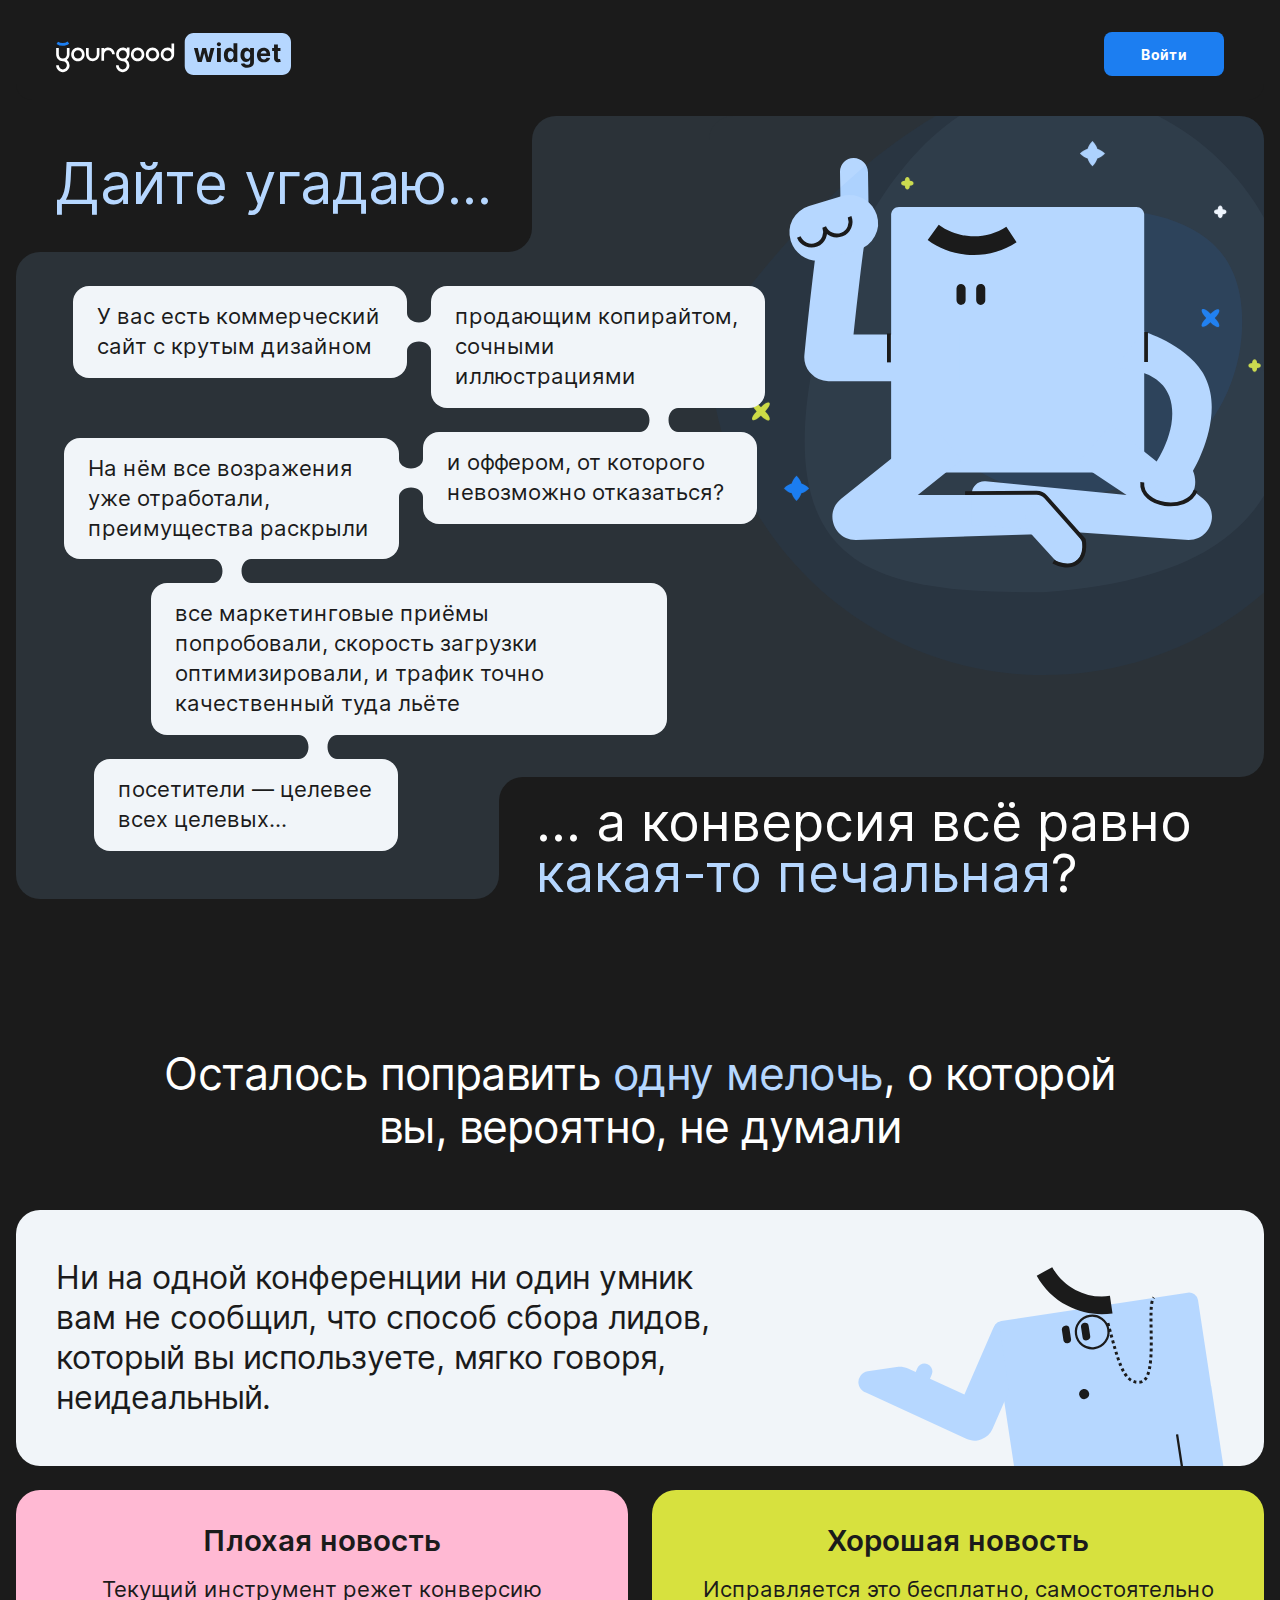
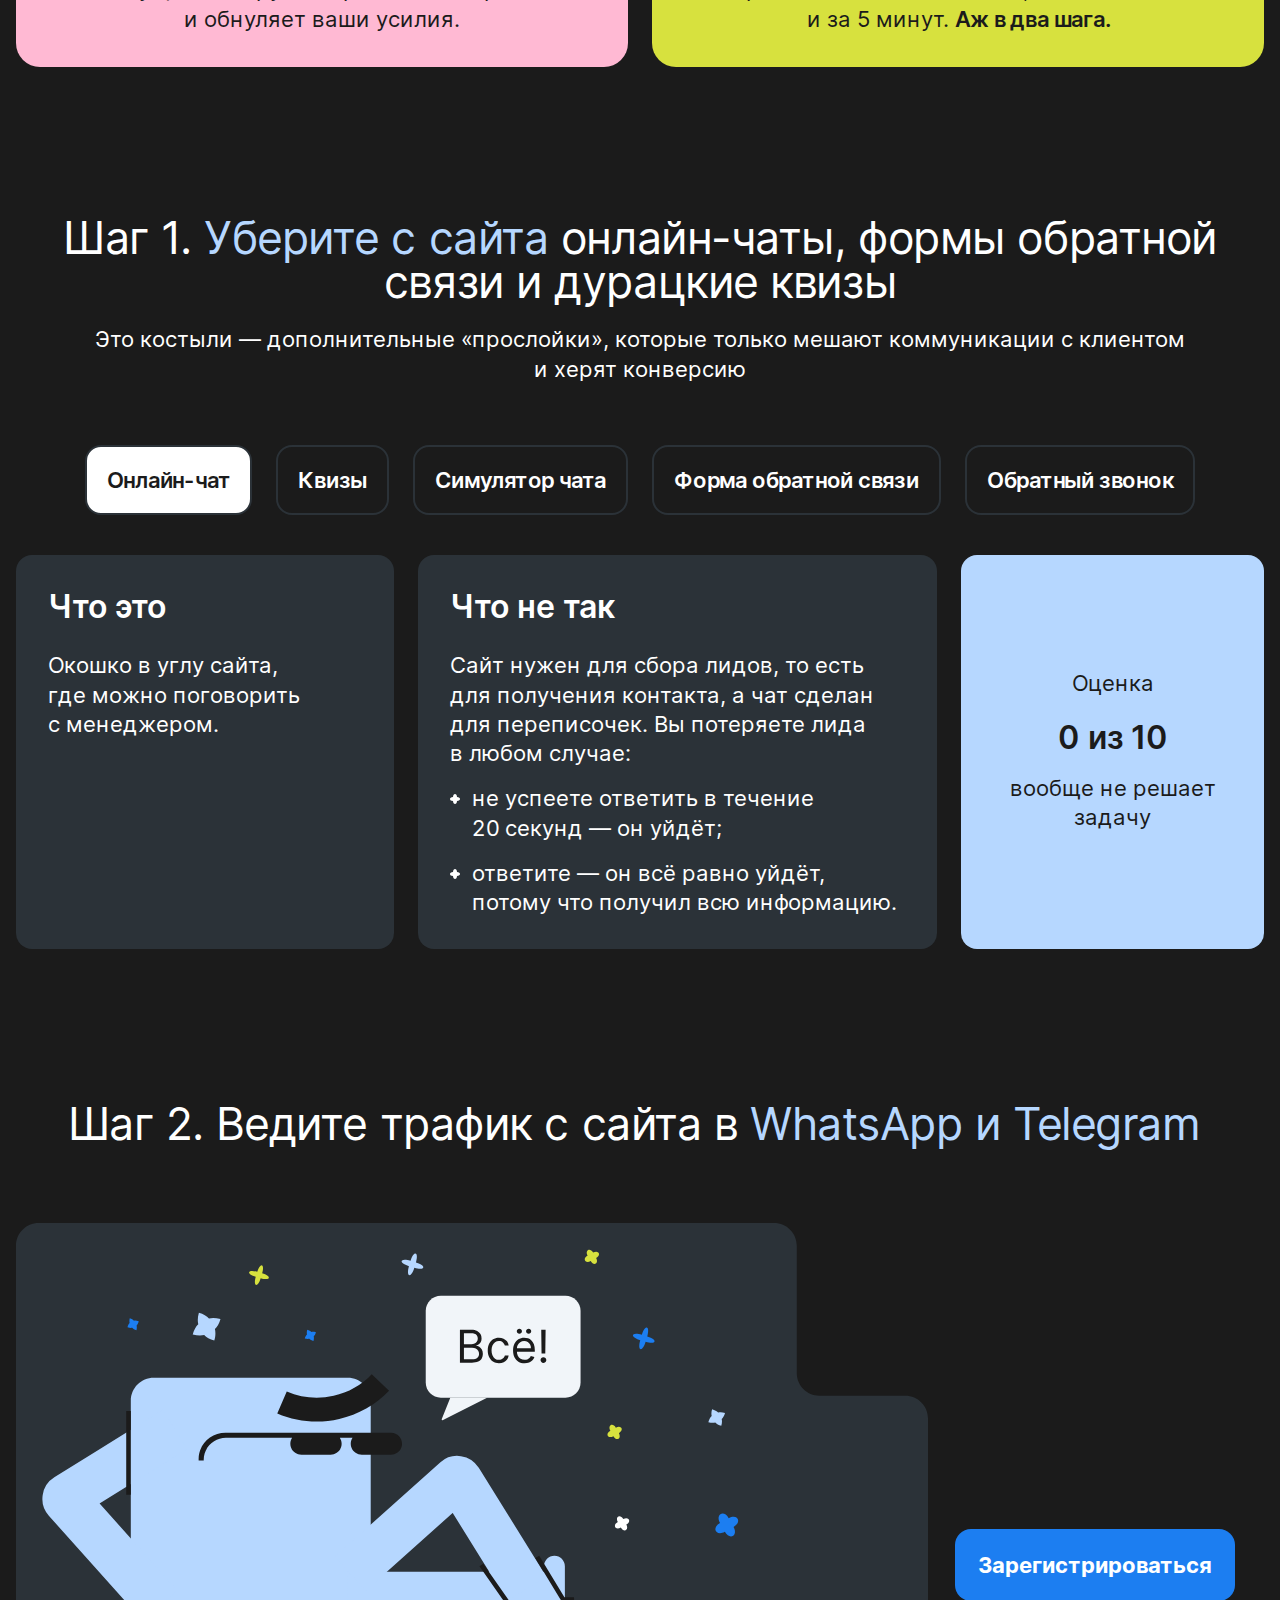
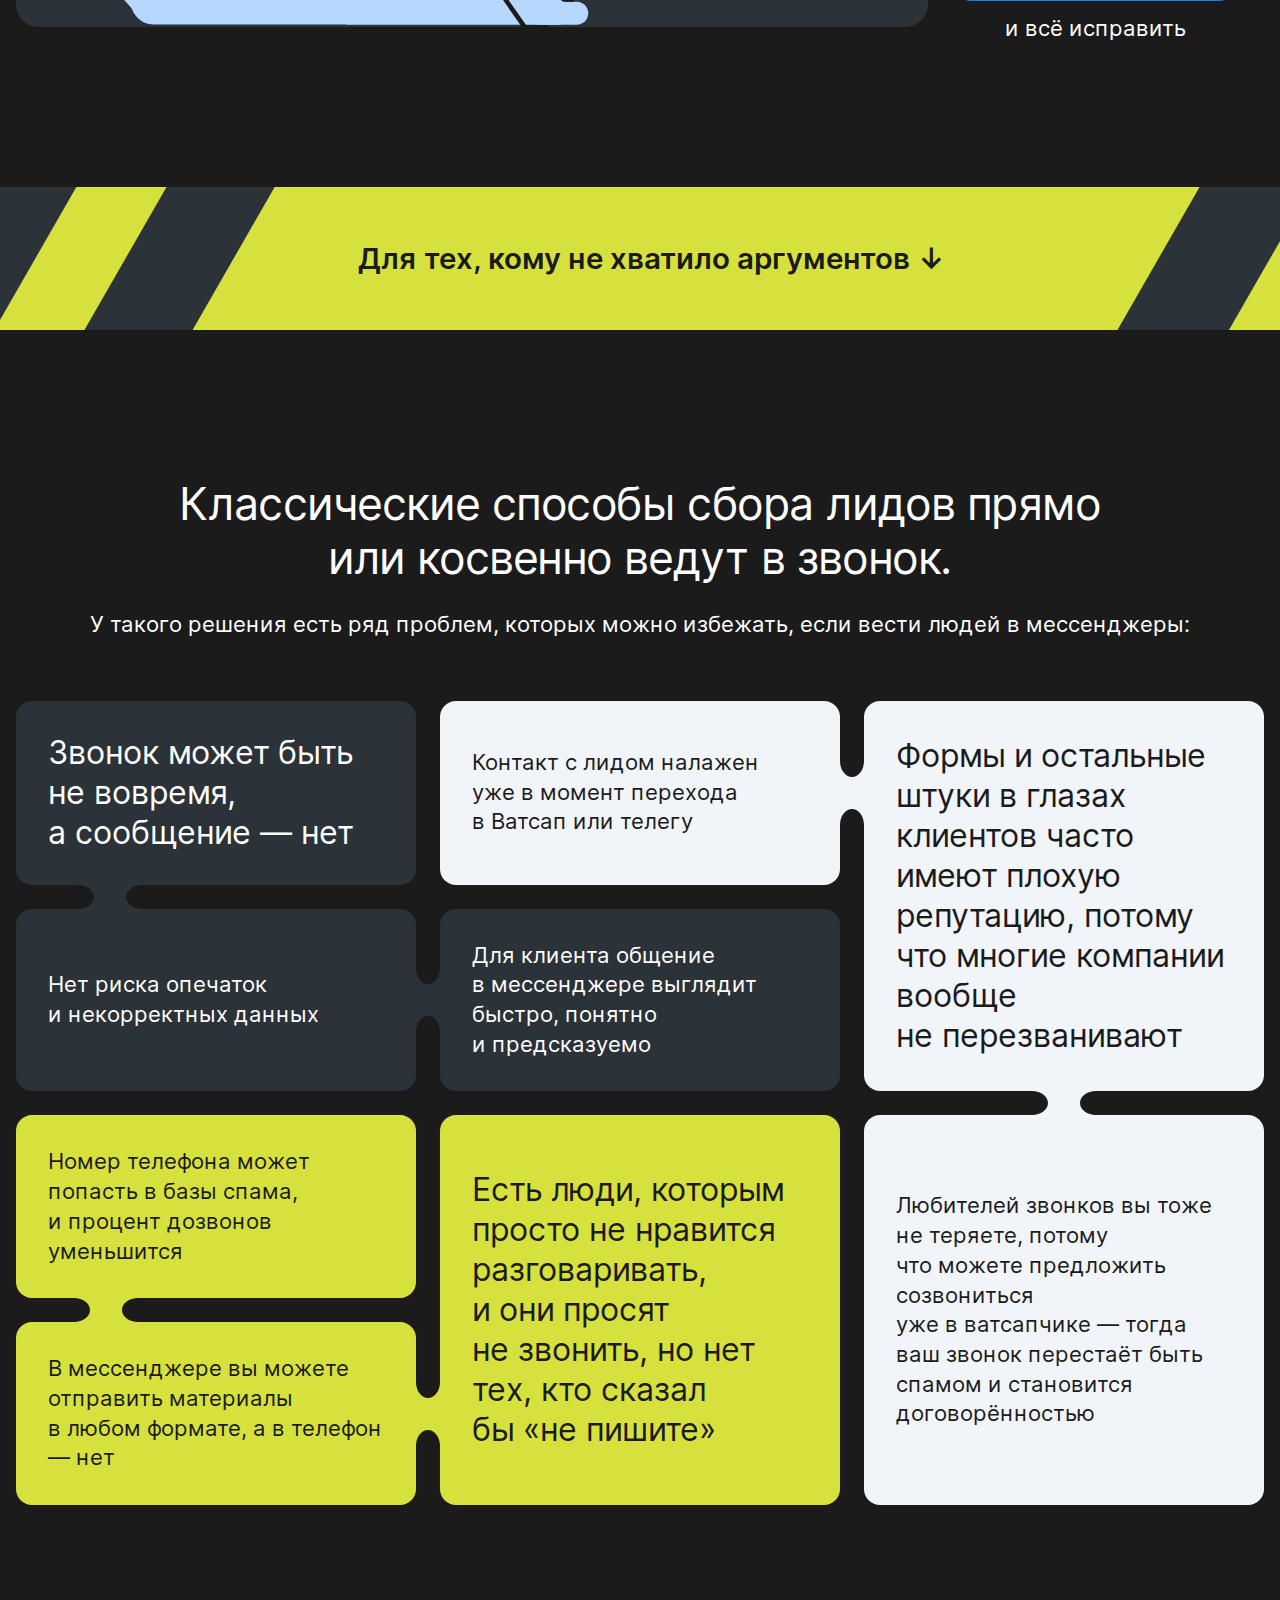
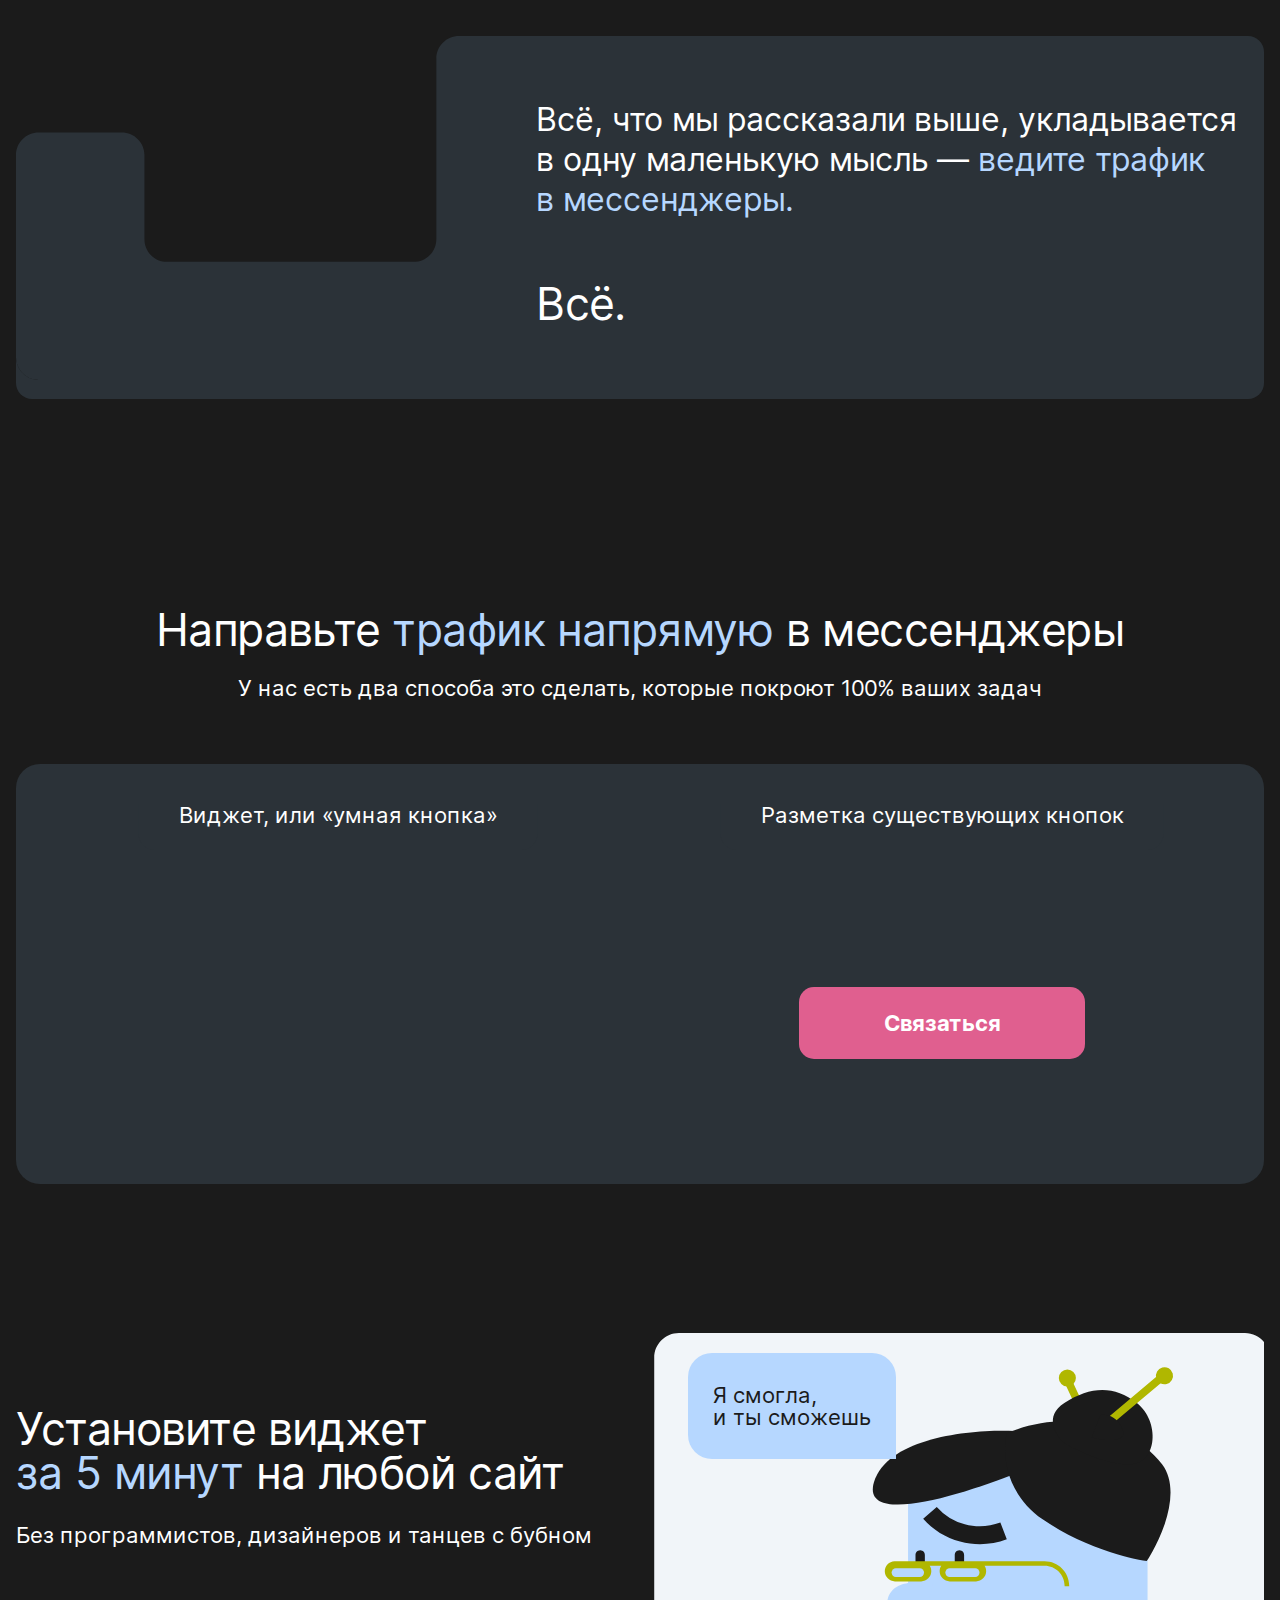
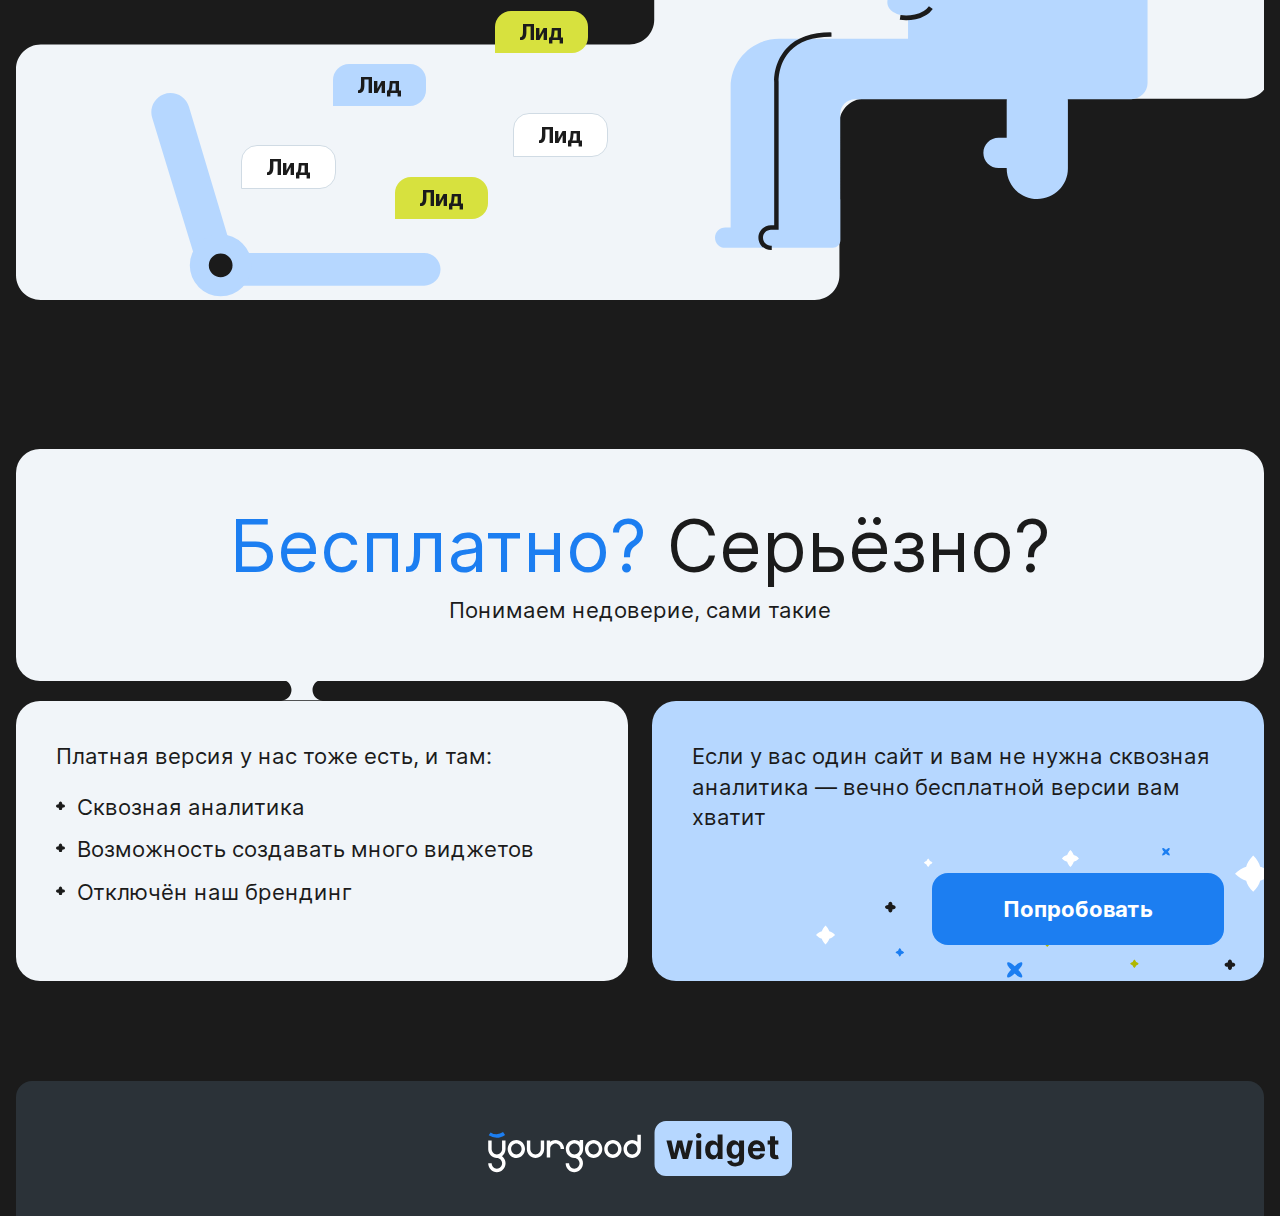
==== confucius.html @ b3dc4775 "axl" ====
<!doctype html>
<html lang="en">
<!-- prettier-ignore -->

<head>
	<title>Конфуций</title>
	<meta charset="UTF-8" />
	<meta name="format-detection" content="telephone=no" />
	<link rel="stylesheet" href="css/style.min.css?_v=20240818183532" />
	<link rel="shortcut icon" href="favicon.ico" />
	<meta name="viewport" content="width=device-width, initial-scale=1.0" />
	<meta name="description" content="Our awesome brand new website" />
</head>


<body>
	<div class="wrapper wrapper--confusion">
		<header class="header">
			<div class="header__container">
				<div class="header__content">
					<a href="" class="header__logo"><img src="img/logo.svg" data-no-lazy width="235" height="42" aria-label="Yourgood Widget Logo" alt="" /></a>
					<a href="" class="header__button button">Войти</a>
				</div>
			</div>
		</header>

		<main class="page">
			<section class="page__confucius-hero confucius-hero" data-prlx-mouse-wrapper>
				<div class="confucius-hero__container">
					<div class="confucius-hero__body">
						<div class="confucius-hero__left">
							<h2 class="confucius-hero__label confucius-hero__label--top"><span>Дайте угадаю...</span></h2>
							<div class="confucius-hero__descr descr-confucius">
								<div class="descr-confucius__item descr-confucius__item--01">У вас есть коммерческий сайт с крутым дизайном</div>
								<div class="descr-confucius__item descr-confucius__item--02">продающим копирайтом, сочными иллюстрациями</div>
								<div class="descr-confucius__item descr-confucius__item--03">и оффером, от которого невозможно отказаться?</div>
								<div class="descr-confucius__item descr-confucius__item--04">На нём все возражения уже отработали, преимущества раскрыли</div>
								<div class="descr-confucius__item descr-confucius__item--05">все маркетинговые приёмы попробовали, скорость загрузки оптимизировали, и&nbsp;трафик точно качественный туда льёте</div>
								<div class="descr-confucius__item descr-confucius__item--06">посетители — целевее всех целевых...</div>
							</div>
						</div>
						<div class="confucius-hero__right">
							<div class="confucius-hero__image">
								<img loading="lazy" decoding="async" class="confucius-hero__body-image" src="img/confucius/conf-hero.svg" width="711" height="717" alt="Awesome image" />
								<img loading="lazy" decoding="async" class="confucius-hero__finger" src="img/confucius/conf-hero-finger.svg" width="35" height="105" alt="Awesome image" />
								<img class="confucius-hero__stars confucius-hero__stars--01" decoding="async" data-no-lazy data-prlx-mouse src="img/confucius/conf-stars-1.svg" width="689" height="413" alt="Awesome image" />
								<img class="confucius-hero__stars confucius-hero__stars--02" decoding="async" data-no-lazy data-prlx-mouse data-prlx-dxr src="img/confucius/conf-stars-2.svg" width="383" height="429" alt="Awesome image" />
								<img class="confucius-hero__stars confucius-hero__stars--03" decoding="async" data-no-lazy data-prlx-mouse data-prlx-dxy src="img/confucius/conf-stars-3.svg" width="558" height="133" alt="Awesome image" />
							</div>
							<h2 class="confucius-hero__label confucius-hero__label--bottom"><i></i>... а конверсия всё равно <span>какая-то печальная</span>?</h2>
						</div>
					</div>
				</div>
			</section>
			<!-- /.confucius-hero -->

			<section class="page__last-thing last-thing">
				<div class="last-thing__container-narrow">
					<h2 class="last-thing__title title">Осталось поправить <span>одну мелочь</span>, о которой вы, вероятно, не думали</h2>
					<div class="last-thing__body">
						<div class="last-thing__item-top">
							<div class="last-thing__text">Ни на одной конференции ни один умник вам не сообщил, что способ сбора лидов, который вы используете, мягко говоря, неидеальный.</div>
							<div class="last-thing__image">
								<picture>
									<source srcset="img/confucius/last-thing-mob.svg" media="(max-width: 768px)" />

									<img src="img/confucius/last-thing.svg" width="391" height="216" alt="Awesome image" />
								</picture>
							</div>
						</div>
						<div class="last-thing__row">
							<div class="last-thing__item last-thing__item--rose item-last-thing">
								<h3 class="item-last-thing__label">Плохая новость</h3>
								<p class="item-last-thing__text">Текущий инструмент режет конверсию и обнуляет ваши усилия.</p>
							</div>
							<div class="last-thing__item last-thing__item--yellow item-last-thing">
								<h3 class="item-last-thing__label">Хорошая новость</h3>
								<p class="item-last-thing__text">Исправляется это бесплатно, самостоятельно и за 5 минут. <b>Аж в два шага.</b></p>
							</div>
						</div>
					</div>
				</div>
			</section>
			<!-- /.last-thing -->

			<section class="page__description-tabs description-tabs">
				<div class="description-tabs__container-narrow">
					<div class="description-tabs__top-row">
						<h2 class="description-tabs__title title">Шаг 1.<span> Уберите с сайта</span> онлайн-чаты, формы обратной связи и дурацкие квизы</h2>
						<p class="description-tabs__descr">Это костыли — дополнительные «прослойки», которые только мешают коммуникации с клиентом и херят конверсию</p>
					</div>
					<div class="description-tabs__body">
						<div class="description-tabs__tabs tabs-descr">
							<button type="button" class="tabs-descr__item">Онлайн-чат</button>
							<button type="button" class="tabs-descr__item">Квизы</button>
							<button type="button" class="tabs-descr__item">Симулятор чата</button>
							<button type="button" class="tabs-descr__item">Форма обратной связи</button>
							<button type="button" class="tabs-descr__item">Обратный звонок</button>
						</div>
						<div class="description-tabs__slider">
							<div class="description-tabs__swiper">
								<div class="description-tabs__slide slide-tabs">
									<div class="slide-tabs__col slide-tabs__col--what-is">
										<h3 class="slide-tabs__label">Что это</h3>
										<div class="slide-tabs__descr">
											<p>Окошко в углу сайта, где можно поговорить с менеджером.</p>
										</div>
									</div>
									<div class="slide-tabs__col slide-tabs__col--what-wrong">
										<h3 class="slide-tabs__label">Что не так</h3>
										<div class="slide-tabs__descr">
											<p>Сайт нужен для сбора лидов, то есть для получения контакта, а чат сделан для переписочек. Вы потеряете лида в любом случае:</p>
											<ul>
												<li>не успеете ответить в течение 20 секунд — он уйдёт;</li>
												<li>ответите — он всё равно уйдёт, потому что получил всю информацию.</li>
											</ul>
										</div>
									</div>
									<div class="slide-tabs__col slide-tabs__col--estimation">
										<h3 class="slide-tabs__label-estimation">Оценка</h3>
										<div class="slide-tabs__score">0 из 10</div>
										<div class="slide-tabs__descr-estimation">вообще не решает задачу</div>
									</div>
								</div>

								<div class="description-tabs__slide slide-tabs">
									<div class="slide-tabs__col slide-tabs__col--what-is">
										<h3 class="slide-tabs__label">Что это</h3>
										<div class="slide-tabs__descr">Цепочка вопросов, якобы полезных пользователю, в конце которых происходит сбор контактов.</div>
									</div>
									<div class="slide-tabs__col slide-tabs__col--what-wrong">
										<h3 class="slide-tabs__label">Что не так</h3>
										<div class="slide-tabs__descr">Люди не дураки — большинство уже в курсе, что вы потратите их время и в конце не дадите ничего полезного. Не надо обманывать людей!</div>
									</div>
									<div class="slide-tabs__col slide-tabs__col--estimation">
										<h3 class="slide-tabs__label-estimation">Оценка</h3>
										<div class="slide-tabs__score">Испанский стыд из 10</div>
									</div>
								</div>

								<div class="description-tabs__slide slide-tabs">
									<div class="slide-tabs__col slide-tabs__col--what-is">
										<h3 class="slide-tabs__label">Что это</h3>
										<div class="slide-tabs__descr">Окошко в углу сайта, где можно якобы поговорить с менеджером, но на деле после отправки вопроса у пользователя запрашивают контакт.</div>
									</div>
									<div class="slide-tabs__col slide-tabs__col--what-wrong">
										<h3 class="slide-tabs__label">Что не так</h3>
										<div class="slide-tabs__descr">Снова обман, но чуть полегче — не сожрёт столько времени, сколько квиз. Манипулятивные механики отталкивают посетителей самим фактом обмана. А ещё это такая же форма обратной связи со всеми её проблемами.</div>
									</div>
									<div class="slide-tabs__col slide-tabs__col--estimation">
										<h3 class="slide-tabs__label-estimation">Оценка</h3>
										<div class="slide-tabs__score">Просто стыд из 10</div>
									</div>
								</div>

								<div class="description-tabs__slide slide-tabs">
									<div class="slide-tabs__col slide-tabs__col--what-is">
										<h3 class="slide-tabs__label">Что это</h3>
										<div class="slide-tabs__descr">
											<p>Стандартная лид-форма, в которой нужно заполнить поля, чтобы вам перезвонили.</p>
										</div>
									</div>
									<div class="slide-tabs__col slide-tabs__col--what-wrong">
										<h3 class="slide-tabs__label">Что не так</h3>
										<div class="slide-tabs__descr">
											<p>Это хотя бы честно, но не современно — людям не нравится ждать перезвонов, да и у вас быстро перезвонить может не получиться.</p>
											<p>Пока клиент ждёт вашего звонка, он или обратится к конкурентам, или забудет, что где-то оставлял номер, и пометит ваш вызов как спам.</p>
										</div>
									</div>
									<div class="slide-tabs__col slide-tabs__col--estimation">
										<h3 class="slide-tabs__label-estimation">Оценка</h3>
										<div class="slide-tabs__score">7 из 10</div>
										<div class="slide-tabs__descr-estimation">если у вас только одно поле, в котором вы просите номер телефона</div>
									</div>
								</div>

								<div class="description-tabs__slide slide-tabs">
									<div class="slide-tabs__col slide-tabs__col--what-is">
										<h3 class="slide-tabs__label">Что это</h3>
										<div class="slide-tabs__descr">
											<p>Виджет, который в течение 30–60 секунд связывает клиента и менеджера по телефону.</p>
										</div>
									</div>
									<div class="slide-tabs__col slide-tabs__col--what-wrong">
										<h3 class="slide-tabs__label">Что не так</h3>
										<div class="slide-tabs__descr">
											<p>Да, это честно и быстро, но дороговато и есть нюансы:</p>
											<ul>
												<li>нужен менеджер 24/7;</li>
												<li>не все любят говорить по телефону, из-за чего вы теряете часть клиентов.</li>
											</ul>
										</div>
									</div>
									<div class="slide-tabs__col slide-tabs__col--estimation">
										<h3 class="slide-tabs__label-estimation">Оценка</h3>
										<div class="slide-tabs__score">8 из 10</div>
										<div class="slide-tabs__descr-estimation">если вы дежурите 24/7</div>
									</div>
								</div>
							</div>
						</div>
					</div>
				</div>
			</section>
			<!-- /.description-tabs -->

			<section class="page__moove-traffic moove-traffic">
				<div class="moove-traffic__container-narrow">
					<h2 class="moove-traffic__title title">Шаг 2. Ведите трафик с сайта в <span>WhatsApp и Telegram</span> </h2>
					<div class="moove-traffic__body" data-watch data-watch-threshold="1">
						<div class="moove-traffic__main-image">
							<picture>
								<source srcset="img/confucius/moove-traffic-mob.svg" media="(max-width: 479px)" />
								<img src="img/confucius/moove-traffic.svg" width="966" height="428" alt="" />
							</picture>
						</div>
						<div class="moove-traffic__content">
							<div class="moove-traffic__image">
								<picture><source srcset="img/confucius/moove-traffic-mem.webp" type="image/webp"><img loading="lazy" decoding="async" src="img/confucius/moove-traffic-mem.png" width="456" height="277" alt="Awesome image" /></picture>
							</div>
							<div class="moove-traffic__info" data-da=".moove-traffic__container-narrow, 991, last">
								<a href="#" class="moove-traffic__button button">Зарегистрироваться</a>
								<div class="moove-traffic__mini-text">и всё исправить</div>
							</div>
						</div>
					</div>
				</div>
			</section>
			<!-- /.moove-traffic -->

			<section class="page__decor-line decor-line">
				<h2 class="visually-hidden">SEO Tiltle</h2>
				<div class="decor-line__body"><span>Для тех, кому не хватило аргументов&nbsp;↓</span></div>
			</section>
			<!-- /.decor-line -->

			<section class="page__classic-methods classic-methods">
				<div class="classic-methods__container-narrow">
					<div class="classic-methods__top">
						<h2 class="classic-methods__title title">Классические способы сбора лидов прямо или косвенно ведут в звонок.</h2>
						<p class="classic-methods__descr">У такого решения есть ряд проблем, которых можно избежать, если вести людей в мессенджеры:</p>
					</div>
					<div class="classic-methods__items">
						<div class="classic-methods__item classic-methods__item--dark classic-methods__item--large-text">Звонок может быть не вовремя, а сообщение — нет</div>
						<div class="classic-methods__item classic-methods__item--dark">Нет риска опечаток и некорректных данных</div>
						<div class="classic-methods__item classic-methods__item--dark">Для клиента общение в мессенджере выглядит быстро, понятно и предсказуемо</div>
						<div class="classic-methods__item classic-methods__item--white classic-methods__item--large-text">Формы и остальные штуки в глазах клиентов часто имеют плохую репутацию, потому что многие компании вообще не перезванивают</div>
						<div class="classic-methods__item classic-methods__item--white">Контакт с лидом налажен уже в момент перехода в Ватсап или телегу</div>
						<div class="classic-methods__item classic-methods__item--white">Любителей звонков вы тоже не теряете, потому что можете предложить созвониться уже в ватсапчике — тогда ваш звонок перестаёт быть спамом и становится договорённостью</div>
						<div class="classic-methods__item classic-methods__item--yellow">Номер телефона может попасть в базы спама, и процент дозвонов уменьшится</div>
						<div class="classic-methods__item classic-methods__item--yellow">В мессенджере вы можете отправить материалы в любом формате, а в телефон — нет</div>
						<div class="classic-methods__item classic-methods__item--yellow classic-methods__item--large-text">Есть люди, которым просто не нравится разговаривать, и они просят не звонить, но нет тех, кто сказал бы «не пишите»</div>
					</div>
				</div>
			</section>
			<!-- /.classic-methods -->

			<section class="page__its-all its-all">
				<div class="its-all__container-narrow">
					<h2 class="visually-hidden">SEO Title</h2>
					<div class="its-all__body">
						<div class="its-all__inner">
							<div class="its-all__image">
								<img loading="lazy" decoding="async" class="its-all__body-image" src="img/confucius/conf-its-all-body.svg" width="350" height="389" alt="Awesome image" />
								<img loading="lazy" decoding="async" class="its-all__hand" src="img/confucius/conf-its-all-hand.svg" width="122" height="55" alt="Awesome image" />
							</div>
							<div class="its-all__content">
								<div class="its-all__text">Всё, что мы рассказали выше, укладывается в одну маленькую мысль — <span>ведите трафик в мессенджеры.</span></div>
								<div class="its-all__bottom-text title">Всё.</div>
							</div>
						</div>
					</div>
				</div>
			</section>
			<!-- /.its-all -->

			<section class="page__direct-traffic direct-traffic">
				<div class="direct-traffic__container-narrow">
					<div class="direct-traffic__top-row">
						<h2 class="direct-traffic__title title">Направьте <span>трафик напрямую</span> в мессенджеры</h2>
						<p class="direct-traffic__descr">У нас есть два способа это сделать, которые покроют 100% ваших задач</p>
					</div>
					<div class="direct-traffic__items" data-watch data-watch-threshold="0.6">
						<div class="direct-traffic__item item-traffic item-traffic--first">
							<div class="item-traffic__image">
								<picture><source srcset="img/direct_trafic-new.webp" type="image/webp"><img loading="lazy" decoding="async" src="img/direct_trafic-new.png" width="640" height="386" alt="Awesome image" /></picture>
							</div>
							<h3 class="item-traffic__label">Виджет, или «умная кнопка»</h3>
							<div class="item-traffic__icon">
								<div class="item-traffic__icon-wrapper">
									<img class="item-traffic__icon-gif" src="img/direct-traffic/social-gif.gif" loading="lazy" decoding="async" width="88" height="88" alt="Awesome image" />
									<img loading="lazy" decoding="async" class="item-traffic__icon-whatsapp" src="img/direct-traffic/social-03.svg" width="88" height="88" alt="Awesome image" />
									<img loading="lazy" decoding="async" class="item-traffic__icon-cursor" src="img/direct-traffic/cursor-left.svg" width="112" height="107" alt="Awesome image" />
									<!-- <img loading="lazy" decoding="async" class="item-traffic__icon-01" src="img/direct-traffic/social-01.svg" width="88" height="88" alt="Awesome image" />
										<img loading="lazy" decoding="async" class="item-traffic__icon-02" src="img/direct-traffic/social-02.svg" width="88" height="88" alt="Awesome image" />
										<img loading="lazy" decoding="async" class="item-traffic__icon-03" src="img/direct-traffic/social-03.svg" width="88" height="88" alt="Awesome image" /> -->
								</div>
							</div>
							<div class="item-traffic__animation-elements">
								<img loading="lazy" decoding="async" class="item-traffic__qr-code" src="img/direct-traffic/qr-code.svg" width="454" height="330" alt="Awesome image" />
							</div>
						</div>
						<div class="direct-traffic__item item-traffic item-traffic--second">
							<div class="item-traffic__image">
								<picture><source srcset="img/direct_trafic-02.webp" type="image/webp"><img loading="lazy" decoding="async" src="img/direct_trafic-02.png" width="640" height="386" alt="Awesome image" /></picture>
							</div>
							<h3 class="item-traffic__label">Разметка существующих кнопок</h3>
							<button type="button" class="item-traffic__decor-button button">Связаться</button>
							<div class="item-traffic__animation-elements">
								<img loading="lazy" decoding="async" class="item-traffic__cursor" src="img/direct-traffic/cursor.svg" width="112" height="120" alt="Awesome image" />
								<img loading="lazy" decoding="async" class="item-traffic__qr-code" src="img/direct-traffic/qr-code.svg" width="454" height="330" alt="Awesome image" />
							</div>
						</div>
					</div>
				</div>
			</section>
			<!-- /.direct-traffic -->

			<section class="page__install-widget install-widget" data-watch>
				<div class="install-widget__container-narrow">
					<div class="install-widget__body">
						<div class="install-widget__info">
							<h2 class="install-widget__title title" data-da=".install-widget__container-narrow, 900, first">
								Установите виджет <br />
								<span>за 5 минут</span> на любой сайт
							</h2>
							<p class="install-widget__descr">Без программистов, дизайнеров и танцев с бубном</p>
						</div>
						<div class="install-widget__content">
							<div class="install-widget__message">
								Я смогла, <br />
								и ты сможешь
							</div>
							<div class="install-widget__leeds">
								<div class="install-widget__leed install-widget__leed--white">Лид</div>
								<div class="install-widget__leed install-widget__leed--white">Лид</div>
								<div class="install-widget__leed install-widget__leed--green">Лид</div>
								<div class="install-widget__leed install-widget__leed--green">Лид</div>
								<div class="install-widget__leed install-widget__leed--blue">Лид</div>
							</div>
							<div class="install-widget__stars">
								<img loading="lazy" decoding="async" class="install-widget__star" src="img/icons/install-widget/stars-1.svg" width="124" height="169" alt="Awesome image" />
								<img loading="lazy" decoding="async" class="install-widget__star" src="img/icons/install-widget/stars-2.svg" width="114" height="61" alt="Awesome image" />
								<img loading="lazy" decoding="async" class="install-widget__star" src="img/icons/install-widget/stars-3.svg" width="145" height="145" alt="Awesome image" />
								<img loading="lazy" decoding="async" class="install-widget__mob-start" src="img/icons/install-widget/stars-mob.svg" width="117" height="88" alt="Awesome image" />
							</div>
						</div>
					</div>
				</div>
			</section>
			<!-- /.install-widget -->

			<section class="page__about about">
				<div class="about__container-narrow">
					<div class="about__body">
						<div class="about__top-row">
							<h2 class="about__title"><span>Бесплатно?</span> Серьёзно?</h2>
							<p class="about__descr">Понимаем недоверие, сами такие</p>
							<div class="about__mem">
								<picture><source srcset="img/mem.webp" type="image/webp"><img loading="lazy" decoding="async" src="img/mem.png" width="181" height="135" alt="Awesome image" /></picture>
							</div>
						</div>
						<div class="about__items">
							<div class="about__item item-about">
								<p class="item-about__text">Платная версия у нас тоже есть, и там:</p>
								<ul class="item-about__list">
									<li class="item-about__item-list">Сквозная аналитика</li>
									<li class="item-about__item-list">Возможность создавать много виджетов</li>
									<li class="item-about__item-list">Отключён наш брендинг</li>
								</ul>
							</div>
							<div class="about__item item-about">
								<p class="item-about__text">Если у вас один сайт и вам не нужна сквозная аналитика — вечно бесплатной версии вам хватит</p>
								<a href="#" class="item-about__button button">Попробовать</a>
							</div>
						</div>
					</div>
				</div>
			</section>
			<!-- /.about -->
		</main>
		<footer class="footer">
			<div class="footer__container">
				<div class="footer__body">
					<a href="#" class="footer__logo"><img loading="lazy" decoding="async" src="img/logo.svg" width="304" height="54" aria-label="YourGood  Logo" alt="YourGood  Logo" /></a>
				</div>
			</div>
		</footer>

	</div>
	<!-- prettier-ignore -->
	<script src="js/app.min.js?_v=20240818183532"></script>
</body>

</html>
---- css/style.min.css ----
:root{--black-pure:#000;--black:#1b1b1b;--black-light:#2b3238;--blue:#1c7ef1;--blue-light:#b6d7ff;--white:#fff;--white-dark:#f1f5f9;--red:#ff3333;--orange:#ef755a;--orange-light:#ffb8a8;--main-color:var(--white);--primary-color:var(--blue);--secondary-color:var(--blue-light);--error-color:var(--red)}.wrapper--crm{--primary-color:var(--orange)}@font-face{font-family:Inter;font-display:swap;src:url(../fonts/Inter-Bold.woff2) format("woff2"),url(../fonts/Inter-Bold.woff) format("woff");font-weight:700;font-style:normal}@font-face{font-family:Inter;font-display:swap;src:url(../fonts/Inter-Regular.woff2) format("woff2"),url(../fonts/Inter-Regular.woff) format("woff");font-weight:400;font-style:normal}@font-face{font-family:Inter;font-display:swap;src:url(../fonts/Inter-SemiBold.woff2) format("woff2"),url(../fonts/Inter-SemiBold.woff) format("woff");font-weight:600;font-style:normal}*{padding:0;margin:0;border:0}*,:after,:before{-webkit-box-sizing:border-box;box-sizing:border-box}body,html{height:100%;min-width:320px}body{color:var(--main-color);line-height:1;font-family:Inter;font-size:var(--main-offsize);-ms-text-size-adjust:100%;-moz-text-size-adjust:100%;-webkit-text-size-adjust:100%;-webkit-font-smoothing:antialiased;-moz-osx-font-smoothing:grayscale}button,input,textarea{font-family:Inter;font-size:inherit}button{cursor:pointer;color:inherit;background-color:inherit}a{color:inherit}a:link,a:visited{text-decoration:none}a:hover{text-decoration:none}ul li{list-style:none}img{vertical-align:top}h1,h2,h3,h4,h5,h6{font-weight:inherit;font-size:inherit}body{background-color:var(--black)}.lock body{overflow:hidden;-ms-touch-action:none;touch-action:none;-ms-scroll-chaining:none;overscroll-behavior:none}.wrapper{min-height:100%;display:-webkit-box;display:-ms-flexbox;display:flex;-webkit-box-orient:vertical;-webkit-box-direction:normal;-ms-flex-direction:column;flex-direction:column;overflow:hidden}@supports (overflow:clip){.wrapper{overflow:clip}}.wrapper>main{-webkit-box-flex:1;-ms-flex:1 1 auto;flex:1 1 auto}.wrapper>*{min-width:0}[class*=__container]{max-width:89.5rem;margin:0 auto;padding:0 1rem}[class*=__container-narrow]{max-width:84.5rem;margin:0 auto;padding:0 1rem}.button{display:-webkit-box;display:-ms-flexbox;display:flex;-webkit-box-pack:center;-ms-flex-pack:center;justify-content:center;-webkit-box-align:center;-ms-flex-align:center;align-items:center;width:100%;line-height:normal;text-align:center;font-weight:700;border:1px solid transparent;background-color:var(--primary-color);color:var(--main-color);border-radius:var(--border-radius);-webkit-transition:color .4s ease,opacity .4s ease,background-color .4s ease,border-color .4s ease;transition:color .4s ease,opacity .4s ease,background-color .4s ease,border-color .4s ease}.button--disabled{pointer-events:none;cursor:not-allowed}button[type=submit] span,button[type=submit] svg{-webkit-transition:opacity .6s ease;transition:opacity .6s ease}._sending button[type=submit]{position:relative}._sending button[type=submit]::after{content:"";position:absolute;margin:auto;left:0;top:0;bottom:0;right:0;-webkit-animation:load-spin ease infinite 3s;animation:load-spin ease infinite 3s;width:8px;height:8px;border-radius:100%;-webkit-box-shadow:8px 8px var(--secondary),-8px 8px #dfdfdf,-8px -8px var(--secondary),8px -8px #dfdfdf;box-shadow:8px 8px var(--secondary),-8px 8px #dfdfdf,-8px -8px var(--secondary),8px -8px #dfdfdf}._sending button[type=submit] span,._sending button[type=submit] svg{opacity:0}[class*=-ibg]{position:relative}[class*=-ibg] img{position:absolute;width:100%;height:100%;top:0;left:0;-o-object-fit:cover;object-fit:cover}[class*=-ibg_contain] img{-o-object-fit:contain;object-fit:contain}.title{line-height:120%;letter-spacing:-.01em;text-align:center}.title span{color:var(--secondary-color)}.text-elipsis{overflow:hidden;text-overflow:ellipsis;display:-webkit-box;-webkit-line-clamp:2;line-clamp:2;-webkit-box-orient:vertical}.visually-hidden{width:1px;margin:-1px;height:1px;border:0;padding:0;position:absolute;white-space:nowrap;clip-path:inset(100%);clip:rect(0 0 0 0);overflow:hidden}@-webkit-keyframes load-spin{0%,100%{-webkit-box-shadow:8px 8px var(--secondary-color),-8px 8px #dfdfdf,-8px -8px var(--secondary-color),8px -8px #dfdfdf;box-shadow:8px 8px var(--secondary-color),-8px 8px #dfdfdf,-8px -8px var(--secondary-color),8px -8px #dfdfdf}25%{-webkit-box-shadow:-8px 8px #dfdfdf,-8px -8px var(--secondary-color),8px -8px #dfdfdf,8px 8px var(--secondary-color);box-shadow:-8px 8px #dfdfdf,-8px -8px var(--secondary-color),8px -8px #dfdfdf,8px 8px var(--secondary-color)}50%{-webkit-box-shadow:-8px -8px var(--secondary-color),8px -8px #dfdfdf,8px 8px var(--secondary-color),-8px 8px #dfdfdf;box-shadow:-8px -8px var(--secondary-color),8px -8px #dfdfdf,8px 8px var(--secondary-color),-8px 8px #dfdfdf}75%{-webkit-box-shadow:8px -8px #dfdfdf,8px 8px #4f4d49,-8px 8px #dfdfdf,-8px -8px #4f4d49;box-shadow:8px -8px #dfdfdf,8px 8px #4f4d49,-8px 8px #dfdfdf,-8px -8px #4f4d49}}@keyframes load-spin{0%,100%{-webkit-box-shadow:8px 8px var(--secondary-color),-8px 8px #dfdfdf,-8px -8px var(--secondary-color),8px -8px #dfdfdf;box-shadow:8px 8px var(--secondary-color),-8px 8px #dfdfdf,-8px -8px var(--secondary-color),8px -8px #dfdfdf}25%{-webkit-box-shadow:-8px 8px #dfdfdf,-8px -8px var(--secondary-color),8px -8px #dfdfdf,8px 8px var(--secondary-color);box-shadow:-8px 8px #dfdfdf,-8px -8px var(--secondary-color),8px -8px #dfdfdf,8px 8px var(--secondary-color)}50%{-webkit-box-shadow:-8px -8px var(--secondary-color),8px -8px #dfdfdf,8px 8px var(--secondary-color),-8px 8px #dfdfdf;box-shadow:-8px -8px var(--secondary-color),8px -8px #dfdfdf,8px 8px var(--secondary-color),-8px 8px #dfdfdf}75%{-webkit-box-shadow:8px -8px #dfdfdf,8px 8px #4f4d49,-8px 8px #dfdfdf,-8px -8px #4f4d49;box-shadow:8px -8px #dfdfdf,8px 8px #4f4d49,-8px 8px #dfdfdf,-8px -8px #4f4d49}}.header{position:absolute;left:0;width:100%;-webkit-transition:top .4s ease;transition:top .4s ease}.header._header-scroll{position:fixed;z-index:15;top:0}.header__content{display:-webkit-box;display:-ms-flexbox;display:flex;-webkit-box-pack:justify;-ms-flex-pack:justify;justify-content:space-between;-webkit-box-align:center;-ms-flex-align:center;align-items:center;gap:40px;background-color:var(--black);border-radius:0 0 var(--border-radius) var(--border-radius)}.header__logo img{max-width:100%;height:auto;-o-object-fit:cover;object-fit:cover}.menu-open .menu::before{content:"";position:fixed;z-index:5;width:100%;height:110px;left:0;top:0;background-color:var(--gray-lightest);-webkit-transition:opacity 0s ease .4s;transition:opacity 0s ease .4s;opacity:.8}.menu__item::after{content:"";display:block;position:absolute;bottom:-3px;left:0;width:100%;height:1px;-webkit-transform-origin:left;-ms-transform-origin:left;transform-origin:left;-webkit-transform:scale(0);-ms-transform:scale(0);transform:scale(0);background-color:var(--main-color);-webkit-transition:-webkit-transform .3s ease 0s;transition:-webkit-transform .3s ease 0s;transition:transform .3s ease 0s;transition:transform .3s ease 0s,-webkit-transform .3s ease 0s}.menu__item a{position:relative;display:-webkit-box;display:-ms-flexbox;display:flex;-webkit-box-align:center;-ms-flex-align:center;align-items:center;gap:8px;white-space:nowrap;-webkit-transition:color .4s ease,-webkit-transform .4s ease;transition:color .4s ease,-webkit-transform .4s ease;transition:transform .4s ease,color .4s ease;transition:transform .4s ease,color .4s ease,-webkit-transform .4s ease}.menu__item a svg{-webkit-box-flex:0;-ms-flex:0 0 16px;flex:0 0 16px;-webkit-transition:-webkit-transform .4s ease;transition:-webkit-transform .4s ease;transition:transform .4s ease;transition:transform .4s ease,-webkit-transform .4s ease}.icon-menu{display:none}.menu__item{position:relative}.menu__item.opened svg{-webkit-transform:rotate(-180deg);-ms-transform:rotate(-180deg);transform:rotate(-180deg)}.touch .menu__sublist{padding-top:10px}.menu__sublist li{color:var(--main-color);-webkit-transition:color .4s ease;transition:color .4s ease}.menu__sublist li:not(:last-child){margin-bottom:10px}.menu__sublist li a{padding:0;font-size:16px}.footer__body{background-color:var(--black-light);border-radius:var(--border-radius) var(--border-radius) 0 0}.footer__logo{display:-webkit-box;display:-ms-flexbox;display:flex;-webkit-box-pack:center;-ms-flex-pack:center;justify-content:center;-webkit-box-align:center;-ms-flex-align:center;align-items:center;width:100%;margin:0 auto}.footer__logo img{max-width:100%;height:auto;-o-object-fit:cover;object-fit:cover}.page{padding-bottom:100px}.hero__body{display:-webkit-box;display:-ms-flexbox;display:flex;-webkit-box-pack:justify;-ms-flex-pack:justify;justify-content:space-between;background-color:var(--black-light);border-radius:var(--border-radius)}.hero__content{display:-webkit-box;display:-ms-flexbox;display:flex;-webkit-box-orient:vertical;-webkit-box-direction:normal;-ms-flex-direction:column;flex-direction:column}.hero__info{position:relative;line-height:120%}.hero__title{color:var(--secondary-color)}.hero__descr{-webkit-box-flex:0;-ms-flex:0 1 auto;flex:0 1 auto}.image-hero{position:relative;display:-webkit-box;display:-ms-flexbox;display:flex;-webkit-box-pack:end;-ms-flex-pack:end;justify-content:flex-end}.image-hero__body{position:relative;z-index:5;aspect-ratio:342/551;width:62.0689655172%;height:auto;-o-object-fit:cover;object-fit:cover;overflow:visible}.image-hero__hand{position:absolute;z-index:4;left:0;top:36%;width:54.0834845735%;height:auto;aspect-ratio:298/108;-webkit-transform:rotate(52deg);-ms-transform:rotate(52deg);transform:rotate(52deg);-webkit-transform-origin:90% 50%;-ms-transform-origin:90% 50%;transform-origin:90% 50%;-webkit-animation:handWave 3s infinite;animation:handWave 3s infinite}.hero-benefits{position:relative;z-index:4}.hero-benefits__items{position:relative;display:-webkit-box;display:-ms-flexbox;display:flex;border-radius:var(--border-radius)}.hero-benefits__items::after{content:"";position:absolute;aspect-ratio:12/24;background:url(../img/icons/hero-separator.svg) 0 0/contain no-repeat;left:50%;top:50%;-webkit-transform:translate(-50%,-50%);-ms-transform:translate(-50%,-50%);transform:translate(-50%,-50%)}.hero-benefits__item{-webkit-box-flex:0;-ms-flex:0 1 50%;flex:0 1 50%}.benefit-hero{position:relative;background-color:var(--white-dark);border-radius:var(--border-radius);color:var(--black)}.benefit-hero__label{font-weight:600;line-height:125%}.benefit-hero__descr{line-height:136%}.direct-traffic__top-row{display:-ms-grid;display:grid;-ms-flex-line-pack:start;align-content:start;-webkit-box-align:start;-ms-flex-align:start;align-items:start;text-align:center}.direct-traffic__descr{line-height:140%}.direct-traffic__items{display:-ms-grid;display:grid;border-radius:var(--border-radius);background-color:var(--black-light)}.item-traffic{position:relative;overflow:hidden}.item-traffic__image img{max-width:100%;height:auto;-o-object-fit:cover;object-fit:cover;aspect-ratio:640/386;border-radius:var(--border-radius)}.item-traffic__label{position:absolute;z-index:3;width:-webkit-max-content;width:-moz-max-content;width:max-content;max-width:95%;top:0;left:50%;text-align:center;-webkit-transform:translate(-50%,0);-ms-transform:translate(-50%,0);transform:translate(-50%,0);background-color:var(--black-light);border-radius:0 0 var(--border-radius) var(--border-radius)}.item-traffic__icon{position:absolute;aspect-ratio:1;-webkit-transform:translate(0,-25%);-ms-transform:translate(0,-25%);transform:translate(0,-25%)}.item-traffic__icon-wrapper{position:relative;width:100%;height:100%}.animation-step-03 .item-traffic__icon-wrapper{-webkit-animation:pressButtonFirst 1.3s forwards;animation:pressButtonFirst 1.3s forwards}.item-traffic__icon-whatsapp{position:absolute;top:0;left:0;z-index:2;width:100%;height:100%;-o-object-fit:cover;object-fit:cover}.animation-step-01 .item-traffic__icon-whatsapp{opacity:0;visibility:hidden;-webkit-transition:color .2s ease,opacity .2s ease,visibility .2s ease;transition:color .2s ease,opacity .2s ease,visibility .2s ease}.item-traffic__icon-gif{position:absolute;top:0;left:0;width:100%;height:100%;-o-object-fit:cover;object-fit:cover;border-radius:50%;overflow:hidden;opacity:0;visibility:hidden}.animation-step-01 .item-traffic__icon-gif{opacity:1;visibility:visible;-webkit-transition:color .2s ease,opacity .2s ease,visibility .2s ease;transition:color .2s ease,opacity .2s ease,visibility .2s ease}.item-traffic__icon-cursor{position:absolute;z-index:4;top:0;left:0;-webkit-transform:translate3D(0,110%,0);-ms-transform:translate3D(0,110%,0);transform:translate3D(0,110%,0);opacity:0;-webkit-transition:opacity .2s linear .2s,visibility .2s linear .2s;transition:opacity .2s linear .2s,visibility .2s linear .2s;aspect-ratio:112/107}.animation-step-02 .item-traffic__icon-cursor{opacity:1;-webkit-animation:moveCursorFirst 2s forwards;animation:moveCursorFirst 2s forwards}.animation-step-04 .item-traffic__icon-cursor{opacity:0;visibility:hidden}.item-traffic__icon-01{position:absolute;width:100%;height:100%;z-index:4;opacity:0;visibility:hidden;-webkit-transition:opacity .3s ease,visibility .3s ease;transition:opacity .3s ease,visibility .3s ease}.animation-step-04 .item-traffic__icon-01{opacity:1;visibility:visible;-webkit-transition:opacity .3s ease .3s,visibility .3s ease .3s;transition:opacity .3s ease .3s,visibility .3s ease .3s}.item-traffic__icon-02{position:absolute;z-index:4;-webkit-transform:translate3D(0,-113.6%,0);-ms-transform:translate3D(0,-113.6%,0);transform:translate3D(0,-113.6%,0);opacity:0;visibility:hidden;-webkit-transition:opacity .3s ease,visibility .3s ease;transition:opacity .3s ease,visibility .3s ease;aspect-ratio:1;height:auto}.animation-step-04 .item-traffic__icon-02{opacity:1;visibility:visible;aspect-ratio:1;-webkit-transition:opacity .3s ease .6s,visibility .3s ease .6s;transition:opacity .3s ease .6s,visibility .3s ease .6s}.item-traffic__icon-03{position:absolute;z-index:4;-webkit-transform:translate3D(0,-227.2%,0);-ms-transform:translate3D(0,-227.2%,0);transform:translate3D(0,-227.2%,0);aspect-ratio:1;height:auto;opacity:0;visibility:hidden;-webkit-transition:opacity .3s ease,visibility .3s ease;transition:opacity .3s ease,visibility .3s ease}.animation-step-04 .item-traffic__icon-03{opacity:1;visibility:visible;-webkit-transition:opacity .3s ease .9s,visibility .3s ease .9s;transition:opacity .3s ease .9s,visibility .3s ease .9s}.item-traffic__decor-button{background-color:#e05f8f;position:absolute;right:50%;-webkit-transform:translate(50%,0);-ms-transform:translate(50%,0);transform:translate(50%,0)}.animation-step-02 .item-traffic__decor-button{-webkit-animation:pressButton .7s forwards;animation:pressButton .7s forwards}.item-traffic__cursor{position:absolute;bottom:0;right:0;-webkit-transform:translate3D(0,140px,0);-ms-transform:translate3D(0,140px,0);transform:translate3D(0,140px,0);opacity:0;-webkit-transition:opacity 2s;transition:opacity 2s;aspect-ratio:112/120}.animation-step-01 .item-traffic__cursor{opacity:1;-webkit-animation:moveCursor 1s forwards;animation:moveCursor 1s forwards}.item-traffic__qr-code{position:absolute;z-index:2;pointer-events:none;left:50%;bottom:0;width:72.1875%;height:auto;-webkit-transform:translate(-50%,100%);-ms-transform:translate(-50%,100%);transform:translate(-50%,100%);opacity:0}.loaded .item-traffic__qr-code{-webkit-transition:opacity .2s ease,-webkit-transform 0s linear .4s;transition:opacity .2s ease,-webkit-transform 0s linear .4s;transition:transform 0s linear .4s,opacity .2s ease;transition:transform 0s linear .4s,opacity .2s ease,-webkit-transform 0s linear .4s}.item-traffic::after{content:"";position:absolute;width:100%;height:100%;top:0;left:0;background-color:rgba(32,32,32,.4);-webkit-transform:translate3D(0,100%,0);-ms-transform:translate3D(0,100%,0);transform:translate3D(0,100%,0)}.loaded .item-traffic::after{-webkit-transition:opacity .2s ease,-webkit-transform 0s linear .2s;transition:opacity .2s ease,-webkit-transform 0s linear .2s;transition:transform 0s linear .2s,opacity .2s ease;transition:transform 0s linear .2s,opacity .2s ease,-webkit-transform 0s linear .2s}.item-traffic--first.animation-step-04::after{-webkit-transform:translate3D(0,12.4%,0);-ms-transform:translate3D(0,12.4%,0);transform:translate3D(0,12.4%,0);opacity:1;-webkit-transition:opacity .4s ease,-webkit-transform 1s linear;transition:opacity .4s ease,-webkit-transform 1s linear;transition:transform 1s linear,opacity .4s ease;transition:transform 1s linear,opacity .4s ease,-webkit-transform 1s linear}.item-traffic--first.animation-step-04 .item-traffic__qr-code{-webkit-transform:translate3D(-50%,0,0);-ms-transform:translate3D(-50%,0,0);transform:translate3D(-50%,0,0);opacity:1;-webkit-transition:opacity .4s ease,-webkit-transform 1s linear .2s;transition:opacity .4s ease,-webkit-transform 1s linear .2s;transition:transform 1s linear .2s,opacity .4s ease;transition:transform 1s linear .2s,opacity .4s ease,-webkit-transform 1s linear .2s}.item-traffic--second.animation-step-03::after{-webkit-transform:translate3D(0,12.4%,0);-ms-transform:translate3D(0,12.4%,0);transform:translate3D(0,12.4%,0);opacity:1;-webkit-transition:opacity .4s ease,-webkit-transform 1s linear;transition:opacity .4s ease,-webkit-transform 1s linear;transition:transform 1s linear,opacity .4s ease;transition:transform 1s linear,opacity .4s ease,-webkit-transform 1s linear}.item-traffic--second.animation-step-03 .item-traffic__qr-code{-webkit-transform:translate3D(-50%,0,0);-ms-transform:translate3D(-50%,0,0);transform:translate3D(-50%,0,0);opacity:1;-webkit-transition:opacity .4s ease,-webkit-transform 1s linear .2s;transition:opacity .4s ease,-webkit-transform 1s linear .2s;transition:transform 1s linear .2s,opacity .4s ease;transition:transform 1s linear .2s,opacity .4s ease,-webkit-transform 1s linear .2s}.equally-well{--animation-duration:0s;--pause-duration:3s;--total-duration:calc(var(--animation-duration) + var(--pause-duration))}.equally-well__body{display:-webkit-box;display:-ms-flexbox;display:flex;-webkit-box-pack:center;-ms-flex-pack:center;justify-content:center;-webkit-box-align:center;-ms-flex-align:center;align-items:center}.equally-well__image{position:relative;aspect-ratio:334/235}.equally-well__body-image{-webkit-box-flex:0;-ms-flex:0 1 auto;flex:0 1 auto;width:52.380952381%;height:auto;aspect-ratio:176/203;-o-object-fit:cover;object-fit:cover}.equally-well__hand-left-image{position:absolute;top:-14%;aspect-ratio:98/124;width:29.1666666667%;height:auto;will-change:transform}._watcher-view .equally-well__hand-left-image{-webkit-animation:rotateAnimation var(--total-duration) linear infinite;animation:rotateAnimation var(--total-duration) linear infinite}.equally-well__hand-right-image{position:absolute;top:-14%;aspect-ratio:98/124;width:29.1666666667%;height:auto;-webkit-transform-origin:0 124px;-ms-transform-origin:0 124px;transform-origin:0 124px;will-change:transform}._watcher-view .equally-well__hand-right-image{-webkit-animation:rotateAnimationInvert var(--total-duration) linear infinite;animation:rotateAnimationInvert var(--total-duration) linear infinite}.equally-well__title{-ms-flex-item-align:end;align-self:flex-end;background-color:var(--black-light);line-height:140%;will-change:transform}.description-tabs__top-row{display:-ms-grid;display:grid;-ms-flex-line-pack:start;align-content:start;-webkit-box-align:start;-ms-flex-align:start;align-items:start}.description-tabs__descr{line-height:140%;text-align:center}.description-tabs__swiper{-webkit-box-align:start;-ms-flex-align:start;align-items:flex-start}.tabs-descr{display:-webkit-box;display:-ms-flexbox;display:flex;-webkit-box-pack:center;-ms-flex-pack:center;justify-content:center;-webkit-box-align:center;-ms-flex-align:center;align-items:center;-ms-flex-wrap:wrap;flex-wrap:wrap}.tabs-descr__item{-webkit-box-flex:0;-ms-flex:0 1 auto;flex:0 1 auto;border:2px solid #2b3238;border-radius:var(--border-radius);font-weight:600;-webkit-transition:color .4s ease,background-color .4s ease;transition:color .4s ease,background-color .4s ease;-webkit-tap-highlight-color:transparent}.tabs-descr__item.active{background-color:var(--white);color:var(--black)}.slide-tabs{display:-webkit-box;display:-ms-flexbox;display:flex}.slide-tabs__col{border-radius:var(--border-radius);background-color:var(--black-light)}.slide-tabs__col--estimation{background-color:#b6d7ff;color:var(--black)}.slide-tabs__label{font-weight:600;line-height:125%}.slide-tabs__descr{display:-ms-grid;display:grid;-ms-flex-line-pack:start;align-content:start;-webkit-box-align:start;-ms-flex-align:start;align-items:start;line-height:133%}.slide-tabs__descr ul{display:-ms-grid;display:grid;-ms-flex-line-pack:start;align-content:start;-webkit-box-align:start;-ms-flex-align:start;align-items:start}.slide-tabs__descr ul li{display:-webkit-box;display:-ms-flexbox;display:flex;-webkit-box-align:start;-ms-flex-align:start;align-items:flex-start}.slide-tabs__descr ul li::before{content:"";aspect-ratio:1;-webkit-transform:translate(0,100%);-ms-transform:translate(0,100%);transform:translate(0,100%);background:url(../img/icons/star.svg) 0 0/cover no-repeat}.slide-tabs__score{font-weight:600;line-height:125%}.slide-tabs__descr-estimation{line-height:135%}.install-widget__body{position:relative}.install-widget__info{max-width:46.6666666667%}.install-widget__title{margin-bottom:24px;text-align:left}.install-widget__descr{line-height:140%}.install-widget__message{position:absolute;max-width:-webkit-max-content;max-width:-moz-max-content;max-width:max-content;background-color:#b6d7ff;color:var(--black)}.install-widget__leed{position:absolute;z-index:2;max-width:-webkit-max-content;max-width:-moz-max-content;max-width:max-content;will-change:transform;color:var(--black)}._watcher-view .install-widget__leed:first-child{-webkit-animation:chaoticFlight1 14s infinite linear;animation:chaoticFlight1 14s infinite linear}._watcher-view .install-widget__leed:nth-child(2){-webkit-animation:chaoticFlight2 8s infinite linear .2s;animation:chaoticFlight2 8s infinite linear .2s}._watcher-view .install-widget__leed:nth-child(3){-webkit-animation:chaoticFlight3 8s infinite linear;animation:chaoticFlight3 8s infinite linear}._watcher-view .install-widget__leed:nth-child(4){-webkit-animation:chaoticFlight4 10s infinite linear;animation:chaoticFlight4 10s infinite linear}._watcher-view .install-widget__leed:nth-child(5){-webkit-animation:chaoticFlight5 10s infinite linear .2s;animation:chaoticFlight5 10s infinite linear .2s}.install-widget__leed--white{background-color:var(--white)}.install-widget__leed--green{background-color:#d7e13e}.install-widget__leed--blue{background-color:var(--blue-light)}.install-widget__star{position:absolute;height:auto}.install-widget__star:first-child{aspect-ratio:124/169;width:9.3939393939%;left:20.5%;top:61.5%;-webkit-animation:chaoticFlightStars 15s infinite linear;animation:chaoticFlightStars 15s infinite linear}.install-widget__star:nth-child(2){aspect-ratio:114/61;width:8.6363636364%;left:30.3%;top:66%;-webkit-animation:chaoticFlightStars2 7.5s infinite linear;animation:chaoticFlightStars2 7.5s infinite linear}.install-widget__star:nth-child(3){aspect-ratio:145/145;width:10.9848484848%;left:41.8%;top:59%;-webkit-animation:chaoticFlightStars2 7.5s infinite linear;animation:chaoticFlightStars2 7.5s infinite linear}.about{color:var(--black)}.about__top-row{position:relative;display:-ms-grid;display:grid;-ms-flex-line-pack:start;align-content:start;-webkit-box-align:start;-ms-flex-align:start;align-items:start;background-color:var(--white-dark);border-radius:var(--border-radius);text-align:center}.about__top-row::after{content:"";position:absolute;bottom:1px;aspect-ratio:24/14;background:url(../img/icons/about-separator.svg) 0 0/contain no-repeat}.about__title{line-height:125%}.about__title span{color:var(--blue)}.about__items{display:-webkit-box;display:-ms-flexbox;display:flex}.item-about{display:-ms-grid;display:grid;-ms-flex-line-pack:start;align-content:start;-webkit-box-align:start;-ms-flex-align:start;align-items:start;border-radius:var(--border-radius);background-color:var(--white-dark)}.item-about:last-child{position:relative;background-color:var(--blue-light)}.item-about:last-child::after{content:"";position:absolute;width:73.1481481481%;height:auto;aspect-ratio:474/141;bottom:0;right:0;pointer-events:none;background:url(../img/about-stars.svg) 0 0/cover no-repeat}.item-about p{position:relative;z-index:1;line-height:140%}.item-about ul{display:-ms-grid;display:grid;-ms-flex-line-pack:start;align-content:start;-webkit-box-align:start;-ms-flex-align:start;align-items:start}.item-about ul li{display:-webkit-box;display:-ms-flexbox;display:flex;-webkit-box-align:start;-ms-flex-align:start;align-items:flex-start;line-height:140%}.item-about ul li::before{content:"";aspect-ratio:1;background:url(../img/icons/star-dark.svg) 0 0/cover no-repeat;-webkit-transform:translate3D(0,100%,0);-ms-transform:translate3D(0,100%,0);transform:translate3D(0,100%,0)}.item-about__button{position:relative;z-index:1}@-webkit-keyframes handWave{0%{-webkit-transform:rotate(0);transform:rotate(0)}50%{-webkit-transform:rotate(25deg);transform:rotate(25deg)}100%{-webkit-transform:rotate(0);transform:rotate(0)}}@keyframes handWave{0%{-webkit-transform:rotate(0);transform:rotate(0)}50%{-webkit-transform:rotate(25deg);transform:rotate(25deg)}100%{-webkit-transform:rotate(0);transform:rotate(0)}}@-webkit-keyframes rotateAnimation{0%{-webkit-transform:rotate(0);transform:rotate(0)}33.33%{-webkit-transform:rotate(var(--animation-deg));transform:rotate(var(--animation-deg))}66.66%{-webkit-transform:rotate(0);transform:rotate(0)}100%{-webkit-transform:rotate(0);transform:rotate(0)}}@keyframes rotateAnimation{0%{-webkit-transform:rotate(0);transform:rotate(0)}33.33%{-webkit-transform:rotate(var(--animation-deg));transform:rotate(var(--animation-deg))}66.66%{-webkit-transform:rotate(0);transform:rotate(0)}100%{-webkit-transform:rotate(0);transform:rotate(0)}}@-webkit-keyframes rotateAnimationInvert{0%{-webkit-transform:rotate(0);transform:rotate(0)}33.33%{-webkit-transform:rotate(var(--animation-deg-minus));transform:rotate(var(--animation-deg-minus))}66.66%{-webkit-transform:rotate(0);transform:rotate(0)}100%{-webkit-transform:rotate(0);transform:rotate(0)}}@keyframes rotateAnimationInvert{0%{-webkit-transform:rotate(0);transform:rotate(0)}33.33%{-webkit-transform:rotate(var(--animation-deg-minus));transform:rotate(var(--animation-deg-minus))}66.66%{-webkit-transform:rotate(0);transform:rotate(0)}100%{-webkit-transform:rotate(0);transform:rotate(0)}}@-webkit-keyframes pressButton{0%{-webkit-transform:translate(50%,0) scale(1);transform:translate(50%,0) scale(1)}50%{-webkit-transform:translate(50%,0) scale(.9);transform:translate(50%,0) scale(.9)}100%{-webkit-transform:translate(50%,0) scale(1);transform:translate(50%,0) scale(1)}}@keyframes pressButton{0%{-webkit-transform:translate(50%,0) scale(1);transform:translate(50%,0) scale(1)}50%{-webkit-transform:translate(50%,0) scale(.9);transform:translate(50%,0) scale(.9)}100%{-webkit-transform:translate(50%,0) scale(1);transform:translate(50%,0) scale(1)}}@-webkit-keyframes pressButtonFirst{0%{-webkit-transform:scale(1);transform:scale(1)}50%{-webkit-transform:scale(.9);transform:scale(.9)}100%{-webkit-transform:scale(1);transform:scale(1)}}@keyframes pressButtonFirst{0%{-webkit-transform:scale(1);transform:scale(1)}50%{-webkit-transform:scale(.9);transform:scale(.9)}100%{-webkit-transform:scale(1);transform:scale(1)}}.crm-hero{position:relative}.crm-hero__body{position:relative;z-index:2;display:-webkit-box;display:-ms-flexbox;display:flex;border-radius:var(--border-radius);background-color:var(--black-light)}.crm-hero__title{line-height:120%}.crm-hero__title span:first-child{white-space:nowrap}.crm-hero__title span:last-child{color:var(--orange-light)}.crm-hero__full-image{position:relative;aspect-ratio:856/533}.crm-hero__image-body{width:100%;height:100%;-o-object-fit:cover;object-fit:cover}.crm-hero__hand-left{position:absolute;height:auto;aspect-ratio:172/183;-webkit-animation:crmRotateAnimation 3s linear infinite;animation:crmRotateAnimation 3s linear infinite;-webkit-transform-origin:bottom right;-ms-transform-origin:bottom right;transform-origin:bottom right;--animation-deg:13.54deg}.crm-hero__visual{-webkit-box-flex:0;-ms-flex:0 1 65.1445966514%;flex:0 1 65.1445966514%;margin-left:-19.7869101979%}.what-mean__slide{display:-ms-grid;display:grid}.what-mean__slide--01 .col-slide-2{position:relative}.what-mean__slide--01 .col-slide-2::after{content:"";position:absolute;z-index:3;aspect-ratio:30/64;width:auto;background:url(../img/crm/separator-vertical.svg) 0 0/contain no-repeat}.what-mean__slide--02 .slide-what-mean__col{display:-webkit-box;display:-ms-flexbox;display:flex;-webkit-box-orient:vertical;-webkit-box-direction:normal;-ms-flex-direction:column;flex-direction:column;line-height:133%}.what-mean__slide--02 .slide-what-mean__col:nth-of-type(2){position:relative}.what-mean__slide--02 .slide-what-mean__col:nth-of-type(2)::after{content:"";position:absolute;z-index:3;aspect-ratio:30/64;width:auto;background:url(../img/crm/separator-vertical.svg) 0 0/contain no-repeat}.what-mean__slide--02 .slide-what-mean__col:nth-of-type(3){position:relative}.what-mean__slide--02 .slide-what-mean__col:nth-of-type(3)::after{content:"";position:absolute;z-index:3;aspect-ratio:30/64;width:auto;background:url(../img/crm/separator-vertical.svg) 0 0/contain no-repeat}.what-mean__slide--02 .slide-what-mean__col:last-of-type{background-color:var(--orange-light);color:var(--black);text-align:center}.what-mean__slide--03 .col-slide-2{position:relative}.what-mean__slide--03 .col-slide-2::after{content:"";position:absolute;z-index:3;aspect-ratio:30/64;width:auto;background:url(../img/crm/separator-vertical.svg) 0 0/contain no-repeat}.what-mean__slide--04 .col-slide-2{position:relative}.what-mean__slide--04 .col-slide-2::after{content:"";position:absolute;z-index:3;aspect-ratio:30/64;width:auto;background:url(../img/crm/separator-vertical.svg) 0 0/contain no-repeat}.slide-what-mean__col{border-radius:var(--border-radius);background-color:var(--black-light)}.slide-text-col{display:-webkit-box;display:-ms-flexbox;display:flex;-webkit-box-orient:vertical;-webkit-box-direction:normal;-ms-flex-direction:column;flex-direction:column;height:100%;line-height:133%}.col-slide-1{display:-webkit-box;display:-ms-flexbox;display:flex;-webkit-box-orient:vertical;-webkit-box-direction:normal;-ms-flex-direction:column;flex-direction:column;-webkit-box-pack:center;-ms-flex-pack:center;justify-content:center;-webkit-box-align:center;-ms-flex-align:center;align-items:center}.col-slide-1__image{-webkit-box-flex:0;-ms-flex-positive:0;flex-grow:0;-ms-flex-negative:1;flex-shrink:1;aspect-ratio:1}.col-slide-1__image img{width:100%;height:100%;-o-object-fit:cover;object-fit:cover}.col-slide-1__label{font-weight:600;line-height:133%;text-align:center}.col-slide-4{display:-webkit-box;display:-ms-flexbox;display:flex;-webkit-box-orient:vertical;-webkit-box-direction:normal;-ms-flex-direction:column;flex-direction:column;-webkit-box-pack:center;-ms-flex-pack:center;justify-content:center;-webkit-box-align:center;-ms-flex-align:center;align-items:center;text-align:center;background-color:var(--orange-light);color:var(--black)}.col-slide-4 b{font-weight:600}.col-slide-4__label{font-weight:600;line-height:133%;text-align:center}.why-us__top-row{display:-webkit-box;display:-ms-flexbox;display:flex;-webkit-box-pack:center;-ms-flex-pack:center;justify-content:center;-webkit-box-align:center;-ms-flex-align:center;align-items:center}.why-us__top-text{-webkit-box-flex:0;-ms-flex:0 1 auto;flex:0 1 auto}.why-us__logo{-webkit-box-flex:0;-ms-flex-positive:0;flex-grow:0;-ms-flex-negative:0;flex-shrink:0}.why-us__logo img{max-width:100%;height:auto;-o-object-fit:cover;object-fit:cover}.why-us__columns{display:-ms-grid;display:grid;-webkit-box-align:start;-ms-flex-align:start;align-items:start;-ms-flex-line-pack:start;align-content:start}.why-us__column{display:-ms-grid;display:grid}.why-us__column--2{color:var(--black)}.why-us__element{display:-webkit-box;display:-ms-flexbox;display:flex;-webkit-box-orient:vertical;-webkit-box-direction:normal;-ms-flex-direction:column;flex-direction:column;border-radius:var(--border-radius)}.why-us__element--1{position:relative;-webkit-box-ordinal-group:2;-ms-flex-order:1;order:1;-webkit-box-pack:justify;-ms-flex-pack:justify;justify-content:space-between;background-color:#e5ebf0;color:var(--black)}.why-us__element--1::after{content:"";position:absolute;z-index:3;aspect-ratio:30/64;width:auto;background:url(../img/crm/separator-vertical-light.svg) 0 0/contain no-repeat}.why-us__element--2{position:relative;background-color:var(--black-light);color:var(--white)}.why-us__element--2::after{content:"";position:absolute;z-index:3;aspect-ratio:30/64;width:auto;background:url(../img/crm/separator-vertical.svg) 0 0/contain no-repeat}.why-us__element--3{color:var(--black);background-color:#e5ebf0}.why-us__element--4{position:relative;background-color:var(--black-light)}.why-us__element--4::after{content:"";position:absolute;z-index:3;aspect-ratio:30/64;width:auto;background:url(../img/crm/separator-vertical.svg) 0 0/contain no-repeat}.why-us__element--5{-webkit-box-ordinal-group:6;-ms-flex-order:5;order:5;background-color:var(--black-light)}.why-us__element--6{position:relative;background-color:var(--orange-light)}.why-us__element--6::after{content:"";position:absolute;z-index:3;aspect-ratio:30/64;width:auto;background:url(../img/crm/separator-vertical-orange.svg) 0 0/contain no-repeat}.why-us__element--7{background-color:var(--orange-light)}.why-us__element--8{display:-ms-grid;display:grid;-webkit-box-align:start;-ms-flex-align:start;align-items:start;-ms-flex-line-pack:start;align-content:start;background-color:var(--white-dark)}.why-us__element--9{position:relative;display:block;background-color:var(--orange-light)}.why-us__element--9::after{content:"";position:absolute;z-index:3;aspect-ratio:30/64;width:auto;background:url(../img/crm/separator-vertical-orange.svg) 0 0/contain no-repeat}.why-us__element--10{position:relative;display:-ms-grid;display:grid;-webkit-box-align:start;-ms-flex-align:start;align-items:start;-ms-flex-line-pack:start;align-content:start;background-color:var(--white-dark)}.why-us__element--10::after{content:"";position:absolute;z-index:3;aspect-ratio:30/64;width:auto;background:url(../img/crm/separator-vertical-fog.svg) 0 0/contain no-repeat}.why-us__text{line-height:136%}.why-us__text--accented{color:#ef755a}.why-us__image{position:relative;z-index:5}.why-us__image img{max-width:100%;height:auto;-o-object-fit:cover;object-fit:cover}.why-us__animation{display:-webkit-box;display:-ms-flexbox;display:flex;-webkit-box-pack:center;-ms-flex-pack:center;justify-content:center;-webkit-box-align:center;-ms-flex-align:center;align-items:center;width:100%;height:100%}.why-us__animation img{max-width:100%;height:auto;-o-object-fit:cover;object-fit:cover}.why-us__button{max-width:488px;margin-left:auto;margin-right:auto}.show-btn .why-us__button:not(.why-us__button--fixed){opacity:0;visibility:hidden}@-webkit-keyframes crmRotateAnimation{0%{-webkit-transform:rotate(0);transform:rotate(0)}33.33%{-webkit-transform:rotate(var(--animation-deg));transform:rotate(var(--animation-deg))}66.66%{-webkit-transform:rotate(0);transform:rotate(0)}100%{-webkit-transform:rotate(0);transform:rotate(0)}}@keyframes crmRotateAnimation{0%{-webkit-transform:rotate(0);transform:rotate(0)}33.33%{-webkit-transform:rotate(var(--animation-deg));transform:rotate(var(--animation-deg))}66.66%{-webkit-transform:rotate(0);transform:rotate(0)}100%{-webkit-transform:rotate(0);transform:rotate(0)}}.wrapper--confusion .confucius-hero__container{max-width:1400px}.confucius-hero__left{background-color:var(--black-light);border-radius:var(--border-radius)}.confucius-hero__label{position:relative;z-index:5;background-color:var(--black)}.confucius-hero__label span{color:var(--secondary-color)}.confucius-hero__label--top{border-radius:0 0 var(--border-radius) 0;position:relative}.confucius-hero__label--top::after,.confucius-hero__label--top::before{content:"";position:absolute;top:0;right:0;width:24px;height:auto;aspect-ratio:1;-webkit-transform:translate(100%,0);-ms-transform:translate(100%,0);transform:translate(100%,0)}.confucius-hero__label--top::before{background-color:var(--black)}.confucius-hero__label--top::after{background-color:var(--black-light);border-radius:var(--border-radius) 0 0 0}.confucius-hero__label--bottom{border-radius:var(--border-radius) 0 0 0;position:relative}.confucius-hero__label--bottom::after,.confucius-hero__label--bottom::before{content:"";position:absolute;top:0;right:0;width:24px;height:auto;aspect-ratio:1;-webkit-transform:translate(0,-100%) rotate(180deg);-ms-transform:translate(0,-100%) rotate(180deg);transform:translate(0,-100%) rotate(180deg)}.confucius-hero__label--bottom::before{background-color:var(--black)}.confucius-hero__label--bottom::after{border-radius:var(--border-radius) 0 0 0}.confucius-hero__label--bottom i{position:absolute;bottom:0;left:0}.confucius-hero__label--bottom i::after,.confucius-hero__label--bottom i::before{content:"";position:absolute;left:0;width:24px;height:auto;aspect-ratio:1;-webkit-transform:translate(-100%,0) rotate(180deg);-ms-transform:translate(-100%,0) rotate(180deg);transform:translate(-100%,0) rotate(180deg)}.confucius-hero__label--bottom i::before{background-color:var(--black)}.confucius-hero__label--bottom i::after{background-color:var(--black-light);border-radius:var(--border-radius) 0 0 0}.confucius-hero__descr{position:relative}.confucius-hero__descr::after,.confucius-hero__descr::before{content:"";position:absolute;top:0;left:0;width:24px;height:auto;aspect-ratio:1}.confucius-hero__descr::before{background-color:var(--black)}.confucius-hero__descr::after{background-color:var(--black-light);border-radius:var(--border-radius) 0 0 0}.confucius-hero__image{position:relative}.confucius-hero__body-image{position:relative;z-index:2;max-width:100%;height:auto;-o-object-fit:cover;object-fit:cover}.confucius-hero__finger{position:absolute;top:5.5%;left:23.5%;width:5.2950075643%;height:auto;aspect-ratio:35/105;-webkit-animation:fingerWave 1s infinite alternate;animation:fingerWave 1s infinite alternate;-webkit-transform-origin:center bottom;-ms-transform-origin:center bottom;transform-origin:center bottom}.confucius-hero__stars{position:absolute;z-index:-1;height:auto}.confucius-hero__stars--01{top:8.1%;left:-4.7%;width:104.2360060514%;aspect-ratio:689/413}.confucius-hero__stars--02{top:3.3%;left:13.4%;width:57.9425113464%;aspect-ratio:383/429}.confucius-hero__stars--03{top:25.5%;left:7.7%;width:84.4175491679%;aspect-ratio:558/133}.descr-confucius__item{position:relative;z-index:6;max-width:-webkit-max-content;max-width:-moz-max-content;max-width:max-content;color:var(--black);background-color:var(--white-dark);border-radius:var(--border-radius)}.descr-confucius__item--01::after{content:"";position:absolute}.descr-confucius__item--02::after{content:"";position:absolute}.descr-confucius__item--03::after{content:"";position:absolute}.descr-confucius__item--04::after{content:"";position:absolute}.descr-confucius__item--05::after{content:"";position:absolute}.last-thing__title{max-width:1160px;margin:0 auto}.last-thing__body{display:-ms-grid;display:grid;color:var(--black)}.last-thing__item-top{display:-webkit-box;display:-ms-flexbox;display:flex;-webkit-box-pack:justify;-ms-flex-pack:justify;justify-content:space-between;overflow:hidden;border-radius:var(--border-radius);background-color:var(--white-dark)}.last-thing__image{-ms-flex-item-align:end;align-self:flex-end}.last-thing__image img{max-width:100%;height:auto;-o-object-fit:cover;object-fit:cover}.last-thing__row{display:-webkit-box;display:-ms-flexbox;display:flex}.last-thing__item{-webkit-box-flex:0;-ms-flex:0 1 50%;flex:0 1 50%}.last-thing__item--rose{background-color:#ffb9d3}.last-thing__item--yellow{background-color:#d7e13e}.item-last-thing{border-radius:var(--border-radius)}.item-last-thing__label{font-weight:600;line-height:125%}.item-last-thing__text{line-height:136%}.item-last-thing__text b{font-weight:600;letter-spacing:-.01em}.moove-traffic__title{max-width:1180px;margin:0 auto}.moove-traffic__body{max-width:1320px;margin:0 auto}.moove-traffic__main-image img{max-width:100%;height:auto;-o-object-fit:cover;object-fit:cover}._watcher-view .moove-traffic__image{-webkit-animation:imageShake 1s infinite alternate;animation:imageShake 1s infinite alternate}.moove-traffic__image img{max-width:100%;height:auto;-o-object-fit:cover;object-fit:cover}.moove-traffic__info{display:-ms-grid;display:grid}.moove-traffic__mini-text{text-align:center}.classic-methods__top{display:-ms-grid;display:grid;max-width:1180px;margin:0 auto;text-align:center}.classic-methods__descr{line-height:143%}.classic-methods__items{display:-ms-grid;display:grid;max-width:1320px;margin:0 auto}.classic-methods__item{position:relative;line-height:135%;border-radius:var(--border-radius)}.classic-methods__item--dark{background-color:var(--black-light)}.classic-methods__item--white{background-color:var(--white-dark);color:var(--black)}.classic-methods__item--yellow{background-color:#d7e13e;color:var(--black)}.classic-methods__item:first-child::after{content:"";position:absolute;z-index:3;aspect-ratio:30/64;width:auto;background:url(../img/crm/separator-vertical.svg) 0 0/contain no-repeat}.classic-methods__item:nth-child(2)::after{content:"";position:absolute;z-index:3;aspect-ratio:30/64;width:auto;background:url(../img/crm/separator-vertical.svg) 0 0/contain no-repeat}.classic-methods__item:nth-child(4)::after{content:"";position:absolute;z-index:3;aspect-ratio:30/64;width:auto;background:url(../img/crm/separator-vertical-fog.svg) 0 0/contain no-repeat}.classic-methods__item:nth-child(5)::after{content:"";position:absolute;z-index:3;aspect-ratio:30/64;width:auto;background:url(../img/crm/separator-vertical-fog.svg) 0 0/contain no-repeat}.classic-methods__item:nth-child(7)::after{content:"";position:absolute;z-index:3;aspect-ratio:30/64;width:auto;background:url(../img/crm/separator-vertical-yellow.svg) 0 0/contain no-repeat}.classic-methods__item:nth-child(8)::after{content:"";position:absolute;z-index:3;aspect-ratio:30/64;width:auto;background:url(../img/crm/separator-vertical-yellow.svg) 0 0/contain no-repeat}.its-all__body{position:relative}.its-all__body::after{content:"";position:absolute;width:100%}.its-all__image{position:relative;z-index:3}.its-all__body-image{position:relative;z-index:2;max-width:100%;height:auto;-o-object-fit:cover;object-fit:cover}.its-all__hand{position:absolute;z-index:1;top:19%;right:16px;width:34.8571428571%;height:auto;aspect-ratio:122/55;-webkit-animation:handWaveConf 2s infinite;animation:handWaveConf 2s infinite;-webkit-transform-origin:left center;-ms-transform-origin:left center;transform-origin:left center}.its-all__content{position:relative;z-index:2}.its-all__text span{color:var(--secondary-color)}.its-all__bottom-text{text-align:left}.decor-line__body{position:relative;display:-webkit-box;display:-ms-flexbox;display:flex;-webkit-box-pack:center;-ms-flex-pack:center;justify-content:center;-webkit-box-align:center;-ms-flex-align:center;align-items:center;background-color:#d7e13e;color:var(--black)}.decor-line__body span{margin:0 auto;font-weight:600;text-align:center;line-height:143%}.decor-line__body::after{content:"";position:absolute;left:0;top:0;height:100%}.decor-line__body::before{content:"";position:absolute;right:0;top:0;height:100%}@-webkit-keyframes handWaveConf{0%{-webkit-transform:rotate(-6deg);transform:rotate(-6deg)}50%{-webkit-transform:rotate(4deg);transform:rotate(4deg)}100%{-webkit-transform:rotate(-6deg);transform:rotate(-6deg)}}@keyframes handWaveConf{0%{-webkit-transform:rotate(-6deg);transform:rotate(-6deg)}50%{-webkit-transform:rotate(4deg);transform:rotate(4deg)}100%{-webkit-transform:rotate(-6deg);transform:rotate(-6deg)}}@-webkit-keyframes fingerWave{0%{-webkit-transform:rotate(0);transform:rotate(0)}100%{-webkit-transform:rotate(-12deg);transform:rotate(-12deg)}}@keyframes fingerWave{0%{-webkit-transform:rotate(0);transform:rotate(0)}100%{-webkit-transform:rotate(-12deg);transform:rotate(-12deg)}}@-webkit-keyframes imageShake{0%{-webkit-transform:rotate(-4deg);transform:rotate(-4deg)}100%{-webkit-transform:rotate(4deg);transform:rotate(4deg)}}@keyframes imageShake{0%{-webkit-transform:rotate(-4deg);transform:rotate(-4deg)}100%{-webkit-transform:rotate(4deg);transform:rotate(4deg)}}.page-404{display:-webkit-box;display:-ms-flexbox;display:flex;-webkit-box-pack:center;-ms-flex-pack:center;justify-content:center;-webkit-box-align:center;-ms-flex-align:center;align-items:center}.page-404__body{padding:120px 15px 40px;margin:0 auto}.page-404__row{display:-webkit-box;display:-ms-flexbox;display:flex;-webkit-box-pack:center;-ms-flex-pack:center;justify-content:center;-webkit-box-align:center;-ms-flex-align:center;align-items:center;margin-bottom:140px}.page-404__message{color:var(--accent-color)}.page-404__message:not(:last-child){margin-bottom:40px}.page-404__message::after{content:"]"}.page-404__message::before{content:"["}.page-404__message::after,.page-404__message::before{color:var(--accent-color);font-size:20px;-webkit-animation-name:opacity;animation-name:opacity;-webkit-animation-duration:2s;animation-duration:2s;-webkit-animation-iteration-count:infinite;animation-iteration-count:infinite;margin:0 50px}.page-404__go-back{display:-webkit-box;display:-ms-flexbox;display:flex;-webkit-box-align:center;-ms-flex-align:center;align-items:center;-webkit-box-pack:center;-ms-flex-pack:center;justify-content:center;color:var(--accent-color);text-align:center;font-size:20px;font-weight:500}.page-404__go-back span{position:relative}.page-404__go-back span::after{content:"";position:absolute;bottom:-2px;left:0;width:100%;height:1px;background-color:var(--accent-color);-webkit-transition:opacity .4s ease,visibility .4s ease,-webkit-transform .4s ease;transition:opacity .4s ease,visibility .4s ease,-webkit-transform .4s ease;transition:transform .4s ease,opacity .4s ease,visibility .4s ease;transition:transform .4s ease,opacity .4s ease,visibility .4s ease,-webkit-transform .4s ease}.page-404__digit{font-weight:500;color:var(--accent-color)}.page-404__circle{position:relative;-webkit-box-flex:0;-ms-flex-positive:0;flex-grow:0;-ms-flex-negative:0;flex-shrink:0;aspect-ratio:1}.page-404__circle svg{position:absolute;top:50%;left:50px;height:auto;text-align:center;fill:var(--primary-color)}.page-404__circle path#XMLID_5_{fill:var(--accent-color);-webkit-filter:url(#blurFilter4);filter:url(#blurFilter4)}.page-404__circle path#XMLID_11_,.page-404__circle path#XMLID_2_{fill:var(--accent-color)}.page-404__circle .circle{-webkit-animation:out 2s infinite ease-out;animation:out 2s infinite ease-out;fill:var(--accent-color)}@-webkit-keyframes opacity{0%,100%{opacity:0}50%{opacity:1}}@keyframes opacity{0%,100%{opacity:0}50%{opacity:1}}@-webkit-keyframes out{0%{opacity:.9}25%{opacity:.3}50%{opacity:.2}75%{opacity:.1}100%{opacity:0}}@keyframes out{0%{opacity:.9}25%{opacity:.3}50%{opacity:.2}75%{opacity:.1}100%{opacity:0}}.swiper{overflow:hidden}.swiper-initialized{-ms-touch-action:pan-y;touch-action:pan-y}.swiper-initialized.swiper-vertical{-ms-touch-action:pan-x;touch-action:pan-x}.swiper-wrapper{width:100%;height:100%;-webkit-box-sizing:content-box;box-sizing:content-box;display:-webkit-box;display:-ms-flexbox;display:flex;position:relative}.swiper-vertical .swiper-wrapper{-webkit-box-orient:vertical;-webkit-box-direction:normal;-ms-flex-direction:column;flex-direction:column}.swiper-autoheight .swiper-wrapper{-webkit-box-align:start;-ms-flex-align:start;align-items:flex-start}.swiper-initialized .swiper-slide{-ms-flex-negative:0;flex-shrink:0}.swiper-android .swiper-slide,.swiper-android .swiper-wrapper{-webkit-transform:translate3d(0,0,0);transform:translate3d(0,0,0)}.swiper-button-lock{display:none!important}.swiper-button-disabled{opacity:.2;cursor:auto}.swiper-pagination-bullets:not(.swiper-pagination-lock){display:-webkit-box;display:-ms-flexbox;display:flex;-webkit-box-pack:center;-ms-flex-pack:center;justify-content:center;-webkit-box-align:center;-ms-flex-align:center;align-items:center;gap:10px}.swiper-pagination-bullets:not(.swiper-pagination-lock) span{background-color:#2b3238;-webkit-transform-origin:top left;-ms-transform-origin:top left;transform-origin:top left;cursor:pointer;border-radius:14px;-webkit-transition:background-color .4s ease,opacity .4s ease,-webkit-flex-basis .4s ease;transition:background-color .4s ease,opacity .4s ease,-webkit-flex-basis .4s ease;transition:background-color .4s ease,opacity .4s ease,flex-basis .4s ease;transition:background-color .4s ease,opacity .4s ease,flex-basis .4s ease,-webkit-flex-basis .4s ease,-ms-flex-preferred-size .4s ease}.swiper-pagination-bullets:not(.swiper-pagination-lock) span.swiper-pagination-bullet-active{background-color:var(--white)}@media (min-width:29.99875em){:root{--main-offsize:1.375rem;--add-offsize:2rem;--title-offsize:3rem;--border-radius:16px}.header__button{border-radius:8px}.menu__item a svg{-webkit-transform:translate3D(0,3px,0);-ms-transform:translate3D(0,3px,0);transform:translate3D(0,3px,0)}.page{padding-top:116px}.hero__benefits{--border-radius:20px}.hero-benefits__items{gap:20px}.hero-benefits__items::after{height:43px}.benefit-hero__label{margin-bottom:24px;font-size:32px}.item-traffic__label{padding:0 40px 24px}.item-traffic__icon{width:88px;right:24px;bottom:0}.item-traffic__icon-02{width:88px}.item-traffic__icon-03{width:88px}.item-traffic__decor-button{bottom:85px;border-radius:15px;max-width:286px}.equally-well{--animation-deg:15deg;--animation-deg-minus:-15deg}.equally-well__hand-left-image{-webkit-transform-origin:100px 124px;-ms-transform-origin:100px 124px;transform-origin:100px 124px}.equally-well__title{padding:24px;font-size:32px;border-radius:24px}.slide-tabs__col{padding:32px}.slide-tabs__descr{gap:16px}.slide-tabs__descr ul{gap:16px}.slide-tabs__descr ul li{gap:12px}.slide-tabs__descr ul li::before{-webkit-box-flex:0;-ms-flex:0 0 10px;flex:0 0 10px}.slide-tabs__label-estimation{margin-bottom:24px}.slide-tabs__score{margin-bottom:16px}.install-widget__message{border-radius:24px 24px 0 24px;padding:31px 25px}.install-widget__mob-start{display:none}.about__top-row::after{width:42px;left:21.2121212121%;-webkit-transform:translate(0,100%);-ms-transform:translate(0,100%);transform:translate(0,100%)}.crm-hero__hand-left{top:43%;left:13%;width:20.0934579439%}.crm-hero__stars{position:absolute;z-index:1}.crm-hero__stars--01{top:20%;right:31%;width:31.8873668189%;height:auto;aspect-ratio:419/254}.crm-hero__stars--02{top:37%;right:37%;width:26.1796042618%;height:auto;aspect-ratio:344/249}.crm-hero__mob-stars{display:none}.col-slide-4 b{letter-spacing:-.01em}.why-us__fixed-button{display:none}.moove-traffic__body{display:-webkit-box;display:-ms-flexbox;display:flex;-webkit-box-pack:justify;-ms-flex-pack:justify;justify-content:space-between}.moove-traffic__main-image{-webkit-box-flex:0;-ms-flex:0 1 966px;flex:0 1 966px}.moove-traffic__content{-webkit-box-flex:0;-ms-flex:0 1 456px;flex:0 1 456px;margin-left:-7.5757575758%}.moove-traffic__info{gap:16px;max-width:285px}.decor-line__body span{max-width:45.8333333333%}}@media (min-width:40.62375em){.footer__body{padding:40px}.footer__logo{max-width:354px}.item-about{gap:20px}.item-about ul{gap:12px}.item-about ul li{gap:12px}.item-about ul li::before{-webkit-box-flex:0;-ms-flex:0 0 9px;flex:0 0 9px}.item-about__button{max-width:292px;margin-left:auto;margin-top:20px}@-webkit-keyframes chaoticFlight1{0%{-webkit-transform:translate3D(0,0,0);transform:translate3D(0,0,0);opacity:1}10%{-webkit-transform:translate3D(50%,3.5px,0);transform:translate3D(50%,3.5px,0);opacity:1}20%{-webkit-transform:translate3D(100%,-23px,0);transform:translate3D(100%,-23px,0);opacity:1}30%{-webkit-transform:translate3D(150%,-11.5px,0);transform:translate3D(150%,-11.5px,0);opacity:1}40%{-webkit-transform:translate3D(200%,-34px,0);transform:translate3D(200%,-34px,0);opacity:1}50%{-webkit-transform:translate3D(250%,-26.5px,0);transform:translate3D(250%,-26.5px,0);opacity:1}60%{-webkit-transform:translate3D(300%,-45px,0);transform:translate3D(300%,-45px,0);opacity:1}70%{-webkit-transform:translate3D(350%,-41.5px,0);transform:translate3D(350%,-41.5px,0);opacity:1}80%{-webkit-transform:translate3D(400%,-56px,0);transform:translate3D(400%,-56px,0);opacity:1}90%{-webkit-transform:translate3D(450%,-56.5px,0);transform:translate3D(450%,-56.5px,0);opacity:1}99%{-webkit-transform:translate3D(500%,-64.35px,0);transform:translate3D(500%,-64.35px,0);opacity:1}100%{-webkit-transform:translate3D(500%,-65px,0);transform:translate3D(500%,-65px,0);opacity:0}}@keyframes chaoticFlight1{0%{-webkit-transform:translate3D(0,0,0);transform:translate3D(0,0,0);opacity:1}10%{-webkit-transform:translate3D(50%,3.5px,0);transform:translate3D(50%,3.5px,0);opacity:1}20%{-webkit-transform:translate3D(100%,-23px,0);transform:translate3D(100%,-23px,0);opacity:1}30%{-webkit-transform:translate3D(150%,-11.5px,0);transform:translate3D(150%,-11.5px,0);opacity:1}40%{-webkit-transform:translate3D(200%,-34px,0);transform:translate3D(200%,-34px,0);opacity:1}50%{-webkit-transform:translate3D(250%,-26.5px,0);transform:translate3D(250%,-26.5px,0);opacity:1}60%{-webkit-transform:translate3D(300%,-45px,0);transform:translate3D(300%,-45px,0);opacity:1}70%{-webkit-transform:translate3D(350%,-41.5px,0);transform:translate3D(350%,-41.5px,0);opacity:1}80%{-webkit-transform:translate3D(400%,-56px,0);transform:translate3D(400%,-56px,0);opacity:1}90%{-webkit-transform:translate3D(450%,-56.5px,0);transform:translate3D(450%,-56.5px,0);opacity:1}99%{-webkit-transform:translate3D(500%,-64.35px,0);transform:translate3D(500%,-64.35px,0);opacity:1}100%{-webkit-transform:translate3D(500%,-65px,0);transform:translate3D(500%,-65px,0);opacity:0}}@-webkit-keyframes chaoticFlight2{0%{-webkit-transform:translate3D(0,0,0);transform:translate3D(0,0,0);opacity:1}10%{-webkit-transform:translate3D(20%,3.5px,0);transform:translate3D(20%,3.5px,0);opacity:1}20%{-webkit-transform:translate3D(40%,-23px,0);transform:translate3D(40%,-23px,0);opacity:1}30%{-webkit-transform:translate3D(60%,-11.5px,0);transform:translate3D(60%,-11.5px,0);opacity:1}40%{-webkit-transform:translate3D(80%,-34px,0);transform:translate3D(80%,-34px,0);opacity:1}50%{-webkit-transform:translate3D(100%,-26.5px,0);transform:translate3D(100%,-26.5px,0);opacity:1}60%{-webkit-transform:translate3D(120%,-45px,0);transform:translate3D(120%,-45px,0);opacity:1}70%{-webkit-transform:translate3D(140%,-41.5px,0);transform:translate3D(140%,-41.5px,0);opacity:1}80%{-webkit-transform:translate3D(160%,-56px,0);transform:translate3D(160%,-56px,0);opacity:1}88%{-webkit-transform:translate3D(180%,-55.2px,0);transform:translate3D(180%,-55.2px,0);opacity:1}95%{-webkit-transform:translate3D(190%,-61.75px,0);transform:translate3D(190%,-61.75px,0);opacity:1}100%{-webkit-transform:translate3D(190%,-65px,0);transform:translate3D(190%,-65px,0);opacity:0}}@keyframes chaoticFlight2{0%{-webkit-transform:translate3D(0,0,0);transform:translate3D(0,0,0);opacity:1}10%{-webkit-transform:translate3D(20%,3.5px,0);transform:translate3D(20%,3.5px,0);opacity:1}20%{-webkit-transform:translate3D(40%,-23px,0);transform:translate3D(40%,-23px,0);opacity:1}30%{-webkit-transform:translate3D(60%,-11.5px,0);transform:translate3D(60%,-11.5px,0);opacity:1}40%{-webkit-transform:translate3D(80%,-34px,0);transform:translate3D(80%,-34px,0);opacity:1}50%{-webkit-transform:translate3D(100%,-26.5px,0);transform:translate3D(100%,-26.5px,0);opacity:1}60%{-webkit-transform:translate3D(120%,-45px,0);transform:translate3D(120%,-45px,0);opacity:1}70%{-webkit-transform:translate3D(140%,-41.5px,0);transform:translate3D(140%,-41.5px,0);opacity:1}80%{-webkit-transform:translate3D(160%,-56px,0);transform:translate3D(160%,-56px,0);opacity:1}88%{-webkit-transform:translate3D(180%,-55.2px,0);transform:translate3D(180%,-55.2px,0);opacity:1}95%{-webkit-transform:translate3D(190%,-61.75px,0);transform:translate3D(190%,-61.75px,0);opacity:1}100%{-webkit-transform:translate3D(190%,-65px,0);transform:translate3D(190%,-65px,0);opacity:0}}@-webkit-keyframes chaoticFlight3{0%{-webkit-transform:translate3D(0,0,0);transform:translate3D(0,0,0);opacity:1}10%{-webkit-transform:translate3D(25%,3.5px,0);transform:translate3D(25%,3.5px,0);opacity:1}20%{-webkit-transform:translate3D(50%,-23px,0);transform:translate3D(50%,-23px,0);opacity:1}30%{-webkit-transform:translate3D(75%,-11.5px,0);transform:translate3D(75%,-11.5px,0);opacity:1}40%{-webkit-transform:translate3D(100%,-34px,0);transform:translate3D(100%,-34px,0);opacity:1}50%{-webkit-transform:translate3D(125%,-26.5px,0);transform:translate3D(125%,-26.5px,0);opacity:1}60%{-webkit-transform:translate3D(150%,-45px,0);transform:translate3D(150%,-45px,0);opacity:1}70%{-webkit-transform:translate3D(175%,-41.5px,0);transform:translate3D(175%,-41.5px,0);opacity:1}80%{-webkit-transform:translate3D(200%,-56px,0);transform:translate3D(200%,-56px,0);opacity:1}90%{-webkit-transform:translate3D(220%,-56.5px,0);transform:translate3D(220%,-56.5px,0);opacity:1}95%{-webkit-transform:translate3D(230%,-61.75px,0);transform:translate3D(230%,-61.75px,0);opacity:1}100%{-webkit-transform:translate3D(230%,-65px,0);transform:translate3D(230%,-65px,0);opacity:0}}@keyframes chaoticFlight3{0%{-webkit-transform:translate3D(0,0,0);transform:translate3D(0,0,0);opacity:1}10%{-webkit-transform:translate3D(25%,3.5px,0);transform:translate3D(25%,3.5px,0);opacity:1}20%{-webkit-transform:translate3D(50%,-23px,0);transform:translate3D(50%,-23px,0);opacity:1}30%{-webkit-transform:translate3D(75%,-11.5px,0);transform:translate3D(75%,-11.5px,0);opacity:1}40%{-webkit-transform:translate3D(100%,-34px,0);transform:translate3D(100%,-34px,0);opacity:1}50%{-webkit-transform:translate3D(125%,-26.5px,0);transform:translate3D(125%,-26.5px,0);opacity:1}60%{-webkit-transform:translate3D(150%,-45px,0);transform:translate3D(150%,-45px,0);opacity:1}70%{-webkit-transform:translate3D(175%,-41.5px,0);transform:translate3D(175%,-41.5px,0);opacity:1}80%{-webkit-transform:translate3D(200%,-56px,0);transform:translate3D(200%,-56px,0);opacity:1}90%{-webkit-transform:translate3D(220%,-56.5px,0);transform:translate3D(220%,-56.5px,0);opacity:1}95%{-webkit-transform:translate3D(230%,-61.75px,0);transform:translate3D(230%,-61.75px,0);opacity:1}100%{-webkit-transform:translate3D(230%,-65px,0);transform:translate3D(230%,-65px,0);opacity:0}}@-webkit-keyframes chaoticFlight4{0%{-webkit-transform:translate3D(0,0,0);transform:translate3D(0,0,0);opacity:1}10%{-webkit-transform:translate3D(35%,3.5px,0);transform:translate3D(35%,3.5px,0);opacity:1}20%{-webkit-transform:translate3D(70%,-23px,0);transform:translate3D(70%,-23px,0);opacity:1}30%{-webkit-transform:translate3D(105%,-11.5px,0);transform:translate3D(105%,-11.5px,0);opacity:1}40%{-webkit-transform:translate3D(140%,-34px,0);transform:translate3D(140%,-34px,0);opacity:1}50%{-webkit-transform:translate3D(175%,-26.5px,0);transform:translate3D(175%,-26.5px,0);opacity:1}60%{-webkit-transform:translate3D(210%,-45px,0);transform:translate3D(210%,-45px,0);opacity:1}70%{-webkit-transform:translate3D(245%,-41.5px,0);transform:translate3D(245%,-41.5px,0);opacity:1}80%{-webkit-transform:translate3D(270%,-56px,0);transform:translate3D(270%,-56px,0);opacity:1}90%{-webkit-transform:translate3D(310%,-56.5px,0);transform:translate3D(310%,-56.5px,0);opacity:1}95%{-webkit-transform:translate3D(335%,-62.75px,0);transform:translate3D(335%,-62.75px,0);opacity:1}100%{-webkit-transform:translate3D(335%,-65px,0);transform:translate3D(335%,-65px,0);opacity:0}}@keyframes chaoticFlight4{0%{-webkit-transform:translate3D(0,0,0);transform:translate3D(0,0,0);opacity:1}10%{-webkit-transform:translate3D(35%,3.5px,0);transform:translate3D(35%,3.5px,0);opacity:1}20%{-webkit-transform:translate3D(70%,-23px,0);transform:translate3D(70%,-23px,0);opacity:1}30%{-webkit-transform:translate3D(105%,-11.5px,0);transform:translate3D(105%,-11.5px,0);opacity:1}40%{-webkit-transform:translate3D(140%,-34px,0);transform:translate3D(140%,-34px,0);opacity:1}50%{-webkit-transform:translate3D(175%,-26.5px,0);transform:translate3D(175%,-26.5px,0);opacity:1}60%{-webkit-transform:translate3D(210%,-45px,0);transform:translate3D(210%,-45px,0);opacity:1}70%{-webkit-transform:translate3D(245%,-41.5px,0);transform:translate3D(245%,-41.5px,0);opacity:1}80%{-webkit-transform:translate3D(270%,-56px,0);transform:translate3D(270%,-56px,0);opacity:1}90%{-webkit-transform:translate3D(310%,-56.5px,0);transform:translate3D(310%,-56.5px,0);opacity:1}95%{-webkit-transform:translate3D(335%,-62.75px,0);transform:translate3D(335%,-62.75px,0);opacity:1}100%{-webkit-transform:translate3D(335%,-65px,0);transform:translate3D(335%,-65px,0);opacity:0}}@-webkit-keyframes chaoticFlight5{0%{-webkit-transform:translate3D(0,0,0);transform:translate3D(0,0,0);opacity:1}10%{-webkit-transform:translate3D(40%,3.5px,0);transform:translate3D(40%,3.5px,0);opacity:1}20%{-webkit-transform:translate3D(80%,-23px,0);transform:translate3D(80%,-23px,0);opacity:1}30%{-webkit-transform:translate3D(120%,-11.5px,0);transform:translate3D(120%,-11.5px,0);opacity:1}40%{-webkit-transform:translate3D(160%,-34px,0);transform:translate3D(160%,-34px,0);opacity:1}50%{-webkit-transform:translate3D(200%,-26.5px,0);transform:translate3D(200%,-26.5px,0);opacity:1}60%{-webkit-transform:translate3D(240%,-45px,0);transform:translate3D(240%,-45px,0);opacity:1}70%{-webkit-transform:translate3D(280%,-41.5px,0);transform:translate3D(280%,-41.5px,0);opacity:1}80%{-webkit-transform:translate3D(320%,-56px,0);transform:translate3D(320%,-56px,0);opacity:1}90%{-webkit-transform:translate3D(370%,-56.5px,0);transform:translate3D(370%,-56.5px,0);opacity:1}95%{-webkit-transform:translate3D(400%,-63.25px,0);transform:translate3D(400%,-63.25px,0);opacity:1}100%{-webkit-transform:translate3D(400%,-65px,0);transform:translate3D(400%,-65px,0);opacity:0}}@keyframes chaoticFlight5{0%{-webkit-transform:translate3D(0,0,0);transform:translate3D(0,0,0);opacity:1}10%{-webkit-transform:translate3D(40%,3.5px,0);transform:translate3D(40%,3.5px,0);opacity:1}20%{-webkit-transform:translate3D(80%,-23px,0);transform:translate3D(80%,-23px,0);opacity:1}30%{-webkit-transform:translate3D(120%,-11.5px,0);transform:translate3D(120%,-11.5px,0);opacity:1}40%{-webkit-transform:translate3D(160%,-34px,0);transform:translate3D(160%,-34px,0);opacity:1}50%{-webkit-transform:translate3D(200%,-26.5px,0);transform:translate3D(200%,-26.5px,0);opacity:1}60%{-webkit-transform:translate3D(240%,-45px,0);transform:translate3D(240%,-45px,0);opacity:1}70%{-webkit-transform:translate3D(280%,-41.5px,0);transform:translate3D(280%,-41.5px,0);opacity:1}80%{-webkit-transform:translate3D(320%,-56px,0);transform:translate3D(320%,-56px,0);opacity:1}90%{-webkit-transform:translate3D(370%,-56.5px,0);transform:translate3D(370%,-56.5px,0);opacity:1}95%{-webkit-transform:translate3D(400%,-63.25px,0);transform:translate3D(400%,-63.25px,0);opacity:1}100%{-webkit-transform:translate3D(400%,-65px,0);transform:translate3D(400%,-65px,0);opacity:0}}@-webkit-keyframes chaoticFlightStars{0%{-webkit-transform:translate3D(0,0,0);transform:translate3D(0,0,0);opacity:1}10%{-webkit-transform:translate3D(45px,-3.5px,0);transform:translate3D(45px,-3.5px,0);opacity:1}20%{-webkit-transform:translate3D(90px,-13px,0);transform:translate3D(90px,-13px,0);opacity:1}30%{-webkit-transform:translate3D(135px,-22.5px,0);transform:translate3D(135px,-22.5px,0);opacity:1}40%{-webkit-transform:translate3D(180px,-25px,0);transform:translate3D(180px,-25px,0);opacity:1}50%{-webkit-transform:translate3D(225px,-29.5px,0);transform:translate3D(225px,-29.5px,0);opacity:1}60%{-webkit-transform:translate3D(270px,-42px,0);transform:translate3D(270px,-42px,0);opacity:1}70%{-webkit-transform:translate3D(315px,-45.5px,0);transform:translate3D(315px,-45.5px,0);opacity:1}80%{-webkit-transform:translate3D(350px,-50px,0);transform:translate3D(350px,-50px,0);opacity:1}90%{-webkit-transform:translate3D(395px,-60.5px,0);transform:translate3D(395px,-60.5px,0);opacity:1}95%{-webkit-transform:translate3D(400px,-62.75px,0);transform:translate3D(400px,-62.75px,0);opacity:1}100%{-webkit-transform:translate3D(400px,-65px,0);transform:translate3D(400px,-65px,0);opacity:0}}@keyframes chaoticFlightStars{0%{-webkit-transform:translate3D(0,0,0);transform:translate3D(0,0,0);opacity:1}10%{-webkit-transform:translate3D(45px,-3.5px,0);transform:translate3D(45px,-3.5px,0);opacity:1}20%{-webkit-transform:translate3D(90px,-13px,0);transform:translate3D(90px,-13px,0);opacity:1}30%{-webkit-transform:translate3D(135px,-22.5px,0);transform:translate3D(135px,-22.5px,0);opacity:1}40%{-webkit-transform:translate3D(180px,-25px,0);transform:translate3D(180px,-25px,0);opacity:1}50%{-webkit-transform:translate3D(225px,-29.5px,0);transform:translate3D(225px,-29.5px,0);opacity:1}60%{-webkit-transform:translate3D(270px,-42px,0);transform:translate3D(270px,-42px,0);opacity:1}70%{-webkit-transform:translate3D(315px,-45.5px,0);transform:translate3D(315px,-45.5px,0);opacity:1}80%{-webkit-transform:translate3D(350px,-50px,0);transform:translate3D(350px,-50px,0);opacity:1}90%{-webkit-transform:translate3D(395px,-60.5px,0);transform:translate3D(395px,-60.5px,0);opacity:1}95%{-webkit-transform:translate3D(400px,-62.75px,0);transform:translate3D(400px,-62.75px,0);opacity:1}100%{-webkit-transform:translate3D(400px,-65px,0);transform:translate3D(400px,-65px,0);opacity:0}}@-webkit-keyframes chaoticFlightStars2{0%{-webkit-transform:translate3D(0,0,0);transform:translate3D(0,0,0);opacity:1}10%{-webkit-transform:translate3D(20px,-3.5px,0);transform:translate3D(20px,-3.5px,0);opacity:1}20%{-webkit-transform:translate3D(40px,-13px,0);transform:translate3D(40px,-13px,0);opacity:1}30%{-webkit-transform:translate3D(60px,-22.5px,0);transform:translate3D(60px,-22.5px,0);opacity:1}40%{-webkit-transform:translate3D(80px,-25px,0);transform:translate3D(80px,-25px,0);opacity:1}50%{-webkit-transform:translate3D(100px,-29.5px,0);transform:translate3D(100px,-29.5px,0);opacity:1}60%{-webkit-transform:translate3D(120px,-42px,0);transform:translate3D(120px,-42px,0);opacity:1}70%{-webkit-transform:translate3D(140px,-45.5px,0);transform:translate3D(140px,-45.5px,0);opacity:1}80%{-webkit-transform:translate3D(160px,-50px,0);transform:translate3D(160px,-50px,0);opacity:1}90%{-webkit-transform:translate3D(180px,-60.5px,0);transform:translate3D(180px,-60.5px,0);opacity:1}95%{-webkit-transform:translate3D(200px,-62.75px,0);transform:translate3D(200px,-62.75px,0);opacity:1}100%{-webkit-transform:translate3D(200px,-65px,0);transform:translate3D(200px,-65px,0);opacity:0}}@keyframes chaoticFlightStars2{0%{-webkit-transform:translate3D(0,0,0);transform:translate3D(0,0,0);opacity:1}10%{-webkit-transform:translate3D(20px,-3.5px,0);transform:translate3D(20px,-3.5px,0);opacity:1}20%{-webkit-transform:translate3D(40px,-13px,0);transform:translate3D(40px,-13px,0);opacity:1}30%{-webkit-transform:translate3D(60px,-22.5px,0);transform:translate3D(60px,-22.5px,0);opacity:1}40%{-webkit-transform:translate3D(80px,-25px,0);transform:translate3D(80px,-25px,0);opacity:1}50%{-webkit-transform:translate3D(100px,-29.5px,0);transform:translate3D(100px,-29.5px,0);opacity:1}60%{-webkit-transform:translate3D(120px,-42px,0);transform:translate3D(120px,-42px,0);opacity:1}70%{-webkit-transform:translate3D(140px,-45.5px,0);transform:translate3D(140px,-45.5px,0);opacity:1}80%{-webkit-transform:translate3D(160px,-50px,0);transform:translate3D(160px,-50px,0);opacity:1}90%{-webkit-transform:translate3D(180px,-60.5px,0);transform:translate3D(180px,-60.5px,0);opacity:1}95%{-webkit-transform:translate3D(200px,-62.75px,0);transform:translate3D(200px,-62.75px,0);opacity:1}100%{-webkit-transform:translate3D(200px,-65px,0);transform:translate3D(200px,-65px,0);opacity:0}}.crm-hero__info{-webkit-box-flex:0;-ms-flex:0 1 52.8919330289%;flex:0 1 52.8919330289%}.crm-hero__full-image{-webkit-box-flex:0;-ms-flex:0 1 65.1445966514%;flex:0 1 65.1445966514%;margin-left:-19.7869101979%}.its-all__body{padding-right:24px}.its-all__body::after{height:calc(100% - 56px);top:0;right:0;background-color:var(--black-light);border-radius:var(--border-radius)}.its-all__body::before{content:"";position:absolute;z-index:2;top:0;left:0;width:35.5303030303%;height:auto;aspect-ratio:469/364;background:url(../img/confucius/last-thing-bg-small.svg) 0 0/cover no-repeat}.its-all__inner{display:-webkit-box;display:-ms-flexbox;display:flex;-webkit-box-pack:center;-ms-flex-pack:center;justify-content:center}.its-all__image{-webkit-box-flex:0;-ms-flex:0 0 350px;flex:0 0 350px;margin-top:30px}.its-all__content{padding-top:64px;-webkit-box-flex:0;-ms-flex:0 1 708px;flex:0 1 708px}.page-404__circle svg{-webkit-transform:translate(-41%,-50%);-ms-transform:translate(-41%,-50%);transform:translate(-41%,-50%)}}@media (min-width:47.99875em){.button{padding:22px;font-size:22px;--border-radius:16px}.header{top:8px}.header__content{padding:24px 40px}.header__logo{-webkit-box-flex:0;-ms-flex:0 1 235px;flex:0 1 235px}.header__button{-webkit-box-flex:0;-ms-flex:0 1 120px;flex:0 1 120px;padding:12.5px;font-size:14px}.menu__list{display:-webkit-box;display:-ms-flexbox;display:flex;-webkit-box-pack:start;-ms-flex-pack:start;justify-content:flex-start;-webkit-box-align:center;-ms-flex-align:center;align-items:center}.hero__body{padding-right:40px;padding-top:40px}.hero__content{position:relative;-webkit-box-flex:0;-ms-flex:0 1 883px;flex:0 1 883px}.hero__info{position:relative;z-index:2;-webkit-box-flex:0;-ms-flex:0 1 auto;flex:0 1 auto;padding:0 0 46px 40px;background-color:var(--black-light);border-radius:var(--border-radius)}.hero__title{margin-bottom:4px}.hero__benefits{-webkit-box-flex:1;-ms-flex:1 1 auto;flex:1 1 auto;background-color:var(--black-light)}.hero__image{-webkit-box-flex:0;-ms-flex:0 1 551px;flex:0 1 551px;margin-left:-133px;background-color:var(--black-light);border-radius:var(--border-radius)}.hero-benefits{padding:30px 20px 0 0;background-color:var(--black);border-radius:0 var(--border-radius) 0 0}.benefit-hero{padding:40px}.direct-traffic__top-row{gap:16px;margin-bottom:60px}.direct-traffic__items{grid-auto-flow:column;-webkit-box-pack:justify;-ms-flex-pack:justify;justify-content:space-between;gap:40px;padding:40px;--border-radius:24px}.direct-traffic__item{--border-radius:16px}.item-traffic__icon-cursor{width:112px}.item-traffic__cursor{width:112px}.equally-well__body{max-width:840px;margin:0 auto}.equally-well__image{-webkit-box-flex:0;-ms-flex:0 0 334px;flex:0 0 334px}.equally-well__title{-webkit-box-flex:0;-ms-flex:0 0 547px;flex:0 0 547px}.description-tabs__top-row{gap:20px;max-width:1184px;margin-left:auto;margin-right:auto;margin-bottom:60px}.description-tabs__tabs{margin-bottom:40px}.tabs-descr{gap:12px 24px}.tabs-descr__item{padding:20px;letter-spacing:-.01em}.slide-tabs__label{margin-bottom:24px;font-size:32px}.slide-tabs__score{font-size:32px}.install-widget__body{aspect-ratio:1320/600;background:url(../img/install-widget.svg) 0 0/cover no-repeat}.install-widget__leed--white{border:1px solid #d0dbe4}.about__top-row{gap:8px;margin-bottom:20px;padding:52px 24px 60px;--border-radius:24px}.about__items{gap:24px}.about__item{-webkit-box-flex:0;-ms-flex:0 1 50%;flex:0 1 50%}.item-about{padding:40px 40px 36px;--border-radius:24px}@-webkit-keyframes moveCursor{0%{-webkit-transform:translate3D(0,100px,0);transform:translate3D(0,100px,0)}100%{-webkit-transform:translate3D(-143px,-21px,0);transform:translate3D(-143px,-21px,0)}}@keyframes moveCursor{0%{-webkit-transform:translate3D(0,100px,0);transform:translate3D(0,100px,0)}100%{-webkit-transform:translate3D(-143px,-21px,0);transform:translate3D(-143px,-21px,0)}}@-webkit-keyframes moveCursorFirst{0%{-webkit-transform:translate3D(0,110%,0);transform:translate3D(0,110%,0)}100%{-webkit-transform:translate3D(-60%,0,0);transform:translate3D(-60%,0,0)}}@keyframes moveCursorFirst{0%{-webkit-transform:translate3D(0,110%,0);transform:translate3D(0,110%,0)}100%{-webkit-transform:translate3D(-60%,0,0);transform:translate3D(-60%,0,0)}}.crm-hero__body{--border-radius:24px;padding:27px 30px 0 56px}.what-mean__title{margin-bottom:56px}.what-mean__slider:not(:last-child){margin-bottom:32px}.slide-what-mean__col{padding:24px}.slide-text-col{gap:16px;-webkit-box-pack:center;-ms-flex-pack:center;justify-content:center}.col-slide-1{gap:24px}.col-slide-4{gap:16px}.why-us__top-row{gap:24px;margin-bottom:56px}.why-us__columns:not(:last-child){margin-bottom:56px}.why-us__text--large{line-height:125%}.confucius-hero__label{max-width:-webkit-max-content;max-width:-moz-max-content;max-width:max-content}.confucius-hero__label--top{padding:40px}.descr-confucius__item{--border-radius:16px;padding:16px 24px;font-size:22px;line-height:136%}.last-thing__body{gap:24px;--border-radius:24px}.last-thing__item-top{padding:0 40px;gap:16px}.last-thing__text{-webkit-box-flex:0;-ms-flex:0 1 838px;flex:0 1 838px;padding:48px 0;line-height:125%}.last-thing__image{-webkit-box-flex:0;-ms-flex:0 1 391px;flex:0 1 391px}.last-thing__row{gap:24px}.item-last-thing{padding:32px 40px;text-align:center}.item-last-thing__label{margin-bottom:16px}.item-last-thing__text{max-width:568px;margin:0 auto;text-align:center}.classic-methods__top{gap:24px;margin-bottom:60px}.classic-methods__item{padding:32px}.classic-methods__item--large-text{line-height:125%}.its-all__text{line-height:125%}.decor-line__body{padding:50px 24px}.decor-line__body span{white-space:nowrap}}@media (min-width:47.99875em) and (min-width:89.5em){.crm-hero__title{margin-bottom:3.5rem}.confucius-hero__label--top{font-size:4rem}}@media (min-width:61.99875em){.menu__list:has(.menu__sublist) .menu__item{padding-bottom:10px;-webkit-transform:translate3D(0,5px,0);-ms-transform:translate3D(0,5px,0);transform:translate3D(0,5px,0)}.menu__item:not(:last-child){margin:0 1.875rem 0 0}.slide-tabs{gap:24px}.slide-tabs__col--what-is{-webkit-box-flex:0;-ms-flex:0 1 400px;flex:0 1 400px}.slide-tabs__col--what-wrong{-webkit-box-flex:0;-ms-flex:0 1 552px;flex:0 1 552px}.slide-tabs__col--estimation{display:-webkit-box;display:-ms-flexbox;display:flex;-webkit-box-orient:vertical;-webkit-box-direction:normal;-ms-flex-direction:column;flex-direction:column;-webkit-box-pack:center;-ms-flex-pack:center;justify-content:center;-webkit-box-align:center;-ms-flex-align:center;align-items:center;-webkit-box-flex:0;-ms-flex:0 1 320px;flex:0 1 320px}.slide-tabs__score{text-align:center}.slide-tabs__descr-estimation{text-align:center}.install-widget__leed{border-radius:16px 16px 16px 0;padding:10px 24px;font-weight:700;font-size:22px}.install-widget__leed:first-child{top:72.7%;left:18%}.install-widget__leed:nth-child(2){top:67%;left:39.8%}.install-widget__leed:nth-child(3){top:49%;left:38.4%}.install-widget__leed:nth-child(4){top:78.4%;left:30.4%}.install-widget__leed:nth-child(5){top:58.4%;left:25.4%}.crm-hero__button{max-width:265px}.what-mean__slider{padding-right:40px;margin-right:-24px}.what-mean__slide--02 .slide-what-mean__col{gap:24px;-webkit-box-pack:center;-ms-flex-pack:center;justify-content:center}.why-us__columns{gap:24px}.why-us__column{-ms-grid-columns:(1fr)[3];grid-template-columns:repeat(3,1fr);gap:24px}.why-us__element{padding:32px}.why-us__element--1{-ms-grid-row:1;-ms-grid-row-span:2;grid-row:1/3;gap:32px}.why-us__element--1::after{right:3px;bottom:65px;-webkit-transform:translate(100%,-50%);-ms-transform:translate(100%,-50%);transform:translate(100%,-50%);height:64px}.why-us__element--2{-webkit-box-ordinal-group:3;-ms-flex-order:2;order:2;margin-top:36px;-webkit-transform:translate3D(0,-36px,0);-ms-transform:translate3D(0,-36px,0);transform:translate3D(0,-36px,0)}.why-us__element--2::after{right:3px;top:70px;-webkit-transform:translate(100%,-50%);-ms-transform:translate(100%,-50%);transform:translate(100%,-50%);height:64px}.why-us__element--3{-webkit-box-ordinal-group:5;-ms-flex-order:4;order:4;gap:16px;margin-top:-32px}.why-us__element--4{-webkit-box-pack:justify;-ms-flex-pack:justify;justify-content:space-between;-webkit-box-ordinal-group:4;-ms-flex-order:3;order:3;gap:40px;margin-top:-68px;-webkit-transform:translate3D(0,68px,0);-ms-transform:translate3D(0,68px,0);transform:translate3D(0,68px,0)}.why-us__element--4::after{right:75px;bottom:20px;-webkit-transform:translate(50%,100%) rotate(90deg);-ms-transform:translate(50%,100%) rotate(90deg);transform:translate(50%,100%) rotate(90deg);height:64px}.why-us__element--5{margin-top:68px}.why-us__element--6::after{right:3px;top:70px;-webkit-transform:translate(100%,-50%);-ms-transform:translate(100%,-50%);transform:translate(100%,-50%);height:64px}.why-us__element--7{margin-bottom:10px}.why-us__element--8{gap:32px;-ms-grid-row-span:2;grid-row:2 span}.why-us__element--9{padding:0}.why-us__element--9::after{left:100px;top:21px;-webkit-transform:translate(50%,-100%) rotate(90deg);-ms-transform:translate(50%,-100%) rotate(90deg);transform:translate(50%,-100%) rotate(90deg);height:67px}.why-us__element--10{gap:16px;margin-top:-10px}.why-us__element--10::after{right:3px;bottom:65px;-webkit-transform:translate(100%,-50%);-ms-transform:translate(100%,-50%);transform:translate(100%,-50%);height:64px}.why-us__element--10 .why-us__text--large{margin-bottom:16px}.why-us__text--accented{letter-spacing:-.01em;font-weight:600}.why-us__image{margin-bottom:-32px}.confucius-hero__body{display:-webkit-box;display:-ms-flexbox;display:flex;-webkit-box-pack:justify;-ms-flex-pack:justify;justify-content:space-between;--border-radius:24px}.confucius-hero__left{-webkit-box-flex:0;-ms-flex:0 0 765px;flex:0 0 765px}.confucius-hero__label{line-height:96%}.confucius-hero__label--bottom{margin-top:-96px;padding:20px 37px 0}.confucius-hero__label--bottom i::after,.confucius-hero__label--bottom i::before{bottom:0}.confucius-hero__right{-webkit-box-flex:0;-ms-flex:0 1 980px;flex:0 1 980px;margin-left:-22.5714285714%;display:-webkit-box;display:-ms-flexbox;display:flex;-webkit-box-orient:vertical;-webkit-box-direction:normal;-ms-flex-direction:column;flex-direction:column;-webkit-box-pack:justify;-ms-flex-pack:justify;justify-content:space-between}.confucius-hero__image{position:relative;z-index:5;background-color:var(--black-light);border-radius:var(--border-radius);max-width:72.5510204082%;margin-left:auto;-webkit-box-flex:1;-ms-flex:1 1 auto;flex:1 1 auto}.descr-confucius{gap:24px;display:-webkit-box;display:-ms-flexbox;display:flex;-webkit-box-align:start;-ms-flex-align:start;align-items:flex-start;-ms-flex-wrap:wrap;flex-wrap:wrap}.descr-confucius__item--01{-webkit-box-flex:0;-ms-flex:0 1 48.3063328424%;flex:0 1 48.3063328424%;-webkit-box-ordinal-group:2;-ms-flex-order:1;order:1}.descr-confucius__item--01::after{top:50%;right:0;-webkit-transform:translate(100%,-50%);-ms-transform:translate(100%,-50%);transform:translate(100%,-50%);width:24px;height:auto;aspect-ratio:24/38;background:url(../img/confucius/conf-separator2.svg) 0 0/cover no-repeat}.descr-confucius__item--02{-webkit-box-flex:0;-ms-flex:0 1 48.1590574374%;flex:0 1 48.1590574374%;-webkit-box-ordinal-group:3;-ms-flex-order:2;order:2}.descr-confucius__item--02::after{bottom:7px;right:106px;-webkit-transform:translate(50%,100%) rotate(90deg);-ms-transform:translate(50%,100%) rotate(90deg);transform:translate(50%,100%) rotate(90deg);-webkit-transform-origin:center;-ms-transform-origin:center;transform-origin:center;width:30px;height:auto;aspect-ratio:30/38;background:url(../img/confucius/conf-separator.svg) 0 0/cover no-repeat}.descr-confucius__item--03{-webkit-box-flex:0;-ms-flex:0 1 48.1590574374%;flex:0 1 48.1590574374%;-webkit-box-ordinal-group:5;-ms-flex-order:4;order:4}.descr-confucius__item--03::after{top:50%;left:0;-webkit-transform:translate(-100%,-50%);-ms-transform:translate(-100%,-50%);transform:translate(-100%,-50%);width:24px;height:auto;aspect-ratio:24/38;background:url(../img/confucius/conf-separator2.svg) 0 0/cover no-repeat}.descr-confucius__item--04{-webkit-box-ordinal-group:4;-ms-flex-order:3;order:3;margin-top:6px;margin-left:-9px;-webkit-box-flex:0;-ms-flex:0 1 48.4536082474%;flex:0 1 48.4536082474%}.descr-confucius__item--04::after{bottom:7px;right:50%;-webkit-transform:translate(50%,100%) rotate(90deg);-ms-transform:translate(50%,100%) rotate(90deg);transform:translate(50%,100%) rotate(90deg);-webkit-transform-origin:center;-ms-transform-origin:center;transform-origin:center;width:30px;height:auto;aspect-ratio:30/38;background:url(../img/confucius/conf-separator.svg) 0 0/cover no-repeat}.descr-confucius__item--05{-webkit-box-flex:0;-ms-flex:0 1 74.5213549337%;flex:0 1 74.5213549337%;-webkit-box-ordinal-group:6;-ms-flex-order:5;order:5;margin-left:11.3402061856%}.descr-confucius__item--05::after{bottom:7px;left:137px;-webkit-transform:translate(50%,100%) rotate(90deg);-ms-transform:translate(50%,100%) rotate(90deg);transform:translate(50%,100%) rotate(90deg);-webkit-transform-origin:center;-ms-transform-origin:center;transform-origin:center;width:30px;height:auto;aspect-ratio:30/38;background:url(../img/confucius/conf-separator.svg) 0 0/cover no-repeat}.descr-confucius__item--06{-webkit-box-flex:0;-ms-flex:0 1 43.8880706922%;flex:0 1 43.8880706922%;-webkit-box-ordinal-group:7;-ms-flex-order:6;order:6;margin-left:3.0927835052%}.last-thing__text{font-size:32px}.moove-traffic__content{display:-ms-grid;display:grid;gap:44px}.moove-traffic__info{margin-left:auto}.classic-methods__items{-ms-grid-columns:(1fr)[3];grid-template-columns:repeat(3,1fr);gap:24px}.classic-methods__item{display:-webkit-box;display:-ms-flexbox;display:flex;-webkit-box-orient:vertical;-webkit-box-direction:normal;-ms-flex-direction:column;flex-direction:column;-webkit-box-pack:center;-ms-flex-pack:center;justify-content:center}.classic-methods__item--large-text{font-size:32px}.classic-methods__item:first-child{-webkit-box-ordinal-group:2;-ms-flex-order:1;order:1}.classic-methods__item:first-child::after{-webkit-transform:translate(50%,50%) rotate(90deg);-ms-transform:translate(50%,50%) rotate(90deg);transform:translate(50%,50%) rotate(90deg);left:64px;bottom:-12px;height:64px}.classic-methods__item:nth-child(2){-webkit-box-ordinal-group:5;-ms-flex-order:4;order:4}.classic-methods__item:nth-child(2)::after{-webkit-transform:translate(50%,-50%);-ms-transform:translate(50%,-50%);transform:translate(50%,-50%);right:-12px;top:50%;height:64px}.classic-methods__item:nth-child(3){-webkit-box-ordinal-group:6;-ms-flex-order:5;order:5}.classic-methods__item:nth-child(4){-ms-grid-row-span:2;grid-row:span 2;-webkit-box-ordinal-group:4;-ms-flex-order:3;order:3}.classic-methods__item:nth-child(4)::after{-webkit-transform:translate(-50%,50%) rotate(90deg);-ms-transform:translate(-50%,50%) rotate(90deg);transform:translate(-50%,50%) rotate(90deg);left:50%;bottom:-12px;height:64px}.classic-methods__item:nth-child(5){-webkit-box-ordinal-group:3;-ms-flex-order:2;order:2}.classic-methods__item:nth-child(5)::after{-webkit-transform:translate(50%,-50%);-ms-transform:translate(50%,-50%);transform:translate(50%,-50%);right:-12px;top:50%;height:64px}.classic-methods__item:nth-child(6){-ms-grid-row-span:2;grid-row:span 2;-webkit-box-ordinal-group:9;-ms-flex-order:8;order:8}.classic-methods__item:nth-child(7){-webkit-box-ordinal-group:7;-ms-flex-order:6;order:6}.classic-methods__item:nth-child(7)::after{-webkit-transform:translate(50%,50%) rotate(90deg);-ms-transform:translate(50%,50%) rotate(90deg);transform:translate(50%,50%) rotate(90deg);left:60px;bottom:-12px;height:64px}.classic-methods__item:nth-child(8){-webkit-box-ordinal-group:10;-ms-flex-order:9;order:9}.classic-methods__item:nth-child(8)::after{-webkit-transform:translate(50%,-50%);-ms-transform:translate(50%,-50%);transform:translate(50%,-50%);right:-12px;top:50%;height:64px}.classic-methods__item:last-child{-ms-grid-row-span:2;grid-row:span 2;-webkit-box-ordinal-group:8;-ms-flex-order:7;order:7}.its-all__text{font-size:32px}}@media (min-width:61.99875em) and (min-width:87.5em){.install-widget__message{right:26.8125rem}}@media (min-width:68.75em){.equally-well__hand-left-image{left:-18%}.equally-well__hand-right-image{left:52%}.equally-well__title{-webkit-transform:translate3D(-141px,-18px,0);-ms-transform:translate3D(-141px,-18px,0);transform:translate3D(-141px,-18px,0)}}@media (min-width:74.99875em){.hero__body{-webkit-box-align:start;-ms-flex-align:start;align-items:flex-start}.hero__content::after{content:"";position:absolute;bottom:0;left:79.3%;width:25px;height:25px;background:url(../img/icons/corner-left-dark.svg) 0 0/contain no-repeat}.hero__info::after{content:"";position:absolute;bottom:0;left:0;width:25px;height:25px;background:url(../img/icons/corner-left-dark.svg) 0 0/contain no-repeat}.hero__row{display:-webkit-box;display:-ms-flexbox;display:flex;-webkit-box-align:center;-ms-flex-align:center;align-items:center;gap:32px}.hero__button{-webkit-box-flex:0;-ms-flex:0 1 292px;flex:0 1 292px}.hero__mob-stars{display:none}.image-hero__stars{position:absolute;z-index:3;will-change:transform}.image-hero__stars--01{aspect-ratio:318/426;width:57.7132486388%;height:auto;left:-12.5%;top:17.2%}.image-hero__stars--02{aspect-ratio:237/312;width:43.0127041742%;height:auto;left:-9%;top:25%}.image-hero__stars--03{aspect-ratio:142/345;width:25.7713248639%;height:auto;left:6.8%;top:22%}.hero-benefits{max-width:79.275198188%;height:100%}.equally-well__body{-webkit-transform:translate3D(48px,0,0);-ms-transform:translate3D(48px,0,0);transform:translate3D(48px,0,0)}.description-tabs__title{line-height:99%}.install-widget__info{padding-top:74px}.install-widget__title{line-height:100%}.about__mem{position:absolute;top:-106px;right:186px;-webkit-transition:opacity .4s ease,visibility .4s ease,-webkit-transform .4s ease;transition:opacity .4s ease,visibility .4s ease,-webkit-transform .4s ease;transition:transform .4s ease,opacity .4s ease,visibility .4s ease;transition:transform .4s ease,opacity .4s ease,visibility .4s ease,-webkit-transform .4s ease;-webkit-transform:translate3D(0,50px,0);-ms-transform:translate3D(0,50px,0);transform:translate3D(0,50px,0);opacity:0;visibility:hidden}.what-mean__slide{-ms-grid-columns:22.0588235294% 24.2647058824% 24.2647058824% 24.2647058824%;grid-template-columns:22.0588235294% 24.2647058824% 24.2647058824% 24.2647058824%}.what-mean__slide{gap:24px}.what-mean__slide--01 .col-slide-2::after{right:3px;top:50%;-webkit-transform:translate(100%,-50%);-ms-transform:translate(100%,-50%);transform:translate(100%,-50%);height:64px}.what-mean__slide--02{-ms-grid-columns:22.0588235294% 37.2058823529% 37.2058823529%;grid-template-columns:22.0588235294% 37.2058823529% 37.2058823529%}.what-mean__slide--02 .col-slide-1{-ms-grid-row:1;-ms-grid-row-span:2;grid-row:1/3}.what-mean__slide--02 .slide-what-mean__col:nth-of-type(2)::after{left:25%;bottom:-12px;-webkit-transform:translate(-100%,50%) rotate(90deg);-ms-transform:translate(-100%,50%) rotate(90deg);transform:translate(-100%,50%) rotate(90deg);height:65px}.what-mean__slide--02 .slide-what-mean__col:nth-of-type(3){margin-bottom:30px}.what-mean__slide--02 .slide-what-mean__col:nth-of-type(3)::after{left:3px;top:50%;height:65px;-webkit-transform:translate(-100%,-50%);-ms-transform:translate(-100%,-50%);transform:translate(-100%,-50%)}.what-mean__slide--02 .slide-what-mean__col:last-of-type{margin-top:-30px;padding-top:37px;padding-bottom:37px}.what-mean__slide--03 .col-slide-2::after{right:3px;top:50%;-webkit-transform:translate(100%,-50%);-ms-transform:translate(100%,-50%);transform:translate(100%,-50%);height:64px}.what-mean__slide--04 .col-slide-2::after{right:3px;top:50%;-webkit-transform:translate(100%,-50%);-ms-transform:translate(100%,-50%);transform:translate(100%,-50%);height:64px}.what-mean__slide--01 .col-slide-3 .slide-text-col{gap:32px;max-width:240px}.confucius-hero__body-image{border-radius:0 var(--border-radius) 0 0}.descr-confucius{padding:34px 16px 48px 57px}.moove-traffic__info{margin-right:29px}.its-all__inner{gap:70px;margin-left:100px}}@media (min-width:74.99875em) and (min-width:87.5em){.hero__info{font-size:5rem}.crm-hero__title{font-size:5rem}}@media (min-width:81.25em){.install-widget__message{top:92px}.decor-line__body::after{width:auto;aspect-ratio:365/140;background:url(../img/confucius/line-left.svg) 0 0/cover no-repeat}.decor-line__body::before{width:auto;aspect-ratio:376/140;background:url(../img/confucius/line-right.svg) 0 0/cover no-repeat}}@media (min-width:85.9375em){.confucius-hero__label--bottom::after{background-color:#2a3641}}@media (min-width:86.25em){.confucius-hero__label--bottom{font-size:4rem}}@media (min-width:89.5em){.title{font-size:3rem}.page__hero{margin-bottom:10.0625rem}.page__direct-traffic{margin-bottom:10.0625rem}.page__equally-well{margin-bottom:10.0625rem}.page__description-tabs{margin-bottom:10.0625rem}.page__install-widget{margin-bottom:10.0625rem}.about__title{font-size:5rem}.page--crm{gap:10rem}.page__crm-hero:not(:last-child){margin-bottom:10rem}.page__what-mean:not(:last-child){margin-bottom:10rem}.what-mean__slide--02 .slide-what-mean__col{font-size:1.375rem}.slide-text-col{font-size:1.375rem}.col-slide-1__image{-ms-flex-preferred-size:10.25rem;flex-basis:10.25rem}.col-slide-1__label{font-size:2rem}.col-slide-4{font-size:1.375rem}.col-slide-4__label{font-size:2rem}.why-us__logo{-ms-flex-preferred-size:22.6875rem;flex-basis:22.6875rem}.why-us__text{font-size:1.375rem}.why-us__text--large{font-size:2rem}.page__confucius-hero{margin-bottom:10.0625rem}.page__last-thing{margin-bottom:10.0625rem}.page__moove-traffic{margin-bottom:10.0625rem}.page__classic-methods{margin-bottom:8.75rem}.page__its-all{margin-bottom:10.0625rem}.page__decor-line{margin-bottom:10.0625rem}.last-thing__title{margin-bottom:3.75rem}.item-last-thing__label{font-size:2rem}.moove-traffic__title{margin-bottom:5rem}.its-all__text{margin-bottom:4rem}.decor-line__body span{font-size:2rem}.page-404__digit{font-size:10.9375rem}.page-404__circle{-ms-flex-preferred-size:14.375rem;flex-basis:14.375rem}.page-404__circle svg{width:46.875rem}}@media (min-width:767.98px){.swiper-pagination-bullets:not(.swiper-pagination-lock) span{height:10px;-webkit-box-flex:0;-ms-flex:0 0 10px;flex:0 0 10px}.swiper-pagination-bullets:not(.swiper-pagination-lock) span.swiper-pagination-bullet-active{-webkit-box-flex:0;-ms-flex:0 0 100px;flex:0 0 100px}}@media (max-width:767.98px){.swiper-pagination-bullets:not(.swiper-pagination-lock) span{height:6px;-webkit-box-flex:0;-ms-flex:0 0 6px;flex:0 0 6px}.swiper-pagination-bullets:not(.swiper-pagination-lock) span.swiper-pagination-bullet-active{-webkit-box-flex:0;-ms-flex:0 0 56px;flex:0 0 56px}}@media (max-width:20em){.title{font-size:1.375rem}.page__hero{margin-bottom:4.5rem}.page__direct-traffic{margin-bottom:4.5rem}.page__equally-well{margin-bottom:4.5rem}.page__description-tabs{margin-bottom:4.5rem}.page__install-widget{margin-bottom:4.5rem}.about__title{font-size:1.375rem}.page--crm{gap:4.375rem}.page__crm-hero:not(:last-child){margin-bottom:4.375rem}.page__what-mean:not(:last-child){margin-bottom:4.375rem}.what-mean__slide--02 .slide-what-mean__col{font-size:.75rem}.slide-text-col{font-size:.75rem}.col-slide-1__image{-ms-flex-preferred-size:5rem;flex-basis:5rem}.col-slide-1__label{font-size:.875rem}.col-slide-4{font-size:.875rem}.col-slide-4__label{font-size:.875rem}.why-us__logo{-ms-flex-preferred-size:8.9375rem;flex-basis:8.9375rem}.why-us__text{font-size:.75rem}.why-us__text--large{font-size:.875rem}.page__confucius-hero{margin-bottom:4.5rem}.page__last-thing{margin-bottom:4.5rem}.page__moove-traffic{margin-bottom:4.5rem}.page__classic-methods{margin-bottom:4.5rem}.page__its-all{margin-bottom:4.5rem}.page__decor-line{margin-bottom:4.5rem}.last-thing__title{margin-bottom:1.75rem}.item-last-thing__label{font-size:.875rem}.moove-traffic__title{margin-bottom:1.125rem}.its-all__text{margin-bottom:1.5rem}.decor-line__body span{font-size:.875rem}.page-404__digit{font-size:5rem}.page-404__circle{-ms-flex-preferred-size:7.5rem;flex-basis:7.5rem}.page-404__circle svg{width:18.75rem}}@media (max-width:85.9375em){.confucius-hero__label--bottom::after{background-color:var(--black-light)}}@media (max-width:81.25em){.install-widget__message{top:20px}.decor-line__body::after{width:25.3472222222%;background:url(../img/confucius/line-left-mob.svg) 0 0/cover no-repeat}.decor-line__body::before{width:26.1111111111%;background:url(../img/confucius/line-right-mob.svg) 0 0/cover no-repeat}}@media (max-width:74.99875em){.hero__body{position:relative}.hero__mob-stars{position:absolute;z-index:1;width:52.0833333333%;height:auto;right:6px;bottom:3px;aspect-ratio:150/88;pointer-events:none}.image-hero__stars{display:none}.about__mem{display:none}.what-mean__swiper{-webkit-box-align:start;-ms-flex-align:start;align-items:flex-start}.what-mean__slide{-ms-grid-columns:1fr 1fr;grid-template-columns:1fr 1fr}.what-mean__slide--01 .slide-what-mean__col:nth-of-type(3){grid-column:1/-1}.what-mean__slide--01 .col-slide-2::after{right:29%;-webkit-transform:translate(50%,50%) rotate(90deg);-ms-transform:translate(50%,50%) rotate(90deg);transform:translate(50%,50%) rotate(90deg);-webkit-transform-origin:center center;-ms-transform-origin:center center;transform-origin:center center}.what-mean__slide--02 .slide-what-mean__col:nth-of-type(1){-webkit-box-ordinal-group:2;-ms-flex-order:1;order:1}.what-mean__slide--02 .slide-what-mean__col:nth-of-type(2){-webkit-box-ordinal-group:3;-ms-flex-order:2;order:2}.what-mean__slide--02 .slide-what-mean__col:nth-of-type(2)::after{right:38%;bottom:-10px;-webkit-transform:translate(50%,50%) rotate(90deg);-ms-transform:translate(50%,50%) rotate(90deg);transform:translate(50%,50%) rotate(90deg)}.what-mean__slide--02 .slide-what-mean__col:nth-of-type(3){-webkit-box-ordinal-group:5;-ms-flex-order:4;order:4}.what-mean__slide--02 .slide-what-mean__col:nth-of-type(3)::after{bottom:55px;-webkit-transform:translate(-100%,50%);-ms-transform:translate(-100%,50%);transform:translate(-100%,50%)}.what-mean__slide--02 .slide-what-mean__col:nth-of-type(4){-webkit-box-ordinal-group:4;-ms-flex-order:3;order:3}.what-mean__slide--02 .slide-what-mean__col:last-of-type{-webkit-box-ordinal-group:6;-ms-flex-order:5;order:5}.what-mean__slide--03 .col-slide-1{-webkit-box-orient:horizontal;-webkit-box-direction:normal;-ms-flex-direction:row;flex-direction:row;gap:24px;grid-column:1/-1}.what-mean__slide--03 .col-slide-2::after{top:50%;-webkit-transform:translate(100%,-50%);-ms-transform:translate(100%,-50%);transform:translate(100%,-50%);-webkit-transform-origin:center center;-ms-transform-origin:center center;transform-origin:center center}.what-mean__slide--04 .col-slide-1{-webkit-box-orient:horizontal;-webkit-box-direction:normal;-ms-flex-direction:row;flex-direction:row;gap:24px;grid-column:1/-1}.what-mean__slide--04 .col-slide-2::after{top:50%;-webkit-transform:translate(100%,-50%);-ms-transform:translate(100%,-50%);transform:translate(100%,-50%);-webkit-transform-origin:center center;-ms-transform-origin:center center;transform-origin:center center}.slide-what-mean__col:last-child{grid-column:1/-1}}@media (max-width:74.99875em) and (max-width:20em){.hero__info{font-size:1.375rem}.crm-hero__title{font-size:1.375rem}}@media (max-width:68.75em){.equally-well__body-image{margin:0 auto;display:block}.equally-well__hand-left-image{left:7%}.equally-well__hand-right-image{left:75%}}@media (max-width:62.5em){.confucius-hero__label--bottom{font-size:1.375rem}}@media (max-width:61.99875em){.slide-tabs{-webkit-box-orient:vertical;-webkit-box-direction:normal;-ms-flex-direction:column;flex-direction:column;gap:12px}.install-widget__leed{border-radius:8px 8px 8px 0;padding:4px 8px;font-weight:600;font-size:10px}.what-mean__slide{gap:12px}.why-us__columns{gap:12px}.why-us__column{gap:12px}.why-us__column--2{-ms-grid-columns:(1fr)[2];grid-template-columns:repeat(2,1fr)}.why-us__element--1{gap:16px}.why-us__element--1::after{left:64px;bottom:-6px;height:43px;-webkit-transform:translate(50%,50%) rotate(90deg);-ms-transform:translate(50%,50%) rotate(90deg);transform:translate(50%,50%) rotate(90deg);-webkit-transform-origin:center center;-ms-transform-origin:center center;transform-origin:center center}.why-us__element--2{-webkit-box-ordinal-group:4;-ms-flex-order:3;order:3}.why-us__element--2::after{right:64px;bottom:-6px;height:43px;-webkit-transform:translate(50%,50%) rotate(90deg);-ms-transform:translate(50%,50%) rotate(90deg);transform:translate(50%,50%) rotate(90deg);-webkit-transform-origin:center center;-ms-transform-origin:center center;transform-origin:center center}.why-us__element--3{gap:8px;-webkit-box-ordinal-group:3;-ms-flex-order:2;order:2}.why-us__element--4{-webkit-box-orient:horizontal;-webkit-box-direction:normal;-ms-flex-direction:row;flex-direction:row;gap:16px;-webkit-box-ordinal-group:5;-ms-flex-order:4;order:4}.why-us__element--4::after{left:64px;bottom:-6px;height:43px;-webkit-transform:translate(50%,50%) rotate(90deg);-ms-transform:translate(50%,50%) rotate(90deg);transform:translate(50%,50%) rotate(90deg);-webkit-transform-origin:center center;-ms-transform-origin:center center;transform-origin:center center}.why-us__element--6{-ms-grid-column-span:2;grid-column:span 2;-webkit-box-ordinal-group:2;-ms-flex-order:1;order:1}.why-us__element--6::after{right:64px;bottom:-6px;height:43px;-webkit-transform:translate(50%,50%) rotate(90deg);-ms-transform:translate(50%,50%) rotate(90deg);transform:translate(50%,50%) rotate(90deg);-webkit-transform-origin:center center;-ms-transform-origin:center center;transform-origin:center center}.why-us__element--7{-webkit-box-ordinal-group:4;-ms-flex-order:3;order:3}.why-us__element--8{gap:16px;-ms-grid-column-span:2;grid-column:span 2;-webkit-box-ordinal-group:5;-ms-flex-order:4;order:4}.why-us__element--9{padding:0;-webkit-box-ordinal-group:3;-ms-flex-order:2;order:2}.why-us__element--9::after{right:4px;top:50%;height:43px;-webkit-transform:translate(100%,-50%);-ms-transform:translate(100%,-50%);transform:translate(100%,-50%);-webkit-transform-origin:center center;-ms-transform-origin:center center;transform-origin:center center}.why-us__element--10{gap:8px;-ms-grid-column-span:2;grid-column:span 2;-webkit-box-ordinal-group:6;-ms-flex-order:5;order:5}.why-us__element--10::after{left:64px;top:-6px;height:43px;-webkit-transform:translate(50%,-50%) rotate(90deg);-ms-transform:translate(50%,-50%) rotate(90deg);transform:translate(50%,-50%) rotate(90deg);-webkit-transform-origin:center center;-ms-transform-origin:center center;transform-origin:center center}.why-us__element--10 .why-us__text--large{margin-bottom:8px}.why-us__image{margin-bottom:-16px}.confucius-hero__body{position:relative}.confucius-hero__label{line-height:135%}.confucius-hero__label--bottom{max-width:226px;margin-left:auto;margin-top:-47px;padding:8px}.confucius-hero__label--bottom i::after,.confucius-hero__label--bottom i::before{bottom:58px}.confucius-hero__image{position:absolute;z-index:4;top:0;right:0}.descr-confucius{display:-ms-grid;display:grid;gap:12px}.descr-confucius__item--01::after{bottom:0;right:50px;-webkit-transform:translate(50%,83%) rotate(90deg);-ms-transform:translate(50%,83%) rotate(90deg);transform:translate(50%,83%) rotate(90deg);-webkit-transform-origin:center;-ms-transform-origin:center;transform-origin:center;width:15px;height:auto;aspect-ratio:30/38;background:url(../img/confucius/conf-separator.svg) 0 0/cover no-repeat}.descr-confucius__item--02{margin-left:22.9166666667%}.descr-confucius__item--02::after{bottom:0;left:46px;-webkit-transform:translate(50%,83%) rotate(90deg);-ms-transform:translate(50%,83%) rotate(90deg);transform:translate(50%,83%) rotate(90deg);-webkit-transform-origin:center;-ms-transform-origin:center;transform-origin:center;width:15px;height:auto;aspect-ratio:30/38;background:url(../img/confucius/conf-separator.svg) 0 0/cover no-repeat}.descr-confucius__item--03{margin-left:2.7777777778%}.descr-confucius__item--03::after{bottom:0;left:64px;-webkit-transform:translate(50%,83%) rotate(90deg);-ms-transform:translate(50%,83%) rotate(90deg);transform:translate(50%,83%) rotate(90deg);-webkit-transform-origin:center;-ms-transform-origin:center;transform-origin:center;width:15px;height:auto;aspect-ratio:30/38;background:url(../img/confucius/conf-separator.svg) 0 0/cover no-repeat}.descr-confucius__item--04::after{bottom:0;left:50%;-webkit-transform:translate(50%,83%) rotate(90deg);-ms-transform:translate(50%,83%) rotate(90deg);transform:translate(50%,83%) rotate(90deg);-webkit-transform-origin:center;-ms-transform-origin:center;transform-origin:center;width:15px;height:auto;aspect-ratio:30/38;background:url(../img/confucius/conf-separator.svg) 0 0/cover no-repeat}.descr-confucius__item--05{margin-left:17.0138888889%}.descr-confucius__item--05::after{bottom:0;left:63px;-webkit-transform:translate(50%,83%) rotate(90deg);-ms-transform:translate(50%,83%) rotate(90deg);transform:translate(50%,83%) rotate(90deg);-webkit-transform-origin:center;-ms-transform-origin:center;transform-origin:center;width:15px;height:auto;aspect-ratio:30/38;background:url(../img/confucius/conf-separator.svg) 0 0/cover no-repeat}.descr-confucius__item--06{margin-left:2.7777777778%}.moove-traffic__body{margin-bottom:28px}.classic-methods__items{-ms-grid-columns:(1fr)[2];grid-template-columns:repeat(2,1fr);gap:12px}.classic-methods__item:first-child{-ms-grid-column-span:2;grid-column:span 2}.classic-methods__item:first-child::after{-webkit-transform:translate(50%,50%) rotate(90deg);-ms-transform:translate(50%,50%) rotate(90deg);transform:translate(50%,50%) rotate(90deg);left:16.6666666667%;bottom:-6px;height:32px}.classic-methods__item:nth-child(2)::after{-webkit-transform:translate(50%,0);-ms-transform:translate(50%,0);transform:translate(50%,0);right:-6px;top:32px;height:32px}.classic-methods__item:nth-child(4){-ms-grid-column-span:2;grid-column:span 2}.classic-methods__item:nth-child(4)::after{-webkit-transform:translate(50%,50%) rotate(90deg);-ms-transform:translate(50%,50%) rotate(90deg);transform:translate(50%,50%) rotate(90deg);left:22.2222222222%;bottom:-6px;height:32px}.classic-methods__item:nth-child(5){-ms-grid-column-span:2;grid-column:span 2}.classic-methods__item:nth-child(5)::after{-webkit-transform:translate(50%,50%) rotate(90deg);-ms-transform:translate(50%,50%) rotate(90deg);transform:translate(50%,50%) rotate(90deg);rigth:22.2222222222%;bottom:-6px;height:32px}.classic-methods__item:nth-child(6){-ms-grid-column-span:2;grid-column:span 2}.classic-methods__item:nth-child(7)::after{-webkit-transform:translate(50%,-50%);-ms-transform:translate(50%,-50%);transform:translate(50%,-50%);right:-6px;top:50%;height:32px}.classic-methods__item:nth-child(8)::after{-webkit-transform:translate(-50%,50%) rotate(90deg);-ms-transform:translate(-50%,50%) rotate(90deg);transform:translate(-50%,50%) rotate(90deg);right:40px;bottom:-6px;height:32px}.classic-methods__item:last-child{-ms-grid-column-span:2;grid-column:span 2}}@media (max-width:47.99875em){.button{padding:13px;font-size:14px}.header{top:0}.header__content{padding:12px 0}.header__logo{-webkit-box-flex:0;-ms-flex:0 1 139px;flex:0 1 139px}.header__button{-webkit-box-flex:0;-ms-flex:0 1 69px;flex:0 1 69px;padding:9px}.menu__body{position:fixed;z-index:4;top:0;left:0;display:-webkit-box;display:-ms-flexbox;display:flex;-webkit-box-orient:vertical;-webkit-box-direction:normal;-ms-flex-direction:column;flex-direction:column;gap:30px;width:100%;height:100vh;padding:8.75rem 1rem 1.5rem;overflow:auto;background-color:var(--white);-webkit-transform:translate3D(-100%,0,0);-ms-transform:translate3D(-100%,0,0);transform:translate3D(-100%,0,0);-webkit-transition:-webkit-transform .4s ease 0s;transition:-webkit-transform .4s ease 0s;transition:transform .4s ease 0s;transition:transform .4s ease 0s,-webkit-transform .4s ease 0s}.menu-open .menu__body{-webkit-transform:translate3D(0,0,0);-ms-transform:translate3D(0,0,0);transform:translate3D(0,0,0)}.menu__item:not(:last-child){margin:0 0 .9375rem 0}.icon-menu{position:relative;z-index:5;display:block;width:1.875rem;height:1.125rem;cursor:pointer}.icon-menu span,.icon-menu::after,.icon-menu::before{content:"";position:absolute;right:0;width:100%;height:.125rem;-webkit-transition:all .3s ease 0s;transition:all .3s ease 0s;background-color:var(--main-color)}.icon-menu::before{top:0}.icon-menu::after{bottom:0}.icon-menu span{top:calc(50% - .0625rem)}.menu-open .icon-menu span{width:0}.menu-open .icon-menu::before{top:calc(50% - .0625rem);-webkit-transform:rotate(-45deg);-ms-transform:rotate(-45deg);transform:rotate(-45deg)}.menu-open .icon-menu::after{bottom:calc(50% - .0625rem);-webkit-transform:rotate(45deg);-ms-transform:rotate(45deg);transform:rotate(45deg)}.hero__body{margin-bottom:16px;padding:10px 16px}.hero__content{-webkit-box-flex:0;-ms-flex:0 1 123px;flex:0 1 123px;-webkit-box-pack:center;-ms-flex-pack:center;justify-content:center}.hero__button{margin-bottom:16px}.hero__image{margin-bottom:-10px}.benefit-hero{padding:16px}.direct-traffic__top-row{gap:12px;margin-bottom:28px}.direct-traffic__items{gap:16px;padding:12px}.item-traffic__icon-cursor{width:40px}.item-traffic__cursor{width:40px}.equally-well__body{-webkit-box-orient:vertical;-webkit-box-direction:normal;-ms-flex-direction:column;flex-direction:column}.equally-well__image{width:69.7916666667%;margin:0 auto}.description-tabs__top-row{gap:12px;margin-bottom:28px}.description-tabs__tabs{margin-bottom:16px}.description-tabs__slider.swiper{overflow:visible}.tabs-descr{gap:12px 8px}.tabs-descr__item{padding:12px 8px}.slide-tabs__label{margin-bottom:12px}.install-widget__body{aspect-ratio:295/190;background:url(../img/install-widget-s.svg) 0 0/cover no-repeat}.install-widget__message{top:24px}.install-widget__leed--white{border:.22px solid #1b1b1b}.about__top-row{gap:2px;margin-bottom:10px;padding:16px}.about__items{-webkit-box-orient:vertical;-webkit-box-direction:normal;-ms-flex-direction:column;flex-direction:column;gap:12px}.item-about{padding:16px}@-webkit-keyframes moveCursor{0%{-webkit-transform:translate3D(0,60px,0);transform:translate3D(0,60px,0)}100%{-webkit-transform:translate3D(-93px,29px,0);transform:translate3D(-93px,29px,0)}}@keyframes moveCursor{0%{-webkit-transform:translate3D(0,60px,0);transform:translate3D(0,60px,0)}100%{-webkit-transform:translate3D(-93px,29px,0);transform:translate3D(-93px,29px,0)}}@-webkit-keyframes moveCursorFirst{0%{-webkit-transform:translate3D(0,110%,0);transform:translate3D(0,110%,0)}100%{-webkit-transform:translate3D(-45%,-22%,0);transform:translate3D(-45%,-22%,0)}}@keyframes moveCursorFirst{0%{-webkit-transform:translate3D(0,110%,0);transform:translate3D(0,110%,0)}100%{-webkit-transform:translate3D(-45%,-22%,0);transform:translate3D(-45%,-22%,0)}}.crm-hero__body{margin-bottom:16px;padding:8px 4px 0 12px}.crm-hero__button{max-width:500px;margin:0 auto}.what-mean__title{margin-bottom:28px}.what-mean__slider:not(:last-child){margin-bottom:16px}.slide-what-mean__col{padding:16px}.slide-text-col{gap:8px}.col-slide-1{gap:16px}.col-slide-4{gap:8px}.why-us__top-row{gap:8px;margin-bottom:28px}.why-us__columns:not(:last-child){margin-bottom:28px}.why-us__text--large{line-height:143%}.confucius-hero__label--top{max-width:126px;padding:16px 8px;font-size:22px}.descr-confucius{padding:12px 8px 63px}.descr-confucius__item{padding:12px 16px;font-size:12px;line-height:133%}.last-thing__body{gap:8px}.last-thing__item-top{padding:0 16px;-webkit-box-align:center;-ms-flex-align:center;align-items:center}.last-thing__text{-webkit-box-flex:0;-ms-flex:0 1 auto;flex:0 1 auto;padding:16px 0;line-height:133%}.last-thing__image{-webkit-box-flex:0;-ms-flex:0 0 36.328125%;flex:0 0 36.328125%;margin-right:-6.25%}.last-thing__row{gap:8px}.item-last-thing{padding:16px}.item-last-thing__label{margin-bottom:8px}.classic-methods__top{gap:12px;margin-bottom:28px}.classic-methods__item{padding:16px}.classic-methods__item--large-text{line-height:143%}.its-all__text{line-height:143%}.decor-line__body{padding:24px 16px}}@media (max-width:40.62375em){.footer__body{padding:20px;--border-radius:16px}.footer__logo{max-width:178px}.item-about{gap:8px}.item-about ul{gap:8px}.item-about ul li{gap:10px}.item-about ul li::before{-webkit-box-flex:0;-ms-flex:0 0 6px;flex:0 0 6px}.item-about__button{margin-top:8px}@-webkit-keyframes chaoticFlight1{0%{-webkit-transform:translate3D(0,0,0);transform:translate3D(0,0,0);opacity:1}10%{-webkit-transform:translate3D(40%,4px,0);transform:translate3D(40%,4px,0);opacity:1}20%{-webkit-transform:translate3D(80%,-4px,0);transform:translate3D(80%,-4px,0);opacity:1}30%{-webkit-transform:translate3D(120%,3px,0);transform:translate3D(120%,3px,0);opacity:1}40%{-webkit-transform:translate3D(160%,-3px,0);transform:translate3D(160%,-3px,0);opacity:1}50%{-webkit-transform:translate3D(200%,2px,0);transform:translate3D(200%,2px,0);opacity:1}60%{-webkit-transform:translate3D(240%,-2px,0);transform:translate3D(240%,-2px,0);opacity:1}70%{-webkit-transform:translate3D(280%,1px,0);transform:translate3D(280%,1px,0);opacity:1}80%{-webkit-transform:translate3D(320%,-1px,0);transform:translate3D(320%,-1px,0);opacity:1}90%{-webkit-transform:translate3D(360%,.5px,0);transform:translate3D(360%,.5px,0);opacity:1}99%{-webkit-transform:translate3D(400%,0,0);transform:translate3D(400%,0,0);opacity:1}100%{-webkit-transform:translate3D(400%,0,0);transform:translate3D(400%,0,0);opacity:0}}@keyframes chaoticFlight1{0%{-webkit-transform:translate3D(0,0,0);transform:translate3D(0,0,0);opacity:1}10%{-webkit-transform:translate3D(40%,4px,0);transform:translate3D(40%,4px,0);opacity:1}20%{-webkit-transform:translate3D(80%,-4px,0);transform:translate3D(80%,-4px,0);opacity:1}30%{-webkit-transform:translate3D(120%,3px,0);transform:translate3D(120%,3px,0);opacity:1}40%{-webkit-transform:translate3D(160%,-3px,0);transform:translate3D(160%,-3px,0);opacity:1}50%{-webkit-transform:translate3D(200%,2px,0);transform:translate3D(200%,2px,0);opacity:1}60%{-webkit-transform:translate3D(240%,-2px,0);transform:translate3D(240%,-2px,0);opacity:1}70%{-webkit-transform:translate3D(280%,1px,0);transform:translate3D(280%,1px,0);opacity:1}80%{-webkit-transform:translate3D(320%,-1px,0);transform:translate3D(320%,-1px,0);opacity:1}90%{-webkit-transform:translate3D(360%,.5px,0);transform:translate3D(360%,.5px,0);opacity:1}99%{-webkit-transform:translate3D(400%,0,0);transform:translate3D(400%,0,0);opacity:1}100%{-webkit-transform:translate3D(400%,0,0);transform:translate3D(400%,0,0);opacity:0}}@-webkit-keyframes chaoticFlight2{0%{-webkit-transform:translate3D(0,0,0);transform:translate3D(0,0,0);opacity:1}10%{-webkit-transform:translate3D(16%,4px,0);transform:translate3D(16%,4px,0);opacity:1}20%{-webkit-transform:translate3D(32%,-4px,0);transform:translate3D(32%,-4px,0);opacity:1}30%{-webkit-transform:translate3D(48%,3px,0);transform:translate3D(48%,3px,0);opacity:1}40%{-webkit-transform:translate3D(64%,-3px,0);transform:translate3D(64%,-3px,0);opacity:1}50%{-webkit-transform:translate3D(80%,2px,0);transform:translate3D(80%,2px,0);opacity:1}60%{-webkit-transform:translate3D(96%,-2px,0);transform:translate3D(96%,-2px,0);opacity:1}70%{-webkit-transform:translate3D(112%,1px,0);transform:translate3D(112%,1px,0);opacity:1}80%{-webkit-transform:translate3D(128%,-1px,0);transform:translate3D(128%,-1px,0);opacity:1}88%{-webkit-transform:translate3D(144%,.5px,0);transform:translate3D(144%,.5px,0);opacity:1}95%{-webkit-transform:translate3D(152%,0,0);transform:translate3D(152%,0,0);opacity:1}100%{-webkit-transform:translate3D(152%,0,0);transform:translate3D(152%,0,0);opacity:0}}@keyframes chaoticFlight2{0%{-webkit-transform:translate3D(0,0,0);transform:translate3D(0,0,0);opacity:1}10%{-webkit-transform:translate3D(16%,4px,0);transform:translate3D(16%,4px,0);opacity:1}20%{-webkit-transform:translate3D(32%,-4px,0);transform:translate3D(32%,-4px,0);opacity:1}30%{-webkit-transform:translate3D(48%,3px,0);transform:translate3D(48%,3px,0);opacity:1}40%{-webkit-transform:translate3D(64%,-3px,0);transform:translate3D(64%,-3px,0);opacity:1}50%{-webkit-transform:translate3D(80%,2px,0);transform:translate3D(80%,2px,0);opacity:1}60%{-webkit-transform:translate3D(96%,-2px,0);transform:translate3D(96%,-2px,0);opacity:1}70%{-webkit-transform:translate3D(112%,1px,0);transform:translate3D(112%,1px,0);opacity:1}80%{-webkit-transform:translate3D(128%,-1px,0);transform:translate3D(128%,-1px,0);opacity:1}88%{-webkit-transform:translate3D(144%,.5px,0);transform:translate3D(144%,.5px,0);opacity:1}95%{-webkit-transform:translate3D(152%,0,0);transform:translate3D(152%,0,0);opacity:1}100%{-webkit-transform:translate3D(152%,0,0);transform:translate3D(152%,0,0);opacity:0}}@-webkit-keyframes chaoticFlight3{0%{-webkit-transform:translate3D(0,0,0);transform:translate3D(0,0,0);opacity:1}10%{-webkit-transform:translate3D(20%,4px,0);transform:translate3D(20%,4px,0);opacity:1}20%{-webkit-transform:translate3D(40%,-4px,0);transform:translate3D(40%,-4px,0);opacity:1}30%{-webkit-transform:translate3D(60%,3px,0);transform:translate3D(60%,3px,0);opacity:1}40%{-webkit-transform:translate3D(80%,-3px,0);transform:translate3D(80%,-3px,0);opacity:1}50%{-webkit-transform:translate3D(100%,2px,0);transform:translate3D(100%,2px,0);opacity:1}60%{-webkit-transform:translate3D(120%,-2px,0);transform:translate3D(120%,-2px,0);opacity:1}70%{-webkit-transform:translate3D(140%,1px,0);transform:translate3D(140%,1px,0);opacity:1}80%{-webkit-transform:translate3D(160%,-1px,0);transform:translate3D(160%,-1px,0);opacity:1}90%{-webkit-transform:translate3D(176%,.5px,0);transform:translate3D(176%,.5px,0);opacity:1}95%{-webkit-transform:translate3D(184%,0,0);transform:translate3D(184%,0,0);opacity:1}100%{-webkit-transform:translate3D(184%,0,0);transform:translate3D(184%,0,0);opacity:0}}@keyframes chaoticFlight3{0%{-webkit-transform:translate3D(0,0,0);transform:translate3D(0,0,0);opacity:1}10%{-webkit-transform:translate3D(20%,4px,0);transform:translate3D(20%,4px,0);opacity:1}20%{-webkit-transform:translate3D(40%,-4px,0);transform:translate3D(40%,-4px,0);opacity:1}30%{-webkit-transform:translate3D(60%,3px,0);transform:translate3D(60%,3px,0);opacity:1}40%{-webkit-transform:translate3D(80%,-3px,0);transform:translate3D(80%,-3px,0);opacity:1}50%{-webkit-transform:translate3D(100%,2px,0);transform:translate3D(100%,2px,0);opacity:1}60%{-webkit-transform:translate3D(120%,-2px,0);transform:translate3D(120%,-2px,0);opacity:1}70%{-webkit-transform:translate3D(140%,1px,0);transform:translate3D(140%,1px,0);opacity:1}80%{-webkit-transform:translate3D(160%,-1px,0);transform:translate3D(160%,-1px,0);opacity:1}90%{-webkit-transform:translate3D(176%,.5px,0);transform:translate3D(176%,.5px,0);opacity:1}95%{-webkit-transform:translate3D(184%,0,0);transform:translate3D(184%,0,0);opacity:1}100%{-webkit-transform:translate3D(184%,0,0);transform:translate3D(184%,0,0);opacity:0}}@-webkit-keyframes chaoticFlight4{0%{-webkit-transform:translate3D(0,0,0);transform:translate3D(0,0,0);opacity:1}10%{-webkit-transform:translate3D(28%,4px,0);transform:translate3D(28%,4px,0);opacity:1}20%{-webkit-transform:translate3D(56%,-4px,0);transform:translate3D(56%,-4px,0);opacity:1}30%{-webkit-transform:translate3D(84%,3px,0);transform:translate3D(84%,3px,0);opacity:1}40%{-webkit-transform:translate3D(112%,-3px,0);transform:translate3D(112%,-3px,0);opacity:1}50%{-webkit-transform:translate3D(140%,2px,0);transform:translate3D(140%,2px,0);opacity:1}60%{-webkit-transform:translate3D(168%,-2px,0);transform:translate3D(168%,-2px,0);opacity:1}70%{-webkit-transform:translate3D(196%,1px,0);transform:translate3D(196%,1px,0);opacity:1}80%{-webkit-transform:translate3D(216%,-1px,0);transform:translate3D(216%,-1px,0);opacity:1}90%{-webkit-transform:translate3D(248%,.5px,0);transform:translate3D(248%,.5px,0);opacity:1}95%{-webkit-transform:translate3D(268%,0,0);transform:translate3D(268%,0,0);opacity:1}100%{-webkit-transform:translate3D(268%,0,0);transform:translate3D(268%,0,0);opacity:0}}@keyframes chaoticFlight4{0%{-webkit-transform:translate3D(0,0,0);transform:translate3D(0,0,0);opacity:1}10%{-webkit-transform:translate3D(28%,4px,0);transform:translate3D(28%,4px,0);opacity:1}20%{-webkit-transform:translate3D(56%,-4px,0);transform:translate3D(56%,-4px,0);opacity:1}30%{-webkit-transform:translate3D(84%,3px,0);transform:translate3D(84%,3px,0);opacity:1}40%{-webkit-transform:translate3D(112%,-3px,0);transform:translate3D(112%,-3px,0);opacity:1}50%{-webkit-transform:translate3D(140%,2px,0);transform:translate3D(140%,2px,0);opacity:1}60%{-webkit-transform:translate3D(168%,-2px,0);transform:translate3D(168%,-2px,0);opacity:1}70%{-webkit-transform:translate3D(196%,1px,0);transform:translate3D(196%,1px,0);opacity:1}80%{-webkit-transform:translate3D(216%,-1px,0);transform:translate3D(216%,-1px,0);opacity:1}90%{-webkit-transform:translate3D(248%,.5px,0);transform:translate3D(248%,.5px,0);opacity:1}95%{-webkit-transform:translate3D(268%,0,0);transform:translate3D(268%,0,0);opacity:1}100%{-webkit-transform:translate3D(268%,0,0);transform:translate3D(268%,0,0);opacity:0}}@-webkit-keyframes chaoticFlight5{0%{-webkit-transform:translate3D(0,0,0);transform:translate3D(0,0,0);opacity:1}10%{-webkit-transform:translate3D(32%,4px,0);transform:translate3D(32%,4px,0);opacity:1}20%{-webkit-transform:translate3D(64%,-4px,0);transform:translate3D(64%,-4px,0);opacity:1}30%{-webkit-transform:translate3D(96%,3px,0);transform:translate3D(96%,3px,0);opacity:1}40%{-webkit-transform:translate3D(128%,-3px,0);transform:translate3D(128%,-3px,0);opacity:1}50%{-webkit-transform:translate3D(160%,2px,0);transform:translate3D(160%,2px,0);opacity:1}60%{-webkit-transform:translate3D(192%,-2px,0);transform:translate3D(192%,-2px,0);opacity:1}70%{-webkit-transform:translate3D(224%,1px,0);transform:translate3D(224%,1px,0);opacity:1}80%{-webkit-transform:translate3D(256%,-1px,0);transform:translate3D(256%,-1px,0);opacity:1}90%{-webkit-transform:translate3D(296%,.5px,0);transform:translate3D(296%,.5px,0);opacity:1}95%{-webkit-transform:translate3D(320%,0,0);transform:translate3D(320%,0,0);opacity:1}100%{-webkit-transform:translate3D(320%,0,0);transform:translate3D(320%,0,0);opacity:0}}@keyframes chaoticFlight5{0%{-webkit-transform:translate3D(0,0,0);transform:translate3D(0,0,0);opacity:1}10%{-webkit-transform:translate3D(32%,4px,0);transform:translate3D(32%,4px,0);opacity:1}20%{-webkit-transform:translate3D(64%,-4px,0);transform:translate3D(64%,-4px,0);opacity:1}30%{-webkit-transform:translate3D(96%,3px,0);transform:translate3D(96%,3px,0);opacity:1}40%{-webkit-transform:translate3D(128%,-3px,0);transform:translate3D(128%,-3px,0);opacity:1}50%{-webkit-transform:translate3D(160%,2px,0);transform:translate3D(160%,2px,0);opacity:1}60%{-webkit-transform:translate3D(192%,-2px,0);transform:translate3D(192%,-2px,0);opacity:1}70%{-webkit-transform:translate3D(224%,1px,0);transform:translate3D(224%,1px,0);opacity:1}80%{-webkit-transform:translate3D(256%,-1px,0);transform:translate3D(256%,-1px,0);opacity:1}90%{-webkit-transform:translate3D(296%,.5px,0);transform:translate3D(296%,.5px,0);opacity:1}95%{-webkit-transform:translate3D(320%,0,0);transform:translate3D(320%,0,0);opacity:1}100%{-webkit-transform:translate3D(320%,0,0);transform:translate3D(320%,0,0);opacity:0}}@-webkit-keyframes chaoticFlightStars{0%{-webkit-transform:translate3D(-15.7%,0,0);transform:translate3D(-15.7%,0,0);opacity:1}95%{-webkit-transform:translate3D(15.6%,0,0);transform:translate3D(15.6%,0,0);opacity:1}100%{-webkit-transform:translate3D(15.6%,0,0);transform:translate3D(15.6%,0,0);opacity:0}}@keyframes chaoticFlightStars{0%{-webkit-transform:translate3D(-15.7%,0,0);transform:translate3D(-15.7%,0,0);opacity:1}95%{-webkit-transform:translate3D(15.6%,0,0);transform:translate3D(15.6%,0,0);opacity:1}100%{-webkit-transform:translate3D(15.6%,0,0);transform:translate3D(15.6%,0,0);opacity:0}}.crm-hero__info{-webkit-box-flex:0;-ms-flex:0 1 71.6911764706%;flex:0 1 71.6911764706%}.crm-hero__full-image{-webkit-box-flex:0;-ms-flex:0 1 68.0147058824%;flex:0 1 68.0147058824%;margin-left:-35%}.confucius-hero__image{width:168px}.descr-confucius__item--01{max-width:68.8888888889%}.descr-confucius__item--02{max-width:68.5185185185%}.descr-confucius__item--03{max-width:67.037037037%}.descr-confucius__item--04{max-width:94.8148148148%}.descr-confucius__item--05{max-width:83.7037037037%}.descr-confucius__item--06{max-width:62.2222222222%}.its-all__body{max-width:288px;height:auto;aspect-ratio:288/316;margin:0 auto;padding:0 0 32px 16px}.its-all__body::after{height:100%;top:0;left:0;background:url(../img/confucius/last-thing-bg-mobile.svg) 0 0/cover no-repeat}.its-all__image{max-width:150px;margin-left:auto;margin-right:40px}.its-all__content{max-width:172px;margin-top:-37px}.page-404__circle svg{-webkit-transform:translate(-45%,-50%);-ms-transform:translate(-45%,-50%);transform:translate(-45%,-50%)}}@media (max-width:29.99875em){:root{--main-offsize:0.875rem;--add-offsize:0.875rem;--title-offsize:1.375rem;--border-radius:0.5rem}.header__button{font-size:12px}.menu__item a svg{-webkit-transform:translate3D(0,2px,0);-ms-transform:translate3D(0,2px,0);transform:translate3D(0,2px,0)}.page{padding-top:56px}.hero__image{-webkit-box-flex:0;-ms-flex:0 1 46.09375%;flex:0 1 46.09375%}.hero-benefits__items{gap:12px}.hero-benefits__items::after{height:26px}.benefit-hero__label{margin-bottom:12px;font-size:14px}.benefit-hero__descr{font-size:12px}.item-traffic__label{padding:0 12px 10px;--border-radius:6px}.item-traffic__icon{right:8px;bottom:-2px;width:40px}.item-traffic__icon-02{width:40px}.item-traffic__icon-03{width:40px}.item-traffic__decor-button{bottom:34px;max-width:114px;padding:8.5px;font-size:9px;border-radius:6px}.equally-well{--animation-deg:5deg;--animation-deg-minus:-5deg}.equally-well__image{-webkit-transform:translate3D(-4%,0,0);-ms-transform:translate3D(-4%,0,0);transform:translate3D(-4%,0,0)}.equally-well__hand-left-image{-webkit-transform-origin:80px 124px;-ms-transform-origin:80px 124px;transform-origin:80px 124px}.equally-well__title{margin-top:-58px}.equally-well__title{padding:16px;border-radius:16px;font-size:14px}.tabs-descr__item{font-size:12px}.slide-tabs__col{padding:16px}.slide-tabs__descr{gap:12px;font-size:12px}.slide-tabs__descr ul{gap:12px}.slide-tabs__descr ul li{gap:8px}.slide-tabs__descr ul li::before{-webkit-box-flex:0;-ms-flex:0 0 6px;flex:0 0 6px}.slide-tabs__label-estimation{margin-bottom:8px;font-size:12px}.slide-tabs__score{margin-bottom:8px}.slide-tabs__descr-estimation{font-size:12px}.install-widget__message{border-radius:8px 8px 8px 0;padding:6px 8px}.install-widget__leed:first-child{top:78%;left:15%}.install-widget__leed:nth-child(2){top:66%;left:43%}.install-widget__leed:nth-child(3){top:51%;left:41.4%}.install-widget__leed:nth-child(4){top:81%;left:35%}.install-widget__leed:nth-child(5){top:63.4%;left:21.4%}.install-widget__star{display:none}.install-widget__mob-start{position:absolute;height:auto;width:40.625%;aspect-ratio:117/88;left:18.75%;bottom:5px;-o-object-fit:cover;object-fit:cover;-webkit-animation:chaoticFlightStars 10s infinite linear;animation:chaoticFlightStars 10s infinite linear}.about__top-row::after{width:24px;left:50%;-webkit-transform:translate(-50%,100%);-ms-transform:translate(-50%,100%);transform:translate(-50%,100%)}.crm-hero__full-image{margin-top:29px}.crm-hero__hand-left{top:55%;left:11%;width:18%}.crm-hero__stars{display:none}.crm-hero__mob-stars{position:absolute;top:32%;left:17%;width:48.8970588235%;height:auto;aspect-ratio:133/91}.what-mean__slide--01 .col-slide-2::after{height:32px;bottom:-6px}.what-mean__slide--02 .slide-what-mean__col{gap:8px}.what-mean__slide--02 .slide-what-mean__col:nth-of-type(2)::after{height:32px;bottom:-6px}.what-mean__slide--02 .slide-what-mean__col:nth-of-type(3)::after{height:33px;left:2px}.what-mean__slide--03 .col-slide-2::after{height:33px;right:2px}.what-mean__slide--04 .col-slide-2::after{height:33px;right:2px}.col-slide-1__image{display:-webkit-box;display:-ms-flexbox;display:flex;-webkit-box-pack:center;-ms-flex-pack:center;justify-content:center;-webkit-box-align:center;-ms-flex-align:center;align-items:center}.col-slide-1__image img{width:80px;height:80px}.why-us__element{padding:16px}.why-us__element--2 .why-us__text{max-width:81.9444444444%}.why-us__element--5 .why-us__text{max-width:76.3888888889%}.why-us__animation img{position:absolute;top:0;left:0;right:0;bottom:0;-o-object-fit:cover;object-fit:cover;width:100%;height:100%}.why-us__fixed-button{position:fixed;z-index:10;width:100%;max-width:100%;padding:16px;left:0;right:0;bottom:0;opacity:0;visibility:hidden;background-color:var(--black);-webkit-transition:color .4s ease,opacity .4s ease,visibility .4s ease;transition:color .4s ease,opacity .4s ease,visibility .4s ease}.show-btn .why-us__fixed-button{opacity:1;visibility:visible}.last-thing__text{font-size:12px}.item-last-thing__text{font-size:12px}.moove-traffic__body{position:relative;-webkit-box-orient:horizontal;-webkit-box-direction:reverse;-ms-flex-direction:row-reverse;flex-direction:row-reverse}.moove-traffic__content{display:contents}.moove-traffic__image{position:absolute;top:6%;left:0;width:35.4166666667%}.moove-traffic__info{gap:8px}.moove-traffic__mini-text{font-size:12px}.classic-methods__item{font-size:12px}.classic-methods__item--large-text{font-size:14px}.its-all__text{font-size:14px}.decor-line__body span{max-width:60%}}@media (max-width:29.99875em) and (max-width:20em){.install-widget__message{right:1.125rem}}@media (max-width:21.875em){.install-widget__message{font-size:10px}}@media (max-width:20.625em){.why-us__animation img{left:50%;top:50%;right:auto;bottom:auto;width:100%;height:auto;-webkit-transform:translate(-50%,-50%);-ms-transform:translate(-50%,-50%);transform:translate(-50%,-50%)}}@media (min-width:20em) and (max-width:89.5em){@supports (font-size:clamp(1.375rem ,0.9073741007rem + 2.3381294964vw ,3rem)){.title{font-size:clamp(1.375rem ,.9073741007rem + 2.3381294964vw ,3rem)}}@supports not (font-size:clamp(1.375rem ,0.9073741007rem + 2.3381294964vw ,3rem)){.title{font-size:calc(1.375rem + 1.625 * (100vw - 20rem)/ 69.5)}}@supports (margin-bottom:clamp(4.5rem ,2.8992805755rem + 8.0035971223vw ,10.0625rem)){.page__hero{margin-bottom:clamp(4.5rem ,2.8992805755rem + 8.0035971223vw ,10.0625rem)}}@supports not (margin-bottom:clamp(4.5rem ,2.8992805755rem + 8.0035971223vw ,10.0625rem)){.page__hero{margin-bottom:calc(4.5rem + 5.5625 * (100vw - 20rem)/ 69.5)}}@supports (margin-bottom:clamp(4.5rem ,2.8992805755rem + 8.0035971223vw ,10.0625rem)){.page__direct-traffic{margin-bottom:clamp(4.5rem ,2.8992805755rem + 8.0035971223vw ,10.0625rem)}}@supports not (margin-bottom:clamp(4.5rem ,2.8992805755rem + 8.0035971223vw ,10.0625rem)){.page__direct-traffic{margin-bottom:calc(4.5rem + 5.5625 * (100vw - 20rem)/ 69.5)}}@supports (margin-bottom:clamp(4.5rem ,2.8992805755rem + 8.0035971223vw ,10.0625rem)){.page__equally-well{margin-bottom:clamp(4.5rem ,2.8992805755rem + 8.0035971223vw ,10.0625rem)}}@supports not (margin-bottom:clamp(4.5rem ,2.8992805755rem + 8.0035971223vw ,10.0625rem)){.page__equally-well{margin-bottom:calc(4.5rem + 5.5625 * (100vw - 20rem)/ 69.5)}}@supports (margin-bottom:clamp(4.5rem ,2.8992805755rem + 8.0035971223vw ,10.0625rem)){.page__description-tabs{margin-bottom:clamp(4.5rem ,2.8992805755rem + 8.0035971223vw ,10.0625rem)}}@supports not (margin-bottom:clamp(4.5rem ,2.8992805755rem + 8.0035971223vw ,10.0625rem)){.page__description-tabs{margin-bottom:calc(4.5rem + 5.5625 * (100vw - 20rem)/ 69.5)}}@supports (margin-bottom:clamp(4.5rem ,2.8992805755rem + 8.0035971223vw ,10.0625rem)){.page__install-widget{margin-bottom:clamp(4.5rem ,2.8992805755rem + 8.0035971223vw ,10.0625rem)}}@supports not (margin-bottom:clamp(4.5rem ,2.8992805755rem + 8.0035971223vw ,10.0625rem)){.page__install-widget{margin-bottom:calc(4.5rem + 5.5625 * (100vw - 20rem)/ 69.5)}}@supports (font-size:clamp(1.375rem ,0.3318345324rem + 5.2158273381vw ,5rem)){.about__title{font-size:clamp(1.375rem ,.3318345324rem + 5.2158273381vw ,5rem)}}@supports not (font-size:clamp(1.375rem ,0.3318345324rem + 5.2158273381vw ,5rem)){.about__title{font-size:calc(1.375rem + 3.625 * (100vw - 20rem)/ 69.5)}}@supports (gap:clamp(4.375rem ,2.756294964rem + 8.0935251799vw ,10rem)){.page--crm{gap:clamp(4.375rem ,2.756294964rem + 8.0935251799vw ,10rem)}}@supports not (gap:clamp(4.375rem ,2.756294964rem + 8.0935251799vw ,10rem)){.page--crm{gap:calc(4.375rem + 5.625 * (100vw - 20rem)/ 69.5)}}@supports (margin-bottom:clamp(4.375rem ,2.756294964rem + 8.0935251799vw ,10rem)){.page__crm-hero:not(:last-child){margin-bottom:clamp(4.375rem ,2.756294964rem + 8.0935251799vw ,10rem)}}@supports not (margin-bottom:clamp(4.375rem ,2.756294964rem + 8.0935251799vw ,10rem)){.page__crm-hero:not(:last-child){margin-bottom:calc(4.375rem + 5.625 * (100vw - 20rem)/ 69.5)}}@supports (margin-bottom:clamp(4.375rem ,2.756294964rem + 8.0935251799vw ,10rem)){.page__what-mean:not(:last-child){margin-bottom:clamp(4.375rem ,2.756294964rem + 8.0935251799vw ,10rem)}}@supports not (margin-bottom:clamp(4.375rem ,2.756294964rem + 8.0935251799vw ,10rem)){.page__what-mean:not(:last-child){margin-bottom:calc(4.375rem + 5.625 * (100vw - 20rem)/ 69.5)}}@supports (font-size:clamp(0.75rem ,0.5701438849rem + 0.8992805755vw ,1.375rem)){.what-mean__slide--02 .slide-what-mean__col{font-size:clamp(.75rem ,.5701438849rem + .8992805755vw ,1.375rem)}}@supports not (font-size:clamp(0.75rem ,0.5701438849rem + 0.8992805755vw ,1.375rem)){.what-mean__slide--02 .slide-what-mean__col{font-size:calc(.75rem + .625 * (100vw - 20rem)/ 69.5)}}@supports (font-size:clamp(0.75rem ,0.5701438849rem + 0.8992805755vw ,1.375rem)){.slide-text-col{font-size:clamp(.75rem ,.5701438849rem + .8992805755vw ,1.375rem)}}@supports not (font-size:clamp(0.75rem ,0.5701438849rem + 0.8992805755vw ,1.375rem)){.slide-text-col{font-size:calc(.75rem + .625 * (100vw - 20rem)/ 69.5)}}@supports (flex-basis:clamp(5rem ,3.4892086331rem + 7.5539568345vw ,10.25rem)){.col-slide-1__image{-ms-flex-preferred-size:clamp(5rem ,3.4892086331rem + 7.5539568345vw ,10.25rem);flex-basis:clamp(5rem ,3.4892086331rem + 7.5539568345vw ,10.25rem)}}@supports not (flex-basis:clamp(5rem ,3.4892086331rem + 7.5539568345vw ,10.25rem)){.col-slide-1__image{-ms-flex-preferred-size:calc(5rem + 5.25 * (100vw - 20rem)/ 69.5);flex-basis:calc(5rem + 5.25 * (100vw - 20rem)/ 69.5)}}@supports (font-size:clamp(0.875rem ,0.5512589928rem + 1.618705036vw ,2rem)){.col-slide-1__label{font-size:clamp(.875rem ,.5512589928rem + 1.618705036vw ,2rem)}}@supports not (font-size:clamp(0.875rem ,0.5512589928rem + 1.618705036vw ,2rem)){.col-slide-1__label{font-size:calc(.875rem + 1.125 * (100vw - 20rem)/ 69.5)}}@supports (font-size:clamp(0.875rem ,0.7311151079rem + 0.7194244604vw ,1.375rem)){.col-slide-4{font-size:clamp(.875rem ,.7311151079rem + .7194244604vw ,1.375rem)}}@supports not (font-size:clamp(0.875rem ,0.7311151079rem + 0.7194244604vw ,1.375rem)){.col-slide-4{font-size:calc(.875rem + .5 * (100vw - 20rem)/ 69.5)}}@supports (font-size:clamp(0.875rem ,0.5512589928rem + 1.618705036vw ,2rem)){.col-slide-4__label{font-size:clamp(.875rem ,.5512589928rem + 1.618705036vw ,2rem)}}@supports not (font-size:clamp(0.875rem ,0.5512589928rem + 1.618705036vw ,2rem)){.col-slide-4__label{font-size:calc(.875rem + 1.125 * (100vw - 20rem)/ 69.5)}}@supports (flex-basis:clamp(8.9375rem ,4.9806654676rem + 19.7841726619vw ,22.6875rem)){.why-us__logo{-ms-flex-preferred-size:clamp(8.9375rem ,4.9806654676rem + 19.7841726619vw ,22.6875rem);flex-basis:clamp(8.9375rem ,4.9806654676rem + 19.7841726619vw ,22.6875rem)}}@supports not (flex-basis:clamp(8.9375rem ,4.9806654676rem + 19.7841726619vw ,22.6875rem)){.why-us__logo{-ms-flex-preferred-size:calc(8.9375rem + 13.75 * (100vw - 20rem)/ 69.5);flex-basis:calc(8.9375rem + 13.75 * (100vw - 20rem)/ 69.5)}}@supports (font-size:clamp(0.75rem ,0.5701438849rem + 0.8992805755vw ,1.375rem)){.why-us__text{font-size:clamp(.75rem ,.5701438849rem + .8992805755vw ,1.375rem)}}@supports not (font-size:clamp(0.75rem ,0.5701438849rem + 0.8992805755vw ,1.375rem)){.why-us__text{font-size:calc(.75rem + .625 * (100vw - 20rem)/ 69.5)}}@supports (font-size:clamp(0.875rem ,0.5512589928rem + 1.618705036vw ,2rem)){.why-us__text--large{font-size:clamp(.875rem ,.5512589928rem + 1.618705036vw ,2rem)}}@supports not (font-size:clamp(0.875rem ,0.5512589928rem + 1.618705036vw ,2rem)){.why-us__text--large{font-size:calc(.875rem + 1.125 * (100vw - 20rem)/ 69.5)}}@supports (margin-bottom:clamp(4.5rem ,2.8992805755rem + 8.0035971223vw ,10.0625rem)){.page__confucius-hero{margin-bottom:clamp(4.5rem ,2.8992805755rem + 8.0035971223vw ,10.0625rem)}}@supports not (margin-bottom:clamp(4.5rem ,2.8992805755rem + 8.0035971223vw ,10.0625rem)){.page__confucius-hero{margin-bottom:calc(4.5rem + 5.5625 * (100vw - 20rem)/ 69.5)}}@supports (margin-bottom:clamp(4.5rem ,2.8992805755rem + 8.0035971223vw ,10.0625rem)){.page__last-thing{margin-bottom:clamp(4.5rem ,2.8992805755rem + 8.0035971223vw ,10.0625rem)}}@supports not (margin-bottom:clamp(4.5rem ,2.8992805755rem + 8.0035971223vw ,10.0625rem)){.page__last-thing{margin-bottom:calc(4.5rem + 5.5625 * (100vw - 20rem)/ 69.5)}}@supports (margin-bottom:clamp(4.5rem ,2.8992805755rem + 8.0035971223vw ,10.0625rem)){.page__moove-traffic{margin-bottom:clamp(4.5rem ,2.8992805755rem + 8.0035971223vw ,10.0625rem)}}@supports not (margin-bottom:clamp(4.5rem ,2.8992805755rem + 8.0035971223vw ,10.0625rem)){.page__moove-traffic{margin-bottom:calc(4.5rem + 5.5625 * (100vw - 20rem)/ 69.5)}}@supports (margin-bottom:clamp(4.5rem ,3.2769784173rem + 6.1151079137vw ,8.75rem)){.page__classic-methods{margin-bottom:clamp(4.5rem ,3.2769784173rem + 6.1151079137vw ,8.75rem)}}@supports not (margin-bottom:clamp(4.5rem ,3.2769784173rem + 6.1151079137vw ,8.75rem)){.page__classic-methods{margin-bottom:calc(4.5rem + 4.25 * (100vw - 20rem)/ 69.5)}}@supports (margin-bottom:clamp(4.5rem ,2.8992805755rem + 8.0035971223vw ,10.0625rem)){.page__its-all{margin-bottom:clamp(4.5rem ,2.8992805755rem + 8.0035971223vw ,10.0625rem)}}@supports not (margin-bottom:clamp(4.5rem ,2.8992805755rem + 8.0035971223vw ,10.0625rem)){.page__its-all{margin-bottom:calc(4.5rem + 5.5625 * (100vw - 20rem)/ 69.5)}}@supports (margin-bottom:clamp(4.5rem ,2.8992805755rem + 8.0035971223vw ,10.0625rem)){.page__decor-line{margin-bottom:clamp(4.5rem ,2.8992805755rem + 8.0035971223vw ,10.0625rem)}}@supports not (margin-bottom:clamp(4.5rem ,2.8992805755rem + 8.0035971223vw ,10.0625rem)){.page__decor-line{margin-bottom:calc(4.5rem + 5.5625 * (100vw - 20rem)/ 69.5)}}@supports (margin-bottom:clamp(1.75rem ,1.1744604317rem + 2.8776978417vw ,3.75rem)){.last-thing__title{margin-bottom:clamp(1.75rem ,1.1744604317rem + 2.8776978417vw ,3.75rem)}}@supports not (margin-bottom:clamp(1.75rem ,1.1744604317rem + 2.8776978417vw ,3.75rem)){.last-thing__title{margin-bottom:calc(1.75rem + 2 * (100vw - 20rem)/ 69.5)}}@supports (font-size:clamp(0.875rem ,0.5512589928rem + 1.618705036vw ,2rem)){.item-last-thing__label{font-size:clamp(.875rem ,.5512589928rem + 1.618705036vw ,2rem)}}@supports not (font-size:clamp(0.875rem ,0.5512589928rem + 1.618705036vw ,2rem)){.item-last-thing__label{font-size:calc(.875rem + 1.125 * (100vw - 20rem)/ 69.5)}}@supports (margin-bottom:clamp(1.125rem ,0.0098920863rem + 5.5755395683vw ,5rem)){.moove-traffic__title{margin-bottom:clamp(1.125rem ,.0098920863rem + 5.5755395683vw ,5rem)}}@supports not (margin-bottom:clamp(1.125rem ,0.0098920863rem + 5.5755395683vw ,5rem)){.moove-traffic__title{margin-bottom:calc(1.125rem + 3.875 * (100vw - 20rem)/ 69.5)}}@supports (margin-bottom:clamp(1.5rem ,0.7805755396rem + 3.5971223022vw ,4rem)){.its-all__text{margin-bottom:clamp(1.5rem ,.7805755396rem + 3.5971223022vw ,4rem)}}@supports not (margin-bottom:clamp(1.5rem ,0.7805755396rem + 3.5971223022vw ,4rem)){.its-all__text{margin-bottom:calc(1.5rem + 2.5 * (100vw - 20rem)/ 69.5)}}@supports (font-size:clamp(0.875rem ,0.5512589928rem + 1.618705036vw ,2rem)){.decor-line__body span{font-size:clamp(.875rem ,.5512589928rem + 1.618705036vw ,2rem)}}@supports not (font-size:clamp(0.875rem ,0.5512589928rem + 1.618705036vw ,2rem)){.decor-line__body span{font-size:calc(.875rem + 1.125 * (100vw - 20rem)/ 69.5)}}@supports (font-size:clamp(5rem ,3.2913669065rem + 8.5431654676vw ,10.9375rem)){.page-404__digit{font-size:clamp(5rem ,3.2913669065rem + 8.5431654676vw ,10.9375rem)}}@supports not (font-size:clamp(5rem ,3.2913669065rem + 8.5431654676vw ,10.9375rem)){.page-404__digit{font-size:calc(5rem + 5.9375 * (100vw - 20rem)/ 69.5)}}@supports (flex-basis:clamp(7.5rem ,5.5215827338rem + 9.8920863309vw ,14.375rem)){.page-404__circle{-ms-flex-preferred-size:clamp(7.5rem ,5.5215827338rem + 9.8920863309vw ,14.375rem);flex-basis:clamp(7.5rem ,5.5215827338rem + 9.8920863309vw ,14.375rem)}}@supports not (flex-basis:clamp(7.5rem ,5.5215827338rem + 9.8920863309vw ,14.375rem)){.page-404__circle{-ms-flex-preferred-size:calc(7.5rem + 6.875 * (100vw - 20rem)/ 69.5);flex-basis:calc(7.5rem + 6.875 * (100vw - 20rem)/ 69.5)}}@supports (width:clamp(18.75rem ,10.6564748201rem + 40.4676258993vw ,46.875rem)){.page-404__circle svg{width:clamp(18.75rem ,10.6564748201rem + 40.4676258993vw ,46.875rem)}}@supports not (width:clamp(18.75rem ,10.6564748201rem + 40.4676258993vw ,46.875rem)){.page-404__circle svg{width:calc(18.75rem + 28.125 * (100vw - 20rem)/ 69.5)}}}@media (min-width:47.99875em) and (max-width:61.99875em){.menu__item:not(:last-child){margin:0 1.25rem 0 0}.install-widget__message{top:-44px}.crm-hero__button{max-width:170px}}@media (min-width:74.99875em) and (min-width:56.25em) and (max-width:87.5em){@supports (font-size:clamp(1.375rem ,-5.15rem + 11.6vw ,5rem)){.hero__info{font-size:clamp(1.375rem ,-5.15rem + 11.6vw ,5rem)}}@supports not (font-size:clamp(1.375rem ,-5.15rem + 11.6vw ,5rem)){.hero__info{font-size:calc(1.375rem + 3.625 * (100vw - 56.25rem)/ 31.25)}}@supports (font-size:clamp(1.375rem ,-5.15rem + 11.6vw ,5rem)){.crm-hero__title{font-size:clamp(1.375rem ,-5.15rem + 11.6vw ,5rem)}}@supports not (font-size:clamp(1.375rem ,-5.15rem + 11.6vw ,5rem)){.crm-hero__title{font-size:calc(1.375rem + 3.625 * (100vw - 56.25rem)/ 31.25)}}}@media (min-width:74.99875em) and (max-width:56.25em){.hero__info{font-size:1.375rem}.crm-hero__title{font-size:1.375rem}}@media (max-width:74.99875em) and (min-width:89.5em){.hero__info{font-size:5rem}.crm-hero__title{font-size:5rem}}@media (max-width:74.99875em) and (min-width:20em) and (max-width:89.5em){@supports (font-size:clamp(1.375rem ,0.3318345324rem + 5.2158273381vw ,5rem)){.hero__info{font-size:clamp(1.375rem ,.3318345324rem + 5.2158273381vw ,5rem)}}@supports not (font-size:clamp(1.375rem ,0.3318345324rem + 5.2158273381vw ,5rem)){.hero__info{font-size:calc(1.375rem + 3.625 * (100vw - 20rem)/ 69.5)}}@supports (font-size:clamp(1.375rem ,0.3318345324rem + 5.2158273381vw ,5rem)){.crm-hero__title{font-size:clamp(1.375rem ,.3318345324rem + 5.2158273381vw ,5rem)}}@supports not (font-size:clamp(1.375rem ,0.3318345324rem + 5.2158273381vw ,5rem)){.crm-hero__title{font-size:calc(1.375rem + 3.625 * (100vw - 20rem)/ 69.5)}}}@media (min-width:47.99875em) and (max-width:74.99875em){.hero__row{display:-webkit-box;display:-ms-flexbox;display:flex;-webkit-box-orient:vertical;-webkit-box-direction:normal;-ms-flex-direction:column;flex-direction:column;gap:32px}.hero__button{max-width:-webkit-max-content;max-width:-moz-max-content;max-width:max-content}.descr-confucius{padding:34px 16px 48px}}@media (min-width:29.99875em) and (max-width:47.99875em){.hero__image{-webkit-box-flex:0;-ms-flex:0 1 260px;flex:0 1 260px}.equally-well__title{margin-top:-100px}.descr-confucius__item{font-size:16px}}@media (min-width:47.99875em) and (max-width:68.75em){.equally-well__title{-webkit-transform:translate3D(-60px,-18px,0);-ms-transform:translate3D(-60px,-18px,0);transform:translate3D(-60px,-18px,0)}}@media (min-width:40.62375em) and (max-width:61.99875em){.description-tabs__slider{max-width:600px;margin:0 auto}.confucius-hero__image{width:300px}}@media (min-width:61.99875em) and (min-width:61.9375em) and (max-width:87.5em){@supports (right:clamp(13.75rem ,-17.9002139364rem + 51.1002444988vw ,26.8125rem)){.install-widget__message{right:clamp(13.75rem ,-17.9002139364rem + 51.1002444988vw ,26.8125rem)}}@supports not (right:clamp(13.75rem ,-17.9002139364rem + 51.1002444988vw ,26.8125rem)){.install-widget__message{right:calc(13.75rem + 13.0625 * (100vw - 61.9375rem)/ 25.5625)}}}@media (min-width:61.99875em) and (max-width:61.9375em){.install-widget__message{right:13.75rem}}@media (min-width:47.99875em) and (max-width:61.99875em) and (min-width:61.9375em){.install-widget__message{right:13.125rem}}@media (min-width:47.99875em) and (max-width:61.99875em) and (min-width:48em) and (max-width:61.9375em){@supports (right:clamp(8.3125rem ,-8.2614910314rem + 34.5291479821vw ,13.125rem)){.install-widget__message{right:clamp(8.3125rem ,-8.2614910314rem + 34.5291479821vw ,13.125rem)}}@supports not (right:clamp(8.3125rem ,-8.2614910314rem + 34.5291479821vw ,13.125rem)){.install-widget__message{right:calc(8.3125rem + 4.8125 * (100vw - 48rem)/ 13.9375)}}}@media (min-width:47.99875em) and (max-width:61.99875em) and (max-width:48em){.install-widget__message{right:8.3125rem}}@media (min-width:29.99875em) and (max-width:47.99875em) and (min-width:48em){.install-widget__message{right:7.9375rem}}@media (min-width:29.99875em) and (max-width:47.99875em) and (min-width:29.9375em) and (max-width:48em){@supports (right:clamp(0.375rem ,-12.1593858131rem + 41.8685121107vw ,7.9375rem)){.install-widget__message{right:clamp(.375rem ,-12.1593858131rem + 41.8685121107vw ,7.9375rem)}}@supports not (right:clamp(0.375rem ,-12.1593858131rem + 41.8685121107vw ,7.9375rem)){.install-widget__message{right:calc(.375rem + 7.5625 * (100vw - 29.9375rem)/ 18.0625)}}}@media (min-width:29.99875em) and (max-width:47.99875em) and (max-width:29.9375em){.install-widget__message{right:.375rem}}@media (max-width:29.99875em) and (min-width:29.9375em){.install-widget__message{right:4.375rem}}@media (max-width:29.99875em) and (min-width:20em) and (max-width:29.9375em){@supports (right:clamp(1.125rem ,-5.4158805031rem + 32.7044025157vw ,4.375rem)){.install-widget__message{right:clamp(1.125rem ,-5.4158805031rem + 32.7044025157vw ,4.375rem)}}@supports not (right:clamp(1.125rem ,-5.4158805031rem + 32.7044025157vw ,4.375rem)){.install-widget__message{right:calc(1.125rem + 3.25 * (100vw - 20rem)/ 9.9375)}}}@media (min-width:29.99875em) and (max-width:61.99875em){.install-widget__leed:first-child{top:80%;left:18%}.install-widget__leed:nth-child(2){top:74%;left:39.8%}.install-widget__leed:nth-child(3){top:56%;left:38.4%}.install-widget__leed:nth-child(4){top:85.4%;left:30.4%}.install-widget__leed:nth-child(5){top:65.4%;left:25.4%}.what-mean__slide--01 .col-slide-2::after{bottom:-9px}.what-mean__slide--02 .slide-what-mean__col{gap:16px}.what-mean__slide--02 .slide-what-mean__col:nth-of-type(2)::after{bottom:-9px}.what-mean__slide--02 .slide-what-mean__col:nth-of-type(3)::after{left:4px}.what-mean__slide--03 .col-slide-2::after{right:4px}.what-mean__slide--04 .col-slide-2::after{right:4px}.why-us__element{padding:24px}.last-thing__text{font-size:22px}.moove-traffic__info{margin:0 auto}.classic-methods__item--large-text{font-size:22px}.its-all__text{font-size:22px}}@media (min-width:47.99875em) and (min-width:20em) and (max-width:89.5em){@supports (margin-bottom:clamp(1.25rem ,0.6025179856rem + 3.2374100719vw ,3.5rem)){.crm-hero__title{margin-bottom:clamp(1.25rem ,.6025179856rem + 3.2374100719vw ,3.5rem)}}@supports not (margin-bottom:clamp(1.25rem ,0.6025179856rem + 3.2374100719vw ,3.5rem)){.crm-hero__title{margin-bottom:calc(1.25rem + 2.25 * (100vw - 20rem)/ 69.5)}}@supports (font-size:clamp(1.375rem ,0.6196043165rem + 3.7769784173vw ,4rem)){.confucius-hero__label--top{font-size:clamp(1.375rem ,.6196043165rem + 3.7769784173vw ,4rem)}}@supports not (font-size:clamp(1.375rem ,0.6196043165rem + 3.7769784173vw ,4rem)){.confucius-hero__label--top{font-size:calc(1.375rem + 2.625 * (100vw - 20rem)/ 69.5)}}}@media (min-width:47.99875em) and (max-width:20em){.crm-hero__title{margin-bottom:1.25rem}.confucius-hero__label--top{font-size:1.375rem}}@media (min-width:61.99875em) and (max-width:74.99875em){.what-mean__slide{gap:20px}.what-mean__slide--01 .col-slide-2::after{bottom:-10px}.what-mean__slide--02 .slide-what-mean__col:nth-of-type(2)::after{bottom:-10px}.what-mean__slide--02 .slide-what-mean__col:nth-of-type(3)::after{left:2px}.what-mean__slide--03 .col-slide-2::after{right:3px}.what-mean__slide--04 .col-slide-2::after{right:3px}}@media (min-width:29.99875em) and (max-width:74.99875em){.what-mean__slide--01 .col-slide-2::after{height:53px}.what-mean__slide--02 .slide-what-mean__col:nth-of-type(2)::after{height:53px}.what-mean__slide--02 .slide-what-mean__col:nth-of-type(3)::after{height:53px}.what-mean__slide--03 .col-slide-2::after{height:53px}.what-mean__slide--04 .col-slide-2::after{height:53px}}@media (min-width:62.5em) and (max-width:86.25em){@supports (font-size:clamp(1.375rem ,-5.5328947368rem + 11.0526315789vw ,4rem)){.confucius-hero__label--bottom{font-size:clamp(1.375rem ,-5.5328947368rem + 11.0526315789vw ,4rem)}}@supports not (font-size:clamp(1.375rem ,-5.5328947368rem + 11.0526315789vw ,4rem)){.confucius-hero__label--bottom{font-size:calc(1.375rem + 2.625 * (100vw - 62.5rem)/ 23.75)}}}@media (min-width:40.62375em) and (max-width:74.99875em){.its-all__inner{gap:24px}}@media (any-hover:hover){.button:hover{opacity:.8}.menu__item:hover::after{-webkit-transform:scaleX(1);-ms-transform:scaleX(1);transform:scaleX(1)}.menu__item a:hover{color:var(--secondary-color)}.menu__item:hover>a svg,.menu__item:hover>button svg{-webkit-transform:rotate(-180deg);-ms-transform:rotate(-180deg);transform:rotate(-180deg)}.menu__item:hover>a::after,.menu__item:hover>button::after{content:"";opacity:1;-webkit-transform:translate3d(0,0,0);transform:translate3d(0,0,0)}.menu__item:hover .menu__sublist{opacity:1;visibility:visible;pointer-events:auto;-webkit-transform:translate3D(0,96%,0);-ms-transform:translate3D(0,96%,0);transform:translate3D(0,96%,0)}.menu__sublist{position:absolute;z-index:2;bottom:0;left:0;width:-webkit-max-content;width:-moz-max-content;width:max-content;height:auto;padding:10px;background-color:var(--white);-webkit-box-shadow:0 2px 1px rgba(0,0,0,.04);box-shadow:0 2px 1px rgba(0,0,0,.04);opacity:0;visibility:hidden;pointer-events:none;-webkit-transform:translate3D(0,110%,0);-ms-transform:translate3D(0,110%,0);transform:translate3D(0,110%,0);-webkit-transition:opacity .4s ease,visibility .4s ease,-webkit-transform .4s ease;transition:opacity .4s ease,visibility .4s ease,-webkit-transform .4s ease;transition:transform .4s ease,opacity .4s ease,visibility .4s ease;transition:transform .4s ease,opacity .4s ease,visibility .4s ease,-webkit-transform .4s ease}.menu__sublist li:hover{color:var(--secondary)}.tabs-descr__item:hover{background-color:var(--white);color:var(--black)}.about__top-row:hover .about__mem{-webkit-transform:translate3D(0,0,0);-ms-transform:translate3D(0,0,0);transform:translate3D(0,0,0);opacity:1;visibility:visible}.page-404__go-back span:hover::after{-webkit-transform:translate3D(0,20px,0);-ms-transform:translate3D(0,20px,0);transform:translate3D(0,20px,0);opacity:0;visibility:hidden}}
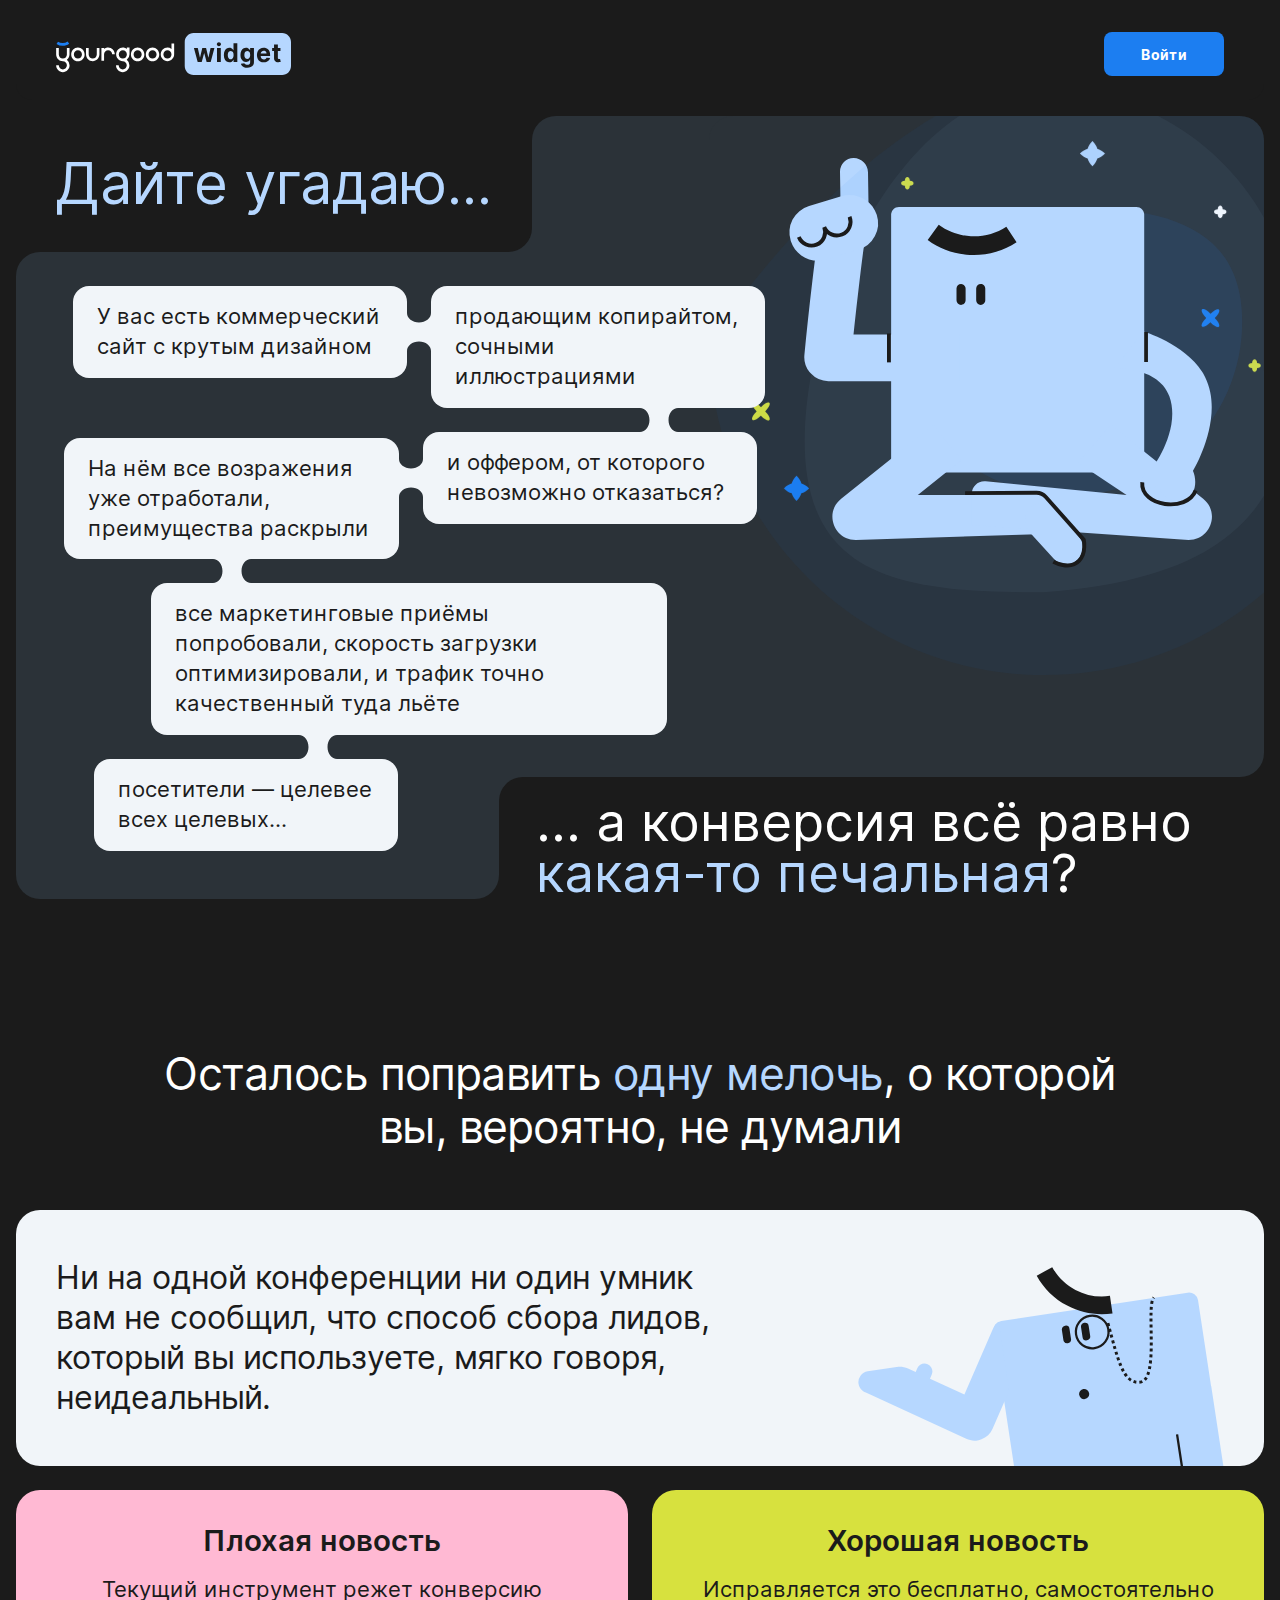
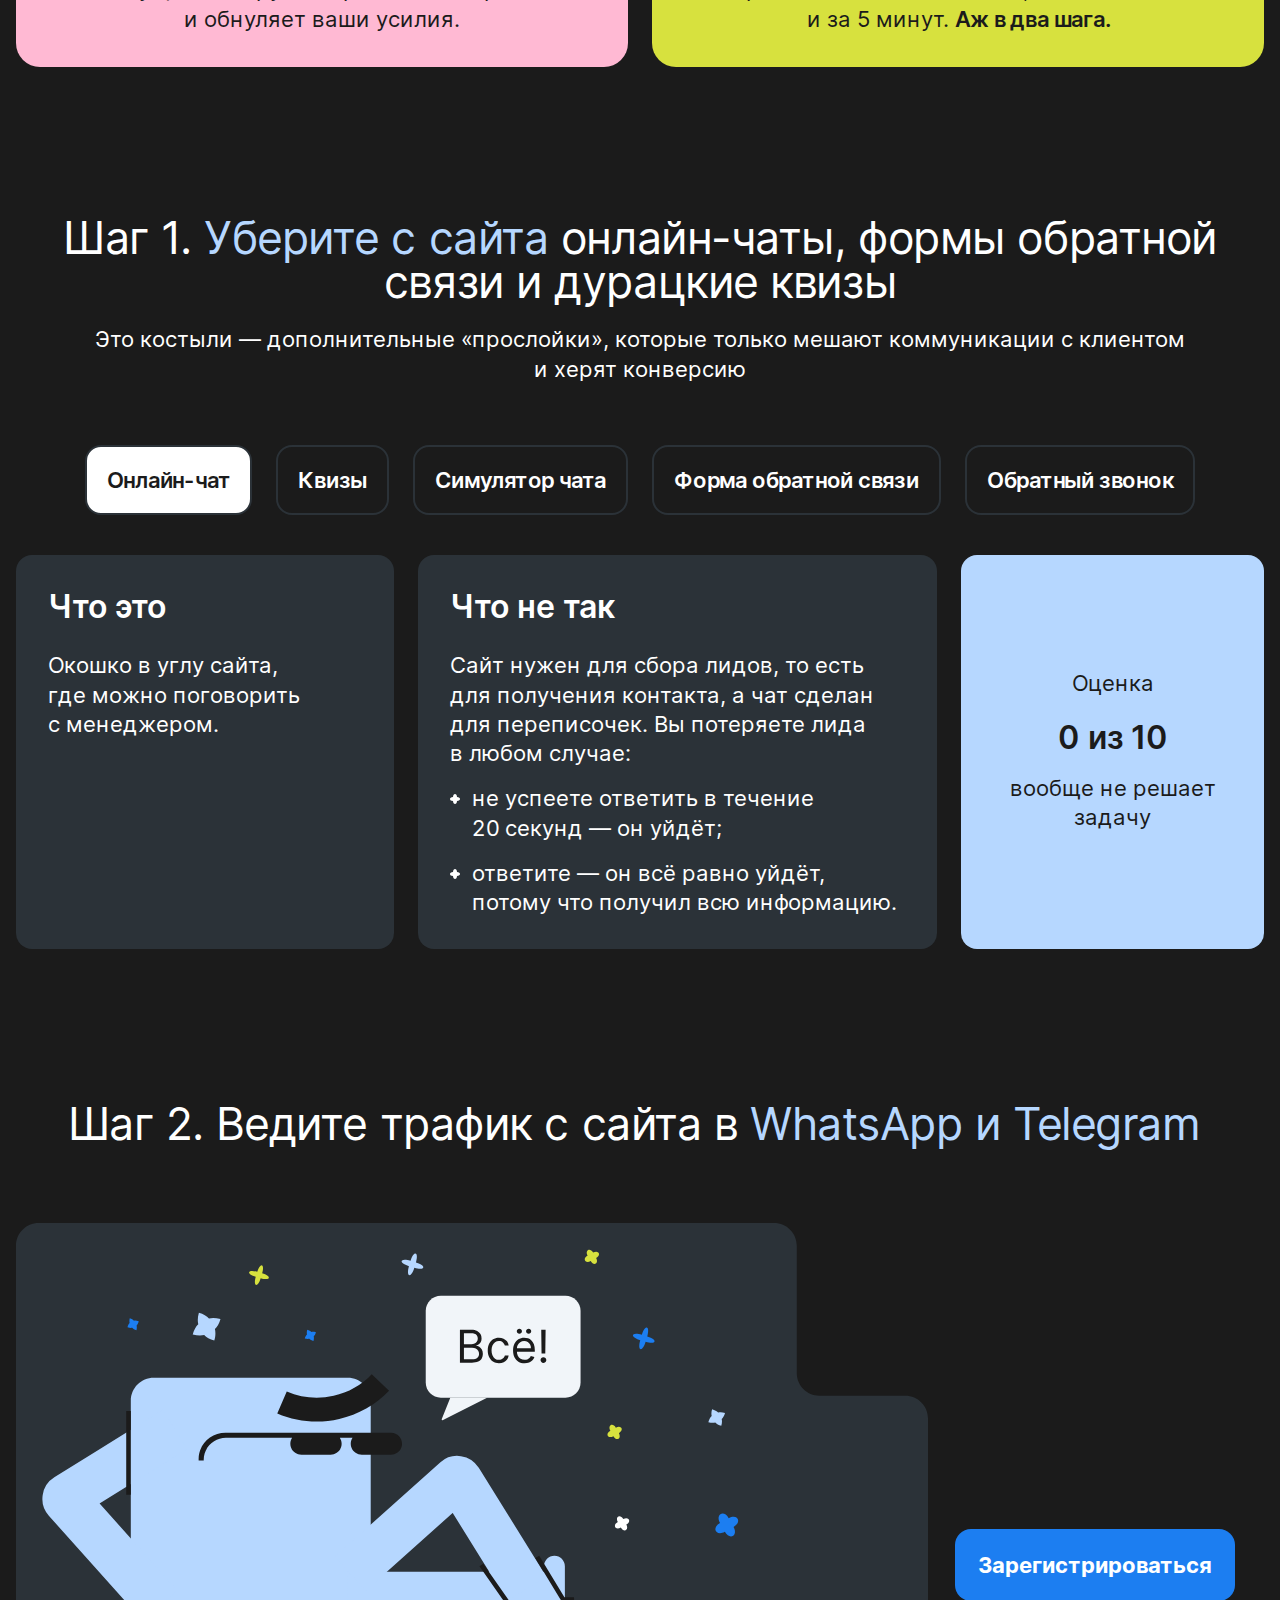
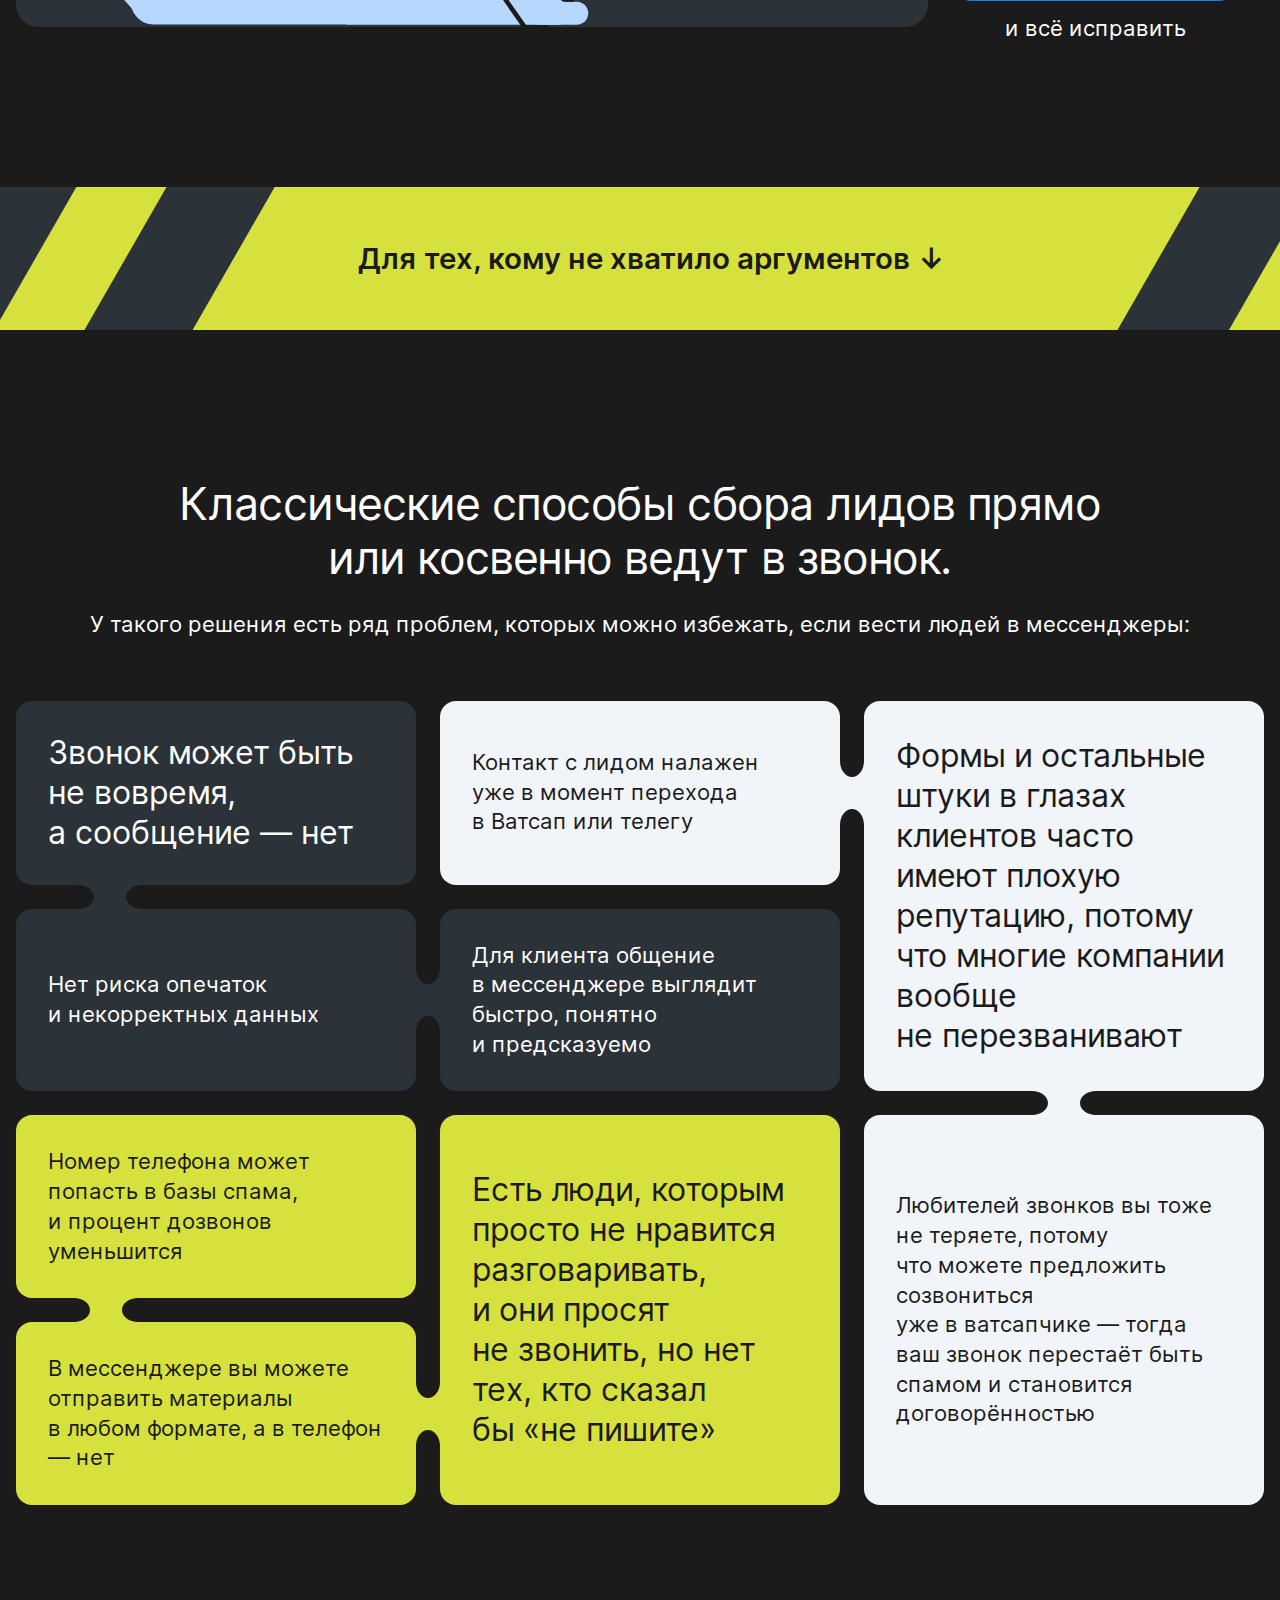
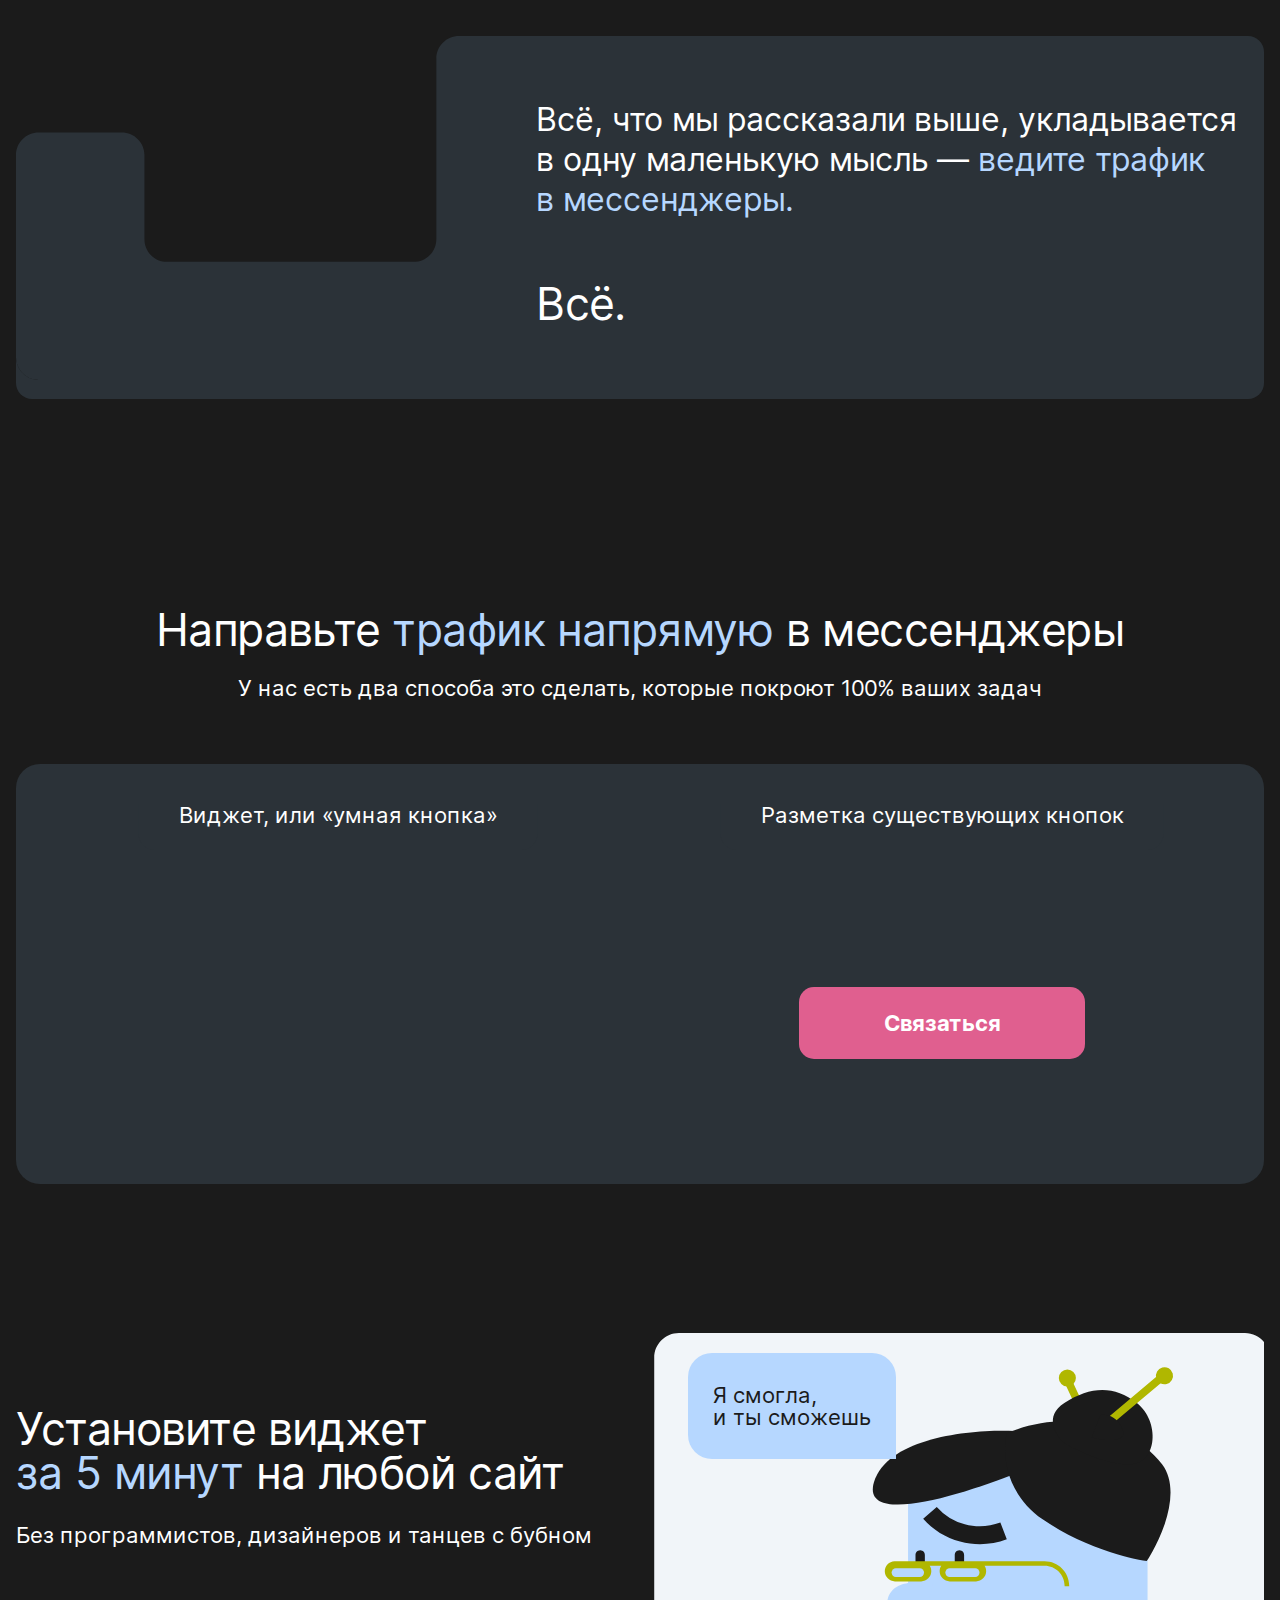
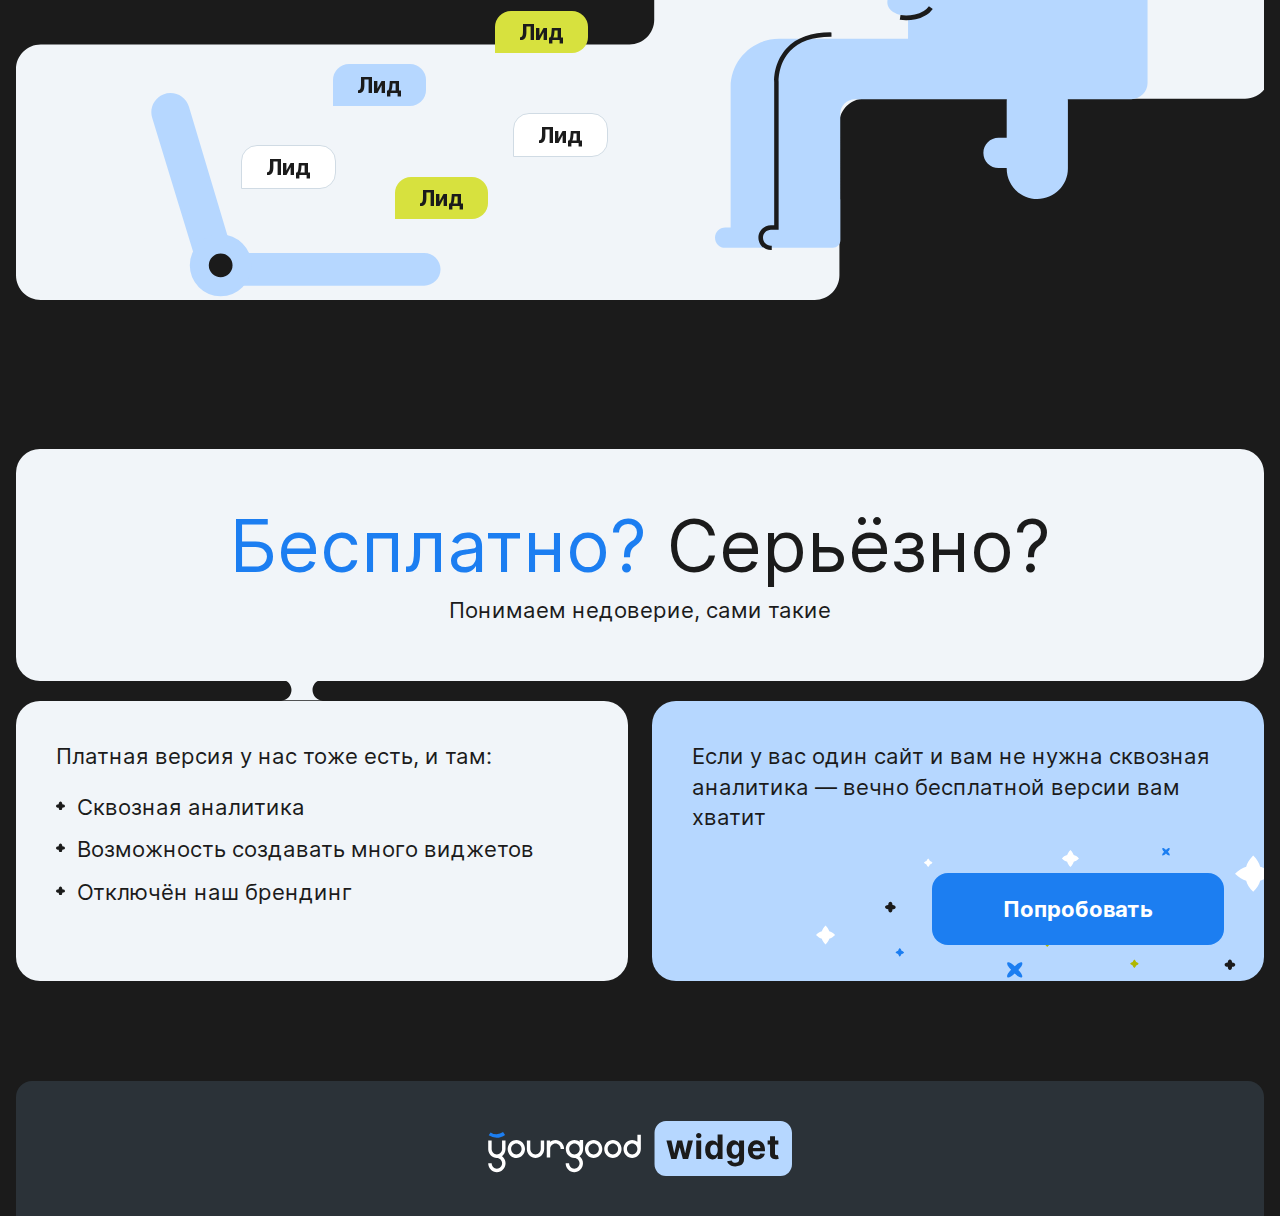
==== commit c34da6e1: "slxax" ====
--- a/confucius.html
+++ b/confucius.html
@@ -6,7 +6,7 @@
 	<title>Конфуций</title>
 	<meta charset="UTF-8" />
 	<meta name="format-detection" content="telephone=no" />
-	<link rel="stylesheet" href="css/style.min.css?_v=20240818183532" />
+	<link rel="stylesheet" href="css/style.min.css?_v=20240818185419" />
 	<link rel="shortcut icon" href="favicon.ico" />
 	<meta name="viewport" content="width=device-width, initial-scale=1.0" />
 	<meta name="description" content="Our awesome brand new website" />
@@ -389,7 +389,7 @@
 
 	</div>
 	<!-- prettier-ignore -->
-	<script src="js/app.min.js?_v=20240818183532"></script>
+	<script src="js/app.min.js?_v=20240818185419"></script>
 </body>
 
 </html>--- a/css/style.min.css
+++ b/css/style.min.css
@@ -1 +1 @@
-:root{--black-pure:#000;--black:#1b1b1b;--black-light:#2b3238;--blue:#1c7ef1;--blue-light:#b6d7ff;--white:#fff;--white-dark:#f1f5f9;--red:#ff3333;--orange:#ef755a;--orange-light:#ffb8a8;--main-color:var(--white);--primary-color:var(--blue);--secondary-color:var(--blue-light);--error-color:var(--red)}.wrapper--crm{--primary-color:var(--orange)}@font-face{font-family:Inter;font-display:swap;src:url(../fonts/Inter-Bold.woff2) format("woff2"),url(../fonts/Inter-Bold.woff) format("woff");font-weight:700;font-style:normal}@font-face{font-family:Inter;font-display:swap;src:url(../fonts/Inter-Regular.woff2) format("woff2"),url(../fonts/Inter-Regular.woff) format("woff");font-weight:400;font-style:normal}@font-face{font-family:Inter;font-display:swap;src:url(../fonts/Inter-SemiBold.woff2) format("woff2"),url(../fonts/Inter-SemiBold.woff) format("woff");font-weight:600;font-style:normal}*{padding:0;margin:0;border:0}*,:after,:before{-webkit-box-sizing:border-box;box-sizing:border-box}body,html{height:100%;min-width:320px}body{color:var(--main-color);line-height:1;font-family:Inter;font-size:var(--main-offsize);-ms-text-size-adjust:100%;-moz-text-size-adjust:100%;-webkit-text-size-adjust:100%;-webkit-font-smoothing:antialiased;-moz-osx-font-smoothing:grayscale}button,input,textarea{font-family:Inter;font-size:inherit}button{cursor:pointer;color:inherit;background-color:inherit}a{color:inherit}a:link,a:visited{text-decoration:none}a:hover{text-decoration:none}ul li{list-style:none}img{vertical-align:top}h1,h2,h3,h4,h5,h6{font-weight:inherit;font-size:inherit}body{background-color:var(--black)}.lock body{overflow:hidden;-ms-touch-action:none;touch-action:none;-ms-scroll-chaining:none;overscroll-behavior:none}.wrapper{min-height:100%;display:-webkit-box;display:-ms-flexbox;display:flex;-webkit-box-orient:vertical;-webkit-box-direction:normal;-ms-flex-direction:column;flex-direction:column;overflow:hidden}@supports (overflow:clip){.wrapper{overflow:clip}}.wrapper>main{-webkit-box-flex:1;-ms-flex:1 1 auto;flex:1 1 auto}.wrapper>*{min-width:0}[class*=__container]{max-width:89.5rem;margin:0 auto;padding:0 1rem}[class*=__container-narrow]{max-width:84.5rem;margin:0 auto;padding:0 1rem}.button{display:-webkit-box;display:-ms-flexbox;display:flex;-webkit-box-pack:center;-ms-flex-pack:center;justify-content:center;-webkit-box-align:center;-ms-flex-align:center;align-items:center;width:100%;line-height:normal;text-align:center;font-weight:700;border:1px solid transparent;background-color:var(--primary-color);color:var(--main-color);border-radius:var(--border-radius);-webkit-transition:color .4s ease,opacity .4s ease,background-color .4s ease,border-color .4s ease;transition:color .4s ease,opacity .4s ease,background-color .4s ease,border-color .4s ease}.button--disabled{pointer-events:none;cursor:not-allowed}button[type=submit] span,button[type=submit] svg{-webkit-transition:opacity .6s ease;transition:opacity .6s ease}._sending button[type=submit]{position:relative}._sending button[type=submit]::after{content:"";position:absolute;margin:auto;left:0;top:0;bottom:0;right:0;-webkit-animation:load-spin ease infinite 3s;animation:load-spin ease infinite 3s;width:8px;height:8px;border-radius:100%;-webkit-box-shadow:8px 8px var(--secondary),-8px 8px #dfdfdf,-8px -8px var(--secondary),8px -8px #dfdfdf;box-shadow:8px 8px var(--secondary),-8px 8px #dfdfdf,-8px -8px var(--secondary),8px -8px #dfdfdf}._sending button[type=submit] span,._sending button[type=submit] svg{opacity:0}[class*=-ibg]{position:relative}[class*=-ibg] img{position:absolute;width:100%;height:100%;top:0;left:0;-o-object-fit:cover;object-fit:cover}[class*=-ibg_contain] img{-o-object-fit:contain;object-fit:contain}.title{line-height:120%;letter-spacing:-.01em;text-align:center}.title span{color:var(--secondary-color)}.text-elipsis{overflow:hidden;text-overflow:ellipsis;display:-webkit-box;-webkit-line-clamp:2;line-clamp:2;-webkit-box-orient:vertical}.visually-hidden{width:1px;margin:-1px;height:1px;border:0;padding:0;position:absolute;white-space:nowrap;clip-path:inset(100%);clip:rect(0 0 0 0);overflow:hidden}@-webkit-keyframes load-spin{0%,100%{-webkit-box-shadow:8px 8px var(--secondary-color),-8px 8px #dfdfdf,-8px -8px var(--secondary-color),8px -8px #dfdfdf;box-shadow:8px 8px var(--secondary-color),-8px 8px #dfdfdf,-8px -8px var(--secondary-color),8px -8px #dfdfdf}25%{-webkit-box-shadow:-8px 8px #dfdfdf,-8px -8px var(--secondary-color),8px -8px #dfdfdf,8px 8px var(--secondary-color);box-shadow:-8px 8px #dfdfdf,-8px -8px var(--secondary-color),8px -8px #dfdfdf,8px 8px var(--secondary-color)}50%{-webkit-box-shadow:-8px -8px var(--secondary-color),8px -8px #dfdfdf,8px 8px var(--secondary-color),-8px 8px #dfdfdf;box-shadow:-8px -8px var(--secondary-color),8px -8px #dfdfdf,8px 8px var(--secondary-color),-8px 8px #dfdfdf}75%{-webkit-box-shadow:8px -8px #dfdfdf,8px 8px #4f4d49,-8px 8px #dfdfdf,-8px -8px #4f4d49;box-shadow:8px -8px #dfdfdf,8px 8px #4f4d49,-8px 8px #dfdfdf,-8px -8px #4f4d49}}@keyframes load-spin{0%,100%{-webkit-box-shadow:8px 8px var(--secondary-color),-8px 8px #dfdfdf,-8px -8px var(--secondary-color),8px -8px #dfdfdf;box-shadow:8px 8px var(--secondary-color),-8px 8px #dfdfdf,-8px -8px var(--secondary-color),8px -8px #dfdfdf}25%{-webkit-box-shadow:-8px 8px #dfdfdf,-8px -8px var(--secondary-color),8px -8px #dfdfdf,8px 8px var(--secondary-color);box-shadow:-8px 8px #dfdfdf,-8px -8px var(--secondary-color),8px -8px #dfdfdf,8px 8px var(--secondary-color)}50%{-webkit-box-shadow:-8px -8px var(--secondary-color),8px -8px #dfdfdf,8px 8px var(--secondary-color),-8px 8px #dfdfdf;box-shadow:-8px -8px var(--secondary-color),8px -8px #dfdfdf,8px 8px var(--secondary-color),-8px 8px #dfdfdf}75%{-webkit-box-shadow:8px -8px #dfdfdf,8px 8px #4f4d49,-8px 8px #dfdfdf,-8px -8px #4f4d49;box-shadow:8px -8px #dfdfdf,8px 8px #4f4d49,-8px 8px #dfdfdf,-8px -8px #4f4d49}}.header{position:absolute;left:0;width:100%;-webkit-transition:top .4s ease;transition:top .4s ease}.header._header-scroll{position:fixed;z-index:15;top:0}.header__content{display:-webkit-box;display:-ms-flexbox;display:flex;-webkit-box-pack:justify;-ms-flex-pack:justify;justify-content:space-between;-webkit-box-align:center;-ms-flex-align:center;align-items:center;gap:40px;background-color:var(--black);border-radius:0 0 var(--border-radius) var(--border-radius)}.header__logo img{max-width:100%;height:auto;-o-object-fit:cover;object-fit:cover}.menu-open .menu::before{content:"";position:fixed;z-index:5;width:100%;height:110px;left:0;top:0;background-color:var(--gray-lightest);-webkit-transition:opacity 0s ease .4s;transition:opacity 0s ease .4s;opacity:.8}.menu__item::after{content:"";display:block;position:absolute;bottom:-3px;left:0;width:100%;height:1px;-webkit-transform-origin:left;-ms-transform-origin:left;transform-origin:left;-webkit-transform:scale(0);-ms-transform:scale(0);transform:scale(0);background-color:var(--main-color);-webkit-transition:-webkit-transform .3s ease 0s;transition:-webkit-transform .3s ease 0s;transition:transform .3s ease 0s;transition:transform .3s ease 0s,-webkit-transform .3s ease 0s}.menu__item a{position:relative;display:-webkit-box;display:-ms-flexbox;display:flex;-webkit-box-align:center;-ms-flex-align:center;align-items:center;gap:8px;white-space:nowrap;-webkit-transition:color .4s ease,-webkit-transform .4s ease;transition:color .4s ease,-webkit-transform .4s ease;transition:transform .4s ease,color .4s ease;transition:transform .4s ease,color .4s ease,-webkit-transform .4s ease}.menu__item a svg{-webkit-box-flex:0;-ms-flex:0 0 16px;flex:0 0 16px;-webkit-transition:-webkit-transform .4s ease;transition:-webkit-transform .4s ease;transition:transform .4s ease;transition:transform .4s ease,-webkit-transform .4s ease}.icon-menu{display:none}.menu__item{position:relative}.menu__item.opened svg{-webkit-transform:rotate(-180deg);-ms-transform:rotate(-180deg);transform:rotate(-180deg)}.touch .menu__sublist{padding-top:10px}.menu__sublist li{color:var(--main-color);-webkit-transition:color .4s ease;transition:color .4s ease}.menu__sublist li:not(:last-child){margin-bottom:10px}.menu__sublist li a{padding:0;font-size:16px}.footer__body{background-color:var(--black-light);border-radius:var(--border-radius) var(--border-radius) 0 0}.footer__logo{display:-webkit-box;display:-ms-flexbox;display:flex;-webkit-box-pack:center;-ms-flex-pack:center;justify-content:center;-webkit-box-align:center;-ms-flex-align:center;align-items:center;width:100%;margin:0 auto}.footer__logo img{max-width:100%;height:auto;-o-object-fit:cover;object-fit:cover}.page{padding-bottom:100px}.hero__body{display:-webkit-box;display:-ms-flexbox;display:flex;-webkit-box-pack:justify;-ms-flex-pack:justify;justify-content:space-between;background-color:var(--black-light);border-radius:var(--border-radius)}.hero__content{display:-webkit-box;display:-ms-flexbox;display:flex;-webkit-box-orient:vertical;-webkit-box-direction:normal;-ms-flex-direction:column;flex-direction:column}.hero__info{position:relative;line-height:120%}.hero__title{color:var(--secondary-color)}.hero__descr{-webkit-box-flex:0;-ms-flex:0 1 auto;flex:0 1 auto}.image-hero{position:relative;display:-webkit-box;display:-ms-flexbox;display:flex;-webkit-box-pack:end;-ms-flex-pack:end;justify-content:flex-end}.image-hero__body{position:relative;z-index:5;aspect-ratio:342/551;width:62.0689655172%;height:auto;-o-object-fit:cover;object-fit:cover;overflow:visible}.image-hero__hand{position:absolute;z-index:4;left:0;top:36%;width:54.0834845735%;height:auto;aspect-ratio:298/108;-webkit-transform:rotate(52deg);-ms-transform:rotate(52deg);transform:rotate(52deg);-webkit-transform-origin:90% 50%;-ms-transform-origin:90% 50%;transform-origin:90% 50%;-webkit-animation:handWave 3s infinite;animation:handWave 3s infinite}.hero-benefits{position:relative;z-index:4}.hero-benefits__items{position:relative;display:-webkit-box;display:-ms-flexbox;display:flex;border-radius:var(--border-radius)}.hero-benefits__items::after{content:"";position:absolute;aspect-ratio:12/24;background:url(../img/icons/hero-separator.svg) 0 0/contain no-repeat;left:50%;top:50%;-webkit-transform:translate(-50%,-50%);-ms-transform:translate(-50%,-50%);transform:translate(-50%,-50%)}.hero-benefits__item{-webkit-box-flex:0;-ms-flex:0 1 50%;flex:0 1 50%}.benefit-hero{position:relative;background-color:var(--white-dark);border-radius:var(--border-radius);color:var(--black)}.benefit-hero__label{font-weight:600;line-height:125%}.benefit-hero__descr{line-height:136%}.direct-traffic__top-row{display:-ms-grid;display:grid;-ms-flex-line-pack:start;align-content:start;-webkit-box-align:start;-ms-flex-align:start;align-items:start;text-align:center}.direct-traffic__descr{line-height:140%}.direct-traffic__items{display:-ms-grid;display:grid;border-radius:var(--border-radius);background-color:var(--black-light)}.item-traffic{position:relative;overflow:hidden}.item-traffic__image img{max-width:100%;height:auto;-o-object-fit:cover;object-fit:cover;aspect-ratio:640/386;border-radius:var(--border-radius)}.item-traffic__label{position:absolute;z-index:3;width:-webkit-max-content;width:-moz-max-content;width:max-content;max-width:95%;top:0;left:50%;text-align:center;-webkit-transform:translate(-50%,0);-ms-transform:translate(-50%,0);transform:translate(-50%,0);background-color:var(--black-light);border-radius:0 0 var(--border-radius) var(--border-radius)}.item-traffic__icon{position:absolute;aspect-ratio:1;-webkit-transform:translate(0,-25%);-ms-transform:translate(0,-25%);transform:translate(0,-25%)}.item-traffic__icon-wrapper{position:relative;width:100%;height:100%}.animation-step-03 .item-traffic__icon-wrapper{-webkit-animation:pressButtonFirst 1.3s forwards;animation:pressButtonFirst 1.3s forwards}.item-traffic__icon-whatsapp{position:absolute;top:0;left:0;z-index:2;width:100%;height:100%;-o-object-fit:cover;object-fit:cover}.animation-step-01 .item-traffic__icon-whatsapp{opacity:0;visibility:hidden;-webkit-transition:color .2s ease,opacity .2s ease,visibility .2s ease;transition:color .2s ease,opacity .2s ease,visibility .2s ease}.item-traffic__icon-gif{position:absolute;top:0;left:0;width:100%;height:100%;-o-object-fit:cover;object-fit:cover;border-radius:50%;overflow:hidden;opacity:0;visibility:hidden}.animation-step-01 .item-traffic__icon-gif{opacity:1;visibility:visible;-webkit-transition:color .2s ease,opacity .2s ease,visibility .2s ease;transition:color .2s ease,opacity .2s ease,visibility .2s ease}.item-traffic__icon-cursor{position:absolute;z-index:4;top:0;left:0;-webkit-transform:translate3D(0,110%,0);-ms-transform:translate3D(0,110%,0);transform:translate3D(0,110%,0);opacity:0;-webkit-transition:opacity .2s linear .2s,visibility .2s linear .2s;transition:opacity .2s linear .2s,visibility .2s linear .2s;aspect-ratio:112/107}.animation-step-02 .item-traffic__icon-cursor{opacity:1;-webkit-animation:moveCursorFirst 2s forwards;animation:moveCursorFirst 2s forwards}.animation-step-04 .item-traffic__icon-cursor{opacity:0;visibility:hidden}.item-traffic__icon-01{position:absolute;width:100%;height:100%;z-index:4;opacity:0;visibility:hidden;-webkit-transition:opacity .3s ease,visibility .3s ease;transition:opacity .3s ease,visibility .3s ease}.animation-step-04 .item-traffic__icon-01{opacity:1;visibility:visible;-webkit-transition:opacity .3s ease .3s,visibility .3s ease .3s;transition:opacity .3s ease .3s,visibility .3s ease .3s}.item-traffic__icon-02{position:absolute;z-index:4;-webkit-transform:translate3D(0,-113.6%,0);-ms-transform:translate3D(0,-113.6%,0);transform:translate3D(0,-113.6%,0);opacity:0;visibility:hidden;-webkit-transition:opacity .3s ease,visibility .3s ease;transition:opacity .3s ease,visibility .3s ease;aspect-ratio:1;height:auto}.animation-step-04 .item-traffic__icon-02{opacity:1;visibility:visible;aspect-ratio:1;-webkit-transition:opacity .3s ease .6s,visibility .3s ease .6s;transition:opacity .3s ease .6s,visibility .3s ease .6s}.item-traffic__icon-03{position:absolute;z-index:4;-webkit-transform:translate3D(0,-227.2%,0);-ms-transform:translate3D(0,-227.2%,0);transform:translate3D(0,-227.2%,0);aspect-ratio:1;height:auto;opacity:0;visibility:hidden;-webkit-transition:opacity .3s ease,visibility .3s ease;transition:opacity .3s ease,visibility .3s ease}.animation-step-04 .item-traffic__icon-03{opacity:1;visibility:visible;-webkit-transition:opacity .3s ease .9s,visibility .3s ease .9s;transition:opacity .3s ease .9s,visibility .3s ease .9s}.item-traffic__decor-button{background-color:#e05f8f;position:absolute;right:50%;-webkit-transform:translate(50%,0);-ms-transform:translate(50%,0);transform:translate(50%,0)}.animation-step-02 .item-traffic__decor-button{-webkit-animation:pressButton .7s forwards;animation:pressButton .7s forwards}.item-traffic__cursor{position:absolute;bottom:0;right:0;-webkit-transform:translate3D(0,140px,0);-ms-transform:translate3D(0,140px,0);transform:translate3D(0,140px,0);opacity:0;-webkit-transition:opacity 2s;transition:opacity 2s;aspect-ratio:112/120}.animation-step-01 .item-traffic__cursor{opacity:1;-webkit-animation:moveCursor 1s forwards;animation:moveCursor 1s forwards}.item-traffic__qr-code{position:absolute;z-index:2;pointer-events:none;left:50%;bottom:0;width:72.1875%;height:auto;-webkit-transform:translate(-50%,100%);-ms-transform:translate(-50%,100%);transform:translate(-50%,100%);opacity:0}.loaded .item-traffic__qr-code{-webkit-transition:opacity .2s ease,-webkit-transform 0s linear .4s;transition:opacity .2s ease,-webkit-transform 0s linear .4s;transition:transform 0s linear .4s,opacity .2s ease;transition:transform 0s linear .4s,opacity .2s ease,-webkit-transform 0s linear .4s}.item-traffic::after{content:"";position:absolute;width:100%;height:100%;top:0;left:0;background-color:rgba(32,32,32,.4);-webkit-transform:translate3D(0,100%,0);-ms-transform:translate3D(0,100%,0);transform:translate3D(0,100%,0)}.loaded .item-traffic::after{-webkit-transition:opacity .2s ease,-webkit-transform 0s linear .2s;transition:opacity .2s ease,-webkit-transform 0s linear .2s;transition:transform 0s linear .2s,opacity .2s ease;transition:transform 0s linear .2s,opacity .2s ease,-webkit-transform 0s linear .2s}.item-traffic--first.animation-step-04::after{-webkit-transform:translate3D(0,12.4%,0);-ms-transform:translate3D(0,12.4%,0);transform:translate3D(0,12.4%,0);opacity:1;-webkit-transition:opacity .4s ease,-webkit-transform 1s linear;transition:opacity .4s ease,-webkit-transform 1s linear;transition:transform 1s linear,opacity .4s ease;transition:transform 1s linear,opacity .4s ease,-webkit-transform 1s linear}.item-traffic--first.animation-step-04 .item-traffic__qr-code{-webkit-transform:translate3D(-50%,0,0);-ms-transform:translate3D(-50%,0,0);transform:translate3D(-50%,0,0);opacity:1;-webkit-transition:opacity .4s ease,-webkit-transform 1s linear .2s;transition:opacity .4s ease,-webkit-transform 1s linear .2s;transition:transform 1s linear .2s,opacity .4s ease;transition:transform 1s linear .2s,opacity .4s ease,-webkit-transform 1s linear .2s}.item-traffic--second.animation-step-03::after{-webkit-transform:translate3D(0,12.4%,0);-ms-transform:translate3D(0,12.4%,0);transform:translate3D(0,12.4%,0);opacity:1;-webkit-transition:opacity .4s ease,-webkit-transform 1s linear;transition:opacity .4s ease,-webkit-transform 1s linear;transition:transform 1s linear,opacity .4s ease;transition:transform 1s linear,opacity .4s ease,-webkit-transform 1s linear}.item-traffic--second.animation-step-03 .item-traffic__qr-code{-webkit-transform:translate3D(-50%,0,0);-ms-transform:translate3D(-50%,0,0);transform:translate3D(-50%,0,0);opacity:1;-webkit-transition:opacity .4s ease,-webkit-transform 1s linear .2s;transition:opacity .4s ease,-webkit-transform 1s linear .2s;transition:transform 1s linear .2s,opacity .4s ease;transition:transform 1s linear .2s,opacity .4s ease,-webkit-transform 1s linear .2s}.equally-well{--animation-duration:0s;--pause-duration:3s;--total-duration:calc(var(--animation-duration) + var(--pause-duration))}.equally-well__body{display:-webkit-box;display:-ms-flexbox;display:flex;-webkit-box-pack:center;-ms-flex-pack:center;justify-content:center;-webkit-box-align:center;-ms-flex-align:center;align-items:center}.equally-well__image{position:relative;aspect-ratio:334/235}.equally-well__body-image{-webkit-box-flex:0;-ms-flex:0 1 auto;flex:0 1 auto;width:52.380952381%;height:auto;aspect-ratio:176/203;-o-object-fit:cover;object-fit:cover}.equally-well__hand-left-image{position:absolute;top:-14%;aspect-ratio:98/124;width:29.1666666667%;height:auto;will-change:transform}._watcher-view .equally-well__hand-left-image{-webkit-animation:rotateAnimation var(--total-duration) linear infinite;animation:rotateAnimation var(--total-duration) linear infinite}.equally-well__hand-right-image{position:absolute;top:-14%;aspect-ratio:98/124;width:29.1666666667%;height:auto;-webkit-transform-origin:0 124px;-ms-transform-origin:0 124px;transform-origin:0 124px;will-change:transform}._watcher-view .equally-well__hand-right-image{-webkit-animation:rotateAnimationInvert var(--total-duration) linear infinite;animation:rotateAnimationInvert var(--total-duration) linear infinite}.equally-well__title{-ms-flex-item-align:end;align-self:flex-end;background-color:var(--black-light);line-height:140%;will-change:transform}.description-tabs__top-row{display:-ms-grid;display:grid;-ms-flex-line-pack:start;align-content:start;-webkit-box-align:start;-ms-flex-align:start;align-items:start}.description-tabs__descr{line-height:140%;text-align:center}.description-tabs__swiper{-webkit-box-align:start;-ms-flex-align:start;align-items:flex-start}.tabs-descr{display:-webkit-box;display:-ms-flexbox;display:flex;-webkit-box-pack:center;-ms-flex-pack:center;justify-content:center;-webkit-box-align:center;-ms-flex-align:center;align-items:center;-ms-flex-wrap:wrap;flex-wrap:wrap}.tabs-descr__item{-webkit-box-flex:0;-ms-flex:0 1 auto;flex:0 1 auto;border:2px solid #2b3238;border-radius:var(--border-radius);font-weight:600;-webkit-transition:color .4s ease,background-color .4s ease;transition:color .4s ease,background-color .4s ease;-webkit-tap-highlight-color:transparent}.tabs-descr__item.active{background-color:var(--white);color:var(--black)}.slide-tabs{display:-webkit-box;display:-ms-flexbox;display:flex}.slide-tabs__col{border-radius:var(--border-radius);background-color:var(--black-light)}.slide-tabs__col--estimation{background-color:#b6d7ff;color:var(--black)}.slide-tabs__label{font-weight:600;line-height:125%}.slide-tabs__descr{display:-ms-grid;display:grid;-ms-flex-line-pack:start;align-content:start;-webkit-box-align:start;-ms-flex-align:start;align-items:start;line-height:133%}.slide-tabs__descr ul{display:-ms-grid;display:grid;-ms-flex-line-pack:start;align-content:start;-webkit-box-align:start;-ms-flex-align:start;align-items:start}.slide-tabs__descr ul li{display:-webkit-box;display:-ms-flexbox;display:flex;-webkit-box-align:start;-ms-flex-align:start;align-items:flex-start}.slide-tabs__descr ul li::before{content:"";aspect-ratio:1;-webkit-transform:translate(0,100%);-ms-transform:translate(0,100%);transform:translate(0,100%);background:url(../img/icons/star.svg) 0 0/cover no-repeat}.slide-tabs__score{font-weight:600;line-height:125%}.slide-tabs__descr-estimation{line-height:135%}.install-widget__body{position:relative}.install-widget__info{max-width:46.6666666667%}.install-widget__title{margin-bottom:24px;text-align:left}.install-widget__descr{line-height:140%}.install-widget__message{position:absolute;max-width:-webkit-max-content;max-width:-moz-max-content;max-width:max-content;background-color:#b6d7ff;color:var(--black)}.install-widget__leed{position:absolute;z-index:2;max-width:-webkit-max-content;max-width:-moz-max-content;max-width:max-content;will-change:transform;color:var(--black)}._watcher-view .install-widget__leed:first-child{-webkit-animation:chaoticFlight1 14s infinite linear;animation:chaoticFlight1 14s infinite linear}._watcher-view .install-widget__leed:nth-child(2){-webkit-animation:chaoticFlight2 8s infinite linear .2s;animation:chaoticFlight2 8s infinite linear .2s}._watcher-view .install-widget__leed:nth-child(3){-webkit-animation:chaoticFlight3 8s infinite linear;animation:chaoticFlight3 8s infinite linear}._watcher-view .install-widget__leed:nth-child(4){-webkit-animation:chaoticFlight4 10s infinite linear;animation:chaoticFlight4 10s infinite linear}._watcher-view .install-widget__leed:nth-child(5){-webkit-animation:chaoticFlight5 10s infinite linear .2s;animation:chaoticFlight5 10s infinite linear .2s}.install-widget__leed--white{background-color:var(--white)}.install-widget__leed--green{background-color:#d7e13e}.install-widget__leed--blue{background-color:var(--blue-light)}.install-widget__star{position:absolute;height:auto}.install-widget__star:first-child{aspect-ratio:124/169;width:9.3939393939%;left:20.5%;top:61.5%;-webkit-animation:chaoticFlightStars 15s infinite linear;animation:chaoticFlightStars 15s infinite linear}.install-widget__star:nth-child(2){aspect-ratio:114/61;width:8.6363636364%;left:30.3%;top:66%;-webkit-animation:chaoticFlightStars2 7.5s infinite linear;animation:chaoticFlightStars2 7.5s infinite linear}.install-widget__star:nth-child(3){aspect-ratio:145/145;width:10.9848484848%;left:41.8%;top:59%;-webkit-animation:chaoticFlightStars2 7.5s infinite linear;animation:chaoticFlightStars2 7.5s infinite linear}.about{color:var(--black)}.about__top-row{position:relative;display:-ms-grid;display:grid;-ms-flex-line-pack:start;align-content:start;-webkit-box-align:start;-ms-flex-align:start;align-items:start;background-color:var(--white-dark);border-radius:var(--border-radius);text-align:center}.about__top-row::after{content:"";position:absolute;bottom:1px;aspect-ratio:24/14;background:url(../img/icons/about-separator.svg) 0 0/contain no-repeat}.about__title{line-height:125%}.about__title span{color:var(--blue)}.about__items{display:-webkit-box;display:-ms-flexbox;display:flex}.item-about{display:-ms-grid;display:grid;-ms-flex-line-pack:start;align-content:start;-webkit-box-align:start;-ms-flex-align:start;align-items:start;border-radius:var(--border-radius);background-color:var(--white-dark)}.item-about:last-child{position:relative;background-color:var(--blue-light)}.item-about:last-child::after{content:"";position:absolute;width:73.1481481481%;height:auto;aspect-ratio:474/141;bottom:0;right:0;pointer-events:none;background:url(../img/about-stars.svg) 0 0/cover no-repeat}.item-about p{position:relative;z-index:1;line-height:140%}.item-about ul{display:-ms-grid;display:grid;-ms-flex-line-pack:start;align-content:start;-webkit-box-align:start;-ms-flex-align:start;align-items:start}.item-about ul li{display:-webkit-box;display:-ms-flexbox;display:flex;-webkit-box-align:start;-ms-flex-align:start;align-items:flex-start;line-height:140%}.item-about ul li::before{content:"";aspect-ratio:1;background:url(../img/icons/star-dark.svg) 0 0/cover no-repeat;-webkit-transform:translate3D(0,100%,0);-ms-transform:translate3D(0,100%,0);transform:translate3D(0,100%,0)}.item-about__button{position:relative;z-index:1}@-webkit-keyframes handWave{0%{-webkit-transform:rotate(0);transform:rotate(0)}50%{-webkit-transform:rotate(25deg);transform:rotate(25deg)}100%{-webkit-transform:rotate(0);transform:rotate(0)}}@keyframes handWave{0%{-webkit-transform:rotate(0);transform:rotate(0)}50%{-webkit-transform:rotate(25deg);transform:rotate(25deg)}100%{-webkit-transform:rotate(0);transform:rotate(0)}}@-webkit-keyframes rotateAnimation{0%{-webkit-transform:rotate(0);transform:rotate(0)}33.33%{-webkit-transform:rotate(var(--animation-deg));transform:rotate(var(--animation-deg))}66.66%{-webkit-transform:rotate(0);transform:rotate(0)}100%{-webkit-transform:rotate(0);transform:rotate(0)}}@keyframes rotateAnimation{0%{-webkit-transform:rotate(0);transform:rotate(0)}33.33%{-webkit-transform:rotate(var(--animation-deg));transform:rotate(var(--animation-deg))}66.66%{-webkit-transform:rotate(0);transform:rotate(0)}100%{-webkit-transform:rotate(0);transform:rotate(0)}}@-webkit-keyframes rotateAnimationInvert{0%{-webkit-transform:rotate(0);transform:rotate(0)}33.33%{-webkit-transform:rotate(var(--animation-deg-minus));transform:rotate(var(--animation-deg-minus))}66.66%{-webkit-transform:rotate(0);transform:rotate(0)}100%{-webkit-transform:rotate(0);transform:rotate(0)}}@keyframes rotateAnimationInvert{0%{-webkit-transform:rotate(0);transform:rotate(0)}33.33%{-webkit-transform:rotate(var(--animation-deg-minus));transform:rotate(var(--animation-deg-minus))}66.66%{-webkit-transform:rotate(0);transform:rotate(0)}100%{-webkit-transform:rotate(0);transform:rotate(0)}}@-webkit-keyframes pressButton{0%{-webkit-transform:translate(50%,0) scale(1);transform:translate(50%,0) scale(1)}50%{-webkit-transform:translate(50%,0) scale(.9);transform:translate(50%,0) scale(.9)}100%{-webkit-transform:translate(50%,0) scale(1);transform:translate(50%,0) scale(1)}}@keyframes pressButton{0%{-webkit-transform:translate(50%,0) scale(1);transform:translate(50%,0) scale(1)}50%{-webkit-transform:translate(50%,0) scale(.9);transform:translate(50%,0) scale(.9)}100%{-webkit-transform:translate(50%,0) scale(1);transform:translate(50%,0) scale(1)}}@-webkit-keyframes pressButtonFirst{0%{-webkit-transform:scale(1);transform:scale(1)}50%{-webkit-transform:scale(.9);transform:scale(.9)}100%{-webkit-transform:scale(1);transform:scale(1)}}@keyframes pressButtonFirst{0%{-webkit-transform:scale(1);transform:scale(1)}50%{-webkit-transform:scale(.9);transform:scale(.9)}100%{-webkit-transform:scale(1);transform:scale(1)}}.crm-hero{position:relative}.crm-hero__body{position:relative;z-index:2;display:-webkit-box;display:-ms-flexbox;display:flex;border-radius:var(--border-radius);background-color:var(--black-light)}.crm-hero__title{line-height:120%}.crm-hero__title span:first-child{white-space:nowrap}.crm-hero__title span:last-child{color:var(--orange-light)}.crm-hero__full-image{position:relative;aspect-ratio:856/533}.crm-hero__image-body{width:100%;height:100%;-o-object-fit:cover;object-fit:cover}.crm-hero__hand-left{position:absolute;height:auto;aspect-ratio:172/183;-webkit-animation:crmRotateAnimation 3s linear infinite;animation:crmRotateAnimation 3s linear infinite;-webkit-transform-origin:bottom right;-ms-transform-origin:bottom right;transform-origin:bottom right;--animation-deg:13.54deg}.crm-hero__visual{-webkit-box-flex:0;-ms-flex:0 1 65.1445966514%;flex:0 1 65.1445966514%;margin-left:-19.7869101979%}.what-mean__slide{display:-ms-grid;display:grid}.what-mean__slide--01 .col-slide-2{position:relative}.what-mean__slide--01 .col-slide-2::after{content:"";position:absolute;z-index:3;aspect-ratio:30/64;width:auto;background:url(../img/crm/separator-vertical.svg) 0 0/contain no-repeat}.what-mean__slide--02 .slide-what-mean__col{display:-webkit-box;display:-ms-flexbox;display:flex;-webkit-box-orient:vertical;-webkit-box-direction:normal;-ms-flex-direction:column;flex-direction:column;line-height:133%}.what-mean__slide--02 .slide-what-mean__col:nth-of-type(2){position:relative}.what-mean__slide--02 .slide-what-mean__col:nth-of-type(2)::after{content:"";position:absolute;z-index:3;aspect-ratio:30/64;width:auto;background:url(../img/crm/separator-vertical.svg) 0 0/contain no-repeat}.what-mean__slide--02 .slide-what-mean__col:nth-of-type(3){position:relative}.what-mean__slide--02 .slide-what-mean__col:nth-of-type(3)::after{content:"";position:absolute;z-index:3;aspect-ratio:30/64;width:auto;background:url(../img/crm/separator-vertical.svg) 0 0/contain no-repeat}.what-mean__slide--02 .slide-what-mean__col:last-of-type{background-color:var(--orange-light);color:var(--black);text-align:center}.what-mean__slide--03 .col-slide-2{position:relative}.what-mean__slide--03 .col-slide-2::after{content:"";position:absolute;z-index:3;aspect-ratio:30/64;width:auto;background:url(../img/crm/separator-vertical.svg) 0 0/contain no-repeat}.what-mean__slide--04 .col-slide-2{position:relative}.what-mean__slide--04 .col-slide-2::after{content:"";position:absolute;z-index:3;aspect-ratio:30/64;width:auto;background:url(../img/crm/separator-vertical.svg) 0 0/contain no-repeat}.slide-what-mean__col{border-radius:var(--border-radius);background-color:var(--black-light)}.slide-text-col{display:-webkit-box;display:-ms-flexbox;display:flex;-webkit-box-orient:vertical;-webkit-box-direction:normal;-ms-flex-direction:column;flex-direction:column;height:100%;line-height:133%}.col-slide-1{display:-webkit-box;display:-ms-flexbox;display:flex;-webkit-box-orient:vertical;-webkit-box-direction:normal;-ms-flex-direction:column;flex-direction:column;-webkit-box-pack:center;-ms-flex-pack:center;justify-content:center;-webkit-box-align:center;-ms-flex-align:center;align-items:center}.col-slide-1__image{-webkit-box-flex:0;-ms-flex-positive:0;flex-grow:0;-ms-flex-negative:1;flex-shrink:1;aspect-ratio:1}.col-slide-1__image img{width:100%;height:100%;-o-object-fit:cover;object-fit:cover}.col-slide-1__label{font-weight:600;line-height:133%;text-align:center}.col-slide-4{display:-webkit-box;display:-ms-flexbox;display:flex;-webkit-box-orient:vertical;-webkit-box-direction:normal;-ms-flex-direction:column;flex-direction:column;-webkit-box-pack:center;-ms-flex-pack:center;justify-content:center;-webkit-box-align:center;-ms-flex-align:center;align-items:center;text-align:center;background-color:var(--orange-light);color:var(--black)}.col-slide-4 b{font-weight:600}.col-slide-4__label{font-weight:600;line-height:133%;text-align:center}.why-us__top-row{display:-webkit-box;display:-ms-flexbox;display:flex;-webkit-box-pack:center;-ms-flex-pack:center;justify-content:center;-webkit-box-align:center;-ms-flex-align:center;align-items:center}.why-us__top-text{-webkit-box-flex:0;-ms-flex:0 1 auto;flex:0 1 auto}.why-us__logo{-webkit-box-flex:0;-ms-flex-positive:0;flex-grow:0;-ms-flex-negative:0;flex-shrink:0}.why-us__logo img{max-width:100%;height:auto;-o-object-fit:cover;object-fit:cover}.why-us__columns{display:-ms-grid;display:grid;-webkit-box-align:start;-ms-flex-align:start;align-items:start;-ms-flex-line-pack:start;align-content:start}.why-us__column{display:-ms-grid;display:grid}.why-us__column--2{color:var(--black)}.why-us__element{display:-webkit-box;display:-ms-flexbox;display:flex;-webkit-box-orient:vertical;-webkit-box-direction:normal;-ms-flex-direction:column;flex-direction:column;border-radius:var(--border-radius)}.why-us__element--1{position:relative;-webkit-box-ordinal-group:2;-ms-flex-order:1;order:1;-webkit-box-pack:justify;-ms-flex-pack:justify;justify-content:space-between;background-color:#e5ebf0;color:var(--black)}.why-us__element--1::after{content:"";position:absolute;z-index:3;aspect-ratio:30/64;width:auto;background:url(../img/crm/separator-vertical-light.svg) 0 0/contain no-repeat}.why-us__element--2{position:relative;background-color:var(--black-light);color:var(--white)}.why-us__element--2::after{content:"";position:absolute;z-index:3;aspect-ratio:30/64;width:auto;background:url(../img/crm/separator-vertical.svg) 0 0/contain no-repeat}.why-us__element--3{color:var(--black);background-color:#e5ebf0}.why-us__element--4{position:relative;background-color:var(--black-light)}.why-us__element--4::after{content:"";position:absolute;z-index:3;aspect-ratio:30/64;width:auto;background:url(../img/crm/separator-vertical.svg) 0 0/contain no-repeat}.why-us__element--5{-webkit-box-ordinal-group:6;-ms-flex-order:5;order:5;background-color:var(--black-light)}.why-us__element--6{position:relative;background-color:var(--orange-light)}.why-us__element--6::after{content:"";position:absolute;z-index:3;aspect-ratio:30/64;width:auto;background:url(../img/crm/separator-vertical-orange.svg) 0 0/contain no-repeat}.why-us__element--7{background-color:var(--orange-light)}.why-us__element--8{display:-ms-grid;display:grid;-webkit-box-align:start;-ms-flex-align:start;align-items:start;-ms-flex-line-pack:start;align-content:start;background-color:var(--white-dark)}.why-us__element--9{position:relative;display:block;background-color:var(--orange-light)}.why-us__element--9::after{content:"";position:absolute;z-index:3;aspect-ratio:30/64;width:auto;background:url(../img/crm/separator-vertical-orange.svg) 0 0/contain no-repeat}.why-us__element--10{position:relative;display:-ms-grid;display:grid;-webkit-box-align:start;-ms-flex-align:start;align-items:start;-ms-flex-line-pack:start;align-content:start;background-color:var(--white-dark)}.why-us__element--10::after{content:"";position:absolute;z-index:3;aspect-ratio:30/64;width:auto;background:url(../img/crm/separator-vertical-fog.svg) 0 0/contain no-repeat}.why-us__text{line-height:136%}.why-us__text--accented{color:#ef755a}.why-us__image{position:relative;z-index:5}.why-us__image img{max-width:100%;height:auto;-o-object-fit:cover;object-fit:cover}.why-us__animation{display:-webkit-box;display:-ms-flexbox;display:flex;-webkit-box-pack:center;-ms-flex-pack:center;justify-content:center;-webkit-box-align:center;-ms-flex-align:center;align-items:center;width:100%;height:100%}.why-us__animation img{max-width:100%;height:auto;-o-object-fit:cover;object-fit:cover}.why-us__button{max-width:488px;margin-left:auto;margin-right:auto}.show-btn .why-us__button:not(.why-us__button--fixed){opacity:0;visibility:hidden}@-webkit-keyframes crmRotateAnimation{0%{-webkit-transform:rotate(0);transform:rotate(0)}33.33%{-webkit-transform:rotate(var(--animation-deg));transform:rotate(var(--animation-deg))}66.66%{-webkit-transform:rotate(0);transform:rotate(0)}100%{-webkit-transform:rotate(0);transform:rotate(0)}}@keyframes crmRotateAnimation{0%{-webkit-transform:rotate(0);transform:rotate(0)}33.33%{-webkit-transform:rotate(var(--animation-deg));transform:rotate(var(--animation-deg))}66.66%{-webkit-transform:rotate(0);transform:rotate(0)}100%{-webkit-transform:rotate(0);transform:rotate(0)}}.wrapper--confusion .confucius-hero__container{max-width:1400px}.confucius-hero__left{background-color:var(--black-light);border-radius:var(--border-radius)}.confucius-hero__label{position:relative;z-index:5;background-color:var(--black)}.confucius-hero__label span{color:var(--secondary-color)}.confucius-hero__label--top{border-radius:0 0 var(--border-radius) 0;position:relative}.confucius-hero__label--top::after,.confucius-hero__label--top::before{content:"";position:absolute;top:0;right:0;width:24px;height:auto;aspect-ratio:1;-webkit-transform:translate(100%,0);-ms-transform:translate(100%,0);transform:translate(100%,0)}.confucius-hero__label--top::before{background-color:var(--black)}.confucius-hero__label--top::after{background-color:var(--black-light);border-radius:var(--border-radius) 0 0 0}.confucius-hero__label--bottom{border-radius:var(--border-radius) 0 0 0;position:relative}.confucius-hero__label--bottom::after,.confucius-hero__label--bottom::before{content:"";position:absolute;top:0;right:0;width:24px;height:auto;aspect-ratio:1;-webkit-transform:translate(0,-100%) rotate(180deg);-ms-transform:translate(0,-100%) rotate(180deg);transform:translate(0,-100%) rotate(180deg)}.confucius-hero__label--bottom::before{background-color:var(--black)}.confucius-hero__label--bottom::after{border-radius:var(--border-radius) 0 0 0}.confucius-hero__label--bottom i{position:absolute;bottom:0;left:0}.confucius-hero__label--bottom i::after,.confucius-hero__label--bottom i::before{content:"";position:absolute;left:0;width:24px;height:auto;aspect-ratio:1;-webkit-transform:translate(-100%,0) rotate(180deg);-ms-transform:translate(-100%,0) rotate(180deg);transform:translate(-100%,0) rotate(180deg)}.confucius-hero__label--bottom i::before{background-color:var(--black)}.confucius-hero__label--bottom i::after{background-color:var(--black-light);border-radius:var(--border-radius) 0 0 0}.confucius-hero__descr{position:relative}.confucius-hero__descr::after,.confucius-hero__descr::before{content:"";position:absolute;top:0;left:0;width:24px;height:auto;aspect-ratio:1}.confucius-hero__descr::before{background-color:var(--black)}.confucius-hero__descr::after{background-color:var(--black-light);border-radius:var(--border-radius) 0 0 0}.confucius-hero__image{position:relative}.confucius-hero__body-image{position:relative;z-index:2;max-width:100%;height:auto;-o-object-fit:cover;object-fit:cover}.confucius-hero__finger{position:absolute;top:5.5%;left:23.5%;width:5.2950075643%;height:auto;aspect-ratio:35/105;-webkit-animation:fingerWave 1s infinite alternate;animation:fingerWave 1s infinite alternate;-webkit-transform-origin:center bottom;-ms-transform-origin:center bottom;transform-origin:center bottom}.confucius-hero__stars{position:absolute;z-index:-1;height:auto}.confucius-hero__stars--01{top:8.1%;left:-4.7%;width:104.2360060514%;aspect-ratio:689/413}.confucius-hero__stars--02{top:3.3%;left:13.4%;width:57.9425113464%;aspect-ratio:383/429}.confucius-hero__stars--03{top:25.5%;left:7.7%;width:84.4175491679%;aspect-ratio:558/133}.descr-confucius__item{position:relative;z-index:6;max-width:-webkit-max-content;max-width:-moz-max-content;max-width:max-content;color:var(--black);background-color:var(--white-dark);border-radius:var(--border-radius)}.descr-confucius__item--01::after{content:"";position:absolute}.descr-confucius__item--02::after{content:"";position:absolute}.descr-confucius__item--03::after{content:"";position:absolute}.descr-confucius__item--04::after{content:"";position:absolute}.descr-confucius__item--05::after{content:"";position:absolute}.last-thing__title{max-width:1160px;margin:0 auto}.last-thing__body{display:-ms-grid;display:grid;color:var(--black)}.last-thing__item-top{display:-webkit-box;display:-ms-flexbox;display:flex;-webkit-box-pack:justify;-ms-flex-pack:justify;justify-content:space-between;overflow:hidden;border-radius:var(--border-radius);background-color:var(--white-dark)}.last-thing__image{-ms-flex-item-align:end;align-self:flex-end}.last-thing__image img{max-width:100%;height:auto;-o-object-fit:cover;object-fit:cover}.last-thing__row{display:-webkit-box;display:-ms-flexbox;display:flex}.last-thing__item{-webkit-box-flex:0;-ms-flex:0 1 50%;flex:0 1 50%}.last-thing__item--rose{background-color:#ffb9d3}.last-thing__item--yellow{background-color:#d7e13e}.item-last-thing{border-radius:var(--border-radius)}.item-last-thing__label{font-weight:600;line-height:125%}.item-last-thing__text{line-height:136%}.item-last-thing__text b{font-weight:600;letter-spacing:-.01em}.moove-traffic__title{max-width:1180px;margin:0 auto}.moove-traffic__body{max-width:1320px;margin:0 auto}.moove-traffic__main-image img{max-width:100%;height:auto;-o-object-fit:cover;object-fit:cover}._watcher-view .moove-traffic__image{-webkit-animation:imageShake 1s infinite alternate;animation:imageShake 1s infinite alternate}.moove-traffic__image img{max-width:100%;height:auto;-o-object-fit:cover;object-fit:cover}.moove-traffic__info{display:-ms-grid;display:grid}.moove-traffic__mini-text{text-align:center}.classic-methods__top{display:-ms-grid;display:grid;max-width:1180px;margin:0 auto;text-align:center}.classic-methods__descr{line-height:143%}.classic-methods__items{display:-ms-grid;display:grid;max-width:1320px;margin:0 auto}.classic-methods__item{position:relative;line-height:135%;border-radius:var(--border-radius)}.classic-methods__item--dark{background-color:var(--black-light)}.classic-methods__item--white{background-color:var(--white-dark);color:var(--black)}.classic-methods__item--yellow{background-color:#d7e13e;color:var(--black)}.classic-methods__item:first-child::after{content:"";position:absolute;z-index:3;aspect-ratio:30/64;width:auto;background:url(../img/crm/separator-vertical.svg) 0 0/contain no-repeat}.classic-methods__item:nth-child(2)::after{content:"";position:absolute;z-index:3;aspect-ratio:30/64;width:auto;background:url(../img/crm/separator-vertical.svg) 0 0/contain no-repeat}.classic-methods__item:nth-child(4)::after{content:"";position:absolute;z-index:3;aspect-ratio:30/64;width:auto;background:url(../img/crm/separator-vertical-fog.svg) 0 0/contain no-repeat}.classic-methods__item:nth-child(5)::after{content:"";position:absolute;z-index:3;aspect-ratio:30/64;width:auto;background:url(../img/crm/separator-vertical-fog.svg) 0 0/contain no-repeat}.classic-methods__item:nth-child(7)::after{content:"";position:absolute;z-index:3;aspect-ratio:30/64;width:auto;background:url(../img/crm/separator-vertical-yellow.svg) 0 0/contain no-repeat}.classic-methods__item:nth-child(8)::after{content:"";position:absolute;z-index:3;aspect-ratio:30/64;width:auto;background:url(../img/crm/separator-vertical-yellow.svg) 0 0/contain no-repeat}.its-all__body{position:relative}.its-all__body::after{content:"";position:absolute;width:100%}.its-all__image{position:relative;z-index:3}.its-all__body-image{position:relative;z-index:2;max-width:100%;height:auto;-o-object-fit:cover;object-fit:cover}.its-all__hand{position:absolute;z-index:1;top:19%;right:16px;width:34.8571428571%;height:auto;aspect-ratio:122/55;-webkit-animation:handWaveConf 2s infinite;animation:handWaveConf 2s infinite;-webkit-transform-origin:left center;-ms-transform-origin:left center;transform-origin:left center}.its-all__content{position:relative;z-index:2}.its-all__text span{color:var(--secondary-color)}.its-all__bottom-text{text-align:left}.decor-line__body{position:relative;display:-webkit-box;display:-ms-flexbox;display:flex;-webkit-box-pack:center;-ms-flex-pack:center;justify-content:center;-webkit-box-align:center;-ms-flex-align:center;align-items:center;background-color:#d7e13e;color:var(--black)}.decor-line__body span{margin:0 auto;font-weight:600;text-align:center;line-height:143%}.decor-line__body::after{content:"";position:absolute;left:0;top:0;height:100%}.decor-line__body::before{content:"";position:absolute;right:0;top:0;height:100%}@-webkit-keyframes handWaveConf{0%{-webkit-transform:rotate(-6deg);transform:rotate(-6deg)}50%{-webkit-transform:rotate(4deg);transform:rotate(4deg)}100%{-webkit-transform:rotate(-6deg);transform:rotate(-6deg)}}@keyframes handWaveConf{0%{-webkit-transform:rotate(-6deg);transform:rotate(-6deg)}50%{-webkit-transform:rotate(4deg);transform:rotate(4deg)}100%{-webkit-transform:rotate(-6deg);transform:rotate(-6deg)}}@-webkit-keyframes fingerWave{0%{-webkit-transform:rotate(0);transform:rotate(0)}100%{-webkit-transform:rotate(-12deg);transform:rotate(-12deg)}}@keyframes fingerWave{0%{-webkit-transform:rotate(0);transform:rotate(0)}100%{-webkit-transform:rotate(-12deg);transform:rotate(-12deg)}}@-webkit-keyframes imageShake{0%{-webkit-transform:rotate(-4deg);transform:rotate(-4deg)}100%{-webkit-transform:rotate(4deg);transform:rotate(4deg)}}@keyframes imageShake{0%{-webkit-transform:rotate(-4deg);transform:rotate(-4deg)}100%{-webkit-transform:rotate(4deg);transform:rotate(4deg)}}.page-404{display:-webkit-box;display:-ms-flexbox;display:flex;-webkit-box-pack:center;-ms-flex-pack:center;justify-content:center;-webkit-box-align:center;-ms-flex-align:center;align-items:center}.page-404__body{padding:120px 15px 40px;margin:0 auto}.page-404__row{display:-webkit-box;display:-ms-flexbox;display:flex;-webkit-box-pack:center;-ms-flex-pack:center;justify-content:center;-webkit-box-align:center;-ms-flex-align:center;align-items:center;margin-bottom:140px}.page-404__message{color:var(--accent-color)}.page-404__message:not(:last-child){margin-bottom:40px}.page-404__message::after{content:"]"}.page-404__message::before{content:"["}.page-404__message::after,.page-404__message::before{color:var(--accent-color);font-size:20px;-webkit-animation-name:opacity;animation-name:opacity;-webkit-animation-duration:2s;animation-duration:2s;-webkit-animation-iteration-count:infinite;animation-iteration-count:infinite;margin:0 50px}.page-404__go-back{display:-webkit-box;display:-ms-flexbox;display:flex;-webkit-box-align:center;-ms-flex-align:center;align-items:center;-webkit-box-pack:center;-ms-flex-pack:center;justify-content:center;color:var(--accent-color);text-align:center;font-size:20px;font-weight:500}.page-404__go-back span{position:relative}.page-404__go-back span::after{content:"";position:absolute;bottom:-2px;left:0;width:100%;height:1px;background-color:var(--accent-color);-webkit-transition:opacity .4s ease,visibility .4s ease,-webkit-transform .4s ease;transition:opacity .4s ease,visibility .4s ease,-webkit-transform .4s ease;transition:transform .4s ease,opacity .4s ease,visibility .4s ease;transition:transform .4s ease,opacity .4s ease,visibility .4s ease,-webkit-transform .4s ease}.page-404__digit{font-weight:500;color:var(--accent-color)}.page-404__circle{position:relative;-webkit-box-flex:0;-ms-flex-positive:0;flex-grow:0;-ms-flex-negative:0;flex-shrink:0;aspect-ratio:1}.page-404__circle svg{position:absolute;top:50%;left:50px;height:auto;text-align:center;fill:var(--primary-color)}.page-404__circle path#XMLID_5_{fill:var(--accent-color);-webkit-filter:url(#blurFilter4);filter:url(#blurFilter4)}.page-404__circle path#XMLID_11_,.page-404__circle path#XMLID_2_{fill:var(--accent-color)}.page-404__circle .circle{-webkit-animation:out 2s infinite ease-out;animation:out 2s infinite ease-out;fill:var(--accent-color)}@-webkit-keyframes opacity{0%,100%{opacity:0}50%{opacity:1}}@keyframes opacity{0%,100%{opacity:0}50%{opacity:1}}@-webkit-keyframes out{0%{opacity:.9}25%{opacity:.3}50%{opacity:.2}75%{opacity:.1}100%{opacity:0}}@keyframes out{0%{opacity:.9}25%{opacity:.3}50%{opacity:.2}75%{opacity:.1}100%{opacity:0}}.swiper{overflow:hidden}.swiper-initialized{-ms-touch-action:pan-y;touch-action:pan-y}.swiper-initialized.swiper-vertical{-ms-touch-action:pan-x;touch-action:pan-x}.swiper-wrapper{width:100%;height:100%;-webkit-box-sizing:content-box;box-sizing:content-box;display:-webkit-box;display:-ms-flexbox;display:flex;position:relative}.swiper-vertical .swiper-wrapper{-webkit-box-orient:vertical;-webkit-box-direction:normal;-ms-flex-direction:column;flex-direction:column}.swiper-autoheight .swiper-wrapper{-webkit-box-align:start;-ms-flex-align:start;align-items:flex-start}.swiper-initialized .swiper-slide{-ms-flex-negative:0;flex-shrink:0}.swiper-android .swiper-slide,.swiper-android .swiper-wrapper{-webkit-transform:translate3d(0,0,0);transform:translate3d(0,0,0)}.swiper-button-lock{display:none!important}.swiper-button-disabled{opacity:.2;cursor:auto}.swiper-pagination-bullets:not(.swiper-pagination-lock){display:-webkit-box;display:-ms-flexbox;display:flex;-webkit-box-pack:center;-ms-flex-pack:center;justify-content:center;-webkit-box-align:center;-ms-flex-align:center;align-items:center;gap:10px}.swiper-pagination-bullets:not(.swiper-pagination-lock) span{background-color:#2b3238;-webkit-transform-origin:top left;-ms-transform-origin:top left;transform-origin:top left;cursor:pointer;border-radius:14px;-webkit-transition:background-color .4s ease,opacity .4s ease,-webkit-flex-basis .4s ease;transition:background-color .4s ease,opacity .4s ease,-webkit-flex-basis .4s ease;transition:background-color .4s ease,opacity .4s ease,flex-basis .4s ease;transition:background-color .4s ease,opacity .4s ease,flex-basis .4s ease,-webkit-flex-basis .4s ease,-ms-flex-preferred-size .4s ease}.swiper-pagination-bullets:not(.swiper-pagination-lock) span.swiper-pagination-bullet-active{background-color:var(--white)}@media (min-width:29.99875em){:root{--main-offsize:1.375rem;--add-offsize:2rem;--title-offsize:3rem;--border-radius:16px}.header__button{border-radius:8px}.menu__item a svg{-webkit-transform:translate3D(0,3px,0);-ms-transform:translate3D(0,3px,0);transform:translate3D(0,3px,0)}.page{padding-top:116px}.hero__benefits{--border-radius:20px}.hero-benefits__items{gap:20px}.hero-benefits__items::after{height:43px}.benefit-hero__label{margin-bottom:24px;font-size:32px}.item-traffic__label{padding:0 40px 24px}.item-traffic__icon{width:88px;right:24px;bottom:0}.item-traffic__icon-02{width:88px}.item-traffic__icon-03{width:88px}.item-traffic__decor-button{bottom:85px;border-radius:15px;max-width:286px}.equally-well{--animation-deg:15deg;--animation-deg-minus:-15deg}.equally-well__hand-left-image{-webkit-transform-origin:100px 124px;-ms-transform-origin:100px 124px;transform-origin:100px 124px}.equally-well__title{padding:24px;font-size:32px;border-radius:24px}.slide-tabs__col{padding:32px}.slide-tabs__descr{gap:16px}.slide-tabs__descr ul{gap:16px}.slide-tabs__descr ul li{gap:12px}.slide-tabs__descr ul li::before{-webkit-box-flex:0;-ms-flex:0 0 10px;flex:0 0 10px}.slide-tabs__label-estimation{margin-bottom:24px}.slide-tabs__score{margin-bottom:16px}.install-widget__message{border-radius:24px 24px 0 24px;padding:31px 25px}.install-widget__mob-start{display:none}.about__top-row::after{width:42px;left:21.2121212121%;-webkit-transform:translate(0,100%);-ms-transform:translate(0,100%);transform:translate(0,100%)}.crm-hero__hand-left{top:43%;left:13%;width:20.0934579439%}.crm-hero__stars{position:absolute;z-index:1}.crm-hero__stars--01{top:20%;right:31%;width:31.8873668189%;height:auto;aspect-ratio:419/254}.crm-hero__stars--02{top:37%;right:37%;width:26.1796042618%;height:auto;aspect-ratio:344/249}.crm-hero__mob-stars{display:none}.col-slide-4 b{letter-spacing:-.01em}.why-us__fixed-button{display:none}.moove-traffic__body{display:-webkit-box;display:-ms-flexbox;display:flex;-webkit-box-pack:justify;-ms-flex-pack:justify;justify-content:space-between}.moove-traffic__main-image{-webkit-box-flex:0;-ms-flex:0 1 966px;flex:0 1 966px}.moove-traffic__content{-webkit-box-flex:0;-ms-flex:0 1 456px;flex:0 1 456px;margin-left:-7.5757575758%}.moove-traffic__info{gap:16px;max-width:285px}.decor-line__body span{max-width:45.8333333333%}}@media (min-width:40.62375em){.footer__body{padding:40px}.footer__logo{max-width:354px}.item-about{gap:20px}.item-about ul{gap:12px}.item-about ul li{gap:12px}.item-about ul li::before{-webkit-box-flex:0;-ms-flex:0 0 9px;flex:0 0 9px}.item-about__button{max-width:292px;margin-left:auto;margin-top:20px}@-webkit-keyframes chaoticFlight1{0%{-webkit-transform:translate3D(0,0,0);transform:translate3D(0,0,0);opacity:1}10%{-webkit-transform:translate3D(50%,3.5px,0);transform:translate3D(50%,3.5px,0);opacity:1}20%{-webkit-transform:translate3D(100%,-23px,0);transform:translate3D(100%,-23px,0);opacity:1}30%{-webkit-transform:translate3D(150%,-11.5px,0);transform:translate3D(150%,-11.5px,0);opacity:1}40%{-webkit-transform:translate3D(200%,-34px,0);transform:translate3D(200%,-34px,0);opacity:1}50%{-webkit-transform:translate3D(250%,-26.5px,0);transform:translate3D(250%,-26.5px,0);opacity:1}60%{-webkit-transform:translate3D(300%,-45px,0);transform:translate3D(300%,-45px,0);opacity:1}70%{-webkit-transform:translate3D(350%,-41.5px,0);transform:translate3D(350%,-41.5px,0);opacity:1}80%{-webkit-transform:translate3D(400%,-56px,0);transform:translate3D(400%,-56px,0);opacity:1}90%{-webkit-transform:translate3D(450%,-56.5px,0);transform:translate3D(450%,-56.5px,0);opacity:1}99%{-webkit-transform:translate3D(500%,-64.35px,0);transform:translate3D(500%,-64.35px,0);opacity:1}100%{-webkit-transform:translate3D(500%,-65px,0);transform:translate3D(500%,-65px,0);opacity:0}}@keyframes chaoticFlight1{0%{-webkit-transform:translate3D(0,0,0);transform:translate3D(0,0,0);opacity:1}10%{-webkit-transform:translate3D(50%,3.5px,0);transform:translate3D(50%,3.5px,0);opacity:1}20%{-webkit-transform:translate3D(100%,-23px,0);transform:translate3D(100%,-23px,0);opacity:1}30%{-webkit-transform:translate3D(150%,-11.5px,0);transform:translate3D(150%,-11.5px,0);opacity:1}40%{-webkit-transform:translate3D(200%,-34px,0);transform:translate3D(200%,-34px,0);opacity:1}50%{-webkit-transform:translate3D(250%,-26.5px,0);transform:translate3D(250%,-26.5px,0);opacity:1}60%{-webkit-transform:translate3D(300%,-45px,0);transform:translate3D(300%,-45px,0);opacity:1}70%{-webkit-transform:translate3D(350%,-41.5px,0);transform:translate3D(350%,-41.5px,0);opacity:1}80%{-webkit-transform:translate3D(400%,-56px,0);transform:translate3D(400%,-56px,0);opacity:1}90%{-webkit-transform:translate3D(450%,-56.5px,0);transform:translate3D(450%,-56.5px,0);opacity:1}99%{-webkit-transform:translate3D(500%,-64.35px,0);transform:translate3D(500%,-64.35px,0);opacity:1}100%{-webkit-transform:translate3D(500%,-65px,0);transform:translate3D(500%,-65px,0);opacity:0}}@-webkit-keyframes chaoticFlight2{0%{-webkit-transform:translate3D(0,0,0);transform:translate3D(0,0,0);opacity:1}10%{-webkit-transform:translate3D(20%,3.5px,0);transform:translate3D(20%,3.5px,0);opacity:1}20%{-webkit-transform:translate3D(40%,-23px,0);transform:translate3D(40%,-23px,0);opacity:1}30%{-webkit-transform:translate3D(60%,-11.5px,0);transform:translate3D(60%,-11.5px,0);opacity:1}40%{-webkit-transform:translate3D(80%,-34px,0);transform:translate3D(80%,-34px,0);opacity:1}50%{-webkit-transform:translate3D(100%,-26.5px,0);transform:translate3D(100%,-26.5px,0);opacity:1}60%{-webkit-transform:translate3D(120%,-45px,0);transform:translate3D(120%,-45px,0);opacity:1}70%{-webkit-transform:translate3D(140%,-41.5px,0);transform:translate3D(140%,-41.5px,0);opacity:1}80%{-webkit-transform:translate3D(160%,-56px,0);transform:translate3D(160%,-56px,0);opacity:1}88%{-webkit-transform:translate3D(180%,-55.2px,0);transform:translate3D(180%,-55.2px,0);opacity:1}95%{-webkit-transform:translate3D(190%,-61.75px,0);transform:translate3D(190%,-61.75px,0);opacity:1}100%{-webkit-transform:translate3D(190%,-65px,0);transform:translate3D(190%,-65px,0);opacity:0}}@keyframes chaoticFlight2{0%{-webkit-transform:translate3D(0,0,0);transform:translate3D(0,0,0);opacity:1}10%{-webkit-transform:translate3D(20%,3.5px,0);transform:translate3D(20%,3.5px,0);opacity:1}20%{-webkit-transform:translate3D(40%,-23px,0);transform:translate3D(40%,-23px,0);opacity:1}30%{-webkit-transform:translate3D(60%,-11.5px,0);transform:translate3D(60%,-11.5px,0);opacity:1}40%{-webkit-transform:translate3D(80%,-34px,0);transform:translate3D(80%,-34px,0);opacity:1}50%{-webkit-transform:translate3D(100%,-26.5px,0);transform:translate3D(100%,-26.5px,0);opacity:1}60%{-webkit-transform:translate3D(120%,-45px,0);transform:translate3D(120%,-45px,0);opacity:1}70%{-webkit-transform:translate3D(140%,-41.5px,0);transform:translate3D(140%,-41.5px,0);opacity:1}80%{-webkit-transform:translate3D(160%,-56px,0);transform:translate3D(160%,-56px,0);opacity:1}88%{-webkit-transform:translate3D(180%,-55.2px,0);transform:translate3D(180%,-55.2px,0);opacity:1}95%{-webkit-transform:translate3D(190%,-61.75px,0);transform:translate3D(190%,-61.75px,0);opacity:1}100%{-webkit-transform:translate3D(190%,-65px,0);transform:translate3D(190%,-65px,0);opacity:0}}@-webkit-keyframes chaoticFlight3{0%{-webkit-transform:translate3D(0,0,0);transform:translate3D(0,0,0);opacity:1}10%{-webkit-transform:translate3D(25%,3.5px,0);transform:translate3D(25%,3.5px,0);opacity:1}20%{-webkit-transform:translate3D(50%,-23px,0);transform:translate3D(50%,-23px,0);opacity:1}30%{-webkit-transform:translate3D(75%,-11.5px,0);transform:translate3D(75%,-11.5px,0);opacity:1}40%{-webkit-transform:translate3D(100%,-34px,0);transform:translate3D(100%,-34px,0);opacity:1}50%{-webkit-transform:translate3D(125%,-26.5px,0);transform:translate3D(125%,-26.5px,0);opacity:1}60%{-webkit-transform:translate3D(150%,-45px,0);transform:translate3D(150%,-45px,0);opacity:1}70%{-webkit-transform:translate3D(175%,-41.5px,0);transform:translate3D(175%,-41.5px,0);opacity:1}80%{-webkit-transform:translate3D(200%,-56px,0);transform:translate3D(200%,-56px,0);opacity:1}90%{-webkit-transform:translate3D(220%,-56.5px,0);transform:translate3D(220%,-56.5px,0);opacity:1}95%{-webkit-transform:translate3D(230%,-61.75px,0);transform:translate3D(230%,-61.75px,0);opacity:1}100%{-webkit-transform:translate3D(230%,-65px,0);transform:translate3D(230%,-65px,0);opacity:0}}@keyframes chaoticFlight3{0%{-webkit-transform:translate3D(0,0,0);transform:translate3D(0,0,0);opacity:1}10%{-webkit-transform:translate3D(25%,3.5px,0);transform:translate3D(25%,3.5px,0);opacity:1}20%{-webkit-transform:translate3D(50%,-23px,0);transform:translate3D(50%,-23px,0);opacity:1}30%{-webkit-transform:translate3D(75%,-11.5px,0);transform:translate3D(75%,-11.5px,0);opacity:1}40%{-webkit-transform:translate3D(100%,-34px,0);transform:translate3D(100%,-34px,0);opacity:1}50%{-webkit-transform:translate3D(125%,-26.5px,0);transform:translate3D(125%,-26.5px,0);opacity:1}60%{-webkit-transform:translate3D(150%,-45px,0);transform:translate3D(150%,-45px,0);opacity:1}70%{-webkit-transform:translate3D(175%,-41.5px,0);transform:translate3D(175%,-41.5px,0);opacity:1}80%{-webkit-transform:translate3D(200%,-56px,0);transform:translate3D(200%,-56px,0);opacity:1}90%{-webkit-transform:translate3D(220%,-56.5px,0);transform:translate3D(220%,-56.5px,0);opacity:1}95%{-webkit-transform:translate3D(230%,-61.75px,0);transform:translate3D(230%,-61.75px,0);opacity:1}100%{-webkit-transform:translate3D(230%,-65px,0);transform:translate3D(230%,-65px,0);opacity:0}}@-webkit-keyframes chaoticFlight4{0%{-webkit-transform:translate3D(0,0,0);transform:translate3D(0,0,0);opacity:1}10%{-webkit-transform:translate3D(35%,3.5px,0);transform:translate3D(35%,3.5px,0);opacity:1}20%{-webkit-transform:translate3D(70%,-23px,0);transform:translate3D(70%,-23px,0);opacity:1}30%{-webkit-transform:translate3D(105%,-11.5px,0);transform:translate3D(105%,-11.5px,0);opacity:1}40%{-webkit-transform:translate3D(140%,-34px,0);transform:translate3D(140%,-34px,0);opacity:1}50%{-webkit-transform:translate3D(175%,-26.5px,0);transform:translate3D(175%,-26.5px,0);opacity:1}60%{-webkit-transform:translate3D(210%,-45px,0);transform:translate3D(210%,-45px,0);opacity:1}70%{-webkit-transform:translate3D(245%,-41.5px,0);transform:translate3D(245%,-41.5px,0);opacity:1}80%{-webkit-transform:translate3D(270%,-56px,0);transform:translate3D(270%,-56px,0);opacity:1}90%{-webkit-transform:translate3D(310%,-56.5px,0);transform:translate3D(310%,-56.5px,0);opacity:1}95%{-webkit-transform:translate3D(335%,-62.75px,0);transform:translate3D(335%,-62.75px,0);opacity:1}100%{-webkit-transform:translate3D(335%,-65px,0);transform:translate3D(335%,-65px,0);opacity:0}}@keyframes chaoticFlight4{0%{-webkit-transform:translate3D(0,0,0);transform:translate3D(0,0,0);opacity:1}10%{-webkit-transform:translate3D(35%,3.5px,0);transform:translate3D(35%,3.5px,0);opacity:1}20%{-webkit-transform:translate3D(70%,-23px,0);transform:translate3D(70%,-23px,0);opacity:1}30%{-webkit-transform:translate3D(105%,-11.5px,0);transform:translate3D(105%,-11.5px,0);opacity:1}40%{-webkit-transform:translate3D(140%,-34px,0);transform:translate3D(140%,-34px,0);opacity:1}50%{-webkit-transform:translate3D(175%,-26.5px,0);transform:translate3D(175%,-26.5px,0);opacity:1}60%{-webkit-transform:translate3D(210%,-45px,0);transform:translate3D(210%,-45px,0);opacity:1}70%{-webkit-transform:translate3D(245%,-41.5px,0);transform:translate3D(245%,-41.5px,0);opacity:1}80%{-webkit-transform:translate3D(270%,-56px,0);transform:translate3D(270%,-56px,0);opacity:1}90%{-webkit-transform:translate3D(310%,-56.5px,0);transform:translate3D(310%,-56.5px,0);opacity:1}95%{-webkit-transform:translate3D(335%,-62.75px,0);transform:translate3D(335%,-62.75px,0);opacity:1}100%{-webkit-transform:translate3D(335%,-65px,0);transform:translate3D(335%,-65px,0);opacity:0}}@-webkit-keyframes chaoticFlight5{0%{-webkit-transform:translate3D(0,0,0);transform:translate3D(0,0,0);opacity:1}10%{-webkit-transform:translate3D(40%,3.5px,0);transform:translate3D(40%,3.5px,0);opacity:1}20%{-webkit-transform:translate3D(80%,-23px,0);transform:translate3D(80%,-23px,0);opacity:1}30%{-webkit-transform:translate3D(120%,-11.5px,0);transform:translate3D(120%,-11.5px,0);opacity:1}40%{-webkit-transform:translate3D(160%,-34px,0);transform:translate3D(160%,-34px,0);opacity:1}50%{-webkit-transform:translate3D(200%,-26.5px,0);transform:translate3D(200%,-26.5px,0);opacity:1}60%{-webkit-transform:translate3D(240%,-45px,0);transform:translate3D(240%,-45px,0);opacity:1}70%{-webkit-transform:translate3D(280%,-41.5px,0);transform:translate3D(280%,-41.5px,0);opacity:1}80%{-webkit-transform:translate3D(320%,-56px,0);transform:translate3D(320%,-56px,0);opacity:1}90%{-webkit-transform:translate3D(370%,-56.5px,0);transform:translate3D(370%,-56.5px,0);opacity:1}95%{-webkit-transform:translate3D(400%,-63.25px,0);transform:translate3D(400%,-63.25px,0);opacity:1}100%{-webkit-transform:translate3D(400%,-65px,0);transform:translate3D(400%,-65px,0);opacity:0}}@keyframes chaoticFlight5{0%{-webkit-transform:translate3D(0,0,0);transform:translate3D(0,0,0);opacity:1}10%{-webkit-transform:translate3D(40%,3.5px,0);transform:translate3D(40%,3.5px,0);opacity:1}20%{-webkit-transform:translate3D(80%,-23px,0);transform:translate3D(80%,-23px,0);opacity:1}30%{-webkit-transform:translate3D(120%,-11.5px,0);transform:translate3D(120%,-11.5px,0);opacity:1}40%{-webkit-transform:translate3D(160%,-34px,0);transform:translate3D(160%,-34px,0);opacity:1}50%{-webkit-transform:translate3D(200%,-26.5px,0);transform:translate3D(200%,-26.5px,0);opacity:1}60%{-webkit-transform:translate3D(240%,-45px,0);transform:translate3D(240%,-45px,0);opacity:1}70%{-webkit-transform:translate3D(280%,-41.5px,0);transform:translate3D(280%,-41.5px,0);opacity:1}80%{-webkit-transform:translate3D(320%,-56px,0);transform:translate3D(320%,-56px,0);opacity:1}90%{-webkit-transform:translate3D(370%,-56.5px,0);transform:translate3D(370%,-56.5px,0);opacity:1}95%{-webkit-transform:translate3D(400%,-63.25px,0);transform:translate3D(400%,-63.25px,0);opacity:1}100%{-webkit-transform:translate3D(400%,-65px,0);transform:translate3D(400%,-65px,0);opacity:0}}@-webkit-keyframes chaoticFlightStars{0%{-webkit-transform:translate3D(0,0,0);transform:translate3D(0,0,0);opacity:1}10%{-webkit-transform:translate3D(45px,-3.5px,0);transform:translate3D(45px,-3.5px,0);opacity:1}20%{-webkit-transform:translate3D(90px,-13px,0);transform:translate3D(90px,-13px,0);opacity:1}30%{-webkit-transform:translate3D(135px,-22.5px,0);transform:translate3D(135px,-22.5px,0);opacity:1}40%{-webkit-transform:translate3D(180px,-25px,0);transform:translate3D(180px,-25px,0);opacity:1}50%{-webkit-transform:translate3D(225px,-29.5px,0);transform:translate3D(225px,-29.5px,0);opacity:1}60%{-webkit-transform:translate3D(270px,-42px,0);transform:translate3D(270px,-42px,0);opacity:1}70%{-webkit-transform:translate3D(315px,-45.5px,0);transform:translate3D(315px,-45.5px,0);opacity:1}80%{-webkit-transform:translate3D(350px,-50px,0);transform:translate3D(350px,-50px,0);opacity:1}90%{-webkit-transform:translate3D(395px,-60.5px,0);transform:translate3D(395px,-60.5px,0);opacity:1}95%{-webkit-transform:translate3D(400px,-62.75px,0);transform:translate3D(400px,-62.75px,0);opacity:1}100%{-webkit-transform:translate3D(400px,-65px,0);transform:translate3D(400px,-65px,0);opacity:0}}@keyframes chaoticFlightStars{0%{-webkit-transform:translate3D(0,0,0);transform:translate3D(0,0,0);opacity:1}10%{-webkit-transform:translate3D(45px,-3.5px,0);transform:translate3D(45px,-3.5px,0);opacity:1}20%{-webkit-transform:translate3D(90px,-13px,0);transform:translate3D(90px,-13px,0);opacity:1}30%{-webkit-transform:translate3D(135px,-22.5px,0);transform:translate3D(135px,-22.5px,0);opacity:1}40%{-webkit-transform:translate3D(180px,-25px,0);transform:translate3D(180px,-25px,0);opacity:1}50%{-webkit-transform:translate3D(225px,-29.5px,0);transform:translate3D(225px,-29.5px,0);opacity:1}60%{-webkit-transform:translate3D(270px,-42px,0);transform:translate3D(270px,-42px,0);opacity:1}70%{-webkit-transform:translate3D(315px,-45.5px,0);transform:translate3D(315px,-45.5px,0);opacity:1}80%{-webkit-transform:translate3D(350px,-50px,0);transform:translate3D(350px,-50px,0);opacity:1}90%{-webkit-transform:translate3D(395px,-60.5px,0);transform:translate3D(395px,-60.5px,0);opacity:1}95%{-webkit-transform:translate3D(400px,-62.75px,0);transform:translate3D(400px,-62.75px,0);opacity:1}100%{-webkit-transform:translate3D(400px,-65px,0);transform:translate3D(400px,-65px,0);opacity:0}}@-webkit-keyframes chaoticFlightStars2{0%{-webkit-transform:translate3D(0,0,0);transform:translate3D(0,0,0);opacity:1}10%{-webkit-transform:translate3D(20px,-3.5px,0);transform:translate3D(20px,-3.5px,0);opacity:1}20%{-webkit-transform:translate3D(40px,-13px,0);transform:translate3D(40px,-13px,0);opacity:1}30%{-webkit-transform:translate3D(60px,-22.5px,0);transform:translate3D(60px,-22.5px,0);opacity:1}40%{-webkit-transform:translate3D(80px,-25px,0);transform:translate3D(80px,-25px,0);opacity:1}50%{-webkit-transform:translate3D(100px,-29.5px,0);transform:translate3D(100px,-29.5px,0);opacity:1}60%{-webkit-transform:translate3D(120px,-42px,0);transform:translate3D(120px,-42px,0);opacity:1}70%{-webkit-transform:translate3D(140px,-45.5px,0);transform:translate3D(140px,-45.5px,0);opacity:1}80%{-webkit-transform:translate3D(160px,-50px,0);transform:translate3D(160px,-50px,0);opacity:1}90%{-webkit-transform:translate3D(180px,-60.5px,0);transform:translate3D(180px,-60.5px,0);opacity:1}95%{-webkit-transform:translate3D(200px,-62.75px,0);transform:translate3D(200px,-62.75px,0);opacity:1}100%{-webkit-transform:translate3D(200px,-65px,0);transform:translate3D(200px,-65px,0);opacity:0}}@keyframes chaoticFlightStars2{0%{-webkit-transform:translate3D(0,0,0);transform:translate3D(0,0,0);opacity:1}10%{-webkit-transform:translate3D(20px,-3.5px,0);transform:translate3D(20px,-3.5px,0);opacity:1}20%{-webkit-transform:translate3D(40px,-13px,0);transform:translate3D(40px,-13px,0);opacity:1}30%{-webkit-transform:translate3D(60px,-22.5px,0);transform:translate3D(60px,-22.5px,0);opacity:1}40%{-webkit-transform:translate3D(80px,-25px,0);transform:translate3D(80px,-25px,0);opacity:1}50%{-webkit-transform:translate3D(100px,-29.5px,0);transform:translate3D(100px,-29.5px,0);opacity:1}60%{-webkit-transform:translate3D(120px,-42px,0);transform:translate3D(120px,-42px,0);opacity:1}70%{-webkit-transform:translate3D(140px,-45.5px,0);transform:translate3D(140px,-45.5px,0);opacity:1}80%{-webkit-transform:translate3D(160px,-50px,0);transform:translate3D(160px,-50px,0);opacity:1}90%{-webkit-transform:translate3D(180px,-60.5px,0);transform:translate3D(180px,-60.5px,0);opacity:1}95%{-webkit-transform:translate3D(200px,-62.75px,0);transform:translate3D(200px,-62.75px,0);opacity:1}100%{-webkit-transform:translate3D(200px,-65px,0);transform:translate3D(200px,-65px,0);opacity:0}}.crm-hero__info{-webkit-box-flex:0;-ms-flex:0 1 52.8919330289%;flex:0 1 52.8919330289%}.crm-hero__full-image{-webkit-box-flex:0;-ms-flex:0 1 65.1445966514%;flex:0 1 65.1445966514%;margin-left:-19.7869101979%}.its-all__body{padding-right:24px}.its-all__body::after{height:calc(100% - 56px);top:0;right:0;background-color:var(--black-light);border-radius:var(--border-radius)}.its-all__body::before{content:"";position:absolute;z-index:2;top:0;left:0;width:35.5303030303%;height:auto;aspect-ratio:469/364;background:url(../img/confucius/last-thing-bg-small.svg) 0 0/cover no-repeat}.its-all__inner{display:-webkit-box;display:-ms-flexbox;display:flex;-webkit-box-pack:center;-ms-flex-pack:center;justify-content:center}.its-all__image{-webkit-box-flex:0;-ms-flex:0 0 350px;flex:0 0 350px;margin-top:30px}.its-all__content{padding-top:64px;-webkit-box-flex:0;-ms-flex:0 1 708px;flex:0 1 708px}.page-404__circle svg{-webkit-transform:translate(-41%,-50%);-ms-transform:translate(-41%,-50%);transform:translate(-41%,-50%)}}@media (min-width:47.99875em){.button{padding:22px;font-size:22px;--border-radius:16px}.header{top:8px}.header__content{padding:24px 40px}.header__logo{-webkit-box-flex:0;-ms-flex:0 1 235px;flex:0 1 235px}.header__button{-webkit-box-flex:0;-ms-flex:0 1 120px;flex:0 1 120px;padding:12.5px;font-size:14px}.menu__list{display:-webkit-box;display:-ms-flexbox;display:flex;-webkit-box-pack:start;-ms-flex-pack:start;justify-content:flex-start;-webkit-box-align:center;-ms-flex-align:center;align-items:center}.hero__body{padding-right:40px;padding-top:40px}.hero__content{position:relative;-webkit-box-flex:0;-ms-flex:0 1 883px;flex:0 1 883px}.hero__info{position:relative;z-index:2;-webkit-box-flex:0;-ms-flex:0 1 auto;flex:0 1 auto;padding:0 0 46px 40px;background-color:var(--black-light);border-radius:var(--border-radius)}.hero__title{margin-bottom:4px}.hero__benefits{-webkit-box-flex:1;-ms-flex:1 1 auto;flex:1 1 auto;background-color:var(--black-light)}.hero__image{-webkit-box-flex:0;-ms-flex:0 1 551px;flex:0 1 551px;margin-left:-133px;background-color:var(--black-light);border-radius:var(--border-radius)}.hero-benefits{padding:30px 20px 0 0;background-color:var(--black);border-radius:0 var(--border-radius) 0 0}.benefit-hero{padding:40px}.direct-traffic__top-row{gap:16px;margin-bottom:60px}.direct-traffic__items{grid-auto-flow:column;-webkit-box-pack:justify;-ms-flex-pack:justify;justify-content:space-between;gap:40px;padding:40px;--border-radius:24px}.direct-traffic__item{--border-radius:16px}.item-traffic__icon-cursor{width:112px}.item-traffic__cursor{width:112px}.equally-well__body{max-width:840px;margin:0 auto}.equally-well__image{-webkit-box-flex:0;-ms-flex:0 0 334px;flex:0 0 334px}.equally-well__title{-webkit-box-flex:0;-ms-flex:0 0 547px;flex:0 0 547px}.description-tabs__top-row{gap:20px;max-width:1184px;margin-left:auto;margin-right:auto;margin-bottom:60px}.description-tabs__tabs{margin-bottom:40px}.tabs-descr{gap:12px 24px}.tabs-descr__item{padding:20px;letter-spacing:-.01em}.slide-tabs__label{margin-bottom:24px;font-size:32px}.slide-tabs__score{font-size:32px}.install-widget__body{aspect-ratio:1320/600;background:url(../img/install-widget.svg) 0 0/cover no-repeat}.install-widget__leed--white{border:1px solid #d0dbe4}.about__top-row{gap:8px;margin-bottom:20px;padding:52px 24px 60px;--border-radius:24px}.about__items{gap:24px}.about__item{-webkit-box-flex:0;-ms-flex:0 1 50%;flex:0 1 50%}.item-about{padding:40px 40px 36px;--border-radius:24px}@-webkit-keyframes moveCursor{0%{-webkit-transform:translate3D(0,100px,0);transform:translate3D(0,100px,0)}100%{-webkit-transform:translate3D(-143px,-21px,0);transform:translate3D(-143px,-21px,0)}}@keyframes moveCursor{0%{-webkit-transform:translate3D(0,100px,0);transform:translate3D(0,100px,0)}100%{-webkit-transform:translate3D(-143px,-21px,0);transform:translate3D(-143px,-21px,0)}}@-webkit-keyframes moveCursorFirst{0%{-webkit-transform:translate3D(0,110%,0);transform:translate3D(0,110%,0)}100%{-webkit-transform:translate3D(-60%,0,0);transform:translate3D(-60%,0,0)}}@keyframes moveCursorFirst{0%{-webkit-transform:translate3D(0,110%,0);transform:translate3D(0,110%,0)}100%{-webkit-transform:translate3D(-60%,0,0);transform:translate3D(-60%,0,0)}}.crm-hero__body{--border-radius:24px;padding:27px 30px 0 56px}.what-mean__title{margin-bottom:56px}.what-mean__slider:not(:last-child){margin-bottom:32px}.slide-what-mean__col{padding:24px}.slide-text-col{gap:16px;-webkit-box-pack:center;-ms-flex-pack:center;justify-content:center}.col-slide-1{gap:24px}.col-slide-4{gap:16px}.why-us__top-row{gap:24px;margin-bottom:56px}.why-us__columns:not(:last-child){margin-bottom:56px}.why-us__text--large{line-height:125%}.confucius-hero__label{max-width:-webkit-max-content;max-width:-moz-max-content;max-width:max-content}.confucius-hero__label--top{padding:40px}.descr-confucius__item{--border-radius:16px;padding:16px 24px;font-size:22px;line-height:136%}.last-thing__body{gap:24px;--border-radius:24px}.last-thing__item-top{padding:0 40px;gap:16px}.last-thing__text{-webkit-box-flex:0;-ms-flex:0 1 838px;flex:0 1 838px;padding:48px 0;line-height:125%}.last-thing__image{-webkit-box-flex:0;-ms-flex:0 1 391px;flex:0 1 391px}.last-thing__row{gap:24px}.item-last-thing{padding:32px 40px;text-align:center}.item-last-thing__label{margin-bottom:16px}.item-last-thing__text{max-width:568px;margin:0 auto;text-align:center}.classic-methods__top{gap:24px;margin-bottom:60px}.classic-methods__item{padding:32px}.classic-methods__item--large-text{line-height:125%}.its-all__text{line-height:125%}.decor-line__body{padding:50px 24px}.decor-line__body span{white-space:nowrap}}@media (min-width:47.99875em) and (min-width:89.5em){.crm-hero__title{margin-bottom:3.5rem}.confucius-hero__label--top{font-size:4rem}}@media (min-width:61.99875em){.menu__list:has(.menu__sublist) .menu__item{padding-bottom:10px;-webkit-transform:translate3D(0,5px,0);-ms-transform:translate3D(0,5px,0);transform:translate3D(0,5px,0)}.menu__item:not(:last-child){margin:0 1.875rem 0 0}.slide-tabs{gap:24px}.slide-tabs__col--what-is{-webkit-box-flex:0;-ms-flex:0 1 400px;flex:0 1 400px}.slide-tabs__col--what-wrong{-webkit-box-flex:0;-ms-flex:0 1 552px;flex:0 1 552px}.slide-tabs__col--estimation{display:-webkit-box;display:-ms-flexbox;display:flex;-webkit-box-orient:vertical;-webkit-box-direction:normal;-ms-flex-direction:column;flex-direction:column;-webkit-box-pack:center;-ms-flex-pack:center;justify-content:center;-webkit-box-align:center;-ms-flex-align:center;align-items:center;-webkit-box-flex:0;-ms-flex:0 1 320px;flex:0 1 320px}.slide-tabs__score{text-align:center}.slide-tabs__descr-estimation{text-align:center}.install-widget__leed{border-radius:16px 16px 16px 0;padding:10px 24px;font-weight:700;font-size:22px}.install-widget__leed:first-child{top:72.7%;left:18%}.install-widget__leed:nth-child(2){top:67%;left:39.8%}.install-widget__leed:nth-child(3){top:49%;left:38.4%}.install-widget__leed:nth-child(4){top:78.4%;left:30.4%}.install-widget__leed:nth-child(5){top:58.4%;left:25.4%}.crm-hero__button{max-width:265px}.what-mean__slider{padding-right:40px;margin-right:-24px}.what-mean__slide--02 .slide-what-mean__col{gap:24px;-webkit-box-pack:center;-ms-flex-pack:center;justify-content:center}.why-us__columns{gap:24px}.why-us__column{-ms-grid-columns:(1fr)[3];grid-template-columns:repeat(3,1fr);gap:24px}.why-us__element{padding:32px}.why-us__element--1{-ms-grid-row:1;-ms-grid-row-span:2;grid-row:1/3;gap:32px}.why-us__element--1::after{right:3px;bottom:65px;-webkit-transform:translate(100%,-50%);-ms-transform:translate(100%,-50%);transform:translate(100%,-50%);height:64px}.why-us__element--2{-webkit-box-ordinal-group:3;-ms-flex-order:2;order:2;margin-top:36px;-webkit-transform:translate3D(0,-36px,0);-ms-transform:translate3D(0,-36px,0);transform:translate3D(0,-36px,0)}.why-us__element--2::after{right:3px;top:70px;-webkit-transform:translate(100%,-50%);-ms-transform:translate(100%,-50%);transform:translate(100%,-50%);height:64px}.why-us__element--3{-webkit-box-ordinal-group:5;-ms-flex-order:4;order:4;gap:16px;margin-top:-32px}.why-us__element--4{-webkit-box-pack:justify;-ms-flex-pack:justify;justify-content:space-between;-webkit-box-ordinal-group:4;-ms-flex-order:3;order:3;gap:40px;margin-top:-68px;-webkit-transform:translate3D(0,68px,0);-ms-transform:translate3D(0,68px,0);transform:translate3D(0,68px,0)}.why-us__element--4::after{right:75px;bottom:20px;-webkit-transform:translate(50%,100%) rotate(90deg);-ms-transform:translate(50%,100%) rotate(90deg);transform:translate(50%,100%) rotate(90deg);height:64px}.why-us__element--5{margin-top:68px}.why-us__element--6::after{right:3px;top:70px;-webkit-transform:translate(100%,-50%);-ms-transform:translate(100%,-50%);transform:translate(100%,-50%);height:64px}.why-us__element--7{margin-bottom:10px}.why-us__element--8{gap:32px;-ms-grid-row-span:2;grid-row:2 span}.why-us__element--9{padding:0}.why-us__element--9::after{left:100px;top:21px;-webkit-transform:translate(50%,-100%) rotate(90deg);-ms-transform:translate(50%,-100%) rotate(90deg);transform:translate(50%,-100%) rotate(90deg);height:67px}.why-us__element--10{gap:16px;margin-top:-10px}.why-us__element--10::after{right:3px;bottom:65px;-webkit-transform:translate(100%,-50%);-ms-transform:translate(100%,-50%);transform:translate(100%,-50%);height:64px}.why-us__element--10 .why-us__text--large{margin-bottom:16px}.why-us__text--accented{letter-spacing:-.01em;font-weight:600}.why-us__image{margin-bottom:-32px}.confucius-hero__body{display:-webkit-box;display:-ms-flexbox;display:flex;-webkit-box-pack:justify;-ms-flex-pack:justify;justify-content:space-between;--border-radius:24px}.confucius-hero__left{-webkit-box-flex:0;-ms-flex:0 0 765px;flex:0 0 765px}.confucius-hero__label{line-height:96%}.confucius-hero__label--bottom{margin-top:-96px;padding:20px 37px 0}.confucius-hero__label--bottom i::after,.confucius-hero__label--bottom i::before{bottom:0}.confucius-hero__right{-webkit-box-flex:0;-ms-flex:0 1 980px;flex:0 1 980px;margin-left:-22.5714285714%;display:-webkit-box;display:-ms-flexbox;display:flex;-webkit-box-orient:vertical;-webkit-box-direction:normal;-ms-flex-direction:column;flex-direction:column;-webkit-box-pack:justify;-ms-flex-pack:justify;justify-content:space-between}.confucius-hero__image{position:relative;z-index:5;background-color:var(--black-light);border-radius:var(--border-radius);max-width:72.5510204082%;margin-left:auto;-webkit-box-flex:1;-ms-flex:1 1 auto;flex:1 1 auto}.descr-confucius{gap:24px;display:-webkit-box;display:-ms-flexbox;display:flex;-webkit-box-align:start;-ms-flex-align:start;align-items:flex-start;-ms-flex-wrap:wrap;flex-wrap:wrap}.descr-confucius__item--01{-webkit-box-flex:0;-ms-flex:0 1 48.3063328424%;flex:0 1 48.3063328424%;-webkit-box-ordinal-group:2;-ms-flex-order:1;order:1}.descr-confucius__item--01::after{top:50%;right:0;-webkit-transform:translate(100%,-50%);-ms-transform:translate(100%,-50%);transform:translate(100%,-50%);width:24px;height:auto;aspect-ratio:24/38;background:url(../img/confucius/conf-separator2.svg) 0 0/cover no-repeat}.descr-confucius__item--02{-webkit-box-flex:0;-ms-flex:0 1 48.1590574374%;flex:0 1 48.1590574374%;-webkit-box-ordinal-group:3;-ms-flex-order:2;order:2}.descr-confucius__item--02::after{bottom:7px;right:106px;-webkit-transform:translate(50%,100%) rotate(90deg);-ms-transform:translate(50%,100%) rotate(90deg);transform:translate(50%,100%) rotate(90deg);-webkit-transform-origin:center;-ms-transform-origin:center;transform-origin:center;width:30px;height:auto;aspect-ratio:30/38;background:url(../img/confucius/conf-separator.svg) 0 0/cover no-repeat}.descr-confucius__item--03{-webkit-box-flex:0;-ms-flex:0 1 48.1590574374%;flex:0 1 48.1590574374%;-webkit-box-ordinal-group:5;-ms-flex-order:4;order:4}.descr-confucius__item--03::after{top:50%;left:0;-webkit-transform:translate(-100%,-50%);-ms-transform:translate(-100%,-50%);transform:translate(-100%,-50%);width:24px;height:auto;aspect-ratio:24/38;background:url(../img/confucius/conf-separator2.svg) 0 0/cover no-repeat}.descr-confucius__item--04{-webkit-box-ordinal-group:4;-ms-flex-order:3;order:3;margin-top:6px;margin-left:-9px;-webkit-box-flex:0;-ms-flex:0 1 48.4536082474%;flex:0 1 48.4536082474%}.descr-confucius__item--04::after{bottom:7px;right:50%;-webkit-transform:translate(50%,100%) rotate(90deg);-ms-transform:translate(50%,100%) rotate(90deg);transform:translate(50%,100%) rotate(90deg);-webkit-transform-origin:center;-ms-transform-origin:center;transform-origin:center;width:30px;height:auto;aspect-ratio:30/38;background:url(../img/confucius/conf-separator.svg) 0 0/cover no-repeat}.descr-confucius__item--05{-webkit-box-flex:0;-ms-flex:0 1 74.5213549337%;flex:0 1 74.5213549337%;-webkit-box-ordinal-group:6;-ms-flex-order:5;order:5;margin-left:11.3402061856%}.descr-confucius__item--05::after{bottom:7px;left:137px;-webkit-transform:translate(50%,100%) rotate(90deg);-ms-transform:translate(50%,100%) rotate(90deg);transform:translate(50%,100%) rotate(90deg);-webkit-transform-origin:center;-ms-transform-origin:center;transform-origin:center;width:30px;height:auto;aspect-ratio:30/38;background:url(../img/confucius/conf-separator.svg) 0 0/cover no-repeat}.descr-confucius__item--06{-webkit-box-flex:0;-ms-flex:0 1 43.8880706922%;flex:0 1 43.8880706922%;-webkit-box-ordinal-group:7;-ms-flex-order:6;order:6;margin-left:3.0927835052%}.last-thing__text{font-size:32px}.moove-traffic__content{display:-ms-grid;display:grid;gap:44px}.moove-traffic__info{margin-left:auto}.classic-methods__items{-ms-grid-columns:(1fr)[3];grid-template-columns:repeat(3,1fr);gap:24px}.classic-methods__item{display:-webkit-box;display:-ms-flexbox;display:flex;-webkit-box-orient:vertical;-webkit-box-direction:normal;-ms-flex-direction:column;flex-direction:column;-webkit-box-pack:center;-ms-flex-pack:center;justify-content:center}.classic-methods__item--large-text{font-size:32px}.classic-methods__item:first-child{-webkit-box-ordinal-group:2;-ms-flex-order:1;order:1}.classic-methods__item:first-child::after{-webkit-transform:translate(50%,50%) rotate(90deg);-ms-transform:translate(50%,50%) rotate(90deg);transform:translate(50%,50%) rotate(90deg);left:64px;bottom:-12px;height:64px}.classic-methods__item:nth-child(2){-webkit-box-ordinal-group:5;-ms-flex-order:4;order:4}.classic-methods__item:nth-child(2)::after{-webkit-transform:translate(50%,-50%);-ms-transform:translate(50%,-50%);transform:translate(50%,-50%);right:-12px;top:50%;height:64px}.classic-methods__item:nth-child(3){-webkit-box-ordinal-group:6;-ms-flex-order:5;order:5}.classic-methods__item:nth-child(4){-ms-grid-row-span:2;grid-row:span 2;-webkit-box-ordinal-group:4;-ms-flex-order:3;order:3}.classic-methods__item:nth-child(4)::after{-webkit-transform:translate(-50%,50%) rotate(90deg);-ms-transform:translate(-50%,50%) rotate(90deg);transform:translate(-50%,50%) rotate(90deg);left:50%;bottom:-12px;height:64px}.classic-methods__item:nth-child(5){-webkit-box-ordinal-group:3;-ms-flex-order:2;order:2}.classic-methods__item:nth-child(5)::after{-webkit-transform:translate(50%,-50%);-ms-transform:translate(50%,-50%);transform:translate(50%,-50%);right:-12px;top:50%;height:64px}.classic-methods__item:nth-child(6){-ms-grid-row-span:2;grid-row:span 2;-webkit-box-ordinal-group:9;-ms-flex-order:8;order:8}.classic-methods__item:nth-child(7){-webkit-box-ordinal-group:7;-ms-flex-order:6;order:6}.classic-methods__item:nth-child(7)::after{-webkit-transform:translate(50%,50%) rotate(90deg);-ms-transform:translate(50%,50%) rotate(90deg);transform:translate(50%,50%) rotate(90deg);left:60px;bottom:-12px;height:64px}.classic-methods__item:nth-child(8){-webkit-box-ordinal-group:10;-ms-flex-order:9;order:9}.classic-methods__item:nth-child(8)::after{-webkit-transform:translate(50%,-50%);-ms-transform:translate(50%,-50%);transform:translate(50%,-50%);right:-12px;top:50%;height:64px}.classic-methods__item:last-child{-ms-grid-row-span:2;grid-row:span 2;-webkit-box-ordinal-group:8;-ms-flex-order:7;order:7}.its-all__text{font-size:32px}}@media (min-width:61.99875em) and (min-width:87.5em){.install-widget__message{right:26.8125rem}}@media (min-width:68.75em){.equally-well__hand-left-image{left:-18%}.equally-well__hand-right-image{left:52%}.equally-well__title{-webkit-transform:translate3D(-141px,-18px,0);-ms-transform:translate3D(-141px,-18px,0);transform:translate3D(-141px,-18px,0)}}@media (min-width:74.99875em){.hero__body{-webkit-box-align:start;-ms-flex-align:start;align-items:flex-start}.hero__content::after{content:"";position:absolute;bottom:0;left:79.3%;width:25px;height:25px;background:url(../img/icons/corner-left-dark.svg) 0 0/contain no-repeat}.hero__info::after{content:"";position:absolute;bottom:0;left:0;width:25px;height:25px;background:url(../img/icons/corner-left-dark.svg) 0 0/contain no-repeat}.hero__row{display:-webkit-box;display:-ms-flexbox;display:flex;-webkit-box-align:center;-ms-flex-align:center;align-items:center;gap:32px}.hero__button{-webkit-box-flex:0;-ms-flex:0 1 292px;flex:0 1 292px}.hero__mob-stars{display:none}.image-hero__stars{position:absolute;z-index:3;will-change:transform}.image-hero__stars--01{aspect-ratio:318/426;width:57.7132486388%;height:auto;left:-12.5%;top:17.2%}.image-hero__stars--02{aspect-ratio:237/312;width:43.0127041742%;height:auto;left:-9%;top:25%}.image-hero__stars--03{aspect-ratio:142/345;width:25.7713248639%;height:auto;left:6.8%;top:22%}.hero-benefits{max-width:79.275198188%;height:100%}.equally-well__body{-webkit-transform:translate3D(48px,0,0);-ms-transform:translate3D(48px,0,0);transform:translate3D(48px,0,0)}.description-tabs__title{line-height:99%}.install-widget__info{padding-top:74px}.install-widget__title{line-height:100%}.about__mem{position:absolute;top:-106px;right:186px;-webkit-transition:opacity .4s ease,visibility .4s ease,-webkit-transform .4s ease;transition:opacity .4s ease,visibility .4s ease,-webkit-transform .4s ease;transition:transform .4s ease,opacity .4s ease,visibility .4s ease;transition:transform .4s ease,opacity .4s ease,visibility .4s ease,-webkit-transform .4s ease;-webkit-transform:translate3D(0,50px,0);-ms-transform:translate3D(0,50px,0);transform:translate3D(0,50px,0);opacity:0;visibility:hidden}.what-mean__slide{-ms-grid-columns:22.0588235294% 24.2647058824% 24.2647058824% 24.2647058824%;grid-template-columns:22.0588235294% 24.2647058824% 24.2647058824% 24.2647058824%}.what-mean__slide{gap:24px}.what-mean__slide--01 .col-slide-2::after{right:3px;top:50%;-webkit-transform:translate(100%,-50%);-ms-transform:translate(100%,-50%);transform:translate(100%,-50%);height:64px}.what-mean__slide--02{-ms-grid-columns:22.0588235294% 37.2058823529% 37.2058823529%;grid-template-columns:22.0588235294% 37.2058823529% 37.2058823529%}.what-mean__slide--02 .col-slide-1{-ms-grid-row:1;-ms-grid-row-span:2;grid-row:1/3}.what-mean__slide--02 .slide-what-mean__col:nth-of-type(2)::after{left:25%;bottom:-12px;-webkit-transform:translate(-100%,50%) rotate(90deg);-ms-transform:translate(-100%,50%) rotate(90deg);transform:translate(-100%,50%) rotate(90deg);height:65px}.what-mean__slide--02 .slide-what-mean__col:nth-of-type(3){margin-bottom:30px}.what-mean__slide--02 .slide-what-mean__col:nth-of-type(3)::after{left:3px;top:50%;height:65px;-webkit-transform:translate(-100%,-50%);-ms-transform:translate(-100%,-50%);transform:translate(-100%,-50%)}.what-mean__slide--02 .slide-what-mean__col:last-of-type{margin-top:-30px;padding-top:37px;padding-bottom:37px}.what-mean__slide--03 .col-slide-2::after{right:3px;top:50%;-webkit-transform:translate(100%,-50%);-ms-transform:translate(100%,-50%);transform:translate(100%,-50%);height:64px}.what-mean__slide--04 .col-slide-2::after{right:3px;top:50%;-webkit-transform:translate(100%,-50%);-ms-transform:translate(100%,-50%);transform:translate(100%,-50%);height:64px}.what-mean__slide--01 .col-slide-3 .slide-text-col{gap:32px;max-width:240px}.confucius-hero__body-image{border-radius:0 var(--border-radius) 0 0}.descr-confucius{padding:34px 16px 48px 57px}.moove-traffic__info{margin-right:29px}.its-all__inner{gap:70px;margin-left:100px}}@media (min-width:74.99875em) and (min-width:87.5em){.hero__info{font-size:5rem}.crm-hero__title{font-size:5rem}}@media (min-width:81.25em){.install-widget__message{top:92px}.decor-line__body::after{width:auto;aspect-ratio:365/140;background:url(../img/confucius/line-left.svg) 0 0/cover no-repeat}.decor-line__body::before{width:auto;aspect-ratio:376/140;background:url(../img/confucius/line-right.svg) 0 0/cover no-repeat}}@media (min-width:85.9375em){.confucius-hero__label--bottom::after{background-color:#2a3641}}@media (min-width:86.25em){.confucius-hero__label--bottom{font-size:4rem}}@media (min-width:89.5em){.title{font-size:3rem}.page__hero{margin-bottom:10.0625rem}.page__direct-traffic{margin-bottom:10.0625rem}.page__equally-well{margin-bottom:10.0625rem}.page__description-tabs{margin-bottom:10.0625rem}.page__install-widget{margin-bottom:10.0625rem}.about__title{font-size:5rem}.page--crm{gap:10rem}.page__crm-hero:not(:last-child){margin-bottom:10rem}.page__what-mean:not(:last-child){margin-bottom:10rem}.what-mean__slide--02 .slide-what-mean__col{font-size:1.375rem}.slide-text-col{font-size:1.375rem}.col-slide-1__image{-ms-flex-preferred-size:10.25rem;flex-basis:10.25rem}.col-slide-1__label{font-size:2rem}.col-slide-4{font-size:1.375rem}.col-slide-4__label{font-size:2rem}.why-us__logo{-ms-flex-preferred-size:22.6875rem;flex-basis:22.6875rem}.why-us__text{font-size:1.375rem}.why-us__text--large{font-size:2rem}.page__confucius-hero{margin-bottom:10.0625rem}.page__last-thing{margin-bottom:10.0625rem}.page__moove-traffic{margin-bottom:10.0625rem}.page__classic-methods{margin-bottom:8.75rem}.page__its-all{margin-bottom:10.0625rem}.page__decor-line{margin-bottom:10.0625rem}.last-thing__title{margin-bottom:3.75rem}.item-last-thing__label{font-size:2rem}.moove-traffic__title{margin-bottom:5rem}.its-all__text{margin-bottom:4rem}.decor-line__body span{font-size:2rem}.page-404__digit{font-size:10.9375rem}.page-404__circle{-ms-flex-preferred-size:14.375rem;flex-basis:14.375rem}.page-404__circle svg{width:46.875rem}}@media (min-width:767.98px){.swiper-pagination-bullets:not(.swiper-pagination-lock) span{height:10px;-webkit-box-flex:0;-ms-flex:0 0 10px;flex:0 0 10px}.swiper-pagination-bullets:not(.swiper-pagination-lock) span.swiper-pagination-bullet-active{-webkit-box-flex:0;-ms-flex:0 0 100px;flex:0 0 100px}}@media (max-width:767.98px){.swiper-pagination-bullets:not(.swiper-pagination-lock) span{height:6px;-webkit-box-flex:0;-ms-flex:0 0 6px;flex:0 0 6px}.swiper-pagination-bullets:not(.swiper-pagination-lock) span.swiper-pagination-bullet-active{-webkit-box-flex:0;-ms-flex:0 0 56px;flex:0 0 56px}}@media (max-width:20em){.title{font-size:1.375rem}.page__hero{margin-bottom:4.5rem}.page__direct-traffic{margin-bottom:4.5rem}.page__equally-well{margin-bottom:4.5rem}.page__description-tabs{margin-bottom:4.5rem}.page__install-widget{margin-bottom:4.5rem}.about__title{font-size:1.375rem}.page--crm{gap:4.375rem}.page__crm-hero:not(:last-child){margin-bottom:4.375rem}.page__what-mean:not(:last-child){margin-bottom:4.375rem}.what-mean__slide--02 .slide-what-mean__col{font-size:.75rem}.slide-text-col{font-size:.75rem}.col-slide-1__image{-ms-flex-preferred-size:5rem;flex-basis:5rem}.col-slide-1__label{font-size:.875rem}.col-slide-4{font-size:.875rem}.col-slide-4__label{font-size:.875rem}.why-us__logo{-ms-flex-preferred-size:8.9375rem;flex-basis:8.9375rem}.why-us__text{font-size:.75rem}.why-us__text--large{font-size:.875rem}.page__confucius-hero{margin-bottom:4.5rem}.page__last-thing{margin-bottom:4.5rem}.page__moove-traffic{margin-bottom:4.5rem}.page__classic-methods{margin-bottom:4.5rem}.page__its-all{margin-bottom:4.5rem}.page__decor-line{margin-bottom:4.5rem}.last-thing__title{margin-bottom:1.75rem}.item-last-thing__label{font-size:.875rem}.moove-traffic__title{margin-bottom:1.125rem}.its-all__text{margin-bottom:1.5rem}.decor-line__body span{font-size:.875rem}.page-404__digit{font-size:5rem}.page-404__circle{-ms-flex-preferred-size:7.5rem;flex-basis:7.5rem}.page-404__circle svg{width:18.75rem}}@media (max-width:85.9375em){.confucius-hero__label--bottom::after{background-color:var(--black-light)}}@media (max-width:81.25em){.install-widget__message{top:20px}.decor-line__body::after{width:25.3472222222%;background:url(../img/confucius/line-left-mob.svg) 0 0/cover no-repeat}.decor-line__body::before{width:26.1111111111%;background:url(../img/confucius/line-right-mob.svg) 0 0/cover no-repeat}}@media (max-width:74.99875em){.hero__body{position:relative}.hero__mob-stars{position:absolute;z-index:1;width:52.0833333333%;height:auto;right:6px;bottom:3px;aspect-ratio:150/88;pointer-events:none}.image-hero__stars{display:none}.about__mem{display:none}.what-mean__swiper{-webkit-box-align:start;-ms-flex-align:start;align-items:flex-start}.what-mean__slide{-ms-grid-columns:1fr 1fr;grid-template-columns:1fr 1fr}.what-mean__slide--01 .slide-what-mean__col:nth-of-type(3){grid-column:1/-1}.what-mean__slide--01 .col-slide-2::after{right:29%;-webkit-transform:translate(50%,50%) rotate(90deg);-ms-transform:translate(50%,50%) rotate(90deg);transform:translate(50%,50%) rotate(90deg);-webkit-transform-origin:center center;-ms-transform-origin:center center;transform-origin:center center}.what-mean__slide--02 .slide-what-mean__col:nth-of-type(1){-webkit-box-ordinal-group:2;-ms-flex-order:1;order:1}.what-mean__slide--02 .slide-what-mean__col:nth-of-type(2){-webkit-box-ordinal-group:3;-ms-flex-order:2;order:2}.what-mean__slide--02 .slide-what-mean__col:nth-of-type(2)::after{right:38%;bottom:-10px;-webkit-transform:translate(50%,50%) rotate(90deg);-ms-transform:translate(50%,50%) rotate(90deg);transform:translate(50%,50%) rotate(90deg)}.what-mean__slide--02 .slide-what-mean__col:nth-of-type(3){-webkit-box-ordinal-group:5;-ms-flex-order:4;order:4}.what-mean__slide--02 .slide-what-mean__col:nth-of-type(3)::after{bottom:55px;-webkit-transform:translate(-100%,50%);-ms-transform:translate(-100%,50%);transform:translate(-100%,50%)}.what-mean__slide--02 .slide-what-mean__col:nth-of-type(4){-webkit-box-ordinal-group:4;-ms-flex-order:3;order:3}.what-mean__slide--02 .slide-what-mean__col:last-of-type{-webkit-box-ordinal-group:6;-ms-flex-order:5;order:5}.what-mean__slide--03 .col-slide-1{-webkit-box-orient:horizontal;-webkit-box-direction:normal;-ms-flex-direction:row;flex-direction:row;gap:24px;grid-column:1/-1}.what-mean__slide--03 .col-slide-2::after{top:50%;-webkit-transform:translate(100%,-50%);-ms-transform:translate(100%,-50%);transform:translate(100%,-50%);-webkit-transform-origin:center center;-ms-transform-origin:center center;transform-origin:center center}.what-mean__slide--04 .col-slide-1{-webkit-box-orient:horizontal;-webkit-box-direction:normal;-ms-flex-direction:row;flex-direction:row;gap:24px;grid-column:1/-1}.what-mean__slide--04 .col-slide-2::after{top:50%;-webkit-transform:translate(100%,-50%);-ms-transform:translate(100%,-50%);transform:translate(100%,-50%);-webkit-transform-origin:center center;-ms-transform-origin:center center;transform-origin:center center}.slide-what-mean__col:last-child{grid-column:1/-1}}@media (max-width:74.99875em) and (max-width:20em){.hero__info{font-size:1.375rem}.crm-hero__title{font-size:1.375rem}}@media (max-width:68.75em){.equally-well__body-image{margin:0 auto;display:block}.equally-well__hand-left-image{left:7%}.equally-well__hand-right-image{left:75%}}@media (max-width:62.5em){.confucius-hero__label--bottom{font-size:1.375rem}}@media (max-width:61.99875em){.slide-tabs{-webkit-box-orient:vertical;-webkit-box-direction:normal;-ms-flex-direction:column;flex-direction:column;gap:12px}.install-widget__leed{border-radius:8px 8px 8px 0;padding:4px 8px;font-weight:600;font-size:10px}.what-mean__slide{gap:12px}.why-us__columns{gap:12px}.why-us__column{gap:12px}.why-us__column--2{-ms-grid-columns:(1fr)[2];grid-template-columns:repeat(2,1fr)}.why-us__element--1{gap:16px}.why-us__element--1::after{left:64px;bottom:-6px;height:43px;-webkit-transform:translate(50%,50%) rotate(90deg);-ms-transform:translate(50%,50%) rotate(90deg);transform:translate(50%,50%) rotate(90deg);-webkit-transform-origin:center center;-ms-transform-origin:center center;transform-origin:center center}.why-us__element--2{-webkit-box-ordinal-group:4;-ms-flex-order:3;order:3}.why-us__element--2::after{right:64px;bottom:-6px;height:43px;-webkit-transform:translate(50%,50%) rotate(90deg);-ms-transform:translate(50%,50%) rotate(90deg);transform:translate(50%,50%) rotate(90deg);-webkit-transform-origin:center center;-ms-transform-origin:center center;transform-origin:center center}.why-us__element--3{gap:8px;-webkit-box-ordinal-group:3;-ms-flex-order:2;order:2}.why-us__element--4{-webkit-box-orient:horizontal;-webkit-box-direction:normal;-ms-flex-direction:row;flex-direction:row;gap:16px;-webkit-box-ordinal-group:5;-ms-flex-order:4;order:4}.why-us__element--4::after{left:64px;bottom:-6px;height:43px;-webkit-transform:translate(50%,50%) rotate(90deg);-ms-transform:translate(50%,50%) rotate(90deg);transform:translate(50%,50%) rotate(90deg);-webkit-transform-origin:center center;-ms-transform-origin:center center;transform-origin:center center}.why-us__element--6{-ms-grid-column-span:2;grid-column:span 2;-webkit-box-ordinal-group:2;-ms-flex-order:1;order:1}.why-us__element--6::after{right:64px;bottom:-6px;height:43px;-webkit-transform:translate(50%,50%) rotate(90deg);-ms-transform:translate(50%,50%) rotate(90deg);transform:translate(50%,50%) rotate(90deg);-webkit-transform-origin:center center;-ms-transform-origin:center center;transform-origin:center center}.why-us__element--7{-webkit-box-ordinal-group:4;-ms-flex-order:3;order:3}.why-us__element--8{gap:16px;-ms-grid-column-span:2;grid-column:span 2;-webkit-box-ordinal-group:5;-ms-flex-order:4;order:4}.why-us__element--9{padding:0;-webkit-box-ordinal-group:3;-ms-flex-order:2;order:2}.why-us__element--9::after{right:4px;top:50%;height:43px;-webkit-transform:translate(100%,-50%);-ms-transform:translate(100%,-50%);transform:translate(100%,-50%);-webkit-transform-origin:center center;-ms-transform-origin:center center;transform-origin:center center}.why-us__element--10{gap:8px;-ms-grid-column-span:2;grid-column:span 2;-webkit-box-ordinal-group:6;-ms-flex-order:5;order:5}.why-us__element--10::after{left:64px;top:-6px;height:43px;-webkit-transform:translate(50%,-50%) rotate(90deg);-ms-transform:translate(50%,-50%) rotate(90deg);transform:translate(50%,-50%) rotate(90deg);-webkit-transform-origin:center center;-ms-transform-origin:center center;transform-origin:center center}.why-us__element--10 .why-us__text--large{margin-bottom:8px}.why-us__image{margin-bottom:-16px}.confucius-hero__body{position:relative}.confucius-hero__label{line-height:135%}.confucius-hero__label--bottom{max-width:226px;margin-left:auto;margin-top:-47px;padding:8px}.confucius-hero__label--bottom i::after,.confucius-hero__label--bottom i::before{bottom:58px}.confucius-hero__image{position:absolute;z-index:4;top:0;right:0}.descr-confucius{display:-ms-grid;display:grid;gap:12px}.descr-confucius__item--01::after{bottom:0;right:50px;-webkit-transform:translate(50%,83%) rotate(90deg);-ms-transform:translate(50%,83%) rotate(90deg);transform:translate(50%,83%) rotate(90deg);-webkit-transform-origin:center;-ms-transform-origin:center;transform-origin:center;width:15px;height:auto;aspect-ratio:30/38;background:url(../img/confucius/conf-separator.svg) 0 0/cover no-repeat}.descr-confucius__item--02{margin-left:22.9166666667%}.descr-confucius__item--02::after{bottom:0;left:46px;-webkit-transform:translate(50%,83%) rotate(90deg);-ms-transform:translate(50%,83%) rotate(90deg);transform:translate(50%,83%) rotate(90deg);-webkit-transform-origin:center;-ms-transform-origin:center;transform-origin:center;width:15px;height:auto;aspect-ratio:30/38;background:url(../img/confucius/conf-separator.svg) 0 0/cover no-repeat}.descr-confucius__item--03{margin-left:2.7777777778%}.descr-confucius__item--03::after{bottom:0;left:64px;-webkit-transform:translate(50%,83%) rotate(90deg);-ms-transform:translate(50%,83%) rotate(90deg);transform:translate(50%,83%) rotate(90deg);-webkit-transform-origin:center;-ms-transform-origin:center;transform-origin:center;width:15px;height:auto;aspect-ratio:30/38;background:url(../img/confucius/conf-separator.svg) 0 0/cover no-repeat}.descr-confucius__item--04::after{bottom:0;left:50%;-webkit-transform:translate(50%,83%) rotate(90deg);-ms-transform:translate(50%,83%) rotate(90deg);transform:translate(50%,83%) rotate(90deg);-webkit-transform-origin:center;-ms-transform-origin:center;transform-origin:center;width:15px;height:auto;aspect-ratio:30/38;background:url(../img/confucius/conf-separator.svg) 0 0/cover no-repeat}.descr-confucius__item--05{margin-left:17.0138888889%}.descr-confucius__item--05::after{bottom:0;left:63px;-webkit-transform:translate(50%,83%) rotate(90deg);-ms-transform:translate(50%,83%) rotate(90deg);transform:translate(50%,83%) rotate(90deg);-webkit-transform-origin:center;-ms-transform-origin:center;transform-origin:center;width:15px;height:auto;aspect-ratio:30/38;background:url(../img/confucius/conf-separator.svg) 0 0/cover no-repeat}.descr-confucius__item--06{margin-left:2.7777777778%}.moove-traffic__body{margin-bottom:28px}.classic-methods__items{-ms-grid-columns:(1fr)[2];grid-template-columns:repeat(2,1fr);gap:12px}.classic-methods__item:first-child{-ms-grid-column-span:2;grid-column:span 2}.classic-methods__item:first-child::after{-webkit-transform:translate(50%,50%) rotate(90deg);-ms-transform:translate(50%,50%) rotate(90deg);transform:translate(50%,50%) rotate(90deg);left:16.6666666667%;bottom:-6px;height:32px}.classic-methods__item:nth-child(2)::after{-webkit-transform:translate(50%,0);-ms-transform:translate(50%,0);transform:translate(50%,0);right:-6px;top:32px;height:32px}.classic-methods__item:nth-child(4){-ms-grid-column-span:2;grid-column:span 2}.classic-methods__item:nth-child(4)::after{-webkit-transform:translate(50%,50%) rotate(90deg);-ms-transform:translate(50%,50%) rotate(90deg);transform:translate(50%,50%) rotate(90deg);left:22.2222222222%;bottom:-6px;height:32px}.classic-methods__item:nth-child(5){-ms-grid-column-span:2;grid-column:span 2}.classic-methods__item:nth-child(5)::after{-webkit-transform:translate(50%,50%) rotate(90deg);-ms-transform:translate(50%,50%) rotate(90deg);transform:translate(50%,50%) rotate(90deg);rigth:22.2222222222%;bottom:-6px;height:32px}.classic-methods__item:nth-child(6){-ms-grid-column-span:2;grid-column:span 2}.classic-methods__item:nth-child(7)::after{-webkit-transform:translate(50%,-50%);-ms-transform:translate(50%,-50%);transform:translate(50%,-50%);right:-6px;top:50%;height:32px}.classic-methods__item:nth-child(8)::after{-webkit-transform:translate(-50%,50%) rotate(90deg);-ms-transform:translate(-50%,50%) rotate(90deg);transform:translate(-50%,50%) rotate(90deg);right:40px;bottom:-6px;height:32px}.classic-methods__item:last-child{-ms-grid-column-span:2;grid-column:span 2}}@media (max-width:47.99875em){.button{padding:13px;font-size:14px}.header{top:0}.header__content{padding:12px 0}.header__logo{-webkit-box-flex:0;-ms-flex:0 1 139px;flex:0 1 139px}.header__button{-webkit-box-flex:0;-ms-flex:0 1 69px;flex:0 1 69px;padding:9px}.menu__body{position:fixed;z-index:4;top:0;left:0;display:-webkit-box;display:-ms-flexbox;display:flex;-webkit-box-orient:vertical;-webkit-box-direction:normal;-ms-flex-direction:column;flex-direction:column;gap:30px;width:100%;height:100vh;padding:8.75rem 1rem 1.5rem;overflow:auto;background-color:var(--white);-webkit-transform:translate3D(-100%,0,0);-ms-transform:translate3D(-100%,0,0);transform:translate3D(-100%,0,0);-webkit-transition:-webkit-transform .4s ease 0s;transition:-webkit-transform .4s ease 0s;transition:transform .4s ease 0s;transition:transform .4s ease 0s,-webkit-transform .4s ease 0s}.menu-open .menu__body{-webkit-transform:translate3D(0,0,0);-ms-transform:translate3D(0,0,0);transform:translate3D(0,0,0)}.menu__item:not(:last-child){margin:0 0 .9375rem 0}.icon-menu{position:relative;z-index:5;display:block;width:1.875rem;height:1.125rem;cursor:pointer}.icon-menu span,.icon-menu::after,.icon-menu::before{content:"";position:absolute;right:0;width:100%;height:.125rem;-webkit-transition:all .3s ease 0s;transition:all .3s ease 0s;background-color:var(--main-color)}.icon-menu::before{top:0}.icon-menu::after{bottom:0}.icon-menu span{top:calc(50% - .0625rem)}.menu-open .icon-menu span{width:0}.menu-open .icon-menu::before{top:calc(50% - .0625rem);-webkit-transform:rotate(-45deg);-ms-transform:rotate(-45deg);transform:rotate(-45deg)}.menu-open .icon-menu::after{bottom:calc(50% - .0625rem);-webkit-transform:rotate(45deg);-ms-transform:rotate(45deg);transform:rotate(45deg)}.hero__body{margin-bottom:16px;padding:10px 16px}.hero__content{-webkit-box-flex:0;-ms-flex:0 1 123px;flex:0 1 123px;-webkit-box-pack:center;-ms-flex-pack:center;justify-content:center}.hero__button{margin-bottom:16px}.hero__image{margin-bottom:-10px}.benefit-hero{padding:16px}.direct-traffic__top-row{gap:12px;margin-bottom:28px}.direct-traffic__items{gap:16px;padding:12px}.item-traffic__icon-cursor{width:40px}.item-traffic__cursor{width:40px}.equally-well__body{-webkit-box-orient:vertical;-webkit-box-direction:normal;-ms-flex-direction:column;flex-direction:column}.equally-well__image{width:69.7916666667%;margin:0 auto}.description-tabs__top-row{gap:12px;margin-bottom:28px}.description-tabs__tabs{margin-bottom:16px}.description-tabs__slider.swiper{overflow:visible}.tabs-descr{gap:12px 8px}.tabs-descr__item{padding:12px 8px}.slide-tabs__label{margin-bottom:12px}.install-widget__body{aspect-ratio:295/190;background:url(../img/install-widget-s.svg) 0 0/cover no-repeat}.install-widget__message{top:24px}.install-widget__leed--white{border:.22px solid #1b1b1b}.about__top-row{gap:2px;margin-bottom:10px;padding:16px}.about__items{-webkit-box-orient:vertical;-webkit-box-direction:normal;-ms-flex-direction:column;flex-direction:column;gap:12px}.item-about{padding:16px}@-webkit-keyframes moveCursor{0%{-webkit-transform:translate3D(0,60px,0);transform:translate3D(0,60px,0)}100%{-webkit-transform:translate3D(-93px,29px,0);transform:translate3D(-93px,29px,0)}}@keyframes moveCursor{0%{-webkit-transform:translate3D(0,60px,0);transform:translate3D(0,60px,0)}100%{-webkit-transform:translate3D(-93px,29px,0);transform:translate3D(-93px,29px,0)}}@-webkit-keyframes moveCursorFirst{0%{-webkit-transform:translate3D(0,110%,0);transform:translate3D(0,110%,0)}100%{-webkit-transform:translate3D(-45%,-22%,0);transform:translate3D(-45%,-22%,0)}}@keyframes moveCursorFirst{0%{-webkit-transform:translate3D(0,110%,0);transform:translate3D(0,110%,0)}100%{-webkit-transform:translate3D(-45%,-22%,0);transform:translate3D(-45%,-22%,0)}}.crm-hero__body{margin-bottom:16px;padding:8px 4px 0 12px}.crm-hero__button{max-width:500px;margin:0 auto}.what-mean__title{margin-bottom:28px}.what-mean__slider:not(:last-child){margin-bottom:16px}.slide-what-mean__col{padding:16px}.slide-text-col{gap:8px}.col-slide-1{gap:16px}.col-slide-4{gap:8px}.why-us__top-row{gap:8px;margin-bottom:28px}.why-us__columns:not(:last-child){margin-bottom:28px}.why-us__text--large{line-height:143%}.confucius-hero__label--top{max-width:126px;padding:16px 8px;font-size:22px}.descr-confucius{padding:12px 8px 63px}.descr-confucius__item{padding:12px 16px;font-size:12px;line-height:133%}.last-thing__body{gap:8px}.last-thing__item-top{padding:0 16px;-webkit-box-align:center;-ms-flex-align:center;align-items:center}.last-thing__text{-webkit-box-flex:0;-ms-flex:0 1 auto;flex:0 1 auto;padding:16px 0;line-height:133%}.last-thing__image{-webkit-box-flex:0;-ms-flex:0 0 36.328125%;flex:0 0 36.328125%;margin-right:-6.25%}.last-thing__row{gap:8px}.item-last-thing{padding:16px}.item-last-thing__label{margin-bottom:8px}.classic-methods__top{gap:12px;margin-bottom:28px}.classic-methods__item{padding:16px}.classic-methods__item--large-text{line-height:143%}.its-all__text{line-height:143%}.decor-line__body{padding:24px 16px}}@media (max-width:40.62375em){.footer__body{padding:20px;--border-radius:16px}.footer__logo{max-width:178px}.item-about{gap:8px}.item-about ul{gap:8px}.item-about ul li{gap:10px}.item-about ul li::before{-webkit-box-flex:0;-ms-flex:0 0 6px;flex:0 0 6px}.item-about__button{margin-top:8px}@-webkit-keyframes chaoticFlight1{0%{-webkit-transform:translate3D(0,0,0);transform:translate3D(0,0,0);opacity:1}10%{-webkit-transform:translate3D(40%,4px,0);transform:translate3D(40%,4px,0);opacity:1}20%{-webkit-transform:translate3D(80%,-4px,0);transform:translate3D(80%,-4px,0);opacity:1}30%{-webkit-transform:translate3D(120%,3px,0);transform:translate3D(120%,3px,0);opacity:1}40%{-webkit-transform:translate3D(160%,-3px,0);transform:translate3D(160%,-3px,0);opacity:1}50%{-webkit-transform:translate3D(200%,2px,0);transform:translate3D(200%,2px,0);opacity:1}60%{-webkit-transform:translate3D(240%,-2px,0);transform:translate3D(240%,-2px,0);opacity:1}70%{-webkit-transform:translate3D(280%,1px,0);transform:translate3D(280%,1px,0);opacity:1}80%{-webkit-transform:translate3D(320%,-1px,0);transform:translate3D(320%,-1px,0);opacity:1}90%{-webkit-transform:translate3D(360%,.5px,0);transform:translate3D(360%,.5px,0);opacity:1}99%{-webkit-transform:translate3D(400%,0,0);transform:translate3D(400%,0,0);opacity:1}100%{-webkit-transform:translate3D(400%,0,0);transform:translate3D(400%,0,0);opacity:0}}@keyframes chaoticFlight1{0%{-webkit-transform:translate3D(0,0,0);transform:translate3D(0,0,0);opacity:1}10%{-webkit-transform:translate3D(40%,4px,0);transform:translate3D(40%,4px,0);opacity:1}20%{-webkit-transform:translate3D(80%,-4px,0);transform:translate3D(80%,-4px,0);opacity:1}30%{-webkit-transform:translate3D(120%,3px,0);transform:translate3D(120%,3px,0);opacity:1}40%{-webkit-transform:translate3D(160%,-3px,0);transform:translate3D(160%,-3px,0);opacity:1}50%{-webkit-transform:translate3D(200%,2px,0);transform:translate3D(200%,2px,0);opacity:1}60%{-webkit-transform:translate3D(240%,-2px,0);transform:translate3D(240%,-2px,0);opacity:1}70%{-webkit-transform:translate3D(280%,1px,0);transform:translate3D(280%,1px,0);opacity:1}80%{-webkit-transform:translate3D(320%,-1px,0);transform:translate3D(320%,-1px,0);opacity:1}90%{-webkit-transform:translate3D(360%,.5px,0);transform:translate3D(360%,.5px,0);opacity:1}99%{-webkit-transform:translate3D(400%,0,0);transform:translate3D(400%,0,0);opacity:1}100%{-webkit-transform:translate3D(400%,0,0);transform:translate3D(400%,0,0);opacity:0}}@-webkit-keyframes chaoticFlight2{0%{-webkit-transform:translate3D(0,0,0);transform:translate3D(0,0,0);opacity:1}10%{-webkit-transform:translate3D(16%,4px,0);transform:translate3D(16%,4px,0);opacity:1}20%{-webkit-transform:translate3D(32%,-4px,0);transform:translate3D(32%,-4px,0);opacity:1}30%{-webkit-transform:translate3D(48%,3px,0);transform:translate3D(48%,3px,0);opacity:1}40%{-webkit-transform:translate3D(64%,-3px,0);transform:translate3D(64%,-3px,0);opacity:1}50%{-webkit-transform:translate3D(80%,2px,0);transform:translate3D(80%,2px,0);opacity:1}60%{-webkit-transform:translate3D(96%,-2px,0);transform:translate3D(96%,-2px,0);opacity:1}70%{-webkit-transform:translate3D(112%,1px,0);transform:translate3D(112%,1px,0);opacity:1}80%{-webkit-transform:translate3D(128%,-1px,0);transform:translate3D(128%,-1px,0);opacity:1}88%{-webkit-transform:translate3D(144%,.5px,0);transform:translate3D(144%,.5px,0);opacity:1}95%{-webkit-transform:translate3D(152%,0,0);transform:translate3D(152%,0,0);opacity:1}100%{-webkit-transform:translate3D(152%,0,0);transform:translate3D(152%,0,0);opacity:0}}@keyframes chaoticFlight2{0%{-webkit-transform:translate3D(0,0,0);transform:translate3D(0,0,0);opacity:1}10%{-webkit-transform:translate3D(16%,4px,0);transform:translate3D(16%,4px,0);opacity:1}20%{-webkit-transform:translate3D(32%,-4px,0);transform:translate3D(32%,-4px,0);opacity:1}30%{-webkit-transform:translate3D(48%,3px,0);transform:translate3D(48%,3px,0);opacity:1}40%{-webkit-transform:translate3D(64%,-3px,0);transform:translate3D(64%,-3px,0);opacity:1}50%{-webkit-transform:translate3D(80%,2px,0);transform:translate3D(80%,2px,0);opacity:1}60%{-webkit-transform:translate3D(96%,-2px,0);transform:translate3D(96%,-2px,0);opacity:1}70%{-webkit-transform:translate3D(112%,1px,0);transform:translate3D(112%,1px,0);opacity:1}80%{-webkit-transform:translate3D(128%,-1px,0);transform:translate3D(128%,-1px,0);opacity:1}88%{-webkit-transform:translate3D(144%,.5px,0);transform:translate3D(144%,.5px,0);opacity:1}95%{-webkit-transform:translate3D(152%,0,0);transform:translate3D(152%,0,0);opacity:1}100%{-webkit-transform:translate3D(152%,0,0);transform:translate3D(152%,0,0);opacity:0}}@-webkit-keyframes chaoticFlight3{0%{-webkit-transform:translate3D(0,0,0);transform:translate3D(0,0,0);opacity:1}10%{-webkit-transform:translate3D(20%,4px,0);transform:translate3D(20%,4px,0);opacity:1}20%{-webkit-transform:translate3D(40%,-4px,0);transform:translate3D(40%,-4px,0);opacity:1}30%{-webkit-transform:translate3D(60%,3px,0);transform:translate3D(60%,3px,0);opacity:1}40%{-webkit-transform:translate3D(80%,-3px,0);transform:translate3D(80%,-3px,0);opacity:1}50%{-webkit-transform:translate3D(100%,2px,0);transform:translate3D(100%,2px,0);opacity:1}60%{-webkit-transform:translate3D(120%,-2px,0);transform:translate3D(120%,-2px,0);opacity:1}70%{-webkit-transform:translate3D(140%,1px,0);transform:translate3D(140%,1px,0);opacity:1}80%{-webkit-transform:translate3D(160%,-1px,0);transform:translate3D(160%,-1px,0);opacity:1}90%{-webkit-transform:translate3D(176%,.5px,0);transform:translate3D(176%,.5px,0);opacity:1}95%{-webkit-transform:translate3D(184%,0,0);transform:translate3D(184%,0,0);opacity:1}100%{-webkit-transform:translate3D(184%,0,0);transform:translate3D(184%,0,0);opacity:0}}@keyframes chaoticFlight3{0%{-webkit-transform:translate3D(0,0,0);transform:translate3D(0,0,0);opacity:1}10%{-webkit-transform:translate3D(20%,4px,0);transform:translate3D(20%,4px,0);opacity:1}20%{-webkit-transform:translate3D(40%,-4px,0);transform:translate3D(40%,-4px,0);opacity:1}30%{-webkit-transform:translate3D(60%,3px,0);transform:translate3D(60%,3px,0);opacity:1}40%{-webkit-transform:translate3D(80%,-3px,0);transform:translate3D(80%,-3px,0);opacity:1}50%{-webkit-transform:translate3D(100%,2px,0);transform:translate3D(100%,2px,0);opacity:1}60%{-webkit-transform:translate3D(120%,-2px,0);transform:translate3D(120%,-2px,0);opacity:1}70%{-webkit-transform:translate3D(140%,1px,0);transform:translate3D(140%,1px,0);opacity:1}80%{-webkit-transform:translate3D(160%,-1px,0);transform:translate3D(160%,-1px,0);opacity:1}90%{-webkit-transform:translate3D(176%,.5px,0);transform:translate3D(176%,.5px,0);opacity:1}95%{-webkit-transform:translate3D(184%,0,0);transform:translate3D(184%,0,0);opacity:1}100%{-webkit-transform:translate3D(184%,0,0);transform:translate3D(184%,0,0);opacity:0}}@-webkit-keyframes chaoticFlight4{0%{-webkit-transform:translate3D(0,0,0);transform:translate3D(0,0,0);opacity:1}10%{-webkit-transform:translate3D(28%,4px,0);transform:translate3D(28%,4px,0);opacity:1}20%{-webkit-transform:translate3D(56%,-4px,0);transform:translate3D(56%,-4px,0);opacity:1}30%{-webkit-transform:translate3D(84%,3px,0);transform:translate3D(84%,3px,0);opacity:1}40%{-webkit-transform:translate3D(112%,-3px,0);transform:translate3D(112%,-3px,0);opacity:1}50%{-webkit-transform:translate3D(140%,2px,0);transform:translate3D(140%,2px,0);opacity:1}60%{-webkit-transform:translate3D(168%,-2px,0);transform:translate3D(168%,-2px,0);opacity:1}70%{-webkit-transform:translate3D(196%,1px,0);transform:translate3D(196%,1px,0);opacity:1}80%{-webkit-transform:translate3D(216%,-1px,0);transform:translate3D(216%,-1px,0);opacity:1}90%{-webkit-transform:translate3D(248%,.5px,0);transform:translate3D(248%,.5px,0);opacity:1}95%{-webkit-transform:translate3D(268%,0,0);transform:translate3D(268%,0,0);opacity:1}100%{-webkit-transform:translate3D(268%,0,0);transform:translate3D(268%,0,0);opacity:0}}@keyframes chaoticFlight4{0%{-webkit-transform:translate3D(0,0,0);transform:translate3D(0,0,0);opacity:1}10%{-webkit-transform:translate3D(28%,4px,0);transform:translate3D(28%,4px,0);opacity:1}20%{-webkit-transform:translate3D(56%,-4px,0);transform:translate3D(56%,-4px,0);opacity:1}30%{-webkit-transform:translate3D(84%,3px,0);transform:translate3D(84%,3px,0);opacity:1}40%{-webkit-transform:translate3D(112%,-3px,0);transform:translate3D(112%,-3px,0);opacity:1}50%{-webkit-transform:translate3D(140%,2px,0);transform:translate3D(140%,2px,0);opacity:1}60%{-webkit-transform:translate3D(168%,-2px,0);transform:translate3D(168%,-2px,0);opacity:1}70%{-webkit-transform:translate3D(196%,1px,0);transform:translate3D(196%,1px,0);opacity:1}80%{-webkit-transform:translate3D(216%,-1px,0);transform:translate3D(216%,-1px,0);opacity:1}90%{-webkit-transform:translate3D(248%,.5px,0);transform:translate3D(248%,.5px,0);opacity:1}95%{-webkit-transform:translate3D(268%,0,0);transform:translate3D(268%,0,0);opacity:1}100%{-webkit-transform:translate3D(268%,0,0);transform:translate3D(268%,0,0);opacity:0}}@-webkit-keyframes chaoticFlight5{0%{-webkit-transform:translate3D(0,0,0);transform:translate3D(0,0,0);opacity:1}10%{-webkit-transform:translate3D(32%,4px,0);transform:translate3D(32%,4px,0);opacity:1}20%{-webkit-transform:translate3D(64%,-4px,0);transform:translate3D(64%,-4px,0);opacity:1}30%{-webkit-transform:translate3D(96%,3px,0);transform:translate3D(96%,3px,0);opacity:1}40%{-webkit-transform:translate3D(128%,-3px,0);transform:translate3D(128%,-3px,0);opacity:1}50%{-webkit-transform:translate3D(160%,2px,0);transform:translate3D(160%,2px,0);opacity:1}60%{-webkit-transform:translate3D(192%,-2px,0);transform:translate3D(192%,-2px,0);opacity:1}70%{-webkit-transform:translate3D(224%,1px,0);transform:translate3D(224%,1px,0);opacity:1}80%{-webkit-transform:translate3D(256%,-1px,0);transform:translate3D(256%,-1px,0);opacity:1}90%{-webkit-transform:translate3D(296%,.5px,0);transform:translate3D(296%,.5px,0);opacity:1}95%{-webkit-transform:translate3D(320%,0,0);transform:translate3D(320%,0,0);opacity:1}100%{-webkit-transform:translate3D(320%,0,0);transform:translate3D(320%,0,0);opacity:0}}@keyframes chaoticFlight5{0%{-webkit-transform:translate3D(0,0,0);transform:translate3D(0,0,0);opacity:1}10%{-webkit-transform:translate3D(32%,4px,0);transform:translate3D(32%,4px,0);opacity:1}20%{-webkit-transform:translate3D(64%,-4px,0);transform:translate3D(64%,-4px,0);opacity:1}30%{-webkit-transform:translate3D(96%,3px,0);transform:translate3D(96%,3px,0);opacity:1}40%{-webkit-transform:translate3D(128%,-3px,0);transform:translate3D(128%,-3px,0);opacity:1}50%{-webkit-transform:translate3D(160%,2px,0);transform:translate3D(160%,2px,0);opacity:1}60%{-webkit-transform:translate3D(192%,-2px,0);transform:translate3D(192%,-2px,0);opacity:1}70%{-webkit-transform:translate3D(224%,1px,0);transform:translate3D(224%,1px,0);opacity:1}80%{-webkit-transform:translate3D(256%,-1px,0);transform:translate3D(256%,-1px,0);opacity:1}90%{-webkit-transform:translate3D(296%,.5px,0);transform:translate3D(296%,.5px,0);opacity:1}95%{-webkit-transform:translate3D(320%,0,0);transform:translate3D(320%,0,0);opacity:1}100%{-webkit-transform:translate3D(320%,0,0);transform:translate3D(320%,0,0);opacity:0}}@-webkit-keyframes chaoticFlightStars{0%{-webkit-transform:translate3D(-15.7%,0,0);transform:translate3D(-15.7%,0,0);opacity:1}95%{-webkit-transform:translate3D(15.6%,0,0);transform:translate3D(15.6%,0,0);opacity:1}100%{-webkit-transform:translate3D(15.6%,0,0);transform:translate3D(15.6%,0,0);opacity:0}}@keyframes chaoticFlightStars{0%{-webkit-transform:translate3D(-15.7%,0,0);transform:translate3D(-15.7%,0,0);opacity:1}95%{-webkit-transform:translate3D(15.6%,0,0);transform:translate3D(15.6%,0,0);opacity:1}100%{-webkit-transform:translate3D(15.6%,0,0);transform:translate3D(15.6%,0,0);opacity:0}}.crm-hero__info{-webkit-box-flex:0;-ms-flex:0 1 71.6911764706%;flex:0 1 71.6911764706%}.crm-hero__full-image{-webkit-box-flex:0;-ms-flex:0 1 68.0147058824%;flex:0 1 68.0147058824%;margin-left:-35%}.confucius-hero__image{width:168px}.descr-confucius__item--01{max-width:68.8888888889%}.descr-confucius__item--02{max-width:68.5185185185%}.descr-confucius__item--03{max-width:67.037037037%}.descr-confucius__item--04{max-width:94.8148148148%}.descr-confucius__item--05{max-width:83.7037037037%}.descr-confucius__item--06{max-width:62.2222222222%}.its-all__body{max-width:288px;height:auto;aspect-ratio:288/316;margin:0 auto;padding:0 0 32px 16px}.its-all__body::after{height:100%;top:0;left:0;background:url(../img/confucius/last-thing-bg-mobile.svg) 0 0/cover no-repeat}.its-all__image{max-width:150px;margin-left:auto;margin-right:40px}.its-all__content{max-width:172px;margin-top:-37px}.page-404__circle svg{-webkit-transform:translate(-45%,-50%);-ms-transform:translate(-45%,-50%);transform:translate(-45%,-50%)}}@media (max-width:29.99875em){:root{--main-offsize:0.875rem;--add-offsize:0.875rem;--title-offsize:1.375rem;--border-radius:0.5rem}.header__button{font-size:12px}.menu__item a svg{-webkit-transform:translate3D(0,2px,0);-ms-transform:translate3D(0,2px,0);transform:translate3D(0,2px,0)}.page{padding-top:56px}.hero__image{-webkit-box-flex:0;-ms-flex:0 1 46.09375%;flex:0 1 46.09375%}.hero-benefits__items{gap:12px}.hero-benefits__items::after{height:26px}.benefit-hero__label{margin-bottom:12px;font-size:14px}.benefit-hero__descr{font-size:12px}.item-traffic__label{padding:0 12px 10px;--border-radius:6px}.item-traffic__icon{right:8px;bottom:-2px;width:40px}.item-traffic__icon-02{width:40px}.item-traffic__icon-03{width:40px}.item-traffic__decor-button{bottom:34px;max-width:114px;padding:8.5px;font-size:9px;border-radius:6px}.equally-well{--animation-deg:5deg;--animation-deg-minus:-5deg}.equally-well__image{-webkit-transform:translate3D(-4%,0,0);-ms-transform:translate3D(-4%,0,0);transform:translate3D(-4%,0,0)}.equally-well__hand-left-image{-webkit-transform-origin:80px 124px;-ms-transform-origin:80px 124px;transform-origin:80px 124px}.equally-well__title{margin-top:-58px}.equally-well__title{padding:16px;border-radius:16px;font-size:14px}.tabs-descr__item{font-size:12px}.slide-tabs__col{padding:16px}.slide-tabs__descr{gap:12px;font-size:12px}.slide-tabs__descr ul{gap:12px}.slide-tabs__descr ul li{gap:8px}.slide-tabs__descr ul li::before{-webkit-box-flex:0;-ms-flex:0 0 6px;flex:0 0 6px}.slide-tabs__label-estimation{margin-bottom:8px;font-size:12px}.slide-tabs__score{margin-bottom:8px}.slide-tabs__descr-estimation{font-size:12px}.install-widget__message{border-radius:8px 8px 8px 0;padding:6px 8px}.install-widget__leed:first-child{top:78%;left:15%}.install-widget__leed:nth-child(2){top:66%;left:43%}.install-widget__leed:nth-child(3){top:51%;left:41.4%}.install-widget__leed:nth-child(4){top:81%;left:35%}.install-widget__leed:nth-child(5){top:63.4%;left:21.4%}.install-widget__star{display:none}.install-widget__mob-start{position:absolute;height:auto;width:40.625%;aspect-ratio:117/88;left:18.75%;bottom:5px;-o-object-fit:cover;object-fit:cover;-webkit-animation:chaoticFlightStars 10s infinite linear;animation:chaoticFlightStars 10s infinite linear}.about__top-row::after{width:24px;left:50%;-webkit-transform:translate(-50%,100%);-ms-transform:translate(-50%,100%);transform:translate(-50%,100%)}.crm-hero__full-image{margin-top:29px}.crm-hero__hand-left{top:55%;left:11%;width:18%}.crm-hero__stars{display:none}.crm-hero__mob-stars{position:absolute;top:32%;left:17%;width:48.8970588235%;height:auto;aspect-ratio:133/91}.what-mean__slide--01 .col-slide-2::after{height:32px;bottom:-6px}.what-mean__slide--02 .slide-what-mean__col{gap:8px}.what-mean__slide--02 .slide-what-mean__col:nth-of-type(2)::after{height:32px;bottom:-6px}.what-mean__slide--02 .slide-what-mean__col:nth-of-type(3)::after{height:33px;left:2px}.what-mean__slide--03 .col-slide-2::after{height:33px;right:2px}.what-mean__slide--04 .col-slide-2::after{height:33px;right:2px}.col-slide-1__image{display:-webkit-box;display:-ms-flexbox;display:flex;-webkit-box-pack:center;-ms-flex-pack:center;justify-content:center;-webkit-box-align:center;-ms-flex-align:center;align-items:center}.col-slide-1__image img{width:80px;height:80px}.why-us__element{padding:16px}.why-us__element--2 .why-us__text{max-width:81.9444444444%}.why-us__element--5 .why-us__text{max-width:76.3888888889%}.why-us__animation img{position:absolute;top:0;left:0;right:0;bottom:0;-o-object-fit:cover;object-fit:cover;width:100%;height:100%}.why-us__fixed-button{position:fixed;z-index:10;width:100%;max-width:100%;padding:16px;left:0;right:0;bottom:0;opacity:0;visibility:hidden;background-color:var(--black);-webkit-transition:color .4s ease,opacity .4s ease,visibility .4s ease;transition:color .4s ease,opacity .4s ease,visibility .4s ease}.show-btn .why-us__fixed-button{opacity:1;visibility:visible}.last-thing__text{font-size:12px}.item-last-thing__text{font-size:12px}.moove-traffic__body{position:relative;-webkit-box-orient:horizontal;-webkit-box-direction:reverse;-ms-flex-direction:row-reverse;flex-direction:row-reverse}.moove-traffic__content{display:contents}.moove-traffic__image{position:absolute;top:6%;left:0;width:35.4166666667%}.moove-traffic__info{gap:8px}.moove-traffic__mini-text{font-size:12px}.classic-methods__item{font-size:12px}.classic-methods__item--large-text{font-size:14px}.its-all__text{font-size:14px}.decor-line__body span{max-width:60%}}@media (max-width:29.99875em) and (max-width:20em){.install-widget__message{right:1.125rem}}@media (max-width:21.875em){.install-widget__message{font-size:10px}}@media (max-width:20.625em){.why-us__animation img{left:50%;top:50%;right:auto;bottom:auto;width:100%;height:auto;-webkit-transform:translate(-50%,-50%);-ms-transform:translate(-50%,-50%);transform:translate(-50%,-50%)}}@media (min-width:20em) and (max-width:89.5em){@supports (font-size:clamp(1.375rem ,0.9073741007rem + 2.3381294964vw ,3rem)){.title{font-size:clamp(1.375rem ,.9073741007rem + 2.3381294964vw ,3rem)}}@supports not (font-size:clamp(1.375rem ,0.9073741007rem + 2.3381294964vw ,3rem)){.title{font-size:calc(1.375rem + 1.625 * (100vw - 20rem)/ 69.5)}}@supports (margin-bottom:clamp(4.5rem ,2.8992805755rem + 8.0035971223vw ,10.0625rem)){.page__hero{margin-bottom:clamp(4.5rem ,2.8992805755rem + 8.0035971223vw ,10.0625rem)}}@supports not (margin-bottom:clamp(4.5rem ,2.8992805755rem + 8.0035971223vw ,10.0625rem)){.page__hero{margin-bottom:calc(4.5rem + 5.5625 * (100vw - 20rem)/ 69.5)}}@supports (margin-bottom:clamp(4.5rem ,2.8992805755rem + 8.0035971223vw ,10.0625rem)){.page__direct-traffic{margin-bottom:clamp(4.5rem ,2.8992805755rem + 8.0035971223vw ,10.0625rem)}}@supports not (margin-bottom:clamp(4.5rem ,2.8992805755rem + 8.0035971223vw ,10.0625rem)){.page__direct-traffic{margin-bottom:calc(4.5rem + 5.5625 * (100vw - 20rem)/ 69.5)}}@supports (margin-bottom:clamp(4.5rem ,2.8992805755rem + 8.0035971223vw ,10.0625rem)){.page__equally-well{margin-bottom:clamp(4.5rem ,2.8992805755rem + 8.0035971223vw ,10.0625rem)}}@supports not (margin-bottom:clamp(4.5rem ,2.8992805755rem + 8.0035971223vw ,10.0625rem)){.page__equally-well{margin-bottom:calc(4.5rem + 5.5625 * (100vw - 20rem)/ 69.5)}}@supports (margin-bottom:clamp(4.5rem ,2.8992805755rem + 8.0035971223vw ,10.0625rem)){.page__description-tabs{margin-bottom:clamp(4.5rem ,2.8992805755rem + 8.0035971223vw ,10.0625rem)}}@supports not (margin-bottom:clamp(4.5rem ,2.8992805755rem + 8.0035971223vw ,10.0625rem)){.page__description-tabs{margin-bottom:calc(4.5rem + 5.5625 * (100vw - 20rem)/ 69.5)}}@supports (margin-bottom:clamp(4.5rem ,2.8992805755rem + 8.0035971223vw ,10.0625rem)){.page__install-widget{margin-bottom:clamp(4.5rem ,2.8992805755rem + 8.0035971223vw ,10.0625rem)}}@supports not (margin-bottom:clamp(4.5rem ,2.8992805755rem + 8.0035971223vw ,10.0625rem)){.page__install-widget{margin-bottom:calc(4.5rem + 5.5625 * (100vw - 20rem)/ 69.5)}}@supports (font-size:clamp(1.375rem ,0.3318345324rem + 5.2158273381vw ,5rem)){.about__title{font-size:clamp(1.375rem ,.3318345324rem + 5.2158273381vw ,5rem)}}@supports not (font-size:clamp(1.375rem ,0.3318345324rem + 5.2158273381vw ,5rem)){.about__title{font-size:calc(1.375rem + 3.625 * (100vw - 20rem)/ 69.5)}}@supports (gap:clamp(4.375rem ,2.756294964rem + 8.0935251799vw ,10rem)){.page--crm{gap:clamp(4.375rem ,2.756294964rem + 8.0935251799vw ,10rem)}}@supports not (gap:clamp(4.375rem ,2.756294964rem + 8.0935251799vw ,10rem)){.page--crm{gap:calc(4.375rem + 5.625 * (100vw - 20rem)/ 69.5)}}@supports (margin-bottom:clamp(4.375rem ,2.756294964rem + 8.0935251799vw ,10rem)){.page__crm-hero:not(:last-child){margin-bottom:clamp(4.375rem ,2.756294964rem + 8.0935251799vw ,10rem)}}@supports not (margin-bottom:clamp(4.375rem ,2.756294964rem + 8.0935251799vw ,10rem)){.page__crm-hero:not(:last-child){margin-bottom:calc(4.375rem + 5.625 * (100vw - 20rem)/ 69.5)}}@supports (margin-bottom:clamp(4.375rem ,2.756294964rem + 8.0935251799vw ,10rem)){.page__what-mean:not(:last-child){margin-bottom:clamp(4.375rem ,2.756294964rem + 8.0935251799vw ,10rem)}}@supports not (margin-bottom:clamp(4.375rem ,2.756294964rem + 8.0935251799vw ,10rem)){.page__what-mean:not(:last-child){margin-bottom:calc(4.375rem + 5.625 * (100vw - 20rem)/ 69.5)}}@supports (font-size:clamp(0.75rem ,0.5701438849rem + 0.8992805755vw ,1.375rem)){.what-mean__slide--02 .slide-what-mean__col{font-size:clamp(.75rem ,.5701438849rem + .8992805755vw ,1.375rem)}}@supports not (font-size:clamp(0.75rem ,0.5701438849rem + 0.8992805755vw ,1.375rem)){.what-mean__slide--02 .slide-what-mean__col{font-size:calc(.75rem + .625 * (100vw - 20rem)/ 69.5)}}@supports (font-size:clamp(0.75rem ,0.5701438849rem + 0.8992805755vw ,1.375rem)){.slide-text-col{font-size:clamp(.75rem ,.5701438849rem + .8992805755vw ,1.375rem)}}@supports not (font-size:clamp(0.75rem ,0.5701438849rem + 0.8992805755vw ,1.375rem)){.slide-text-col{font-size:calc(.75rem + .625 * (100vw - 20rem)/ 69.5)}}@supports (flex-basis:clamp(5rem ,3.4892086331rem + 7.5539568345vw ,10.25rem)){.col-slide-1__image{-ms-flex-preferred-size:clamp(5rem ,3.4892086331rem + 7.5539568345vw ,10.25rem);flex-basis:clamp(5rem ,3.4892086331rem + 7.5539568345vw ,10.25rem)}}@supports not (flex-basis:clamp(5rem ,3.4892086331rem + 7.5539568345vw ,10.25rem)){.col-slide-1__image{-ms-flex-preferred-size:calc(5rem + 5.25 * (100vw - 20rem)/ 69.5);flex-basis:calc(5rem + 5.25 * (100vw - 20rem)/ 69.5)}}@supports (font-size:clamp(0.875rem ,0.5512589928rem + 1.618705036vw ,2rem)){.col-slide-1__label{font-size:clamp(.875rem ,.5512589928rem + 1.618705036vw ,2rem)}}@supports not (font-size:clamp(0.875rem ,0.5512589928rem + 1.618705036vw ,2rem)){.col-slide-1__label{font-size:calc(.875rem + 1.125 * (100vw - 20rem)/ 69.5)}}@supports (font-size:clamp(0.875rem ,0.7311151079rem + 0.7194244604vw ,1.375rem)){.col-slide-4{font-size:clamp(.875rem ,.7311151079rem + .7194244604vw ,1.375rem)}}@supports not (font-size:clamp(0.875rem ,0.7311151079rem + 0.7194244604vw ,1.375rem)){.col-slide-4{font-size:calc(.875rem + .5 * (100vw - 20rem)/ 69.5)}}@supports (font-size:clamp(0.875rem ,0.5512589928rem + 1.618705036vw ,2rem)){.col-slide-4__label{font-size:clamp(.875rem ,.5512589928rem + 1.618705036vw ,2rem)}}@supports not (font-size:clamp(0.875rem ,0.5512589928rem + 1.618705036vw ,2rem)){.col-slide-4__label{font-size:calc(.875rem + 1.125 * (100vw - 20rem)/ 69.5)}}@supports (flex-basis:clamp(8.9375rem ,4.9806654676rem + 19.7841726619vw ,22.6875rem)){.why-us__logo{-ms-flex-preferred-size:clamp(8.9375rem ,4.9806654676rem + 19.7841726619vw ,22.6875rem);flex-basis:clamp(8.9375rem ,4.9806654676rem + 19.7841726619vw ,22.6875rem)}}@supports not (flex-basis:clamp(8.9375rem ,4.9806654676rem + 19.7841726619vw ,22.6875rem)){.why-us__logo{-ms-flex-preferred-size:calc(8.9375rem + 13.75 * (100vw - 20rem)/ 69.5);flex-basis:calc(8.9375rem + 13.75 * (100vw - 20rem)/ 69.5)}}@supports (font-size:clamp(0.75rem ,0.5701438849rem + 0.8992805755vw ,1.375rem)){.why-us__text{font-size:clamp(.75rem ,.5701438849rem + .8992805755vw ,1.375rem)}}@supports not (font-size:clamp(0.75rem ,0.5701438849rem + 0.8992805755vw ,1.375rem)){.why-us__text{font-size:calc(.75rem + .625 * (100vw - 20rem)/ 69.5)}}@supports (font-size:clamp(0.875rem ,0.5512589928rem + 1.618705036vw ,2rem)){.why-us__text--large{font-size:clamp(.875rem ,.5512589928rem + 1.618705036vw ,2rem)}}@supports not (font-size:clamp(0.875rem ,0.5512589928rem + 1.618705036vw ,2rem)){.why-us__text--large{font-size:calc(.875rem + 1.125 * (100vw - 20rem)/ 69.5)}}@supports (margin-bottom:clamp(4.5rem ,2.8992805755rem + 8.0035971223vw ,10.0625rem)){.page__confucius-hero{margin-bottom:clamp(4.5rem ,2.8992805755rem + 8.0035971223vw ,10.0625rem)}}@supports not (margin-bottom:clamp(4.5rem ,2.8992805755rem + 8.0035971223vw ,10.0625rem)){.page__confucius-hero{margin-bottom:calc(4.5rem + 5.5625 * (100vw - 20rem)/ 69.5)}}@supports (margin-bottom:clamp(4.5rem ,2.8992805755rem + 8.0035971223vw ,10.0625rem)){.page__last-thing{margin-bottom:clamp(4.5rem ,2.8992805755rem + 8.0035971223vw ,10.0625rem)}}@supports not (margin-bottom:clamp(4.5rem ,2.8992805755rem + 8.0035971223vw ,10.0625rem)){.page__last-thing{margin-bottom:calc(4.5rem + 5.5625 * (100vw - 20rem)/ 69.5)}}@supports (margin-bottom:clamp(4.5rem ,2.8992805755rem + 8.0035971223vw ,10.0625rem)){.page__moove-traffic{margin-bottom:clamp(4.5rem ,2.8992805755rem + 8.0035971223vw ,10.0625rem)}}@supports not (margin-bottom:clamp(4.5rem ,2.8992805755rem + 8.0035971223vw ,10.0625rem)){.page__moove-traffic{margin-bottom:calc(4.5rem + 5.5625 * (100vw - 20rem)/ 69.5)}}@supports (margin-bottom:clamp(4.5rem ,3.2769784173rem + 6.1151079137vw ,8.75rem)){.page__classic-methods{margin-bottom:clamp(4.5rem ,3.2769784173rem + 6.1151079137vw ,8.75rem)}}@supports not (margin-bottom:clamp(4.5rem ,3.2769784173rem + 6.1151079137vw ,8.75rem)){.page__classic-methods{margin-bottom:calc(4.5rem + 4.25 * (100vw - 20rem)/ 69.5)}}@supports (margin-bottom:clamp(4.5rem ,2.8992805755rem + 8.0035971223vw ,10.0625rem)){.page__its-all{margin-bottom:clamp(4.5rem ,2.8992805755rem + 8.0035971223vw ,10.0625rem)}}@supports not (margin-bottom:clamp(4.5rem ,2.8992805755rem + 8.0035971223vw ,10.0625rem)){.page__its-all{margin-bottom:calc(4.5rem + 5.5625 * (100vw - 20rem)/ 69.5)}}@supports (margin-bottom:clamp(4.5rem ,2.8992805755rem + 8.0035971223vw ,10.0625rem)){.page__decor-line{margin-bottom:clamp(4.5rem ,2.8992805755rem + 8.0035971223vw ,10.0625rem)}}@supports not (margin-bottom:clamp(4.5rem ,2.8992805755rem + 8.0035971223vw ,10.0625rem)){.page__decor-line{margin-bottom:calc(4.5rem + 5.5625 * (100vw - 20rem)/ 69.5)}}@supports (margin-bottom:clamp(1.75rem ,1.1744604317rem + 2.8776978417vw ,3.75rem)){.last-thing__title{margin-bottom:clamp(1.75rem ,1.1744604317rem + 2.8776978417vw ,3.75rem)}}@supports not (margin-bottom:clamp(1.75rem ,1.1744604317rem + 2.8776978417vw ,3.75rem)){.last-thing__title{margin-bottom:calc(1.75rem + 2 * (100vw - 20rem)/ 69.5)}}@supports (font-size:clamp(0.875rem ,0.5512589928rem + 1.618705036vw ,2rem)){.item-last-thing__label{font-size:clamp(.875rem ,.5512589928rem + 1.618705036vw ,2rem)}}@supports not (font-size:clamp(0.875rem ,0.5512589928rem + 1.618705036vw ,2rem)){.item-last-thing__label{font-size:calc(.875rem + 1.125 * (100vw - 20rem)/ 69.5)}}@supports (margin-bottom:clamp(1.125rem ,0.0098920863rem + 5.5755395683vw ,5rem)){.moove-traffic__title{margin-bottom:clamp(1.125rem ,.0098920863rem + 5.5755395683vw ,5rem)}}@supports not (margin-bottom:clamp(1.125rem ,0.0098920863rem + 5.5755395683vw ,5rem)){.moove-traffic__title{margin-bottom:calc(1.125rem + 3.875 * (100vw - 20rem)/ 69.5)}}@supports (margin-bottom:clamp(1.5rem ,0.7805755396rem + 3.5971223022vw ,4rem)){.its-all__text{margin-bottom:clamp(1.5rem ,.7805755396rem + 3.5971223022vw ,4rem)}}@supports not (margin-bottom:clamp(1.5rem ,0.7805755396rem + 3.5971223022vw ,4rem)){.its-all__text{margin-bottom:calc(1.5rem + 2.5 * (100vw - 20rem)/ 69.5)}}@supports (font-size:clamp(0.875rem ,0.5512589928rem + 1.618705036vw ,2rem)){.decor-line__body span{font-size:clamp(.875rem ,.5512589928rem + 1.618705036vw ,2rem)}}@supports not (font-size:clamp(0.875rem ,0.5512589928rem + 1.618705036vw ,2rem)){.decor-line__body span{font-size:calc(.875rem + 1.125 * (100vw - 20rem)/ 69.5)}}@supports (font-size:clamp(5rem ,3.2913669065rem + 8.5431654676vw ,10.9375rem)){.page-404__digit{font-size:clamp(5rem ,3.2913669065rem + 8.5431654676vw ,10.9375rem)}}@supports not (font-size:clamp(5rem ,3.2913669065rem + 8.5431654676vw ,10.9375rem)){.page-404__digit{font-size:calc(5rem + 5.9375 * (100vw - 20rem)/ 69.5)}}@supports (flex-basis:clamp(7.5rem ,5.5215827338rem + 9.8920863309vw ,14.375rem)){.page-404__circle{-ms-flex-preferred-size:clamp(7.5rem ,5.5215827338rem + 9.8920863309vw ,14.375rem);flex-basis:clamp(7.5rem ,5.5215827338rem + 9.8920863309vw ,14.375rem)}}@supports not (flex-basis:clamp(7.5rem ,5.5215827338rem + 9.8920863309vw ,14.375rem)){.page-404__circle{-ms-flex-preferred-size:calc(7.5rem + 6.875 * (100vw - 20rem)/ 69.5);flex-basis:calc(7.5rem + 6.875 * (100vw - 20rem)/ 69.5)}}@supports (width:clamp(18.75rem ,10.6564748201rem + 40.4676258993vw ,46.875rem)){.page-404__circle svg{width:clamp(18.75rem ,10.6564748201rem + 40.4676258993vw ,46.875rem)}}@supports not (width:clamp(18.75rem ,10.6564748201rem + 40.4676258993vw ,46.875rem)){.page-404__circle svg{width:calc(18.75rem + 28.125 * (100vw - 20rem)/ 69.5)}}}@media (min-width:47.99875em) and (max-width:61.99875em){.menu__item:not(:last-child){margin:0 1.25rem 0 0}.install-widget__message{top:-44px}.crm-hero__button{max-width:170px}}@media (min-width:74.99875em) and (min-width:56.25em) and (max-width:87.5em){@supports (font-size:clamp(1.375rem ,-5.15rem + 11.6vw ,5rem)){.hero__info{font-size:clamp(1.375rem ,-5.15rem + 11.6vw ,5rem)}}@supports not (font-size:clamp(1.375rem ,-5.15rem + 11.6vw ,5rem)){.hero__info{font-size:calc(1.375rem + 3.625 * (100vw - 56.25rem)/ 31.25)}}@supports (font-size:clamp(1.375rem ,-5.15rem + 11.6vw ,5rem)){.crm-hero__title{font-size:clamp(1.375rem ,-5.15rem + 11.6vw ,5rem)}}@supports not (font-size:clamp(1.375rem ,-5.15rem + 11.6vw ,5rem)){.crm-hero__title{font-size:calc(1.375rem + 3.625 * (100vw - 56.25rem)/ 31.25)}}}@media (min-width:74.99875em) and (max-width:56.25em){.hero__info{font-size:1.375rem}.crm-hero__title{font-size:1.375rem}}@media (max-width:74.99875em) and (min-width:89.5em){.hero__info{font-size:5rem}.crm-hero__title{font-size:5rem}}@media (max-width:74.99875em) and (min-width:20em) and (max-width:89.5em){@supports (font-size:clamp(1.375rem ,0.3318345324rem + 5.2158273381vw ,5rem)){.hero__info{font-size:clamp(1.375rem ,.3318345324rem + 5.2158273381vw ,5rem)}}@supports not (font-size:clamp(1.375rem ,0.3318345324rem + 5.2158273381vw ,5rem)){.hero__info{font-size:calc(1.375rem + 3.625 * (100vw - 20rem)/ 69.5)}}@supports (font-size:clamp(1.375rem ,0.3318345324rem + 5.2158273381vw ,5rem)){.crm-hero__title{font-size:clamp(1.375rem ,.3318345324rem + 5.2158273381vw ,5rem)}}@supports not (font-size:clamp(1.375rem ,0.3318345324rem + 5.2158273381vw ,5rem)){.crm-hero__title{font-size:calc(1.375rem + 3.625 * (100vw - 20rem)/ 69.5)}}}@media (min-width:47.99875em) and (max-width:74.99875em){.hero__row{display:-webkit-box;display:-ms-flexbox;display:flex;-webkit-box-orient:vertical;-webkit-box-direction:normal;-ms-flex-direction:column;flex-direction:column;gap:32px}.hero__button{max-width:-webkit-max-content;max-width:-moz-max-content;max-width:max-content}.descr-confucius{padding:34px 16px 48px}}@media (min-width:29.99875em) and (max-width:47.99875em){.hero__image{-webkit-box-flex:0;-ms-flex:0 1 260px;flex:0 1 260px}.equally-well__title{margin-top:-100px}.descr-confucius__item{font-size:16px}}@media (min-width:47.99875em) and (max-width:68.75em){.equally-well__title{-webkit-transform:translate3D(-60px,-18px,0);-ms-transform:translate3D(-60px,-18px,0);transform:translate3D(-60px,-18px,0)}}@media (min-width:40.62375em) and (max-width:61.99875em){.description-tabs__slider{max-width:600px;margin:0 auto}.confucius-hero__image{width:300px}}@media (min-width:61.99875em) and (min-width:61.9375em) and (max-width:87.5em){@supports (right:clamp(13.75rem ,-17.9002139364rem + 51.1002444988vw ,26.8125rem)){.install-widget__message{right:clamp(13.75rem ,-17.9002139364rem + 51.1002444988vw ,26.8125rem)}}@supports not (right:clamp(13.75rem ,-17.9002139364rem + 51.1002444988vw ,26.8125rem)){.install-widget__message{right:calc(13.75rem + 13.0625 * (100vw - 61.9375rem)/ 25.5625)}}}@media (min-width:61.99875em) and (max-width:61.9375em){.install-widget__message{right:13.75rem}}@media (min-width:47.99875em) and (max-width:61.99875em) and (min-width:61.9375em){.install-widget__message{right:13.125rem}}@media (min-width:47.99875em) and (max-width:61.99875em) and (min-width:48em) and (max-width:61.9375em){@supports (right:clamp(8.3125rem ,-8.2614910314rem + 34.5291479821vw ,13.125rem)){.install-widget__message{right:clamp(8.3125rem ,-8.2614910314rem + 34.5291479821vw ,13.125rem)}}@supports not (right:clamp(8.3125rem ,-8.2614910314rem + 34.5291479821vw ,13.125rem)){.install-widget__message{right:calc(8.3125rem + 4.8125 * (100vw - 48rem)/ 13.9375)}}}@media (min-width:47.99875em) and (max-width:61.99875em) and (max-width:48em){.install-widget__message{right:8.3125rem}}@media (min-width:29.99875em) and (max-width:47.99875em) and (min-width:48em){.install-widget__message{right:7.9375rem}}@media (min-width:29.99875em) and (max-width:47.99875em) and (min-width:29.9375em) and (max-width:48em){@supports (right:clamp(0.375rem ,-12.1593858131rem + 41.8685121107vw ,7.9375rem)){.install-widget__message{right:clamp(.375rem ,-12.1593858131rem + 41.8685121107vw ,7.9375rem)}}@supports not (right:clamp(0.375rem ,-12.1593858131rem + 41.8685121107vw ,7.9375rem)){.install-widget__message{right:calc(.375rem + 7.5625 * (100vw - 29.9375rem)/ 18.0625)}}}@media (min-width:29.99875em) and (max-width:47.99875em) and (max-width:29.9375em){.install-widget__message{right:.375rem}}@media (max-width:29.99875em) and (min-width:29.9375em){.install-widget__message{right:4.375rem}}@media (max-width:29.99875em) and (min-width:20em) and (max-width:29.9375em){@supports (right:clamp(1.125rem ,-5.4158805031rem + 32.7044025157vw ,4.375rem)){.install-widget__message{right:clamp(1.125rem ,-5.4158805031rem + 32.7044025157vw ,4.375rem)}}@supports not (right:clamp(1.125rem ,-5.4158805031rem + 32.7044025157vw ,4.375rem)){.install-widget__message{right:calc(1.125rem + 3.25 * (100vw - 20rem)/ 9.9375)}}}@media (min-width:29.99875em) and (max-width:61.99875em){.install-widget__leed:first-child{top:80%;left:18%}.install-widget__leed:nth-child(2){top:74%;left:39.8%}.install-widget__leed:nth-child(3){top:56%;left:38.4%}.install-widget__leed:nth-child(4){top:85.4%;left:30.4%}.install-widget__leed:nth-child(5){top:65.4%;left:25.4%}.what-mean__slide--01 .col-slide-2::after{bottom:-9px}.what-mean__slide--02 .slide-what-mean__col{gap:16px}.what-mean__slide--02 .slide-what-mean__col:nth-of-type(2)::after{bottom:-9px}.what-mean__slide--02 .slide-what-mean__col:nth-of-type(3)::after{left:4px}.what-mean__slide--03 .col-slide-2::after{right:4px}.what-mean__slide--04 .col-slide-2::after{right:4px}.why-us__element{padding:24px}.last-thing__text{font-size:22px}.moove-traffic__info{margin:0 auto}.classic-methods__item--large-text{font-size:22px}.its-all__text{font-size:22px}}@media (min-width:47.99875em) and (min-width:20em) and (max-width:89.5em){@supports (margin-bottom:clamp(1.25rem ,0.6025179856rem + 3.2374100719vw ,3.5rem)){.crm-hero__title{margin-bottom:clamp(1.25rem ,.6025179856rem + 3.2374100719vw ,3.5rem)}}@supports not (margin-bottom:clamp(1.25rem ,0.6025179856rem + 3.2374100719vw ,3.5rem)){.crm-hero__title{margin-bottom:calc(1.25rem + 2.25 * (100vw - 20rem)/ 69.5)}}@supports (font-size:clamp(1.375rem ,0.6196043165rem + 3.7769784173vw ,4rem)){.confucius-hero__label--top{font-size:clamp(1.375rem ,.6196043165rem + 3.7769784173vw ,4rem)}}@supports not (font-size:clamp(1.375rem ,0.6196043165rem + 3.7769784173vw ,4rem)){.confucius-hero__label--top{font-size:calc(1.375rem + 2.625 * (100vw - 20rem)/ 69.5)}}}@media (min-width:47.99875em) and (max-width:20em){.crm-hero__title{margin-bottom:1.25rem}.confucius-hero__label--top{font-size:1.375rem}}@media (min-width:61.99875em) and (max-width:74.99875em){.what-mean__slide{gap:20px}.what-mean__slide--01 .col-slide-2::after{bottom:-10px}.what-mean__slide--02 .slide-what-mean__col:nth-of-type(2)::after{bottom:-10px}.what-mean__slide--02 .slide-what-mean__col:nth-of-type(3)::after{left:2px}.what-mean__slide--03 .col-slide-2::after{right:3px}.what-mean__slide--04 .col-slide-2::after{right:3px}}@media (min-width:29.99875em) and (max-width:74.99875em){.what-mean__slide--01 .col-slide-2::after{height:53px}.what-mean__slide--02 .slide-what-mean__col:nth-of-type(2)::after{height:53px}.what-mean__slide--02 .slide-what-mean__col:nth-of-type(3)::after{height:53px}.what-mean__slide--03 .col-slide-2::after{height:53px}.what-mean__slide--04 .col-slide-2::after{height:53px}}@media (min-width:62.5em) and (max-width:86.25em){@supports (font-size:clamp(1.375rem ,-5.5328947368rem + 11.0526315789vw ,4rem)){.confucius-hero__label--bottom{font-size:clamp(1.375rem ,-5.5328947368rem + 11.0526315789vw ,4rem)}}@supports not (font-size:clamp(1.375rem ,-5.5328947368rem + 11.0526315789vw ,4rem)){.confucius-hero__label--bottom{font-size:calc(1.375rem + 2.625 * (100vw - 62.5rem)/ 23.75)}}}@media (min-width:40.62375em) and (max-width:74.99875em){.its-all__inner{gap:24px}}@media (any-hover:hover){.button:hover{opacity:.8}.menu__item:hover::after{-webkit-transform:scaleX(1);-ms-transform:scaleX(1);transform:scaleX(1)}.menu__item a:hover{color:var(--secondary-color)}.menu__item:hover>a svg,.menu__item:hover>button svg{-webkit-transform:rotate(-180deg);-ms-transform:rotate(-180deg);transform:rotate(-180deg)}.menu__item:hover>a::after,.menu__item:hover>button::after{content:"";opacity:1;-webkit-transform:translate3d(0,0,0);transform:translate3d(0,0,0)}.menu__item:hover .menu__sublist{opacity:1;visibility:visible;pointer-events:auto;-webkit-transform:translate3D(0,96%,0);-ms-transform:translate3D(0,96%,0);transform:translate3D(0,96%,0)}.menu__sublist{position:absolute;z-index:2;bottom:0;left:0;width:-webkit-max-content;width:-moz-max-content;width:max-content;height:auto;padding:10px;background-color:var(--white);-webkit-box-shadow:0 2px 1px rgba(0,0,0,.04);box-shadow:0 2px 1px rgba(0,0,0,.04);opacity:0;visibility:hidden;pointer-events:none;-webkit-transform:translate3D(0,110%,0);-ms-transform:translate3D(0,110%,0);transform:translate3D(0,110%,0);-webkit-transition:opacity .4s ease,visibility .4s ease,-webkit-transform .4s ease;transition:opacity .4s ease,visibility .4s ease,-webkit-transform .4s ease;transition:transform .4s ease,opacity .4s ease,visibility .4s ease;transition:transform .4s ease,opacity .4s ease,visibility .4s ease,-webkit-transform .4s ease}.menu__sublist li:hover{color:var(--secondary)}.tabs-descr__item:hover{background-color:var(--white);color:var(--black)}.about__top-row:hover .about__mem{-webkit-transform:translate3D(0,0,0);-ms-transform:translate3D(0,0,0);transform:translate3D(0,0,0);opacity:1;visibility:visible}.page-404__go-back span:hover::after{-webkit-transform:translate3D(0,20px,0);-ms-transform:translate3D(0,20px,0);transform:translate3D(0,20px,0);opacity:0;visibility:hidden}}+:root{--black-pure:#000;--black:#1b1b1b;--black-light:#2b3238;--blue:#1c7ef1;--blue-light:#b6d7ff;--white:#fff;--white-dark:#f1f5f9;--red:#ff3333;--orange:#ef755a;--orange-light:#ffb8a8;--main-color:var(--white);--primary-color:var(--blue);--secondary-color:var(--blue-light);--error-color:var(--red)}.wrapper--crm{--primary-color:var(--orange)}@font-face{font-family:Inter;font-display:swap;src:url(../fonts/Inter-Bold.woff2) format("woff2"),url(../fonts/Inter-Bold.woff) format("woff");font-weight:700;font-style:normal}@font-face{font-family:Inter;font-display:swap;src:url(../fonts/Inter-Regular.woff2) format("woff2"),url(../fonts/Inter-Regular.woff) format("woff");font-weight:400;font-style:normal}@font-face{font-family:Inter;font-display:swap;src:url(../fonts/Inter-SemiBold.woff2) format("woff2"),url(../fonts/Inter-SemiBold.woff) format("woff");font-weight:600;font-style:normal}*{padding:0;margin:0;border:0}*,:after,:before{-webkit-box-sizing:border-box;box-sizing:border-box}body,html{height:100%;min-width:320px}body{color:var(--main-color);line-height:1;font-family:Inter;font-size:var(--main-offsize);-ms-text-size-adjust:100%;-moz-text-size-adjust:100%;-webkit-text-size-adjust:100%;-webkit-font-smoothing:antialiased;-moz-osx-font-smoothing:grayscale}button,input,textarea{font-family:Inter;font-size:inherit}button{cursor:pointer;color:inherit;background-color:inherit}a{color:inherit}a:link,a:visited{text-decoration:none}a:hover{text-decoration:none}ul li{list-style:none}img{vertical-align:top}h1,h2,h3,h4,h5,h6{font-weight:inherit;font-size:inherit}body{background-color:var(--black)}.lock body{overflow:hidden;-ms-touch-action:none;touch-action:none;-ms-scroll-chaining:none;overscroll-behavior:none}.wrapper{min-height:100%;display:-webkit-box;display:-ms-flexbox;display:flex;-webkit-box-orient:vertical;-webkit-box-direction:normal;-ms-flex-direction:column;flex-direction:column;overflow:hidden}@supports (overflow:clip){.wrapper{overflow:clip}}.wrapper>main{-webkit-box-flex:1;-ms-flex:1 1 auto;flex:1 1 auto}.wrapper>*{min-width:0}[class*=__container]{max-width:89.5rem;margin:0 auto;padding:0 1rem}[class*=__container-narrow]{max-width:84.5rem;margin:0 auto;padding:0 1rem}.button{display:-webkit-box;display:-ms-flexbox;display:flex;-webkit-box-pack:center;-ms-flex-pack:center;justify-content:center;-webkit-box-align:center;-ms-flex-align:center;align-items:center;width:100%;line-height:normal;text-align:center;font-weight:700;border:1px solid transparent;background-color:var(--primary-color);color:var(--main-color);border-radius:var(--border-radius);-webkit-transition:color .4s ease,opacity .4s ease,background-color .4s ease,border-color .4s ease;transition:color .4s ease,opacity .4s ease,background-color .4s ease,border-color .4s ease}.button--disabled{pointer-events:none;cursor:not-allowed}button[type=submit] span,button[type=submit] svg{-webkit-transition:opacity .6s ease;transition:opacity .6s ease}._sending button[type=submit]{position:relative}._sending button[type=submit]::after{content:"";position:absolute;margin:auto;left:0;top:0;bottom:0;right:0;-webkit-animation:load-spin ease infinite 3s;animation:load-spin ease infinite 3s;width:8px;height:8px;border-radius:100%;-webkit-box-shadow:8px 8px var(--secondary),-8px 8px #dfdfdf,-8px -8px var(--secondary),8px -8px #dfdfdf;box-shadow:8px 8px var(--secondary),-8px 8px #dfdfdf,-8px -8px var(--secondary),8px -8px #dfdfdf}._sending button[type=submit] span,._sending button[type=submit] svg{opacity:0}[class*=-ibg]{position:relative}[class*=-ibg] img{position:absolute;width:100%;height:100%;top:0;left:0;-o-object-fit:cover;object-fit:cover}[class*=-ibg_contain] img{-o-object-fit:contain;object-fit:contain}.title{line-height:120%;letter-spacing:-.01em;text-align:center}.title span{color:var(--secondary-color)}.text-elipsis{overflow:hidden;text-overflow:ellipsis;display:-webkit-box;-webkit-line-clamp:2;line-clamp:2;-webkit-box-orient:vertical}.visually-hidden{width:1px;margin:-1px;height:1px;border:0;padding:0;position:absolute;white-space:nowrap;clip-path:inset(100%);clip:rect(0 0 0 0);overflow:hidden}@-webkit-keyframes load-spin{0%,100%{-webkit-box-shadow:8px 8px var(--secondary-color),-8px 8px #dfdfdf,-8px -8px var(--secondary-color),8px -8px #dfdfdf;box-shadow:8px 8px var(--secondary-color),-8px 8px #dfdfdf,-8px -8px var(--secondary-color),8px -8px #dfdfdf}25%{-webkit-box-shadow:-8px 8px #dfdfdf,-8px -8px var(--secondary-color),8px -8px #dfdfdf,8px 8px var(--secondary-color);box-shadow:-8px 8px #dfdfdf,-8px -8px var(--secondary-color),8px -8px #dfdfdf,8px 8px var(--secondary-color)}50%{-webkit-box-shadow:-8px -8px var(--secondary-color),8px -8px #dfdfdf,8px 8px var(--secondary-color),-8px 8px #dfdfdf;box-shadow:-8px -8px var(--secondary-color),8px -8px #dfdfdf,8px 8px var(--secondary-color),-8px 8px #dfdfdf}75%{-webkit-box-shadow:8px -8px #dfdfdf,8px 8px #4f4d49,-8px 8px #dfdfdf,-8px -8px #4f4d49;box-shadow:8px -8px #dfdfdf,8px 8px #4f4d49,-8px 8px #dfdfdf,-8px -8px #4f4d49}}@keyframes load-spin{0%,100%{-webkit-box-shadow:8px 8px var(--secondary-color),-8px 8px #dfdfdf,-8px -8px var(--secondary-color),8px -8px #dfdfdf;box-shadow:8px 8px var(--secondary-color),-8px 8px #dfdfdf,-8px -8px var(--secondary-color),8px -8px #dfdfdf}25%{-webkit-box-shadow:-8px 8px #dfdfdf,-8px -8px var(--secondary-color),8px -8px #dfdfdf,8px 8px var(--secondary-color);box-shadow:-8px 8px #dfdfdf,-8px -8px var(--secondary-color),8px -8px #dfdfdf,8px 8px var(--secondary-color)}50%{-webkit-box-shadow:-8px -8px var(--secondary-color),8px -8px #dfdfdf,8px 8px var(--secondary-color),-8px 8px #dfdfdf;box-shadow:-8px -8px var(--secondary-color),8px -8px #dfdfdf,8px 8px var(--secondary-color),-8px 8px #dfdfdf}75%{-webkit-box-shadow:8px -8px #dfdfdf,8px 8px #4f4d49,-8px 8px #dfdfdf,-8px -8px #4f4d49;box-shadow:8px -8px #dfdfdf,8px 8px #4f4d49,-8px 8px #dfdfdf,-8px -8px #4f4d49}}.header{position:absolute;left:0;width:100%;-webkit-transition:top .4s ease;transition:top .4s ease}.header._header-scroll{position:fixed;z-index:15;top:0}.header__content{display:-webkit-box;display:-ms-flexbox;display:flex;-webkit-box-pack:justify;-ms-flex-pack:justify;justify-content:space-between;-webkit-box-align:center;-ms-flex-align:center;align-items:center;gap:40px;background-color:var(--black);border-radius:0 0 var(--border-radius) var(--border-radius)}.header__logo img{max-width:100%;height:auto;-o-object-fit:cover;object-fit:cover}.menu-open .menu::before{content:"";position:fixed;z-index:5;width:100%;height:110px;left:0;top:0;background-color:var(--gray-lightest);-webkit-transition:opacity 0s ease .4s;transition:opacity 0s ease .4s;opacity:.8}.menu__item::after{content:"";display:block;position:absolute;bottom:-3px;left:0;width:100%;height:1px;-webkit-transform-origin:left;-ms-transform-origin:left;transform-origin:left;-webkit-transform:scale(0);-ms-transform:scale(0);transform:scale(0);background-color:var(--main-color);-webkit-transition:-webkit-transform .3s ease 0s;transition:-webkit-transform .3s ease 0s;transition:transform .3s ease 0s;transition:transform .3s ease 0s,-webkit-transform .3s ease 0s}.menu__item a{position:relative;display:-webkit-box;display:-ms-flexbox;display:flex;-webkit-box-align:center;-ms-flex-align:center;align-items:center;gap:8px;white-space:nowrap;-webkit-transition:color .4s ease,-webkit-transform .4s ease;transition:color .4s ease,-webkit-transform .4s ease;transition:transform .4s ease,color .4s ease;transition:transform .4s ease,color .4s ease,-webkit-transform .4s ease}.menu__item a svg{-webkit-box-flex:0;-ms-flex:0 0 16px;flex:0 0 16px;-webkit-transition:-webkit-transform .4s ease;transition:-webkit-transform .4s ease;transition:transform .4s ease;transition:transform .4s ease,-webkit-transform .4s ease}.icon-menu{display:none}.menu__item{position:relative}.menu__item.opened svg{-webkit-transform:rotate(-180deg);-ms-transform:rotate(-180deg);transform:rotate(-180deg)}.touch .menu__sublist{padding-top:10px}.menu__sublist li{color:var(--main-color);-webkit-transition:color .4s ease;transition:color .4s ease}.menu__sublist li:not(:last-child){margin-bottom:10px}.menu__sublist li a{padding:0;font-size:16px}.footer__body{background-color:var(--black-light);border-radius:var(--border-radius) var(--border-radius) 0 0}.footer__logo{display:-webkit-box;display:-ms-flexbox;display:flex;-webkit-box-pack:center;-ms-flex-pack:center;justify-content:center;-webkit-box-align:center;-ms-flex-align:center;align-items:center;width:100%;margin:0 auto}.footer__logo img{max-width:100%;height:auto;-o-object-fit:cover;object-fit:cover}.page{padding-bottom:100px}.hero__body{display:-webkit-box;display:-ms-flexbox;display:flex;-webkit-box-pack:justify;-ms-flex-pack:justify;justify-content:space-between;background-color:var(--black-light);border-radius:var(--border-radius)}.hero__content{display:-webkit-box;display:-ms-flexbox;display:flex;-webkit-box-orient:vertical;-webkit-box-direction:normal;-ms-flex-direction:column;flex-direction:column}.hero__info{position:relative;line-height:120%}.hero__title{color:var(--secondary-color)}.hero__descr{-webkit-box-flex:0;-ms-flex:0 1 auto;flex:0 1 auto}.image-hero{position:relative;display:-webkit-box;display:-ms-flexbox;display:flex;-webkit-box-pack:end;-ms-flex-pack:end;justify-content:flex-end}.image-hero__body{position:relative;z-index:5;aspect-ratio:342/551;width:62.0689655172%;height:auto;-o-object-fit:cover;object-fit:cover;overflow:visible}.image-hero__hand{position:absolute;z-index:4;left:0;top:36%;width:54.0834845735%;height:auto;aspect-ratio:298/108;-webkit-transform:rotate(52deg);-ms-transform:rotate(52deg);transform:rotate(52deg);-webkit-transform-origin:90% 50%;-ms-transform-origin:90% 50%;transform-origin:90% 50%;-webkit-animation:handWave 3s infinite;animation:handWave 3s infinite}.hero-benefits{position:relative;z-index:4}.hero-benefits__items{position:relative;display:-webkit-box;display:-ms-flexbox;display:flex;border-radius:var(--border-radius)}.hero-benefits__items::after{content:"";position:absolute;aspect-ratio:12/24;background:url(../img/icons/hero-separator.svg) 0 0/contain no-repeat;left:50%;top:50%;-webkit-transform:translate(-50%,-50%);-ms-transform:translate(-50%,-50%);transform:translate(-50%,-50%)}.hero-benefits__item{-webkit-box-flex:0;-ms-flex:0 1 50%;flex:0 1 50%}.benefit-hero{position:relative;background-color:var(--white-dark);border-radius:var(--border-radius);color:var(--black)}.benefit-hero__label{font-weight:600;line-height:125%}.benefit-hero__descr{line-height:136%}.direct-traffic__top-row{display:-ms-grid;display:grid;-ms-flex-line-pack:start;align-content:start;-webkit-box-align:start;-ms-flex-align:start;align-items:start;text-align:center}.direct-traffic__descr{line-height:140%}.direct-traffic__items{display:-ms-grid;display:grid;border-radius:var(--border-radius);background-color:var(--black-light)}.item-traffic{position:relative;overflow:hidden}.item-traffic__image img{max-width:100%;height:auto;-o-object-fit:cover;object-fit:cover;aspect-ratio:640/386;border-radius:var(--border-radius)}.item-traffic__label{position:absolute;z-index:3;width:-webkit-max-content;width:-moz-max-content;width:max-content;max-width:95%;top:0;left:50%;text-align:center;-webkit-transform:translate(-50%,0);-ms-transform:translate(-50%,0);transform:translate(-50%,0);background-color:var(--black-light);border-radius:0 0 var(--border-radius) var(--border-radius)}.item-traffic__icon{position:absolute;aspect-ratio:1;-webkit-transform:translate(0,-25%);-ms-transform:translate(0,-25%);transform:translate(0,-25%)}.item-traffic__icon-wrapper{position:relative;width:100%;height:100%}.animation-step-03 .item-traffic__icon-wrapper{-webkit-animation:pressButtonFirst 1.3s forwards;animation:pressButtonFirst 1.3s forwards}.item-traffic__icon-whatsapp{position:absolute;top:0;left:0;z-index:2;width:100%;height:100%;-o-object-fit:cover;object-fit:cover}.animation-step-01 .item-traffic__icon-whatsapp{opacity:0;visibility:hidden;-webkit-transition:color .2s ease,opacity .2s ease,visibility .2s ease;transition:color .2s ease,opacity .2s ease,visibility .2s ease}.item-traffic__icon-gif{position:absolute;top:0;left:0;width:100%;height:100%;-o-object-fit:cover;object-fit:cover;border-radius:50%;overflow:hidden;opacity:0;visibility:hidden}.animation-step-01 .item-traffic__icon-gif{opacity:1;visibility:visible;-webkit-transition:color .2s ease,opacity .2s ease,visibility .2s ease;transition:color .2s ease,opacity .2s ease,visibility .2s ease}.item-traffic__icon-cursor{position:absolute;z-index:4;top:0;left:0;-webkit-transform:translate3D(0,110%,0);-ms-transform:translate3D(0,110%,0);transform:translate3D(0,110%,0);opacity:0;-webkit-transition:opacity .2s linear .2s,visibility .2s linear .2s;transition:opacity .2s linear .2s,visibility .2s linear .2s;aspect-ratio:112/107}.animation-step-02 .item-traffic__icon-cursor{opacity:1;-webkit-animation:moveCursorFirst 2s forwards;animation:moveCursorFirst 2s forwards}.animation-step-04 .item-traffic__icon-cursor{opacity:0;visibility:hidden}.item-traffic__icon-01{position:absolute;width:100%;height:100%;z-index:4;opacity:0;visibility:hidden;-webkit-transition:opacity .3s ease,visibility .3s ease;transition:opacity .3s ease,visibility .3s ease}.animation-step-04 .item-traffic__icon-01{opacity:1;visibility:visible;-webkit-transition:opacity .3s ease .3s,visibility .3s ease .3s;transition:opacity .3s ease .3s,visibility .3s ease .3s}.item-traffic__icon-02{position:absolute;z-index:4;-webkit-transform:translate3D(0,-113.6%,0);-ms-transform:translate3D(0,-113.6%,0);transform:translate3D(0,-113.6%,0);opacity:0;visibility:hidden;-webkit-transition:opacity .3s ease,visibility .3s ease;transition:opacity .3s ease,visibility .3s ease;aspect-ratio:1;height:auto}.animation-step-04 .item-traffic__icon-02{opacity:1;visibility:visible;aspect-ratio:1;-webkit-transition:opacity .3s ease .6s,visibility .3s ease .6s;transition:opacity .3s ease .6s,visibility .3s ease .6s}.item-traffic__icon-03{position:absolute;z-index:4;-webkit-transform:translate3D(0,-227.2%,0);-ms-transform:translate3D(0,-227.2%,0);transform:translate3D(0,-227.2%,0);aspect-ratio:1;height:auto;opacity:0;visibility:hidden;-webkit-transition:opacity .3s ease,visibility .3s ease;transition:opacity .3s ease,visibility .3s ease}.animation-step-04 .item-traffic__icon-03{opacity:1;visibility:visible;-webkit-transition:opacity .3s ease .9s,visibility .3s ease .9s;transition:opacity .3s ease .9s,visibility .3s ease .9s}.item-traffic__decor-button{background-color:#e05f8f;position:absolute;right:50%;-webkit-transform:translate(50%,0);-ms-transform:translate(50%,0);transform:translate(50%,0)}.animation-step-02 .item-traffic__decor-button{-webkit-animation:pressButton .7s forwards;animation:pressButton .7s forwards}.item-traffic__cursor{position:absolute;bottom:0;right:0;-webkit-transform:translate3D(0,140px,0);-ms-transform:translate3D(0,140px,0);transform:translate3D(0,140px,0);opacity:0;-webkit-transition:opacity 2s;transition:opacity 2s;aspect-ratio:112/120}.animation-step-01 .item-traffic__cursor{opacity:1;-webkit-animation:moveCursor 1s forwards;animation:moveCursor 1s forwards}.item-traffic__qr-code{position:absolute;z-index:2;pointer-events:none;left:50%;bottom:0;width:72.1875%;height:auto;-webkit-transform:translate(-50%,100%);-ms-transform:translate(-50%,100%);transform:translate(-50%,100%);opacity:0}.loaded .item-traffic__qr-code{-webkit-transition:opacity .2s ease,-webkit-transform 0s linear .4s;transition:opacity .2s ease,-webkit-transform 0s linear .4s;transition:transform 0s linear .4s,opacity .2s ease;transition:transform 0s linear .4s,opacity .2s ease,-webkit-transform 0s linear .4s}.item-traffic::after{content:"";position:absolute;width:100%;height:100%;top:0;left:0;background-color:rgba(32,32,32,.4);-webkit-transform:translate3D(0,100%,0);-ms-transform:translate3D(0,100%,0);transform:translate3D(0,100%,0)}.loaded .item-traffic::after{-webkit-transition:opacity .2s ease,-webkit-transform 0s linear .2s;transition:opacity .2s ease,-webkit-transform 0s linear .2s;transition:transform 0s linear .2s,opacity .2s ease;transition:transform 0s linear .2s,opacity .2s ease,-webkit-transform 0s linear .2s}.item-traffic--first.animation-step-04::after{-webkit-transform:translate3D(0,12.4%,0);-ms-transform:translate3D(0,12.4%,0);transform:translate3D(0,12.4%,0);opacity:1;-webkit-transition:opacity .4s ease,-webkit-transform 1s linear;transition:opacity .4s ease,-webkit-transform 1s linear;transition:transform 1s linear,opacity .4s ease;transition:transform 1s linear,opacity .4s ease,-webkit-transform 1s linear}.item-traffic--first.animation-step-04 .item-traffic__qr-code{-webkit-transform:translate3D(-50%,0,0);-ms-transform:translate3D(-50%,0,0);transform:translate3D(-50%,0,0);opacity:1;-webkit-transition:opacity .4s ease,-webkit-transform 1s linear .2s;transition:opacity .4s ease,-webkit-transform 1s linear .2s;transition:transform 1s linear .2s,opacity .4s ease;transition:transform 1s linear .2s,opacity .4s ease,-webkit-transform 1s linear .2s}.item-traffic--second.animation-step-03::after{-webkit-transform:translate3D(0,12.4%,0);-ms-transform:translate3D(0,12.4%,0);transform:translate3D(0,12.4%,0);opacity:1;-webkit-transition:opacity .4s ease,-webkit-transform 1s linear;transition:opacity .4s ease,-webkit-transform 1s linear;transition:transform 1s linear,opacity .4s ease;transition:transform 1s linear,opacity .4s ease,-webkit-transform 1s linear}.item-traffic--second.animation-step-03 .item-traffic__qr-code{-webkit-transform:translate3D(-50%,0,0);-ms-transform:translate3D(-50%,0,0);transform:translate3D(-50%,0,0);opacity:1;-webkit-transition:opacity .4s ease,-webkit-transform 1s linear .2s;transition:opacity .4s ease,-webkit-transform 1s linear .2s;transition:transform 1s linear .2s,opacity .4s ease;transition:transform 1s linear .2s,opacity .4s ease,-webkit-transform 1s linear .2s}.equally-well{--animation-duration:0s;--pause-duration:3s;--total-duration:calc(var(--animation-duration) + var(--pause-duration))}.equally-well__body{display:-webkit-box;display:-ms-flexbox;display:flex;-webkit-box-pack:center;-ms-flex-pack:center;justify-content:center;-webkit-box-align:center;-ms-flex-align:center;align-items:center}.equally-well__image{position:relative;aspect-ratio:334/235}.equally-well__body-image{-webkit-box-flex:0;-ms-flex:0 1 auto;flex:0 1 auto;width:52.380952381%;height:auto;aspect-ratio:176/203;-o-object-fit:cover;object-fit:cover}.equally-well__hand-left-image{position:absolute;top:-14%;aspect-ratio:98/124;width:29.1666666667%;height:auto;will-change:transform}._watcher-view .equally-well__hand-left-image{-webkit-animation:rotateAnimation var(--total-duration) linear infinite;animation:rotateAnimation var(--total-duration) linear infinite}.equally-well__hand-right-image{position:absolute;top:-14%;aspect-ratio:98/124;width:29.1666666667%;height:auto;-webkit-transform-origin:0 124px;-ms-transform-origin:0 124px;transform-origin:0 124px;will-change:transform}._watcher-view .equally-well__hand-right-image{-webkit-animation:rotateAnimationInvert var(--total-duration) linear infinite;animation:rotateAnimationInvert var(--total-duration) linear infinite}.equally-well__title{-ms-flex-item-align:end;align-self:flex-end;background-color:var(--black-light);line-height:140%;will-change:transform}.description-tabs__top-row{display:-ms-grid;display:grid;-ms-flex-line-pack:start;align-content:start;-webkit-box-align:start;-ms-flex-align:start;align-items:start}.description-tabs__descr{line-height:140%;text-align:center}.description-tabs__swiper{-webkit-box-align:start;-ms-flex-align:start;align-items:flex-start}.tabs-descr{display:-webkit-box;display:-ms-flexbox;display:flex;-webkit-box-pack:center;-ms-flex-pack:center;justify-content:center;-webkit-box-align:center;-ms-flex-align:center;align-items:center;-ms-flex-wrap:wrap;flex-wrap:wrap}.tabs-descr__item{-webkit-box-flex:0;-ms-flex:0 1 auto;flex:0 1 auto;border:2px solid #2b3238;border-radius:var(--border-radius);font-weight:600;-webkit-transition:color .4s ease,background-color .4s ease;transition:color .4s ease,background-color .4s ease;-webkit-tap-highlight-color:transparent}.tabs-descr__item.active{background-color:var(--white);color:var(--black)}.slide-tabs{display:-webkit-box;display:-ms-flexbox;display:flex}.slide-tabs__col{border-radius:var(--border-radius);background-color:var(--black-light)}.slide-tabs__col--estimation{background-color:#b6d7ff;color:var(--black)}.slide-tabs__label{font-weight:600;line-height:125%}.slide-tabs__descr{display:-ms-grid;display:grid;-ms-flex-line-pack:start;align-content:start;-webkit-box-align:start;-ms-flex-align:start;align-items:start;line-height:133%}.slide-tabs__descr ul{display:-ms-grid;display:grid;-ms-flex-line-pack:start;align-content:start;-webkit-box-align:start;-ms-flex-align:start;align-items:start}.slide-tabs__descr ul li{display:-webkit-box;display:-ms-flexbox;display:flex;-webkit-box-align:start;-ms-flex-align:start;align-items:flex-start}.slide-tabs__descr ul li::before{content:"";aspect-ratio:1;-webkit-transform:translate(0,100%);-ms-transform:translate(0,100%);transform:translate(0,100%);background:url(../img/icons/star.svg) 0 0/cover no-repeat}.slide-tabs__score{font-weight:600;line-height:125%}.slide-tabs__descr-estimation{line-height:135%}.install-widget__body{position:relative}.install-widget__info{max-width:46.6666666667%}.install-widget__title{margin-bottom:24px;text-align:left}.install-widget__descr{line-height:140%}.install-widget__message{position:absolute;max-width:-webkit-max-content;max-width:-moz-max-content;max-width:max-content;background-color:#b6d7ff;color:var(--black)}.install-widget__leed{position:absolute;z-index:2;max-width:-webkit-max-content;max-width:-moz-max-content;max-width:max-content;will-change:transform;color:var(--black)}._watcher-view .install-widget__leed:first-child{-webkit-animation:chaoticFlight1 14s infinite linear;animation:chaoticFlight1 14s infinite linear}._watcher-view .install-widget__leed:nth-child(2){-webkit-animation:chaoticFlight2 8s infinite linear .2s;animation:chaoticFlight2 8s infinite linear .2s}._watcher-view .install-widget__leed:nth-child(3){-webkit-animation:chaoticFlight3 8s infinite linear;animation:chaoticFlight3 8s infinite linear}._watcher-view .install-widget__leed:nth-child(4){-webkit-animation:chaoticFlight4 10s infinite linear;animation:chaoticFlight4 10s infinite linear}._watcher-view .install-widget__leed:nth-child(5){-webkit-animation:chaoticFlight5 10s infinite linear .2s;animation:chaoticFlight5 10s infinite linear .2s}.install-widget__leed--white{background-color:var(--white)}.install-widget__leed--green{background-color:#d7e13e}.install-widget__leed--blue{background-color:var(--blue-light)}.install-widget__star{position:absolute;height:auto}.install-widget__star:first-child{aspect-ratio:124/169;width:9.3939393939%;left:20.5%;top:61.5%;-webkit-animation:chaoticFlightStars 15s infinite linear;animation:chaoticFlightStars 15s infinite linear}.install-widget__star:nth-child(2){aspect-ratio:114/61;width:8.6363636364%;left:30.3%;top:66%;-webkit-animation:chaoticFlightStars2 7.5s infinite linear;animation:chaoticFlightStars2 7.5s infinite linear}.install-widget__star:nth-child(3){aspect-ratio:145/145;width:10.9848484848%;left:41.8%;top:59%;-webkit-animation:chaoticFlightStars2 7.5s infinite linear;animation:chaoticFlightStars2 7.5s infinite linear}.about{color:var(--black)}.about__top-row{position:relative;display:-ms-grid;display:grid;-ms-flex-line-pack:start;align-content:start;-webkit-box-align:start;-ms-flex-align:start;align-items:start;background-color:var(--white-dark);border-radius:var(--border-radius);text-align:center}.about__top-row::after{content:"";position:absolute;bottom:1px;aspect-ratio:24/14;background:url(../img/icons/about-separator.svg) 0 0/contain no-repeat}.about__title{line-height:125%}.about__title span{color:var(--blue)}.about__items{display:-webkit-box;display:-ms-flexbox;display:flex}.item-about{display:-ms-grid;display:grid;-ms-flex-line-pack:start;align-content:start;-webkit-box-align:start;-ms-flex-align:start;align-items:start;border-radius:var(--border-radius);background-color:var(--white-dark)}.item-about:last-child{position:relative;background-color:var(--blue-light)}.item-about:last-child::after{content:"";position:absolute;width:73.1481481481%;height:auto;aspect-ratio:474/141;bottom:0;right:0;pointer-events:none;background:url(../img/about-stars.svg) 0 0/cover no-repeat}.item-about p{position:relative;z-index:1;line-height:140%}.item-about ul{display:-ms-grid;display:grid;-ms-flex-line-pack:start;align-content:start;-webkit-box-align:start;-ms-flex-align:start;align-items:start}.item-about ul li{display:-webkit-box;display:-ms-flexbox;display:flex;-webkit-box-align:start;-ms-flex-align:start;align-items:flex-start;line-height:140%}.item-about ul li::before{content:"";aspect-ratio:1;background:url(../img/icons/star-dark.svg) 0 0/cover no-repeat;-webkit-transform:translate3D(0,100%,0);-ms-transform:translate3D(0,100%,0);transform:translate3D(0,100%,0)}.item-about__button{position:relative;z-index:1}@-webkit-keyframes handWave{0%{-webkit-transform:rotate(0);transform:rotate(0)}50%{-webkit-transform:rotate(25deg);transform:rotate(25deg)}100%{-webkit-transform:rotate(0);transform:rotate(0)}}@keyframes handWave{0%{-webkit-transform:rotate(0);transform:rotate(0)}50%{-webkit-transform:rotate(25deg);transform:rotate(25deg)}100%{-webkit-transform:rotate(0);transform:rotate(0)}}@-webkit-keyframes rotateAnimation{0%{-webkit-transform:rotate(0);transform:rotate(0)}33.33%{-webkit-transform:rotate(var(--animation-deg));transform:rotate(var(--animation-deg))}66.66%{-webkit-transform:rotate(0);transform:rotate(0)}100%{-webkit-transform:rotate(0);transform:rotate(0)}}@keyframes rotateAnimation{0%{-webkit-transform:rotate(0);transform:rotate(0)}33.33%{-webkit-transform:rotate(var(--animation-deg));transform:rotate(var(--animation-deg))}66.66%{-webkit-transform:rotate(0);transform:rotate(0)}100%{-webkit-transform:rotate(0);transform:rotate(0)}}@-webkit-keyframes rotateAnimationInvert{0%{-webkit-transform:rotate(0);transform:rotate(0)}33.33%{-webkit-transform:rotate(var(--animation-deg-minus));transform:rotate(var(--animation-deg-minus))}66.66%{-webkit-transform:rotate(0);transform:rotate(0)}100%{-webkit-transform:rotate(0);transform:rotate(0)}}@keyframes rotateAnimationInvert{0%{-webkit-transform:rotate(0);transform:rotate(0)}33.33%{-webkit-transform:rotate(var(--animation-deg-minus));transform:rotate(var(--animation-deg-minus))}66.66%{-webkit-transform:rotate(0);transform:rotate(0)}100%{-webkit-transform:rotate(0);transform:rotate(0)}}@-webkit-keyframes pressButton{0%{-webkit-transform:translate(50%,0) scale(1);transform:translate(50%,0) scale(1)}50%{-webkit-transform:translate(50%,0) scale(.9);transform:translate(50%,0) scale(.9)}100%{-webkit-transform:translate(50%,0) scale(1);transform:translate(50%,0) scale(1)}}@keyframes pressButton{0%{-webkit-transform:translate(50%,0) scale(1);transform:translate(50%,0) scale(1)}50%{-webkit-transform:translate(50%,0) scale(.9);transform:translate(50%,0) scale(.9)}100%{-webkit-transform:translate(50%,0) scale(1);transform:translate(50%,0) scale(1)}}@-webkit-keyframes pressButtonFirst{0%{-webkit-transform:scale(1);transform:scale(1)}50%{-webkit-transform:scale(.9);transform:scale(.9)}100%{-webkit-transform:scale(1);transform:scale(1)}}@keyframes pressButtonFirst{0%{-webkit-transform:scale(1);transform:scale(1)}50%{-webkit-transform:scale(.9);transform:scale(.9)}100%{-webkit-transform:scale(1);transform:scale(1)}}.crm-hero{position:relative}.crm-hero__body{position:relative;z-index:2;display:-webkit-box;display:-ms-flexbox;display:flex;border-radius:var(--border-radius);background-color:var(--black-light)}.crm-hero__title{line-height:120%}.crm-hero__title span:first-child{white-space:nowrap}.crm-hero__title span:last-child{color:var(--orange-light)}.crm-hero__full-image{position:relative;aspect-ratio:856/533}.crm-hero__image-body{width:100%;height:100%;-o-object-fit:cover;object-fit:cover}.crm-hero__hand-left{position:absolute;height:auto;aspect-ratio:172/183;-webkit-animation:crmRotateAnimation 3s linear infinite;animation:crmRotateAnimation 3s linear infinite;-webkit-transform-origin:bottom right;-ms-transform-origin:bottom right;transform-origin:bottom right;--animation-deg:13.54deg}.crm-hero__visual{-webkit-box-flex:0;-ms-flex:0 1 65.1445966514%;flex:0 1 65.1445966514%;margin-left:-19.7869101979%}.what-mean__slide{display:-ms-grid;display:grid}.what-mean__slide--01 .col-slide-2{position:relative}.what-mean__slide--01 .col-slide-2::after{content:"";position:absolute;z-index:3;aspect-ratio:30/64;width:auto;background:url(../img/crm/separator-vertical.svg) 0 0/contain no-repeat}.what-mean__slide--02 .slide-what-mean__col{display:-webkit-box;display:-ms-flexbox;display:flex;-webkit-box-orient:vertical;-webkit-box-direction:normal;-ms-flex-direction:column;flex-direction:column;line-height:133%}.what-mean__slide--02 .slide-what-mean__col:nth-of-type(2){position:relative}.what-mean__slide--02 .slide-what-mean__col:nth-of-type(2)::after{content:"";position:absolute;z-index:3;aspect-ratio:30/64;width:auto;background:url(../img/crm/separator-vertical.svg) 0 0/contain no-repeat}.what-mean__slide--02 .slide-what-mean__col:nth-of-type(3){position:relative}.what-mean__slide--02 .slide-what-mean__col:nth-of-type(3)::after{content:"";position:absolute;z-index:3;aspect-ratio:30/64;width:auto;background:url(../img/crm/separator-vertical.svg) 0 0/contain no-repeat}.what-mean__slide--02 .slide-what-mean__col:last-of-type{background-color:var(--orange-light);color:var(--black);text-align:center}.what-mean__slide--03 .col-slide-2{position:relative}.what-mean__slide--03 .col-slide-2::after{content:"";position:absolute;z-index:3;aspect-ratio:30/64;width:auto;background:url(../img/crm/separator-vertical.svg) 0 0/contain no-repeat}.what-mean__slide--04 .col-slide-2{position:relative}.what-mean__slide--04 .col-slide-2::after{content:"";position:absolute;z-index:3;aspect-ratio:30/64;width:auto;background:url(../img/crm/separator-vertical.svg) 0 0/contain no-repeat}.slide-what-mean__col{border-radius:var(--border-radius);background-color:var(--black-light)}.slide-text-col{display:-webkit-box;display:-ms-flexbox;display:flex;-webkit-box-orient:vertical;-webkit-box-direction:normal;-ms-flex-direction:column;flex-direction:column;height:100%;line-height:133%}.col-slide-1{display:-webkit-box;display:-ms-flexbox;display:flex;-webkit-box-orient:vertical;-webkit-box-direction:normal;-ms-flex-direction:column;flex-direction:column;-webkit-box-pack:center;-ms-flex-pack:center;justify-content:center;-webkit-box-align:center;-ms-flex-align:center;align-items:center}.col-slide-1__image{-webkit-box-flex:0;-ms-flex-positive:0;flex-grow:0;-ms-flex-negative:1;flex-shrink:1;aspect-ratio:1}.col-slide-1__image img{width:100%;height:100%;-o-object-fit:cover;object-fit:cover}.col-slide-1__label{font-weight:600;line-height:133%;text-align:center}.col-slide-4{display:-webkit-box;display:-ms-flexbox;display:flex;-webkit-box-orient:vertical;-webkit-box-direction:normal;-ms-flex-direction:column;flex-direction:column;-webkit-box-pack:center;-ms-flex-pack:center;justify-content:center;-webkit-box-align:center;-ms-flex-align:center;align-items:center;text-align:center;background-color:var(--orange-light);color:var(--black)}.col-slide-4 b{font-weight:600}.col-slide-4__label{font-weight:600;line-height:133%;text-align:center}.why-us__top-row{display:-webkit-box;display:-ms-flexbox;display:flex;-webkit-box-pack:center;-ms-flex-pack:center;justify-content:center;-webkit-box-align:center;-ms-flex-align:center;align-items:center}.why-us__top-text{-webkit-box-flex:0;-ms-flex:0 1 auto;flex:0 1 auto}.why-us__logo{-webkit-box-flex:0;-ms-flex-positive:0;flex-grow:0;-ms-flex-negative:0;flex-shrink:0}.why-us__logo img{max-width:100%;height:auto;-o-object-fit:cover;object-fit:cover}.why-us__columns{display:-ms-grid;display:grid;-webkit-box-align:start;-ms-flex-align:start;align-items:start;-ms-flex-line-pack:start;align-content:start}.why-us__column{display:-ms-grid;display:grid}.why-us__column--2{color:var(--black)}.why-us__element{display:-webkit-box;display:-ms-flexbox;display:flex;-webkit-box-orient:vertical;-webkit-box-direction:normal;-ms-flex-direction:column;flex-direction:column;border-radius:var(--border-radius)}.why-us__element--1{position:relative;-webkit-box-ordinal-group:2;-ms-flex-order:1;order:1;-webkit-box-pack:justify;-ms-flex-pack:justify;justify-content:space-between;background-color:#e5ebf0;color:var(--black)}.why-us__element--1::after{content:"";position:absolute;z-index:3;aspect-ratio:30/64;width:auto;background:url(../img/crm/separator-vertical-light.svg) 0 0/contain no-repeat}.why-us__element--2{position:relative;background-color:var(--black-light);color:var(--white)}.why-us__element--2::after{content:"";position:absolute;z-index:3;aspect-ratio:30/64;width:auto;background:url(../img/crm/separator-vertical.svg) 0 0/contain no-repeat}.why-us__element--3{color:var(--black);background-color:#e5ebf0}.why-us__element--4{position:relative;background-color:var(--black-light)}.why-us__element--4::after{content:"";position:absolute;z-index:3;aspect-ratio:30/64;width:auto;background:url(../img/crm/separator-vertical.svg) 0 0/contain no-repeat}.why-us__element--5{-webkit-box-ordinal-group:6;-ms-flex-order:5;order:5;background-color:var(--black-light)}.why-us__element--6{position:relative;background-color:var(--orange-light)}.why-us__element--6::after{content:"";position:absolute;z-index:3;aspect-ratio:30/64;width:auto;background:url(../img/crm/separator-vertical-orange.svg) 0 0/contain no-repeat}.why-us__element--7{background-color:var(--orange-light)}.why-us__element--8{display:-ms-grid;display:grid;-webkit-box-align:start;-ms-flex-align:start;align-items:start;-ms-flex-line-pack:start;align-content:start;background-color:var(--white-dark)}.why-us__element--9{position:relative;display:block;background-color:var(--orange-light)}.why-us__element--9::after{content:"";position:absolute;z-index:3;aspect-ratio:30/64;width:auto;background:url(../img/crm/separator-vertical-orange.svg) 0 0/contain no-repeat}.why-us__element--10{position:relative;display:-ms-grid;display:grid;-webkit-box-align:start;-ms-flex-align:start;align-items:start;-ms-flex-line-pack:start;align-content:start;background-color:var(--white-dark)}.why-us__element--10::after{content:"";position:absolute;z-index:3;aspect-ratio:30/64;width:auto;background:url(../img/crm/separator-vertical-fog.svg) 0 0/contain no-repeat}.why-us__text{line-height:136%}.why-us__text--accented{color:#ef755a}.why-us__image{position:relative;z-index:5}.why-us__image img{max-width:100%;height:auto;-o-object-fit:cover;object-fit:cover}.why-us__animation{display:-webkit-box;display:-ms-flexbox;display:flex;-webkit-box-pack:center;-ms-flex-pack:center;justify-content:center;-webkit-box-align:center;-ms-flex-align:center;align-items:center;width:100%;height:100%}.why-us__animation img{max-width:100%;height:auto;-o-object-fit:cover;object-fit:cover}.why-us__button{max-width:488px;margin-left:auto;margin-right:auto}.show-btn .why-us__button:not(.why-us__button--fixed){opacity:0;visibility:hidden}@-webkit-keyframes crmRotateAnimation{0%{-webkit-transform:rotate(0);transform:rotate(0)}33.33%{-webkit-transform:rotate(var(--animation-deg));transform:rotate(var(--animation-deg))}66.66%{-webkit-transform:rotate(0);transform:rotate(0)}100%{-webkit-transform:rotate(0);transform:rotate(0)}}@keyframes crmRotateAnimation{0%{-webkit-transform:rotate(0);transform:rotate(0)}33.33%{-webkit-transform:rotate(var(--animation-deg));transform:rotate(var(--animation-deg))}66.66%{-webkit-transform:rotate(0);transform:rotate(0)}100%{-webkit-transform:rotate(0);transform:rotate(0)}}.wrapper--confusion .confucius-hero__container{max-width:1400px}.confucius-hero__left{background-color:var(--black-light);border-radius:var(--border-radius)}.confucius-hero__label{position:relative;z-index:5;background-color:var(--black)}.confucius-hero__label span{color:var(--secondary-color)}.confucius-hero__label--top{border-radius:0 0 var(--border-radius) 0;position:relative}.confucius-hero__label--top::after,.confucius-hero__label--top::before{content:"";position:absolute;top:0;right:0;width:24px;height:auto;aspect-ratio:1;-webkit-transform:translate(100%,0);-ms-transform:translate(100%,0);transform:translate(100%,0)}.confucius-hero__label--top::before{background-color:var(--black)}.confucius-hero__label--top::after{background-color:var(--black-light);border-radius:var(--border-radius) 0 0 0}.confucius-hero__label--bottom{border-radius:var(--border-radius) 0 0 0;position:relative}.confucius-hero__label--bottom::after,.confucius-hero__label--bottom::before{content:"";position:absolute;top:0;right:0;height:auto;aspect-ratio:1;-webkit-transform:translate(0,-100%) rotate(180deg);-ms-transform:translate(0,-100%) rotate(180deg);transform:translate(0,-100%) rotate(180deg)}.confucius-hero__label--bottom::before{background-color:var(--black);width:24px}.confucius-hero__label--bottom::after{border-radius:var(--border-radius) 0 0 0;width:36px}.confucius-hero__label--bottom i{position:absolute;bottom:0;left:0}.confucius-hero__label--bottom i::after,.confucius-hero__label--bottom i::before{content:"";position:absolute;left:0;height:auto;aspect-ratio:1;-webkit-transform:translate(-100%,0) rotate(180deg);-ms-transform:translate(-100%,0) rotate(180deg);transform:translate(-100%,0) rotate(180deg)}.confucius-hero__label--bottom i::before{background-color:var(--black);width:24px}.confucius-hero__label--bottom i::after{background-color:var(--black-light);width:36px;border-radius:var(--border-radius) 0 0 0}.confucius-hero__descr{position:relative}.confucius-hero__descr::after,.confucius-hero__descr::before{content:"";position:absolute;top:0;left:0;height:auto;aspect-ratio:1}.confucius-hero__descr::before{background-color:var(--black);width:24px}.confucius-hero__descr::after{background-color:var(--black-light);border-radius:var(--border-radius) 0 0 0;width:36px}.confucius-hero__image{position:relative}.confucius-hero__body-image{position:relative;z-index:2;max-width:100%;height:auto;-o-object-fit:cover;object-fit:cover}.confucius-hero__finger{position:absolute;top:5.5%;left:23.5%;width:5.2950075643%;height:auto;aspect-ratio:35/105;-webkit-animation:fingerWave 1s infinite alternate;animation:fingerWave 1s infinite alternate;-webkit-transform-origin:center bottom;-ms-transform-origin:center bottom;transform-origin:center bottom}.confucius-hero__stars{position:absolute;z-index:-1;height:auto}.confucius-hero__stars--01{top:8.1%;left:-4.7%;width:104.2360060514%;aspect-ratio:689/413}.confucius-hero__stars--02{top:3.3%;left:13.4%;width:57.9425113464%;aspect-ratio:383/429}.confucius-hero__stars--03{top:25.5%;left:7.7%;width:84.4175491679%;aspect-ratio:558/133}.descr-confucius__item{position:relative;z-index:6;max-width:-webkit-max-content;max-width:-moz-max-content;max-width:max-content;color:var(--black);background-color:var(--white-dark);border-radius:var(--border-radius)}.descr-confucius__item--01::after{content:"";position:absolute}.descr-confucius__item--02::after{content:"";position:absolute}.descr-confucius__item--03::after{content:"";position:absolute}.descr-confucius__item--04::after{content:"";position:absolute}.descr-confucius__item--05::after{content:"";position:absolute}.last-thing__title{max-width:1160px;margin:0 auto}.last-thing__body{display:-ms-grid;display:grid;color:var(--black)}.last-thing__item-top{display:-webkit-box;display:-ms-flexbox;display:flex;-webkit-box-pack:justify;-ms-flex-pack:justify;justify-content:space-between;overflow:hidden;border-radius:var(--border-radius);background-color:var(--white-dark)}.last-thing__image{-ms-flex-item-align:end;align-self:flex-end}.last-thing__image img{max-width:100%;height:auto;-o-object-fit:cover;object-fit:cover}.last-thing__row{display:-webkit-box;display:-ms-flexbox;display:flex}.last-thing__item{-webkit-box-flex:0;-ms-flex:0 1 50%;flex:0 1 50%}.last-thing__item--rose{background-color:#ffb9d3}.last-thing__item--yellow{background-color:#d7e13e}.item-last-thing{border-radius:var(--border-radius)}.item-last-thing__label{font-weight:600;line-height:125%}.item-last-thing__text{line-height:136%}.item-last-thing__text b{font-weight:600;letter-spacing:-.01em}.moove-traffic__title{max-width:1180px;margin:0 auto}.moove-traffic__body{max-width:1320px;margin:0 auto}.moove-traffic__main-image img{max-width:100%;height:auto;-o-object-fit:cover;object-fit:cover}._watcher-view .moove-traffic__image{-webkit-animation:imageShake 1s infinite alternate;animation:imageShake 1s infinite alternate}.moove-traffic__image img{max-width:100%;height:auto;-o-object-fit:cover;object-fit:cover}.moove-traffic__info{display:-ms-grid;display:grid}.moove-traffic__mini-text{text-align:center}.classic-methods__top{display:-ms-grid;display:grid;max-width:1180px;margin:0 auto;text-align:center}.classic-methods__descr{line-height:143%}.classic-methods__items{display:-ms-grid;display:grid;max-width:1320px;margin:0 auto}.classic-methods__item{position:relative;line-height:135%;border-radius:var(--border-radius)}.classic-methods__item--dark{background-color:var(--black-light)}.classic-methods__item--white{background-color:var(--white-dark);color:var(--black)}.classic-methods__item--yellow{background-color:#d7e13e;color:var(--black)}.classic-methods__item:first-child::after{content:"";position:absolute;z-index:3;aspect-ratio:30/64;width:auto;background:url(../img/crm/separator-vertical.svg) 0 0/contain no-repeat}.classic-methods__item:nth-child(2)::after{content:"";position:absolute;z-index:3;aspect-ratio:30/64;width:auto;background:url(../img/crm/separator-vertical.svg) 0 0/contain no-repeat}.classic-methods__item:nth-child(4)::after{content:"";position:absolute;z-index:3;aspect-ratio:30/64;width:auto;background:url(../img/crm/separator-vertical-fog.svg) 0 0/contain no-repeat}.classic-methods__item:nth-child(5)::after{content:"";position:absolute;z-index:3;aspect-ratio:30/64;width:auto;background:url(../img/crm/separator-vertical-fog.svg) 0 0/contain no-repeat}.classic-methods__item:nth-child(7)::after{content:"";position:absolute;z-index:3;aspect-ratio:30/64;width:auto;background:url(../img/crm/separator-vertical-yellow.svg) 0 0/contain no-repeat}.classic-methods__item:nth-child(8)::after{content:"";position:absolute;z-index:3;aspect-ratio:30/64;width:auto;background:url(../img/crm/separator-vertical-yellow.svg) 0 0/contain no-repeat}.its-all__body{position:relative}.its-all__body::after{content:"";position:absolute;width:100%}.its-all__image{position:relative;z-index:3}.its-all__body-image{position:relative;z-index:2;max-width:100%;height:auto;-o-object-fit:cover;object-fit:cover}.its-all__hand{position:absolute;z-index:1;top:19%;right:16px;width:34.8571428571%;height:auto;aspect-ratio:122/55;-webkit-animation:handWaveConf 2s infinite;animation:handWaveConf 2s infinite;-webkit-transform-origin:left center;-ms-transform-origin:left center;transform-origin:left center}.its-all__content{position:relative;z-index:2}.its-all__text span{color:var(--secondary-color)}.its-all__bottom-text{text-align:left}.decor-line__body{position:relative;display:-webkit-box;display:-ms-flexbox;display:flex;-webkit-box-pack:center;-ms-flex-pack:center;justify-content:center;-webkit-box-align:center;-ms-flex-align:center;align-items:center;background-color:#d7e13e;color:var(--black)}.decor-line__body span{margin:0 auto;font-weight:600;text-align:center;line-height:143%}.decor-line__body::after{content:"";position:absolute;left:0;top:0;height:100%}.decor-line__body::before{content:"";position:absolute;right:0;top:0;height:100%}@-webkit-keyframes handWaveConf{0%{-webkit-transform:rotate(-6deg);transform:rotate(-6deg)}50%{-webkit-transform:rotate(4deg);transform:rotate(4deg)}100%{-webkit-transform:rotate(-6deg);transform:rotate(-6deg)}}@keyframes handWaveConf{0%{-webkit-transform:rotate(-6deg);transform:rotate(-6deg)}50%{-webkit-transform:rotate(4deg);transform:rotate(4deg)}100%{-webkit-transform:rotate(-6deg);transform:rotate(-6deg)}}@-webkit-keyframes fingerWave{0%{-webkit-transform:rotate(0);transform:rotate(0)}100%{-webkit-transform:rotate(-12deg);transform:rotate(-12deg)}}@keyframes fingerWave{0%{-webkit-transform:rotate(0);transform:rotate(0)}100%{-webkit-transform:rotate(-12deg);transform:rotate(-12deg)}}@-webkit-keyframes imageShake{0%{-webkit-transform:rotate(-4deg);transform:rotate(-4deg)}100%{-webkit-transform:rotate(4deg);transform:rotate(4deg)}}@keyframes imageShake{0%{-webkit-transform:rotate(-4deg);transform:rotate(-4deg)}100%{-webkit-transform:rotate(4deg);transform:rotate(4deg)}}.page-404{display:-webkit-box;display:-ms-flexbox;display:flex;-webkit-box-pack:center;-ms-flex-pack:center;justify-content:center;-webkit-box-align:center;-ms-flex-align:center;align-items:center}.page-404__body{padding:120px 15px 40px;margin:0 auto}.page-404__row{display:-webkit-box;display:-ms-flexbox;display:flex;-webkit-box-pack:center;-ms-flex-pack:center;justify-content:center;-webkit-box-align:center;-ms-flex-align:center;align-items:center;margin-bottom:140px}.page-404__message{color:var(--accent-color)}.page-404__message:not(:last-child){margin-bottom:40px}.page-404__message::after{content:"]"}.page-404__message::before{content:"["}.page-404__message::after,.page-404__message::before{color:var(--accent-color);font-size:20px;-webkit-animation-name:opacity;animation-name:opacity;-webkit-animation-duration:2s;animation-duration:2s;-webkit-animation-iteration-count:infinite;animation-iteration-count:infinite;margin:0 50px}.page-404__go-back{display:-webkit-box;display:-ms-flexbox;display:flex;-webkit-box-align:center;-ms-flex-align:center;align-items:center;-webkit-box-pack:center;-ms-flex-pack:center;justify-content:center;color:var(--accent-color);text-align:center;font-size:20px;font-weight:500}.page-404__go-back span{position:relative}.page-404__go-back span::after{content:"";position:absolute;bottom:-2px;left:0;width:100%;height:1px;background-color:var(--accent-color);-webkit-transition:opacity .4s ease,visibility .4s ease,-webkit-transform .4s ease;transition:opacity .4s ease,visibility .4s ease,-webkit-transform .4s ease;transition:transform .4s ease,opacity .4s ease,visibility .4s ease;transition:transform .4s ease,opacity .4s ease,visibility .4s ease,-webkit-transform .4s ease}.page-404__digit{font-weight:500;color:var(--accent-color)}.page-404__circle{position:relative;-webkit-box-flex:0;-ms-flex-positive:0;flex-grow:0;-ms-flex-negative:0;flex-shrink:0;aspect-ratio:1}.page-404__circle svg{position:absolute;top:50%;left:50px;height:auto;text-align:center;fill:var(--primary-color)}.page-404__circle path#XMLID_5_{fill:var(--accent-color);-webkit-filter:url(#blurFilter4);filter:url(#blurFilter4)}.page-404__circle path#XMLID_11_,.page-404__circle path#XMLID_2_{fill:var(--accent-color)}.page-404__circle .circle{-webkit-animation:out 2s infinite ease-out;animation:out 2s infinite ease-out;fill:var(--accent-color)}@-webkit-keyframes opacity{0%,100%{opacity:0}50%{opacity:1}}@keyframes opacity{0%,100%{opacity:0}50%{opacity:1}}@-webkit-keyframes out{0%{opacity:.9}25%{opacity:.3}50%{opacity:.2}75%{opacity:.1}100%{opacity:0}}@keyframes out{0%{opacity:.9}25%{opacity:.3}50%{opacity:.2}75%{opacity:.1}100%{opacity:0}}.swiper{overflow:hidden}.swiper-initialized{-ms-touch-action:pan-y;touch-action:pan-y}.swiper-initialized.swiper-vertical{-ms-touch-action:pan-x;touch-action:pan-x}.swiper-wrapper{width:100%;height:100%;-webkit-box-sizing:content-box;box-sizing:content-box;display:-webkit-box;display:-ms-flexbox;display:flex;position:relative}.swiper-vertical .swiper-wrapper{-webkit-box-orient:vertical;-webkit-box-direction:normal;-ms-flex-direction:column;flex-direction:column}.swiper-autoheight .swiper-wrapper{-webkit-box-align:start;-ms-flex-align:start;align-items:flex-start}.swiper-initialized .swiper-slide{-ms-flex-negative:0;flex-shrink:0}.swiper-android .swiper-slide,.swiper-android .swiper-wrapper{-webkit-transform:translate3d(0,0,0);transform:translate3d(0,0,0)}.swiper-button-lock{display:none!important}.swiper-button-disabled{opacity:.2;cursor:auto}.swiper-pagination-bullets:not(.swiper-pagination-lock){display:-webkit-box;display:-ms-flexbox;display:flex;-webkit-box-pack:center;-ms-flex-pack:center;justify-content:center;-webkit-box-align:center;-ms-flex-align:center;align-items:center;gap:10px}.swiper-pagination-bullets:not(.swiper-pagination-lock) span{background-color:#2b3238;-webkit-transform-origin:top left;-ms-transform-origin:top left;transform-origin:top left;cursor:pointer;border-radius:14px;-webkit-transition:background-color .4s ease,opacity .4s ease,-webkit-flex-basis .4s ease;transition:background-color .4s ease,opacity .4s ease,-webkit-flex-basis .4s ease;transition:background-color .4s ease,opacity .4s ease,flex-basis .4s ease;transition:background-color .4s ease,opacity .4s ease,flex-basis .4s ease,-webkit-flex-basis .4s ease,-ms-flex-preferred-size .4s ease}.swiper-pagination-bullets:not(.swiper-pagination-lock) span.swiper-pagination-bullet-active{background-color:var(--white)}@media (min-width:29.99875em){:root{--main-offsize:1.375rem;--add-offsize:2rem;--title-offsize:3rem;--border-radius:16px}.header__button{border-radius:8px}.menu__item a svg{-webkit-transform:translate3D(0,3px,0);-ms-transform:translate3D(0,3px,0);transform:translate3D(0,3px,0)}.page{padding-top:116px}.hero__benefits{--border-radius:20px}.hero-benefits__items{gap:20px}.hero-benefits__items::after{height:43px}.benefit-hero__label{margin-bottom:24px;font-size:32px}.item-traffic__label{padding:0 40px 24px}.item-traffic__icon{width:88px;right:24px;bottom:0}.item-traffic__icon-02{width:88px}.item-traffic__icon-03{width:88px}.item-traffic__decor-button{bottom:85px;border-radius:15px;max-width:286px}.equally-well{--animation-deg:15deg;--animation-deg-minus:-15deg}.equally-well__hand-left-image{-webkit-transform-origin:100px 124px;-ms-transform-origin:100px 124px;transform-origin:100px 124px}.equally-well__title{padding:24px;font-size:32px;border-radius:24px}.slide-tabs__col{padding:32px}.slide-tabs__descr{gap:16px}.slide-tabs__descr ul{gap:16px}.slide-tabs__descr ul li{gap:12px}.slide-tabs__descr ul li::before{-webkit-box-flex:0;-ms-flex:0 0 10px;flex:0 0 10px}.slide-tabs__label-estimation{margin-bottom:24px}.slide-tabs__score{margin-bottom:16px}.install-widget__message{border-radius:24px 24px 0 24px;padding:31px 25px}.install-widget__mob-start{display:none}.about__top-row::after{width:42px;left:21.2121212121%;-webkit-transform:translate(0,100%);-ms-transform:translate(0,100%);transform:translate(0,100%)}.crm-hero__hand-left{top:43%;left:13%;width:20.0934579439%}.crm-hero__stars{position:absolute;z-index:1}.crm-hero__stars--01{top:20%;right:31%;width:31.8873668189%;height:auto;aspect-ratio:419/254}.crm-hero__stars--02{top:37%;right:37%;width:26.1796042618%;height:auto;aspect-ratio:344/249}.crm-hero__mob-stars{display:none}.col-slide-4 b{letter-spacing:-.01em}.why-us__fixed-button{display:none}.moove-traffic__body{display:-webkit-box;display:-ms-flexbox;display:flex;-webkit-box-pack:justify;-ms-flex-pack:justify;justify-content:space-between}.moove-traffic__main-image{-webkit-box-flex:0;-ms-flex:0 1 966px;flex:0 1 966px}.moove-traffic__content{-webkit-box-flex:0;-ms-flex:0 1 456px;flex:0 1 456px;margin-left:-7.5757575758%}.moove-traffic__info{gap:16px;max-width:285px}.decor-line__body span{max-width:45.8333333333%}}@media (min-width:40.62375em){.footer__body{padding:40px}.footer__logo{max-width:354px}.item-about{gap:20px}.item-about ul{gap:12px}.item-about ul li{gap:12px}.item-about ul li::before{-webkit-box-flex:0;-ms-flex:0 0 9px;flex:0 0 9px}.item-about__button{max-width:292px;margin-left:auto;margin-top:20px}@-webkit-keyframes chaoticFlight1{0%{-webkit-transform:translate3D(0,0,0);transform:translate3D(0,0,0);opacity:1}10%{-webkit-transform:translate3D(50%,3.5px,0);transform:translate3D(50%,3.5px,0);opacity:1}20%{-webkit-transform:translate3D(100%,-23px,0);transform:translate3D(100%,-23px,0);opacity:1}30%{-webkit-transform:translate3D(150%,-11.5px,0);transform:translate3D(150%,-11.5px,0);opacity:1}40%{-webkit-transform:translate3D(200%,-34px,0);transform:translate3D(200%,-34px,0);opacity:1}50%{-webkit-transform:translate3D(250%,-26.5px,0);transform:translate3D(250%,-26.5px,0);opacity:1}60%{-webkit-transform:translate3D(300%,-45px,0);transform:translate3D(300%,-45px,0);opacity:1}70%{-webkit-transform:translate3D(350%,-41.5px,0);transform:translate3D(350%,-41.5px,0);opacity:1}80%{-webkit-transform:translate3D(400%,-56px,0);transform:translate3D(400%,-56px,0);opacity:1}90%{-webkit-transform:translate3D(450%,-56.5px,0);transform:translate3D(450%,-56.5px,0);opacity:1}99%{-webkit-transform:translate3D(500%,-64.35px,0);transform:translate3D(500%,-64.35px,0);opacity:1}100%{-webkit-transform:translate3D(500%,-65px,0);transform:translate3D(500%,-65px,0);opacity:0}}@keyframes chaoticFlight1{0%{-webkit-transform:translate3D(0,0,0);transform:translate3D(0,0,0);opacity:1}10%{-webkit-transform:translate3D(50%,3.5px,0);transform:translate3D(50%,3.5px,0);opacity:1}20%{-webkit-transform:translate3D(100%,-23px,0);transform:translate3D(100%,-23px,0);opacity:1}30%{-webkit-transform:translate3D(150%,-11.5px,0);transform:translate3D(150%,-11.5px,0);opacity:1}40%{-webkit-transform:translate3D(200%,-34px,0);transform:translate3D(200%,-34px,0);opacity:1}50%{-webkit-transform:translate3D(250%,-26.5px,0);transform:translate3D(250%,-26.5px,0);opacity:1}60%{-webkit-transform:translate3D(300%,-45px,0);transform:translate3D(300%,-45px,0);opacity:1}70%{-webkit-transform:translate3D(350%,-41.5px,0);transform:translate3D(350%,-41.5px,0);opacity:1}80%{-webkit-transform:translate3D(400%,-56px,0);transform:translate3D(400%,-56px,0);opacity:1}90%{-webkit-transform:translate3D(450%,-56.5px,0);transform:translate3D(450%,-56.5px,0);opacity:1}99%{-webkit-transform:translate3D(500%,-64.35px,0);transform:translate3D(500%,-64.35px,0);opacity:1}100%{-webkit-transform:translate3D(500%,-65px,0);transform:translate3D(500%,-65px,0);opacity:0}}@-webkit-keyframes chaoticFlight2{0%{-webkit-transform:translate3D(0,0,0);transform:translate3D(0,0,0);opacity:1}10%{-webkit-transform:translate3D(20%,3.5px,0);transform:translate3D(20%,3.5px,0);opacity:1}20%{-webkit-transform:translate3D(40%,-23px,0);transform:translate3D(40%,-23px,0);opacity:1}30%{-webkit-transform:translate3D(60%,-11.5px,0);transform:translate3D(60%,-11.5px,0);opacity:1}40%{-webkit-transform:translate3D(80%,-34px,0);transform:translate3D(80%,-34px,0);opacity:1}50%{-webkit-transform:translate3D(100%,-26.5px,0);transform:translate3D(100%,-26.5px,0);opacity:1}60%{-webkit-transform:translate3D(120%,-45px,0);transform:translate3D(120%,-45px,0);opacity:1}70%{-webkit-transform:translate3D(140%,-41.5px,0);transform:translate3D(140%,-41.5px,0);opacity:1}80%{-webkit-transform:translate3D(160%,-56px,0);transform:translate3D(160%,-56px,0);opacity:1}88%{-webkit-transform:translate3D(180%,-55.2px,0);transform:translate3D(180%,-55.2px,0);opacity:1}95%{-webkit-transform:translate3D(190%,-61.75px,0);transform:translate3D(190%,-61.75px,0);opacity:1}100%{-webkit-transform:translate3D(190%,-65px,0);transform:translate3D(190%,-65px,0);opacity:0}}@keyframes chaoticFlight2{0%{-webkit-transform:translate3D(0,0,0);transform:translate3D(0,0,0);opacity:1}10%{-webkit-transform:translate3D(20%,3.5px,0);transform:translate3D(20%,3.5px,0);opacity:1}20%{-webkit-transform:translate3D(40%,-23px,0);transform:translate3D(40%,-23px,0);opacity:1}30%{-webkit-transform:translate3D(60%,-11.5px,0);transform:translate3D(60%,-11.5px,0);opacity:1}40%{-webkit-transform:translate3D(80%,-34px,0);transform:translate3D(80%,-34px,0);opacity:1}50%{-webkit-transform:translate3D(100%,-26.5px,0);transform:translate3D(100%,-26.5px,0);opacity:1}60%{-webkit-transform:translate3D(120%,-45px,0);transform:translate3D(120%,-45px,0);opacity:1}70%{-webkit-transform:translate3D(140%,-41.5px,0);transform:translate3D(140%,-41.5px,0);opacity:1}80%{-webkit-transform:translate3D(160%,-56px,0);transform:translate3D(160%,-56px,0);opacity:1}88%{-webkit-transform:translate3D(180%,-55.2px,0);transform:translate3D(180%,-55.2px,0);opacity:1}95%{-webkit-transform:translate3D(190%,-61.75px,0);transform:translate3D(190%,-61.75px,0);opacity:1}100%{-webkit-transform:translate3D(190%,-65px,0);transform:translate3D(190%,-65px,0);opacity:0}}@-webkit-keyframes chaoticFlight3{0%{-webkit-transform:translate3D(0,0,0);transform:translate3D(0,0,0);opacity:1}10%{-webkit-transform:translate3D(25%,3.5px,0);transform:translate3D(25%,3.5px,0);opacity:1}20%{-webkit-transform:translate3D(50%,-23px,0);transform:translate3D(50%,-23px,0);opacity:1}30%{-webkit-transform:translate3D(75%,-11.5px,0);transform:translate3D(75%,-11.5px,0);opacity:1}40%{-webkit-transform:translate3D(100%,-34px,0);transform:translate3D(100%,-34px,0);opacity:1}50%{-webkit-transform:translate3D(125%,-26.5px,0);transform:translate3D(125%,-26.5px,0);opacity:1}60%{-webkit-transform:translate3D(150%,-45px,0);transform:translate3D(150%,-45px,0);opacity:1}70%{-webkit-transform:translate3D(175%,-41.5px,0);transform:translate3D(175%,-41.5px,0);opacity:1}80%{-webkit-transform:translate3D(200%,-56px,0);transform:translate3D(200%,-56px,0);opacity:1}90%{-webkit-transform:translate3D(220%,-56.5px,0);transform:translate3D(220%,-56.5px,0);opacity:1}95%{-webkit-transform:translate3D(230%,-61.75px,0);transform:translate3D(230%,-61.75px,0);opacity:1}100%{-webkit-transform:translate3D(230%,-65px,0);transform:translate3D(230%,-65px,0);opacity:0}}@keyframes chaoticFlight3{0%{-webkit-transform:translate3D(0,0,0);transform:translate3D(0,0,0);opacity:1}10%{-webkit-transform:translate3D(25%,3.5px,0);transform:translate3D(25%,3.5px,0);opacity:1}20%{-webkit-transform:translate3D(50%,-23px,0);transform:translate3D(50%,-23px,0);opacity:1}30%{-webkit-transform:translate3D(75%,-11.5px,0);transform:translate3D(75%,-11.5px,0);opacity:1}40%{-webkit-transform:translate3D(100%,-34px,0);transform:translate3D(100%,-34px,0);opacity:1}50%{-webkit-transform:translate3D(125%,-26.5px,0);transform:translate3D(125%,-26.5px,0);opacity:1}60%{-webkit-transform:translate3D(150%,-45px,0);transform:translate3D(150%,-45px,0);opacity:1}70%{-webkit-transform:translate3D(175%,-41.5px,0);transform:translate3D(175%,-41.5px,0);opacity:1}80%{-webkit-transform:translate3D(200%,-56px,0);transform:translate3D(200%,-56px,0);opacity:1}90%{-webkit-transform:translate3D(220%,-56.5px,0);transform:translate3D(220%,-56.5px,0);opacity:1}95%{-webkit-transform:translate3D(230%,-61.75px,0);transform:translate3D(230%,-61.75px,0);opacity:1}100%{-webkit-transform:translate3D(230%,-65px,0);transform:translate3D(230%,-65px,0);opacity:0}}@-webkit-keyframes chaoticFlight4{0%{-webkit-transform:translate3D(0,0,0);transform:translate3D(0,0,0);opacity:1}10%{-webkit-transform:translate3D(35%,3.5px,0);transform:translate3D(35%,3.5px,0);opacity:1}20%{-webkit-transform:translate3D(70%,-23px,0);transform:translate3D(70%,-23px,0);opacity:1}30%{-webkit-transform:translate3D(105%,-11.5px,0);transform:translate3D(105%,-11.5px,0);opacity:1}40%{-webkit-transform:translate3D(140%,-34px,0);transform:translate3D(140%,-34px,0);opacity:1}50%{-webkit-transform:translate3D(175%,-26.5px,0);transform:translate3D(175%,-26.5px,0);opacity:1}60%{-webkit-transform:translate3D(210%,-45px,0);transform:translate3D(210%,-45px,0);opacity:1}70%{-webkit-transform:translate3D(245%,-41.5px,0);transform:translate3D(245%,-41.5px,0);opacity:1}80%{-webkit-transform:translate3D(270%,-56px,0);transform:translate3D(270%,-56px,0);opacity:1}90%{-webkit-transform:translate3D(310%,-56.5px,0);transform:translate3D(310%,-56.5px,0);opacity:1}95%{-webkit-transform:translate3D(335%,-62.75px,0);transform:translate3D(335%,-62.75px,0);opacity:1}100%{-webkit-transform:translate3D(335%,-65px,0);transform:translate3D(335%,-65px,0);opacity:0}}@keyframes chaoticFlight4{0%{-webkit-transform:translate3D(0,0,0);transform:translate3D(0,0,0);opacity:1}10%{-webkit-transform:translate3D(35%,3.5px,0);transform:translate3D(35%,3.5px,0);opacity:1}20%{-webkit-transform:translate3D(70%,-23px,0);transform:translate3D(70%,-23px,0);opacity:1}30%{-webkit-transform:translate3D(105%,-11.5px,0);transform:translate3D(105%,-11.5px,0);opacity:1}40%{-webkit-transform:translate3D(140%,-34px,0);transform:translate3D(140%,-34px,0);opacity:1}50%{-webkit-transform:translate3D(175%,-26.5px,0);transform:translate3D(175%,-26.5px,0);opacity:1}60%{-webkit-transform:translate3D(210%,-45px,0);transform:translate3D(210%,-45px,0);opacity:1}70%{-webkit-transform:translate3D(245%,-41.5px,0);transform:translate3D(245%,-41.5px,0);opacity:1}80%{-webkit-transform:translate3D(270%,-56px,0);transform:translate3D(270%,-56px,0);opacity:1}90%{-webkit-transform:translate3D(310%,-56.5px,0);transform:translate3D(310%,-56.5px,0);opacity:1}95%{-webkit-transform:translate3D(335%,-62.75px,0);transform:translate3D(335%,-62.75px,0);opacity:1}100%{-webkit-transform:translate3D(335%,-65px,0);transform:translate3D(335%,-65px,0);opacity:0}}@-webkit-keyframes chaoticFlight5{0%{-webkit-transform:translate3D(0,0,0);transform:translate3D(0,0,0);opacity:1}10%{-webkit-transform:translate3D(40%,3.5px,0);transform:translate3D(40%,3.5px,0);opacity:1}20%{-webkit-transform:translate3D(80%,-23px,0);transform:translate3D(80%,-23px,0);opacity:1}30%{-webkit-transform:translate3D(120%,-11.5px,0);transform:translate3D(120%,-11.5px,0);opacity:1}40%{-webkit-transform:translate3D(160%,-34px,0);transform:translate3D(160%,-34px,0);opacity:1}50%{-webkit-transform:translate3D(200%,-26.5px,0);transform:translate3D(200%,-26.5px,0);opacity:1}60%{-webkit-transform:translate3D(240%,-45px,0);transform:translate3D(240%,-45px,0);opacity:1}70%{-webkit-transform:translate3D(280%,-41.5px,0);transform:translate3D(280%,-41.5px,0);opacity:1}80%{-webkit-transform:translate3D(320%,-56px,0);transform:translate3D(320%,-56px,0);opacity:1}90%{-webkit-transform:translate3D(370%,-56.5px,0);transform:translate3D(370%,-56.5px,0);opacity:1}95%{-webkit-transform:translate3D(400%,-63.25px,0);transform:translate3D(400%,-63.25px,0);opacity:1}100%{-webkit-transform:translate3D(400%,-65px,0);transform:translate3D(400%,-65px,0);opacity:0}}@keyframes chaoticFlight5{0%{-webkit-transform:translate3D(0,0,0);transform:translate3D(0,0,0);opacity:1}10%{-webkit-transform:translate3D(40%,3.5px,0);transform:translate3D(40%,3.5px,0);opacity:1}20%{-webkit-transform:translate3D(80%,-23px,0);transform:translate3D(80%,-23px,0);opacity:1}30%{-webkit-transform:translate3D(120%,-11.5px,0);transform:translate3D(120%,-11.5px,0);opacity:1}40%{-webkit-transform:translate3D(160%,-34px,0);transform:translate3D(160%,-34px,0);opacity:1}50%{-webkit-transform:translate3D(200%,-26.5px,0);transform:translate3D(200%,-26.5px,0);opacity:1}60%{-webkit-transform:translate3D(240%,-45px,0);transform:translate3D(240%,-45px,0);opacity:1}70%{-webkit-transform:translate3D(280%,-41.5px,0);transform:translate3D(280%,-41.5px,0);opacity:1}80%{-webkit-transform:translate3D(320%,-56px,0);transform:translate3D(320%,-56px,0);opacity:1}90%{-webkit-transform:translate3D(370%,-56.5px,0);transform:translate3D(370%,-56.5px,0);opacity:1}95%{-webkit-transform:translate3D(400%,-63.25px,0);transform:translate3D(400%,-63.25px,0);opacity:1}100%{-webkit-transform:translate3D(400%,-65px,0);transform:translate3D(400%,-65px,0);opacity:0}}@-webkit-keyframes chaoticFlightStars{0%{-webkit-transform:translate3D(0,0,0);transform:translate3D(0,0,0);opacity:1}10%{-webkit-transform:translate3D(45px,-3.5px,0);transform:translate3D(45px,-3.5px,0);opacity:1}20%{-webkit-transform:translate3D(90px,-13px,0);transform:translate3D(90px,-13px,0);opacity:1}30%{-webkit-transform:translate3D(135px,-22.5px,0);transform:translate3D(135px,-22.5px,0);opacity:1}40%{-webkit-transform:translate3D(180px,-25px,0);transform:translate3D(180px,-25px,0);opacity:1}50%{-webkit-transform:translate3D(225px,-29.5px,0);transform:translate3D(225px,-29.5px,0);opacity:1}60%{-webkit-transform:translate3D(270px,-42px,0);transform:translate3D(270px,-42px,0);opacity:1}70%{-webkit-transform:translate3D(315px,-45.5px,0);transform:translate3D(315px,-45.5px,0);opacity:1}80%{-webkit-transform:translate3D(350px,-50px,0);transform:translate3D(350px,-50px,0);opacity:1}90%{-webkit-transform:translate3D(395px,-60.5px,0);transform:translate3D(395px,-60.5px,0);opacity:1}95%{-webkit-transform:translate3D(400px,-62.75px,0);transform:translate3D(400px,-62.75px,0);opacity:1}100%{-webkit-transform:translate3D(400px,-65px,0);transform:translate3D(400px,-65px,0);opacity:0}}@keyframes chaoticFlightStars{0%{-webkit-transform:translate3D(0,0,0);transform:translate3D(0,0,0);opacity:1}10%{-webkit-transform:translate3D(45px,-3.5px,0);transform:translate3D(45px,-3.5px,0);opacity:1}20%{-webkit-transform:translate3D(90px,-13px,0);transform:translate3D(90px,-13px,0);opacity:1}30%{-webkit-transform:translate3D(135px,-22.5px,0);transform:translate3D(135px,-22.5px,0);opacity:1}40%{-webkit-transform:translate3D(180px,-25px,0);transform:translate3D(180px,-25px,0);opacity:1}50%{-webkit-transform:translate3D(225px,-29.5px,0);transform:translate3D(225px,-29.5px,0);opacity:1}60%{-webkit-transform:translate3D(270px,-42px,0);transform:translate3D(270px,-42px,0);opacity:1}70%{-webkit-transform:translate3D(315px,-45.5px,0);transform:translate3D(315px,-45.5px,0);opacity:1}80%{-webkit-transform:translate3D(350px,-50px,0);transform:translate3D(350px,-50px,0);opacity:1}90%{-webkit-transform:translate3D(395px,-60.5px,0);transform:translate3D(395px,-60.5px,0);opacity:1}95%{-webkit-transform:translate3D(400px,-62.75px,0);transform:translate3D(400px,-62.75px,0);opacity:1}100%{-webkit-transform:translate3D(400px,-65px,0);transform:translate3D(400px,-65px,0);opacity:0}}@-webkit-keyframes chaoticFlightStars2{0%{-webkit-transform:translate3D(0,0,0);transform:translate3D(0,0,0);opacity:1}10%{-webkit-transform:translate3D(20px,-3.5px,0);transform:translate3D(20px,-3.5px,0);opacity:1}20%{-webkit-transform:translate3D(40px,-13px,0);transform:translate3D(40px,-13px,0);opacity:1}30%{-webkit-transform:translate3D(60px,-22.5px,0);transform:translate3D(60px,-22.5px,0);opacity:1}40%{-webkit-transform:translate3D(80px,-25px,0);transform:translate3D(80px,-25px,0);opacity:1}50%{-webkit-transform:translate3D(100px,-29.5px,0);transform:translate3D(100px,-29.5px,0);opacity:1}60%{-webkit-transform:translate3D(120px,-42px,0);transform:translate3D(120px,-42px,0);opacity:1}70%{-webkit-transform:translate3D(140px,-45.5px,0);transform:translate3D(140px,-45.5px,0);opacity:1}80%{-webkit-transform:translate3D(160px,-50px,0);transform:translate3D(160px,-50px,0);opacity:1}90%{-webkit-transform:translate3D(180px,-60.5px,0);transform:translate3D(180px,-60.5px,0);opacity:1}95%{-webkit-transform:translate3D(200px,-62.75px,0);transform:translate3D(200px,-62.75px,0);opacity:1}100%{-webkit-transform:translate3D(200px,-65px,0);transform:translate3D(200px,-65px,0);opacity:0}}@keyframes chaoticFlightStars2{0%{-webkit-transform:translate3D(0,0,0);transform:translate3D(0,0,0);opacity:1}10%{-webkit-transform:translate3D(20px,-3.5px,0);transform:translate3D(20px,-3.5px,0);opacity:1}20%{-webkit-transform:translate3D(40px,-13px,0);transform:translate3D(40px,-13px,0);opacity:1}30%{-webkit-transform:translate3D(60px,-22.5px,0);transform:translate3D(60px,-22.5px,0);opacity:1}40%{-webkit-transform:translate3D(80px,-25px,0);transform:translate3D(80px,-25px,0);opacity:1}50%{-webkit-transform:translate3D(100px,-29.5px,0);transform:translate3D(100px,-29.5px,0);opacity:1}60%{-webkit-transform:translate3D(120px,-42px,0);transform:translate3D(120px,-42px,0);opacity:1}70%{-webkit-transform:translate3D(140px,-45.5px,0);transform:translate3D(140px,-45.5px,0);opacity:1}80%{-webkit-transform:translate3D(160px,-50px,0);transform:translate3D(160px,-50px,0);opacity:1}90%{-webkit-transform:translate3D(180px,-60.5px,0);transform:translate3D(180px,-60.5px,0);opacity:1}95%{-webkit-transform:translate3D(200px,-62.75px,0);transform:translate3D(200px,-62.75px,0);opacity:1}100%{-webkit-transform:translate3D(200px,-65px,0);transform:translate3D(200px,-65px,0);opacity:0}}.crm-hero__info{-webkit-box-flex:0;-ms-flex:0 1 52.8919330289%;flex:0 1 52.8919330289%}.crm-hero__full-image{-webkit-box-flex:0;-ms-flex:0 1 65.1445966514%;flex:0 1 65.1445966514%;margin-left:-19.7869101979%}.its-all__body{padding-right:24px}.its-all__body::after{height:calc(100% - 56px);top:0;right:0;background-color:var(--black-light);border-radius:var(--border-radius)}.its-all__body::before{content:"";position:absolute;z-index:2;top:0;left:0;width:35.5303030303%;height:auto;aspect-ratio:469/364;background:url(../img/confucius/last-thing-bg-small.svg) 0 0/cover no-repeat}.its-all__inner{display:-webkit-box;display:-ms-flexbox;display:flex;-webkit-box-pack:center;-ms-flex-pack:center;justify-content:center}.its-all__image{-webkit-box-flex:0;-ms-flex:0 0 350px;flex:0 0 350px;margin-top:30px}.its-all__content{padding-top:64px;-webkit-box-flex:0;-ms-flex:0 1 708px;flex:0 1 708px}.page-404__circle svg{-webkit-transform:translate(-41%,-50%);-ms-transform:translate(-41%,-50%);transform:translate(-41%,-50%)}}@media (min-width:47.99875em){.button{padding:22px;font-size:22px;--border-radius:16px}.header{top:8px}.header__content{padding:24px 40px}.header__logo{-webkit-box-flex:0;-ms-flex:0 1 235px;flex:0 1 235px}.header__button{-webkit-box-flex:0;-ms-flex:0 1 120px;flex:0 1 120px;padding:12.5px;font-size:14px}.menu__list{display:-webkit-box;display:-ms-flexbox;display:flex;-webkit-box-pack:start;-ms-flex-pack:start;justify-content:flex-start;-webkit-box-align:center;-ms-flex-align:center;align-items:center}.hero__body{padding-right:40px;padding-top:40px}.hero__content{position:relative;-webkit-box-flex:0;-ms-flex:0 1 883px;flex:0 1 883px}.hero__info{position:relative;z-index:2;-webkit-box-flex:0;-ms-flex:0 1 auto;flex:0 1 auto;padding:0 0 46px 40px;background-color:var(--black-light);border-radius:var(--border-radius)}.hero__title{margin-bottom:4px}.hero__benefits{-webkit-box-flex:1;-ms-flex:1 1 auto;flex:1 1 auto;background-color:var(--black-light)}.hero__image{-webkit-box-flex:0;-ms-flex:0 1 551px;flex:0 1 551px;margin-left:-133px;background-color:var(--black-light);border-radius:var(--border-radius)}.hero-benefits{padding:30px 20px 0 0;background-color:var(--black);border-radius:0 var(--border-radius) 0 0}.benefit-hero{padding:40px}.direct-traffic__top-row{gap:16px;margin-bottom:60px}.direct-traffic__items{grid-auto-flow:column;-webkit-box-pack:justify;-ms-flex-pack:justify;justify-content:space-between;gap:40px;padding:40px;--border-radius:24px}.direct-traffic__item{--border-radius:16px}.item-traffic__icon-cursor{width:112px}.item-traffic__cursor{width:112px}.equally-well__body{max-width:840px;margin:0 auto}.equally-well__image{-webkit-box-flex:0;-ms-flex:0 0 334px;flex:0 0 334px}.equally-well__title{-webkit-box-flex:0;-ms-flex:0 0 547px;flex:0 0 547px}.description-tabs__top-row{gap:20px;max-width:1184px;margin-left:auto;margin-right:auto;margin-bottom:60px}.description-tabs__tabs{margin-bottom:40px}.tabs-descr{gap:12px 24px}.tabs-descr__item{padding:20px;letter-spacing:-.01em}.slide-tabs__label{margin-bottom:24px;font-size:32px}.slide-tabs__score{font-size:32px}.install-widget__body{aspect-ratio:1320/600;background:url(../img/install-widget.svg) 0 0/cover no-repeat}.install-widget__leed--white{border:1px solid #d0dbe4}.about__top-row{gap:8px;margin-bottom:20px;padding:52px 24px 60px;--border-radius:24px}.about__items{gap:24px}.about__item{-webkit-box-flex:0;-ms-flex:0 1 50%;flex:0 1 50%}.item-about{padding:40px 40px 36px;--border-radius:24px}@-webkit-keyframes moveCursor{0%{-webkit-transform:translate3D(0,100px,0);transform:translate3D(0,100px,0)}100%{-webkit-transform:translate3D(-143px,-21px,0);transform:translate3D(-143px,-21px,0)}}@keyframes moveCursor{0%{-webkit-transform:translate3D(0,100px,0);transform:translate3D(0,100px,0)}100%{-webkit-transform:translate3D(-143px,-21px,0);transform:translate3D(-143px,-21px,0)}}@-webkit-keyframes moveCursorFirst{0%{-webkit-transform:translate3D(0,110%,0);transform:translate3D(0,110%,0)}100%{-webkit-transform:translate3D(-60%,0,0);transform:translate3D(-60%,0,0)}}@keyframes moveCursorFirst{0%{-webkit-transform:translate3D(0,110%,0);transform:translate3D(0,110%,0)}100%{-webkit-transform:translate3D(-60%,0,0);transform:translate3D(-60%,0,0)}}.crm-hero__body{--border-radius:24px;padding:27px 30px 0 56px}.what-mean__title{margin-bottom:56px}.what-mean__slider:not(:last-child){margin-bottom:32px}.slide-what-mean__col{padding:24px}.slide-text-col{gap:16px;-webkit-box-pack:center;-ms-flex-pack:center;justify-content:center}.col-slide-1{gap:24px}.col-slide-4{gap:16px}.why-us__top-row{gap:24px;margin-bottom:56px}.why-us__columns:not(:last-child){margin-bottom:56px}.why-us__text--large{line-height:125%}.confucius-hero__label{max-width:-webkit-max-content;max-width:-moz-max-content;max-width:max-content}.confucius-hero__label--top{padding:40px}.descr-confucius__item{--border-radius:16px;padding:16px 24px;font-size:22px;line-height:136%}.last-thing__body{gap:24px;--border-radius:24px}.last-thing__item-top{padding:0 40px;gap:16px}.last-thing__text{-webkit-box-flex:0;-ms-flex:0 1 838px;flex:0 1 838px;padding:48px 0;line-height:125%}.last-thing__image{-webkit-box-flex:0;-ms-flex:0 1 391px;flex:0 1 391px}.last-thing__row{gap:24px}.item-last-thing{padding:32px 40px;text-align:center}.item-last-thing__label{margin-bottom:16px}.item-last-thing__text{max-width:568px;margin:0 auto;text-align:center}.classic-methods__top{gap:24px;margin-bottom:60px}.classic-methods__item{padding:32px}.classic-methods__item--large-text{line-height:125%}.its-all__text{line-height:125%}.decor-line__body{padding:50px 24px}.decor-line__body span{white-space:nowrap}}@media (min-width:47.99875em) and (min-width:89.5em){.crm-hero__title{margin-bottom:3.5rem}.confucius-hero__label--top{font-size:4rem}}@media (min-width:61.99875em){.menu__list:has(.menu__sublist) .menu__item{padding-bottom:10px;-webkit-transform:translate3D(0,5px,0);-ms-transform:translate3D(0,5px,0);transform:translate3D(0,5px,0)}.menu__item:not(:last-child){margin:0 1.875rem 0 0}.slide-tabs{gap:24px}.slide-tabs__col--what-is{-webkit-box-flex:0;-ms-flex:0 1 400px;flex:0 1 400px}.slide-tabs__col--what-wrong{-webkit-box-flex:0;-ms-flex:0 1 552px;flex:0 1 552px}.slide-tabs__col--estimation{display:-webkit-box;display:-ms-flexbox;display:flex;-webkit-box-orient:vertical;-webkit-box-direction:normal;-ms-flex-direction:column;flex-direction:column;-webkit-box-pack:center;-ms-flex-pack:center;justify-content:center;-webkit-box-align:center;-ms-flex-align:center;align-items:center;-webkit-box-flex:0;-ms-flex:0 1 320px;flex:0 1 320px}.slide-tabs__score{text-align:center}.slide-tabs__descr-estimation{text-align:center}.install-widget__leed{border-radius:16px 16px 16px 0;padding:10px 24px;font-weight:700;font-size:22px}.install-widget__leed:first-child{top:72.7%;left:18%}.install-widget__leed:nth-child(2){top:67%;left:39.8%}.install-widget__leed:nth-child(3){top:49%;left:38.4%}.install-widget__leed:nth-child(4){top:78.4%;left:30.4%}.install-widget__leed:nth-child(5){top:58.4%;left:25.4%}.crm-hero__button{max-width:265px}.what-mean__slider{padding-right:40px;margin-right:-24px}.what-mean__slide--02 .slide-what-mean__col{gap:24px;-webkit-box-pack:center;-ms-flex-pack:center;justify-content:center}.why-us__columns{gap:24px}.why-us__column{-ms-grid-columns:(1fr)[3];grid-template-columns:repeat(3,1fr);gap:24px}.why-us__element{padding:32px}.why-us__element--1{-ms-grid-row:1;-ms-grid-row-span:2;grid-row:1/3;gap:32px}.why-us__element--1::after{right:3px;bottom:65px;-webkit-transform:translate(100%,-50%);-ms-transform:translate(100%,-50%);transform:translate(100%,-50%);height:64px}.why-us__element--2{-webkit-box-ordinal-group:3;-ms-flex-order:2;order:2;margin-top:36px;-webkit-transform:translate3D(0,-36px,0);-ms-transform:translate3D(0,-36px,0);transform:translate3D(0,-36px,0)}.why-us__element--2::after{right:3px;top:70px;-webkit-transform:translate(100%,-50%);-ms-transform:translate(100%,-50%);transform:translate(100%,-50%);height:64px}.why-us__element--3{-webkit-box-ordinal-group:5;-ms-flex-order:4;order:4;gap:16px;margin-top:-32px}.why-us__element--4{-webkit-box-pack:justify;-ms-flex-pack:justify;justify-content:space-between;-webkit-box-ordinal-group:4;-ms-flex-order:3;order:3;gap:40px;margin-top:-68px;-webkit-transform:translate3D(0,68px,0);-ms-transform:translate3D(0,68px,0);transform:translate3D(0,68px,0)}.why-us__element--4::after{right:75px;bottom:20px;-webkit-transform:translate(50%,100%) rotate(90deg);-ms-transform:translate(50%,100%) rotate(90deg);transform:translate(50%,100%) rotate(90deg);height:64px}.why-us__element--5{margin-top:68px}.why-us__element--6::after{right:3px;top:70px;-webkit-transform:translate(100%,-50%);-ms-transform:translate(100%,-50%);transform:translate(100%,-50%);height:64px}.why-us__element--7{margin-bottom:10px}.why-us__element--8{gap:32px;-ms-grid-row-span:2;grid-row:2 span}.why-us__element--9{padding:0}.why-us__element--9::after{left:100px;top:21px;-webkit-transform:translate(50%,-100%) rotate(90deg);-ms-transform:translate(50%,-100%) rotate(90deg);transform:translate(50%,-100%) rotate(90deg);height:67px}.why-us__element--10{gap:16px;margin-top:-10px}.why-us__element--10::after{right:3px;bottom:65px;-webkit-transform:translate(100%,-50%);-ms-transform:translate(100%,-50%);transform:translate(100%,-50%);height:64px}.why-us__element--10 .why-us__text--large{margin-bottom:16px}.why-us__text--accented{letter-spacing:-.01em;font-weight:600}.why-us__image{margin-bottom:-32px}.confucius-hero__body{display:-webkit-box;display:-ms-flexbox;display:flex;-webkit-box-pack:justify;-ms-flex-pack:justify;justify-content:space-between;--border-radius:24px}.confucius-hero__left{-webkit-box-flex:0;-ms-flex:0 0 765px;flex:0 0 765px}.confucius-hero__label{line-height:96%}.confucius-hero__label--bottom{margin-top:-96px;padding:20px 37px 0}.confucius-hero__label--bottom i::after,.confucius-hero__label--bottom i::before{bottom:0}.confucius-hero__right{-webkit-box-flex:0;-ms-flex:0 1 980px;flex:0 1 980px;margin-left:-22.5714285714%;display:-webkit-box;display:-ms-flexbox;display:flex;-webkit-box-orient:vertical;-webkit-box-direction:normal;-ms-flex-direction:column;flex-direction:column;-webkit-box-pack:justify;-ms-flex-pack:justify;justify-content:space-between}.confucius-hero__image{position:relative;z-index:5;background-color:var(--black-light);border-radius:var(--border-radius);max-width:72.5510204082%;margin-left:auto;-webkit-box-flex:1;-ms-flex:1 1 auto;flex:1 1 auto}.descr-confucius{gap:24px;display:-webkit-box;display:-ms-flexbox;display:flex;-webkit-box-align:start;-ms-flex-align:start;align-items:flex-start;-ms-flex-wrap:wrap;flex-wrap:wrap}.descr-confucius__item--01{-webkit-box-flex:0;-ms-flex:0 1 48.3063328424%;flex:0 1 48.3063328424%;-webkit-box-ordinal-group:2;-ms-flex-order:1;order:1}.descr-confucius__item--01::after{top:50%;right:0;-webkit-transform:translate(100%,-50%);-ms-transform:translate(100%,-50%);transform:translate(100%,-50%);width:24px;height:auto;aspect-ratio:24/38;background:url(../img/confucius/conf-separator2.svg) 0 0/cover no-repeat}.descr-confucius__item--02{-webkit-box-flex:0;-ms-flex:0 1 48.1590574374%;flex:0 1 48.1590574374%;-webkit-box-ordinal-group:3;-ms-flex-order:2;order:2}.descr-confucius__item--02::after{bottom:7px;right:106px;-webkit-transform:translate(50%,100%) rotate(90deg);-ms-transform:translate(50%,100%) rotate(90deg);transform:translate(50%,100%) rotate(90deg);-webkit-transform-origin:center;-ms-transform-origin:center;transform-origin:center;width:30px;height:auto;aspect-ratio:30/38;background:url(../img/confucius/conf-separator.svg) 0 0/cover no-repeat}.descr-confucius__item--03{-webkit-box-flex:0;-ms-flex:0 1 48.1590574374%;flex:0 1 48.1590574374%;-webkit-box-ordinal-group:5;-ms-flex-order:4;order:4}.descr-confucius__item--03::after{top:50%;left:0;-webkit-transform:translate(-100%,-50%);-ms-transform:translate(-100%,-50%);transform:translate(-100%,-50%);width:24px;height:auto;aspect-ratio:24/38;background:url(../img/confucius/conf-separator2.svg) 0 0/cover no-repeat}.descr-confucius__item--04{-webkit-box-ordinal-group:4;-ms-flex-order:3;order:3;margin-top:6px;margin-left:-9px;-webkit-box-flex:0;-ms-flex:0 1 48.4536082474%;flex:0 1 48.4536082474%}.descr-confucius__item--04::after{bottom:7px;right:50%;-webkit-transform:translate(50%,100%) rotate(90deg);-ms-transform:translate(50%,100%) rotate(90deg);transform:translate(50%,100%) rotate(90deg);-webkit-transform-origin:center;-ms-transform-origin:center;transform-origin:center;width:30px;height:auto;aspect-ratio:30/38;background:url(../img/confucius/conf-separator.svg) 0 0/cover no-repeat}.descr-confucius__item--05{-webkit-box-flex:0;-ms-flex:0 1 74.5213549337%;flex:0 1 74.5213549337%;-webkit-box-ordinal-group:6;-ms-flex-order:5;order:5;margin-left:11.3402061856%}.descr-confucius__item--05::after{bottom:7px;left:137px;-webkit-transform:translate(50%,100%) rotate(90deg);-ms-transform:translate(50%,100%) rotate(90deg);transform:translate(50%,100%) rotate(90deg);-webkit-transform-origin:center;-ms-transform-origin:center;transform-origin:center;width:30px;height:auto;aspect-ratio:30/38;background:url(../img/confucius/conf-separator.svg) 0 0/cover no-repeat}.descr-confucius__item--06{-webkit-box-flex:0;-ms-flex:0 1 43.8880706922%;flex:0 1 43.8880706922%;-webkit-box-ordinal-group:7;-ms-flex-order:6;order:6;margin-left:3.0927835052%}.last-thing__text{font-size:32px}.moove-traffic__content{display:-ms-grid;display:grid;gap:44px}.moove-traffic__info{margin-left:auto}.classic-methods__items{-ms-grid-columns:(1fr)[3];grid-template-columns:repeat(3,1fr);gap:24px}.classic-methods__item{display:-webkit-box;display:-ms-flexbox;display:flex;-webkit-box-orient:vertical;-webkit-box-direction:normal;-ms-flex-direction:column;flex-direction:column;-webkit-box-pack:center;-ms-flex-pack:center;justify-content:center}.classic-methods__item--large-text{font-size:32px}.classic-methods__item:first-child{-webkit-box-ordinal-group:2;-ms-flex-order:1;order:1}.classic-methods__item:first-child::after{-webkit-transform:translate(50%,50%) rotate(90deg);-ms-transform:translate(50%,50%) rotate(90deg);transform:translate(50%,50%) rotate(90deg);left:64px;bottom:-12px;height:64px}.classic-methods__item:nth-child(2){-webkit-box-ordinal-group:5;-ms-flex-order:4;order:4}.classic-methods__item:nth-child(2)::after{-webkit-transform:translate(50%,-50%);-ms-transform:translate(50%,-50%);transform:translate(50%,-50%);right:-12px;top:50%;height:64px}.classic-methods__item:nth-child(3){-webkit-box-ordinal-group:6;-ms-flex-order:5;order:5}.classic-methods__item:nth-child(4){-ms-grid-row-span:2;grid-row:span 2;-webkit-box-ordinal-group:4;-ms-flex-order:3;order:3}.classic-methods__item:nth-child(4)::after{-webkit-transform:translate(-50%,50%) rotate(90deg);-ms-transform:translate(-50%,50%) rotate(90deg);transform:translate(-50%,50%) rotate(90deg);left:50%;bottom:-12px;height:64px}.classic-methods__item:nth-child(5){-webkit-box-ordinal-group:3;-ms-flex-order:2;order:2}.classic-methods__item:nth-child(5)::after{-webkit-transform:translate(50%,-50%);-ms-transform:translate(50%,-50%);transform:translate(50%,-50%);right:-12px;top:50%;height:64px}.classic-methods__item:nth-child(6){-ms-grid-row-span:2;grid-row:span 2;-webkit-box-ordinal-group:9;-ms-flex-order:8;order:8}.classic-methods__item:nth-child(7){-webkit-box-ordinal-group:7;-ms-flex-order:6;order:6}.classic-methods__item:nth-child(7)::after{-webkit-transform:translate(50%,50%) rotate(90deg);-ms-transform:translate(50%,50%) rotate(90deg);transform:translate(50%,50%) rotate(90deg);left:60px;bottom:-12px;height:64px}.classic-methods__item:nth-child(8){-webkit-box-ordinal-group:10;-ms-flex-order:9;order:9}.classic-methods__item:nth-child(8)::after{-webkit-transform:translate(50%,-50%);-ms-transform:translate(50%,-50%);transform:translate(50%,-50%);right:-12px;top:50%;height:64px}.classic-methods__item:last-child{-ms-grid-row-span:2;grid-row:span 2;-webkit-box-ordinal-group:8;-ms-flex-order:7;order:7}.its-all__text{font-size:32px}}@media (min-width:61.99875em) and (min-width:87.5em){.install-widget__message{right:26.8125rem}}@media (min-width:68.75em){.equally-well__hand-left-image{left:-18%}.equally-well__hand-right-image{left:52%}.equally-well__title{-webkit-transform:translate3D(-141px,-18px,0);-ms-transform:translate3D(-141px,-18px,0);transform:translate3D(-141px,-18px,0)}}@media (min-width:74.99875em){.hero__body{-webkit-box-align:start;-ms-flex-align:start;align-items:flex-start}.hero__content::after{content:"";position:absolute;bottom:0;left:79.3%;width:25px;height:25px;background:url(../img/icons/corner-left-dark.svg) 0 0/contain no-repeat}.hero__info::after{content:"";position:absolute;bottom:0;left:0;width:25px;height:25px;background:url(../img/icons/corner-left-dark.svg) 0 0/contain no-repeat}.hero__row{display:-webkit-box;display:-ms-flexbox;display:flex;-webkit-box-align:center;-ms-flex-align:center;align-items:center;gap:32px}.hero__button{-webkit-box-flex:0;-ms-flex:0 1 292px;flex:0 1 292px}.hero__mob-stars{display:none}.image-hero__stars{position:absolute;z-index:3;will-change:transform}.image-hero__stars--01{aspect-ratio:318/426;width:57.7132486388%;height:auto;left:-12.5%;top:17.2%}.image-hero__stars--02{aspect-ratio:237/312;width:43.0127041742%;height:auto;left:-9%;top:25%}.image-hero__stars--03{aspect-ratio:142/345;width:25.7713248639%;height:auto;left:6.8%;top:22%}.hero-benefits{max-width:79.275198188%;height:100%}.equally-well__body{-webkit-transform:translate3D(48px,0,0);-ms-transform:translate3D(48px,0,0);transform:translate3D(48px,0,0)}.description-tabs__title{line-height:99%}.install-widget__info{padding-top:74px}.install-widget__title{line-height:100%}.about__mem{position:absolute;top:-106px;right:186px;-webkit-transition:opacity .4s ease,visibility .4s ease,-webkit-transform .4s ease;transition:opacity .4s ease,visibility .4s ease,-webkit-transform .4s ease;transition:transform .4s ease,opacity .4s ease,visibility .4s ease;transition:transform .4s ease,opacity .4s ease,visibility .4s ease,-webkit-transform .4s ease;-webkit-transform:translate3D(0,50px,0);-ms-transform:translate3D(0,50px,0);transform:translate3D(0,50px,0);opacity:0;visibility:hidden}.what-mean__slide{-ms-grid-columns:22.0588235294% 24.2647058824% 24.2647058824% 24.2647058824%;grid-template-columns:22.0588235294% 24.2647058824% 24.2647058824% 24.2647058824%}.what-mean__slide{gap:24px}.what-mean__slide--01 .col-slide-2::after{right:3px;top:50%;-webkit-transform:translate(100%,-50%);-ms-transform:translate(100%,-50%);transform:translate(100%,-50%);height:64px}.what-mean__slide--02{-ms-grid-columns:22.0588235294% 37.2058823529% 37.2058823529%;grid-template-columns:22.0588235294% 37.2058823529% 37.2058823529%}.what-mean__slide--02 .col-slide-1{-ms-grid-row:1;-ms-grid-row-span:2;grid-row:1/3}.what-mean__slide--02 .slide-what-mean__col:nth-of-type(2)::after{left:25%;bottom:-12px;-webkit-transform:translate(-100%,50%) rotate(90deg);-ms-transform:translate(-100%,50%) rotate(90deg);transform:translate(-100%,50%) rotate(90deg);height:65px}.what-mean__slide--02 .slide-what-mean__col:nth-of-type(3){margin-bottom:30px}.what-mean__slide--02 .slide-what-mean__col:nth-of-type(3)::after{left:3px;top:50%;height:65px;-webkit-transform:translate(-100%,-50%);-ms-transform:translate(-100%,-50%);transform:translate(-100%,-50%)}.what-mean__slide--02 .slide-what-mean__col:last-of-type{margin-top:-30px;padding-top:37px;padding-bottom:37px}.what-mean__slide--03 .col-slide-2::after{right:3px;top:50%;-webkit-transform:translate(100%,-50%);-ms-transform:translate(100%,-50%);transform:translate(100%,-50%);height:64px}.what-mean__slide--04 .col-slide-2::after{right:3px;top:50%;-webkit-transform:translate(100%,-50%);-ms-transform:translate(100%,-50%);transform:translate(100%,-50%);height:64px}.what-mean__slide--01 .col-slide-3 .slide-text-col{gap:32px;max-width:240px}.confucius-hero__body-image{border-radius:0 var(--border-radius) 0 0}.descr-confucius{padding:34px 16px 48px 57px}.moove-traffic__info{margin-right:29px}.its-all__inner{gap:70px;margin-left:100px}}@media (min-width:74.99875em) and (min-width:87.5em){.hero__info{font-size:5rem}.crm-hero__title{font-size:5rem}}@media (min-width:81.25em){.install-widget__message{top:92px}.decor-line__body::after{width:auto;aspect-ratio:365/140;background:url(../img/confucius/line-left.svg) 0 0/cover no-repeat}.decor-line__body::before{width:auto;aspect-ratio:376/140;background:url(../img/confucius/line-right.svg) 0 0/cover no-repeat}}@media (min-width:85.9375em){.confucius-hero__label--bottom::after{background-color:#2a3641}}@media (min-width:86.25em){.confucius-hero__label--bottom{font-size:4rem}}@media (min-width:89.5em){.title{font-size:3rem}.page__hero{margin-bottom:10.0625rem}.page__direct-traffic{margin-bottom:10.0625rem}.page__equally-well{margin-bottom:10.0625rem}.page__description-tabs{margin-bottom:10.0625rem}.page__install-widget{margin-bottom:10.0625rem}.about__title{font-size:5rem}.page--crm{gap:10rem}.page__crm-hero:not(:last-child){margin-bottom:10rem}.page__what-mean:not(:last-child){margin-bottom:10rem}.what-mean__slide--02 .slide-what-mean__col{font-size:1.375rem}.slide-text-col{font-size:1.375rem}.col-slide-1__image{-ms-flex-preferred-size:10.25rem;flex-basis:10.25rem}.col-slide-1__label{font-size:2rem}.col-slide-4{font-size:1.375rem}.col-slide-4__label{font-size:2rem}.why-us__logo{-ms-flex-preferred-size:22.6875rem;flex-basis:22.6875rem}.why-us__text{font-size:1.375rem}.why-us__text--large{font-size:2rem}.page__confucius-hero{margin-bottom:10.0625rem}.page__last-thing{margin-bottom:10.0625rem}.page__moove-traffic{margin-bottom:10.0625rem}.page__classic-methods{margin-bottom:8.75rem}.page__its-all{margin-bottom:10.0625rem}.page__decor-line{margin-bottom:10.0625rem}.last-thing__title{margin-bottom:3.75rem}.item-last-thing__label{font-size:2rem}.moove-traffic__title{margin-bottom:5rem}.its-all__text{margin-bottom:4rem}.decor-line__body span{font-size:2rem}.page-404__digit{font-size:10.9375rem}.page-404__circle{-ms-flex-preferred-size:14.375rem;flex-basis:14.375rem}.page-404__circle svg{width:46.875rem}}@media (min-width:767.98px){.swiper-pagination-bullets:not(.swiper-pagination-lock) span{height:10px;-webkit-box-flex:0;-ms-flex:0 0 10px;flex:0 0 10px}.swiper-pagination-bullets:not(.swiper-pagination-lock) span.swiper-pagination-bullet-active{-webkit-box-flex:0;-ms-flex:0 0 100px;flex:0 0 100px}}@media (max-width:767.98px){.swiper-pagination-bullets:not(.swiper-pagination-lock) span{height:6px;-webkit-box-flex:0;-ms-flex:0 0 6px;flex:0 0 6px}.swiper-pagination-bullets:not(.swiper-pagination-lock) span.swiper-pagination-bullet-active{-webkit-box-flex:0;-ms-flex:0 0 56px;flex:0 0 56px}}@media (max-width:20em){.title{font-size:1.375rem}.page__hero{margin-bottom:4.5rem}.page__direct-traffic{margin-bottom:4.5rem}.page__equally-well{margin-bottom:4.5rem}.page__description-tabs{margin-bottom:4.5rem}.page__install-widget{margin-bottom:4.5rem}.about__title{font-size:1.375rem}.page--crm{gap:4.375rem}.page__crm-hero:not(:last-child){margin-bottom:4.375rem}.page__what-mean:not(:last-child){margin-bottom:4.375rem}.what-mean__slide--02 .slide-what-mean__col{font-size:.75rem}.slide-text-col{font-size:.75rem}.col-slide-1__image{-ms-flex-preferred-size:5rem;flex-basis:5rem}.col-slide-1__label{font-size:.875rem}.col-slide-4{font-size:.875rem}.col-slide-4__label{font-size:.875rem}.why-us__logo{-ms-flex-preferred-size:8.9375rem;flex-basis:8.9375rem}.why-us__text{font-size:.75rem}.why-us__text--large{font-size:.875rem}.page__confucius-hero{margin-bottom:4.5rem}.page__last-thing{margin-bottom:4.5rem}.page__moove-traffic{margin-bottom:4.5rem}.page__classic-methods{margin-bottom:4.5rem}.page__its-all{margin-bottom:4.5rem}.page__decor-line{margin-bottom:4.5rem}.last-thing__title{margin-bottom:1.75rem}.item-last-thing__label{font-size:.875rem}.moove-traffic__title{margin-bottom:1.125rem}.its-all__text{margin-bottom:1.5rem}.decor-line__body span{font-size:.875rem}.page-404__digit{font-size:5rem}.page-404__circle{-ms-flex-preferred-size:7.5rem;flex-basis:7.5rem}.page-404__circle svg{width:18.75rem}}@media (max-width:85.9375em){.confucius-hero__label--bottom::after{background-color:var(--black-light)}}@media (max-width:81.25em){.install-widget__message{top:20px}.decor-line__body::after{width:25.3472222222%;background:url(../img/confucius/line-left-mob.svg) 0 0/cover no-repeat}.decor-line__body::before{width:26.1111111111%;background:url(../img/confucius/line-right-mob.svg) 0 0/cover no-repeat}}@media (max-width:74.99875em){.hero__body{position:relative}.hero__mob-stars{position:absolute;z-index:1;width:52.0833333333%;height:auto;right:6px;bottom:3px;aspect-ratio:150/88;pointer-events:none}.image-hero__stars{display:none}.about__mem{display:none}.what-mean__swiper{-webkit-box-align:start;-ms-flex-align:start;align-items:flex-start}.what-mean__slide{-ms-grid-columns:1fr 1fr;grid-template-columns:1fr 1fr}.what-mean__slide--01 .slide-what-mean__col:nth-of-type(3){grid-column:1/-1}.what-mean__slide--01 .col-slide-2::after{right:29%;-webkit-transform:translate(50%,50%) rotate(90deg);-ms-transform:translate(50%,50%) rotate(90deg);transform:translate(50%,50%) rotate(90deg);-webkit-transform-origin:center center;-ms-transform-origin:center center;transform-origin:center center}.what-mean__slide--02 .slide-what-mean__col:nth-of-type(1){-webkit-box-ordinal-group:2;-ms-flex-order:1;order:1}.what-mean__slide--02 .slide-what-mean__col:nth-of-type(2){-webkit-box-ordinal-group:3;-ms-flex-order:2;order:2}.what-mean__slide--02 .slide-what-mean__col:nth-of-type(2)::after{right:38%;bottom:-10px;-webkit-transform:translate(50%,50%) rotate(90deg);-ms-transform:translate(50%,50%) rotate(90deg);transform:translate(50%,50%) rotate(90deg)}.what-mean__slide--02 .slide-what-mean__col:nth-of-type(3){-webkit-box-ordinal-group:5;-ms-flex-order:4;order:4}.what-mean__slide--02 .slide-what-mean__col:nth-of-type(3)::after{bottom:55px;-webkit-transform:translate(-100%,50%);-ms-transform:translate(-100%,50%);transform:translate(-100%,50%)}.what-mean__slide--02 .slide-what-mean__col:nth-of-type(4){-webkit-box-ordinal-group:4;-ms-flex-order:3;order:3}.what-mean__slide--02 .slide-what-mean__col:last-of-type{-webkit-box-ordinal-group:6;-ms-flex-order:5;order:5}.what-mean__slide--03 .col-slide-1{-webkit-box-orient:horizontal;-webkit-box-direction:normal;-ms-flex-direction:row;flex-direction:row;gap:24px;grid-column:1/-1}.what-mean__slide--03 .col-slide-2::after{top:50%;-webkit-transform:translate(100%,-50%);-ms-transform:translate(100%,-50%);transform:translate(100%,-50%);-webkit-transform-origin:center center;-ms-transform-origin:center center;transform-origin:center center}.what-mean__slide--04 .col-slide-1{-webkit-box-orient:horizontal;-webkit-box-direction:normal;-ms-flex-direction:row;flex-direction:row;gap:24px;grid-column:1/-1}.what-mean__slide--04 .col-slide-2::after{top:50%;-webkit-transform:translate(100%,-50%);-ms-transform:translate(100%,-50%);transform:translate(100%,-50%);-webkit-transform-origin:center center;-ms-transform-origin:center center;transform-origin:center center}.slide-what-mean__col:last-child{grid-column:1/-1}}@media (max-width:74.99875em) and (max-width:20em){.hero__info{font-size:1.375rem}.crm-hero__title{font-size:1.375rem}}@media (max-width:68.75em){.equally-well__body-image{margin:0 auto;display:block}.equally-well__hand-left-image{left:7%}.equally-well__hand-right-image{left:75%}}@media (max-width:62.5em){.confucius-hero__label--bottom{font-size:1.375rem}}@media (max-width:61.99875em){.slide-tabs{-webkit-box-orient:vertical;-webkit-box-direction:normal;-ms-flex-direction:column;flex-direction:column;gap:12px}.install-widget__leed{border-radius:8px 8px 8px 0;padding:4px 8px;font-weight:600;font-size:10px}.what-mean__slide{gap:12px}.why-us__columns{gap:12px}.why-us__column{gap:12px}.why-us__column--2{-ms-grid-columns:(1fr)[2];grid-template-columns:repeat(2,1fr)}.why-us__element--1{gap:16px}.why-us__element--1::after{left:64px;bottom:-6px;height:43px;-webkit-transform:translate(50%,50%) rotate(90deg);-ms-transform:translate(50%,50%) rotate(90deg);transform:translate(50%,50%) rotate(90deg);-webkit-transform-origin:center center;-ms-transform-origin:center center;transform-origin:center center}.why-us__element--2{-webkit-box-ordinal-group:4;-ms-flex-order:3;order:3}.why-us__element--2::after{right:64px;bottom:-6px;height:43px;-webkit-transform:translate(50%,50%) rotate(90deg);-ms-transform:translate(50%,50%) rotate(90deg);transform:translate(50%,50%) rotate(90deg);-webkit-transform-origin:center center;-ms-transform-origin:center center;transform-origin:center center}.why-us__element--3{gap:8px;-webkit-box-ordinal-group:3;-ms-flex-order:2;order:2}.why-us__element--4{-webkit-box-orient:horizontal;-webkit-box-direction:normal;-ms-flex-direction:row;flex-direction:row;gap:16px;-webkit-box-ordinal-group:5;-ms-flex-order:4;order:4}.why-us__element--4::after{left:64px;bottom:-6px;height:43px;-webkit-transform:translate(50%,50%) rotate(90deg);-ms-transform:translate(50%,50%) rotate(90deg);transform:translate(50%,50%) rotate(90deg);-webkit-transform-origin:center center;-ms-transform-origin:center center;transform-origin:center center}.why-us__element--6{-ms-grid-column-span:2;grid-column:span 2;-webkit-box-ordinal-group:2;-ms-flex-order:1;order:1}.why-us__element--6::after{right:64px;bottom:-6px;height:43px;-webkit-transform:translate(50%,50%) rotate(90deg);-ms-transform:translate(50%,50%) rotate(90deg);transform:translate(50%,50%) rotate(90deg);-webkit-transform-origin:center center;-ms-transform-origin:center center;transform-origin:center center}.why-us__element--7{-webkit-box-ordinal-group:4;-ms-flex-order:3;order:3}.why-us__element--8{gap:16px;-ms-grid-column-span:2;grid-column:span 2;-webkit-box-ordinal-group:5;-ms-flex-order:4;order:4}.why-us__element--9{padding:0;-webkit-box-ordinal-group:3;-ms-flex-order:2;order:2}.why-us__element--9::after{right:4px;top:50%;height:43px;-webkit-transform:translate(100%,-50%);-ms-transform:translate(100%,-50%);transform:translate(100%,-50%);-webkit-transform-origin:center center;-ms-transform-origin:center center;transform-origin:center center}.why-us__element--10{gap:8px;-ms-grid-column-span:2;grid-column:span 2;-webkit-box-ordinal-group:6;-ms-flex-order:5;order:5}.why-us__element--10::after{left:64px;top:-6px;height:43px;-webkit-transform:translate(50%,-50%) rotate(90deg);-ms-transform:translate(50%,-50%) rotate(90deg);transform:translate(50%,-50%) rotate(90deg);-webkit-transform-origin:center center;-ms-transform-origin:center center;transform-origin:center center}.why-us__element--10 .why-us__text--large{margin-bottom:8px}.why-us__image{margin-bottom:-16px}.confucius-hero__body{position:relative}.confucius-hero__label{line-height:135%}.confucius-hero__label--bottom{max-width:226px;margin-left:auto;margin-top:-47px;padding:8px}.confucius-hero__label--bottom i::after,.confucius-hero__label--bottom i::before{bottom:58px}.confucius-hero__image{position:absolute;z-index:4;top:0;right:0}.descr-confucius{display:-ms-grid;display:grid;gap:12px}.descr-confucius__item--01::after{bottom:0;right:50px;-webkit-transform:translate(50%,83%) rotate(90deg);-ms-transform:translate(50%,83%) rotate(90deg);transform:translate(50%,83%) rotate(90deg);-webkit-transform-origin:center;-ms-transform-origin:center;transform-origin:center;width:15px;height:auto;aspect-ratio:30/38;background:url(../img/confucius/conf-separator.svg) 0 0/cover no-repeat}.descr-confucius__item--02{margin-left:22.9166666667%}.descr-confucius__item--02::after{bottom:0;left:46px;-webkit-transform:translate(50%,83%) rotate(90deg);-ms-transform:translate(50%,83%) rotate(90deg);transform:translate(50%,83%) rotate(90deg);-webkit-transform-origin:center;-ms-transform-origin:center;transform-origin:center;width:15px;height:auto;aspect-ratio:30/38;background:url(../img/confucius/conf-separator.svg) 0 0/cover no-repeat}.descr-confucius__item--03{margin-left:2.7777777778%}.descr-confucius__item--03::after{bottom:0;left:64px;-webkit-transform:translate(50%,83%) rotate(90deg);-ms-transform:translate(50%,83%) rotate(90deg);transform:translate(50%,83%) rotate(90deg);-webkit-transform-origin:center;-ms-transform-origin:center;transform-origin:center;width:15px;height:auto;aspect-ratio:30/38;background:url(../img/confucius/conf-separator.svg) 0 0/cover no-repeat}.descr-confucius__item--04::after{bottom:0;left:50%;-webkit-transform:translate(50%,83%) rotate(90deg);-ms-transform:translate(50%,83%) rotate(90deg);transform:translate(50%,83%) rotate(90deg);-webkit-transform-origin:center;-ms-transform-origin:center;transform-origin:center;width:15px;height:auto;aspect-ratio:30/38;background:url(../img/confucius/conf-separator.svg) 0 0/cover no-repeat}.descr-confucius__item--05{margin-left:17.0138888889%}.descr-confucius__item--05::after{bottom:0;left:63px;-webkit-transform:translate(50%,83%) rotate(90deg);-ms-transform:translate(50%,83%) rotate(90deg);transform:translate(50%,83%) rotate(90deg);-webkit-transform-origin:center;-ms-transform-origin:center;transform-origin:center;width:15px;height:auto;aspect-ratio:30/38;background:url(../img/confucius/conf-separator.svg) 0 0/cover no-repeat}.descr-confucius__item--06{margin-left:2.7777777778%}.moove-traffic__body{margin-bottom:28px}.classic-methods__items{-ms-grid-columns:(1fr)[2];grid-template-columns:repeat(2,1fr);gap:12px}.classic-methods__item:first-child{-ms-grid-column-span:2;grid-column:span 2}.classic-methods__item:first-child::after{-webkit-transform:translate(50%,50%) rotate(90deg);-ms-transform:translate(50%,50%) rotate(90deg);transform:translate(50%,50%) rotate(90deg);left:16.6666666667%;bottom:-6px;height:32px}.classic-methods__item:nth-child(2)::after{-webkit-transform:translate(50%,0);-ms-transform:translate(50%,0);transform:translate(50%,0);right:-6px;top:32px;height:32px}.classic-methods__item:nth-child(4){-ms-grid-column-span:2;grid-column:span 2}.classic-methods__item:nth-child(4)::after{-webkit-transform:translate(50%,50%) rotate(90deg);-ms-transform:translate(50%,50%) rotate(90deg);transform:translate(50%,50%) rotate(90deg);left:22.2222222222%;bottom:-6px;height:32px}.classic-methods__item:nth-child(5){-ms-grid-column-span:2;grid-column:span 2}.classic-methods__item:nth-child(5)::after{-webkit-transform:translate(50%,50%) rotate(90deg);-ms-transform:translate(50%,50%) rotate(90deg);transform:translate(50%,50%) rotate(90deg);rigth:22.2222222222%;bottom:-6px;height:32px}.classic-methods__item:nth-child(6){-ms-grid-column-span:2;grid-column:span 2}.classic-methods__item:nth-child(7)::after{-webkit-transform:translate(50%,-50%);-ms-transform:translate(50%,-50%);transform:translate(50%,-50%);right:-6px;top:50%;height:32px}.classic-methods__item:nth-child(8)::after{-webkit-transform:translate(-50%,50%) rotate(90deg);-ms-transform:translate(-50%,50%) rotate(90deg);transform:translate(-50%,50%) rotate(90deg);right:40px;bottom:-6px;height:32px}.classic-methods__item:last-child{-ms-grid-column-span:2;grid-column:span 2}}@media (max-width:47.99875em){.button{padding:13px;font-size:14px}.header{top:0}.header__content{padding:12px 0}.header__logo{-webkit-box-flex:0;-ms-flex:0 1 139px;flex:0 1 139px}.header__button{-webkit-box-flex:0;-ms-flex:0 1 69px;flex:0 1 69px;padding:9px}.menu__body{position:fixed;z-index:4;top:0;left:0;display:-webkit-box;display:-ms-flexbox;display:flex;-webkit-box-orient:vertical;-webkit-box-direction:normal;-ms-flex-direction:column;flex-direction:column;gap:30px;width:100%;height:100vh;padding:8.75rem 1rem 1.5rem;overflow:auto;background-color:var(--white);-webkit-transform:translate3D(-100%,0,0);-ms-transform:translate3D(-100%,0,0);transform:translate3D(-100%,0,0);-webkit-transition:-webkit-transform .4s ease 0s;transition:-webkit-transform .4s ease 0s;transition:transform .4s ease 0s;transition:transform .4s ease 0s,-webkit-transform .4s ease 0s}.menu-open .menu__body{-webkit-transform:translate3D(0,0,0);-ms-transform:translate3D(0,0,0);transform:translate3D(0,0,0)}.menu__item:not(:last-child){margin:0 0 .9375rem 0}.icon-menu{position:relative;z-index:5;display:block;width:1.875rem;height:1.125rem;cursor:pointer}.icon-menu span,.icon-menu::after,.icon-menu::before{content:"";position:absolute;right:0;width:100%;height:.125rem;-webkit-transition:all .3s ease 0s;transition:all .3s ease 0s;background-color:var(--main-color)}.icon-menu::before{top:0}.icon-menu::after{bottom:0}.icon-menu span{top:calc(50% - .0625rem)}.menu-open .icon-menu span{width:0}.menu-open .icon-menu::before{top:calc(50% - .0625rem);-webkit-transform:rotate(-45deg);-ms-transform:rotate(-45deg);transform:rotate(-45deg)}.menu-open .icon-menu::after{bottom:calc(50% - .0625rem);-webkit-transform:rotate(45deg);-ms-transform:rotate(45deg);transform:rotate(45deg)}.hero__body{margin-bottom:16px;padding:10px 16px}.hero__content{-webkit-box-flex:0;-ms-flex:0 1 123px;flex:0 1 123px;-webkit-box-pack:center;-ms-flex-pack:center;justify-content:center}.hero__button{margin-bottom:16px}.hero__image{margin-bottom:-10px}.benefit-hero{padding:16px}.direct-traffic__top-row{gap:12px;margin-bottom:28px}.direct-traffic__items{gap:16px;padding:12px}.item-traffic__icon-cursor{width:40px}.item-traffic__cursor{width:40px}.equally-well__body{-webkit-box-orient:vertical;-webkit-box-direction:normal;-ms-flex-direction:column;flex-direction:column}.equally-well__image{width:69.7916666667%;margin:0 auto}.description-tabs__top-row{gap:12px;margin-bottom:28px}.description-tabs__tabs{margin-bottom:16px}.description-tabs__slider.swiper{overflow:visible}.tabs-descr{gap:12px 8px}.tabs-descr__item{padding:12px 8px}.slide-tabs__label{margin-bottom:12px}.install-widget__body{aspect-ratio:295/190;background:url(../img/install-widget-s.svg) 0 0/cover no-repeat}.install-widget__message{top:24px}.install-widget__leed--white{border:.22px solid #1b1b1b}.about__top-row{gap:2px;margin-bottom:10px;padding:16px}.about__items{-webkit-box-orient:vertical;-webkit-box-direction:normal;-ms-flex-direction:column;flex-direction:column;gap:12px}.item-about{padding:16px}@-webkit-keyframes moveCursor{0%{-webkit-transform:translate3D(0,60px,0);transform:translate3D(0,60px,0)}100%{-webkit-transform:translate3D(-93px,29px,0);transform:translate3D(-93px,29px,0)}}@keyframes moveCursor{0%{-webkit-transform:translate3D(0,60px,0);transform:translate3D(0,60px,0)}100%{-webkit-transform:translate3D(-93px,29px,0);transform:translate3D(-93px,29px,0)}}@-webkit-keyframes moveCursorFirst{0%{-webkit-transform:translate3D(0,110%,0);transform:translate3D(0,110%,0)}100%{-webkit-transform:translate3D(-45%,-22%,0);transform:translate3D(-45%,-22%,0)}}@keyframes moveCursorFirst{0%{-webkit-transform:translate3D(0,110%,0);transform:translate3D(0,110%,0)}100%{-webkit-transform:translate3D(-45%,-22%,0);transform:translate3D(-45%,-22%,0)}}.crm-hero__body{margin-bottom:16px;padding:8px 4px 0 12px}.crm-hero__button{max-width:500px;margin:0 auto}.what-mean__title{margin-bottom:28px}.what-mean__slider:not(:last-child){margin-bottom:16px}.slide-what-mean__col{padding:16px}.slide-text-col{gap:8px}.col-slide-1{gap:16px}.col-slide-4{gap:8px}.why-us__top-row{gap:8px;margin-bottom:28px}.why-us__columns:not(:last-child){margin-bottom:28px}.why-us__text--large{line-height:143%}.confucius-hero__label--top{max-width:126px;padding:16px 8px;font-size:22px}.descr-confucius{padding:12px 8px 63px}.descr-confucius__item{padding:12px 16px;font-size:12px;line-height:133%}.last-thing__body{gap:8px}.last-thing__item-top{padding:0 16px;-webkit-box-align:center;-ms-flex-align:center;align-items:center}.last-thing__text{-webkit-box-flex:0;-ms-flex:0 1 auto;flex:0 1 auto;padding:16px 0;line-height:133%}.last-thing__image{-webkit-box-flex:0;-ms-flex:0 0 36.328125%;flex:0 0 36.328125%;margin-right:-6.25%}.last-thing__row{gap:8px}.item-last-thing{padding:16px}.item-last-thing__label{margin-bottom:8px}.classic-methods__top{gap:12px;margin-bottom:28px}.classic-methods__item{padding:16px}.classic-methods__item--large-text{line-height:143%}.its-all__text{line-height:143%}.decor-line__body{padding:24px 16px}}@media (max-width:40.62375em){.footer__body{padding:20px;--border-radius:16px}.footer__logo{max-width:178px}.item-about{gap:8px}.item-about ul{gap:8px}.item-about ul li{gap:10px}.item-about ul li::before{-webkit-box-flex:0;-ms-flex:0 0 6px;flex:0 0 6px}.item-about__button{margin-top:8px}@-webkit-keyframes chaoticFlight1{0%{-webkit-transform:translate3D(0,0,0);transform:translate3D(0,0,0);opacity:1}10%{-webkit-transform:translate3D(40%,4px,0);transform:translate3D(40%,4px,0);opacity:1}20%{-webkit-transform:translate3D(80%,-4px,0);transform:translate3D(80%,-4px,0);opacity:1}30%{-webkit-transform:translate3D(120%,3px,0);transform:translate3D(120%,3px,0);opacity:1}40%{-webkit-transform:translate3D(160%,-3px,0);transform:translate3D(160%,-3px,0);opacity:1}50%{-webkit-transform:translate3D(200%,2px,0);transform:translate3D(200%,2px,0);opacity:1}60%{-webkit-transform:translate3D(240%,-2px,0);transform:translate3D(240%,-2px,0);opacity:1}70%{-webkit-transform:translate3D(280%,1px,0);transform:translate3D(280%,1px,0);opacity:1}80%{-webkit-transform:translate3D(320%,-1px,0);transform:translate3D(320%,-1px,0);opacity:1}90%{-webkit-transform:translate3D(360%,.5px,0);transform:translate3D(360%,.5px,0);opacity:1}99%{-webkit-transform:translate3D(400%,0,0);transform:translate3D(400%,0,0);opacity:1}100%{-webkit-transform:translate3D(400%,0,0);transform:translate3D(400%,0,0);opacity:0}}@keyframes chaoticFlight1{0%{-webkit-transform:translate3D(0,0,0);transform:translate3D(0,0,0);opacity:1}10%{-webkit-transform:translate3D(40%,4px,0);transform:translate3D(40%,4px,0);opacity:1}20%{-webkit-transform:translate3D(80%,-4px,0);transform:translate3D(80%,-4px,0);opacity:1}30%{-webkit-transform:translate3D(120%,3px,0);transform:translate3D(120%,3px,0);opacity:1}40%{-webkit-transform:translate3D(160%,-3px,0);transform:translate3D(160%,-3px,0);opacity:1}50%{-webkit-transform:translate3D(200%,2px,0);transform:translate3D(200%,2px,0);opacity:1}60%{-webkit-transform:translate3D(240%,-2px,0);transform:translate3D(240%,-2px,0);opacity:1}70%{-webkit-transform:translate3D(280%,1px,0);transform:translate3D(280%,1px,0);opacity:1}80%{-webkit-transform:translate3D(320%,-1px,0);transform:translate3D(320%,-1px,0);opacity:1}90%{-webkit-transform:translate3D(360%,.5px,0);transform:translate3D(360%,.5px,0);opacity:1}99%{-webkit-transform:translate3D(400%,0,0);transform:translate3D(400%,0,0);opacity:1}100%{-webkit-transform:translate3D(400%,0,0);transform:translate3D(400%,0,0);opacity:0}}@-webkit-keyframes chaoticFlight2{0%{-webkit-transform:translate3D(0,0,0);transform:translate3D(0,0,0);opacity:1}10%{-webkit-transform:translate3D(16%,4px,0);transform:translate3D(16%,4px,0);opacity:1}20%{-webkit-transform:translate3D(32%,-4px,0);transform:translate3D(32%,-4px,0);opacity:1}30%{-webkit-transform:translate3D(48%,3px,0);transform:translate3D(48%,3px,0);opacity:1}40%{-webkit-transform:translate3D(64%,-3px,0);transform:translate3D(64%,-3px,0);opacity:1}50%{-webkit-transform:translate3D(80%,2px,0);transform:translate3D(80%,2px,0);opacity:1}60%{-webkit-transform:translate3D(96%,-2px,0);transform:translate3D(96%,-2px,0);opacity:1}70%{-webkit-transform:translate3D(112%,1px,0);transform:translate3D(112%,1px,0);opacity:1}80%{-webkit-transform:translate3D(128%,-1px,0);transform:translate3D(128%,-1px,0);opacity:1}88%{-webkit-transform:translate3D(144%,.5px,0);transform:translate3D(144%,.5px,0);opacity:1}95%{-webkit-transform:translate3D(152%,0,0);transform:translate3D(152%,0,0);opacity:1}100%{-webkit-transform:translate3D(152%,0,0);transform:translate3D(152%,0,0);opacity:0}}@keyframes chaoticFlight2{0%{-webkit-transform:translate3D(0,0,0);transform:translate3D(0,0,0);opacity:1}10%{-webkit-transform:translate3D(16%,4px,0);transform:translate3D(16%,4px,0);opacity:1}20%{-webkit-transform:translate3D(32%,-4px,0);transform:translate3D(32%,-4px,0);opacity:1}30%{-webkit-transform:translate3D(48%,3px,0);transform:translate3D(48%,3px,0);opacity:1}40%{-webkit-transform:translate3D(64%,-3px,0);transform:translate3D(64%,-3px,0);opacity:1}50%{-webkit-transform:translate3D(80%,2px,0);transform:translate3D(80%,2px,0);opacity:1}60%{-webkit-transform:translate3D(96%,-2px,0);transform:translate3D(96%,-2px,0);opacity:1}70%{-webkit-transform:translate3D(112%,1px,0);transform:translate3D(112%,1px,0);opacity:1}80%{-webkit-transform:translate3D(128%,-1px,0);transform:translate3D(128%,-1px,0);opacity:1}88%{-webkit-transform:translate3D(144%,.5px,0);transform:translate3D(144%,.5px,0);opacity:1}95%{-webkit-transform:translate3D(152%,0,0);transform:translate3D(152%,0,0);opacity:1}100%{-webkit-transform:translate3D(152%,0,0);transform:translate3D(152%,0,0);opacity:0}}@-webkit-keyframes chaoticFlight3{0%{-webkit-transform:translate3D(0,0,0);transform:translate3D(0,0,0);opacity:1}10%{-webkit-transform:translate3D(20%,4px,0);transform:translate3D(20%,4px,0);opacity:1}20%{-webkit-transform:translate3D(40%,-4px,0);transform:translate3D(40%,-4px,0);opacity:1}30%{-webkit-transform:translate3D(60%,3px,0);transform:translate3D(60%,3px,0);opacity:1}40%{-webkit-transform:translate3D(80%,-3px,0);transform:translate3D(80%,-3px,0);opacity:1}50%{-webkit-transform:translate3D(100%,2px,0);transform:translate3D(100%,2px,0);opacity:1}60%{-webkit-transform:translate3D(120%,-2px,0);transform:translate3D(120%,-2px,0);opacity:1}70%{-webkit-transform:translate3D(140%,1px,0);transform:translate3D(140%,1px,0);opacity:1}80%{-webkit-transform:translate3D(160%,-1px,0);transform:translate3D(160%,-1px,0);opacity:1}90%{-webkit-transform:translate3D(176%,.5px,0);transform:translate3D(176%,.5px,0);opacity:1}95%{-webkit-transform:translate3D(184%,0,0);transform:translate3D(184%,0,0);opacity:1}100%{-webkit-transform:translate3D(184%,0,0);transform:translate3D(184%,0,0);opacity:0}}@keyframes chaoticFlight3{0%{-webkit-transform:translate3D(0,0,0);transform:translate3D(0,0,0);opacity:1}10%{-webkit-transform:translate3D(20%,4px,0);transform:translate3D(20%,4px,0);opacity:1}20%{-webkit-transform:translate3D(40%,-4px,0);transform:translate3D(40%,-4px,0);opacity:1}30%{-webkit-transform:translate3D(60%,3px,0);transform:translate3D(60%,3px,0);opacity:1}40%{-webkit-transform:translate3D(80%,-3px,0);transform:translate3D(80%,-3px,0);opacity:1}50%{-webkit-transform:translate3D(100%,2px,0);transform:translate3D(100%,2px,0);opacity:1}60%{-webkit-transform:translate3D(120%,-2px,0);transform:translate3D(120%,-2px,0);opacity:1}70%{-webkit-transform:translate3D(140%,1px,0);transform:translate3D(140%,1px,0);opacity:1}80%{-webkit-transform:translate3D(160%,-1px,0);transform:translate3D(160%,-1px,0);opacity:1}90%{-webkit-transform:translate3D(176%,.5px,0);transform:translate3D(176%,.5px,0);opacity:1}95%{-webkit-transform:translate3D(184%,0,0);transform:translate3D(184%,0,0);opacity:1}100%{-webkit-transform:translate3D(184%,0,0);transform:translate3D(184%,0,0);opacity:0}}@-webkit-keyframes chaoticFlight4{0%{-webkit-transform:translate3D(0,0,0);transform:translate3D(0,0,0);opacity:1}10%{-webkit-transform:translate3D(28%,4px,0);transform:translate3D(28%,4px,0);opacity:1}20%{-webkit-transform:translate3D(56%,-4px,0);transform:translate3D(56%,-4px,0);opacity:1}30%{-webkit-transform:translate3D(84%,3px,0);transform:translate3D(84%,3px,0);opacity:1}40%{-webkit-transform:translate3D(112%,-3px,0);transform:translate3D(112%,-3px,0);opacity:1}50%{-webkit-transform:translate3D(140%,2px,0);transform:translate3D(140%,2px,0);opacity:1}60%{-webkit-transform:translate3D(168%,-2px,0);transform:translate3D(168%,-2px,0);opacity:1}70%{-webkit-transform:translate3D(196%,1px,0);transform:translate3D(196%,1px,0);opacity:1}80%{-webkit-transform:translate3D(216%,-1px,0);transform:translate3D(216%,-1px,0);opacity:1}90%{-webkit-transform:translate3D(248%,.5px,0);transform:translate3D(248%,.5px,0);opacity:1}95%{-webkit-transform:translate3D(268%,0,0);transform:translate3D(268%,0,0);opacity:1}100%{-webkit-transform:translate3D(268%,0,0);transform:translate3D(268%,0,0);opacity:0}}@keyframes chaoticFlight4{0%{-webkit-transform:translate3D(0,0,0);transform:translate3D(0,0,0);opacity:1}10%{-webkit-transform:translate3D(28%,4px,0);transform:translate3D(28%,4px,0);opacity:1}20%{-webkit-transform:translate3D(56%,-4px,0);transform:translate3D(56%,-4px,0);opacity:1}30%{-webkit-transform:translate3D(84%,3px,0);transform:translate3D(84%,3px,0);opacity:1}40%{-webkit-transform:translate3D(112%,-3px,0);transform:translate3D(112%,-3px,0);opacity:1}50%{-webkit-transform:translate3D(140%,2px,0);transform:translate3D(140%,2px,0);opacity:1}60%{-webkit-transform:translate3D(168%,-2px,0);transform:translate3D(168%,-2px,0);opacity:1}70%{-webkit-transform:translate3D(196%,1px,0);transform:translate3D(196%,1px,0);opacity:1}80%{-webkit-transform:translate3D(216%,-1px,0);transform:translate3D(216%,-1px,0);opacity:1}90%{-webkit-transform:translate3D(248%,.5px,0);transform:translate3D(248%,.5px,0);opacity:1}95%{-webkit-transform:translate3D(268%,0,0);transform:translate3D(268%,0,0);opacity:1}100%{-webkit-transform:translate3D(268%,0,0);transform:translate3D(268%,0,0);opacity:0}}@-webkit-keyframes chaoticFlight5{0%{-webkit-transform:translate3D(0,0,0);transform:translate3D(0,0,0);opacity:1}10%{-webkit-transform:translate3D(32%,4px,0);transform:translate3D(32%,4px,0);opacity:1}20%{-webkit-transform:translate3D(64%,-4px,0);transform:translate3D(64%,-4px,0);opacity:1}30%{-webkit-transform:translate3D(96%,3px,0);transform:translate3D(96%,3px,0);opacity:1}40%{-webkit-transform:translate3D(128%,-3px,0);transform:translate3D(128%,-3px,0);opacity:1}50%{-webkit-transform:translate3D(160%,2px,0);transform:translate3D(160%,2px,0);opacity:1}60%{-webkit-transform:translate3D(192%,-2px,0);transform:translate3D(192%,-2px,0);opacity:1}70%{-webkit-transform:translate3D(224%,1px,0);transform:translate3D(224%,1px,0);opacity:1}80%{-webkit-transform:translate3D(256%,-1px,0);transform:translate3D(256%,-1px,0);opacity:1}90%{-webkit-transform:translate3D(296%,.5px,0);transform:translate3D(296%,.5px,0);opacity:1}95%{-webkit-transform:translate3D(320%,0,0);transform:translate3D(320%,0,0);opacity:1}100%{-webkit-transform:translate3D(320%,0,0);transform:translate3D(320%,0,0);opacity:0}}@keyframes chaoticFlight5{0%{-webkit-transform:translate3D(0,0,0);transform:translate3D(0,0,0);opacity:1}10%{-webkit-transform:translate3D(32%,4px,0);transform:translate3D(32%,4px,0);opacity:1}20%{-webkit-transform:translate3D(64%,-4px,0);transform:translate3D(64%,-4px,0);opacity:1}30%{-webkit-transform:translate3D(96%,3px,0);transform:translate3D(96%,3px,0);opacity:1}40%{-webkit-transform:translate3D(128%,-3px,0);transform:translate3D(128%,-3px,0);opacity:1}50%{-webkit-transform:translate3D(160%,2px,0);transform:translate3D(160%,2px,0);opacity:1}60%{-webkit-transform:translate3D(192%,-2px,0);transform:translate3D(192%,-2px,0);opacity:1}70%{-webkit-transform:translate3D(224%,1px,0);transform:translate3D(224%,1px,0);opacity:1}80%{-webkit-transform:translate3D(256%,-1px,0);transform:translate3D(256%,-1px,0);opacity:1}90%{-webkit-transform:translate3D(296%,.5px,0);transform:translate3D(296%,.5px,0);opacity:1}95%{-webkit-transform:translate3D(320%,0,0);transform:translate3D(320%,0,0);opacity:1}100%{-webkit-transform:translate3D(320%,0,0);transform:translate3D(320%,0,0);opacity:0}}@-webkit-keyframes chaoticFlightStars{0%{-webkit-transform:translate3D(-15.7%,0,0);transform:translate3D(-15.7%,0,0);opacity:1}95%{-webkit-transform:translate3D(15.6%,0,0);transform:translate3D(15.6%,0,0);opacity:1}100%{-webkit-transform:translate3D(15.6%,0,0);transform:translate3D(15.6%,0,0);opacity:0}}@keyframes chaoticFlightStars{0%{-webkit-transform:translate3D(-15.7%,0,0);transform:translate3D(-15.7%,0,0);opacity:1}95%{-webkit-transform:translate3D(15.6%,0,0);transform:translate3D(15.6%,0,0);opacity:1}100%{-webkit-transform:translate3D(15.6%,0,0);transform:translate3D(15.6%,0,0);opacity:0}}.crm-hero__info{-webkit-box-flex:0;-ms-flex:0 1 71.6911764706%;flex:0 1 71.6911764706%}.crm-hero__full-image{-webkit-box-flex:0;-ms-flex:0 1 68.0147058824%;flex:0 1 68.0147058824%;margin-left:-35%}.confucius-hero__image{width:168px}.descr-confucius__item--01{max-width:68.8888888889%}.descr-confucius__item--02{max-width:68.5185185185%}.descr-confucius__item--03{max-width:67.037037037%}.descr-confucius__item--04{max-width:94.8148148148%}.descr-confucius__item--05{max-width:83.7037037037%}.descr-confucius__item--06{max-width:62.2222222222%}.its-all__body{max-width:288px;height:auto;aspect-ratio:288/316;margin:0 auto;padding:0 0 32px 16px}.its-all__body::after{height:100%;top:0;left:0;background:url(../img/confucius/last-thing-bg-mobile.svg) 0 0/cover no-repeat}.its-all__image{max-width:150px;margin-left:auto;margin-right:40px}.its-all__content{max-width:172px;margin-top:-37px}.page-404__circle svg{-webkit-transform:translate(-45%,-50%);-ms-transform:translate(-45%,-50%);transform:translate(-45%,-50%)}}@media (max-width:29.99875em){:root{--main-offsize:0.875rem;--add-offsize:0.875rem;--title-offsize:1.375rem;--border-radius:0.5rem}.header__button{font-size:12px}.menu__item a svg{-webkit-transform:translate3D(0,2px,0);-ms-transform:translate3D(0,2px,0);transform:translate3D(0,2px,0)}.page{padding-top:56px}.hero__image{-webkit-box-flex:0;-ms-flex:0 1 46.09375%;flex:0 1 46.09375%}.hero-benefits__items{gap:12px}.hero-benefits__items::after{height:26px}.benefit-hero__label{margin-bottom:12px;font-size:14px}.benefit-hero__descr{font-size:12px}.item-traffic__label{padding:0 12px 10px;--border-radius:6px}.item-traffic__icon{right:8px;bottom:-2px;width:40px}.item-traffic__icon-02{width:40px}.item-traffic__icon-03{width:40px}.item-traffic__decor-button{bottom:34px;max-width:114px;padding:8.5px;font-size:9px;border-radius:6px}.equally-well{--animation-deg:5deg;--animation-deg-minus:-5deg}.equally-well__image{-webkit-transform:translate3D(-4%,0,0);-ms-transform:translate3D(-4%,0,0);transform:translate3D(-4%,0,0)}.equally-well__hand-left-image{-webkit-transform-origin:80px 124px;-ms-transform-origin:80px 124px;transform-origin:80px 124px}.equally-well__title{margin-top:-58px}.equally-well__title{padding:16px;border-radius:16px;font-size:14px}.tabs-descr__item{font-size:12px}.slide-tabs__col{padding:16px}.slide-tabs__descr{gap:12px;font-size:12px}.slide-tabs__descr ul{gap:12px}.slide-tabs__descr ul li{gap:8px}.slide-tabs__descr ul li::before{-webkit-box-flex:0;-ms-flex:0 0 6px;flex:0 0 6px}.slide-tabs__label-estimation{margin-bottom:8px;font-size:12px}.slide-tabs__score{margin-bottom:8px}.slide-tabs__descr-estimation{font-size:12px}.install-widget__message{border-radius:8px 8px 8px 0;padding:6px 8px}.install-widget__leed:first-child{top:78%;left:15%}.install-widget__leed:nth-child(2){top:66%;left:43%}.install-widget__leed:nth-child(3){top:51%;left:41.4%}.install-widget__leed:nth-child(4){top:81%;left:35%}.install-widget__leed:nth-child(5){top:63.4%;left:21.4%}.install-widget__star{display:none}.install-widget__mob-start{position:absolute;height:auto;width:40.625%;aspect-ratio:117/88;left:18.75%;bottom:5px;-o-object-fit:cover;object-fit:cover;-webkit-animation:chaoticFlightStars 10s infinite linear;animation:chaoticFlightStars 10s infinite linear}.about__top-row::after{width:24px;left:50%;-webkit-transform:translate(-50%,100%);-ms-transform:translate(-50%,100%);transform:translate(-50%,100%)}.crm-hero__full-image{margin-top:29px}.crm-hero__hand-left{top:55%;left:11%;width:18%}.crm-hero__stars{display:none}.crm-hero__mob-stars{position:absolute;top:32%;left:17%;width:48.8970588235%;height:auto;aspect-ratio:133/91}.what-mean__slide--01 .col-slide-2::after{height:32px;bottom:-6px}.what-mean__slide--02 .slide-what-mean__col{gap:8px}.what-mean__slide--02 .slide-what-mean__col:nth-of-type(2)::after{height:32px;bottom:-6px}.what-mean__slide--02 .slide-what-mean__col:nth-of-type(3)::after{height:33px;left:2px}.what-mean__slide--03 .col-slide-2::after{height:33px;right:2px}.what-mean__slide--04 .col-slide-2::after{height:33px;right:2px}.col-slide-1__image{display:-webkit-box;display:-ms-flexbox;display:flex;-webkit-box-pack:center;-ms-flex-pack:center;justify-content:center;-webkit-box-align:center;-ms-flex-align:center;align-items:center}.col-slide-1__image img{width:80px;height:80px}.why-us__element{padding:16px}.why-us__element--2 .why-us__text{max-width:81.9444444444%}.why-us__element--5 .why-us__text{max-width:76.3888888889%}.why-us__animation img{position:absolute;top:0;left:0;right:0;bottom:0;-o-object-fit:cover;object-fit:cover;width:100%;height:100%}.why-us__fixed-button{position:fixed;z-index:10;width:100%;max-width:100%;padding:16px;left:0;right:0;bottom:0;opacity:0;visibility:hidden;background-color:var(--black);-webkit-transition:color .4s ease,opacity .4s ease,visibility .4s ease;transition:color .4s ease,opacity .4s ease,visibility .4s ease}.show-btn .why-us__fixed-button{opacity:1;visibility:visible}.last-thing__text{font-size:12px}.item-last-thing__text{font-size:12px}.moove-traffic__body{position:relative;-webkit-box-orient:horizontal;-webkit-box-direction:reverse;-ms-flex-direction:row-reverse;flex-direction:row-reverse}.moove-traffic__content{display:contents}.moove-traffic__image{position:absolute;top:6%;left:0;width:35.4166666667%}.moove-traffic__info{gap:8px}.moove-traffic__mini-text{font-size:12px}.classic-methods__item{font-size:12px}.classic-methods__item--large-text{font-size:14px}.its-all__text{font-size:14px}.decor-line__body span{max-width:60%}}@media (max-width:29.99875em) and (max-width:20em){.install-widget__message{right:1.125rem}}@media (max-width:21.875em){.install-widget__message{font-size:10px}}@media (max-width:20.625em){.why-us__animation img{left:50%;top:50%;right:auto;bottom:auto;width:100%;height:auto;-webkit-transform:translate(-50%,-50%);-ms-transform:translate(-50%,-50%);transform:translate(-50%,-50%)}}@media (min-width:20em) and (max-width:89.5em){@supports (font-size:clamp(1.375rem ,0.9073741007rem + 2.3381294964vw ,3rem)){.title{font-size:clamp(1.375rem ,.9073741007rem + 2.3381294964vw ,3rem)}}@supports not (font-size:clamp(1.375rem ,0.9073741007rem + 2.3381294964vw ,3rem)){.title{font-size:calc(1.375rem + 1.625 * (100vw - 20rem)/ 69.5)}}@supports (margin-bottom:clamp(4.5rem ,2.8992805755rem + 8.0035971223vw ,10.0625rem)){.page__hero{margin-bottom:clamp(4.5rem ,2.8992805755rem + 8.0035971223vw ,10.0625rem)}}@supports not (margin-bottom:clamp(4.5rem ,2.8992805755rem + 8.0035971223vw ,10.0625rem)){.page__hero{margin-bottom:calc(4.5rem + 5.5625 * (100vw - 20rem)/ 69.5)}}@supports (margin-bottom:clamp(4.5rem ,2.8992805755rem + 8.0035971223vw ,10.0625rem)){.page__direct-traffic{margin-bottom:clamp(4.5rem ,2.8992805755rem + 8.0035971223vw ,10.0625rem)}}@supports not (margin-bottom:clamp(4.5rem ,2.8992805755rem + 8.0035971223vw ,10.0625rem)){.page__direct-traffic{margin-bottom:calc(4.5rem + 5.5625 * (100vw - 20rem)/ 69.5)}}@supports (margin-bottom:clamp(4.5rem ,2.8992805755rem + 8.0035971223vw ,10.0625rem)){.page__equally-well{margin-bottom:clamp(4.5rem ,2.8992805755rem + 8.0035971223vw ,10.0625rem)}}@supports not (margin-bottom:clamp(4.5rem ,2.8992805755rem + 8.0035971223vw ,10.0625rem)){.page__equally-well{margin-bottom:calc(4.5rem + 5.5625 * (100vw - 20rem)/ 69.5)}}@supports (margin-bottom:clamp(4.5rem ,2.8992805755rem + 8.0035971223vw ,10.0625rem)){.page__description-tabs{margin-bottom:clamp(4.5rem ,2.8992805755rem + 8.0035971223vw ,10.0625rem)}}@supports not (margin-bottom:clamp(4.5rem ,2.8992805755rem + 8.0035971223vw ,10.0625rem)){.page__description-tabs{margin-bottom:calc(4.5rem + 5.5625 * (100vw - 20rem)/ 69.5)}}@supports (margin-bottom:clamp(4.5rem ,2.8992805755rem + 8.0035971223vw ,10.0625rem)){.page__install-widget{margin-bottom:clamp(4.5rem ,2.8992805755rem + 8.0035971223vw ,10.0625rem)}}@supports not (margin-bottom:clamp(4.5rem ,2.8992805755rem + 8.0035971223vw ,10.0625rem)){.page__install-widget{margin-bottom:calc(4.5rem + 5.5625 * (100vw - 20rem)/ 69.5)}}@supports (font-size:clamp(1.375rem ,0.3318345324rem + 5.2158273381vw ,5rem)){.about__title{font-size:clamp(1.375rem ,.3318345324rem + 5.2158273381vw ,5rem)}}@supports not (font-size:clamp(1.375rem ,0.3318345324rem + 5.2158273381vw ,5rem)){.about__title{font-size:calc(1.375rem + 3.625 * (100vw - 20rem)/ 69.5)}}@supports (gap:clamp(4.375rem ,2.756294964rem + 8.0935251799vw ,10rem)){.page--crm{gap:clamp(4.375rem ,2.756294964rem + 8.0935251799vw ,10rem)}}@supports not (gap:clamp(4.375rem ,2.756294964rem + 8.0935251799vw ,10rem)){.page--crm{gap:calc(4.375rem + 5.625 * (100vw - 20rem)/ 69.5)}}@supports (margin-bottom:clamp(4.375rem ,2.756294964rem + 8.0935251799vw ,10rem)){.page__crm-hero:not(:last-child){margin-bottom:clamp(4.375rem ,2.756294964rem + 8.0935251799vw ,10rem)}}@supports not (margin-bottom:clamp(4.375rem ,2.756294964rem + 8.0935251799vw ,10rem)){.page__crm-hero:not(:last-child){margin-bottom:calc(4.375rem + 5.625 * (100vw - 20rem)/ 69.5)}}@supports (margin-bottom:clamp(4.375rem ,2.756294964rem + 8.0935251799vw ,10rem)){.page__what-mean:not(:last-child){margin-bottom:clamp(4.375rem ,2.756294964rem + 8.0935251799vw ,10rem)}}@supports not (margin-bottom:clamp(4.375rem ,2.756294964rem + 8.0935251799vw ,10rem)){.page__what-mean:not(:last-child){margin-bottom:calc(4.375rem + 5.625 * (100vw - 20rem)/ 69.5)}}@supports (font-size:clamp(0.75rem ,0.5701438849rem + 0.8992805755vw ,1.375rem)){.what-mean__slide--02 .slide-what-mean__col{font-size:clamp(.75rem ,.5701438849rem + .8992805755vw ,1.375rem)}}@supports not (font-size:clamp(0.75rem ,0.5701438849rem + 0.8992805755vw ,1.375rem)){.what-mean__slide--02 .slide-what-mean__col{font-size:calc(.75rem + .625 * (100vw - 20rem)/ 69.5)}}@supports (font-size:clamp(0.75rem ,0.5701438849rem + 0.8992805755vw ,1.375rem)){.slide-text-col{font-size:clamp(.75rem ,.5701438849rem + .8992805755vw ,1.375rem)}}@supports not (font-size:clamp(0.75rem ,0.5701438849rem + 0.8992805755vw ,1.375rem)){.slide-text-col{font-size:calc(.75rem + .625 * (100vw - 20rem)/ 69.5)}}@supports (flex-basis:clamp(5rem ,3.4892086331rem + 7.5539568345vw ,10.25rem)){.col-slide-1__image{-ms-flex-preferred-size:clamp(5rem ,3.4892086331rem + 7.5539568345vw ,10.25rem);flex-basis:clamp(5rem ,3.4892086331rem + 7.5539568345vw ,10.25rem)}}@supports not (flex-basis:clamp(5rem ,3.4892086331rem + 7.5539568345vw ,10.25rem)){.col-slide-1__image{-ms-flex-preferred-size:calc(5rem + 5.25 * (100vw - 20rem)/ 69.5);flex-basis:calc(5rem + 5.25 * (100vw - 20rem)/ 69.5)}}@supports (font-size:clamp(0.875rem ,0.5512589928rem + 1.618705036vw ,2rem)){.col-slide-1__label{font-size:clamp(.875rem ,.5512589928rem + 1.618705036vw ,2rem)}}@supports not (font-size:clamp(0.875rem ,0.5512589928rem + 1.618705036vw ,2rem)){.col-slide-1__label{font-size:calc(.875rem + 1.125 * (100vw - 20rem)/ 69.5)}}@supports (font-size:clamp(0.875rem ,0.7311151079rem + 0.7194244604vw ,1.375rem)){.col-slide-4{font-size:clamp(.875rem ,.7311151079rem + .7194244604vw ,1.375rem)}}@supports not (font-size:clamp(0.875rem ,0.7311151079rem + 0.7194244604vw ,1.375rem)){.col-slide-4{font-size:calc(.875rem + .5 * (100vw - 20rem)/ 69.5)}}@supports (font-size:clamp(0.875rem ,0.5512589928rem + 1.618705036vw ,2rem)){.col-slide-4__label{font-size:clamp(.875rem ,.5512589928rem + 1.618705036vw ,2rem)}}@supports not (font-size:clamp(0.875rem ,0.5512589928rem + 1.618705036vw ,2rem)){.col-slide-4__label{font-size:calc(.875rem + 1.125 * (100vw - 20rem)/ 69.5)}}@supports (flex-basis:clamp(8.9375rem ,4.9806654676rem + 19.7841726619vw ,22.6875rem)){.why-us__logo{-ms-flex-preferred-size:clamp(8.9375rem ,4.9806654676rem + 19.7841726619vw ,22.6875rem);flex-basis:clamp(8.9375rem ,4.9806654676rem + 19.7841726619vw ,22.6875rem)}}@supports not (flex-basis:clamp(8.9375rem ,4.9806654676rem + 19.7841726619vw ,22.6875rem)){.why-us__logo{-ms-flex-preferred-size:calc(8.9375rem + 13.75 * (100vw - 20rem)/ 69.5);flex-basis:calc(8.9375rem + 13.75 * (100vw - 20rem)/ 69.5)}}@supports (font-size:clamp(0.75rem ,0.5701438849rem + 0.8992805755vw ,1.375rem)){.why-us__text{font-size:clamp(.75rem ,.5701438849rem + .8992805755vw ,1.375rem)}}@supports not (font-size:clamp(0.75rem ,0.5701438849rem + 0.8992805755vw ,1.375rem)){.why-us__text{font-size:calc(.75rem + .625 * (100vw - 20rem)/ 69.5)}}@supports (font-size:clamp(0.875rem ,0.5512589928rem + 1.618705036vw ,2rem)){.why-us__text--large{font-size:clamp(.875rem ,.5512589928rem + 1.618705036vw ,2rem)}}@supports not (font-size:clamp(0.875rem ,0.5512589928rem + 1.618705036vw ,2rem)){.why-us__text--large{font-size:calc(.875rem + 1.125 * (100vw - 20rem)/ 69.5)}}@supports (margin-bottom:clamp(4.5rem ,2.8992805755rem + 8.0035971223vw ,10.0625rem)){.page__confucius-hero{margin-bottom:clamp(4.5rem ,2.8992805755rem + 8.0035971223vw ,10.0625rem)}}@supports not (margin-bottom:clamp(4.5rem ,2.8992805755rem + 8.0035971223vw ,10.0625rem)){.page__confucius-hero{margin-bottom:calc(4.5rem + 5.5625 * (100vw - 20rem)/ 69.5)}}@supports (margin-bottom:clamp(4.5rem ,2.8992805755rem + 8.0035971223vw ,10.0625rem)){.page__last-thing{margin-bottom:clamp(4.5rem ,2.8992805755rem + 8.0035971223vw ,10.0625rem)}}@supports not (margin-bottom:clamp(4.5rem ,2.8992805755rem + 8.0035971223vw ,10.0625rem)){.page__last-thing{margin-bottom:calc(4.5rem + 5.5625 * (100vw - 20rem)/ 69.5)}}@supports (margin-bottom:clamp(4.5rem ,2.8992805755rem + 8.0035971223vw ,10.0625rem)){.page__moove-traffic{margin-bottom:clamp(4.5rem ,2.8992805755rem + 8.0035971223vw ,10.0625rem)}}@supports not (margin-bottom:clamp(4.5rem ,2.8992805755rem + 8.0035971223vw ,10.0625rem)){.page__moove-traffic{margin-bottom:calc(4.5rem + 5.5625 * (100vw - 20rem)/ 69.5)}}@supports (margin-bottom:clamp(4.5rem ,3.2769784173rem + 6.1151079137vw ,8.75rem)){.page__classic-methods{margin-bottom:clamp(4.5rem ,3.2769784173rem + 6.1151079137vw ,8.75rem)}}@supports not (margin-bottom:clamp(4.5rem ,3.2769784173rem + 6.1151079137vw ,8.75rem)){.page__classic-methods{margin-bottom:calc(4.5rem + 4.25 * (100vw - 20rem)/ 69.5)}}@supports (margin-bottom:clamp(4.5rem ,2.8992805755rem + 8.0035971223vw ,10.0625rem)){.page__its-all{margin-bottom:clamp(4.5rem ,2.8992805755rem + 8.0035971223vw ,10.0625rem)}}@supports not (margin-bottom:clamp(4.5rem ,2.8992805755rem + 8.0035971223vw ,10.0625rem)){.page__its-all{margin-bottom:calc(4.5rem + 5.5625 * (100vw - 20rem)/ 69.5)}}@supports (margin-bottom:clamp(4.5rem ,2.8992805755rem + 8.0035971223vw ,10.0625rem)){.page__decor-line{margin-bottom:clamp(4.5rem ,2.8992805755rem + 8.0035971223vw ,10.0625rem)}}@supports not (margin-bottom:clamp(4.5rem ,2.8992805755rem + 8.0035971223vw ,10.0625rem)){.page__decor-line{margin-bottom:calc(4.5rem + 5.5625 * (100vw - 20rem)/ 69.5)}}@supports (margin-bottom:clamp(1.75rem ,1.1744604317rem + 2.8776978417vw ,3.75rem)){.last-thing__title{margin-bottom:clamp(1.75rem ,1.1744604317rem + 2.8776978417vw ,3.75rem)}}@supports not (margin-bottom:clamp(1.75rem ,1.1744604317rem + 2.8776978417vw ,3.75rem)){.last-thing__title{margin-bottom:calc(1.75rem + 2 * (100vw - 20rem)/ 69.5)}}@supports (font-size:clamp(0.875rem ,0.5512589928rem + 1.618705036vw ,2rem)){.item-last-thing__label{font-size:clamp(.875rem ,.5512589928rem + 1.618705036vw ,2rem)}}@supports not (font-size:clamp(0.875rem ,0.5512589928rem + 1.618705036vw ,2rem)){.item-last-thing__label{font-size:calc(.875rem + 1.125 * (100vw - 20rem)/ 69.5)}}@supports (margin-bottom:clamp(1.125rem ,0.0098920863rem + 5.5755395683vw ,5rem)){.moove-traffic__title{margin-bottom:clamp(1.125rem ,.0098920863rem + 5.5755395683vw ,5rem)}}@supports not (margin-bottom:clamp(1.125rem ,0.0098920863rem + 5.5755395683vw ,5rem)){.moove-traffic__title{margin-bottom:calc(1.125rem + 3.875 * (100vw - 20rem)/ 69.5)}}@supports (margin-bottom:clamp(1.5rem ,0.7805755396rem + 3.5971223022vw ,4rem)){.its-all__text{margin-bottom:clamp(1.5rem ,.7805755396rem + 3.5971223022vw ,4rem)}}@supports not (margin-bottom:clamp(1.5rem ,0.7805755396rem + 3.5971223022vw ,4rem)){.its-all__text{margin-bottom:calc(1.5rem + 2.5 * (100vw - 20rem)/ 69.5)}}@supports (font-size:clamp(0.875rem ,0.5512589928rem + 1.618705036vw ,2rem)){.decor-line__body span{font-size:clamp(.875rem ,.5512589928rem + 1.618705036vw ,2rem)}}@supports not (font-size:clamp(0.875rem ,0.5512589928rem + 1.618705036vw ,2rem)){.decor-line__body span{font-size:calc(.875rem + 1.125 * (100vw - 20rem)/ 69.5)}}@supports (font-size:clamp(5rem ,3.2913669065rem + 8.5431654676vw ,10.9375rem)){.page-404__digit{font-size:clamp(5rem ,3.2913669065rem + 8.5431654676vw ,10.9375rem)}}@supports not (font-size:clamp(5rem ,3.2913669065rem + 8.5431654676vw ,10.9375rem)){.page-404__digit{font-size:calc(5rem + 5.9375 * (100vw - 20rem)/ 69.5)}}@supports (flex-basis:clamp(7.5rem ,5.5215827338rem + 9.8920863309vw ,14.375rem)){.page-404__circle{-ms-flex-preferred-size:clamp(7.5rem ,5.5215827338rem + 9.8920863309vw ,14.375rem);flex-basis:clamp(7.5rem ,5.5215827338rem + 9.8920863309vw ,14.375rem)}}@supports not (flex-basis:clamp(7.5rem ,5.5215827338rem + 9.8920863309vw ,14.375rem)){.page-404__circle{-ms-flex-preferred-size:calc(7.5rem + 6.875 * (100vw - 20rem)/ 69.5);flex-basis:calc(7.5rem + 6.875 * (100vw - 20rem)/ 69.5)}}@supports (width:clamp(18.75rem ,10.6564748201rem + 40.4676258993vw ,46.875rem)){.page-404__circle svg{width:clamp(18.75rem ,10.6564748201rem + 40.4676258993vw ,46.875rem)}}@supports not (width:clamp(18.75rem ,10.6564748201rem + 40.4676258993vw ,46.875rem)){.page-404__circle svg{width:calc(18.75rem + 28.125 * (100vw - 20rem)/ 69.5)}}}@media (min-width:47.99875em) and (max-width:61.99875em){.menu__item:not(:last-child){margin:0 1.25rem 0 0}.install-widget__message{top:-44px}.crm-hero__button{max-width:170px}}@media (min-width:74.99875em) and (min-width:56.25em) and (max-width:87.5em){@supports (font-size:clamp(1.375rem ,-5.15rem + 11.6vw ,5rem)){.hero__info{font-size:clamp(1.375rem ,-5.15rem + 11.6vw ,5rem)}}@supports not (font-size:clamp(1.375rem ,-5.15rem + 11.6vw ,5rem)){.hero__info{font-size:calc(1.375rem + 3.625 * (100vw - 56.25rem)/ 31.25)}}@supports (font-size:clamp(1.375rem ,-5.15rem + 11.6vw ,5rem)){.crm-hero__title{font-size:clamp(1.375rem ,-5.15rem + 11.6vw ,5rem)}}@supports not (font-size:clamp(1.375rem ,-5.15rem + 11.6vw ,5rem)){.crm-hero__title{font-size:calc(1.375rem + 3.625 * (100vw - 56.25rem)/ 31.25)}}}@media (min-width:74.99875em) and (max-width:56.25em){.hero__info{font-size:1.375rem}.crm-hero__title{font-size:1.375rem}}@media (max-width:74.99875em) and (min-width:89.5em){.hero__info{font-size:5rem}.crm-hero__title{font-size:5rem}}@media (max-width:74.99875em) and (min-width:20em) and (max-width:89.5em){@supports (font-size:clamp(1.375rem ,0.3318345324rem + 5.2158273381vw ,5rem)){.hero__info{font-size:clamp(1.375rem ,.3318345324rem + 5.2158273381vw ,5rem)}}@supports not (font-size:clamp(1.375rem ,0.3318345324rem + 5.2158273381vw ,5rem)){.hero__info{font-size:calc(1.375rem + 3.625 * (100vw - 20rem)/ 69.5)}}@supports (font-size:clamp(1.375rem ,0.3318345324rem + 5.2158273381vw ,5rem)){.crm-hero__title{font-size:clamp(1.375rem ,.3318345324rem + 5.2158273381vw ,5rem)}}@supports not (font-size:clamp(1.375rem ,0.3318345324rem + 5.2158273381vw ,5rem)){.crm-hero__title{font-size:calc(1.375rem + 3.625 * (100vw - 20rem)/ 69.5)}}}@media (min-width:47.99875em) and (max-width:74.99875em){.hero__row{display:-webkit-box;display:-ms-flexbox;display:flex;-webkit-box-orient:vertical;-webkit-box-direction:normal;-ms-flex-direction:column;flex-direction:column;gap:32px}.hero__button{max-width:-webkit-max-content;max-width:-moz-max-content;max-width:max-content}.descr-confucius{padding:34px 16px 48px}}@media (min-width:29.99875em) and (max-width:47.99875em){.hero__image{-webkit-box-flex:0;-ms-flex:0 1 260px;flex:0 1 260px}.equally-well__title{margin-top:-100px}.descr-confucius__item{font-size:16px}}@media (min-width:47.99875em) and (max-width:68.75em){.equally-well__title{-webkit-transform:translate3D(-60px,-18px,0);-ms-transform:translate3D(-60px,-18px,0);transform:translate3D(-60px,-18px,0)}}@media (min-width:40.62375em) and (max-width:61.99875em){.description-tabs__slider{max-width:600px;margin:0 auto}.confucius-hero__image{width:300px}}@media (min-width:61.99875em) and (min-width:61.9375em) and (max-width:87.5em){@supports (right:clamp(13.75rem ,-17.9002139364rem + 51.1002444988vw ,26.8125rem)){.install-widget__message{right:clamp(13.75rem ,-17.9002139364rem + 51.1002444988vw ,26.8125rem)}}@supports not (right:clamp(13.75rem ,-17.9002139364rem + 51.1002444988vw ,26.8125rem)){.install-widget__message{right:calc(13.75rem + 13.0625 * (100vw - 61.9375rem)/ 25.5625)}}}@media (min-width:61.99875em) and (max-width:61.9375em){.install-widget__message{right:13.75rem}}@media (min-width:47.99875em) and (max-width:61.99875em) and (min-width:61.9375em){.install-widget__message{right:13.125rem}}@media (min-width:47.99875em) and (max-width:61.99875em) and (min-width:48em) and (max-width:61.9375em){@supports (right:clamp(8.3125rem ,-8.2614910314rem + 34.5291479821vw ,13.125rem)){.install-widget__message{right:clamp(8.3125rem ,-8.2614910314rem + 34.5291479821vw ,13.125rem)}}@supports not (right:clamp(8.3125rem ,-8.2614910314rem + 34.5291479821vw ,13.125rem)){.install-widget__message{right:calc(8.3125rem + 4.8125 * (100vw - 48rem)/ 13.9375)}}}@media (min-width:47.99875em) and (max-width:61.99875em) and (max-width:48em){.install-widget__message{right:8.3125rem}}@media (min-width:29.99875em) and (max-width:47.99875em) and (min-width:48em){.install-widget__message{right:7.9375rem}}@media (min-width:29.99875em) and (max-width:47.99875em) and (min-width:29.9375em) and (max-width:48em){@supports (right:clamp(0.375rem ,-12.1593858131rem + 41.8685121107vw ,7.9375rem)){.install-widget__message{right:clamp(.375rem ,-12.1593858131rem + 41.8685121107vw ,7.9375rem)}}@supports not (right:clamp(0.375rem ,-12.1593858131rem + 41.8685121107vw ,7.9375rem)){.install-widget__message{right:calc(.375rem + 7.5625 * (100vw - 29.9375rem)/ 18.0625)}}}@media (min-width:29.99875em) and (max-width:47.99875em) and (max-width:29.9375em){.install-widget__message{right:.375rem}}@media (max-width:29.99875em) and (min-width:29.9375em){.install-widget__message{right:4.375rem}}@media (max-width:29.99875em) and (min-width:20em) and (max-width:29.9375em){@supports (right:clamp(1.125rem ,-5.4158805031rem + 32.7044025157vw ,4.375rem)){.install-widget__message{right:clamp(1.125rem ,-5.4158805031rem + 32.7044025157vw ,4.375rem)}}@supports not (right:clamp(1.125rem ,-5.4158805031rem + 32.7044025157vw ,4.375rem)){.install-widget__message{right:calc(1.125rem + 3.25 * (100vw - 20rem)/ 9.9375)}}}@media (min-width:29.99875em) and (max-width:61.99875em){.install-widget__leed:first-child{top:80%;left:18%}.install-widget__leed:nth-child(2){top:74%;left:39.8%}.install-widget__leed:nth-child(3){top:56%;left:38.4%}.install-widget__leed:nth-child(4){top:85.4%;left:30.4%}.install-widget__leed:nth-child(5){top:65.4%;left:25.4%}.what-mean__slide--01 .col-slide-2::after{bottom:-9px}.what-mean__slide--02 .slide-what-mean__col{gap:16px}.what-mean__slide--02 .slide-what-mean__col:nth-of-type(2)::after{bottom:-9px}.what-mean__slide--02 .slide-what-mean__col:nth-of-type(3)::after{left:4px}.what-mean__slide--03 .col-slide-2::after{right:4px}.what-mean__slide--04 .col-slide-2::after{right:4px}.why-us__element{padding:24px}.last-thing__text{font-size:22px}.moove-traffic__info{margin:0 auto}.classic-methods__item--large-text{font-size:22px}.its-all__text{font-size:22px}}@media (min-width:47.99875em) and (min-width:20em) and (max-width:89.5em){@supports (margin-bottom:clamp(1.25rem ,0.6025179856rem + 3.2374100719vw ,3.5rem)){.crm-hero__title{margin-bottom:clamp(1.25rem ,.6025179856rem + 3.2374100719vw ,3.5rem)}}@supports not (margin-bottom:clamp(1.25rem ,0.6025179856rem + 3.2374100719vw ,3.5rem)){.crm-hero__title{margin-bottom:calc(1.25rem + 2.25 * (100vw - 20rem)/ 69.5)}}@supports (font-size:clamp(1.375rem ,0.6196043165rem + 3.7769784173vw ,4rem)){.confucius-hero__label--top{font-size:clamp(1.375rem ,.6196043165rem + 3.7769784173vw ,4rem)}}@supports not (font-size:clamp(1.375rem ,0.6196043165rem + 3.7769784173vw ,4rem)){.confucius-hero__label--top{font-size:calc(1.375rem + 2.625 * (100vw - 20rem)/ 69.5)}}}@media (min-width:47.99875em) and (max-width:20em){.crm-hero__title{margin-bottom:1.25rem}.confucius-hero__label--top{font-size:1.375rem}}@media (min-width:61.99875em) and (max-width:74.99875em){.what-mean__slide{gap:20px}.what-mean__slide--01 .col-slide-2::after{bottom:-10px}.what-mean__slide--02 .slide-what-mean__col:nth-of-type(2)::after{bottom:-10px}.what-mean__slide--02 .slide-what-mean__col:nth-of-type(3)::after{left:2px}.what-mean__slide--03 .col-slide-2::after{right:3px}.what-mean__slide--04 .col-slide-2::after{right:3px}}@media (min-width:29.99875em) and (max-width:74.99875em){.what-mean__slide--01 .col-slide-2::after{height:53px}.what-mean__slide--02 .slide-what-mean__col:nth-of-type(2)::after{height:53px}.what-mean__slide--02 .slide-what-mean__col:nth-of-type(3)::after{height:53px}.what-mean__slide--03 .col-slide-2::after{height:53px}.what-mean__slide--04 .col-slide-2::after{height:53px}}@media (min-width:62.5em) and (max-width:86.25em){@supports (font-size:clamp(1.375rem ,-5.5328947368rem + 11.0526315789vw ,4rem)){.confucius-hero__label--bottom{font-size:clamp(1.375rem ,-5.5328947368rem + 11.0526315789vw ,4rem)}}@supports not (font-size:clamp(1.375rem ,-5.5328947368rem + 11.0526315789vw ,4rem)){.confucius-hero__label--bottom{font-size:calc(1.375rem + 2.625 * (100vw - 62.5rem)/ 23.75)}}}@media (min-width:40.62375em) and (max-width:74.99875em){.its-all__inner{gap:24px}}@media (any-hover:hover){.button:hover{opacity:.8}.menu__item:hover::after{-webkit-transform:scaleX(1);-ms-transform:scaleX(1);transform:scaleX(1)}.menu__item a:hover{color:var(--secondary-color)}.menu__item:hover>a svg,.menu__item:hover>button svg{-webkit-transform:rotate(-180deg);-ms-transform:rotate(-180deg);transform:rotate(-180deg)}.menu__item:hover>a::after,.menu__item:hover>button::after{content:"";opacity:1;-webkit-transform:translate3d(0,0,0);transform:translate3d(0,0,0)}.menu__item:hover .menu__sublist{opacity:1;visibility:visible;pointer-events:auto;-webkit-transform:translate3D(0,96%,0);-ms-transform:translate3D(0,96%,0);transform:translate3D(0,96%,0)}.menu__sublist{position:absolute;z-index:2;bottom:0;left:0;width:-webkit-max-content;width:-moz-max-content;width:max-content;height:auto;padding:10px;background-color:var(--white);-webkit-box-shadow:0 2px 1px rgba(0,0,0,.04);box-shadow:0 2px 1px rgba(0,0,0,.04);opacity:0;visibility:hidden;pointer-events:none;-webkit-transform:translate3D(0,110%,0);-ms-transform:translate3D(0,110%,0);transform:translate3D(0,110%,0);-webkit-transition:opacity .4s ease,visibility .4s ease,-webkit-transform .4s ease;transition:opacity .4s ease,visibility .4s ease,-webkit-transform .4s ease;transition:transform .4s ease,opacity .4s ease,visibility .4s ease;transition:transform .4s ease,opacity .4s ease,visibility .4s ease,-webkit-transform .4s ease}.menu__sublist li:hover{color:var(--secondary)}.tabs-descr__item:hover{background-color:var(--white);color:var(--black)}.about__top-row:hover .about__mem{-webkit-transform:translate3D(0,0,0);-ms-transform:translate3D(0,0,0);transform:translate3D(0,0,0);opacity:1;visibility:visible}.page-404__go-back span:hover::after{-webkit-transform:translate3D(0,20px,0);-ms-transform:translate3D(0,20px,0);transform:translate3D(0,20px,0);opacity:0;visibility:hidden}}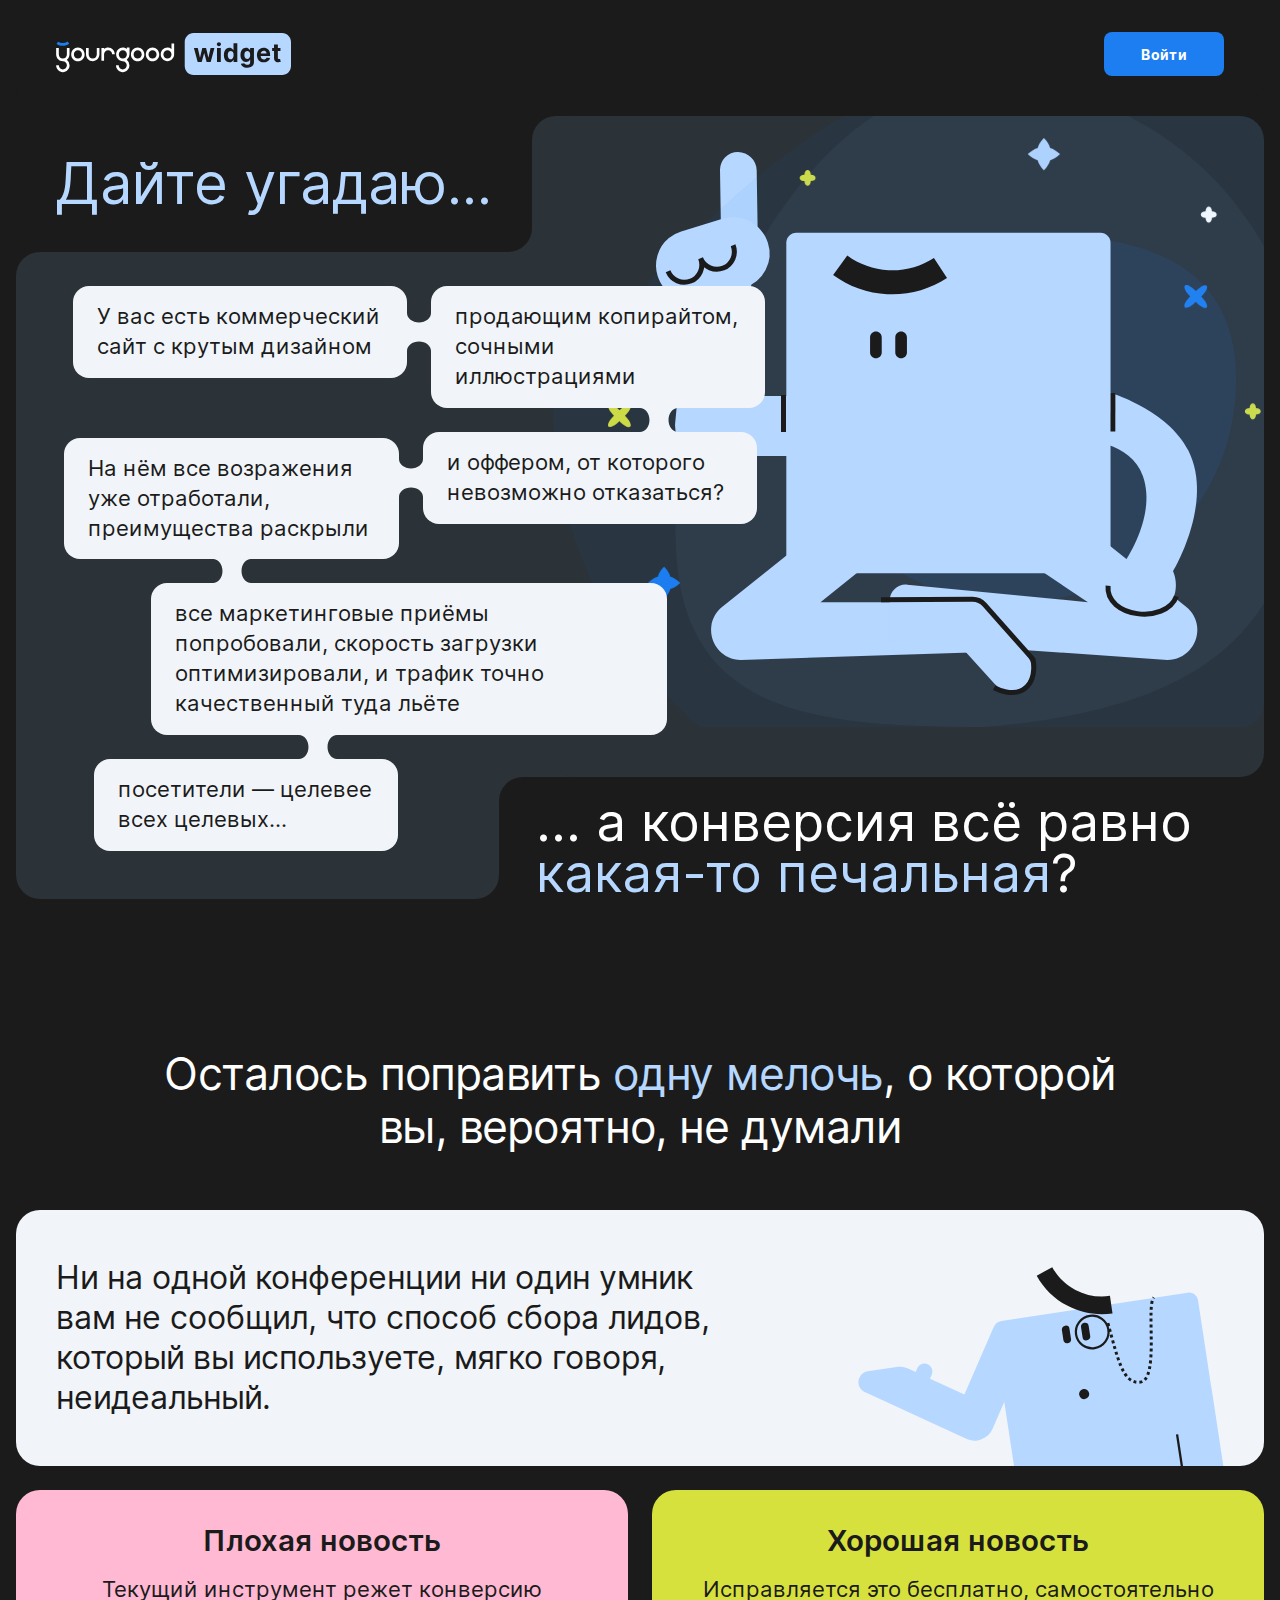
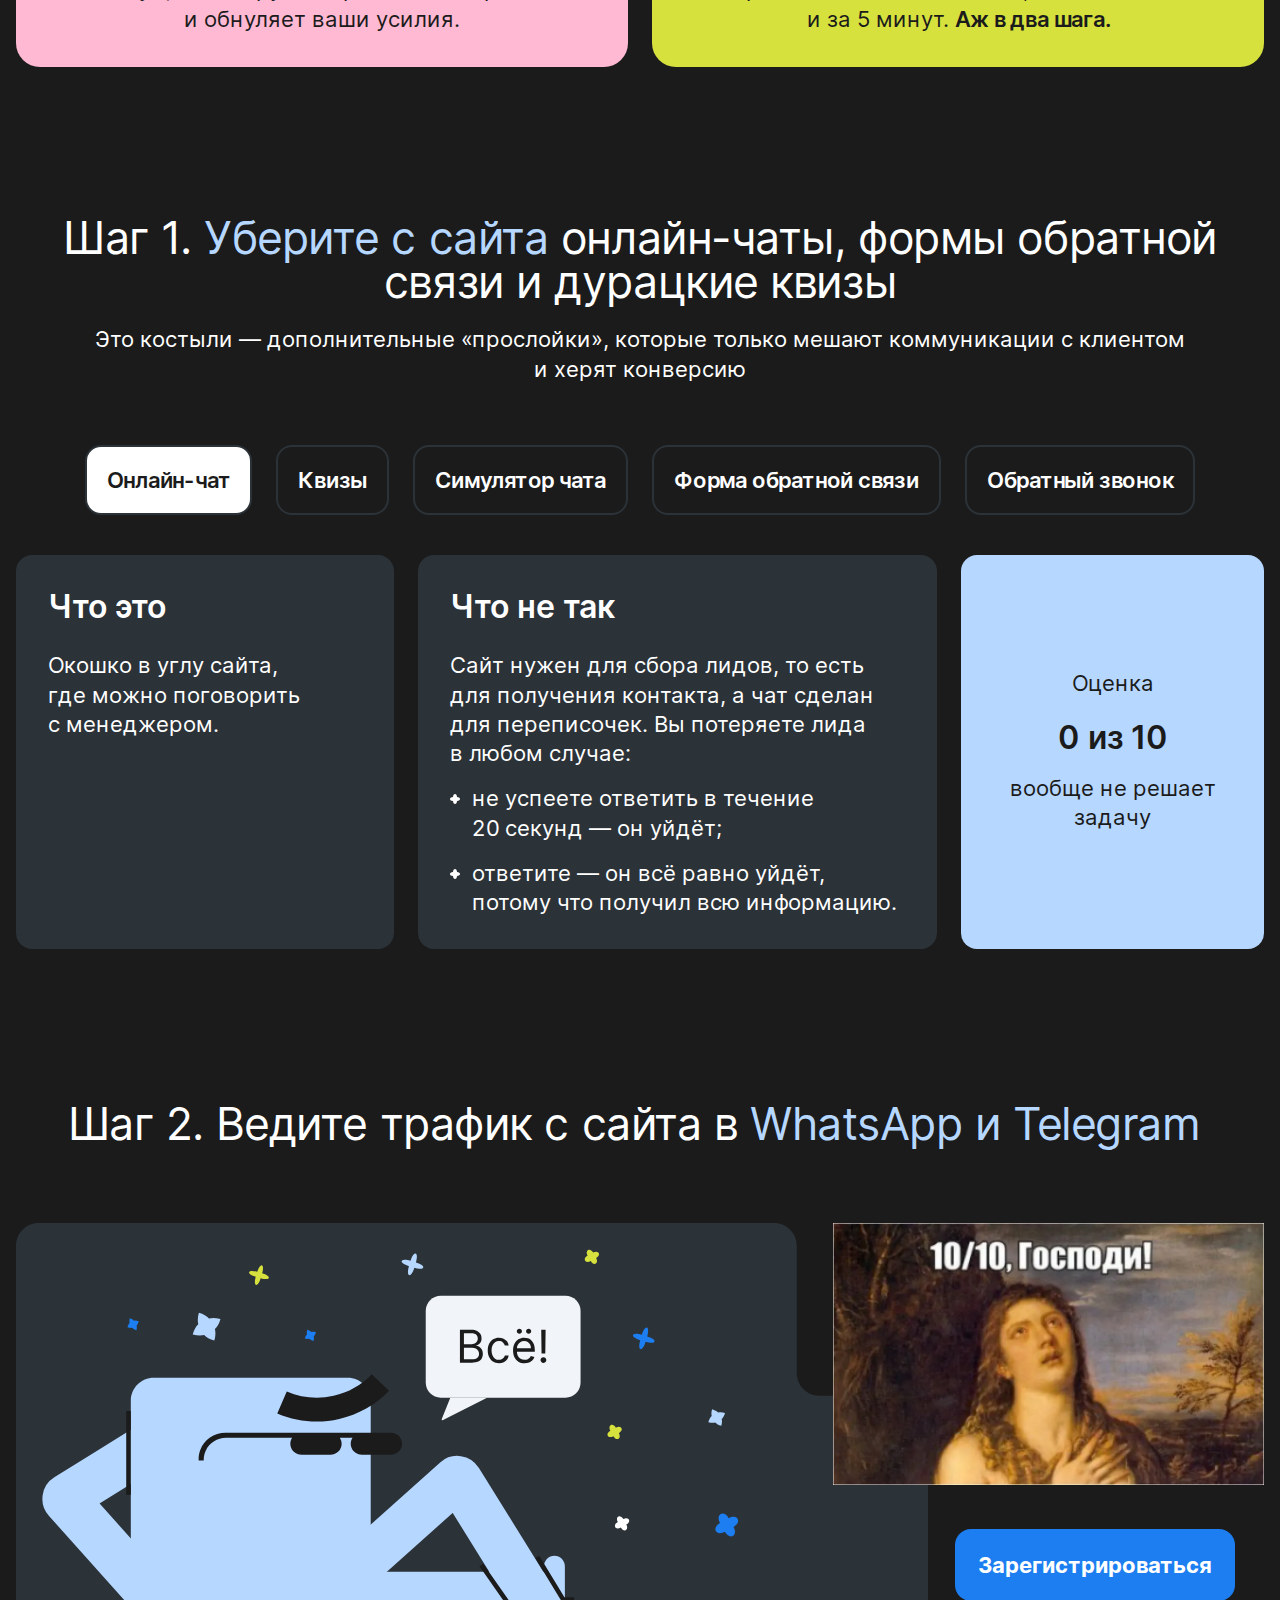
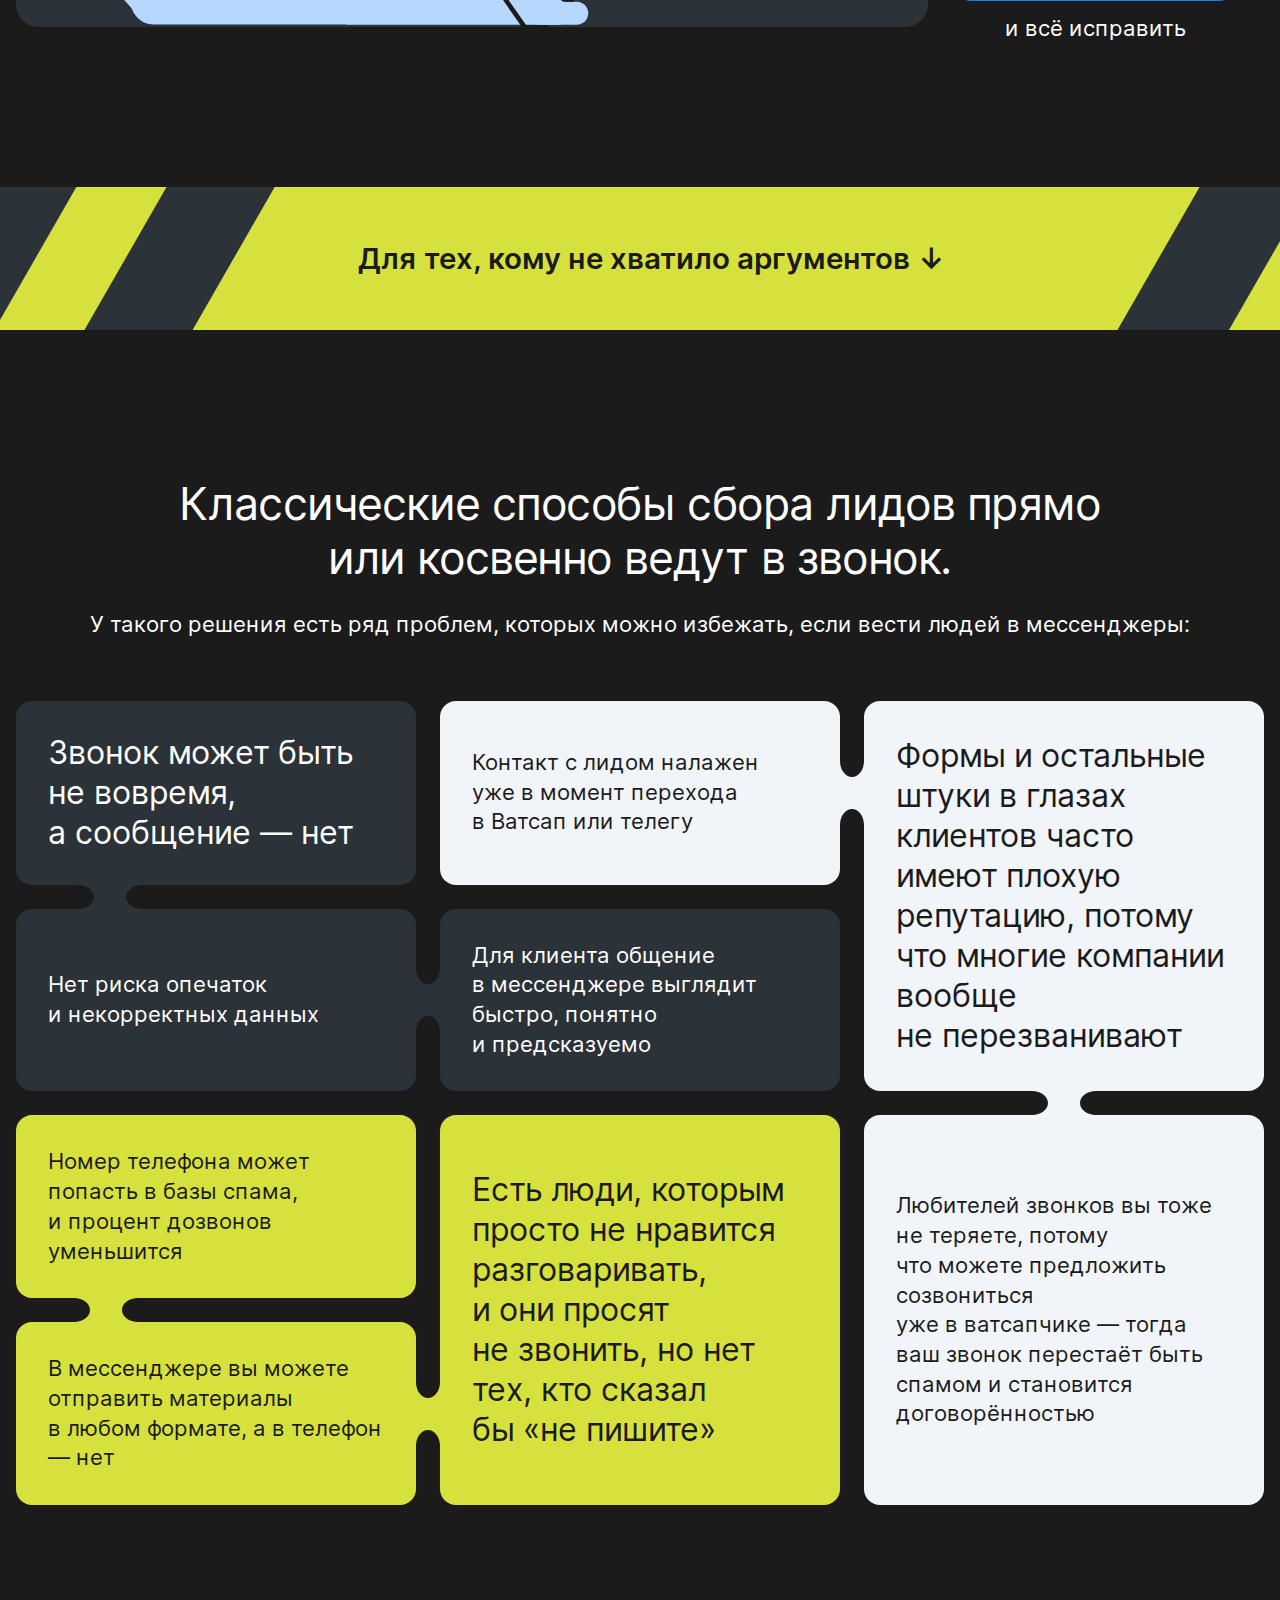
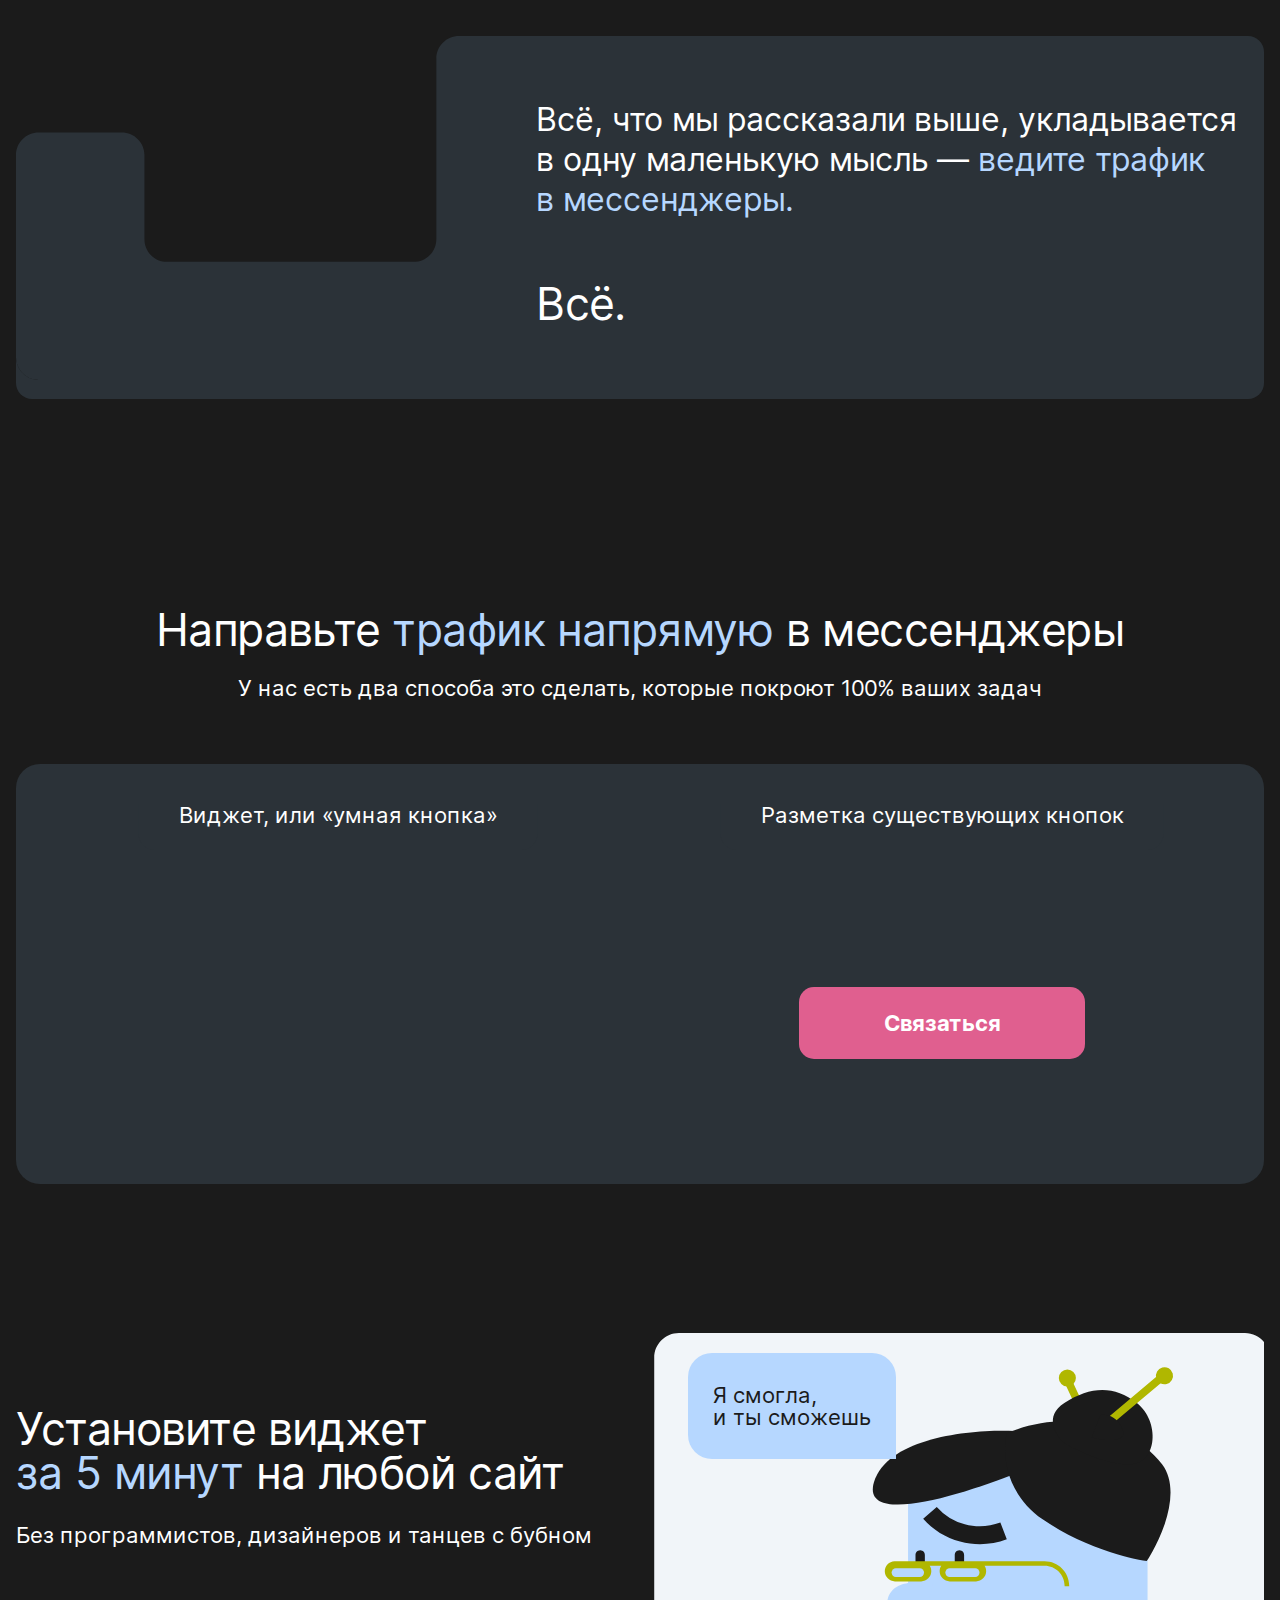
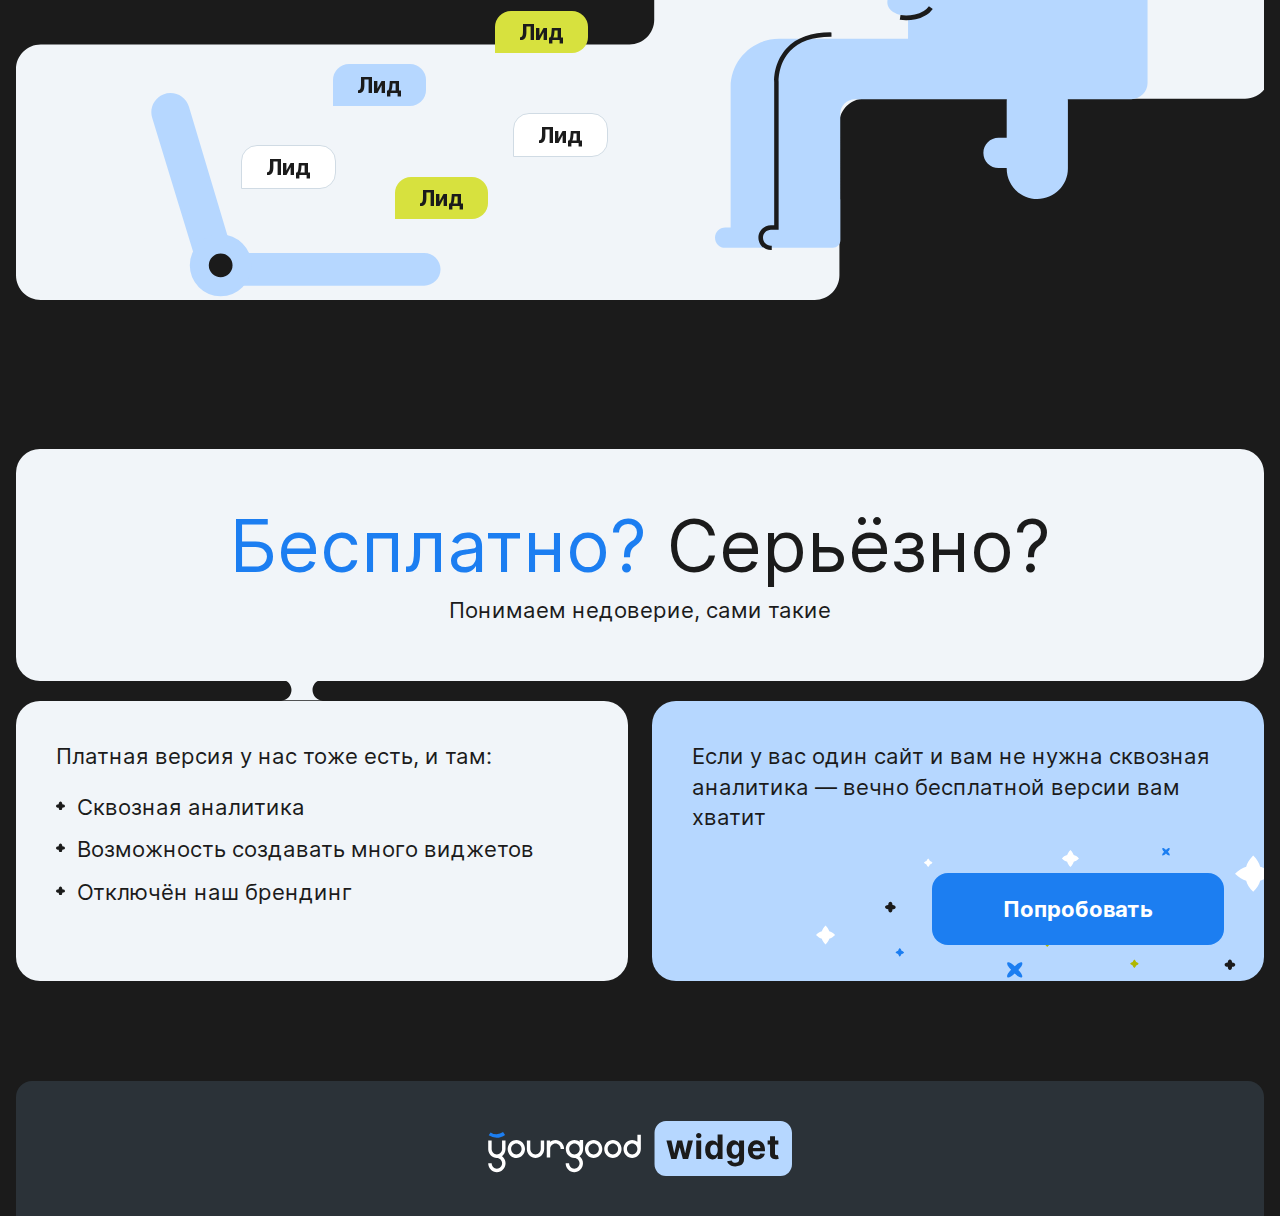
==== commit eab3a5a9: "alxmal" ====
--- a/confucius.html
+++ b/confucius.html
@@ -6,7 +6,7 @@
 	<title>Конфуций</title>
 	<meta charset="UTF-8" />
 	<meta name="format-detection" content="telephone=no" />
-	<link rel="stylesheet" href="css/style.min.css?_v=20240818185419" />
+	<link rel="stylesheet" href="css/style.min.css?_v=20240818192446" />
 	<link rel="shortcut icon" href="favicon.ico" />
 	<meta name="viewport" content="width=device-width, initial-scale=1.0" />
 	<meta name="description" content="Our awesome brand new website" />
@@ -41,8 +41,13 @@
 						</div>
 						<div class="confucius-hero__right">
 							<div class="confucius-hero__image">
-								<img loading="lazy" decoding="async" class="confucius-hero__body-image" src="img/confucius/conf-hero.svg" width="711" height="717" alt="Awesome image" />
+								<picture>
+									<source srcset="img/confucius/conf-hero-mob.svg" media="(max-width: 479px)" />
+									<img class="confucius-hero__body-image" src="img/confucius/conf-hero2.svg" width="711" height="611" alt="Awesome image" />
+								</picture>
+
 								<img loading="lazy" decoding="async" class="confucius-hero__finger" src="img/confucius/conf-hero-finger.svg" width="35" height="105" alt="Awesome image" />
+
 								<img class="confucius-hero__stars confucius-hero__stars--01" decoding="async" data-no-lazy data-prlx-mouse src="img/confucius/conf-stars-1.svg" width="689" height="413" alt="Awesome image" />
 								<img class="confucius-hero__stars confucius-hero__stars--02" decoding="async" data-no-lazy data-prlx-mouse data-prlx-dxr src="img/confucius/conf-stars-2.svg" width="383" height="429" alt="Awesome image" />
 								<img class="confucius-hero__stars confucius-hero__stars--03" decoding="async" data-no-lazy data-prlx-mouse data-prlx-dxy src="img/confucius/conf-stars-3.svg" width="558" height="133" alt="Awesome image" />
@@ -389,7 +394,7 @@
 
 	</div>
 	<!-- prettier-ignore -->
-	<script src="js/app.min.js?_v=20240818185419"></script>
+	<script src="js/app.min.js?_v=20240818192446"></script>
 </body>
 
 </html>--- a/css/style.min.css
+++ b/css/style.min.css
@@ -1 +1 @@
-:root{--black-pure:#000;--black:#1b1b1b;--black-light:#2b3238;--blue:#1c7ef1;--blue-light:#b6d7ff;--white:#fff;--white-dark:#f1f5f9;--red:#ff3333;--orange:#ef755a;--orange-light:#ffb8a8;--main-color:var(--white);--primary-color:var(--blue);--secondary-color:var(--blue-light);--error-color:var(--red)}.wrapper--crm{--primary-color:var(--orange)}@font-face{font-family:Inter;font-display:swap;src:url(../fonts/Inter-Bold.woff2) format("woff2"),url(../fonts/Inter-Bold.woff) format("woff");font-weight:700;font-style:normal}@font-face{font-family:Inter;font-display:swap;src:url(../fonts/Inter-Regular.woff2) format("woff2"),url(../fonts/Inter-Regular.woff) format("woff");font-weight:400;font-style:normal}@font-face{font-family:Inter;font-display:swap;src:url(../fonts/Inter-SemiBold.woff2) format("woff2"),url(../fonts/Inter-SemiBold.woff) format("woff");font-weight:600;font-style:normal}*{padding:0;margin:0;border:0}*,:after,:before{-webkit-box-sizing:border-box;box-sizing:border-box}body,html{height:100%;min-width:320px}body{color:var(--main-color);line-height:1;font-family:Inter;font-size:var(--main-offsize);-ms-text-size-adjust:100%;-moz-text-size-adjust:100%;-webkit-text-size-adjust:100%;-webkit-font-smoothing:antialiased;-moz-osx-font-smoothing:grayscale}button,input,textarea{font-family:Inter;font-size:inherit}button{cursor:pointer;color:inherit;background-color:inherit}a{color:inherit}a:link,a:visited{text-decoration:none}a:hover{text-decoration:none}ul li{list-style:none}img{vertical-align:top}h1,h2,h3,h4,h5,h6{font-weight:inherit;font-size:inherit}body{background-color:var(--black)}.lock body{overflow:hidden;-ms-touch-action:none;touch-action:none;-ms-scroll-chaining:none;overscroll-behavior:none}.wrapper{min-height:100%;display:-webkit-box;display:-ms-flexbox;display:flex;-webkit-box-orient:vertical;-webkit-box-direction:normal;-ms-flex-direction:column;flex-direction:column;overflow:hidden}@supports (overflow:clip){.wrapper{overflow:clip}}.wrapper>main{-webkit-box-flex:1;-ms-flex:1 1 auto;flex:1 1 auto}.wrapper>*{min-width:0}[class*=__container]{max-width:89.5rem;margin:0 auto;padding:0 1rem}[class*=__container-narrow]{max-width:84.5rem;margin:0 auto;padding:0 1rem}.button{display:-webkit-box;display:-ms-flexbox;display:flex;-webkit-box-pack:center;-ms-flex-pack:center;justify-content:center;-webkit-box-align:center;-ms-flex-align:center;align-items:center;width:100%;line-height:normal;text-align:center;font-weight:700;border:1px solid transparent;background-color:var(--primary-color);color:var(--main-color);border-radius:var(--border-radius);-webkit-transition:color .4s ease,opacity .4s ease,background-color .4s ease,border-color .4s ease;transition:color .4s ease,opacity .4s ease,background-color .4s ease,border-color .4s ease}.button--disabled{pointer-events:none;cursor:not-allowed}button[type=submit] span,button[type=submit] svg{-webkit-transition:opacity .6s ease;transition:opacity .6s ease}._sending button[type=submit]{position:relative}._sending button[type=submit]::after{content:"";position:absolute;margin:auto;left:0;top:0;bottom:0;right:0;-webkit-animation:load-spin ease infinite 3s;animation:load-spin ease infinite 3s;width:8px;height:8px;border-radius:100%;-webkit-box-shadow:8px 8px var(--secondary),-8px 8px #dfdfdf,-8px -8px var(--secondary),8px -8px #dfdfdf;box-shadow:8px 8px var(--secondary),-8px 8px #dfdfdf,-8px -8px var(--secondary),8px -8px #dfdfdf}._sending button[type=submit] span,._sending button[type=submit] svg{opacity:0}[class*=-ibg]{position:relative}[class*=-ibg] img{position:absolute;width:100%;height:100%;top:0;left:0;-o-object-fit:cover;object-fit:cover}[class*=-ibg_contain] img{-o-object-fit:contain;object-fit:contain}.title{line-height:120%;letter-spacing:-.01em;text-align:center}.title span{color:var(--secondary-color)}.text-elipsis{overflow:hidden;text-overflow:ellipsis;display:-webkit-box;-webkit-line-clamp:2;line-clamp:2;-webkit-box-orient:vertical}.visually-hidden{width:1px;margin:-1px;height:1px;border:0;padding:0;position:absolute;white-space:nowrap;clip-path:inset(100%);clip:rect(0 0 0 0);overflow:hidden}@-webkit-keyframes load-spin{0%,100%{-webkit-box-shadow:8px 8px var(--secondary-color),-8px 8px #dfdfdf,-8px -8px var(--secondary-color),8px -8px #dfdfdf;box-shadow:8px 8px var(--secondary-color),-8px 8px #dfdfdf,-8px -8px var(--secondary-color),8px -8px #dfdfdf}25%{-webkit-box-shadow:-8px 8px #dfdfdf,-8px -8px var(--secondary-color),8px -8px #dfdfdf,8px 8px var(--secondary-color);box-shadow:-8px 8px #dfdfdf,-8px -8px var(--secondary-color),8px -8px #dfdfdf,8px 8px var(--secondary-color)}50%{-webkit-box-shadow:-8px -8px var(--secondary-color),8px -8px #dfdfdf,8px 8px var(--secondary-color),-8px 8px #dfdfdf;box-shadow:-8px -8px var(--secondary-color),8px -8px #dfdfdf,8px 8px var(--secondary-color),-8px 8px #dfdfdf}75%{-webkit-box-shadow:8px -8px #dfdfdf,8px 8px #4f4d49,-8px 8px #dfdfdf,-8px -8px #4f4d49;box-shadow:8px -8px #dfdfdf,8px 8px #4f4d49,-8px 8px #dfdfdf,-8px -8px #4f4d49}}@keyframes load-spin{0%,100%{-webkit-box-shadow:8px 8px var(--secondary-color),-8px 8px #dfdfdf,-8px -8px var(--secondary-color),8px -8px #dfdfdf;box-shadow:8px 8px var(--secondary-color),-8px 8px #dfdfdf,-8px -8px var(--secondary-color),8px -8px #dfdfdf}25%{-webkit-box-shadow:-8px 8px #dfdfdf,-8px -8px var(--secondary-color),8px -8px #dfdfdf,8px 8px var(--secondary-color);box-shadow:-8px 8px #dfdfdf,-8px -8px var(--secondary-color),8px -8px #dfdfdf,8px 8px var(--secondary-color)}50%{-webkit-box-shadow:-8px -8px var(--secondary-color),8px -8px #dfdfdf,8px 8px var(--secondary-color),-8px 8px #dfdfdf;box-shadow:-8px -8px var(--secondary-color),8px -8px #dfdfdf,8px 8px var(--secondary-color),-8px 8px #dfdfdf}75%{-webkit-box-shadow:8px -8px #dfdfdf,8px 8px #4f4d49,-8px 8px #dfdfdf,-8px -8px #4f4d49;box-shadow:8px -8px #dfdfdf,8px 8px #4f4d49,-8px 8px #dfdfdf,-8px -8px #4f4d49}}.header{position:absolute;left:0;width:100%;-webkit-transition:top .4s ease;transition:top .4s ease}.header._header-scroll{position:fixed;z-index:15;top:0}.header__content{display:-webkit-box;display:-ms-flexbox;display:flex;-webkit-box-pack:justify;-ms-flex-pack:justify;justify-content:space-between;-webkit-box-align:center;-ms-flex-align:center;align-items:center;gap:40px;background-color:var(--black);border-radius:0 0 var(--border-radius) var(--border-radius)}.header__logo img{max-width:100%;height:auto;-o-object-fit:cover;object-fit:cover}.menu-open .menu::before{content:"";position:fixed;z-index:5;width:100%;height:110px;left:0;top:0;background-color:var(--gray-lightest);-webkit-transition:opacity 0s ease .4s;transition:opacity 0s ease .4s;opacity:.8}.menu__item::after{content:"";display:block;position:absolute;bottom:-3px;left:0;width:100%;height:1px;-webkit-transform-origin:left;-ms-transform-origin:left;transform-origin:left;-webkit-transform:scale(0);-ms-transform:scale(0);transform:scale(0);background-color:var(--main-color);-webkit-transition:-webkit-transform .3s ease 0s;transition:-webkit-transform .3s ease 0s;transition:transform .3s ease 0s;transition:transform .3s ease 0s,-webkit-transform .3s ease 0s}.menu__item a{position:relative;display:-webkit-box;display:-ms-flexbox;display:flex;-webkit-box-align:center;-ms-flex-align:center;align-items:center;gap:8px;white-space:nowrap;-webkit-transition:color .4s ease,-webkit-transform .4s ease;transition:color .4s ease,-webkit-transform .4s ease;transition:transform .4s ease,color .4s ease;transition:transform .4s ease,color .4s ease,-webkit-transform .4s ease}.menu__item a svg{-webkit-box-flex:0;-ms-flex:0 0 16px;flex:0 0 16px;-webkit-transition:-webkit-transform .4s ease;transition:-webkit-transform .4s ease;transition:transform .4s ease;transition:transform .4s ease,-webkit-transform .4s ease}.icon-menu{display:none}.menu__item{position:relative}.menu__item.opened svg{-webkit-transform:rotate(-180deg);-ms-transform:rotate(-180deg);transform:rotate(-180deg)}.touch .menu__sublist{padding-top:10px}.menu__sublist li{color:var(--main-color);-webkit-transition:color .4s ease;transition:color .4s ease}.menu__sublist li:not(:last-child){margin-bottom:10px}.menu__sublist li a{padding:0;font-size:16px}.footer__body{background-color:var(--black-light);border-radius:var(--border-radius) var(--border-radius) 0 0}.footer__logo{display:-webkit-box;display:-ms-flexbox;display:flex;-webkit-box-pack:center;-ms-flex-pack:center;justify-content:center;-webkit-box-align:center;-ms-flex-align:center;align-items:center;width:100%;margin:0 auto}.footer__logo img{max-width:100%;height:auto;-o-object-fit:cover;object-fit:cover}.page{padding-bottom:100px}.hero__body{display:-webkit-box;display:-ms-flexbox;display:flex;-webkit-box-pack:justify;-ms-flex-pack:justify;justify-content:space-between;background-color:var(--black-light);border-radius:var(--border-radius)}.hero__content{display:-webkit-box;display:-ms-flexbox;display:flex;-webkit-box-orient:vertical;-webkit-box-direction:normal;-ms-flex-direction:column;flex-direction:column}.hero__info{position:relative;line-height:120%}.hero__title{color:var(--secondary-color)}.hero__descr{-webkit-box-flex:0;-ms-flex:0 1 auto;flex:0 1 auto}.image-hero{position:relative;display:-webkit-box;display:-ms-flexbox;display:flex;-webkit-box-pack:end;-ms-flex-pack:end;justify-content:flex-end}.image-hero__body{position:relative;z-index:5;aspect-ratio:342/551;width:62.0689655172%;height:auto;-o-object-fit:cover;object-fit:cover;overflow:visible}.image-hero__hand{position:absolute;z-index:4;left:0;top:36%;width:54.0834845735%;height:auto;aspect-ratio:298/108;-webkit-transform:rotate(52deg);-ms-transform:rotate(52deg);transform:rotate(52deg);-webkit-transform-origin:90% 50%;-ms-transform-origin:90% 50%;transform-origin:90% 50%;-webkit-animation:handWave 3s infinite;animation:handWave 3s infinite}.hero-benefits{position:relative;z-index:4}.hero-benefits__items{position:relative;display:-webkit-box;display:-ms-flexbox;display:flex;border-radius:var(--border-radius)}.hero-benefits__items::after{content:"";position:absolute;aspect-ratio:12/24;background:url(../img/icons/hero-separator.svg) 0 0/contain no-repeat;left:50%;top:50%;-webkit-transform:translate(-50%,-50%);-ms-transform:translate(-50%,-50%);transform:translate(-50%,-50%)}.hero-benefits__item{-webkit-box-flex:0;-ms-flex:0 1 50%;flex:0 1 50%}.benefit-hero{position:relative;background-color:var(--white-dark);border-radius:var(--border-radius);color:var(--black)}.benefit-hero__label{font-weight:600;line-height:125%}.benefit-hero__descr{line-height:136%}.direct-traffic__top-row{display:-ms-grid;display:grid;-ms-flex-line-pack:start;align-content:start;-webkit-box-align:start;-ms-flex-align:start;align-items:start;text-align:center}.direct-traffic__descr{line-height:140%}.direct-traffic__items{display:-ms-grid;display:grid;border-radius:var(--border-radius);background-color:var(--black-light)}.item-traffic{position:relative;overflow:hidden}.item-traffic__image img{max-width:100%;height:auto;-o-object-fit:cover;object-fit:cover;aspect-ratio:640/386;border-radius:var(--border-radius)}.item-traffic__label{position:absolute;z-index:3;width:-webkit-max-content;width:-moz-max-content;width:max-content;max-width:95%;top:0;left:50%;text-align:center;-webkit-transform:translate(-50%,0);-ms-transform:translate(-50%,0);transform:translate(-50%,0);background-color:var(--black-light);border-radius:0 0 var(--border-radius) var(--border-radius)}.item-traffic__icon{position:absolute;aspect-ratio:1;-webkit-transform:translate(0,-25%);-ms-transform:translate(0,-25%);transform:translate(0,-25%)}.item-traffic__icon-wrapper{position:relative;width:100%;height:100%}.animation-step-03 .item-traffic__icon-wrapper{-webkit-animation:pressButtonFirst 1.3s forwards;animation:pressButtonFirst 1.3s forwards}.item-traffic__icon-whatsapp{position:absolute;top:0;left:0;z-index:2;width:100%;height:100%;-o-object-fit:cover;object-fit:cover}.animation-step-01 .item-traffic__icon-whatsapp{opacity:0;visibility:hidden;-webkit-transition:color .2s ease,opacity .2s ease,visibility .2s ease;transition:color .2s ease,opacity .2s ease,visibility .2s ease}.item-traffic__icon-gif{position:absolute;top:0;left:0;width:100%;height:100%;-o-object-fit:cover;object-fit:cover;border-radius:50%;overflow:hidden;opacity:0;visibility:hidden}.animation-step-01 .item-traffic__icon-gif{opacity:1;visibility:visible;-webkit-transition:color .2s ease,opacity .2s ease,visibility .2s ease;transition:color .2s ease,opacity .2s ease,visibility .2s ease}.item-traffic__icon-cursor{position:absolute;z-index:4;top:0;left:0;-webkit-transform:translate3D(0,110%,0);-ms-transform:translate3D(0,110%,0);transform:translate3D(0,110%,0);opacity:0;-webkit-transition:opacity .2s linear .2s,visibility .2s linear .2s;transition:opacity .2s linear .2s,visibility .2s linear .2s;aspect-ratio:112/107}.animation-step-02 .item-traffic__icon-cursor{opacity:1;-webkit-animation:moveCursorFirst 2s forwards;animation:moveCursorFirst 2s forwards}.animation-step-04 .item-traffic__icon-cursor{opacity:0;visibility:hidden}.item-traffic__icon-01{position:absolute;width:100%;height:100%;z-index:4;opacity:0;visibility:hidden;-webkit-transition:opacity .3s ease,visibility .3s ease;transition:opacity .3s ease,visibility .3s ease}.animation-step-04 .item-traffic__icon-01{opacity:1;visibility:visible;-webkit-transition:opacity .3s ease .3s,visibility .3s ease .3s;transition:opacity .3s ease .3s,visibility .3s ease .3s}.item-traffic__icon-02{position:absolute;z-index:4;-webkit-transform:translate3D(0,-113.6%,0);-ms-transform:translate3D(0,-113.6%,0);transform:translate3D(0,-113.6%,0);opacity:0;visibility:hidden;-webkit-transition:opacity .3s ease,visibility .3s ease;transition:opacity .3s ease,visibility .3s ease;aspect-ratio:1;height:auto}.animation-step-04 .item-traffic__icon-02{opacity:1;visibility:visible;aspect-ratio:1;-webkit-transition:opacity .3s ease .6s,visibility .3s ease .6s;transition:opacity .3s ease .6s,visibility .3s ease .6s}.item-traffic__icon-03{position:absolute;z-index:4;-webkit-transform:translate3D(0,-227.2%,0);-ms-transform:translate3D(0,-227.2%,0);transform:translate3D(0,-227.2%,0);aspect-ratio:1;height:auto;opacity:0;visibility:hidden;-webkit-transition:opacity .3s ease,visibility .3s ease;transition:opacity .3s ease,visibility .3s ease}.animation-step-04 .item-traffic__icon-03{opacity:1;visibility:visible;-webkit-transition:opacity .3s ease .9s,visibility .3s ease .9s;transition:opacity .3s ease .9s,visibility .3s ease .9s}.item-traffic__decor-button{background-color:#e05f8f;position:absolute;right:50%;-webkit-transform:translate(50%,0);-ms-transform:translate(50%,0);transform:translate(50%,0)}.animation-step-02 .item-traffic__decor-button{-webkit-animation:pressButton .7s forwards;animation:pressButton .7s forwards}.item-traffic__cursor{position:absolute;bottom:0;right:0;-webkit-transform:translate3D(0,140px,0);-ms-transform:translate3D(0,140px,0);transform:translate3D(0,140px,0);opacity:0;-webkit-transition:opacity 2s;transition:opacity 2s;aspect-ratio:112/120}.animation-step-01 .item-traffic__cursor{opacity:1;-webkit-animation:moveCursor 1s forwards;animation:moveCursor 1s forwards}.item-traffic__qr-code{position:absolute;z-index:2;pointer-events:none;left:50%;bottom:0;width:72.1875%;height:auto;-webkit-transform:translate(-50%,100%);-ms-transform:translate(-50%,100%);transform:translate(-50%,100%);opacity:0}.loaded .item-traffic__qr-code{-webkit-transition:opacity .2s ease,-webkit-transform 0s linear .4s;transition:opacity .2s ease,-webkit-transform 0s linear .4s;transition:transform 0s linear .4s,opacity .2s ease;transition:transform 0s linear .4s,opacity .2s ease,-webkit-transform 0s linear .4s}.item-traffic::after{content:"";position:absolute;width:100%;height:100%;top:0;left:0;background-color:rgba(32,32,32,.4);-webkit-transform:translate3D(0,100%,0);-ms-transform:translate3D(0,100%,0);transform:translate3D(0,100%,0)}.loaded .item-traffic::after{-webkit-transition:opacity .2s ease,-webkit-transform 0s linear .2s;transition:opacity .2s ease,-webkit-transform 0s linear .2s;transition:transform 0s linear .2s,opacity .2s ease;transition:transform 0s linear .2s,opacity .2s ease,-webkit-transform 0s linear .2s}.item-traffic--first.animation-step-04::after{-webkit-transform:translate3D(0,12.4%,0);-ms-transform:translate3D(0,12.4%,0);transform:translate3D(0,12.4%,0);opacity:1;-webkit-transition:opacity .4s ease,-webkit-transform 1s linear;transition:opacity .4s ease,-webkit-transform 1s linear;transition:transform 1s linear,opacity .4s ease;transition:transform 1s linear,opacity .4s ease,-webkit-transform 1s linear}.item-traffic--first.animation-step-04 .item-traffic__qr-code{-webkit-transform:translate3D(-50%,0,0);-ms-transform:translate3D(-50%,0,0);transform:translate3D(-50%,0,0);opacity:1;-webkit-transition:opacity .4s ease,-webkit-transform 1s linear .2s;transition:opacity .4s ease,-webkit-transform 1s linear .2s;transition:transform 1s linear .2s,opacity .4s ease;transition:transform 1s linear .2s,opacity .4s ease,-webkit-transform 1s linear .2s}.item-traffic--second.animation-step-03::after{-webkit-transform:translate3D(0,12.4%,0);-ms-transform:translate3D(0,12.4%,0);transform:translate3D(0,12.4%,0);opacity:1;-webkit-transition:opacity .4s ease,-webkit-transform 1s linear;transition:opacity .4s ease,-webkit-transform 1s linear;transition:transform 1s linear,opacity .4s ease;transition:transform 1s linear,opacity .4s ease,-webkit-transform 1s linear}.item-traffic--second.animation-step-03 .item-traffic__qr-code{-webkit-transform:translate3D(-50%,0,0);-ms-transform:translate3D(-50%,0,0);transform:translate3D(-50%,0,0);opacity:1;-webkit-transition:opacity .4s ease,-webkit-transform 1s linear .2s;transition:opacity .4s ease,-webkit-transform 1s linear .2s;transition:transform 1s linear .2s,opacity .4s ease;transition:transform 1s linear .2s,opacity .4s ease,-webkit-transform 1s linear .2s}.equally-well{--animation-duration:0s;--pause-duration:3s;--total-duration:calc(var(--animation-duration) + var(--pause-duration))}.equally-well__body{display:-webkit-box;display:-ms-flexbox;display:flex;-webkit-box-pack:center;-ms-flex-pack:center;justify-content:center;-webkit-box-align:center;-ms-flex-align:center;align-items:center}.equally-well__image{position:relative;aspect-ratio:334/235}.equally-well__body-image{-webkit-box-flex:0;-ms-flex:0 1 auto;flex:0 1 auto;width:52.380952381%;height:auto;aspect-ratio:176/203;-o-object-fit:cover;object-fit:cover}.equally-well__hand-left-image{position:absolute;top:-14%;aspect-ratio:98/124;width:29.1666666667%;height:auto;will-change:transform}._watcher-view .equally-well__hand-left-image{-webkit-animation:rotateAnimation var(--total-duration) linear infinite;animation:rotateAnimation var(--total-duration) linear infinite}.equally-well__hand-right-image{position:absolute;top:-14%;aspect-ratio:98/124;width:29.1666666667%;height:auto;-webkit-transform-origin:0 124px;-ms-transform-origin:0 124px;transform-origin:0 124px;will-change:transform}._watcher-view .equally-well__hand-right-image{-webkit-animation:rotateAnimationInvert var(--total-duration) linear infinite;animation:rotateAnimationInvert var(--total-duration) linear infinite}.equally-well__title{-ms-flex-item-align:end;align-self:flex-end;background-color:var(--black-light);line-height:140%;will-change:transform}.description-tabs__top-row{display:-ms-grid;display:grid;-ms-flex-line-pack:start;align-content:start;-webkit-box-align:start;-ms-flex-align:start;align-items:start}.description-tabs__descr{line-height:140%;text-align:center}.description-tabs__swiper{-webkit-box-align:start;-ms-flex-align:start;align-items:flex-start}.tabs-descr{display:-webkit-box;display:-ms-flexbox;display:flex;-webkit-box-pack:center;-ms-flex-pack:center;justify-content:center;-webkit-box-align:center;-ms-flex-align:center;align-items:center;-ms-flex-wrap:wrap;flex-wrap:wrap}.tabs-descr__item{-webkit-box-flex:0;-ms-flex:0 1 auto;flex:0 1 auto;border:2px solid #2b3238;border-radius:var(--border-radius);font-weight:600;-webkit-transition:color .4s ease,background-color .4s ease;transition:color .4s ease,background-color .4s ease;-webkit-tap-highlight-color:transparent}.tabs-descr__item.active{background-color:var(--white);color:var(--black)}.slide-tabs{display:-webkit-box;display:-ms-flexbox;display:flex}.slide-tabs__col{border-radius:var(--border-radius);background-color:var(--black-light)}.slide-tabs__col--estimation{background-color:#b6d7ff;color:var(--black)}.slide-tabs__label{font-weight:600;line-height:125%}.slide-tabs__descr{display:-ms-grid;display:grid;-ms-flex-line-pack:start;align-content:start;-webkit-box-align:start;-ms-flex-align:start;align-items:start;line-height:133%}.slide-tabs__descr ul{display:-ms-grid;display:grid;-ms-flex-line-pack:start;align-content:start;-webkit-box-align:start;-ms-flex-align:start;align-items:start}.slide-tabs__descr ul li{display:-webkit-box;display:-ms-flexbox;display:flex;-webkit-box-align:start;-ms-flex-align:start;align-items:flex-start}.slide-tabs__descr ul li::before{content:"";aspect-ratio:1;-webkit-transform:translate(0,100%);-ms-transform:translate(0,100%);transform:translate(0,100%);background:url(../img/icons/star.svg) 0 0/cover no-repeat}.slide-tabs__score{font-weight:600;line-height:125%}.slide-tabs__descr-estimation{line-height:135%}.install-widget__body{position:relative}.install-widget__info{max-width:46.6666666667%}.install-widget__title{margin-bottom:24px;text-align:left}.install-widget__descr{line-height:140%}.install-widget__message{position:absolute;max-width:-webkit-max-content;max-width:-moz-max-content;max-width:max-content;background-color:#b6d7ff;color:var(--black)}.install-widget__leed{position:absolute;z-index:2;max-width:-webkit-max-content;max-width:-moz-max-content;max-width:max-content;will-change:transform;color:var(--black)}._watcher-view .install-widget__leed:first-child{-webkit-animation:chaoticFlight1 14s infinite linear;animation:chaoticFlight1 14s infinite linear}._watcher-view .install-widget__leed:nth-child(2){-webkit-animation:chaoticFlight2 8s infinite linear .2s;animation:chaoticFlight2 8s infinite linear .2s}._watcher-view .install-widget__leed:nth-child(3){-webkit-animation:chaoticFlight3 8s infinite linear;animation:chaoticFlight3 8s infinite linear}._watcher-view .install-widget__leed:nth-child(4){-webkit-animation:chaoticFlight4 10s infinite linear;animation:chaoticFlight4 10s infinite linear}._watcher-view .install-widget__leed:nth-child(5){-webkit-animation:chaoticFlight5 10s infinite linear .2s;animation:chaoticFlight5 10s infinite linear .2s}.install-widget__leed--white{background-color:var(--white)}.install-widget__leed--green{background-color:#d7e13e}.install-widget__leed--blue{background-color:var(--blue-light)}.install-widget__star{position:absolute;height:auto}.install-widget__star:first-child{aspect-ratio:124/169;width:9.3939393939%;left:20.5%;top:61.5%;-webkit-animation:chaoticFlightStars 15s infinite linear;animation:chaoticFlightStars 15s infinite linear}.install-widget__star:nth-child(2){aspect-ratio:114/61;width:8.6363636364%;left:30.3%;top:66%;-webkit-animation:chaoticFlightStars2 7.5s infinite linear;animation:chaoticFlightStars2 7.5s infinite linear}.install-widget__star:nth-child(3){aspect-ratio:145/145;width:10.9848484848%;left:41.8%;top:59%;-webkit-animation:chaoticFlightStars2 7.5s infinite linear;animation:chaoticFlightStars2 7.5s infinite linear}.about{color:var(--black)}.about__top-row{position:relative;display:-ms-grid;display:grid;-ms-flex-line-pack:start;align-content:start;-webkit-box-align:start;-ms-flex-align:start;align-items:start;background-color:var(--white-dark);border-radius:var(--border-radius);text-align:center}.about__top-row::after{content:"";position:absolute;bottom:1px;aspect-ratio:24/14;background:url(../img/icons/about-separator.svg) 0 0/contain no-repeat}.about__title{line-height:125%}.about__title span{color:var(--blue)}.about__items{display:-webkit-box;display:-ms-flexbox;display:flex}.item-about{display:-ms-grid;display:grid;-ms-flex-line-pack:start;align-content:start;-webkit-box-align:start;-ms-flex-align:start;align-items:start;border-radius:var(--border-radius);background-color:var(--white-dark)}.item-about:last-child{position:relative;background-color:var(--blue-light)}.item-about:last-child::after{content:"";position:absolute;width:73.1481481481%;height:auto;aspect-ratio:474/141;bottom:0;right:0;pointer-events:none;background:url(../img/about-stars.svg) 0 0/cover no-repeat}.item-about p{position:relative;z-index:1;line-height:140%}.item-about ul{display:-ms-grid;display:grid;-ms-flex-line-pack:start;align-content:start;-webkit-box-align:start;-ms-flex-align:start;align-items:start}.item-about ul li{display:-webkit-box;display:-ms-flexbox;display:flex;-webkit-box-align:start;-ms-flex-align:start;align-items:flex-start;line-height:140%}.item-about ul li::before{content:"";aspect-ratio:1;background:url(../img/icons/star-dark.svg) 0 0/cover no-repeat;-webkit-transform:translate3D(0,100%,0);-ms-transform:translate3D(0,100%,0);transform:translate3D(0,100%,0)}.item-about__button{position:relative;z-index:1}@-webkit-keyframes handWave{0%{-webkit-transform:rotate(0);transform:rotate(0)}50%{-webkit-transform:rotate(25deg);transform:rotate(25deg)}100%{-webkit-transform:rotate(0);transform:rotate(0)}}@keyframes handWave{0%{-webkit-transform:rotate(0);transform:rotate(0)}50%{-webkit-transform:rotate(25deg);transform:rotate(25deg)}100%{-webkit-transform:rotate(0);transform:rotate(0)}}@-webkit-keyframes rotateAnimation{0%{-webkit-transform:rotate(0);transform:rotate(0)}33.33%{-webkit-transform:rotate(var(--animation-deg));transform:rotate(var(--animation-deg))}66.66%{-webkit-transform:rotate(0);transform:rotate(0)}100%{-webkit-transform:rotate(0);transform:rotate(0)}}@keyframes rotateAnimation{0%{-webkit-transform:rotate(0);transform:rotate(0)}33.33%{-webkit-transform:rotate(var(--animation-deg));transform:rotate(var(--animation-deg))}66.66%{-webkit-transform:rotate(0);transform:rotate(0)}100%{-webkit-transform:rotate(0);transform:rotate(0)}}@-webkit-keyframes rotateAnimationInvert{0%{-webkit-transform:rotate(0);transform:rotate(0)}33.33%{-webkit-transform:rotate(var(--animation-deg-minus));transform:rotate(var(--animation-deg-minus))}66.66%{-webkit-transform:rotate(0);transform:rotate(0)}100%{-webkit-transform:rotate(0);transform:rotate(0)}}@keyframes rotateAnimationInvert{0%{-webkit-transform:rotate(0);transform:rotate(0)}33.33%{-webkit-transform:rotate(var(--animation-deg-minus));transform:rotate(var(--animation-deg-minus))}66.66%{-webkit-transform:rotate(0);transform:rotate(0)}100%{-webkit-transform:rotate(0);transform:rotate(0)}}@-webkit-keyframes pressButton{0%{-webkit-transform:translate(50%,0) scale(1);transform:translate(50%,0) scale(1)}50%{-webkit-transform:translate(50%,0) scale(.9);transform:translate(50%,0) scale(.9)}100%{-webkit-transform:translate(50%,0) scale(1);transform:translate(50%,0) scale(1)}}@keyframes pressButton{0%{-webkit-transform:translate(50%,0) scale(1);transform:translate(50%,0) scale(1)}50%{-webkit-transform:translate(50%,0) scale(.9);transform:translate(50%,0) scale(.9)}100%{-webkit-transform:translate(50%,0) scale(1);transform:translate(50%,0) scale(1)}}@-webkit-keyframes pressButtonFirst{0%{-webkit-transform:scale(1);transform:scale(1)}50%{-webkit-transform:scale(.9);transform:scale(.9)}100%{-webkit-transform:scale(1);transform:scale(1)}}@keyframes pressButtonFirst{0%{-webkit-transform:scale(1);transform:scale(1)}50%{-webkit-transform:scale(.9);transform:scale(.9)}100%{-webkit-transform:scale(1);transform:scale(1)}}.crm-hero{position:relative}.crm-hero__body{position:relative;z-index:2;display:-webkit-box;display:-ms-flexbox;display:flex;border-radius:var(--border-radius);background-color:var(--black-light)}.crm-hero__title{line-height:120%}.crm-hero__title span:first-child{white-space:nowrap}.crm-hero__title span:last-child{color:var(--orange-light)}.crm-hero__full-image{position:relative;aspect-ratio:856/533}.crm-hero__image-body{width:100%;height:100%;-o-object-fit:cover;object-fit:cover}.crm-hero__hand-left{position:absolute;height:auto;aspect-ratio:172/183;-webkit-animation:crmRotateAnimation 3s linear infinite;animation:crmRotateAnimation 3s linear infinite;-webkit-transform-origin:bottom right;-ms-transform-origin:bottom right;transform-origin:bottom right;--animation-deg:13.54deg}.crm-hero__visual{-webkit-box-flex:0;-ms-flex:0 1 65.1445966514%;flex:0 1 65.1445966514%;margin-left:-19.7869101979%}.what-mean__slide{display:-ms-grid;display:grid}.what-mean__slide--01 .col-slide-2{position:relative}.what-mean__slide--01 .col-slide-2::after{content:"";position:absolute;z-index:3;aspect-ratio:30/64;width:auto;background:url(../img/crm/separator-vertical.svg) 0 0/contain no-repeat}.what-mean__slide--02 .slide-what-mean__col{display:-webkit-box;display:-ms-flexbox;display:flex;-webkit-box-orient:vertical;-webkit-box-direction:normal;-ms-flex-direction:column;flex-direction:column;line-height:133%}.what-mean__slide--02 .slide-what-mean__col:nth-of-type(2){position:relative}.what-mean__slide--02 .slide-what-mean__col:nth-of-type(2)::after{content:"";position:absolute;z-index:3;aspect-ratio:30/64;width:auto;background:url(../img/crm/separator-vertical.svg) 0 0/contain no-repeat}.what-mean__slide--02 .slide-what-mean__col:nth-of-type(3){position:relative}.what-mean__slide--02 .slide-what-mean__col:nth-of-type(3)::after{content:"";position:absolute;z-index:3;aspect-ratio:30/64;width:auto;background:url(../img/crm/separator-vertical.svg) 0 0/contain no-repeat}.what-mean__slide--02 .slide-what-mean__col:last-of-type{background-color:var(--orange-light);color:var(--black);text-align:center}.what-mean__slide--03 .col-slide-2{position:relative}.what-mean__slide--03 .col-slide-2::after{content:"";position:absolute;z-index:3;aspect-ratio:30/64;width:auto;background:url(../img/crm/separator-vertical.svg) 0 0/contain no-repeat}.what-mean__slide--04 .col-slide-2{position:relative}.what-mean__slide--04 .col-slide-2::after{content:"";position:absolute;z-index:3;aspect-ratio:30/64;width:auto;background:url(../img/crm/separator-vertical.svg) 0 0/contain no-repeat}.slide-what-mean__col{border-radius:var(--border-radius);background-color:var(--black-light)}.slide-text-col{display:-webkit-box;display:-ms-flexbox;display:flex;-webkit-box-orient:vertical;-webkit-box-direction:normal;-ms-flex-direction:column;flex-direction:column;height:100%;line-height:133%}.col-slide-1{display:-webkit-box;display:-ms-flexbox;display:flex;-webkit-box-orient:vertical;-webkit-box-direction:normal;-ms-flex-direction:column;flex-direction:column;-webkit-box-pack:center;-ms-flex-pack:center;justify-content:center;-webkit-box-align:center;-ms-flex-align:center;align-items:center}.col-slide-1__image{-webkit-box-flex:0;-ms-flex-positive:0;flex-grow:0;-ms-flex-negative:1;flex-shrink:1;aspect-ratio:1}.col-slide-1__image img{width:100%;height:100%;-o-object-fit:cover;object-fit:cover}.col-slide-1__label{font-weight:600;line-height:133%;text-align:center}.col-slide-4{display:-webkit-box;display:-ms-flexbox;display:flex;-webkit-box-orient:vertical;-webkit-box-direction:normal;-ms-flex-direction:column;flex-direction:column;-webkit-box-pack:center;-ms-flex-pack:center;justify-content:center;-webkit-box-align:center;-ms-flex-align:center;align-items:center;text-align:center;background-color:var(--orange-light);color:var(--black)}.col-slide-4 b{font-weight:600}.col-slide-4__label{font-weight:600;line-height:133%;text-align:center}.why-us__top-row{display:-webkit-box;display:-ms-flexbox;display:flex;-webkit-box-pack:center;-ms-flex-pack:center;justify-content:center;-webkit-box-align:center;-ms-flex-align:center;align-items:center}.why-us__top-text{-webkit-box-flex:0;-ms-flex:0 1 auto;flex:0 1 auto}.why-us__logo{-webkit-box-flex:0;-ms-flex-positive:0;flex-grow:0;-ms-flex-negative:0;flex-shrink:0}.why-us__logo img{max-width:100%;height:auto;-o-object-fit:cover;object-fit:cover}.why-us__columns{display:-ms-grid;display:grid;-webkit-box-align:start;-ms-flex-align:start;align-items:start;-ms-flex-line-pack:start;align-content:start}.why-us__column{display:-ms-grid;display:grid}.why-us__column--2{color:var(--black)}.why-us__element{display:-webkit-box;display:-ms-flexbox;display:flex;-webkit-box-orient:vertical;-webkit-box-direction:normal;-ms-flex-direction:column;flex-direction:column;border-radius:var(--border-radius)}.why-us__element--1{position:relative;-webkit-box-ordinal-group:2;-ms-flex-order:1;order:1;-webkit-box-pack:justify;-ms-flex-pack:justify;justify-content:space-between;background-color:#e5ebf0;color:var(--black)}.why-us__element--1::after{content:"";position:absolute;z-index:3;aspect-ratio:30/64;width:auto;background:url(../img/crm/separator-vertical-light.svg) 0 0/contain no-repeat}.why-us__element--2{position:relative;background-color:var(--black-light);color:var(--white)}.why-us__element--2::after{content:"";position:absolute;z-index:3;aspect-ratio:30/64;width:auto;background:url(../img/crm/separator-vertical.svg) 0 0/contain no-repeat}.why-us__element--3{color:var(--black);background-color:#e5ebf0}.why-us__element--4{position:relative;background-color:var(--black-light)}.why-us__element--4::after{content:"";position:absolute;z-index:3;aspect-ratio:30/64;width:auto;background:url(../img/crm/separator-vertical.svg) 0 0/contain no-repeat}.why-us__element--5{-webkit-box-ordinal-group:6;-ms-flex-order:5;order:5;background-color:var(--black-light)}.why-us__element--6{position:relative;background-color:var(--orange-light)}.why-us__element--6::after{content:"";position:absolute;z-index:3;aspect-ratio:30/64;width:auto;background:url(../img/crm/separator-vertical-orange.svg) 0 0/contain no-repeat}.why-us__element--7{background-color:var(--orange-light)}.why-us__element--8{display:-ms-grid;display:grid;-webkit-box-align:start;-ms-flex-align:start;align-items:start;-ms-flex-line-pack:start;align-content:start;background-color:var(--white-dark)}.why-us__element--9{position:relative;display:block;background-color:var(--orange-light)}.why-us__element--9::after{content:"";position:absolute;z-index:3;aspect-ratio:30/64;width:auto;background:url(../img/crm/separator-vertical-orange.svg) 0 0/contain no-repeat}.why-us__element--10{position:relative;display:-ms-grid;display:grid;-webkit-box-align:start;-ms-flex-align:start;align-items:start;-ms-flex-line-pack:start;align-content:start;background-color:var(--white-dark)}.why-us__element--10::after{content:"";position:absolute;z-index:3;aspect-ratio:30/64;width:auto;background:url(../img/crm/separator-vertical-fog.svg) 0 0/contain no-repeat}.why-us__text{line-height:136%}.why-us__text--accented{color:#ef755a}.why-us__image{position:relative;z-index:5}.why-us__image img{max-width:100%;height:auto;-o-object-fit:cover;object-fit:cover}.why-us__animation{display:-webkit-box;display:-ms-flexbox;display:flex;-webkit-box-pack:center;-ms-flex-pack:center;justify-content:center;-webkit-box-align:center;-ms-flex-align:center;align-items:center;width:100%;height:100%}.why-us__animation img{max-width:100%;height:auto;-o-object-fit:cover;object-fit:cover}.why-us__button{max-width:488px;margin-left:auto;margin-right:auto}.show-btn .why-us__button:not(.why-us__button--fixed){opacity:0;visibility:hidden}@-webkit-keyframes crmRotateAnimation{0%{-webkit-transform:rotate(0);transform:rotate(0)}33.33%{-webkit-transform:rotate(var(--animation-deg));transform:rotate(var(--animation-deg))}66.66%{-webkit-transform:rotate(0);transform:rotate(0)}100%{-webkit-transform:rotate(0);transform:rotate(0)}}@keyframes crmRotateAnimation{0%{-webkit-transform:rotate(0);transform:rotate(0)}33.33%{-webkit-transform:rotate(var(--animation-deg));transform:rotate(var(--animation-deg))}66.66%{-webkit-transform:rotate(0);transform:rotate(0)}100%{-webkit-transform:rotate(0);transform:rotate(0)}}.wrapper--confusion .confucius-hero__container{max-width:1400px}.confucius-hero__left{background-color:var(--black-light);border-radius:var(--border-radius)}.confucius-hero__label{position:relative;z-index:5;background-color:var(--black)}.confucius-hero__label span{color:var(--secondary-color)}.confucius-hero__label--top{border-radius:0 0 var(--border-radius) 0;position:relative}.confucius-hero__label--top::after,.confucius-hero__label--top::before{content:"";position:absolute;top:0;right:0;width:24px;height:auto;aspect-ratio:1;-webkit-transform:translate(100%,0);-ms-transform:translate(100%,0);transform:translate(100%,0)}.confucius-hero__label--top::before{background-color:var(--black)}.confucius-hero__label--top::after{background-color:var(--black-light);border-radius:var(--border-radius) 0 0 0}.confucius-hero__label--bottom{border-radius:var(--border-radius) 0 0 0;position:relative}.confucius-hero__label--bottom::after,.confucius-hero__label--bottom::before{content:"";position:absolute;top:0;right:0;height:auto;aspect-ratio:1;-webkit-transform:translate(0,-100%) rotate(180deg);-ms-transform:translate(0,-100%) rotate(180deg);transform:translate(0,-100%) rotate(180deg)}.confucius-hero__label--bottom::before{background-color:var(--black);width:24px}.confucius-hero__label--bottom::after{border-radius:var(--border-radius) 0 0 0;width:36px}.confucius-hero__label--bottom i{position:absolute;bottom:0;left:0}.confucius-hero__label--bottom i::after,.confucius-hero__label--bottom i::before{content:"";position:absolute;left:0;height:auto;aspect-ratio:1;-webkit-transform:translate(-100%,0) rotate(180deg);-ms-transform:translate(-100%,0) rotate(180deg);transform:translate(-100%,0) rotate(180deg)}.confucius-hero__label--bottom i::before{background-color:var(--black);width:24px}.confucius-hero__label--bottom i::after{background-color:var(--black-light);width:36px;border-radius:var(--border-radius) 0 0 0}.confucius-hero__descr{position:relative}.confucius-hero__descr::after,.confucius-hero__descr::before{content:"";position:absolute;top:0;left:0;height:auto;aspect-ratio:1}.confucius-hero__descr::before{background-color:var(--black);width:24px}.confucius-hero__descr::after{background-color:var(--black-light);border-radius:var(--border-radius) 0 0 0;width:36px}.confucius-hero__image{position:relative}.confucius-hero__body-image{position:relative;z-index:2;max-width:100%;height:auto;-o-object-fit:cover;object-fit:cover}.confucius-hero__finger{position:absolute;top:5.5%;left:23.5%;width:5.2950075643%;height:auto;aspect-ratio:35/105;-webkit-animation:fingerWave 1s infinite alternate;animation:fingerWave 1s infinite alternate;-webkit-transform-origin:center bottom;-ms-transform-origin:center bottom;transform-origin:center bottom}.confucius-hero__stars{position:absolute;z-index:-1;height:auto}.confucius-hero__stars--01{top:8.1%;left:-4.7%;width:104.2360060514%;aspect-ratio:689/413}.confucius-hero__stars--02{top:3.3%;left:13.4%;width:57.9425113464%;aspect-ratio:383/429}.confucius-hero__stars--03{top:25.5%;left:7.7%;width:84.4175491679%;aspect-ratio:558/133}.descr-confucius__item{position:relative;z-index:6;max-width:-webkit-max-content;max-width:-moz-max-content;max-width:max-content;color:var(--black);background-color:var(--white-dark);border-radius:var(--border-radius)}.descr-confucius__item--01::after{content:"";position:absolute}.descr-confucius__item--02::after{content:"";position:absolute}.descr-confucius__item--03::after{content:"";position:absolute}.descr-confucius__item--04::after{content:"";position:absolute}.descr-confucius__item--05::after{content:"";position:absolute}.last-thing__title{max-width:1160px;margin:0 auto}.last-thing__body{display:-ms-grid;display:grid;color:var(--black)}.last-thing__item-top{display:-webkit-box;display:-ms-flexbox;display:flex;-webkit-box-pack:justify;-ms-flex-pack:justify;justify-content:space-between;overflow:hidden;border-radius:var(--border-radius);background-color:var(--white-dark)}.last-thing__image{-ms-flex-item-align:end;align-self:flex-end}.last-thing__image img{max-width:100%;height:auto;-o-object-fit:cover;object-fit:cover}.last-thing__row{display:-webkit-box;display:-ms-flexbox;display:flex}.last-thing__item{-webkit-box-flex:0;-ms-flex:0 1 50%;flex:0 1 50%}.last-thing__item--rose{background-color:#ffb9d3}.last-thing__item--yellow{background-color:#d7e13e}.item-last-thing{border-radius:var(--border-radius)}.item-last-thing__label{font-weight:600;line-height:125%}.item-last-thing__text{line-height:136%}.item-last-thing__text b{font-weight:600;letter-spacing:-.01em}.moove-traffic__title{max-width:1180px;margin:0 auto}.moove-traffic__body{max-width:1320px;margin:0 auto}.moove-traffic__main-image img{max-width:100%;height:auto;-o-object-fit:cover;object-fit:cover}._watcher-view .moove-traffic__image{-webkit-animation:imageShake 1s infinite alternate;animation:imageShake 1s infinite alternate}.moove-traffic__image img{max-width:100%;height:auto;-o-object-fit:cover;object-fit:cover}.moove-traffic__info{display:-ms-grid;display:grid}.moove-traffic__mini-text{text-align:center}.classic-methods__top{display:-ms-grid;display:grid;max-width:1180px;margin:0 auto;text-align:center}.classic-methods__descr{line-height:143%}.classic-methods__items{display:-ms-grid;display:grid;max-width:1320px;margin:0 auto}.classic-methods__item{position:relative;line-height:135%;border-radius:var(--border-radius)}.classic-methods__item--dark{background-color:var(--black-light)}.classic-methods__item--white{background-color:var(--white-dark);color:var(--black)}.classic-methods__item--yellow{background-color:#d7e13e;color:var(--black)}.classic-methods__item:first-child::after{content:"";position:absolute;z-index:3;aspect-ratio:30/64;width:auto;background:url(../img/crm/separator-vertical.svg) 0 0/contain no-repeat}.classic-methods__item:nth-child(2)::after{content:"";position:absolute;z-index:3;aspect-ratio:30/64;width:auto;background:url(../img/crm/separator-vertical.svg) 0 0/contain no-repeat}.classic-methods__item:nth-child(4)::after{content:"";position:absolute;z-index:3;aspect-ratio:30/64;width:auto;background:url(../img/crm/separator-vertical-fog.svg) 0 0/contain no-repeat}.classic-methods__item:nth-child(5)::after{content:"";position:absolute;z-index:3;aspect-ratio:30/64;width:auto;background:url(../img/crm/separator-vertical-fog.svg) 0 0/contain no-repeat}.classic-methods__item:nth-child(7)::after{content:"";position:absolute;z-index:3;aspect-ratio:30/64;width:auto;background:url(../img/crm/separator-vertical-yellow.svg) 0 0/contain no-repeat}.classic-methods__item:nth-child(8)::after{content:"";position:absolute;z-index:3;aspect-ratio:30/64;width:auto;background:url(../img/crm/separator-vertical-yellow.svg) 0 0/contain no-repeat}.its-all__body{position:relative}.its-all__body::after{content:"";position:absolute;width:100%}.its-all__image{position:relative;z-index:3}.its-all__body-image{position:relative;z-index:2;max-width:100%;height:auto;-o-object-fit:cover;object-fit:cover}.its-all__hand{position:absolute;z-index:1;top:19%;right:16px;width:34.8571428571%;height:auto;aspect-ratio:122/55;-webkit-animation:handWaveConf 2s infinite;animation:handWaveConf 2s infinite;-webkit-transform-origin:left center;-ms-transform-origin:left center;transform-origin:left center}.its-all__content{position:relative;z-index:2}.its-all__text span{color:var(--secondary-color)}.its-all__bottom-text{text-align:left}.decor-line__body{position:relative;display:-webkit-box;display:-ms-flexbox;display:flex;-webkit-box-pack:center;-ms-flex-pack:center;justify-content:center;-webkit-box-align:center;-ms-flex-align:center;align-items:center;background-color:#d7e13e;color:var(--black)}.decor-line__body span{margin:0 auto;font-weight:600;text-align:center;line-height:143%}.decor-line__body::after{content:"";position:absolute;left:0;top:0;height:100%}.decor-line__body::before{content:"";position:absolute;right:0;top:0;height:100%}@-webkit-keyframes handWaveConf{0%{-webkit-transform:rotate(-6deg);transform:rotate(-6deg)}50%{-webkit-transform:rotate(4deg);transform:rotate(4deg)}100%{-webkit-transform:rotate(-6deg);transform:rotate(-6deg)}}@keyframes handWaveConf{0%{-webkit-transform:rotate(-6deg);transform:rotate(-6deg)}50%{-webkit-transform:rotate(4deg);transform:rotate(4deg)}100%{-webkit-transform:rotate(-6deg);transform:rotate(-6deg)}}@-webkit-keyframes fingerWave{0%{-webkit-transform:rotate(0);transform:rotate(0)}100%{-webkit-transform:rotate(-12deg);transform:rotate(-12deg)}}@keyframes fingerWave{0%{-webkit-transform:rotate(0);transform:rotate(0)}100%{-webkit-transform:rotate(-12deg);transform:rotate(-12deg)}}@-webkit-keyframes imageShake{0%{-webkit-transform:rotate(-4deg);transform:rotate(-4deg)}100%{-webkit-transform:rotate(4deg);transform:rotate(4deg)}}@keyframes imageShake{0%{-webkit-transform:rotate(-4deg);transform:rotate(-4deg)}100%{-webkit-transform:rotate(4deg);transform:rotate(4deg)}}.page-404{display:-webkit-box;display:-ms-flexbox;display:flex;-webkit-box-pack:center;-ms-flex-pack:center;justify-content:center;-webkit-box-align:center;-ms-flex-align:center;align-items:center}.page-404__body{padding:120px 15px 40px;margin:0 auto}.page-404__row{display:-webkit-box;display:-ms-flexbox;display:flex;-webkit-box-pack:center;-ms-flex-pack:center;justify-content:center;-webkit-box-align:center;-ms-flex-align:center;align-items:center;margin-bottom:140px}.page-404__message{color:var(--accent-color)}.page-404__message:not(:last-child){margin-bottom:40px}.page-404__message::after{content:"]"}.page-404__message::before{content:"["}.page-404__message::after,.page-404__message::before{color:var(--accent-color);font-size:20px;-webkit-animation-name:opacity;animation-name:opacity;-webkit-animation-duration:2s;animation-duration:2s;-webkit-animation-iteration-count:infinite;animation-iteration-count:infinite;margin:0 50px}.page-404__go-back{display:-webkit-box;display:-ms-flexbox;display:flex;-webkit-box-align:center;-ms-flex-align:center;align-items:center;-webkit-box-pack:center;-ms-flex-pack:center;justify-content:center;color:var(--accent-color);text-align:center;font-size:20px;font-weight:500}.page-404__go-back span{position:relative}.page-404__go-back span::after{content:"";position:absolute;bottom:-2px;left:0;width:100%;height:1px;background-color:var(--accent-color);-webkit-transition:opacity .4s ease,visibility .4s ease,-webkit-transform .4s ease;transition:opacity .4s ease,visibility .4s ease,-webkit-transform .4s ease;transition:transform .4s ease,opacity .4s ease,visibility .4s ease;transition:transform .4s ease,opacity .4s ease,visibility .4s ease,-webkit-transform .4s ease}.page-404__digit{font-weight:500;color:var(--accent-color)}.page-404__circle{position:relative;-webkit-box-flex:0;-ms-flex-positive:0;flex-grow:0;-ms-flex-negative:0;flex-shrink:0;aspect-ratio:1}.page-404__circle svg{position:absolute;top:50%;left:50px;height:auto;text-align:center;fill:var(--primary-color)}.page-404__circle path#XMLID_5_{fill:var(--accent-color);-webkit-filter:url(#blurFilter4);filter:url(#blurFilter4)}.page-404__circle path#XMLID_11_,.page-404__circle path#XMLID_2_{fill:var(--accent-color)}.page-404__circle .circle{-webkit-animation:out 2s infinite ease-out;animation:out 2s infinite ease-out;fill:var(--accent-color)}@-webkit-keyframes opacity{0%,100%{opacity:0}50%{opacity:1}}@keyframes opacity{0%,100%{opacity:0}50%{opacity:1}}@-webkit-keyframes out{0%{opacity:.9}25%{opacity:.3}50%{opacity:.2}75%{opacity:.1}100%{opacity:0}}@keyframes out{0%{opacity:.9}25%{opacity:.3}50%{opacity:.2}75%{opacity:.1}100%{opacity:0}}.swiper{overflow:hidden}.swiper-initialized{-ms-touch-action:pan-y;touch-action:pan-y}.swiper-initialized.swiper-vertical{-ms-touch-action:pan-x;touch-action:pan-x}.swiper-wrapper{width:100%;height:100%;-webkit-box-sizing:content-box;box-sizing:content-box;display:-webkit-box;display:-ms-flexbox;display:flex;position:relative}.swiper-vertical .swiper-wrapper{-webkit-box-orient:vertical;-webkit-box-direction:normal;-ms-flex-direction:column;flex-direction:column}.swiper-autoheight .swiper-wrapper{-webkit-box-align:start;-ms-flex-align:start;align-items:flex-start}.swiper-initialized .swiper-slide{-ms-flex-negative:0;flex-shrink:0}.swiper-android .swiper-slide,.swiper-android .swiper-wrapper{-webkit-transform:translate3d(0,0,0);transform:translate3d(0,0,0)}.swiper-button-lock{display:none!important}.swiper-button-disabled{opacity:.2;cursor:auto}.swiper-pagination-bullets:not(.swiper-pagination-lock){display:-webkit-box;display:-ms-flexbox;display:flex;-webkit-box-pack:center;-ms-flex-pack:center;justify-content:center;-webkit-box-align:center;-ms-flex-align:center;align-items:center;gap:10px}.swiper-pagination-bullets:not(.swiper-pagination-lock) span{background-color:#2b3238;-webkit-transform-origin:top left;-ms-transform-origin:top left;transform-origin:top left;cursor:pointer;border-radius:14px;-webkit-transition:background-color .4s ease,opacity .4s ease,-webkit-flex-basis .4s ease;transition:background-color .4s ease,opacity .4s ease,-webkit-flex-basis .4s ease;transition:background-color .4s ease,opacity .4s ease,flex-basis .4s ease;transition:background-color .4s ease,opacity .4s ease,flex-basis .4s ease,-webkit-flex-basis .4s ease,-ms-flex-preferred-size .4s ease}.swiper-pagination-bullets:not(.swiper-pagination-lock) span.swiper-pagination-bullet-active{background-color:var(--white)}@media (min-width:29.99875em){:root{--main-offsize:1.375rem;--add-offsize:2rem;--title-offsize:3rem;--border-radius:16px}.header__button{border-radius:8px}.menu__item a svg{-webkit-transform:translate3D(0,3px,0);-ms-transform:translate3D(0,3px,0);transform:translate3D(0,3px,0)}.page{padding-top:116px}.hero__benefits{--border-radius:20px}.hero-benefits__items{gap:20px}.hero-benefits__items::after{height:43px}.benefit-hero__label{margin-bottom:24px;font-size:32px}.item-traffic__label{padding:0 40px 24px}.item-traffic__icon{width:88px;right:24px;bottom:0}.item-traffic__icon-02{width:88px}.item-traffic__icon-03{width:88px}.item-traffic__decor-button{bottom:85px;border-radius:15px;max-width:286px}.equally-well{--animation-deg:15deg;--animation-deg-minus:-15deg}.equally-well__hand-left-image{-webkit-transform-origin:100px 124px;-ms-transform-origin:100px 124px;transform-origin:100px 124px}.equally-well__title{padding:24px;font-size:32px;border-radius:24px}.slide-tabs__col{padding:32px}.slide-tabs__descr{gap:16px}.slide-tabs__descr ul{gap:16px}.slide-tabs__descr ul li{gap:12px}.slide-tabs__descr ul li::before{-webkit-box-flex:0;-ms-flex:0 0 10px;flex:0 0 10px}.slide-tabs__label-estimation{margin-bottom:24px}.slide-tabs__score{margin-bottom:16px}.install-widget__message{border-radius:24px 24px 0 24px;padding:31px 25px}.install-widget__mob-start{display:none}.about__top-row::after{width:42px;left:21.2121212121%;-webkit-transform:translate(0,100%);-ms-transform:translate(0,100%);transform:translate(0,100%)}.crm-hero__hand-left{top:43%;left:13%;width:20.0934579439%}.crm-hero__stars{position:absolute;z-index:1}.crm-hero__stars--01{top:20%;right:31%;width:31.8873668189%;height:auto;aspect-ratio:419/254}.crm-hero__stars--02{top:37%;right:37%;width:26.1796042618%;height:auto;aspect-ratio:344/249}.crm-hero__mob-stars{display:none}.col-slide-4 b{letter-spacing:-.01em}.why-us__fixed-button{display:none}.moove-traffic__body{display:-webkit-box;display:-ms-flexbox;display:flex;-webkit-box-pack:justify;-ms-flex-pack:justify;justify-content:space-between}.moove-traffic__main-image{-webkit-box-flex:0;-ms-flex:0 1 966px;flex:0 1 966px}.moove-traffic__content{-webkit-box-flex:0;-ms-flex:0 1 456px;flex:0 1 456px;margin-left:-7.5757575758%}.moove-traffic__info{gap:16px;max-width:285px}.decor-line__body span{max-width:45.8333333333%}}@media (min-width:40.62375em){.footer__body{padding:40px}.footer__logo{max-width:354px}.item-about{gap:20px}.item-about ul{gap:12px}.item-about ul li{gap:12px}.item-about ul li::before{-webkit-box-flex:0;-ms-flex:0 0 9px;flex:0 0 9px}.item-about__button{max-width:292px;margin-left:auto;margin-top:20px}@-webkit-keyframes chaoticFlight1{0%{-webkit-transform:translate3D(0,0,0);transform:translate3D(0,0,0);opacity:1}10%{-webkit-transform:translate3D(50%,3.5px,0);transform:translate3D(50%,3.5px,0);opacity:1}20%{-webkit-transform:translate3D(100%,-23px,0);transform:translate3D(100%,-23px,0);opacity:1}30%{-webkit-transform:translate3D(150%,-11.5px,0);transform:translate3D(150%,-11.5px,0);opacity:1}40%{-webkit-transform:translate3D(200%,-34px,0);transform:translate3D(200%,-34px,0);opacity:1}50%{-webkit-transform:translate3D(250%,-26.5px,0);transform:translate3D(250%,-26.5px,0);opacity:1}60%{-webkit-transform:translate3D(300%,-45px,0);transform:translate3D(300%,-45px,0);opacity:1}70%{-webkit-transform:translate3D(350%,-41.5px,0);transform:translate3D(350%,-41.5px,0);opacity:1}80%{-webkit-transform:translate3D(400%,-56px,0);transform:translate3D(400%,-56px,0);opacity:1}90%{-webkit-transform:translate3D(450%,-56.5px,0);transform:translate3D(450%,-56.5px,0);opacity:1}99%{-webkit-transform:translate3D(500%,-64.35px,0);transform:translate3D(500%,-64.35px,0);opacity:1}100%{-webkit-transform:translate3D(500%,-65px,0);transform:translate3D(500%,-65px,0);opacity:0}}@keyframes chaoticFlight1{0%{-webkit-transform:translate3D(0,0,0);transform:translate3D(0,0,0);opacity:1}10%{-webkit-transform:translate3D(50%,3.5px,0);transform:translate3D(50%,3.5px,0);opacity:1}20%{-webkit-transform:translate3D(100%,-23px,0);transform:translate3D(100%,-23px,0);opacity:1}30%{-webkit-transform:translate3D(150%,-11.5px,0);transform:translate3D(150%,-11.5px,0);opacity:1}40%{-webkit-transform:translate3D(200%,-34px,0);transform:translate3D(200%,-34px,0);opacity:1}50%{-webkit-transform:translate3D(250%,-26.5px,0);transform:translate3D(250%,-26.5px,0);opacity:1}60%{-webkit-transform:translate3D(300%,-45px,0);transform:translate3D(300%,-45px,0);opacity:1}70%{-webkit-transform:translate3D(350%,-41.5px,0);transform:translate3D(350%,-41.5px,0);opacity:1}80%{-webkit-transform:translate3D(400%,-56px,0);transform:translate3D(400%,-56px,0);opacity:1}90%{-webkit-transform:translate3D(450%,-56.5px,0);transform:translate3D(450%,-56.5px,0);opacity:1}99%{-webkit-transform:translate3D(500%,-64.35px,0);transform:translate3D(500%,-64.35px,0);opacity:1}100%{-webkit-transform:translate3D(500%,-65px,0);transform:translate3D(500%,-65px,0);opacity:0}}@-webkit-keyframes chaoticFlight2{0%{-webkit-transform:translate3D(0,0,0);transform:translate3D(0,0,0);opacity:1}10%{-webkit-transform:translate3D(20%,3.5px,0);transform:translate3D(20%,3.5px,0);opacity:1}20%{-webkit-transform:translate3D(40%,-23px,0);transform:translate3D(40%,-23px,0);opacity:1}30%{-webkit-transform:translate3D(60%,-11.5px,0);transform:translate3D(60%,-11.5px,0);opacity:1}40%{-webkit-transform:translate3D(80%,-34px,0);transform:translate3D(80%,-34px,0);opacity:1}50%{-webkit-transform:translate3D(100%,-26.5px,0);transform:translate3D(100%,-26.5px,0);opacity:1}60%{-webkit-transform:translate3D(120%,-45px,0);transform:translate3D(120%,-45px,0);opacity:1}70%{-webkit-transform:translate3D(140%,-41.5px,0);transform:translate3D(140%,-41.5px,0);opacity:1}80%{-webkit-transform:translate3D(160%,-56px,0);transform:translate3D(160%,-56px,0);opacity:1}88%{-webkit-transform:translate3D(180%,-55.2px,0);transform:translate3D(180%,-55.2px,0);opacity:1}95%{-webkit-transform:translate3D(190%,-61.75px,0);transform:translate3D(190%,-61.75px,0);opacity:1}100%{-webkit-transform:translate3D(190%,-65px,0);transform:translate3D(190%,-65px,0);opacity:0}}@keyframes chaoticFlight2{0%{-webkit-transform:translate3D(0,0,0);transform:translate3D(0,0,0);opacity:1}10%{-webkit-transform:translate3D(20%,3.5px,0);transform:translate3D(20%,3.5px,0);opacity:1}20%{-webkit-transform:translate3D(40%,-23px,0);transform:translate3D(40%,-23px,0);opacity:1}30%{-webkit-transform:translate3D(60%,-11.5px,0);transform:translate3D(60%,-11.5px,0);opacity:1}40%{-webkit-transform:translate3D(80%,-34px,0);transform:translate3D(80%,-34px,0);opacity:1}50%{-webkit-transform:translate3D(100%,-26.5px,0);transform:translate3D(100%,-26.5px,0);opacity:1}60%{-webkit-transform:translate3D(120%,-45px,0);transform:translate3D(120%,-45px,0);opacity:1}70%{-webkit-transform:translate3D(140%,-41.5px,0);transform:translate3D(140%,-41.5px,0);opacity:1}80%{-webkit-transform:translate3D(160%,-56px,0);transform:translate3D(160%,-56px,0);opacity:1}88%{-webkit-transform:translate3D(180%,-55.2px,0);transform:translate3D(180%,-55.2px,0);opacity:1}95%{-webkit-transform:translate3D(190%,-61.75px,0);transform:translate3D(190%,-61.75px,0);opacity:1}100%{-webkit-transform:translate3D(190%,-65px,0);transform:translate3D(190%,-65px,0);opacity:0}}@-webkit-keyframes chaoticFlight3{0%{-webkit-transform:translate3D(0,0,0);transform:translate3D(0,0,0);opacity:1}10%{-webkit-transform:translate3D(25%,3.5px,0);transform:translate3D(25%,3.5px,0);opacity:1}20%{-webkit-transform:translate3D(50%,-23px,0);transform:translate3D(50%,-23px,0);opacity:1}30%{-webkit-transform:translate3D(75%,-11.5px,0);transform:translate3D(75%,-11.5px,0);opacity:1}40%{-webkit-transform:translate3D(100%,-34px,0);transform:translate3D(100%,-34px,0);opacity:1}50%{-webkit-transform:translate3D(125%,-26.5px,0);transform:translate3D(125%,-26.5px,0);opacity:1}60%{-webkit-transform:translate3D(150%,-45px,0);transform:translate3D(150%,-45px,0);opacity:1}70%{-webkit-transform:translate3D(175%,-41.5px,0);transform:translate3D(175%,-41.5px,0);opacity:1}80%{-webkit-transform:translate3D(200%,-56px,0);transform:translate3D(200%,-56px,0);opacity:1}90%{-webkit-transform:translate3D(220%,-56.5px,0);transform:translate3D(220%,-56.5px,0);opacity:1}95%{-webkit-transform:translate3D(230%,-61.75px,0);transform:translate3D(230%,-61.75px,0);opacity:1}100%{-webkit-transform:translate3D(230%,-65px,0);transform:translate3D(230%,-65px,0);opacity:0}}@keyframes chaoticFlight3{0%{-webkit-transform:translate3D(0,0,0);transform:translate3D(0,0,0);opacity:1}10%{-webkit-transform:translate3D(25%,3.5px,0);transform:translate3D(25%,3.5px,0);opacity:1}20%{-webkit-transform:translate3D(50%,-23px,0);transform:translate3D(50%,-23px,0);opacity:1}30%{-webkit-transform:translate3D(75%,-11.5px,0);transform:translate3D(75%,-11.5px,0);opacity:1}40%{-webkit-transform:translate3D(100%,-34px,0);transform:translate3D(100%,-34px,0);opacity:1}50%{-webkit-transform:translate3D(125%,-26.5px,0);transform:translate3D(125%,-26.5px,0);opacity:1}60%{-webkit-transform:translate3D(150%,-45px,0);transform:translate3D(150%,-45px,0);opacity:1}70%{-webkit-transform:translate3D(175%,-41.5px,0);transform:translate3D(175%,-41.5px,0);opacity:1}80%{-webkit-transform:translate3D(200%,-56px,0);transform:translate3D(200%,-56px,0);opacity:1}90%{-webkit-transform:translate3D(220%,-56.5px,0);transform:translate3D(220%,-56.5px,0);opacity:1}95%{-webkit-transform:translate3D(230%,-61.75px,0);transform:translate3D(230%,-61.75px,0);opacity:1}100%{-webkit-transform:translate3D(230%,-65px,0);transform:translate3D(230%,-65px,0);opacity:0}}@-webkit-keyframes chaoticFlight4{0%{-webkit-transform:translate3D(0,0,0);transform:translate3D(0,0,0);opacity:1}10%{-webkit-transform:translate3D(35%,3.5px,0);transform:translate3D(35%,3.5px,0);opacity:1}20%{-webkit-transform:translate3D(70%,-23px,0);transform:translate3D(70%,-23px,0);opacity:1}30%{-webkit-transform:translate3D(105%,-11.5px,0);transform:translate3D(105%,-11.5px,0);opacity:1}40%{-webkit-transform:translate3D(140%,-34px,0);transform:translate3D(140%,-34px,0);opacity:1}50%{-webkit-transform:translate3D(175%,-26.5px,0);transform:translate3D(175%,-26.5px,0);opacity:1}60%{-webkit-transform:translate3D(210%,-45px,0);transform:translate3D(210%,-45px,0);opacity:1}70%{-webkit-transform:translate3D(245%,-41.5px,0);transform:translate3D(245%,-41.5px,0);opacity:1}80%{-webkit-transform:translate3D(270%,-56px,0);transform:translate3D(270%,-56px,0);opacity:1}90%{-webkit-transform:translate3D(310%,-56.5px,0);transform:translate3D(310%,-56.5px,0);opacity:1}95%{-webkit-transform:translate3D(335%,-62.75px,0);transform:translate3D(335%,-62.75px,0);opacity:1}100%{-webkit-transform:translate3D(335%,-65px,0);transform:translate3D(335%,-65px,0);opacity:0}}@keyframes chaoticFlight4{0%{-webkit-transform:translate3D(0,0,0);transform:translate3D(0,0,0);opacity:1}10%{-webkit-transform:translate3D(35%,3.5px,0);transform:translate3D(35%,3.5px,0);opacity:1}20%{-webkit-transform:translate3D(70%,-23px,0);transform:translate3D(70%,-23px,0);opacity:1}30%{-webkit-transform:translate3D(105%,-11.5px,0);transform:translate3D(105%,-11.5px,0);opacity:1}40%{-webkit-transform:translate3D(140%,-34px,0);transform:translate3D(140%,-34px,0);opacity:1}50%{-webkit-transform:translate3D(175%,-26.5px,0);transform:translate3D(175%,-26.5px,0);opacity:1}60%{-webkit-transform:translate3D(210%,-45px,0);transform:translate3D(210%,-45px,0);opacity:1}70%{-webkit-transform:translate3D(245%,-41.5px,0);transform:translate3D(245%,-41.5px,0);opacity:1}80%{-webkit-transform:translate3D(270%,-56px,0);transform:translate3D(270%,-56px,0);opacity:1}90%{-webkit-transform:translate3D(310%,-56.5px,0);transform:translate3D(310%,-56.5px,0);opacity:1}95%{-webkit-transform:translate3D(335%,-62.75px,0);transform:translate3D(335%,-62.75px,0);opacity:1}100%{-webkit-transform:translate3D(335%,-65px,0);transform:translate3D(335%,-65px,0);opacity:0}}@-webkit-keyframes chaoticFlight5{0%{-webkit-transform:translate3D(0,0,0);transform:translate3D(0,0,0);opacity:1}10%{-webkit-transform:translate3D(40%,3.5px,0);transform:translate3D(40%,3.5px,0);opacity:1}20%{-webkit-transform:translate3D(80%,-23px,0);transform:translate3D(80%,-23px,0);opacity:1}30%{-webkit-transform:translate3D(120%,-11.5px,0);transform:translate3D(120%,-11.5px,0);opacity:1}40%{-webkit-transform:translate3D(160%,-34px,0);transform:translate3D(160%,-34px,0);opacity:1}50%{-webkit-transform:translate3D(200%,-26.5px,0);transform:translate3D(200%,-26.5px,0);opacity:1}60%{-webkit-transform:translate3D(240%,-45px,0);transform:translate3D(240%,-45px,0);opacity:1}70%{-webkit-transform:translate3D(280%,-41.5px,0);transform:translate3D(280%,-41.5px,0);opacity:1}80%{-webkit-transform:translate3D(320%,-56px,0);transform:translate3D(320%,-56px,0);opacity:1}90%{-webkit-transform:translate3D(370%,-56.5px,0);transform:translate3D(370%,-56.5px,0);opacity:1}95%{-webkit-transform:translate3D(400%,-63.25px,0);transform:translate3D(400%,-63.25px,0);opacity:1}100%{-webkit-transform:translate3D(400%,-65px,0);transform:translate3D(400%,-65px,0);opacity:0}}@keyframes chaoticFlight5{0%{-webkit-transform:translate3D(0,0,0);transform:translate3D(0,0,0);opacity:1}10%{-webkit-transform:translate3D(40%,3.5px,0);transform:translate3D(40%,3.5px,0);opacity:1}20%{-webkit-transform:translate3D(80%,-23px,0);transform:translate3D(80%,-23px,0);opacity:1}30%{-webkit-transform:translate3D(120%,-11.5px,0);transform:translate3D(120%,-11.5px,0);opacity:1}40%{-webkit-transform:translate3D(160%,-34px,0);transform:translate3D(160%,-34px,0);opacity:1}50%{-webkit-transform:translate3D(200%,-26.5px,0);transform:translate3D(200%,-26.5px,0);opacity:1}60%{-webkit-transform:translate3D(240%,-45px,0);transform:translate3D(240%,-45px,0);opacity:1}70%{-webkit-transform:translate3D(280%,-41.5px,0);transform:translate3D(280%,-41.5px,0);opacity:1}80%{-webkit-transform:translate3D(320%,-56px,0);transform:translate3D(320%,-56px,0);opacity:1}90%{-webkit-transform:translate3D(370%,-56.5px,0);transform:translate3D(370%,-56.5px,0);opacity:1}95%{-webkit-transform:translate3D(400%,-63.25px,0);transform:translate3D(400%,-63.25px,0);opacity:1}100%{-webkit-transform:translate3D(400%,-65px,0);transform:translate3D(400%,-65px,0);opacity:0}}@-webkit-keyframes chaoticFlightStars{0%{-webkit-transform:translate3D(0,0,0);transform:translate3D(0,0,0);opacity:1}10%{-webkit-transform:translate3D(45px,-3.5px,0);transform:translate3D(45px,-3.5px,0);opacity:1}20%{-webkit-transform:translate3D(90px,-13px,0);transform:translate3D(90px,-13px,0);opacity:1}30%{-webkit-transform:translate3D(135px,-22.5px,0);transform:translate3D(135px,-22.5px,0);opacity:1}40%{-webkit-transform:translate3D(180px,-25px,0);transform:translate3D(180px,-25px,0);opacity:1}50%{-webkit-transform:translate3D(225px,-29.5px,0);transform:translate3D(225px,-29.5px,0);opacity:1}60%{-webkit-transform:translate3D(270px,-42px,0);transform:translate3D(270px,-42px,0);opacity:1}70%{-webkit-transform:translate3D(315px,-45.5px,0);transform:translate3D(315px,-45.5px,0);opacity:1}80%{-webkit-transform:translate3D(350px,-50px,0);transform:translate3D(350px,-50px,0);opacity:1}90%{-webkit-transform:translate3D(395px,-60.5px,0);transform:translate3D(395px,-60.5px,0);opacity:1}95%{-webkit-transform:translate3D(400px,-62.75px,0);transform:translate3D(400px,-62.75px,0);opacity:1}100%{-webkit-transform:translate3D(400px,-65px,0);transform:translate3D(400px,-65px,0);opacity:0}}@keyframes chaoticFlightStars{0%{-webkit-transform:translate3D(0,0,0);transform:translate3D(0,0,0);opacity:1}10%{-webkit-transform:translate3D(45px,-3.5px,0);transform:translate3D(45px,-3.5px,0);opacity:1}20%{-webkit-transform:translate3D(90px,-13px,0);transform:translate3D(90px,-13px,0);opacity:1}30%{-webkit-transform:translate3D(135px,-22.5px,0);transform:translate3D(135px,-22.5px,0);opacity:1}40%{-webkit-transform:translate3D(180px,-25px,0);transform:translate3D(180px,-25px,0);opacity:1}50%{-webkit-transform:translate3D(225px,-29.5px,0);transform:translate3D(225px,-29.5px,0);opacity:1}60%{-webkit-transform:translate3D(270px,-42px,0);transform:translate3D(270px,-42px,0);opacity:1}70%{-webkit-transform:translate3D(315px,-45.5px,0);transform:translate3D(315px,-45.5px,0);opacity:1}80%{-webkit-transform:translate3D(350px,-50px,0);transform:translate3D(350px,-50px,0);opacity:1}90%{-webkit-transform:translate3D(395px,-60.5px,0);transform:translate3D(395px,-60.5px,0);opacity:1}95%{-webkit-transform:translate3D(400px,-62.75px,0);transform:translate3D(400px,-62.75px,0);opacity:1}100%{-webkit-transform:translate3D(400px,-65px,0);transform:translate3D(400px,-65px,0);opacity:0}}@-webkit-keyframes chaoticFlightStars2{0%{-webkit-transform:translate3D(0,0,0);transform:translate3D(0,0,0);opacity:1}10%{-webkit-transform:translate3D(20px,-3.5px,0);transform:translate3D(20px,-3.5px,0);opacity:1}20%{-webkit-transform:translate3D(40px,-13px,0);transform:translate3D(40px,-13px,0);opacity:1}30%{-webkit-transform:translate3D(60px,-22.5px,0);transform:translate3D(60px,-22.5px,0);opacity:1}40%{-webkit-transform:translate3D(80px,-25px,0);transform:translate3D(80px,-25px,0);opacity:1}50%{-webkit-transform:translate3D(100px,-29.5px,0);transform:translate3D(100px,-29.5px,0);opacity:1}60%{-webkit-transform:translate3D(120px,-42px,0);transform:translate3D(120px,-42px,0);opacity:1}70%{-webkit-transform:translate3D(140px,-45.5px,0);transform:translate3D(140px,-45.5px,0);opacity:1}80%{-webkit-transform:translate3D(160px,-50px,0);transform:translate3D(160px,-50px,0);opacity:1}90%{-webkit-transform:translate3D(180px,-60.5px,0);transform:translate3D(180px,-60.5px,0);opacity:1}95%{-webkit-transform:translate3D(200px,-62.75px,0);transform:translate3D(200px,-62.75px,0);opacity:1}100%{-webkit-transform:translate3D(200px,-65px,0);transform:translate3D(200px,-65px,0);opacity:0}}@keyframes chaoticFlightStars2{0%{-webkit-transform:translate3D(0,0,0);transform:translate3D(0,0,0);opacity:1}10%{-webkit-transform:translate3D(20px,-3.5px,0);transform:translate3D(20px,-3.5px,0);opacity:1}20%{-webkit-transform:translate3D(40px,-13px,0);transform:translate3D(40px,-13px,0);opacity:1}30%{-webkit-transform:translate3D(60px,-22.5px,0);transform:translate3D(60px,-22.5px,0);opacity:1}40%{-webkit-transform:translate3D(80px,-25px,0);transform:translate3D(80px,-25px,0);opacity:1}50%{-webkit-transform:translate3D(100px,-29.5px,0);transform:translate3D(100px,-29.5px,0);opacity:1}60%{-webkit-transform:translate3D(120px,-42px,0);transform:translate3D(120px,-42px,0);opacity:1}70%{-webkit-transform:translate3D(140px,-45.5px,0);transform:translate3D(140px,-45.5px,0);opacity:1}80%{-webkit-transform:translate3D(160px,-50px,0);transform:translate3D(160px,-50px,0);opacity:1}90%{-webkit-transform:translate3D(180px,-60.5px,0);transform:translate3D(180px,-60.5px,0);opacity:1}95%{-webkit-transform:translate3D(200px,-62.75px,0);transform:translate3D(200px,-62.75px,0);opacity:1}100%{-webkit-transform:translate3D(200px,-65px,0);transform:translate3D(200px,-65px,0);opacity:0}}.crm-hero__info{-webkit-box-flex:0;-ms-flex:0 1 52.8919330289%;flex:0 1 52.8919330289%}.crm-hero__full-image{-webkit-box-flex:0;-ms-flex:0 1 65.1445966514%;flex:0 1 65.1445966514%;margin-left:-19.7869101979%}.its-all__body{padding-right:24px}.its-all__body::after{height:calc(100% - 56px);top:0;right:0;background-color:var(--black-light);border-radius:var(--border-radius)}.its-all__body::before{content:"";position:absolute;z-index:2;top:0;left:0;width:35.5303030303%;height:auto;aspect-ratio:469/364;background:url(../img/confucius/last-thing-bg-small.svg) 0 0/cover no-repeat}.its-all__inner{display:-webkit-box;display:-ms-flexbox;display:flex;-webkit-box-pack:center;-ms-flex-pack:center;justify-content:center}.its-all__image{-webkit-box-flex:0;-ms-flex:0 0 350px;flex:0 0 350px;margin-top:30px}.its-all__content{padding-top:64px;-webkit-box-flex:0;-ms-flex:0 1 708px;flex:0 1 708px}.page-404__circle svg{-webkit-transform:translate(-41%,-50%);-ms-transform:translate(-41%,-50%);transform:translate(-41%,-50%)}}@media (min-width:47.99875em){.button{padding:22px;font-size:22px;--border-radius:16px}.header{top:8px}.header__content{padding:24px 40px}.header__logo{-webkit-box-flex:0;-ms-flex:0 1 235px;flex:0 1 235px}.header__button{-webkit-box-flex:0;-ms-flex:0 1 120px;flex:0 1 120px;padding:12.5px;font-size:14px}.menu__list{display:-webkit-box;display:-ms-flexbox;display:flex;-webkit-box-pack:start;-ms-flex-pack:start;justify-content:flex-start;-webkit-box-align:center;-ms-flex-align:center;align-items:center}.hero__body{padding-right:40px;padding-top:40px}.hero__content{position:relative;-webkit-box-flex:0;-ms-flex:0 1 883px;flex:0 1 883px}.hero__info{position:relative;z-index:2;-webkit-box-flex:0;-ms-flex:0 1 auto;flex:0 1 auto;padding:0 0 46px 40px;background-color:var(--black-light);border-radius:var(--border-radius)}.hero__title{margin-bottom:4px}.hero__benefits{-webkit-box-flex:1;-ms-flex:1 1 auto;flex:1 1 auto;background-color:var(--black-light)}.hero__image{-webkit-box-flex:0;-ms-flex:0 1 551px;flex:0 1 551px;margin-left:-133px;background-color:var(--black-light);border-radius:var(--border-radius)}.hero-benefits{padding:30px 20px 0 0;background-color:var(--black);border-radius:0 var(--border-radius) 0 0}.benefit-hero{padding:40px}.direct-traffic__top-row{gap:16px;margin-bottom:60px}.direct-traffic__items{grid-auto-flow:column;-webkit-box-pack:justify;-ms-flex-pack:justify;justify-content:space-between;gap:40px;padding:40px;--border-radius:24px}.direct-traffic__item{--border-radius:16px}.item-traffic__icon-cursor{width:112px}.item-traffic__cursor{width:112px}.equally-well__body{max-width:840px;margin:0 auto}.equally-well__image{-webkit-box-flex:0;-ms-flex:0 0 334px;flex:0 0 334px}.equally-well__title{-webkit-box-flex:0;-ms-flex:0 0 547px;flex:0 0 547px}.description-tabs__top-row{gap:20px;max-width:1184px;margin-left:auto;margin-right:auto;margin-bottom:60px}.description-tabs__tabs{margin-bottom:40px}.tabs-descr{gap:12px 24px}.tabs-descr__item{padding:20px;letter-spacing:-.01em}.slide-tabs__label{margin-bottom:24px;font-size:32px}.slide-tabs__score{font-size:32px}.install-widget__body{aspect-ratio:1320/600;background:url(../img/install-widget.svg) 0 0/cover no-repeat}.install-widget__leed--white{border:1px solid #d0dbe4}.about__top-row{gap:8px;margin-bottom:20px;padding:52px 24px 60px;--border-radius:24px}.about__items{gap:24px}.about__item{-webkit-box-flex:0;-ms-flex:0 1 50%;flex:0 1 50%}.item-about{padding:40px 40px 36px;--border-radius:24px}@-webkit-keyframes moveCursor{0%{-webkit-transform:translate3D(0,100px,0);transform:translate3D(0,100px,0)}100%{-webkit-transform:translate3D(-143px,-21px,0);transform:translate3D(-143px,-21px,0)}}@keyframes moveCursor{0%{-webkit-transform:translate3D(0,100px,0);transform:translate3D(0,100px,0)}100%{-webkit-transform:translate3D(-143px,-21px,0);transform:translate3D(-143px,-21px,0)}}@-webkit-keyframes moveCursorFirst{0%{-webkit-transform:translate3D(0,110%,0);transform:translate3D(0,110%,0)}100%{-webkit-transform:translate3D(-60%,0,0);transform:translate3D(-60%,0,0)}}@keyframes moveCursorFirst{0%{-webkit-transform:translate3D(0,110%,0);transform:translate3D(0,110%,0)}100%{-webkit-transform:translate3D(-60%,0,0);transform:translate3D(-60%,0,0)}}.crm-hero__body{--border-radius:24px;padding:27px 30px 0 56px}.what-mean__title{margin-bottom:56px}.what-mean__slider:not(:last-child){margin-bottom:32px}.slide-what-mean__col{padding:24px}.slide-text-col{gap:16px;-webkit-box-pack:center;-ms-flex-pack:center;justify-content:center}.col-slide-1{gap:24px}.col-slide-4{gap:16px}.why-us__top-row{gap:24px;margin-bottom:56px}.why-us__columns:not(:last-child){margin-bottom:56px}.why-us__text--large{line-height:125%}.confucius-hero__label{max-width:-webkit-max-content;max-width:-moz-max-content;max-width:max-content}.confucius-hero__label--top{padding:40px}.descr-confucius__item{--border-radius:16px;padding:16px 24px;font-size:22px;line-height:136%}.last-thing__body{gap:24px;--border-radius:24px}.last-thing__item-top{padding:0 40px;gap:16px}.last-thing__text{-webkit-box-flex:0;-ms-flex:0 1 838px;flex:0 1 838px;padding:48px 0;line-height:125%}.last-thing__image{-webkit-box-flex:0;-ms-flex:0 1 391px;flex:0 1 391px}.last-thing__row{gap:24px}.item-last-thing{padding:32px 40px;text-align:center}.item-last-thing__label{margin-bottom:16px}.item-last-thing__text{max-width:568px;margin:0 auto;text-align:center}.classic-methods__top{gap:24px;margin-bottom:60px}.classic-methods__item{padding:32px}.classic-methods__item--large-text{line-height:125%}.its-all__text{line-height:125%}.decor-line__body{padding:50px 24px}.decor-line__body span{white-space:nowrap}}@media (min-width:47.99875em) and (min-width:89.5em){.crm-hero__title{margin-bottom:3.5rem}.confucius-hero__label--top{font-size:4rem}}@media (min-width:61.99875em){.menu__list:has(.menu__sublist) .menu__item{padding-bottom:10px;-webkit-transform:translate3D(0,5px,0);-ms-transform:translate3D(0,5px,0);transform:translate3D(0,5px,0)}.menu__item:not(:last-child){margin:0 1.875rem 0 0}.slide-tabs{gap:24px}.slide-tabs__col--what-is{-webkit-box-flex:0;-ms-flex:0 1 400px;flex:0 1 400px}.slide-tabs__col--what-wrong{-webkit-box-flex:0;-ms-flex:0 1 552px;flex:0 1 552px}.slide-tabs__col--estimation{display:-webkit-box;display:-ms-flexbox;display:flex;-webkit-box-orient:vertical;-webkit-box-direction:normal;-ms-flex-direction:column;flex-direction:column;-webkit-box-pack:center;-ms-flex-pack:center;justify-content:center;-webkit-box-align:center;-ms-flex-align:center;align-items:center;-webkit-box-flex:0;-ms-flex:0 1 320px;flex:0 1 320px}.slide-tabs__score{text-align:center}.slide-tabs__descr-estimation{text-align:center}.install-widget__leed{border-radius:16px 16px 16px 0;padding:10px 24px;font-weight:700;font-size:22px}.install-widget__leed:first-child{top:72.7%;left:18%}.install-widget__leed:nth-child(2){top:67%;left:39.8%}.install-widget__leed:nth-child(3){top:49%;left:38.4%}.install-widget__leed:nth-child(4){top:78.4%;left:30.4%}.install-widget__leed:nth-child(5){top:58.4%;left:25.4%}.crm-hero__button{max-width:265px}.what-mean__slider{padding-right:40px;margin-right:-24px}.what-mean__slide--02 .slide-what-mean__col{gap:24px;-webkit-box-pack:center;-ms-flex-pack:center;justify-content:center}.why-us__columns{gap:24px}.why-us__column{-ms-grid-columns:(1fr)[3];grid-template-columns:repeat(3,1fr);gap:24px}.why-us__element{padding:32px}.why-us__element--1{-ms-grid-row:1;-ms-grid-row-span:2;grid-row:1/3;gap:32px}.why-us__element--1::after{right:3px;bottom:65px;-webkit-transform:translate(100%,-50%);-ms-transform:translate(100%,-50%);transform:translate(100%,-50%);height:64px}.why-us__element--2{-webkit-box-ordinal-group:3;-ms-flex-order:2;order:2;margin-top:36px;-webkit-transform:translate3D(0,-36px,0);-ms-transform:translate3D(0,-36px,0);transform:translate3D(0,-36px,0)}.why-us__element--2::after{right:3px;top:70px;-webkit-transform:translate(100%,-50%);-ms-transform:translate(100%,-50%);transform:translate(100%,-50%);height:64px}.why-us__element--3{-webkit-box-ordinal-group:5;-ms-flex-order:4;order:4;gap:16px;margin-top:-32px}.why-us__element--4{-webkit-box-pack:justify;-ms-flex-pack:justify;justify-content:space-between;-webkit-box-ordinal-group:4;-ms-flex-order:3;order:3;gap:40px;margin-top:-68px;-webkit-transform:translate3D(0,68px,0);-ms-transform:translate3D(0,68px,0);transform:translate3D(0,68px,0)}.why-us__element--4::after{right:75px;bottom:20px;-webkit-transform:translate(50%,100%) rotate(90deg);-ms-transform:translate(50%,100%) rotate(90deg);transform:translate(50%,100%) rotate(90deg);height:64px}.why-us__element--5{margin-top:68px}.why-us__element--6::after{right:3px;top:70px;-webkit-transform:translate(100%,-50%);-ms-transform:translate(100%,-50%);transform:translate(100%,-50%);height:64px}.why-us__element--7{margin-bottom:10px}.why-us__element--8{gap:32px;-ms-grid-row-span:2;grid-row:2 span}.why-us__element--9{padding:0}.why-us__element--9::after{left:100px;top:21px;-webkit-transform:translate(50%,-100%) rotate(90deg);-ms-transform:translate(50%,-100%) rotate(90deg);transform:translate(50%,-100%) rotate(90deg);height:67px}.why-us__element--10{gap:16px;margin-top:-10px}.why-us__element--10::after{right:3px;bottom:65px;-webkit-transform:translate(100%,-50%);-ms-transform:translate(100%,-50%);transform:translate(100%,-50%);height:64px}.why-us__element--10 .why-us__text--large{margin-bottom:16px}.why-us__text--accented{letter-spacing:-.01em;font-weight:600}.why-us__image{margin-bottom:-32px}.confucius-hero__body{display:-webkit-box;display:-ms-flexbox;display:flex;-webkit-box-pack:justify;-ms-flex-pack:justify;justify-content:space-between;--border-radius:24px}.confucius-hero__left{-webkit-box-flex:0;-ms-flex:0 0 765px;flex:0 0 765px}.confucius-hero__label{line-height:96%}.confucius-hero__label--bottom{margin-top:-96px;padding:20px 37px 0}.confucius-hero__label--bottom i::after,.confucius-hero__label--bottom i::before{bottom:0}.confucius-hero__right{-webkit-box-flex:0;-ms-flex:0 1 980px;flex:0 1 980px;margin-left:-22.5714285714%;display:-webkit-box;display:-ms-flexbox;display:flex;-webkit-box-orient:vertical;-webkit-box-direction:normal;-ms-flex-direction:column;flex-direction:column;-webkit-box-pack:justify;-ms-flex-pack:justify;justify-content:space-between}.confucius-hero__image{position:relative;z-index:5;background-color:var(--black-light);border-radius:var(--border-radius);max-width:72.5510204082%;margin-left:auto;-webkit-box-flex:1;-ms-flex:1 1 auto;flex:1 1 auto}.descr-confucius{gap:24px;display:-webkit-box;display:-ms-flexbox;display:flex;-webkit-box-align:start;-ms-flex-align:start;align-items:flex-start;-ms-flex-wrap:wrap;flex-wrap:wrap}.descr-confucius__item--01{-webkit-box-flex:0;-ms-flex:0 1 48.3063328424%;flex:0 1 48.3063328424%;-webkit-box-ordinal-group:2;-ms-flex-order:1;order:1}.descr-confucius__item--01::after{top:50%;right:0;-webkit-transform:translate(100%,-50%);-ms-transform:translate(100%,-50%);transform:translate(100%,-50%);width:24px;height:auto;aspect-ratio:24/38;background:url(../img/confucius/conf-separator2.svg) 0 0/cover no-repeat}.descr-confucius__item--02{-webkit-box-flex:0;-ms-flex:0 1 48.1590574374%;flex:0 1 48.1590574374%;-webkit-box-ordinal-group:3;-ms-flex-order:2;order:2}.descr-confucius__item--02::after{bottom:7px;right:106px;-webkit-transform:translate(50%,100%) rotate(90deg);-ms-transform:translate(50%,100%) rotate(90deg);transform:translate(50%,100%) rotate(90deg);-webkit-transform-origin:center;-ms-transform-origin:center;transform-origin:center;width:30px;height:auto;aspect-ratio:30/38;background:url(../img/confucius/conf-separator.svg) 0 0/cover no-repeat}.descr-confucius__item--03{-webkit-box-flex:0;-ms-flex:0 1 48.1590574374%;flex:0 1 48.1590574374%;-webkit-box-ordinal-group:5;-ms-flex-order:4;order:4}.descr-confucius__item--03::after{top:50%;left:0;-webkit-transform:translate(-100%,-50%);-ms-transform:translate(-100%,-50%);transform:translate(-100%,-50%);width:24px;height:auto;aspect-ratio:24/38;background:url(../img/confucius/conf-separator2.svg) 0 0/cover no-repeat}.descr-confucius__item--04{-webkit-box-ordinal-group:4;-ms-flex-order:3;order:3;margin-top:6px;margin-left:-9px;-webkit-box-flex:0;-ms-flex:0 1 48.4536082474%;flex:0 1 48.4536082474%}.descr-confucius__item--04::after{bottom:7px;right:50%;-webkit-transform:translate(50%,100%) rotate(90deg);-ms-transform:translate(50%,100%) rotate(90deg);transform:translate(50%,100%) rotate(90deg);-webkit-transform-origin:center;-ms-transform-origin:center;transform-origin:center;width:30px;height:auto;aspect-ratio:30/38;background:url(../img/confucius/conf-separator.svg) 0 0/cover no-repeat}.descr-confucius__item--05{-webkit-box-flex:0;-ms-flex:0 1 74.5213549337%;flex:0 1 74.5213549337%;-webkit-box-ordinal-group:6;-ms-flex-order:5;order:5;margin-left:11.3402061856%}.descr-confucius__item--05::after{bottom:7px;left:137px;-webkit-transform:translate(50%,100%) rotate(90deg);-ms-transform:translate(50%,100%) rotate(90deg);transform:translate(50%,100%) rotate(90deg);-webkit-transform-origin:center;-ms-transform-origin:center;transform-origin:center;width:30px;height:auto;aspect-ratio:30/38;background:url(../img/confucius/conf-separator.svg) 0 0/cover no-repeat}.descr-confucius__item--06{-webkit-box-flex:0;-ms-flex:0 1 43.8880706922%;flex:0 1 43.8880706922%;-webkit-box-ordinal-group:7;-ms-flex-order:6;order:6;margin-left:3.0927835052%}.last-thing__text{font-size:32px}.moove-traffic__content{display:-ms-grid;display:grid;gap:44px}.moove-traffic__info{margin-left:auto}.classic-methods__items{-ms-grid-columns:(1fr)[3];grid-template-columns:repeat(3,1fr);gap:24px}.classic-methods__item{display:-webkit-box;display:-ms-flexbox;display:flex;-webkit-box-orient:vertical;-webkit-box-direction:normal;-ms-flex-direction:column;flex-direction:column;-webkit-box-pack:center;-ms-flex-pack:center;justify-content:center}.classic-methods__item--large-text{font-size:32px}.classic-methods__item:first-child{-webkit-box-ordinal-group:2;-ms-flex-order:1;order:1}.classic-methods__item:first-child::after{-webkit-transform:translate(50%,50%) rotate(90deg);-ms-transform:translate(50%,50%) rotate(90deg);transform:translate(50%,50%) rotate(90deg);left:64px;bottom:-12px;height:64px}.classic-methods__item:nth-child(2){-webkit-box-ordinal-group:5;-ms-flex-order:4;order:4}.classic-methods__item:nth-child(2)::after{-webkit-transform:translate(50%,-50%);-ms-transform:translate(50%,-50%);transform:translate(50%,-50%);right:-12px;top:50%;height:64px}.classic-methods__item:nth-child(3){-webkit-box-ordinal-group:6;-ms-flex-order:5;order:5}.classic-methods__item:nth-child(4){-ms-grid-row-span:2;grid-row:span 2;-webkit-box-ordinal-group:4;-ms-flex-order:3;order:3}.classic-methods__item:nth-child(4)::after{-webkit-transform:translate(-50%,50%) rotate(90deg);-ms-transform:translate(-50%,50%) rotate(90deg);transform:translate(-50%,50%) rotate(90deg);left:50%;bottom:-12px;height:64px}.classic-methods__item:nth-child(5){-webkit-box-ordinal-group:3;-ms-flex-order:2;order:2}.classic-methods__item:nth-child(5)::after{-webkit-transform:translate(50%,-50%);-ms-transform:translate(50%,-50%);transform:translate(50%,-50%);right:-12px;top:50%;height:64px}.classic-methods__item:nth-child(6){-ms-grid-row-span:2;grid-row:span 2;-webkit-box-ordinal-group:9;-ms-flex-order:8;order:8}.classic-methods__item:nth-child(7){-webkit-box-ordinal-group:7;-ms-flex-order:6;order:6}.classic-methods__item:nth-child(7)::after{-webkit-transform:translate(50%,50%) rotate(90deg);-ms-transform:translate(50%,50%) rotate(90deg);transform:translate(50%,50%) rotate(90deg);left:60px;bottom:-12px;height:64px}.classic-methods__item:nth-child(8){-webkit-box-ordinal-group:10;-ms-flex-order:9;order:9}.classic-methods__item:nth-child(8)::after{-webkit-transform:translate(50%,-50%);-ms-transform:translate(50%,-50%);transform:translate(50%,-50%);right:-12px;top:50%;height:64px}.classic-methods__item:last-child{-ms-grid-row-span:2;grid-row:span 2;-webkit-box-ordinal-group:8;-ms-flex-order:7;order:7}.its-all__text{font-size:32px}}@media (min-width:61.99875em) and (min-width:87.5em){.install-widget__message{right:26.8125rem}}@media (min-width:68.75em){.equally-well__hand-left-image{left:-18%}.equally-well__hand-right-image{left:52%}.equally-well__title{-webkit-transform:translate3D(-141px,-18px,0);-ms-transform:translate3D(-141px,-18px,0);transform:translate3D(-141px,-18px,0)}}@media (min-width:74.99875em){.hero__body{-webkit-box-align:start;-ms-flex-align:start;align-items:flex-start}.hero__content::after{content:"";position:absolute;bottom:0;left:79.3%;width:25px;height:25px;background:url(../img/icons/corner-left-dark.svg) 0 0/contain no-repeat}.hero__info::after{content:"";position:absolute;bottom:0;left:0;width:25px;height:25px;background:url(../img/icons/corner-left-dark.svg) 0 0/contain no-repeat}.hero__row{display:-webkit-box;display:-ms-flexbox;display:flex;-webkit-box-align:center;-ms-flex-align:center;align-items:center;gap:32px}.hero__button{-webkit-box-flex:0;-ms-flex:0 1 292px;flex:0 1 292px}.hero__mob-stars{display:none}.image-hero__stars{position:absolute;z-index:3;will-change:transform}.image-hero__stars--01{aspect-ratio:318/426;width:57.7132486388%;height:auto;left:-12.5%;top:17.2%}.image-hero__stars--02{aspect-ratio:237/312;width:43.0127041742%;height:auto;left:-9%;top:25%}.image-hero__stars--03{aspect-ratio:142/345;width:25.7713248639%;height:auto;left:6.8%;top:22%}.hero-benefits{max-width:79.275198188%;height:100%}.equally-well__body{-webkit-transform:translate3D(48px,0,0);-ms-transform:translate3D(48px,0,0);transform:translate3D(48px,0,0)}.description-tabs__title{line-height:99%}.install-widget__info{padding-top:74px}.install-widget__title{line-height:100%}.about__mem{position:absolute;top:-106px;right:186px;-webkit-transition:opacity .4s ease,visibility .4s ease,-webkit-transform .4s ease;transition:opacity .4s ease,visibility .4s ease,-webkit-transform .4s ease;transition:transform .4s ease,opacity .4s ease,visibility .4s ease;transition:transform .4s ease,opacity .4s ease,visibility .4s ease,-webkit-transform .4s ease;-webkit-transform:translate3D(0,50px,0);-ms-transform:translate3D(0,50px,0);transform:translate3D(0,50px,0);opacity:0;visibility:hidden}.what-mean__slide{-ms-grid-columns:22.0588235294% 24.2647058824% 24.2647058824% 24.2647058824%;grid-template-columns:22.0588235294% 24.2647058824% 24.2647058824% 24.2647058824%}.what-mean__slide{gap:24px}.what-mean__slide--01 .col-slide-2::after{right:3px;top:50%;-webkit-transform:translate(100%,-50%);-ms-transform:translate(100%,-50%);transform:translate(100%,-50%);height:64px}.what-mean__slide--02{-ms-grid-columns:22.0588235294% 37.2058823529% 37.2058823529%;grid-template-columns:22.0588235294% 37.2058823529% 37.2058823529%}.what-mean__slide--02 .col-slide-1{-ms-grid-row:1;-ms-grid-row-span:2;grid-row:1/3}.what-mean__slide--02 .slide-what-mean__col:nth-of-type(2)::after{left:25%;bottom:-12px;-webkit-transform:translate(-100%,50%) rotate(90deg);-ms-transform:translate(-100%,50%) rotate(90deg);transform:translate(-100%,50%) rotate(90deg);height:65px}.what-mean__slide--02 .slide-what-mean__col:nth-of-type(3){margin-bottom:30px}.what-mean__slide--02 .slide-what-mean__col:nth-of-type(3)::after{left:3px;top:50%;height:65px;-webkit-transform:translate(-100%,-50%);-ms-transform:translate(-100%,-50%);transform:translate(-100%,-50%)}.what-mean__slide--02 .slide-what-mean__col:last-of-type{margin-top:-30px;padding-top:37px;padding-bottom:37px}.what-mean__slide--03 .col-slide-2::after{right:3px;top:50%;-webkit-transform:translate(100%,-50%);-ms-transform:translate(100%,-50%);transform:translate(100%,-50%);height:64px}.what-mean__slide--04 .col-slide-2::after{right:3px;top:50%;-webkit-transform:translate(100%,-50%);-ms-transform:translate(100%,-50%);transform:translate(100%,-50%);height:64px}.what-mean__slide--01 .col-slide-3 .slide-text-col{gap:32px;max-width:240px}.confucius-hero__body-image{border-radius:0 var(--border-radius) 0 0}.descr-confucius{padding:34px 16px 48px 57px}.moove-traffic__info{margin-right:29px}.its-all__inner{gap:70px;margin-left:100px}}@media (min-width:74.99875em) and (min-width:87.5em){.hero__info{font-size:5rem}.crm-hero__title{font-size:5rem}}@media (min-width:81.25em){.install-widget__message{top:92px}.decor-line__body::after{width:auto;aspect-ratio:365/140;background:url(../img/confucius/line-left.svg) 0 0/cover no-repeat}.decor-line__body::before{width:auto;aspect-ratio:376/140;background:url(../img/confucius/line-right.svg) 0 0/cover no-repeat}}@media (min-width:85.9375em){.confucius-hero__label--bottom::after{background-color:#2a3641}}@media (min-width:86.25em){.confucius-hero__label--bottom{font-size:4rem}}@media (min-width:89.5em){.title{font-size:3rem}.page__hero{margin-bottom:10.0625rem}.page__direct-traffic{margin-bottom:10.0625rem}.page__equally-well{margin-bottom:10.0625rem}.page__description-tabs{margin-bottom:10.0625rem}.page__install-widget{margin-bottom:10.0625rem}.about__title{font-size:5rem}.page--crm{gap:10rem}.page__crm-hero:not(:last-child){margin-bottom:10rem}.page__what-mean:not(:last-child){margin-bottom:10rem}.what-mean__slide--02 .slide-what-mean__col{font-size:1.375rem}.slide-text-col{font-size:1.375rem}.col-slide-1__image{-ms-flex-preferred-size:10.25rem;flex-basis:10.25rem}.col-slide-1__label{font-size:2rem}.col-slide-4{font-size:1.375rem}.col-slide-4__label{font-size:2rem}.why-us__logo{-ms-flex-preferred-size:22.6875rem;flex-basis:22.6875rem}.why-us__text{font-size:1.375rem}.why-us__text--large{font-size:2rem}.page__confucius-hero{margin-bottom:10.0625rem}.page__last-thing{margin-bottom:10.0625rem}.page__moove-traffic{margin-bottom:10.0625rem}.page__classic-methods{margin-bottom:8.75rem}.page__its-all{margin-bottom:10.0625rem}.page__decor-line{margin-bottom:10.0625rem}.last-thing__title{margin-bottom:3.75rem}.item-last-thing__label{font-size:2rem}.moove-traffic__title{margin-bottom:5rem}.its-all__text{margin-bottom:4rem}.decor-line__body span{font-size:2rem}.page-404__digit{font-size:10.9375rem}.page-404__circle{-ms-flex-preferred-size:14.375rem;flex-basis:14.375rem}.page-404__circle svg{width:46.875rem}}@media (min-width:767.98px){.swiper-pagination-bullets:not(.swiper-pagination-lock) span{height:10px;-webkit-box-flex:0;-ms-flex:0 0 10px;flex:0 0 10px}.swiper-pagination-bullets:not(.swiper-pagination-lock) span.swiper-pagination-bullet-active{-webkit-box-flex:0;-ms-flex:0 0 100px;flex:0 0 100px}}@media (max-width:767.98px){.swiper-pagination-bullets:not(.swiper-pagination-lock) span{height:6px;-webkit-box-flex:0;-ms-flex:0 0 6px;flex:0 0 6px}.swiper-pagination-bullets:not(.swiper-pagination-lock) span.swiper-pagination-bullet-active{-webkit-box-flex:0;-ms-flex:0 0 56px;flex:0 0 56px}}@media (max-width:20em){.title{font-size:1.375rem}.page__hero{margin-bottom:4.5rem}.page__direct-traffic{margin-bottom:4.5rem}.page__equally-well{margin-bottom:4.5rem}.page__description-tabs{margin-bottom:4.5rem}.page__install-widget{margin-bottom:4.5rem}.about__title{font-size:1.375rem}.page--crm{gap:4.375rem}.page__crm-hero:not(:last-child){margin-bottom:4.375rem}.page__what-mean:not(:last-child){margin-bottom:4.375rem}.what-mean__slide--02 .slide-what-mean__col{font-size:.75rem}.slide-text-col{font-size:.75rem}.col-slide-1__image{-ms-flex-preferred-size:5rem;flex-basis:5rem}.col-slide-1__label{font-size:.875rem}.col-slide-4{font-size:.875rem}.col-slide-4__label{font-size:.875rem}.why-us__logo{-ms-flex-preferred-size:8.9375rem;flex-basis:8.9375rem}.why-us__text{font-size:.75rem}.why-us__text--large{font-size:.875rem}.page__confucius-hero{margin-bottom:4.5rem}.page__last-thing{margin-bottom:4.5rem}.page__moove-traffic{margin-bottom:4.5rem}.page__classic-methods{margin-bottom:4.5rem}.page__its-all{margin-bottom:4.5rem}.page__decor-line{margin-bottom:4.5rem}.last-thing__title{margin-bottom:1.75rem}.item-last-thing__label{font-size:.875rem}.moove-traffic__title{margin-bottom:1.125rem}.its-all__text{margin-bottom:1.5rem}.decor-line__body span{font-size:.875rem}.page-404__digit{font-size:5rem}.page-404__circle{-ms-flex-preferred-size:7.5rem;flex-basis:7.5rem}.page-404__circle svg{width:18.75rem}}@media (max-width:85.9375em){.confucius-hero__label--bottom::after{background-color:var(--black-light)}}@media (max-width:81.25em){.install-widget__message{top:20px}.decor-line__body::after{width:25.3472222222%;background:url(../img/confucius/line-left-mob.svg) 0 0/cover no-repeat}.decor-line__body::before{width:26.1111111111%;background:url(../img/confucius/line-right-mob.svg) 0 0/cover no-repeat}}@media (max-width:74.99875em){.hero__body{position:relative}.hero__mob-stars{position:absolute;z-index:1;width:52.0833333333%;height:auto;right:6px;bottom:3px;aspect-ratio:150/88;pointer-events:none}.image-hero__stars{display:none}.about__mem{display:none}.what-mean__swiper{-webkit-box-align:start;-ms-flex-align:start;align-items:flex-start}.what-mean__slide{-ms-grid-columns:1fr 1fr;grid-template-columns:1fr 1fr}.what-mean__slide--01 .slide-what-mean__col:nth-of-type(3){grid-column:1/-1}.what-mean__slide--01 .col-slide-2::after{right:29%;-webkit-transform:translate(50%,50%) rotate(90deg);-ms-transform:translate(50%,50%) rotate(90deg);transform:translate(50%,50%) rotate(90deg);-webkit-transform-origin:center center;-ms-transform-origin:center center;transform-origin:center center}.what-mean__slide--02 .slide-what-mean__col:nth-of-type(1){-webkit-box-ordinal-group:2;-ms-flex-order:1;order:1}.what-mean__slide--02 .slide-what-mean__col:nth-of-type(2){-webkit-box-ordinal-group:3;-ms-flex-order:2;order:2}.what-mean__slide--02 .slide-what-mean__col:nth-of-type(2)::after{right:38%;bottom:-10px;-webkit-transform:translate(50%,50%) rotate(90deg);-ms-transform:translate(50%,50%) rotate(90deg);transform:translate(50%,50%) rotate(90deg)}.what-mean__slide--02 .slide-what-mean__col:nth-of-type(3){-webkit-box-ordinal-group:5;-ms-flex-order:4;order:4}.what-mean__slide--02 .slide-what-mean__col:nth-of-type(3)::after{bottom:55px;-webkit-transform:translate(-100%,50%);-ms-transform:translate(-100%,50%);transform:translate(-100%,50%)}.what-mean__slide--02 .slide-what-mean__col:nth-of-type(4){-webkit-box-ordinal-group:4;-ms-flex-order:3;order:3}.what-mean__slide--02 .slide-what-mean__col:last-of-type{-webkit-box-ordinal-group:6;-ms-flex-order:5;order:5}.what-mean__slide--03 .col-slide-1{-webkit-box-orient:horizontal;-webkit-box-direction:normal;-ms-flex-direction:row;flex-direction:row;gap:24px;grid-column:1/-1}.what-mean__slide--03 .col-slide-2::after{top:50%;-webkit-transform:translate(100%,-50%);-ms-transform:translate(100%,-50%);transform:translate(100%,-50%);-webkit-transform-origin:center center;-ms-transform-origin:center center;transform-origin:center center}.what-mean__slide--04 .col-slide-1{-webkit-box-orient:horizontal;-webkit-box-direction:normal;-ms-flex-direction:row;flex-direction:row;gap:24px;grid-column:1/-1}.what-mean__slide--04 .col-slide-2::after{top:50%;-webkit-transform:translate(100%,-50%);-ms-transform:translate(100%,-50%);transform:translate(100%,-50%);-webkit-transform-origin:center center;-ms-transform-origin:center center;transform-origin:center center}.slide-what-mean__col:last-child{grid-column:1/-1}}@media (max-width:74.99875em) and (max-width:20em){.hero__info{font-size:1.375rem}.crm-hero__title{font-size:1.375rem}}@media (max-width:68.75em){.equally-well__body-image{margin:0 auto;display:block}.equally-well__hand-left-image{left:7%}.equally-well__hand-right-image{left:75%}}@media (max-width:62.5em){.confucius-hero__label--bottom{font-size:1.375rem}}@media (max-width:61.99875em){.slide-tabs{-webkit-box-orient:vertical;-webkit-box-direction:normal;-ms-flex-direction:column;flex-direction:column;gap:12px}.install-widget__leed{border-radius:8px 8px 8px 0;padding:4px 8px;font-weight:600;font-size:10px}.what-mean__slide{gap:12px}.why-us__columns{gap:12px}.why-us__column{gap:12px}.why-us__column--2{-ms-grid-columns:(1fr)[2];grid-template-columns:repeat(2,1fr)}.why-us__element--1{gap:16px}.why-us__element--1::after{left:64px;bottom:-6px;height:43px;-webkit-transform:translate(50%,50%) rotate(90deg);-ms-transform:translate(50%,50%) rotate(90deg);transform:translate(50%,50%) rotate(90deg);-webkit-transform-origin:center center;-ms-transform-origin:center center;transform-origin:center center}.why-us__element--2{-webkit-box-ordinal-group:4;-ms-flex-order:3;order:3}.why-us__element--2::after{right:64px;bottom:-6px;height:43px;-webkit-transform:translate(50%,50%) rotate(90deg);-ms-transform:translate(50%,50%) rotate(90deg);transform:translate(50%,50%) rotate(90deg);-webkit-transform-origin:center center;-ms-transform-origin:center center;transform-origin:center center}.why-us__element--3{gap:8px;-webkit-box-ordinal-group:3;-ms-flex-order:2;order:2}.why-us__element--4{-webkit-box-orient:horizontal;-webkit-box-direction:normal;-ms-flex-direction:row;flex-direction:row;gap:16px;-webkit-box-ordinal-group:5;-ms-flex-order:4;order:4}.why-us__element--4::after{left:64px;bottom:-6px;height:43px;-webkit-transform:translate(50%,50%) rotate(90deg);-ms-transform:translate(50%,50%) rotate(90deg);transform:translate(50%,50%) rotate(90deg);-webkit-transform-origin:center center;-ms-transform-origin:center center;transform-origin:center center}.why-us__element--6{-ms-grid-column-span:2;grid-column:span 2;-webkit-box-ordinal-group:2;-ms-flex-order:1;order:1}.why-us__element--6::after{right:64px;bottom:-6px;height:43px;-webkit-transform:translate(50%,50%) rotate(90deg);-ms-transform:translate(50%,50%) rotate(90deg);transform:translate(50%,50%) rotate(90deg);-webkit-transform-origin:center center;-ms-transform-origin:center center;transform-origin:center center}.why-us__element--7{-webkit-box-ordinal-group:4;-ms-flex-order:3;order:3}.why-us__element--8{gap:16px;-ms-grid-column-span:2;grid-column:span 2;-webkit-box-ordinal-group:5;-ms-flex-order:4;order:4}.why-us__element--9{padding:0;-webkit-box-ordinal-group:3;-ms-flex-order:2;order:2}.why-us__element--9::after{right:4px;top:50%;height:43px;-webkit-transform:translate(100%,-50%);-ms-transform:translate(100%,-50%);transform:translate(100%,-50%);-webkit-transform-origin:center center;-ms-transform-origin:center center;transform-origin:center center}.why-us__element--10{gap:8px;-ms-grid-column-span:2;grid-column:span 2;-webkit-box-ordinal-group:6;-ms-flex-order:5;order:5}.why-us__element--10::after{left:64px;top:-6px;height:43px;-webkit-transform:translate(50%,-50%) rotate(90deg);-ms-transform:translate(50%,-50%) rotate(90deg);transform:translate(50%,-50%) rotate(90deg);-webkit-transform-origin:center center;-ms-transform-origin:center center;transform-origin:center center}.why-us__element--10 .why-us__text--large{margin-bottom:8px}.why-us__image{margin-bottom:-16px}.confucius-hero__body{position:relative}.confucius-hero__label{line-height:135%}.confucius-hero__label--bottom{max-width:226px;margin-left:auto;margin-top:-47px;padding:8px}.confucius-hero__label--bottom i::after,.confucius-hero__label--bottom i::before{bottom:58px}.confucius-hero__image{position:absolute;z-index:4;top:0;right:0}.descr-confucius{display:-ms-grid;display:grid;gap:12px}.descr-confucius__item--01::after{bottom:0;right:50px;-webkit-transform:translate(50%,83%) rotate(90deg);-ms-transform:translate(50%,83%) rotate(90deg);transform:translate(50%,83%) rotate(90deg);-webkit-transform-origin:center;-ms-transform-origin:center;transform-origin:center;width:15px;height:auto;aspect-ratio:30/38;background:url(../img/confucius/conf-separator.svg) 0 0/cover no-repeat}.descr-confucius__item--02{margin-left:22.9166666667%}.descr-confucius__item--02::after{bottom:0;left:46px;-webkit-transform:translate(50%,83%) rotate(90deg);-ms-transform:translate(50%,83%) rotate(90deg);transform:translate(50%,83%) rotate(90deg);-webkit-transform-origin:center;-ms-transform-origin:center;transform-origin:center;width:15px;height:auto;aspect-ratio:30/38;background:url(../img/confucius/conf-separator.svg) 0 0/cover no-repeat}.descr-confucius__item--03{margin-left:2.7777777778%}.descr-confucius__item--03::after{bottom:0;left:64px;-webkit-transform:translate(50%,83%) rotate(90deg);-ms-transform:translate(50%,83%) rotate(90deg);transform:translate(50%,83%) rotate(90deg);-webkit-transform-origin:center;-ms-transform-origin:center;transform-origin:center;width:15px;height:auto;aspect-ratio:30/38;background:url(../img/confucius/conf-separator.svg) 0 0/cover no-repeat}.descr-confucius__item--04::after{bottom:0;left:50%;-webkit-transform:translate(50%,83%) rotate(90deg);-ms-transform:translate(50%,83%) rotate(90deg);transform:translate(50%,83%) rotate(90deg);-webkit-transform-origin:center;-ms-transform-origin:center;transform-origin:center;width:15px;height:auto;aspect-ratio:30/38;background:url(../img/confucius/conf-separator.svg) 0 0/cover no-repeat}.descr-confucius__item--05{margin-left:17.0138888889%}.descr-confucius__item--05::after{bottom:0;left:63px;-webkit-transform:translate(50%,83%) rotate(90deg);-ms-transform:translate(50%,83%) rotate(90deg);transform:translate(50%,83%) rotate(90deg);-webkit-transform-origin:center;-ms-transform-origin:center;transform-origin:center;width:15px;height:auto;aspect-ratio:30/38;background:url(../img/confucius/conf-separator.svg) 0 0/cover no-repeat}.descr-confucius__item--06{margin-left:2.7777777778%}.moove-traffic__body{margin-bottom:28px}.classic-methods__items{-ms-grid-columns:(1fr)[2];grid-template-columns:repeat(2,1fr);gap:12px}.classic-methods__item:first-child{-ms-grid-column-span:2;grid-column:span 2}.classic-methods__item:first-child::after{-webkit-transform:translate(50%,50%) rotate(90deg);-ms-transform:translate(50%,50%) rotate(90deg);transform:translate(50%,50%) rotate(90deg);left:16.6666666667%;bottom:-6px;height:32px}.classic-methods__item:nth-child(2)::after{-webkit-transform:translate(50%,0);-ms-transform:translate(50%,0);transform:translate(50%,0);right:-6px;top:32px;height:32px}.classic-methods__item:nth-child(4){-ms-grid-column-span:2;grid-column:span 2}.classic-methods__item:nth-child(4)::after{-webkit-transform:translate(50%,50%) rotate(90deg);-ms-transform:translate(50%,50%) rotate(90deg);transform:translate(50%,50%) rotate(90deg);left:22.2222222222%;bottom:-6px;height:32px}.classic-methods__item:nth-child(5){-ms-grid-column-span:2;grid-column:span 2}.classic-methods__item:nth-child(5)::after{-webkit-transform:translate(50%,50%) rotate(90deg);-ms-transform:translate(50%,50%) rotate(90deg);transform:translate(50%,50%) rotate(90deg);rigth:22.2222222222%;bottom:-6px;height:32px}.classic-methods__item:nth-child(6){-ms-grid-column-span:2;grid-column:span 2}.classic-methods__item:nth-child(7)::after{-webkit-transform:translate(50%,-50%);-ms-transform:translate(50%,-50%);transform:translate(50%,-50%);right:-6px;top:50%;height:32px}.classic-methods__item:nth-child(8)::after{-webkit-transform:translate(-50%,50%) rotate(90deg);-ms-transform:translate(-50%,50%) rotate(90deg);transform:translate(-50%,50%) rotate(90deg);right:40px;bottom:-6px;height:32px}.classic-methods__item:last-child{-ms-grid-column-span:2;grid-column:span 2}}@media (max-width:47.99875em){.button{padding:13px;font-size:14px}.header{top:0}.header__content{padding:12px 0}.header__logo{-webkit-box-flex:0;-ms-flex:0 1 139px;flex:0 1 139px}.header__button{-webkit-box-flex:0;-ms-flex:0 1 69px;flex:0 1 69px;padding:9px}.menu__body{position:fixed;z-index:4;top:0;left:0;display:-webkit-box;display:-ms-flexbox;display:flex;-webkit-box-orient:vertical;-webkit-box-direction:normal;-ms-flex-direction:column;flex-direction:column;gap:30px;width:100%;height:100vh;padding:8.75rem 1rem 1.5rem;overflow:auto;background-color:var(--white);-webkit-transform:translate3D(-100%,0,0);-ms-transform:translate3D(-100%,0,0);transform:translate3D(-100%,0,0);-webkit-transition:-webkit-transform .4s ease 0s;transition:-webkit-transform .4s ease 0s;transition:transform .4s ease 0s;transition:transform .4s ease 0s,-webkit-transform .4s ease 0s}.menu-open .menu__body{-webkit-transform:translate3D(0,0,0);-ms-transform:translate3D(0,0,0);transform:translate3D(0,0,0)}.menu__item:not(:last-child){margin:0 0 .9375rem 0}.icon-menu{position:relative;z-index:5;display:block;width:1.875rem;height:1.125rem;cursor:pointer}.icon-menu span,.icon-menu::after,.icon-menu::before{content:"";position:absolute;right:0;width:100%;height:.125rem;-webkit-transition:all .3s ease 0s;transition:all .3s ease 0s;background-color:var(--main-color)}.icon-menu::before{top:0}.icon-menu::after{bottom:0}.icon-menu span{top:calc(50% - .0625rem)}.menu-open .icon-menu span{width:0}.menu-open .icon-menu::before{top:calc(50% - .0625rem);-webkit-transform:rotate(-45deg);-ms-transform:rotate(-45deg);transform:rotate(-45deg)}.menu-open .icon-menu::after{bottom:calc(50% - .0625rem);-webkit-transform:rotate(45deg);-ms-transform:rotate(45deg);transform:rotate(45deg)}.hero__body{margin-bottom:16px;padding:10px 16px}.hero__content{-webkit-box-flex:0;-ms-flex:0 1 123px;flex:0 1 123px;-webkit-box-pack:center;-ms-flex-pack:center;justify-content:center}.hero__button{margin-bottom:16px}.hero__image{margin-bottom:-10px}.benefit-hero{padding:16px}.direct-traffic__top-row{gap:12px;margin-bottom:28px}.direct-traffic__items{gap:16px;padding:12px}.item-traffic__icon-cursor{width:40px}.item-traffic__cursor{width:40px}.equally-well__body{-webkit-box-orient:vertical;-webkit-box-direction:normal;-ms-flex-direction:column;flex-direction:column}.equally-well__image{width:69.7916666667%;margin:0 auto}.description-tabs__top-row{gap:12px;margin-bottom:28px}.description-tabs__tabs{margin-bottom:16px}.description-tabs__slider.swiper{overflow:visible}.tabs-descr{gap:12px 8px}.tabs-descr__item{padding:12px 8px}.slide-tabs__label{margin-bottom:12px}.install-widget__body{aspect-ratio:295/190;background:url(../img/install-widget-s.svg) 0 0/cover no-repeat}.install-widget__message{top:24px}.install-widget__leed--white{border:.22px solid #1b1b1b}.about__top-row{gap:2px;margin-bottom:10px;padding:16px}.about__items{-webkit-box-orient:vertical;-webkit-box-direction:normal;-ms-flex-direction:column;flex-direction:column;gap:12px}.item-about{padding:16px}@-webkit-keyframes moveCursor{0%{-webkit-transform:translate3D(0,60px,0);transform:translate3D(0,60px,0)}100%{-webkit-transform:translate3D(-93px,29px,0);transform:translate3D(-93px,29px,0)}}@keyframes moveCursor{0%{-webkit-transform:translate3D(0,60px,0);transform:translate3D(0,60px,0)}100%{-webkit-transform:translate3D(-93px,29px,0);transform:translate3D(-93px,29px,0)}}@-webkit-keyframes moveCursorFirst{0%{-webkit-transform:translate3D(0,110%,0);transform:translate3D(0,110%,0)}100%{-webkit-transform:translate3D(-45%,-22%,0);transform:translate3D(-45%,-22%,0)}}@keyframes moveCursorFirst{0%{-webkit-transform:translate3D(0,110%,0);transform:translate3D(0,110%,0)}100%{-webkit-transform:translate3D(-45%,-22%,0);transform:translate3D(-45%,-22%,0)}}.crm-hero__body{margin-bottom:16px;padding:8px 4px 0 12px}.crm-hero__button{max-width:500px;margin:0 auto}.what-mean__title{margin-bottom:28px}.what-mean__slider:not(:last-child){margin-bottom:16px}.slide-what-mean__col{padding:16px}.slide-text-col{gap:8px}.col-slide-1{gap:16px}.col-slide-4{gap:8px}.why-us__top-row{gap:8px;margin-bottom:28px}.why-us__columns:not(:last-child){margin-bottom:28px}.why-us__text--large{line-height:143%}.confucius-hero__label--top{max-width:126px;padding:16px 8px;font-size:22px}.descr-confucius{padding:12px 8px 63px}.descr-confucius__item{padding:12px 16px;font-size:12px;line-height:133%}.last-thing__body{gap:8px}.last-thing__item-top{padding:0 16px;-webkit-box-align:center;-ms-flex-align:center;align-items:center}.last-thing__text{-webkit-box-flex:0;-ms-flex:0 1 auto;flex:0 1 auto;padding:16px 0;line-height:133%}.last-thing__image{-webkit-box-flex:0;-ms-flex:0 0 36.328125%;flex:0 0 36.328125%;margin-right:-6.25%}.last-thing__row{gap:8px}.item-last-thing{padding:16px}.item-last-thing__label{margin-bottom:8px}.classic-methods__top{gap:12px;margin-bottom:28px}.classic-methods__item{padding:16px}.classic-methods__item--large-text{line-height:143%}.its-all__text{line-height:143%}.decor-line__body{padding:24px 16px}}@media (max-width:40.62375em){.footer__body{padding:20px;--border-radius:16px}.footer__logo{max-width:178px}.item-about{gap:8px}.item-about ul{gap:8px}.item-about ul li{gap:10px}.item-about ul li::before{-webkit-box-flex:0;-ms-flex:0 0 6px;flex:0 0 6px}.item-about__button{margin-top:8px}@-webkit-keyframes chaoticFlight1{0%{-webkit-transform:translate3D(0,0,0);transform:translate3D(0,0,0);opacity:1}10%{-webkit-transform:translate3D(40%,4px,0);transform:translate3D(40%,4px,0);opacity:1}20%{-webkit-transform:translate3D(80%,-4px,0);transform:translate3D(80%,-4px,0);opacity:1}30%{-webkit-transform:translate3D(120%,3px,0);transform:translate3D(120%,3px,0);opacity:1}40%{-webkit-transform:translate3D(160%,-3px,0);transform:translate3D(160%,-3px,0);opacity:1}50%{-webkit-transform:translate3D(200%,2px,0);transform:translate3D(200%,2px,0);opacity:1}60%{-webkit-transform:translate3D(240%,-2px,0);transform:translate3D(240%,-2px,0);opacity:1}70%{-webkit-transform:translate3D(280%,1px,0);transform:translate3D(280%,1px,0);opacity:1}80%{-webkit-transform:translate3D(320%,-1px,0);transform:translate3D(320%,-1px,0);opacity:1}90%{-webkit-transform:translate3D(360%,.5px,0);transform:translate3D(360%,.5px,0);opacity:1}99%{-webkit-transform:translate3D(400%,0,0);transform:translate3D(400%,0,0);opacity:1}100%{-webkit-transform:translate3D(400%,0,0);transform:translate3D(400%,0,0);opacity:0}}@keyframes chaoticFlight1{0%{-webkit-transform:translate3D(0,0,0);transform:translate3D(0,0,0);opacity:1}10%{-webkit-transform:translate3D(40%,4px,0);transform:translate3D(40%,4px,0);opacity:1}20%{-webkit-transform:translate3D(80%,-4px,0);transform:translate3D(80%,-4px,0);opacity:1}30%{-webkit-transform:translate3D(120%,3px,0);transform:translate3D(120%,3px,0);opacity:1}40%{-webkit-transform:translate3D(160%,-3px,0);transform:translate3D(160%,-3px,0);opacity:1}50%{-webkit-transform:translate3D(200%,2px,0);transform:translate3D(200%,2px,0);opacity:1}60%{-webkit-transform:translate3D(240%,-2px,0);transform:translate3D(240%,-2px,0);opacity:1}70%{-webkit-transform:translate3D(280%,1px,0);transform:translate3D(280%,1px,0);opacity:1}80%{-webkit-transform:translate3D(320%,-1px,0);transform:translate3D(320%,-1px,0);opacity:1}90%{-webkit-transform:translate3D(360%,.5px,0);transform:translate3D(360%,.5px,0);opacity:1}99%{-webkit-transform:translate3D(400%,0,0);transform:translate3D(400%,0,0);opacity:1}100%{-webkit-transform:translate3D(400%,0,0);transform:translate3D(400%,0,0);opacity:0}}@-webkit-keyframes chaoticFlight2{0%{-webkit-transform:translate3D(0,0,0);transform:translate3D(0,0,0);opacity:1}10%{-webkit-transform:translate3D(16%,4px,0);transform:translate3D(16%,4px,0);opacity:1}20%{-webkit-transform:translate3D(32%,-4px,0);transform:translate3D(32%,-4px,0);opacity:1}30%{-webkit-transform:translate3D(48%,3px,0);transform:translate3D(48%,3px,0);opacity:1}40%{-webkit-transform:translate3D(64%,-3px,0);transform:translate3D(64%,-3px,0);opacity:1}50%{-webkit-transform:translate3D(80%,2px,0);transform:translate3D(80%,2px,0);opacity:1}60%{-webkit-transform:translate3D(96%,-2px,0);transform:translate3D(96%,-2px,0);opacity:1}70%{-webkit-transform:translate3D(112%,1px,0);transform:translate3D(112%,1px,0);opacity:1}80%{-webkit-transform:translate3D(128%,-1px,0);transform:translate3D(128%,-1px,0);opacity:1}88%{-webkit-transform:translate3D(144%,.5px,0);transform:translate3D(144%,.5px,0);opacity:1}95%{-webkit-transform:translate3D(152%,0,0);transform:translate3D(152%,0,0);opacity:1}100%{-webkit-transform:translate3D(152%,0,0);transform:translate3D(152%,0,0);opacity:0}}@keyframes chaoticFlight2{0%{-webkit-transform:translate3D(0,0,0);transform:translate3D(0,0,0);opacity:1}10%{-webkit-transform:translate3D(16%,4px,0);transform:translate3D(16%,4px,0);opacity:1}20%{-webkit-transform:translate3D(32%,-4px,0);transform:translate3D(32%,-4px,0);opacity:1}30%{-webkit-transform:translate3D(48%,3px,0);transform:translate3D(48%,3px,0);opacity:1}40%{-webkit-transform:translate3D(64%,-3px,0);transform:translate3D(64%,-3px,0);opacity:1}50%{-webkit-transform:translate3D(80%,2px,0);transform:translate3D(80%,2px,0);opacity:1}60%{-webkit-transform:translate3D(96%,-2px,0);transform:translate3D(96%,-2px,0);opacity:1}70%{-webkit-transform:translate3D(112%,1px,0);transform:translate3D(112%,1px,0);opacity:1}80%{-webkit-transform:translate3D(128%,-1px,0);transform:translate3D(128%,-1px,0);opacity:1}88%{-webkit-transform:translate3D(144%,.5px,0);transform:translate3D(144%,.5px,0);opacity:1}95%{-webkit-transform:translate3D(152%,0,0);transform:translate3D(152%,0,0);opacity:1}100%{-webkit-transform:translate3D(152%,0,0);transform:translate3D(152%,0,0);opacity:0}}@-webkit-keyframes chaoticFlight3{0%{-webkit-transform:translate3D(0,0,0);transform:translate3D(0,0,0);opacity:1}10%{-webkit-transform:translate3D(20%,4px,0);transform:translate3D(20%,4px,0);opacity:1}20%{-webkit-transform:translate3D(40%,-4px,0);transform:translate3D(40%,-4px,0);opacity:1}30%{-webkit-transform:translate3D(60%,3px,0);transform:translate3D(60%,3px,0);opacity:1}40%{-webkit-transform:translate3D(80%,-3px,0);transform:translate3D(80%,-3px,0);opacity:1}50%{-webkit-transform:translate3D(100%,2px,0);transform:translate3D(100%,2px,0);opacity:1}60%{-webkit-transform:translate3D(120%,-2px,0);transform:translate3D(120%,-2px,0);opacity:1}70%{-webkit-transform:translate3D(140%,1px,0);transform:translate3D(140%,1px,0);opacity:1}80%{-webkit-transform:translate3D(160%,-1px,0);transform:translate3D(160%,-1px,0);opacity:1}90%{-webkit-transform:translate3D(176%,.5px,0);transform:translate3D(176%,.5px,0);opacity:1}95%{-webkit-transform:translate3D(184%,0,0);transform:translate3D(184%,0,0);opacity:1}100%{-webkit-transform:translate3D(184%,0,0);transform:translate3D(184%,0,0);opacity:0}}@keyframes chaoticFlight3{0%{-webkit-transform:translate3D(0,0,0);transform:translate3D(0,0,0);opacity:1}10%{-webkit-transform:translate3D(20%,4px,0);transform:translate3D(20%,4px,0);opacity:1}20%{-webkit-transform:translate3D(40%,-4px,0);transform:translate3D(40%,-4px,0);opacity:1}30%{-webkit-transform:translate3D(60%,3px,0);transform:translate3D(60%,3px,0);opacity:1}40%{-webkit-transform:translate3D(80%,-3px,0);transform:translate3D(80%,-3px,0);opacity:1}50%{-webkit-transform:translate3D(100%,2px,0);transform:translate3D(100%,2px,0);opacity:1}60%{-webkit-transform:translate3D(120%,-2px,0);transform:translate3D(120%,-2px,0);opacity:1}70%{-webkit-transform:translate3D(140%,1px,0);transform:translate3D(140%,1px,0);opacity:1}80%{-webkit-transform:translate3D(160%,-1px,0);transform:translate3D(160%,-1px,0);opacity:1}90%{-webkit-transform:translate3D(176%,.5px,0);transform:translate3D(176%,.5px,0);opacity:1}95%{-webkit-transform:translate3D(184%,0,0);transform:translate3D(184%,0,0);opacity:1}100%{-webkit-transform:translate3D(184%,0,0);transform:translate3D(184%,0,0);opacity:0}}@-webkit-keyframes chaoticFlight4{0%{-webkit-transform:translate3D(0,0,0);transform:translate3D(0,0,0);opacity:1}10%{-webkit-transform:translate3D(28%,4px,0);transform:translate3D(28%,4px,0);opacity:1}20%{-webkit-transform:translate3D(56%,-4px,0);transform:translate3D(56%,-4px,0);opacity:1}30%{-webkit-transform:translate3D(84%,3px,0);transform:translate3D(84%,3px,0);opacity:1}40%{-webkit-transform:translate3D(112%,-3px,0);transform:translate3D(112%,-3px,0);opacity:1}50%{-webkit-transform:translate3D(140%,2px,0);transform:translate3D(140%,2px,0);opacity:1}60%{-webkit-transform:translate3D(168%,-2px,0);transform:translate3D(168%,-2px,0);opacity:1}70%{-webkit-transform:translate3D(196%,1px,0);transform:translate3D(196%,1px,0);opacity:1}80%{-webkit-transform:translate3D(216%,-1px,0);transform:translate3D(216%,-1px,0);opacity:1}90%{-webkit-transform:translate3D(248%,.5px,0);transform:translate3D(248%,.5px,0);opacity:1}95%{-webkit-transform:translate3D(268%,0,0);transform:translate3D(268%,0,0);opacity:1}100%{-webkit-transform:translate3D(268%,0,0);transform:translate3D(268%,0,0);opacity:0}}@keyframes chaoticFlight4{0%{-webkit-transform:translate3D(0,0,0);transform:translate3D(0,0,0);opacity:1}10%{-webkit-transform:translate3D(28%,4px,0);transform:translate3D(28%,4px,0);opacity:1}20%{-webkit-transform:translate3D(56%,-4px,0);transform:translate3D(56%,-4px,0);opacity:1}30%{-webkit-transform:translate3D(84%,3px,0);transform:translate3D(84%,3px,0);opacity:1}40%{-webkit-transform:translate3D(112%,-3px,0);transform:translate3D(112%,-3px,0);opacity:1}50%{-webkit-transform:translate3D(140%,2px,0);transform:translate3D(140%,2px,0);opacity:1}60%{-webkit-transform:translate3D(168%,-2px,0);transform:translate3D(168%,-2px,0);opacity:1}70%{-webkit-transform:translate3D(196%,1px,0);transform:translate3D(196%,1px,0);opacity:1}80%{-webkit-transform:translate3D(216%,-1px,0);transform:translate3D(216%,-1px,0);opacity:1}90%{-webkit-transform:translate3D(248%,.5px,0);transform:translate3D(248%,.5px,0);opacity:1}95%{-webkit-transform:translate3D(268%,0,0);transform:translate3D(268%,0,0);opacity:1}100%{-webkit-transform:translate3D(268%,0,0);transform:translate3D(268%,0,0);opacity:0}}@-webkit-keyframes chaoticFlight5{0%{-webkit-transform:translate3D(0,0,0);transform:translate3D(0,0,0);opacity:1}10%{-webkit-transform:translate3D(32%,4px,0);transform:translate3D(32%,4px,0);opacity:1}20%{-webkit-transform:translate3D(64%,-4px,0);transform:translate3D(64%,-4px,0);opacity:1}30%{-webkit-transform:translate3D(96%,3px,0);transform:translate3D(96%,3px,0);opacity:1}40%{-webkit-transform:translate3D(128%,-3px,0);transform:translate3D(128%,-3px,0);opacity:1}50%{-webkit-transform:translate3D(160%,2px,0);transform:translate3D(160%,2px,0);opacity:1}60%{-webkit-transform:translate3D(192%,-2px,0);transform:translate3D(192%,-2px,0);opacity:1}70%{-webkit-transform:translate3D(224%,1px,0);transform:translate3D(224%,1px,0);opacity:1}80%{-webkit-transform:translate3D(256%,-1px,0);transform:translate3D(256%,-1px,0);opacity:1}90%{-webkit-transform:translate3D(296%,.5px,0);transform:translate3D(296%,.5px,0);opacity:1}95%{-webkit-transform:translate3D(320%,0,0);transform:translate3D(320%,0,0);opacity:1}100%{-webkit-transform:translate3D(320%,0,0);transform:translate3D(320%,0,0);opacity:0}}@keyframes chaoticFlight5{0%{-webkit-transform:translate3D(0,0,0);transform:translate3D(0,0,0);opacity:1}10%{-webkit-transform:translate3D(32%,4px,0);transform:translate3D(32%,4px,0);opacity:1}20%{-webkit-transform:translate3D(64%,-4px,0);transform:translate3D(64%,-4px,0);opacity:1}30%{-webkit-transform:translate3D(96%,3px,0);transform:translate3D(96%,3px,0);opacity:1}40%{-webkit-transform:translate3D(128%,-3px,0);transform:translate3D(128%,-3px,0);opacity:1}50%{-webkit-transform:translate3D(160%,2px,0);transform:translate3D(160%,2px,0);opacity:1}60%{-webkit-transform:translate3D(192%,-2px,0);transform:translate3D(192%,-2px,0);opacity:1}70%{-webkit-transform:translate3D(224%,1px,0);transform:translate3D(224%,1px,0);opacity:1}80%{-webkit-transform:translate3D(256%,-1px,0);transform:translate3D(256%,-1px,0);opacity:1}90%{-webkit-transform:translate3D(296%,.5px,0);transform:translate3D(296%,.5px,0);opacity:1}95%{-webkit-transform:translate3D(320%,0,0);transform:translate3D(320%,0,0);opacity:1}100%{-webkit-transform:translate3D(320%,0,0);transform:translate3D(320%,0,0);opacity:0}}@-webkit-keyframes chaoticFlightStars{0%{-webkit-transform:translate3D(-15.7%,0,0);transform:translate3D(-15.7%,0,0);opacity:1}95%{-webkit-transform:translate3D(15.6%,0,0);transform:translate3D(15.6%,0,0);opacity:1}100%{-webkit-transform:translate3D(15.6%,0,0);transform:translate3D(15.6%,0,0);opacity:0}}@keyframes chaoticFlightStars{0%{-webkit-transform:translate3D(-15.7%,0,0);transform:translate3D(-15.7%,0,0);opacity:1}95%{-webkit-transform:translate3D(15.6%,0,0);transform:translate3D(15.6%,0,0);opacity:1}100%{-webkit-transform:translate3D(15.6%,0,0);transform:translate3D(15.6%,0,0);opacity:0}}.crm-hero__info{-webkit-box-flex:0;-ms-flex:0 1 71.6911764706%;flex:0 1 71.6911764706%}.crm-hero__full-image{-webkit-box-flex:0;-ms-flex:0 1 68.0147058824%;flex:0 1 68.0147058824%;margin-left:-35%}.confucius-hero__image{width:168px}.descr-confucius__item--01{max-width:68.8888888889%}.descr-confucius__item--02{max-width:68.5185185185%}.descr-confucius__item--03{max-width:67.037037037%}.descr-confucius__item--04{max-width:94.8148148148%}.descr-confucius__item--05{max-width:83.7037037037%}.descr-confucius__item--06{max-width:62.2222222222%}.its-all__body{max-width:288px;height:auto;aspect-ratio:288/316;margin:0 auto;padding:0 0 32px 16px}.its-all__body::after{height:100%;top:0;left:0;background:url(../img/confucius/last-thing-bg-mobile.svg) 0 0/cover no-repeat}.its-all__image{max-width:150px;margin-left:auto;margin-right:40px}.its-all__content{max-width:172px;margin-top:-37px}.page-404__circle svg{-webkit-transform:translate(-45%,-50%);-ms-transform:translate(-45%,-50%);transform:translate(-45%,-50%)}}@media (max-width:29.99875em){:root{--main-offsize:0.875rem;--add-offsize:0.875rem;--title-offsize:1.375rem;--border-radius:0.5rem}.header__button{font-size:12px}.menu__item a svg{-webkit-transform:translate3D(0,2px,0);-ms-transform:translate3D(0,2px,0);transform:translate3D(0,2px,0)}.page{padding-top:56px}.hero__image{-webkit-box-flex:0;-ms-flex:0 1 46.09375%;flex:0 1 46.09375%}.hero-benefits__items{gap:12px}.hero-benefits__items::after{height:26px}.benefit-hero__label{margin-bottom:12px;font-size:14px}.benefit-hero__descr{font-size:12px}.item-traffic__label{padding:0 12px 10px;--border-radius:6px}.item-traffic__icon{right:8px;bottom:-2px;width:40px}.item-traffic__icon-02{width:40px}.item-traffic__icon-03{width:40px}.item-traffic__decor-button{bottom:34px;max-width:114px;padding:8.5px;font-size:9px;border-radius:6px}.equally-well{--animation-deg:5deg;--animation-deg-minus:-5deg}.equally-well__image{-webkit-transform:translate3D(-4%,0,0);-ms-transform:translate3D(-4%,0,0);transform:translate3D(-4%,0,0)}.equally-well__hand-left-image{-webkit-transform-origin:80px 124px;-ms-transform-origin:80px 124px;transform-origin:80px 124px}.equally-well__title{margin-top:-58px}.equally-well__title{padding:16px;border-radius:16px;font-size:14px}.tabs-descr__item{font-size:12px}.slide-tabs__col{padding:16px}.slide-tabs__descr{gap:12px;font-size:12px}.slide-tabs__descr ul{gap:12px}.slide-tabs__descr ul li{gap:8px}.slide-tabs__descr ul li::before{-webkit-box-flex:0;-ms-flex:0 0 6px;flex:0 0 6px}.slide-tabs__label-estimation{margin-bottom:8px;font-size:12px}.slide-tabs__score{margin-bottom:8px}.slide-tabs__descr-estimation{font-size:12px}.install-widget__message{border-radius:8px 8px 8px 0;padding:6px 8px}.install-widget__leed:first-child{top:78%;left:15%}.install-widget__leed:nth-child(2){top:66%;left:43%}.install-widget__leed:nth-child(3){top:51%;left:41.4%}.install-widget__leed:nth-child(4){top:81%;left:35%}.install-widget__leed:nth-child(5){top:63.4%;left:21.4%}.install-widget__star{display:none}.install-widget__mob-start{position:absolute;height:auto;width:40.625%;aspect-ratio:117/88;left:18.75%;bottom:5px;-o-object-fit:cover;object-fit:cover;-webkit-animation:chaoticFlightStars 10s infinite linear;animation:chaoticFlightStars 10s infinite linear}.about__top-row::after{width:24px;left:50%;-webkit-transform:translate(-50%,100%);-ms-transform:translate(-50%,100%);transform:translate(-50%,100%)}.crm-hero__full-image{margin-top:29px}.crm-hero__hand-left{top:55%;left:11%;width:18%}.crm-hero__stars{display:none}.crm-hero__mob-stars{position:absolute;top:32%;left:17%;width:48.8970588235%;height:auto;aspect-ratio:133/91}.what-mean__slide--01 .col-slide-2::after{height:32px;bottom:-6px}.what-mean__slide--02 .slide-what-mean__col{gap:8px}.what-mean__slide--02 .slide-what-mean__col:nth-of-type(2)::after{height:32px;bottom:-6px}.what-mean__slide--02 .slide-what-mean__col:nth-of-type(3)::after{height:33px;left:2px}.what-mean__slide--03 .col-slide-2::after{height:33px;right:2px}.what-mean__slide--04 .col-slide-2::after{height:33px;right:2px}.col-slide-1__image{display:-webkit-box;display:-ms-flexbox;display:flex;-webkit-box-pack:center;-ms-flex-pack:center;justify-content:center;-webkit-box-align:center;-ms-flex-align:center;align-items:center}.col-slide-1__image img{width:80px;height:80px}.why-us__element{padding:16px}.why-us__element--2 .why-us__text{max-width:81.9444444444%}.why-us__element--5 .why-us__text{max-width:76.3888888889%}.why-us__animation img{position:absolute;top:0;left:0;right:0;bottom:0;-o-object-fit:cover;object-fit:cover;width:100%;height:100%}.why-us__fixed-button{position:fixed;z-index:10;width:100%;max-width:100%;padding:16px;left:0;right:0;bottom:0;opacity:0;visibility:hidden;background-color:var(--black);-webkit-transition:color .4s ease,opacity .4s ease,visibility .4s ease;transition:color .4s ease,opacity .4s ease,visibility .4s ease}.show-btn .why-us__fixed-button{opacity:1;visibility:visible}.last-thing__text{font-size:12px}.item-last-thing__text{font-size:12px}.moove-traffic__body{position:relative;-webkit-box-orient:horizontal;-webkit-box-direction:reverse;-ms-flex-direction:row-reverse;flex-direction:row-reverse}.moove-traffic__content{display:contents}.moove-traffic__image{position:absolute;top:6%;left:0;width:35.4166666667%}.moove-traffic__info{gap:8px}.moove-traffic__mini-text{font-size:12px}.classic-methods__item{font-size:12px}.classic-methods__item--large-text{font-size:14px}.its-all__text{font-size:14px}.decor-line__body span{max-width:60%}}@media (max-width:29.99875em) and (max-width:20em){.install-widget__message{right:1.125rem}}@media (max-width:21.875em){.install-widget__message{font-size:10px}}@media (max-width:20.625em){.why-us__animation img{left:50%;top:50%;right:auto;bottom:auto;width:100%;height:auto;-webkit-transform:translate(-50%,-50%);-ms-transform:translate(-50%,-50%);transform:translate(-50%,-50%)}}@media (min-width:20em) and (max-width:89.5em){@supports (font-size:clamp(1.375rem ,0.9073741007rem + 2.3381294964vw ,3rem)){.title{font-size:clamp(1.375rem ,.9073741007rem + 2.3381294964vw ,3rem)}}@supports not (font-size:clamp(1.375rem ,0.9073741007rem + 2.3381294964vw ,3rem)){.title{font-size:calc(1.375rem + 1.625 * (100vw - 20rem)/ 69.5)}}@supports (margin-bottom:clamp(4.5rem ,2.8992805755rem + 8.0035971223vw ,10.0625rem)){.page__hero{margin-bottom:clamp(4.5rem ,2.8992805755rem + 8.0035971223vw ,10.0625rem)}}@supports not (margin-bottom:clamp(4.5rem ,2.8992805755rem + 8.0035971223vw ,10.0625rem)){.page__hero{margin-bottom:calc(4.5rem + 5.5625 * (100vw - 20rem)/ 69.5)}}@supports (margin-bottom:clamp(4.5rem ,2.8992805755rem + 8.0035971223vw ,10.0625rem)){.page__direct-traffic{margin-bottom:clamp(4.5rem ,2.8992805755rem + 8.0035971223vw ,10.0625rem)}}@supports not (margin-bottom:clamp(4.5rem ,2.8992805755rem + 8.0035971223vw ,10.0625rem)){.page__direct-traffic{margin-bottom:calc(4.5rem + 5.5625 * (100vw - 20rem)/ 69.5)}}@supports (margin-bottom:clamp(4.5rem ,2.8992805755rem + 8.0035971223vw ,10.0625rem)){.page__equally-well{margin-bottom:clamp(4.5rem ,2.8992805755rem + 8.0035971223vw ,10.0625rem)}}@supports not (margin-bottom:clamp(4.5rem ,2.8992805755rem + 8.0035971223vw ,10.0625rem)){.page__equally-well{margin-bottom:calc(4.5rem + 5.5625 * (100vw - 20rem)/ 69.5)}}@supports (margin-bottom:clamp(4.5rem ,2.8992805755rem + 8.0035971223vw ,10.0625rem)){.page__description-tabs{margin-bottom:clamp(4.5rem ,2.8992805755rem + 8.0035971223vw ,10.0625rem)}}@supports not (margin-bottom:clamp(4.5rem ,2.8992805755rem + 8.0035971223vw ,10.0625rem)){.page__description-tabs{margin-bottom:calc(4.5rem + 5.5625 * (100vw - 20rem)/ 69.5)}}@supports (margin-bottom:clamp(4.5rem ,2.8992805755rem + 8.0035971223vw ,10.0625rem)){.page__install-widget{margin-bottom:clamp(4.5rem ,2.8992805755rem + 8.0035971223vw ,10.0625rem)}}@supports not (margin-bottom:clamp(4.5rem ,2.8992805755rem + 8.0035971223vw ,10.0625rem)){.page__install-widget{margin-bottom:calc(4.5rem + 5.5625 * (100vw - 20rem)/ 69.5)}}@supports (font-size:clamp(1.375rem ,0.3318345324rem + 5.2158273381vw ,5rem)){.about__title{font-size:clamp(1.375rem ,.3318345324rem + 5.2158273381vw ,5rem)}}@supports not (font-size:clamp(1.375rem ,0.3318345324rem + 5.2158273381vw ,5rem)){.about__title{font-size:calc(1.375rem + 3.625 * (100vw - 20rem)/ 69.5)}}@supports (gap:clamp(4.375rem ,2.756294964rem + 8.0935251799vw ,10rem)){.page--crm{gap:clamp(4.375rem ,2.756294964rem + 8.0935251799vw ,10rem)}}@supports not (gap:clamp(4.375rem ,2.756294964rem + 8.0935251799vw ,10rem)){.page--crm{gap:calc(4.375rem + 5.625 * (100vw - 20rem)/ 69.5)}}@supports (margin-bottom:clamp(4.375rem ,2.756294964rem + 8.0935251799vw ,10rem)){.page__crm-hero:not(:last-child){margin-bottom:clamp(4.375rem ,2.756294964rem + 8.0935251799vw ,10rem)}}@supports not (margin-bottom:clamp(4.375rem ,2.756294964rem + 8.0935251799vw ,10rem)){.page__crm-hero:not(:last-child){margin-bottom:calc(4.375rem + 5.625 * (100vw - 20rem)/ 69.5)}}@supports (margin-bottom:clamp(4.375rem ,2.756294964rem + 8.0935251799vw ,10rem)){.page__what-mean:not(:last-child){margin-bottom:clamp(4.375rem ,2.756294964rem + 8.0935251799vw ,10rem)}}@supports not (margin-bottom:clamp(4.375rem ,2.756294964rem + 8.0935251799vw ,10rem)){.page__what-mean:not(:last-child){margin-bottom:calc(4.375rem + 5.625 * (100vw - 20rem)/ 69.5)}}@supports (font-size:clamp(0.75rem ,0.5701438849rem + 0.8992805755vw ,1.375rem)){.what-mean__slide--02 .slide-what-mean__col{font-size:clamp(.75rem ,.5701438849rem + .8992805755vw ,1.375rem)}}@supports not (font-size:clamp(0.75rem ,0.5701438849rem + 0.8992805755vw ,1.375rem)){.what-mean__slide--02 .slide-what-mean__col{font-size:calc(.75rem + .625 * (100vw - 20rem)/ 69.5)}}@supports (font-size:clamp(0.75rem ,0.5701438849rem + 0.8992805755vw ,1.375rem)){.slide-text-col{font-size:clamp(.75rem ,.5701438849rem + .8992805755vw ,1.375rem)}}@supports not (font-size:clamp(0.75rem ,0.5701438849rem + 0.8992805755vw ,1.375rem)){.slide-text-col{font-size:calc(.75rem + .625 * (100vw - 20rem)/ 69.5)}}@supports (flex-basis:clamp(5rem ,3.4892086331rem + 7.5539568345vw ,10.25rem)){.col-slide-1__image{-ms-flex-preferred-size:clamp(5rem ,3.4892086331rem + 7.5539568345vw ,10.25rem);flex-basis:clamp(5rem ,3.4892086331rem + 7.5539568345vw ,10.25rem)}}@supports not (flex-basis:clamp(5rem ,3.4892086331rem + 7.5539568345vw ,10.25rem)){.col-slide-1__image{-ms-flex-preferred-size:calc(5rem + 5.25 * (100vw - 20rem)/ 69.5);flex-basis:calc(5rem + 5.25 * (100vw - 20rem)/ 69.5)}}@supports (font-size:clamp(0.875rem ,0.5512589928rem + 1.618705036vw ,2rem)){.col-slide-1__label{font-size:clamp(.875rem ,.5512589928rem + 1.618705036vw ,2rem)}}@supports not (font-size:clamp(0.875rem ,0.5512589928rem + 1.618705036vw ,2rem)){.col-slide-1__label{font-size:calc(.875rem + 1.125 * (100vw - 20rem)/ 69.5)}}@supports (font-size:clamp(0.875rem ,0.7311151079rem + 0.7194244604vw ,1.375rem)){.col-slide-4{font-size:clamp(.875rem ,.7311151079rem + .7194244604vw ,1.375rem)}}@supports not (font-size:clamp(0.875rem ,0.7311151079rem + 0.7194244604vw ,1.375rem)){.col-slide-4{font-size:calc(.875rem + .5 * (100vw - 20rem)/ 69.5)}}@supports (font-size:clamp(0.875rem ,0.5512589928rem + 1.618705036vw ,2rem)){.col-slide-4__label{font-size:clamp(.875rem ,.5512589928rem + 1.618705036vw ,2rem)}}@supports not (font-size:clamp(0.875rem ,0.5512589928rem + 1.618705036vw ,2rem)){.col-slide-4__label{font-size:calc(.875rem + 1.125 * (100vw - 20rem)/ 69.5)}}@supports (flex-basis:clamp(8.9375rem ,4.9806654676rem + 19.7841726619vw ,22.6875rem)){.why-us__logo{-ms-flex-preferred-size:clamp(8.9375rem ,4.9806654676rem + 19.7841726619vw ,22.6875rem);flex-basis:clamp(8.9375rem ,4.9806654676rem + 19.7841726619vw ,22.6875rem)}}@supports not (flex-basis:clamp(8.9375rem ,4.9806654676rem + 19.7841726619vw ,22.6875rem)){.why-us__logo{-ms-flex-preferred-size:calc(8.9375rem + 13.75 * (100vw - 20rem)/ 69.5);flex-basis:calc(8.9375rem + 13.75 * (100vw - 20rem)/ 69.5)}}@supports (font-size:clamp(0.75rem ,0.5701438849rem + 0.8992805755vw ,1.375rem)){.why-us__text{font-size:clamp(.75rem ,.5701438849rem + .8992805755vw ,1.375rem)}}@supports not (font-size:clamp(0.75rem ,0.5701438849rem + 0.8992805755vw ,1.375rem)){.why-us__text{font-size:calc(.75rem + .625 * (100vw - 20rem)/ 69.5)}}@supports (font-size:clamp(0.875rem ,0.5512589928rem + 1.618705036vw ,2rem)){.why-us__text--large{font-size:clamp(.875rem ,.5512589928rem + 1.618705036vw ,2rem)}}@supports not (font-size:clamp(0.875rem ,0.5512589928rem + 1.618705036vw ,2rem)){.why-us__text--large{font-size:calc(.875rem + 1.125 * (100vw - 20rem)/ 69.5)}}@supports (margin-bottom:clamp(4.5rem ,2.8992805755rem + 8.0035971223vw ,10.0625rem)){.page__confucius-hero{margin-bottom:clamp(4.5rem ,2.8992805755rem + 8.0035971223vw ,10.0625rem)}}@supports not (margin-bottom:clamp(4.5rem ,2.8992805755rem + 8.0035971223vw ,10.0625rem)){.page__confucius-hero{margin-bottom:calc(4.5rem + 5.5625 * (100vw - 20rem)/ 69.5)}}@supports (margin-bottom:clamp(4.5rem ,2.8992805755rem + 8.0035971223vw ,10.0625rem)){.page__last-thing{margin-bottom:clamp(4.5rem ,2.8992805755rem + 8.0035971223vw ,10.0625rem)}}@supports not (margin-bottom:clamp(4.5rem ,2.8992805755rem + 8.0035971223vw ,10.0625rem)){.page__last-thing{margin-bottom:calc(4.5rem + 5.5625 * (100vw - 20rem)/ 69.5)}}@supports (margin-bottom:clamp(4.5rem ,2.8992805755rem + 8.0035971223vw ,10.0625rem)){.page__moove-traffic{margin-bottom:clamp(4.5rem ,2.8992805755rem + 8.0035971223vw ,10.0625rem)}}@supports not (margin-bottom:clamp(4.5rem ,2.8992805755rem + 8.0035971223vw ,10.0625rem)){.page__moove-traffic{margin-bottom:calc(4.5rem + 5.5625 * (100vw - 20rem)/ 69.5)}}@supports (margin-bottom:clamp(4.5rem ,3.2769784173rem + 6.1151079137vw ,8.75rem)){.page__classic-methods{margin-bottom:clamp(4.5rem ,3.2769784173rem + 6.1151079137vw ,8.75rem)}}@supports not (margin-bottom:clamp(4.5rem ,3.2769784173rem + 6.1151079137vw ,8.75rem)){.page__classic-methods{margin-bottom:calc(4.5rem + 4.25 * (100vw - 20rem)/ 69.5)}}@supports (margin-bottom:clamp(4.5rem ,2.8992805755rem + 8.0035971223vw ,10.0625rem)){.page__its-all{margin-bottom:clamp(4.5rem ,2.8992805755rem + 8.0035971223vw ,10.0625rem)}}@supports not (margin-bottom:clamp(4.5rem ,2.8992805755rem + 8.0035971223vw ,10.0625rem)){.page__its-all{margin-bottom:calc(4.5rem + 5.5625 * (100vw - 20rem)/ 69.5)}}@supports (margin-bottom:clamp(4.5rem ,2.8992805755rem + 8.0035971223vw ,10.0625rem)){.page__decor-line{margin-bottom:clamp(4.5rem ,2.8992805755rem + 8.0035971223vw ,10.0625rem)}}@supports not (margin-bottom:clamp(4.5rem ,2.8992805755rem + 8.0035971223vw ,10.0625rem)){.page__decor-line{margin-bottom:calc(4.5rem + 5.5625 * (100vw - 20rem)/ 69.5)}}@supports (margin-bottom:clamp(1.75rem ,1.1744604317rem + 2.8776978417vw ,3.75rem)){.last-thing__title{margin-bottom:clamp(1.75rem ,1.1744604317rem + 2.8776978417vw ,3.75rem)}}@supports not (margin-bottom:clamp(1.75rem ,1.1744604317rem + 2.8776978417vw ,3.75rem)){.last-thing__title{margin-bottom:calc(1.75rem + 2 * (100vw - 20rem)/ 69.5)}}@supports (font-size:clamp(0.875rem ,0.5512589928rem + 1.618705036vw ,2rem)){.item-last-thing__label{font-size:clamp(.875rem ,.5512589928rem + 1.618705036vw ,2rem)}}@supports not (font-size:clamp(0.875rem ,0.5512589928rem + 1.618705036vw ,2rem)){.item-last-thing__label{font-size:calc(.875rem + 1.125 * (100vw - 20rem)/ 69.5)}}@supports (margin-bottom:clamp(1.125rem ,0.0098920863rem + 5.5755395683vw ,5rem)){.moove-traffic__title{margin-bottom:clamp(1.125rem ,.0098920863rem + 5.5755395683vw ,5rem)}}@supports not (margin-bottom:clamp(1.125rem ,0.0098920863rem + 5.5755395683vw ,5rem)){.moove-traffic__title{margin-bottom:calc(1.125rem + 3.875 * (100vw - 20rem)/ 69.5)}}@supports (margin-bottom:clamp(1.5rem ,0.7805755396rem + 3.5971223022vw ,4rem)){.its-all__text{margin-bottom:clamp(1.5rem ,.7805755396rem + 3.5971223022vw ,4rem)}}@supports not (margin-bottom:clamp(1.5rem ,0.7805755396rem + 3.5971223022vw ,4rem)){.its-all__text{margin-bottom:calc(1.5rem + 2.5 * (100vw - 20rem)/ 69.5)}}@supports (font-size:clamp(0.875rem ,0.5512589928rem + 1.618705036vw ,2rem)){.decor-line__body span{font-size:clamp(.875rem ,.5512589928rem + 1.618705036vw ,2rem)}}@supports not (font-size:clamp(0.875rem ,0.5512589928rem + 1.618705036vw ,2rem)){.decor-line__body span{font-size:calc(.875rem + 1.125 * (100vw - 20rem)/ 69.5)}}@supports (font-size:clamp(5rem ,3.2913669065rem + 8.5431654676vw ,10.9375rem)){.page-404__digit{font-size:clamp(5rem ,3.2913669065rem + 8.5431654676vw ,10.9375rem)}}@supports not (font-size:clamp(5rem ,3.2913669065rem + 8.5431654676vw ,10.9375rem)){.page-404__digit{font-size:calc(5rem + 5.9375 * (100vw - 20rem)/ 69.5)}}@supports (flex-basis:clamp(7.5rem ,5.5215827338rem + 9.8920863309vw ,14.375rem)){.page-404__circle{-ms-flex-preferred-size:clamp(7.5rem ,5.5215827338rem + 9.8920863309vw ,14.375rem);flex-basis:clamp(7.5rem ,5.5215827338rem + 9.8920863309vw ,14.375rem)}}@supports not (flex-basis:clamp(7.5rem ,5.5215827338rem + 9.8920863309vw ,14.375rem)){.page-404__circle{-ms-flex-preferred-size:calc(7.5rem + 6.875 * (100vw - 20rem)/ 69.5);flex-basis:calc(7.5rem + 6.875 * (100vw - 20rem)/ 69.5)}}@supports (width:clamp(18.75rem ,10.6564748201rem + 40.4676258993vw ,46.875rem)){.page-404__circle svg{width:clamp(18.75rem ,10.6564748201rem + 40.4676258993vw ,46.875rem)}}@supports not (width:clamp(18.75rem ,10.6564748201rem + 40.4676258993vw ,46.875rem)){.page-404__circle svg{width:calc(18.75rem + 28.125 * (100vw - 20rem)/ 69.5)}}}@media (min-width:47.99875em) and (max-width:61.99875em){.menu__item:not(:last-child){margin:0 1.25rem 0 0}.install-widget__message{top:-44px}.crm-hero__button{max-width:170px}}@media (min-width:74.99875em) and (min-width:56.25em) and (max-width:87.5em){@supports (font-size:clamp(1.375rem ,-5.15rem + 11.6vw ,5rem)){.hero__info{font-size:clamp(1.375rem ,-5.15rem + 11.6vw ,5rem)}}@supports not (font-size:clamp(1.375rem ,-5.15rem + 11.6vw ,5rem)){.hero__info{font-size:calc(1.375rem + 3.625 * (100vw - 56.25rem)/ 31.25)}}@supports (font-size:clamp(1.375rem ,-5.15rem + 11.6vw ,5rem)){.crm-hero__title{font-size:clamp(1.375rem ,-5.15rem + 11.6vw ,5rem)}}@supports not (font-size:clamp(1.375rem ,-5.15rem + 11.6vw ,5rem)){.crm-hero__title{font-size:calc(1.375rem + 3.625 * (100vw - 56.25rem)/ 31.25)}}}@media (min-width:74.99875em) and (max-width:56.25em){.hero__info{font-size:1.375rem}.crm-hero__title{font-size:1.375rem}}@media (max-width:74.99875em) and (min-width:89.5em){.hero__info{font-size:5rem}.crm-hero__title{font-size:5rem}}@media (max-width:74.99875em) and (min-width:20em) and (max-width:89.5em){@supports (font-size:clamp(1.375rem ,0.3318345324rem + 5.2158273381vw ,5rem)){.hero__info{font-size:clamp(1.375rem ,.3318345324rem + 5.2158273381vw ,5rem)}}@supports not (font-size:clamp(1.375rem ,0.3318345324rem + 5.2158273381vw ,5rem)){.hero__info{font-size:calc(1.375rem + 3.625 * (100vw - 20rem)/ 69.5)}}@supports (font-size:clamp(1.375rem ,0.3318345324rem + 5.2158273381vw ,5rem)){.crm-hero__title{font-size:clamp(1.375rem ,.3318345324rem + 5.2158273381vw ,5rem)}}@supports not (font-size:clamp(1.375rem ,0.3318345324rem + 5.2158273381vw ,5rem)){.crm-hero__title{font-size:calc(1.375rem + 3.625 * (100vw - 20rem)/ 69.5)}}}@media (min-width:47.99875em) and (max-width:74.99875em){.hero__row{display:-webkit-box;display:-ms-flexbox;display:flex;-webkit-box-orient:vertical;-webkit-box-direction:normal;-ms-flex-direction:column;flex-direction:column;gap:32px}.hero__button{max-width:-webkit-max-content;max-width:-moz-max-content;max-width:max-content}.descr-confucius{padding:34px 16px 48px}}@media (min-width:29.99875em) and (max-width:47.99875em){.hero__image{-webkit-box-flex:0;-ms-flex:0 1 260px;flex:0 1 260px}.equally-well__title{margin-top:-100px}.descr-confucius__item{font-size:16px}}@media (min-width:47.99875em) and (max-width:68.75em){.equally-well__title{-webkit-transform:translate3D(-60px,-18px,0);-ms-transform:translate3D(-60px,-18px,0);transform:translate3D(-60px,-18px,0)}}@media (min-width:40.62375em) and (max-width:61.99875em){.description-tabs__slider{max-width:600px;margin:0 auto}.confucius-hero__image{width:300px}}@media (min-width:61.99875em) and (min-width:61.9375em) and (max-width:87.5em){@supports (right:clamp(13.75rem ,-17.9002139364rem + 51.1002444988vw ,26.8125rem)){.install-widget__message{right:clamp(13.75rem ,-17.9002139364rem + 51.1002444988vw ,26.8125rem)}}@supports not (right:clamp(13.75rem ,-17.9002139364rem + 51.1002444988vw ,26.8125rem)){.install-widget__message{right:calc(13.75rem + 13.0625 * (100vw - 61.9375rem)/ 25.5625)}}}@media (min-width:61.99875em) and (max-width:61.9375em){.install-widget__message{right:13.75rem}}@media (min-width:47.99875em) and (max-width:61.99875em) and (min-width:61.9375em){.install-widget__message{right:13.125rem}}@media (min-width:47.99875em) and (max-width:61.99875em) and (min-width:48em) and (max-width:61.9375em){@supports (right:clamp(8.3125rem ,-8.2614910314rem + 34.5291479821vw ,13.125rem)){.install-widget__message{right:clamp(8.3125rem ,-8.2614910314rem + 34.5291479821vw ,13.125rem)}}@supports not (right:clamp(8.3125rem ,-8.2614910314rem + 34.5291479821vw ,13.125rem)){.install-widget__message{right:calc(8.3125rem + 4.8125 * (100vw - 48rem)/ 13.9375)}}}@media (min-width:47.99875em) and (max-width:61.99875em) and (max-width:48em){.install-widget__message{right:8.3125rem}}@media (min-width:29.99875em) and (max-width:47.99875em) and (min-width:48em){.install-widget__message{right:7.9375rem}}@media (min-width:29.99875em) and (max-width:47.99875em) and (min-width:29.9375em) and (max-width:48em){@supports (right:clamp(0.375rem ,-12.1593858131rem + 41.8685121107vw ,7.9375rem)){.install-widget__message{right:clamp(.375rem ,-12.1593858131rem + 41.8685121107vw ,7.9375rem)}}@supports not (right:clamp(0.375rem ,-12.1593858131rem + 41.8685121107vw ,7.9375rem)){.install-widget__message{right:calc(.375rem + 7.5625 * (100vw - 29.9375rem)/ 18.0625)}}}@media (min-width:29.99875em) and (max-width:47.99875em) and (max-width:29.9375em){.install-widget__message{right:.375rem}}@media (max-width:29.99875em) and (min-width:29.9375em){.install-widget__message{right:4.375rem}}@media (max-width:29.99875em) and (min-width:20em) and (max-width:29.9375em){@supports (right:clamp(1.125rem ,-5.4158805031rem + 32.7044025157vw ,4.375rem)){.install-widget__message{right:clamp(1.125rem ,-5.4158805031rem + 32.7044025157vw ,4.375rem)}}@supports not (right:clamp(1.125rem ,-5.4158805031rem + 32.7044025157vw ,4.375rem)){.install-widget__message{right:calc(1.125rem + 3.25 * (100vw - 20rem)/ 9.9375)}}}@media (min-width:29.99875em) and (max-width:61.99875em){.install-widget__leed:first-child{top:80%;left:18%}.install-widget__leed:nth-child(2){top:74%;left:39.8%}.install-widget__leed:nth-child(3){top:56%;left:38.4%}.install-widget__leed:nth-child(4){top:85.4%;left:30.4%}.install-widget__leed:nth-child(5){top:65.4%;left:25.4%}.what-mean__slide--01 .col-slide-2::after{bottom:-9px}.what-mean__slide--02 .slide-what-mean__col{gap:16px}.what-mean__slide--02 .slide-what-mean__col:nth-of-type(2)::after{bottom:-9px}.what-mean__slide--02 .slide-what-mean__col:nth-of-type(3)::after{left:4px}.what-mean__slide--03 .col-slide-2::after{right:4px}.what-mean__slide--04 .col-slide-2::after{right:4px}.why-us__element{padding:24px}.last-thing__text{font-size:22px}.moove-traffic__info{margin:0 auto}.classic-methods__item--large-text{font-size:22px}.its-all__text{font-size:22px}}@media (min-width:47.99875em) and (min-width:20em) and (max-width:89.5em){@supports (margin-bottom:clamp(1.25rem ,0.6025179856rem + 3.2374100719vw ,3.5rem)){.crm-hero__title{margin-bottom:clamp(1.25rem ,.6025179856rem + 3.2374100719vw ,3.5rem)}}@supports not (margin-bottom:clamp(1.25rem ,0.6025179856rem + 3.2374100719vw ,3.5rem)){.crm-hero__title{margin-bottom:calc(1.25rem + 2.25 * (100vw - 20rem)/ 69.5)}}@supports (font-size:clamp(1.375rem ,0.6196043165rem + 3.7769784173vw ,4rem)){.confucius-hero__label--top{font-size:clamp(1.375rem ,.6196043165rem + 3.7769784173vw ,4rem)}}@supports not (font-size:clamp(1.375rem ,0.6196043165rem + 3.7769784173vw ,4rem)){.confucius-hero__label--top{font-size:calc(1.375rem + 2.625 * (100vw - 20rem)/ 69.5)}}}@media (min-width:47.99875em) and (max-width:20em){.crm-hero__title{margin-bottom:1.25rem}.confucius-hero__label--top{font-size:1.375rem}}@media (min-width:61.99875em) and (max-width:74.99875em){.what-mean__slide{gap:20px}.what-mean__slide--01 .col-slide-2::after{bottom:-10px}.what-mean__slide--02 .slide-what-mean__col:nth-of-type(2)::after{bottom:-10px}.what-mean__slide--02 .slide-what-mean__col:nth-of-type(3)::after{left:2px}.what-mean__slide--03 .col-slide-2::after{right:3px}.what-mean__slide--04 .col-slide-2::after{right:3px}}@media (min-width:29.99875em) and (max-width:74.99875em){.what-mean__slide--01 .col-slide-2::after{height:53px}.what-mean__slide--02 .slide-what-mean__col:nth-of-type(2)::after{height:53px}.what-mean__slide--02 .slide-what-mean__col:nth-of-type(3)::after{height:53px}.what-mean__slide--03 .col-slide-2::after{height:53px}.what-mean__slide--04 .col-slide-2::after{height:53px}}@media (min-width:62.5em) and (max-width:86.25em){@supports (font-size:clamp(1.375rem ,-5.5328947368rem + 11.0526315789vw ,4rem)){.confucius-hero__label--bottom{font-size:clamp(1.375rem ,-5.5328947368rem + 11.0526315789vw ,4rem)}}@supports not (font-size:clamp(1.375rem ,-5.5328947368rem + 11.0526315789vw ,4rem)){.confucius-hero__label--bottom{font-size:calc(1.375rem + 2.625 * (100vw - 62.5rem)/ 23.75)}}}@media (min-width:40.62375em) and (max-width:74.99875em){.its-all__inner{gap:24px}}@media (any-hover:hover){.button:hover{opacity:.8}.menu__item:hover::after{-webkit-transform:scaleX(1);-ms-transform:scaleX(1);transform:scaleX(1)}.menu__item a:hover{color:var(--secondary-color)}.menu__item:hover>a svg,.menu__item:hover>button svg{-webkit-transform:rotate(-180deg);-ms-transform:rotate(-180deg);transform:rotate(-180deg)}.menu__item:hover>a::after,.menu__item:hover>button::after{content:"";opacity:1;-webkit-transform:translate3d(0,0,0);transform:translate3d(0,0,0)}.menu__item:hover .menu__sublist{opacity:1;visibility:visible;pointer-events:auto;-webkit-transform:translate3D(0,96%,0);-ms-transform:translate3D(0,96%,0);transform:translate3D(0,96%,0)}.menu__sublist{position:absolute;z-index:2;bottom:0;left:0;width:-webkit-max-content;width:-moz-max-content;width:max-content;height:auto;padding:10px;background-color:var(--white);-webkit-box-shadow:0 2px 1px rgba(0,0,0,.04);box-shadow:0 2px 1px rgba(0,0,0,.04);opacity:0;visibility:hidden;pointer-events:none;-webkit-transform:translate3D(0,110%,0);-ms-transform:translate3D(0,110%,0);transform:translate3D(0,110%,0);-webkit-transition:opacity .4s ease,visibility .4s ease,-webkit-transform .4s ease;transition:opacity .4s ease,visibility .4s ease,-webkit-transform .4s ease;transition:transform .4s ease,opacity .4s ease,visibility .4s ease;transition:transform .4s ease,opacity .4s ease,visibility .4s ease,-webkit-transform .4s ease}.menu__sublist li:hover{color:var(--secondary)}.tabs-descr__item:hover{background-color:var(--white);color:var(--black)}.about__top-row:hover .about__mem{-webkit-transform:translate3D(0,0,0);-ms-transform:translate3D(0,0,0);transform:translate3D(0,0,0);opacity:1;visibility:visible}.page-404__go-back span:hover::after{-webkit-transform:translate3D(0,20px,0);-ms-transform:translate3D(0,20px,0);transform:translate3D(0,20px,0);opacity:0;visibility:hidden}}+:root{--black-pure:#000;--black:#1b1b1b;--black-light:#2b3238;--blue:#1c7ef1;--blue-light:#b6d7ff;--white:#fff;--white-dark:#f1f5f9;--red:#ff3333;--orange:#ef755a;--orange-light:#ffb8a8;--main-color:var(--white);--primary-color:var(--blue);--secondary-color:var(--blue-light);--error-color:var(--red)}.wrapper--crm{--primary-color:var(--orange)}@font-face{font-family:Inter;font-display:swap;src:url(../fonts/Inter-Bold.woff2) format("woff2"),url(../fonts/Inter-Bold.woff) format("woff");font-weight:700;font-style:normal}@font-face{font-family:Inter;font-display:swap;src:url(../fonts/Inter-Regular.woff2) format("woff2"),url(../fonts/Inter-Regular.woff) format("woff");font-weight:400;font-style:normal}@font-face{font-family:Inter;font-display:swap;src:url(../fonts/Inter-SemiBold.woff2) format("woff2"),url(../fonts/Inter-SemiBold.woff) format("woff");font-weight:600;font-style:normal}*{padding:0;margin:0;border:0}*,:after,:before{-webkit-box-sizing:border-box;box-sizing:border-box}body,html{height:100%;min-width:320px}body{color:var(--main-color);line-height:1;font-family:Inter;font-size:var(--main-offsize);-ms-text-size-adjust:100%;-moz-text-size-adjust:100%;-webkit-text-size-adjust:100%;-webkit-font-smoothing:antialiased;-moz-osx-font-smoothing:grayscale}button,input,textarea{font-family:Inter;font-size:inherit}button{cursor:pointer;color:inherit;background-color:inherit}a{color:inherit}a:link,a:visited{text-decoration:none}a:hover{text-decoration:none}ul li{list-style:none}img{vertical-align:top}h1,h2,h3,h4,h5,h6{font-weight:inherit;font-size:inherit}body{background-color:var(--black)}.lock body{overflow:hidden;-ms-touch-action:none;touch-action:none;-ms-scroll-chaining:none;overscroll-behavior:none}.wrapper{min-height:100%;display:-webkit-box;display:-ms-flexbox;display:flex;-webkit-box-orient:vertical;-webkit-box-direction:normal;-ms-flex-direction:column;flex-direction:column;overflow:hidden}@supports (overflow:clip){.wrapper{overflow:clip}}.wrapper>main{-webkit-box-flex:1;-ms-flex:1 1 auto;flex:1 1 auto}.wrapper>*{min-width:0}[class*=__container]{max-width:89.5rem;margin:0 auto;padding:0 1rem}[class*=__container-narrow]{max-width:84.5rem;margin:0 auto;padding:0 1rem}.button{display:-webkit-box;display:-ms-flexbox;display:flex;-webkit-box-pack:center;-ms-flex-pack:center;justify-content:center;-webkit-box-align:center;-ms-flex-align:center;align-items:center;width:100%;line-height:normal;text-align:center;font-weight:700;border:1px solid transparent;background-color:var(--primary-color);color:var(--main-color);border-radius:var(--border-radius);-webkit-transition:color .4s ease,opacity .4s ease,background-color .4s ease,border-color .4s ease;transition:color .4s ease,opacity .4s ease,background-color .4s ease,border-color .4s ease}.button--disabled{pointer-events:none;cursor:not-allowed}button[type=submit] span,button[type=submit] svg{-webkit-transition:opacity .6s ease;transition:opacity .6s ease}._sending button[type=submit]{position:relative}._sending button[type=submit]::after{content:"";position:absolute;margin:auto;left:0;top:0;bottom:0;right:0;-webkit-animation:load-spin ease infinite 3s;animation:load-spin ease infinite 3s;width:8px;height:8px;border-radius:100%;-webkit-box-shadow:8px 8px var(--secondary),-8px 8px #dfdfdf,-8px -8px var(--secondary),8px -8px #dfdfdf;box-shadow:8px 8px var(--secondary),-8px 8px #dfdfdf,-8px -8px var(--secondary),8px -8px #dfdfdf}._sending button[type=submit] span,._sending button[type=submit] svg{opacity:0}[class*=-ibg]{position:relative}[class*=-ibg] img{position:absolute;width:100%;height:100%;top:0;left:0;-o-object-fit:cover;object-fit:cover}[class*=-ibg_contain] img{-o-object-fit:contain;object-fit:contain}.title{line-height:120%;letter-spacing:-.01em;text-align:center}.title span{color:var(--secondary-color)}.text-elipsis{overflow:hidden;text-overflow:ellipsis;display:-webkit-box;-webkit-line-clamp:2;line-clamp:2;-webkit-box-orient:vertical}.visually-hidden{width:1px;margin:-1px;height:1px;border:0;padding:0;position:absolute;white-space:nowrap;clip-path:inset(100%);clip:rect(0 0 0 0);overflow:hidden}@-webkit-keyframes load-spin{0%,100%{-webkit-box-shadow:8px 8px var(--secondary-color),-8px 8px #dfdfdf,-8px -8px var(--secondary-color),8px -8px #dfdfdf;box-shadow:8px 8px var(--secondary-color),-8px 8px #dfdfdf,-8px -8px var(--secondary-color),8px -8px #dfdfdf}25%{-webkit-box-shadow:-8px 8px #dfdfdf,-8px -8px var(--secondary-color),8px -8px #dfdfdf,8px 8px var(--secondary-color);box-shadow:-8px 8px #dfdfdf,-8px -8px var(--secondary-color),8px -8px #dfdfdf,8px 8px var(--secondary-color)}50%{-webkit-box-shadow:-8px -8px var(--secondary-color),8px -8px #dfdfdf,8px 8px var(--secondary-color),-8px 8px #dfdfdf;box-shadow:-8px -8px var(--secondary-color),8px -8px #dfdfdf,8px 8px var(--secondary-color),-8px 8px #dfdfdf}75%{-webkit-box-shadow:8px -8px #dfdfdf,8px 8px #4f4d49,-8px 8px #dfdfdf,-8px -8px #4f4d49;box-shadow:8px -8px #dfdfdf,8px 8px #4f4d49,-8px 8px #dfdfdf,-8px -8px #4f4d49}}@keyframes load-spin{0%,100%{-webkit-box-shadow:8px 8px var(--secondary-color),-8px 8px #dfdfdf,-8px -8px var(--secondary-color),8px -8px #dfdfdf;box-shadow:8px 8px var(--secondary-color),-8px 8px #dfdfdf,-8px -8px var(--secondary-color),8px -8px #dfdfdf}25%{-webkit-box-shadow:-8px 8px #dfdfdf,-8px -8px var(--secondary-color),8px -8px #dfdfdf,8px 8px var(--secondary-color);box-shadow:-8px 8px #dfdfdf,-8px -8px var(--secondary-color),8px -8px #dfdfdf,8px 8px var(--secondary-color)}50%{-webkit-box-shadow:-8px -8px var(--secondary-color),8px -8px #dfdfdf,8px 8px var(--secondary-color),-8px 8px #dfdfdf;box-shadow:-8px -8px var(--secondary-color),8px -8px #dfdfdf,8px 8px var(--secondary-color),-8px 8px #dfdfdf}75%{-webkit-box-shadow:8px -8px #dfdfdf,8px 8px #4f4d49,-8px 8px #dfdfdf,-8px -8px #4f4d49;box-shadow:8px -8px #dfdfdf,8px 8px #4f4d49,-8px 8px #dfdfdf,-8px -8px #4f4d49}}.header{position:absolute;left:0;width:100%;-webkit-transition:top .4s ease;transition:top .4s ease}.header._header-scroll{position:fixed;z-index:15;top:0}.header__content{display:-webkit-box;display:-ms-flexbox;display:flex;-webkit-box-pack:justify;-ms-flex-pack:justify;justify-content:space-between;-webkit-box-align:center;-ms-flex-align:center;align-items:center;gap:40px;background-color:var(--black);border-radius:0 0 var(--border-radius) var(--border-radius)}.header__logo img{max-width:100%;height:auto;-o-object-fit:cover;object-fit:cover}.menu-open .menu::before{content:"";position:fixed;z-index:5;width:100%;height:110px;left:0;top:0;background-color:var(--gray-lightest);-webkit-transition:opacity 0s ease .4s;transition:opacity 0s ease .4s;opacity:.8}.menu__item::after{content:"";display:block;position:absolute;bottom:-3px;left:0;width:100%;height:1px;-webkit-transform-origin:left;-ms-transform-origin:left;transform-origin:left;-webkit-transform:scale(0);-ms-transform:scale(0);transform:scale(0);background-color:var(--main-color);-webkit-transition:-webkit-transform .3s ease 0s;transition:-webkit-transform .3s ease 0s;transition:transform .3s ease 0s;transition:transform .3s ease 0s,-webkit-transform .3s ease 0s}.menu__item a{position:relative;display:-webkit-box;display:-ms-flexbox;display:flex;-webkit-box-align:center;-ms-flex-align:center;align-items:center;gap:8px;white-space:nowrap;-webkit-transition:color .4s ease,-webkit-transform .4s ease;transition:color .4s ease,-webkit-transform .4s ease;transition:transform .4s ease,color .4s ease;transition:transform .4s ease,color .4s ease,-webkit-transform .4s ease}.menu__item a svg{-webkit-box-flex:0;-ms-flex:0 0 16px;flex:0 0 16px;-webkit-transition:-webkit-transform .4s ease;transition:-webkit-transform .4s ease;transition:transform .4s ease;transition:transform .4s ease,-webkit-transform .4s ease}.icon-menu{display:none}.menu__item{position:relative}.menu__item.opened svg{-webkit-transform:rotate(-180deg);-ms-transform:rotate(-180deg);transform:rotate(-180deg)}.touch .menu__sublist{padding-top:10px}.menu__sublist li{color:var(--main-color);-webkit-transition:color .4s ease;transition:color .4s ease}.menu__sublist li:not(:last-child){margin-bottom:10px}.menu__sublist li a{padding:0;font-size:16px}.footer__body{background-color:var(--black-light);border-radius:var(--border-radius) var(--border-radius) 0 0}.footer__logo{display:-webkit-box;display:-ms-flexbox;display:flex;-webkit-box-pack:center;-ms-flex-pack:center;justify-content:center;-webkit-box-align:center;-ms-flex-align:center;align-items:center;width:100%;margin:0 auto}.footer__logo img{max-width:100%;height:auto;-o-object-fit:cover;object-fit:cover}.page{padding-bottom:100px}.hero__body{display:-webkit-box;display:-ms-flexbox;display:flex;-webkit-box-pack:justify;-ms-flex-pack:justify;justify-content:space-between;background-color:var(--black-light);border-radius:var(--border-radius)}.hero__content{display:-webkit-box;display:-ms-flexbox;display:flex;-webkit-box-orient:vertical;-webkit-box-direction:normal;-ms-flex-direction:column;flex-direction:column}.hero__info{position:relative;line-height:120%}.hero__title{color:var(--secondary-color)}.hero__descr{-webkit-box-flex:0;-ms-flex:0 1 auto;flex:0 1 auto}.image-hero{position:relative;display:-webkit-box;display:-ms-flexbox;display:flex;-webkit-box-pack:end;-ms-flex-pack:end;justify-content:flex-end}.image-hero__body{position:relative;z-index:5;aspect-ratio:342/551;width:62.0689655172%;height:auto;-o-object-fit:cover;object-fit:cover;overflow:visible}.image-hero__hand{position:absolute;z-index:4;left:0;top:36%;width:54.0834845735%;height:auto;aspect-ratio:298/108;-webkit-transform:rotate(52deg);-ms-transform:rotate(52deg);transform:rotate(52deg);-webkit-transform-origin:90% 50%;-ms-transform-origin:90% 50%;transform-origin:90% 50%;-webkit-animation:handWave 3s infinite;animation:handWave 3s infinite}.hero-benefits{position:relative;z-index:4}.hero-benefits__items{position:relative;display:-webkit-box;display:-ms-flexbox;display:flex;border-radius:var(--border-radius)}.hero-benefits__items::after{content:"";position:absolute;aspect-ratio:12/24;background:url(../img/icons/hero-separator.svg) 0 0/contain no-repeat;left:50%;top:50%;-webkit-transform:translate(-50%,-50%);-ms-transform:translate(-50%,-50%);transform:translate(-50%,-50%)}.hero-benefits__item{-webkit-box-flex:0;-ms-flex:0 1 50%;flex:0 1 50%}.benefit-hero{position:relative;background-color:var(--white-dark);border-radius:var(--border-radius);color:var(--black)}.benefit-hero__label{font-weight:600;line-height:125%}.benefit-hero__descr{line-height:136%}.direct-traffic__top-row{display:-ms-grid;display:grid;-ms-flex-line-pack:start;align-content:start;-webkit-box-align:start;-ms-flex-align:start;align-items:start;text-align:center}.direct-traffic__descr{line-height:140%}.direct-traffic__items{display:-ms-grid;display:grid;border-radius:var(--border-radius);background-color:var(--black-light)}.item-traffic{position:relative;overflow:hidden}.item-traffic__image img{max-width:100%;height:auto;-o-object-fit:cover;object-fit:cover;aspect-ratio:640/386;border-radius:var(--border-radius)}.item-traffic__label{position:absolute;z-index:3;width:-webkit-max-content;width:-moz-max-content;width:max-content;max-width:95%;top:0;left:50%;text-align:center;-webkit-transform:translate(-50%,0);-ms-transform:translate(-50%,0);transform:translate(-50%,0);background-color:var(--black-light);border-radius:0 0 var(--border-radius) var(--border-radius)}.item-traffic__icon{position:absolute;aspect-ratio:1;-webkit-transform:translate(0,-25%);-ms-transform:translate(0,-25%);transform:translate(0,-25%)}.item-traffic__icon-wrapper{position:relative;width:100%;height:100%}.animation-step-03 .item-traffic__icon-wrapper{-webkit-animation:pressButtonFirst 1.3s forwards;animation:pressButtonFirst 1.3s forwards}.item-traffic__icon-whatsapp{position:absolute;top:0;left:0;z-index:2;width:100%;height:100%;-o-object-fit:cover;object-fit:cover}.animation-step-01 .item-traffic__icon-whatsapp{opacity:0;visibility:hidden;-webkit-transition:color .2s ease,opacity .2s ease,visibility .2s ease;transition:color .2s ease,opacity .2s ease,visibility .2s ease}.item-traffic__icon-gif{position:absolute;top:0;left:0;width:100%;height:100%;-o-object-fit:cover;object-fit:cover;border-radius:50%;overflow:hidden;opacity:0;visibility:hidden}.animation-step-01 .item-traffic__icon-gif{opacity:1;visibility:visible;-webkit-transition:color .2s ease,opacity .2s ease,visibility .2s ease;transition:color .2s ease,opacity .2s ease,visibility .2s ease}.item-traffic__icon-cursor{position:absolute;z-index:4;top:0;left:0;-webkit-transform:translate3D(0,110%,0);-ms-transform:translate3D(0,110%,0);transform:translate3D(0,110%,0);opacity:0;-webkit-transition:opacity .2s linear .2s,visibility .2s linear .2s;transition:opacity .2s linear .2s,visibility .2s linear .2s;aspect-ratio:112/107}.animation-step-02 .item-traffic__icon-cursor{opacity:1;-webkit-animation:moveCursorFirst 2s forwards;animation:moveCursorFirst 2s forwards}.animation-step-04 .item-traffic__icon-cursor{opacity:0;visibility:hidden}.item-traffic__icon-01{position:absolute;width:100%;height:100%;z-index:4;opacity:0;visibility:hidden;-webkit-transition:opacity .3s ease,visibility .3s ease;transition:opacity .3s ease,visibility .3s ease}.animation-step-04 .item-traffic__icon-01{opacity:1;visibility:visible;-webkit-transition:opacity .3s ease .3s,visibility .3s ease .3s;transition:opacity .3s ease .3s,visibility .3s ease .3s}.item-traffic__icon-02{position:absolute;z-index:4;-webkit-transform:translate3D(0,-113.6%,0);-ms-transform:translate3D(0,-113.6%,0);transform:translate3D(0,-113.6%,0);opacity:0;visibility:hidden;-webkit-transition:opacity .3s ease,visibility .3s ease;transition:opacity .3s ease,visibility .3s ease;aspect-ratio:1;height:auto}.animation-step-04 .item-traffic__icon-02{opacity:1;visibility:visible;aspect-ratio:1;-webkit-transition:opacity .3s ease .6s,visibility .3s ease .6s;transition:opacity .3s ease .6s,visibility .3s ease .6s}.item-traffic__icon-03{position:absolute;z-index:4;-webkit-transform:translate3D(0,-227.2%,0);-ms-transform:translate3D(0,-227.2%,0);transform:translate3D(0,-227.2%,0);aspect-ratio:1;height:auto;opacity:0;visibility:hidden;-webkit-transition:opacity .3s ease,visibility .3s ease;transition:opacity .3s ease,visibility .3s ease}.animation-step-04 .item-traffic__icon-03{opacity:1;visibility:visible;-webkit-transition:opacity .3s ease .9s,visibility .3s ease .9s;transition:opacity .3s ease .9s,visibility .3s ease .9s}.item-traffic__decor-button{background-color:#e05f8f;position:absolute;right:50%;-webkit-transform:translate(50%,0);-ms-transform:translate(50%,0);transform:translate(50%,0)}.animation-step-02 .item-traffic__decor-button{-webkit-animation:pressButton .7s forwards;animation:pressButton .7s forwards}.item-traffic__cursor{position:absolute;bottom:0;right:0;-webkit-transform:translate3D(0,140px,0);-ms-transform:translate3D(0,140px,0);transform:translate3D(0,140px,0);opacity:0;-webkit-transition:opacity 2s;transition:opacity 2s;aspect-ratio:112/120}.animation-step-01 .item-traffic__cursor{opacity:1;-webkit-animation:moveCursor 1s forwards;animation:moveCursor 1s forwards}.item-traffic__qr-code{position:absolute;z-index:2;pointer-events:none;left:50%;bottom:0;width:72.1875%;height:auto;-webkit-transform:translate(-50%,100%);-ms-transform:translate(-50%,100%);transform:translate(-50%,100%);opacity:0}.loaded .item-traffic__qr-code{-webkit-transition:opacity .2s ease,-webkit-transform 0s linear .4s;transition:opacity .2s ease,-webkit-transform 0s linear .4s;transition:transform 0s linear .4s,opacity .2s ease;transition:transform 0s linear .4s,opacity .2s ease,-webkit-transform 0s linear .4s}.item-traffic::after{content:"";position:absolute;width:100%;height:100%;top:0;left:0;background-color:rgba(32,32,32,.4);-webkit-transform:translate3D(0,100%,0);-ms-transform:translate3D(0,100%,0);transform:translate3D(0,100%,0)}.loaded .item-traffic::after{-webkit-transition:opacity .2s ease,-webkit-transform 0s linear .2s;transition:opacity .2s ease,-webkit-transform 0s linear .2s;transition:transform 0s linear .2s,opacity .2s ease;transition:transform 0s linear .2s,opacity .2s ease,-webkit-transform 0s linear .2s}.item-traffic--first.animation-step-04::after{-webkit-transform:translate3D(0,12.4%,0);-ms-transform:translate3D(0,12.4%,0);transform:translate3D(0,12.4%,0);opacity:1;-webkit-transition:opacity .4s ease,-webkit-transform 1s linear;transition:opacity .4s ease,-webkit-transform 1s linear;transition:transform 1s linear,opacity .4s ease;transition:transform 1s linear,opacity .4s ease,-webkit-transform 1s linear}.item-traffic--first.animation-step-04 .item-traffic__qr-code{-webkit-transform:translate3D(-50%,0,0);-ms-transform:translate3D(-50%,0,0);transform:translate3D(-50%,0,0);opacity:1;-webkit-transition:opacity .4s ease,-webkit-transform 1s linear .2s;transition:opacity .4s ease,-webkit-transform 1s linear .2s;transition:transform 1s linear .2s,opacity .4s ease;transition:transform 1s linear .2s,opacity .4s ease,-webkit-transform 1s linear .2s}.item-traffic--second.animation-step-03::after{-webkit-transform:translate3D(0,12.4%,0);-ms-transform:translate3D(0,12.4%,0);transform:translate3D(0,12.4%,0);opacity:1;-webkit-transition:opacity .4s ease,-webkit-transform 1s linear;transition:opacity .4s ease,-webkit-transform 1s linear;transition:transform 1s linear,opacity .4s ease;transition:transform 1s linear,opacity .4s ease,-webkit-transform 1s linear}.item-traffic--second.animation-step-03 .item-traffic__qr-code{-webkit-transform:translate3D(-50%,0,0);-ms-transform:translate3D(-50%,0,0);transform:translate3D(-50%,0,0);opacity:1;-webkit-transition:opacity .4s ease,-webkit-transform 1s linear .2s;transition:opacity .4s ease,-webkit-transform 1s linear .2s;transition:transform 1s linear .2s,opacity .4s ease;transition:transform 1s linear .2s,opacity .4s ease,-webkit-transform 1s linear .2s}.equally-well{--animation-duration:0s;--pause-duration:3s;--total-duration:calc(var(--animation-duration) + var(--pause-duration))}.equally-well__body{display:-webkit-box;display:-ms-flexbox;display:flex;-webkit-box-pack:center;-ms-flex-pack:center;justify-content:center;-webkit-box-align:center;-ms-flex-align:center;align-items:center}.equally-well__image{position:relative;aspect-ratio:334/235}.equally-well__body-image{-webkit-box-flex:0;-ms-flex:0 1 auto;flex:0 1 auto;width:52.380952381%;height:auto;aspect-ratio:176/203;-o-object-fit:cover;object-fit:cover}.equally-well__hand-left-image{position:absolute;top:-14%;aspect-ratio:98/124;width:29.1666666667%;height:auto;will-change:transform}._watcher-view .equally-well__hand-left-image{-webkit-animation:rotateAnimation var(--total-duration) linear infinite;animation:rotateAnimation var(--total-duration) linear infinite}.equally-well__hand-right-image{position:absolute;top:-14%;aspect-ratio:98/124;width:29.1666666667%;height:auto;-webkit-transform-origin:0 124px;-ms-transform-origin:0 124px;transform-origin:0 124px;will-change:transform}._watcher-view .equally-well__hand-right-image{-webkit-animation:rotateAnimationInvert var(--total-duration) linear infinite;animation:rotateAnimationInvert var(--total-duration) linear infinite}.equally-well__title{-ms-flex-item-align:end;align-self:flex-end;background-color:var(--black-light);line-height:140%;will-change:transform}.description-tabs__top-row{display:-ms-grid;display:grid;-ms-flex-line-pack:start;align-content:start;-webkit-box-align:start;-ms-flex-align:start;align-items:start}.description-tabs__descr{line-height:140%;text-align:center}.description-tabs__swiper{-webkit-box-align:start;-ms-flex-align:start;align-items:flex-start}.tabs-descr{display:-webkit-box;display:-ms-flexbox;display:flex;-webkit-box-pack:center;-ms-flex-pack:center;justify-content:center;-webkit-box-align:center;-ms-flex-align:center;align-items:center;-ms-flex-wrap:wrap;flex-wrap:wrap}.tabs-descr__item{-webkit-box-flex:0;-ms-flex:0 1 auto;flex:0 1 auto;border:2px solid #2b3238;border-radius:var(--border-radius);font-weight:600;-webkit-transition:color .4s ease,background-color .4s ease;transition:color .4s ease,background-color .4s ease;-webkit-tap-highlight-color:transparent}.tabs-descr__item.active{background-color:var(--white);color:var(--black)}.slide-tabs{display:-webkit-box;display:-ms-flexbox;display:flex}.slide-tabs__col{border-radius:var(--border-radius);background-color:var(--black-light)}.slide-tabs__col--estimation{background-color:#b6d7ff;color:var(--black)}.slide-tabs__label{font-weight:600;line-height:125%}.slide-tabs__descr{display:-ms-grid;display:grid;-ms-flex-line-pack:start;align-content:start;-webkit-box-align:start;-ms-flex-align:start;align-items:start;line-height:133%}.slide-tabs__descr ul{display:-ms-grid;display:grid;-ms-flex-line-pack:start;align-content:start;-webkit-box-align:start;-ms-flex-align:start;align-items:start}.slide-tabs__descr ul li{display:-webkit-box;display:-ms-flexbox;display:flex;-webkit-box-align:start;-ms-flex-align:start;align-items:flex-start}.slide-tabs__descr ul li::before{content:"";aspect-ratio:1;-webkit-transform:translate(0,100%);-ms-transform:translate(0,100%);transform:translate(0,100%);background:url(../img/icons/star.svg) 0 0/cover no-repeat}.slide-tabs__score{font-weight:600;line-height:125%}.slide-tabs__descr-estimation{line-height:135%}.install-widget__body{position:relative}.install-widget__info{max-width:46.6666666667%}.install-widget__title{margin-bottom:24px;text-align:left}.install-widget__descr{line-height:140%}.install-widget__message{position:absolute;max-width:-webkit-max-content;max-width:-moz-max-content;max-width:max-content;background-color:#b6d7ff;color:var(--black)}.install-widget__leed{position:absolute;z-index:2;max-width:-webkit-max-content;max-width:-moz-max-content;max-width:max-content;will-change:transform;color:var(--black)}._watcher-view .install-widget__leed:first-child{-webkit-animation:chaoticFlight1 14s infinite linear;animation:chaoticFlight1 14s infinite linear}._watcher-view .install-widget__leed:nth-child(2){-webkit-animation:chaoticFlight2 8s infinite linear .2s;animation:chaoticFlight2 8s infinite linear .2s}._watcher-view .install-widget__leed:nth-child(3){-webkit-animation:chaoticFlight3 8s infinite linear;animation:chaoticFlight3 8s infinite linear}._watcher-view .install-widget__leed:nth-child(4){-webkit-animation:chaoticFlight4 10s infinite linear;animation:chaoticFlight4 10s infinite linear}._watcher-view .install-widget__leed:nth-child(5){-webkit-animation:chaoticFlight5 10s infinite linear .2s;animation:chaoticFlight5 10s infinite linear .2s}.install-widget__leed--white{background-color:var(--white)}.install-widget__leed--green{background-color:#d7e13e}.install-widget__leed--blue{background-color:var(--blue-light)}.install-widget__star{position:absolute;height:auto}.install-widget__star:first-child{aspect-ratio:124/169;width:9.3939393939%;left:20.5%;top:61.5%;-webkit-animation:chaoticFlightStars 15s infinite linear;animation:chaoticFlightStars 15s infinite linear}.install-widget__star:nth-child(2){aspect-ratio:114/61;width:8.6363636364%;left:30.3%;top:66%;-webkit-animation:chaoticFlightStars2 7.5s infinite linear;animation:chaoticFlightStars2 7.5s infinite linear}.install-widget__star:nth-child(3){aspect-ratio:145/145;width:10.9848484848%;left:41.8%;top:59%;-webkit-animation:chaoticFlightStars2 7.5s infinite linear;animation:chaoticFlightStars2 7.5s infinite linear}.about{color:var(--black)}.about__top-row{position:relative;display:-ms-grid;display:grid;-ms-flex-line-pack:start;align-content:start;-webkit-box-align:start;-ms-flex-align:start;align-items:start;background-color:var(--white-dark);border-radius:var(--border-radius);text-align:center}.about__top-row::after{content:"";position:absolute;bottom:1px;aspect-ratio:24/14;background:url(../img/icons/about-separator.svg) 0 0/contain no-repeat}.about__title{line-height:125%}.about__title span{color:var(--blue)}.about__items{display:-webkit-box;display:-ms-flexbox;display:flex}.item-about{display:-ms-grid;display:grid;-ms-flex-line-pack:start;align-content:start;-webkit-box-align:start;-ms-flex-align:start;align-items:start;border-radius:var(--border-radius);background-color:var(--white-dark)}.item-about:last-child{position:relative;background-color:var(--blue-light)}.item-about:last-child::after{content:"";position:absolute;width:73.1481481481%;height:auto;aspect-ratio:474/141;bottom:0;right:0;pointer-events:none;background:url(../img/about-stars.svg) 0 0/cover no-repeat}.item-about p{position:relative;z-index:1;line-height:140%}.item-about ul{display:-ms-grid;display:grid;-ms-flex-line-pack:start;align-content:start;-webkit-box-align:start;-ms-flex-align:start;align-items:start}.item-about ul li{display:-webkit-box;display:-ms-flexbox;display:flex;-webkit-box-align:start;-ms-flex-align:start;align-items:flex-start;line-height:140%}.item-about ul li::before{content:"";aspect-ratio:1;background:url(../img/icons/star-dark.svg) 0 0/cover no-repeat;-webkit-transform:translate3D(0,100%,0);-ms-transform:translate3D(0,100%,0);transform:translate3D(0,100%,0)}.item-about__button{position:relative;z-index:1}@-webkit-keyframes handWave{0%{-webkit-transform:rotate(0);transform:rotate(0)}50%{-webkit-transform:rotate(25deg);transform:rotate(25deg)}100%{-webkit-transform:rotate(0);transform:rotate(0)}}@keyframes handWave{0%{-webkit-transform:rotate(0);transform:rotate(0)}50%{-webkit-transform:rotate(25deg);transform:rotate(25deg)}100%{-webkit-transform:rotate(0);transform:rotate(0)}}@-webkit-keyframes rotateAnimation{0%{-webkit-transform:rotate(0);transform:rotate(0)}33.33%{-webkit-transform:rotate(var(--animation-deg));transform:rotate(var(--animation-deg))}66.66%{-webkit-transform:rotate(0);transform:rotate(0)}100%{-webkit-transform:rotate(0);transform:rotate(0)}}@keyframes rotateAnimation{0%{-webkit-transform:rotate(0);transform:rotate(0)}33.33%{-webkit-transform:rotate(var(--animation-deg));transform:rotate(var(--animation-deg))}66.66%{-webkit-transform:rotate(0);transform:rotate(0)}100%{-webkit-transform:rotate(0);transform:rotate(0)}}@-webkit-keyframes rotateAnimationInvert{0%{-webkit-transform:rotate(0);transform:rotate(0)}33.33%{-webkit-transform:rotate(var(--animation-deg-minus));transform:rotate(var(--animation-deg-minus))}66.66%{-webkit-transform:rotate(0);transform:rotate(0)}100%{-webkit-transform:rotate(0);transform:rotate(0)}}@keyframes rotateAnimationInvert{0%{-webkit-transform:rotate(0);transform:rotate(0)}33.33%{-webkit-transform:rotate(var(--animation-deg-minus));transform:rotate(var(--animation-deg-minus))}66.66%{-webkit-transform:rotate(0);transform:rotate(0)}100%{-webkit-transform:rotate(0);transform:rotate(0)}}@-webkit-keyframes pressButton{0%{-webkit-transform:translate(50%,0) scale(1);transform:translate(50%,0) scale(1)}50%{-webkit-transform:translate(50%,0) scale(.9);transform:translate(50%,0) scale(.9)}100%{-webkit-transform:translate(50%,0) scale(1);transform:translate(50%,0) scale(1)}}@keyframes pressButton{0%{-webkit-transform:translate(50%,0) scale(1);transform:translate(50%,0) scale(1)}50%{-webkit-transform:translate(50%,0) scale(.9);transform:translate(50%,0) scale(.9)}100%{-webkit-transform:translate(50%,0) scale(1);transform:translate(50%,0) scale(1)}}@-webkit-keyframes pressButtonFirst{0%{-webkit-transform:scale(1);transform:scale(1)}50%{-webkit-transform:scale(.9);transform:scale(.9)}100%{-webkit-transform:scale(1);transform:scale(1)}}@keyframes pressButtonFirst{0%{-webkit-transform:scale(1);transform:scale(1)}50%{-webkit-transform:scale(.9);transform:scale(.9)}100%{-webkit-transform:scale(1);transform:scale(1)}}.crm-hero{position:relative}.crm-hero__body{position:relative;z-index:2;display:-webkit-box;display:-ms-flexbox;display:flex;border-radius:var(--border-radius);background-color:var(--black-light)}.crm-hero__title{line-height:120%}.crm-hero__title span:first-child{white-space:nowrap}.crm-hero__title span:last-child{color:var(--orange-light)}.crm-hero__full-image{position:relative;aspect-ratio:856/533}.crm-hero__image-body{width:100%;height:100%;-o-object-fit:cover;object-fit:cover}.crm-hero__hand-left{position:absolute;height:auto;aspect-ratio:172/183;-webkit-animation:crmRotateAnimation 3s linear infinite;animation:crmRotateAnimation 3s linear infinite;-webkit-transform-origin:bottom right;-ms-transform-origin:bottom right;transform-origin:bottom right;--animation-deg:13.54deg}.crm-hero__visual{-webkit-box-flex:0;-ms-flex:0 1 65.1445966514%;flex:0 1 65.1445966514%;margin-left:-19.7869101979%}.what-mean__slide{display:-ms-grid;display:grid}.what-mean__slide--01 .col-slide-2{position:relative}.what-mean__slide--01 .col-slide-2::after{content:"";position:absolute;z-index:3;aspect-ratio:30/64;width:auto;background:url(../img/crm/separator-vertical.svg) 0 0/contain no-repeat}.what-mean__slide--02 .slide-what-mean__col{display:-webkit-box;display:-ms-flexbox;display:flex;-webkit-box-orient:vertical;-webkit-box-direction:normal;-ms-flex-direction:column;flex-direction:column;line-height:133%}.what-mean__slide--02 .slide-what-mean__col:nth-of-type(2){position:relative}.what-mean__slide--02 .slide-what-mean__col:nth-of-type(2)::after{content:"";position:absolute;z-index:3;aspect-ratio:30/64;width:auto;background:url(../img/crm/separator-vertical.svg) 0 0/contain no-repeat}.what-mean__slide--02 .slide-what-mean__col:nth-of-type(3){position:relative}.what-mean__slide--02 .slide-what-mean__col:nth-of-type(3)::after{content:"";position:absolute;z-index:3;aspect-ratio:30/64;width:auto;background:url(../img/crm/separator-vertical.svg) 0 0/contain no-repeat}.what-mean__slide--02 .slide-what-mean__col:last-of-type{background-color:var(--orange-light);color:var(--black);text-align:center}.what-mean__slide--03 .col-slide-2{position:relative}.what-mean__slide--03 .col-slide-2::after{content:"";position:absolute;z-index:3;aspect-ratio:30/64;width:auto;background:url(../img/crm/separator-vertical.svg) 0 0/contain no-repeat}.what-mean__slide--04 .col-slide-2{position:relative}.what-mean__slide--04 .col-slide-2::after{content:"";position:absolute;z-index:3;aspect-ratio:30/64;width:auto;background:url(../img/crm/separator-vertical.svg) 0 0/contain no-repeat}.slide-what-mean__col{border-radius:var(--border-radius);background-color:var(--black-light)}.slide-text-col{display:-webkit-box;display:-ms-flexbox;display:flex;-webkit-box-orient:vertical;-webkit-box-direction:normal;-ms-flex-direction:column;flex-direction:column;height:100%;line-height:133%}.col-slide-1{display:-webkit-box;display:-ms-flexbox;display:flex;-webkit-box-orient:vertical;-webkit-box-direction:normal;-ms-flex-direction:column;flex-direction:column;-webkit-box-pack:center;-ms-flex-pack:center;justify-content:center;-webkit-box-align:center;-ms-flex-align:center;align-items:center}.col-slide-1__image{-webkit-box-flex:0;-ms-flex-positive:0;flex-grow:0;-ms-flex-negative:1;flex-shrink:1;aspect-ratio:1}.col-slide-1__image img{width:100%;height:100%;-o-object-fit:cover;object-fit:cover}.col-slide-1__label{font-weight:600;line-height:133%;text-align:center}.col-slide-4{display:-webkit-box;display:-ms-flexbox;display:flex;-webkit-box-orient:vertical;-webkit-box-direction:normal;-ms-flex-direction:column;flex-direction:column;-webkit-box-pack:center;-ms-flex-pack:center;justify-content:center;-webkit-box-align:center;-ms-flex-align:center;align-items:center;text-align:center;background-color:var(--orange-light);color:var(--black)}.col-slide-4 b{font-weight:600}.col-slide-4__label{font-weight:600;line-height:133%;text-align:center}.why-us__top-row{display:-webkit-box;display:-ms-flexbox;display:flex;-webkit-box-pack:center;-ms-flex-pack:center;justify-content:center;-webkit-box-align:center;-ms-flex-align:center;align-items:center}.why-us__top-text{-webkit-box-flex:0;-ms-flex:0 1 auto;flex:0 1 auto}.why-us__logo{-webkit-box-flex:0;-ms-flex-positive:0;flex-grow:0;-ms-flex-negative:0;flex-shrink:0}.why-us__logo img{max-width:100%;height:auto;-o-object-fit:cover;object-fit:cover}.why-us__columns{display:-ms-grid;display:grid;-webkit-box-align:start;-ms-flex-align:start;align-items:start;-ms-flex-line-pack:start;align-content:start}.why-us__column{display:-ms-grid;display:grid}.why-us__column--2{color:var(--black)}.why-us__element{display:-webkit-box;display:-ms-flexbox;display:flex;-webkit-box-orient:vertical;-webkit-box-direction:normal;-ms-flex-direction:column;flex-direction:column;border-radius:var(--border-radius)}.why-us__element--1{position:relative;-webkit-box-ordinal-group:2;-ms-flex-order:1;order:1;-webkit-box-pack:justify;-ms-flex-pack:justify;justify-content:space-between;background-color:#e5ebf0;color:var(--black)}.why-us__element--1::after{content:"";position:absolute;z-index:3;aspect-ratio:30/64;width:auto;background:url(../img/crm/separator-vertical-light.svg) 0 0/contain no-repeat}.why-us__element--2{position:relative;background-color:var(--black-light);color:var(--white)}.why-us__element--2::after{content:"";position:absolute;z-index:3;aspect-ratio:30/64;width:auto;background:url(../img/crm/separator-vertical.svg) 0 0/contain no-repeat}.why-us__element--3{color:var(--black);background-color:#e5ebf0}.why-us__element--4{position:relative;background-color:var(--black-light)}.why-us__element--4::after{content:"";position:absolute;z-index:3;aspect-ratio:30/64;width:auto;background:url(../img/crm/separator-vertical.svg) 0 0/contain no-repeat}.why-us__element--5{-webkit-box-ordinal-group:6;-ms-flex-order:5;order:5;background-color:var(--black-light)}.why-us__element--6{position:relative;background-color:var(--orange-light)}.why-us__element--6::after{content:"";position:absolute;z-index:3;aspect-ratio:30/64;width:auto;background:url(../img/crm/separator-vertical-orange.svg) 0 0/contain no-repeat}.why-us__element--7{background-color:var(--orange-light)}.why-us__element--8{display:-ms-grid;display:grid;-webkit-box-align:start;-ms-flex-align:start;align-items:start;-ms-flex-line-pack:start;align-content:start;background-color:var(--white-dark)}.why-us__element--9{position:relative;display:block;background-color:var(--orange-light)}.why-us__element--9::after{content:"";position:absolute;z-index:3;aspect-ratio:30/64;width:auto;background:url(../img/crm/separator-vertical-orange.svg) 0 0/contain no-repeat}.why-us__element--10{position:relative;display:-ms-grid;display:grid;-webkit-box-align:start;-ms-flex-align:start;align-items:start;-ms-flex-line-pack:start;align-content:start;background-color:var(--white-dark)}.why-us__element--10::after{content:"";position:absolute;z-index:3;aspect-ratio:30/64;width:auto;background:url(../img/crm/separator-vertical-fog.svg) 0 0/contain no-repeat}.why-us__text{line-height:136%}.why-us__text--accented{color:#ef755a}.why-us__image{position:relative;z-index:5}.why-us__image img{max-width:100%;height:auto;-o-object-fit:cover;object-fit:cover}.why-us__animation{display:-webkit-box;display:-ms-flexbox;display:flex;-webkit-box-pack:center;-ms-flex-pack:center;justify-content:center;-webkit-box-align:center;-ms-flex-align:center;align-items:center;width:100%;height:100%}.why-us__animation img{max-width:100%;height:auto;-o-object-fit:cover;object-fit:cover}.why-us__button{max-width:488px;margin-left:auto;margin-right:auto}.show-btn .why-us__button:not(.why-us__button--fixed){opacity:0;visibility:hidden}@-webkit-keyframes crmRotateAnimation{0%{-webkit-transform:rotate(0);transform:rotate(0)}33.33%{-webkit-transform:rotate(var(--animation-deg));transform:rotate(var(--animation-deg))}66.66%{-webkit-transform:rotate(0);transform:rotate(0)}100%{-webkit-transform:rotate(0);transform:rotate(0)}}@keyframes crmRotateAnimation{0%{-webkit-transform:rotate(0);transform:rotate(0)}33.33%{-webkit-transform:rotate(var(--animation-deg));transform:rotate(var(--animation-deg))}66.66%{-webkit-transform:rotate(0);transform:rotate(0)}100%{-webkit-transform:rotate(0);transform:rotate(0)}}.wrapper--confusion .confucius-hero__container{max-width:1400px}.confucius-hero__left{background-color:var(--black-light);border-radius:var(--border-radius)}.confucius-hero__label{position:relative;z-index:5;background-color:var(--black)}.confucius-hero__label span{color:var(--secondary-color)}.confucius-hero__label--top{border-radius:0 0 var(--border-radius) 0;position:relative}.confucius-hero__label--top::after,.confucius-hero__label--top::before{content:"";position:absolute;top:0;right:0;width:24px;height:auto;aspect-ratio:1;-webkit-transform:translate(100%,0);-ms-transform:translate(100%,0);transform:translate(100%,0)}.confucius-hero__label--top::before{background-color:var(--black)}.confucius-hero__label--top::after{background-color:var(--black-light);border-radius:var(--border-radius) 0 0 0}.confucius-hero__label--bottom{border-radius:var(--border-radius) 0 0 0;position:relative}.confucius-hero__label--bottom i{position:absolute;bottom:0;left:0}.confucius-hero__label--bottom i::after,.confucius-hero__label--bottom i::before{content:"";position:absolute;left:0;height:auto;aspect-ratio:1;-webkit-transform:translate(-100%,0) rotate(180deg);-ms-transform:translate(-100%,0) rotate(180deg);transform:translate(-100%,0) rotate(180deg)}.confucius-hero__label--bottom i::before{background-color:var(--black);width:24px}.confucius-hero__label--bottom i::after{background-color:var(--black-light);width:36px;border-radius:var(--border-radius) 0 0 0}.confucius-hero__descr{position:relative}.confucius-hero__descr::after,.confucius-hero__descr::before{content:"";position:absolute;top:0;left:0;height:auto;aspect-ratio:1}.confucius-hero__descr::before{background-color:var(--black);width:24px}.confucius-hero__descr::after{background-color:var(--black-light);border-radius:var(--border-radius) 0 0 0;width:36px}.confucius-hero__image{position:relative}.confucius-hero__body-image{position:relative;z-index:2;max-width:100%;height:auto;-o-object-fit:cover;object-fit:cover}.confucius-hero__finger{position:absolute;top:5.5%;left:23.5%;width:5.2950075643%;height:auto;aspect-ratio:35/105;-webkit-animation:fingerWave 1s infinite alternate;animation:fingerWave 1s infinite alternate;-webkit-transform-origin:center bottom;-ms-transform-origin:center bottom;transform-origin:center bottom}.descr-confucius__item{position:relative;z-index:6;max-width:-webkit-max-content;max-width:-moz-max-content;max-width:max-content;color:var(--black);background-color:var(--white-dark);border-radius:var(--border-radius)}.descr-confucius__item--01::after{content:"";position:absolute}.descr-confucius__item--02::after{content:"";position:absolute}.descr-confucius__item--03::after{content:"";position:absolute}.descr-confucius__item--04::after{content:"";position:absolute}.descr-confucius__item--05::after{content:"";position:absolute}.last-thing__title{max-width:1160px;margin:0 auto}.last-thing__body{display:-ms-grid;display:grid;color:var(--black)}.last-thing__item-top{display:-webkit-box;display:-ms-flexbox;display:flex;-webkit-box-pack:justify;-ms-flex-pack:justify;justify-content:space-between;overflow:hidden;border-radius:var(--border-radius);background-color:var(--white-dark)}.last-thing__image{-ms-flex-item-align:end;align-self:flex-end}.last-thing__image img{max-width:100%;height:auto;-o-object-fit:cover;object-fit:cover}.last-thing__row{display:-webkit-box;display:-ms-flexbox;display:flex}.last-thing__item{-webkit-box-flex:0;-ms-flex:0 1 50%;flex:0 1 50%}.last-thing__item--rose{background-color:#ffb9d3}.last-thing__item--yellow{background-color:#d7e13e}.item-last-thing{border-radius:var(--border-radius)}.item-last-thing__label{font-weight:600;line-height:125%}.item-last-thing__text{line-height:136%}.item-last-thing__text b{font-weight:600;letter-spacing:-.01em}.moove-traffic__title{max-width:1180px;margin:0 auto}.moove-traffic__body{max-width:1320px;margin:0 auto}.moove-traffic__main-image img{max-width:100%;height:auto;-o-object-fit:cover;object-fit:cover}._watcher-view .moove-traffic__image{-webkit-animation:imageShake 1s infinite alternate;animation:imageShake 1s infinite alternate}.moove-traffic__image img{max-width:100%;height:auto;-o-object-fit:cover;object-fit:cover}.moove-traffic__info{display:-ms-grid;display:grid}.moove-traffic__mini-text{text-align:center}.classic-methods__top{display:-ms-grid;display:grid;max-width:1180px;margin:0 auto;text-align:center}.classic-methods__descr{line-height:143%}.classic-methods__items{display:-ms-grid;display:grid;max-width:1320px;margin:0 auto}.classic-methods__item{position:relative;line-height:135%;border-radius:var(--border-radius)}.classic-methods__item--dark{background-color:var(--black-light)}.classic-methods__item--white{background-color:var(--white-dark);color:var(--black)}.classic-methods__item--yellow{background-color:#d7e13e;color:var(--black)}.classic-methods__item:first-child::after{content:"";position:absolute;z-index:3;aspect-ratio:30/64;width:auto;background:url(../img/crm/separator-vertical.svg) 0 0/contain no-repeat}.classic-methods__item:nth-child(2)::after{content:"";position:absolute;z-index:3;aspect-ratio:30/64;width:auto;background:url(../img/crm/separator-vertical.svg) 0 0/contain no-repeat}.classic-methods__item:nth-child(4)::after{content:"";position:absolute;z-index:3;aspect-ratio:30/64;width:auto;background:url(../img/crm/separator-vertical-fog.svg) 0 0/contain no-repeat}.classic-methods__item:nth-child(5)::after{content:"";position:absolute;z-index:3;aspect-ratio:30/64;width:auto;background:url(../img/crm/separator-vertical-fog.svg) 0 0/contain no-repeat}.classic-methods__item:nth-child(7)::after{content:"";position:absolute;z-index:3;aspect-ratio:30/64;width:auto;background:url(../img/crm/separator-vertical-yellow.svg) 0 0/contain no-repeat}.classic-methods__item:nth-child(8)::after{content:"";position:absolute;z-index:3;aspect-ratio:30/64;width:auto;background:url(../img/crm/separator-vertical-yellow.svg) 0 0/contain no-repeat}.its-all__body{position:relative}.its-all__body::after{content:"";position:absolute;width:100%}.its-all__image{position:relative;z-index:3}.its-all__body-image{position:relative;z-index:2;max-width:100%;height:auto;-o-object-fit:cover;object-fit:cover}.its-all__hand{position:absolute;z-index:1;top:19%;right:16px;width:34.8571428571%;height:auto;aspect-ratio:122/55;-webkit-animation:handWaveConf 2s infinite;animation:handWaveConf 2s infinite;-webkit-transform-origin:left center;-ms-transform-origin:left center;transform-origin:left center}.its-all__content{position:relative;z-index:2}.its-all__text span{color:var(--secondary-color)}.its-all__bottom-text{text-align:left}.decor-line__body{position:relative;display:-webkit-box;display:-ms-flexbox;display:flex;-webkit-box-pack:center;-ms-flex-pack:center;justify-content:center;-webkit-box-align:center;-ms-flex-align:center;align-items:center;background-color:#d7e13e;color:var(--black)}.decor-line__body span{margin:0 auto;font-weight:600;text-align:center;line-height:143%}.decor-line__body::after{content:"";position:absolute;left:0;top:0;height:100%}.decor-line__body::before{content:"";position:absolute;right:0;top:0;height:100%}@-webkit-keyframes handWaveConf{0%{-webkit-transform:rotate(-6deg);transform:rotate(-6deg)}50%{-webkit-transform:rotate(4deg);transform:rotate(4deg)}100%{-webkit-transform:rotate(-6deg);transform:rotate(-6deg)}}@keyframes handWaveConf{0%{-webkit-transform:rotate(-6deg);transform:rotate(-6deg)}50%{-webkit-transform:rotate(4deg);transform:rotate(4deg)}100%{-webkit-transform:rotate(-6deg);transform:rotate(-6deg)}}@-webkit-keyframes fingerWave{0%{-webkit-transform:rotate(0);transform:rotate(0)}100%{-webkit-transform:rotate(-12deg);transform:rotate(-12deg)}}@keyframes fingerWave{0%{-webkit-transform:rotate(0);transform:rotate(0)}100%{-webkit-transform:rotate(-12deg);transform:rotate(-12deg)}}@-webkit-keyframes imageShake{0%{-webkit-transform:rotate(-4deg);transform:rotate(-4deg)}100%{-webkit-transform:rotate(4deg);transform:rotate(4deg)}}@keyframes imageShake{0%{-webkit-transform:rotate(-4deg);transform:rotate(-4deg)}100%{-webkit-transform:rotate(4deg);transform:rotate(4deg)}}.page-404{display:-webkit-box;display:-ms-flexbox;display:flex;-webkit-box-pack:center;-ms-flex-pack:center;justify-content:center;-webkit-box-align:center;-ms-flex-align:center;align-items:center}.page-404__body{padding:120px 15px 40px;margin:0 auto}.page-404__row{display:-webkit-box;display:-ms-flexbox;display:flex;-webkit-box-pack:center;-ms-flex-pack:center;justify-content:center;-webkit-box-align:center;-ms-flex-align:center;align-items:center;margin-bottom:140px}.page-404__message{color:var(--accent-color)}.page-404__message:not(:last-child){margin-bottom:40px}.page-404__message::after{content:"]"}.page-404__message::before{content:"["}.page-404__message::after,.page-404__message::before{color:var(--accent-color);font-size:20px;-webkit-animation-name:opacity;animation-name:opacity;-webkit-animation-duration:2s;animation-duration:2s;-webkit-animation-iteration-count:infinite;animation-iteration-count:infinite;margin:0 50px}.page-404__go-back{display:-webkit-box;display:-ms-flexbox;display:flex;-webkit-box-align:center;-ms-flex-align:center;align-items:center;-webkit-box-pack:center;-ms-flex-pack:center;justify-content:center;color:var(--accent-color);text-align:center;font-size:20px;font-weight:500}.page-404__go-back span{position:relative}.page-404__go-back span::after{content:"";position:absolute;bottom:-2px;left:0;width:100%;height:1px;background-color:var(--accent-color);-webkit-transition:opacity .4s ease,visibility .4s ease,-webkit-transform .4s ease;transition:opacity .4s ease,visibility .4s ease,-webkit-transform .4s ease;transition:transform .4s ease,opacity .4s ease,visibility .4s ease;transition:transform .4s ease,opacity .4s ease,visibility .4s ease,-webkit-transform .4s ease}.page-404__digit{font-weight:500;color:var(--accent-color)}.page-404__circle{position:relative;-webkit-box-flex:0;-ms-flex-positive:0;flex-grow:0;-ms-flex-negative:0;flex-shrink:0;aspect-ratio:1}.page-404__circle svg{position:absolute;top:50%;left:50px;height:auto;text-align:center;fill:var(--primary-color)}.page-404__circle path#XMLID_5_{fill:var(--accent-color);-webkit-filter:url(#blurFilter4);filter:url(#blurFilter4)}.page-404__circle path#XMLID_11_,.page-404__circle path#XMLID_2_{fill:var(--accent-color)}.page-404__circle .circle{-webkit-animation:out 2s infinite ease-out;animation:out 2s infinite ease-out;fill:var(--accent-color)}@-webkit-keyframes opacity{0%,100%{opacity:0}50%{opacity:1}}@keyframes opacity{0%,100%{opacity:0}50%{opacity:1}}@-webkit-keyframes out{0%{opacity:.9}25%{opacity:.3}50%{opacity:.2}75%{opacity:.1}100%{opacity:0}}@keyframes out{0%{opacity:.9}25%{opacity:.3}50%{opacity:.2}75%{opacity:.1}100%{opacity:0}}.swiper{overflow:hidden}.swiper-initialized{-ms-touch-action:pan-y;touch-action:pan-y}.swiper-initialized.swiper-vertical{-ms-touch-action:pan-x;touch-action:pan-x}.swiper-wrapper{width:100%;height:100%;-webkit-box-sizing:content-box;box-sizing:content-box;display:-webkit-box;display:-ms-flexbox;display:flex;position:relative}.swiper-vertical .swiper-wrapper{-webkit-box-orient:vertical;-webkit-box-direction:normal;-ms-flex-direction:column;flex-direction:column}.swiper-autoheight .swiper-wrapper{-webkit-box-align:start;-ms-flex-align:start;align-items:flex-start}.swiper-initialized .swiper-slide{-ms-flex-negative:0;flex-shrink:0}.swiper-android .swiper-slide,.swiper-android .swiper-wrapper{-webkit-transform:translate3d(0,0,0);transform:translate3d(0,0,0)}.swiper-button-lock{display:none!important}.swiper-button-disabled{opacity:.2;cursor:auto}.swiper-pagination-bullets:not(.swiper-pagination-lock){display:-webkit-box;display:-ms-flexbox;display:flex;-webkit-box-pack:center;-ms-flex-pack:center;justify-content:center;-webkit-box-align:center;-ms-flex-align:center;align-items:center;gap:10px}.swiper-pagination-bullets:not(.swiper-pagination-lock) span{background-color:#2b3238;-webkit-transform-origin:top left;-ms-transform-origin:top left;transform-origin:top left;cursor:pointer;border-radius:14px;-webkit-transition:background-color .4s ease,opacity .4s ease,-webkit-flex-basis .4s ease;transition:background-color .4s ease,opacity .4s ease,-webkit-flex-basis .4s ease;transition:background-color .4s ease,opacity .4s ease,flex-basis .4s ease;transition:background-color .4s ease,opacity .4s ease,flex-basis .4s ease,-webkit-flex-basis .4s ease,-ms-flex-preferred-size .4s ease}.swiper-pagination-bullets:not(.swiper-pagination-lock) span.swiper-pagination-bullet-active{background-color:var(--white)}@media (min-width:29.99875em){:root{--main-offsize:1.375rem;--add-offsize:2rem;--title-offsize:3rem;--border-radius:16px}.header__button{border-radius:8px}.menu__item a svg{-webkit-transform:translate3D(0,3px,0);-ms-transform:translate3D(0,3px,0);transform:translate3D(0,3px,0)}.page{padding-top:116px}.hero__benefits{--border-radius:20px}.hero-benefits__items{gap:20px}.hero-benefits__items::after{height:43px}.benefit-hero__label{margin-bottom:24px;font-size:32px}.item-traffic__label{padding:0 40px 24px}.item-traffic__icon{width:88px;right:24px;bottom:0}.item-traffic__icon-02{width:88px}.item-traffic__icon-03{width:88px}.item-traffic__decor-button{bottom:85px;border-radius:15px;max-width:286px}.equally-well{--animation-deg:15deg;--animation-deg-minus:-15deg}.equally-well__hand-left-image{-webkit-transform-origin:100px 124px;-ms-transform-origin:100px 124px;transform-origin:100px 124px}.equally-well__title{padding:24px;font-size:32px;border-radius:24px}.slide-tabs__col{padding:32px}.slide-tabs__descr{gap:16px}.slide-tabs__descr ul{gap:16px}.slide-tabs__descr ul li{gap:12px}.slide-tabs__descr ul li::before{-webkit-box-flex:0;-ms-flex:0 0 10px;flex:0 0 10px}.slide-tabs__label-estimation{margin-bottom:24px}.slide-tabs__score{margin-bottom:16px}.install-widget__message{border-radius:24px 24px 0 24px;padding:31px 25px}.install-widget__mob-start{display:none}.about__top-row::after{width:42px;left:21.2121212121%;-webkit-transform:translate(0,100%);-ms-transform:translate(0,100%);transform:translate(0,100%)}.crm-hero__hand-left{top:43%;left:13%;width:20.0934579439%}.crm-hero__stars{position:absolute;z-index:1}.crm-hero__stars--01{top:20%;right:31%;width:31.8873668189%;height:auto;aspect-ratio:419/254}.crm-hero__stars--02{top:37%;right:37%;width:26.1796042618%;height:auto;aspect-ratio:344/249}.crm-hero__mob-stars{display:none}.col-slide-4 b{letter-spacing:-.01em}.why-us__fixed-button{display:none}.confucius-hero__stars{position:absolute;z-index:-1;height:auto}.confucius-hero__stars--01{top:8.1%;left:-4.7%;width:104.2360060514%;aspect-ratio:689/413}.confucius-hero__stars--02{top:3.3%;left:13.4%;width:57.9425113464%;aspect-ratio:383/429}.confucius-hero__stars--03{top:25.5%;left:7.7%;width:84.4175491679%;aspect-ratio:558/133}.moove-traffic__body{display:-webkit-box;display:-ms-flexbox;display:flex;-webkit-box-pack:justify;-ms-flex-pack:justify;justify-content:space-between}.moove-traffic__main-image{-webkit-box-flex:0;-ms-flex:0 1 966px;flex:0 1 966px}.moove-traffic__content{-webkit-box-flex:0;-ms-flex:0 1 456px;flex:0 1 456px;margin-left:-7.5757575758%}.moove-traffic__info{gap:16px;max-width:285px}.decor-line__body span{max-width:45.8333333333%}}@media (min-width:40.62375em){.footer__body{padding:40px}.footer__logo{max-width:354px}.item-about{gap:20px}.item-about ul{gap:12px}.item-about ul li{gap:12px}.item-about ul li::before{-webkit-box-flex:0;-ms-flex:0 0 9px;flex:0 0 9px}.item-about__button{max-width:292px;margin-left:auto;margin-top:20px}@-webkit-keyframes chaoticFlight1{0%{-webkit-transform:translate3D(0,0,0);transform:translate3D(0,0,0);opacity:1}10%{-webkit-transform:translate3D(50%,3.5px,0);transform:translate3D(50%,3.5px,0);opacity:1}20%{-webkit-transform:translate3D(100%,-23px,0);transform:translate3D(100%,-23px,0);opacity:1}30%{-webkit-transform:translate3D(150%,-11.5px,0);transform:translate3D(150%,-11.5px,0);opacity:1}40%{-webkit-transform:translate3D(200%,-34px,0);transform:translate3D(200%,-34px,0);opacity:1}50%{-webkit-transform:translate3D(250%,-26.5px,0);transform:translate3D(250%,-26.5px,0);opacity:1}60%{-webkit-transform:translate3D(300%,-45px,0);transform:translate3D(300%,-45px,0);opacity:1}70%{-webkit-transform:translate3D(350%,-41.5px,0);transform:translate3D(350%,-41.5px,0);opacity:1}80%{-webkit-transform:translate3D(400%,-56px,0);transform:translate3D(400%,-56px,0);opacity:1}90%{-webkit-transform:translate3D(450%,-56.5px,0);transform:translate3D(450%,-56.5px,0);opacity:1}99%{-webkit-transform:translate3D(500%,-64.35px,0);transform:translate3D(500%,-64.35px,0);opacity:1}100%{-webkit-transform:translate3D(500%,-65px,0);transform:translate3D(500%,-65px,0);opacity:0}}@keyframes chaoticFlight1{0%{-webkit-transform:translate3D(0,0,0);transform:translate3D(0,0,0);opacity:1}10%{-webkit-transform:translate3D(50%,3.5px,0);transform:translate3D(50%,3.5px,0);opacity:1}20%{-webkit-transform:translate3D(100%,-23px,0);transform:translate3D(100%,-23px,0);opacity:1}30%{-webkit-transform:translate3D(150%,-11.5px,0);transform:translate3D(150%,-11.5px,0);opacity:1}40%{-webkit-transform:translate3D(200%,-34px,0);transform:translate3D(200%,-34px,0);opacity:1}50%{-webkit-transform:translate3D(250%,-26.5px,0);transform:translate3D(250%,-26.5px,0);opacity:1}60%{-webkit-transform:translate3D(300%,-45px,0);transform:translate3D(300%,-45px,0);opacity:1}70%{-webkit-transform:translate3D(350%,-41.5px,0);transform:translate3D(350%,-41.5px,0);opacity:1}80%{-webkit-transform:translate3D(400%,-56px,0);transform:translate3D(400%,-56px,0);opacity:1}90%{-webkit-transform:translate3D(450%,-56.5px,0);transform:translate3D(450%,-56.5px,0);opacity:1}99%{-webkit-transform:translate3D(500%,-64.35px,0);transform:translate3D(500%,-64.35px,0);opacity:1}100%{-webkit-transform:translate3D(500%,-65px,0);transform:translate3D(500%,-65px,0);opacity:0}}@-webkit-keyframes chaoticFlight2{0%{-webkit-transform:translate3D(0,0,0);transform:translate3D(0,0,0);opacity:1}10%{-webkit-transform:translate3D(20%,3.5px,0);transform:translate3D(20%,3.5px,0);opacity:1}20%{-webkit-transform:translate3D(40%,-23px,0);transform:translate3D(40%,-23px,0);opacity:1}30%{-webkit-transform:translate3D(60%,-11.5px,0);transform:translate3D(60%,-11.5px,0);opacity:1}40%{-webkit-transform:translate3D(80%,-34px,0);transform:translate3D(80%,-34px,0);opacity:1}50%{-webkit-transform:translate3D(100%,-26.5px,0);transform:translate3D(100%,-26.5px,0);opacity:1}60%{-webkit-transform:translate3D(120%,-45px,0);transform:translate3D(120%,-45px,0);opacity:1}70%{-webkit-transform:translate3D(140%,-41.5px,0);transform:translate3D(140%,-41.5px,0);opacity:1}80%{-webkit-transform:translate3D(160%,-56px,0);transform:translate3D(160%,-56px,0);opacity:1}88%{-webkit-transform:translate3D(180%,-55.2px,0);transform:translate3D(180%,-55.2px,0);opacity:1}95%{-webkit-transform:translate3D(190%,-61.75px,0);transform:translate3D(190%,-61.75px,0);opacity:1}100%{-webkit-transform:translate3D(190%,-65px,0);transform:translate3D(190%,-65px,0);opacity:0}}@keyframes chaoticFlight2{0%{-webkit-transform:translate3D(0,0,0);transform:translate3D(0,0,0);opacity:1}10%{-webkit-transform:translate3D(20%,3.5px,0);transform:translate3D(20%,3.5px,0);opacity:1}20%{-webkit-transform:translate3D(40%,-23px,0);transform:translate3D(40%,-23px,0);opacity:1}30%{-webkit-transform:translate3D(60%,-11.5px,0);transform:translate3D(60%,-11.5px,0);opacity:1}40%{-webkit-transform:translate3D(80%,-34px,0);transform:translate3D(80%,-34px,0);opacity:1}50%{-webkit-transform:translate3D(100%,-26.5px,0);transform:translate3D(100%,-26.5px,0);opacity:1}60%{-webkit-transform:translate3D(120%,-45px,0);transform:translate3D(120%,-45px,0);opacity:1}70%{-webkit-transform:translate3D(140%,-41.5px,0);transform:translate3D(140%,-41.5px,0);opacity:1}80%{-webkit-transform:translate3D(160%,-56px,0);transform:translate3D(160%,-56px,0);opacity:1}88%{-webkit-transform:translate3D(180%,-55.2px,0);transform:translate3D(180%,-55.2px,0);opacity:1}95%{-webkit-transform:translate3D(190%,-61.75px,0);transform:translate3D(190%,-61.75px,0);opacity:1}100%{-webkit-transform:translate3D(190%,-65px,0);transform:translate3D(190%,-65px,0);opacity:0}}@-webkit-keyframes chaoticFlight3{0%{-webkit-transform:translate3D(0,0,0);transform:translate3D(0,0,0);opacity:1}10%{-webkit-transform:translate3D(25%,3.5px,0);transform:translate3D(25%,3.5px,0);opacity:1}20%{-webkit-transform:translate3D(50%,-23px,0);transform:translate3D(50%,-23px,0);opacity:1}30%{-webkit-transform:translate3D(75%,-11.5px,0);transform:translate3D(75%,-11.5px,0);opacity:1}40%{-webkit-transform:translate3D(100%,-34px,0);transform:translate3D(100%,-34px,0);opacity:1}50%{-webkit-transform:translate3D(125%,-26.5px,0);transform:translate3D(125%,-26.5px,0);opacity:1}60%{-webkit-transform:translate3D(150%,-45px,0);transform:translate3D(150%,-45px,0);opacity:1}70%{-webkit-transform:translate3D(175%,-41.5px,0);transform:translate3D(175%,-41.5px,0);opacity:1}80%{-webkit-transform:translate3D(200%,-56px,0);transform:translate3D(200%,-56px,0);opacity:1}90%{-webkit-transform:translate3D(220%,-56.5px,0);transform:translate3D(220%,-56.5px,0);opacity:1}95%{-webkit-transform:translate3D(230%,-61.75px,0);transform:translate3D(230%,-61.75px,0);opacity:1}100%{-webkit-transform:translate3D(230%,-65px,0);transform:translate3D(230%,-65px,0);opacity:0}}@keyframes chaoticFlight3{0%{-webkit-transform:translate3D(0,0,0);transform:translate3D(0,0,0);opacity:1}10%{-webkit-transform:translate3D(25%,3.5px,0);transform:translate3D(25%,3.5px,0);opacity:1}20%{-webkit-transform:translate3D(50%,-23px,0);transform:translate3D(50%,-23px,0);opacity:1}30%{-webkit-transform:translate3D(75%,-11.5px,0);transform:translate3D(75%,-11.5px,0);opacity:1}40%{-webkit-transform:translate3D(100%,-34px,0);transform:translate3D(100%,-34px,0);opacity:1}50%{-webkit-transform:translate3D(125%,-26.5px,0);transform:translate3D(125%,-26.5px,0);opacity:1}60%{-webkit-transform:translate3D(150%,-45px,0);transform:translate3D(150%,-45px,0);opacity:1}70%{-webkit-transform:translate3D(175%,-41.5px,0);transform:translate3D(175%,-41.5px,0);opacity:1}80%{-webkit-transform:translate3D(200%,-56px,0);transform:translate3D(200%,-56px,0);opacity:1}90%{-webkit-transform:translate3D(220%,-56.5px,0);transform:translate3D(220%,-56.5px,0);opacity:1}95%{-webkit-transform:translate3D(230%,-61.75px,0);transform:translate3D(230%,-61.75px,0);opacity:1}100%{-webkit-transform:translate3D(230%,-65px,0);transform:translate3D(230%,-65px,0);opacity:0}}@-webkit-keyframes chaoticFlight4{0%{-webkit-transform:translate3D(0,0,0);transform:translate3D(0,0,0);opacity:1}10%{-webkit-transform:translate3D(35%,3.5px,0);transform:translate3D(35%,3.5px,0);opacity:1}20%{-webkit-transform:translate3D(70%,-23px,0);transform:translate3D(70%,-23px,0);opacity:1}30%{-webkit-transform:translate3D(105%,-11.5px,0);transform:translate3D(105%,-11.5px,0);opacity:1}40%{-webkit-transform:translate3D(140%,-34px,0);transform:translate3D(140%,-34px,0);opacity:1}50%{-webkit-transform:translate3D(175%,-26.5px,0);transform:translate3D(175%,-26.5px,0);opacity:1}60%{-webkit-transform:translate3D(210%,-45px,0);transform:translate3D(210%,-45px,0);opacity:1}70%{-webkit-transform:translate3D(245%,-41.5px,0);transform:translate3D(245%,-41.5px,0);opacity:1}80%{-webkit-transform:translate3D(270%,-56px,0);transform:translate3D(270%,-56px,0);opacity:1}90%{-webkit-transform:translate3D(310%,-56.5px,0);transform:translate3D(310%,-56.5px,0);opacity:1}95%{-webkit-transform:translate3D(335%,-62.75px,0);transform:translate3D(335%,-62.75px,0);opacity:1}100%{-webkit-transform:translate3D(335%,-65px,0);transform:translate3D(335%,-65px,0);opacity:0}}@keyframes chaoticFlight4{0%{-webkit-transform:translate3D(0,0,0);transform:translate3D(0,0,0);opacity:1}10%{-webkit-transform:translate3D(35%,3.5px,0);transform:translate3D(35%,3.5px,0);opacity:1}20%{-webkit-transform:translate3D(70%,-23px,0);transform:translate3D(70%,-23px,0);opacity:1}30%{-webkit-transform:translate3D(105%,-11.5px,0);transform:translate3D(105%,-11.5px,0);opacity:1}40%{-webkit-transform:translate3D(140%,-34px,0);transform:translate3D(140%,-34px,0);opacity:1}50%{-webkit-transform:translate3D(175%,-26.5px,0);transform:translate3D(175%,-26.5px,0);opacity:1}60%{-webkit-transform:translate3D(210%,-45px,0);transform:translate3D(210%,-45px,0);opacity:1}70%{-webkit-transform:translate3D(245%,-41.5px,0);transform:translate3D(245%,-41.5px,0);opacity:1}80%{-webkit-transform:translate3D(270%,-56px,0);transform:translate3D(270%,-56px,0);opacity:1}90%{-webkit-transform:translate3D(310%,-56.5px,0);transform:translate3D(310%,-56.5px,0);opacity:1}95%{-webkit-transform:translate3D(335%,-62.75px,0);transform:translate3D(335%,-62.75px,0);opacity:1}100%{-webkit-transform:translate3D(335%,-65px,0);transform:translate3D(335%,-65px,0);opacity:0}}@-webkit-keyframes chaoticFlight5{0%{-webkit-transform:translate3D(0,0,0);transform:translate3D(0,0,0);opacity:1}10%{-webkit-transform:translate3D(40%,3.5px,0);transform:translate3D(40%,3.5px,0);opacity:1}20%{-webkit-transform:translate3D(80%,-23px,0);transform:translate3D(80%,-23px,0);opacity:1}30%{-webkit-transform:translate3D(120%,-11.5px,0);transform:translate3D(120%,-11.5px,0);opacity:1}40%{-webkit-transform:translate3D(160%,-34px,0);transform:translate3D(160%,-34px,0);opacity:1}50%{-webkit-transform:translate3D(200%,-26.5px,0);transform:translate3D(200%,-26.5px,0);opacity:1}60%{-webkit-transform:translate3D(240%,-45px,0);transform:translate3D(240%,-45px,0);opacity:1}70%{-webkit-transform:translate3D(280%,-41.5px,0);transform:translate3D(280%,-41.5px,0);opacity:1}80%{-webkit-transform:translate3D(320%,-56px,0);transform:translate3D(320%,-56px,0);opacity:1}90%{-webkit-transform:translate3D(370%,-56.5px,0);transform:translate3D(370%,-56.5px,0);opacity:1}95%{-webkit-transform:translate3D(400%,-63.25px,0);transform:translate3D(400%,-63.25px,0);opacity:1}100%{-webkit-transform:translate3D(400%,-65px,0);transform:translate3D(400%,-65px,0);opacity:0}}@keyframes chaoticFlight5{0%{-webkit-transform:translate3D(0,0,0);transform:translate3D(0,0,0);opacity:1}10%{-webkit-transform:translate3D(40%,3.5px,0);transform:translate3D(40%,3.5px,0);opacity:1}20%{-webkit-transform:translate3D(80%,-23px,0);transform:translate3D(80%,-23px,0);opacity:1}30%{-webkit-transform:translate3D(120%,-11.5px,0);transform:translate3D(120%,-11.5px,0);opacity:1}40%{-webkit-transform:translate3D(160%,-34px,0);transform:translate3D(160%,-34px,0);opacity:1}50%{-webkit-transform:translate3D(200%,-26.5px,0);transform:translate3D(200%,-26.5px,0);opacity:1}60%{-webkit-transform:translate3D(240%,-45px,0);transform:translate3D(240%,-45px,0);opacity:1}70%{-webkit-transform:translate3D(280%,-41.5px,0);transform:translate3D(280%,-41.5px,0);opacity:1}80%{-webkit-transform:translate3D(320%,-56px,0);transform:translate3D(320%,-56px,0);opacity:1}90%{-webkit-transform:translate3D(370%,-56.5px,0);transform:translate3D(370%,-56.5px,0);opacity:1}95%{-webkit-transform:translate3D(400%,-63.25px,0);transform:translate3D(400%,-63.25px,0);opacity:1}100%{-webkit-transform:translate3D(400%,-65px,0);transform:translate3D(400%,-65px,0);opacity:0}}@-webkit-keyframes chaoticFlightStars{0%{-webkit-transform:translate3D(0,0,0);transform:translate3D(0,0,0);opacity:1}10%{-webkit-transform:translate3D(45px,-3.5px,0);transform:translate3D(45px,-3.5px,0);opacity:1}20%{-webkit-transform:translate3D(90px,-13px,0);transform:translate3D(90px,-13px,0);opacity:1}30%{-webkit-transform:translate3D(135px,-22.5px,0);transform:translate3D(135px,-22.5px,0);opacity:1}40%{-webkit-transform:translate3D(180px,-25px,0);transform:translate3D(180px,-25px,0);opacity:1}50%{-webkit-transform:translate3D(225px,-29.5px,0);transform:translate3D(225px,-29.5px,0);opacity:1}60%{-webkit-transform:translate3D(270px,-42px,0);transform:translate3D(270px,-42px,0);opacity:1}70%{-webkit-transform:translate3D(315px,-45.5px,0);transform:translate3D(315px,-45.5px,0);opacity:1}80%{-webkit-transform:translate3D(350px,-50px,0);transform:translate3D(350px,-50px,0);opacity:1}90%{-webkit-transform:translate3D(395px,-60.5px,0);transform:translate3D(395px,-60.5px,0);opacity:1}95%{-webkit-transform:translate3D(400px,-62.75px,0);transform:translate3D(400px,-62.75px,0);opacity:1}100%{-webkit-transform:translate3D(400px,-65px,0);transform:translate3D(400px,-65px,0);opacity:0}}@keyframes chaoticFlightStars{0%{-webkit-transform:translate3D(0,0,0);transform:translate3D(0,0,0);opacity:1}10%{-webkit-transform:translate3D(45px,-3.5px,0);transform:translate3D(45px,-3.5px,0);opacity:1}20%{-webkit-transform:translate3D(90px,-13px,0);transform:translate3D(90px,-13px,0);opacity:1}30%{-webkit-transform:translate3D(135px,-22.5px,0);transform:translate3D(135px,-22.5px,0);opacity:1}40%{-webkit-transform:translate3D(180px,-25px,0);transform:translate3D(180px,-25px,0);opacity:1}50%{-webkit-transform:translate3D(225px,-29.5px,0);transform:translate3D(225px,-29.5px,0);opacity:1}60%{-webkit-transform:translate3D(270px,-42px,0);transform:translate3D(270px,-42px,0);opacity:1}70%{-webkit-transform:translate3D(315px,-45.5px,0);transform:translate3D(315px,-45.5px,0);opacity:1}80%{-webkit-transform:translate3D(350px,-50px,0);transform:translate3D(350px,-50px,0);opacity:1}90%{-webkit-transform:translate3D(395px,-60.5px,0);transform:translate3D(395px,-60.5px,0);opacity:1}95%{-webkit-transform:translate3D(400px,-62.75px,0);transform:translate3D(400px,-62.75px,0);opacity:1}100%{-webkit-transform:translate3D(400px,-65px,0);transform:translate3D(400px,-65px,0);opacity:0}}@-webkit-keyframes chaoticFlightStars2{0%{-webkit-transform:translate3D(0,0,0);transform:translate3D(0,0,0);opacity:1}10%{-webkit-transform:translate3D(20px,-3.5px,0);transform:translate3D(20px,-3.5px,0);opacity:1}20%{-webkit-transform:translate3D(40px,-13px,0);transform:translate3D(40px,-13px,0);opacity:1}30%{-webkit-transform:translate3D(60px,-22.5px,0);transform:translate3D(60px,-22.5px,0);opacity:1}40%{-webkit-transform:translate3D(80px,-25px,0);transform:translate3D(80px,-25px,0);opacity:1}50%{-webkit-transform:translate3D(100px,-29.5px,0);transform:translate3D(100px,-29.5px,0);opacity:1}60%{-webkit-transform:translate3D(120px,-42px,0);transform:translate3D(120px,-42px,0);opacity:1}70%{-webkit-transform:translate3D(140px,-45.5px,0);transform:translate3D(140px,-45.5px,0);opacity:1}80%{-webkit-transform:translate3D(160px,-50px,0);transform:translate3D(160px,-50px,0);opacity:1}90%{-webkit-transform:translate3D(180px,-60.5px,0);transform:translate3D(180px,-60.5px,0);opacity:1}95%{-webkit-transform:translate3D(200px,-62.75px,0);transform:translate3D(200px,-62.75px,0);opacity:1}100%{-webkit-transform:translate3D(200px,-65px,0);transform:translate3D(200px,-65px,0);opacity:0}}@keyframes chaoticFlightStars2{0%{-webkit-transform:translate3D(0,0,0);transform:translate3D(0,0,0);opacity:1}10%{-webkit-transform:translate3D(20px,-3.5px,0);transform:translate3D(20px,-3.5px,0);opacity:1}20%{-webkit-transform:translate3D(40px,-13px,0);transform:translate3D(40px,-13px,0);opacity:1}30%{-webkit-transform:translate3D(60px,-22.5px,0);transform:translate3D(60px,-22.5px,0);opacity:1}40%{-webkit-transform:translate3D(80px,-25px,0);transform:translate3D(80px,-25px,0);opacity:1}50%{-webkit-transform:translate3D(100px,-29.5px,0);transform:translate3D(100px,-29.5px,0);opacity:1}60%{-webkit-transform:translate3D(120px,-42px,0);transform:translate3D(120px,-42px,0);opacity:1}70%{-webkit-transform:translate3D(140px,-45.5px,0);transform:translate3D(140px,-45.5px,0);opacity:1}80%{-webkit-transform:translate3D(160px,-50px,0);transform:translate3D(160px,-50px,0);opacity:1}90%{-webkit-transform:translate3D(180px,-60.5px,0);transform:translate3D(180px,-60.5px,0);opacity:1}95%{-webkit-transform:translate3D(200px,-62.75px,0);transform:translate3D(200px,-62.75px,0);opacity:1}100%{-webkit-transform:translate3D(200px,-65px,0);transform:translate3D(200px,-65px,0);opacity:0}}.crm-hero__info{-webkit-box-flex:0;-ms-flex:0 1 52.8919330289%;flex:0 1 52.8919330289%}.crm-hero__full-image{-webkit-box-flex:0;-ms-flex:0 1 65.1445966514%;flex:0 1 65.1445966514%;margin-left:-19.7869101979%}.its-all__body{padding-right:24px}.its-all__body::after{height:calc(100% - 56px);top:0;right:0;background-color:var(--black-light);border-radius:var(--border-radius)}.its-all__body::before{content:"";position:absolute;z-index:2;top:0;left:0;width:35.5303030303%;height:auto;aspect-ratio:469/364;background:url(../img/confucius/last-thing-bg-small.svg) 0 0/cover no-repeat}.its-all__inner{display:-webkit-box;display:-ms-flexbox;display:flex;-webkit-box-pack:center;-ms-flex-pack:center;justify-content:center}.its-all__image{-webkit-box-flex:0;-ms-flex:0 0 350px;flex:0 0 350px;margin-top:30px}.its-all__content{padding-top:64px;-webkit-box-flex:0;-ms-flex:0 1 708px;flex:0 1 708px}.page-404__circle svg{-webkit-transform:translate(-41%,-50%);-ms-transform:translate(-41%,-50%);transform:translate(-41%,-50%)}}@media (min-width:47.99875em){.button{padding:22px;font-size:22px;--border-radius:16px}.header{top:8px}.header__content{padding:24px 40px}.header__logo{-webkit-box-flex:0;-ms-flex:0 1 235px;flex:0 1 235px}.header__button{-webkit-box-flex:0;-ms-flex:0 1 120px;flex:0 1 120px;padding:12.5px;font-size:14px}.menu__list{display:-webkit-box;display:-ms-flexbox;display:flex;-webkit-box-pack:start;-ms-flex-pack:start;justify-content:flex-start;-webkit-box-align:center;-ms-flex-align:center;align-items:center}.hero__body{padding-right:40px;padding-top:40px}.hero__content{position:relative;-webkit-box-flex:0;-ms-flex:0 1 883px;flex:0 1 883px}.hero__info{position:relative;z-index:2;-webkit-box-flex:0;-ms-flex:0 1 auto;flex:0 1 auto;padding:0 0 46px 40px;background-color:var(--black-light);border-radius:var(--border-radius)}.hero__title{margin-bottom:4px}.hero__benefits{-webkit-box-flex:1;-ms-flex:1 1 auto;flex:1 1 auto;background-color:var(--black-light)}.hero__image{-webkit-box-flex:0;-ms-flex:0 1 551px;flex:0 1 551px;margin-left:-133px;background-color:var(--black-light);border-radius:var(--border-radius)}.hero-benefits{padding:30px 20px 0 0;background-color:var(--black);border-radius:0 var(--border-radius) 0 0}.benefit-hero{padding:40px}.direct-traffic__top-row{gap:16px;margin-bottom:60px}.direct-traffic__items{grid-auto-flow:column;-webkit-box-pack:justify;-ms-flex-pack:justify;justify-content:space-between;gap:40px;padding:40px;--border-radius:24px}.direct-traffic__item{--border-radius:16px}.item-traffic__icon-cursor{width:112px}.item-traffic__cursor{width:112px}.equally-well__body{max-width:840px;margin:0 auto}.equally-well__image{-webkit-box-flex:0;-ms-flex:0 0 334px;flex:0 0 334px}.equally-well__title{-webkit-box-flex:0;-ms-flex:0 0 547px;flex:0 0 547px}.description-tabs__top-row{gap:20px;max-width:1184px;margin-left:auto;margin-right:auto;margin-bottom:60px}.description-tabs__tabs{margin-bottom:40px}.tabs-descr{gap:12px 24px}.tabs-descr__item{padding:20px;letter-spacing:-.01em}.slide-tabs__label{margin-bottom:24px;font-size:32px}.slide-tabs__score{font-size:32px}.install-widget__body{aspect-ratio:1320/600;background:url(../img/install-widget.svg) 0 0/cover no-repeat}.install-widget__leed--white{border:1px solid #d0dbe4}.about__top-row{gap:8px;margin-bottom:20px;padding:52px 24px 60px;--border-radius:24px}.about__items{gap:24px}.about__item{-webkit-box-flex:0;-ms-flex:0 1 50%;flex:0 1 50%}.item-about{padding:40px 40px 36px;--border-radius:24px}@-webkit-keyframes moveCursor{0%{-webkit-transform:translate3D(0,100px,0);transform:translate3D(0,100px,0)}100%{-webkit-transform:translate3D(-143px,-21px,0);transform:translate3D(-143px,-21px,0)}}@keyframes moveCursor{0%{-webkit-transform:translate3D(0,100px,0);transform:translate3D(0,100px,0)}100%{-webkit-transform:translate3D(-143px,-21px,0);transform:translate3D(-143px,-21px,0)}}@-webkit-keyframes moveCursorFirst{0%{-webkit-transform:translate3D(0,110%,0);transform:translate3D(0,110%,0)}100%{-webkit-transform:translate3D(-60%,0,0);transform:translate3D(-60%,0,0)}}@keyframes moveCursorFirst{0%{-webkit-transform:translate3D(0,110%,0);transform:translate3D(0,110%,0)}100%{-webkit-transform:translate3D(-60%,0,0);transform:translate3D(-60%,0,0)}}.crm-hero__body{--border-radius:24px;padding:27px 30px 0 56px}.what-mean__title{margin-bottom:56px}.what-mean__slider:not(:last-child){margin-bottom:32px}.slide-what-mean__col{padding:24px}.slide-text-col{gap:16px;-webkit-box-pack:center;-ms-flex-pack:center;justify-content:center}.col-slide-1{gap:24px}.col-slide-4{gap:16px}.why-us__top-row{gap:24px;margin-bottom:56px}.why-us__columns:not(:last-child){margin-bottom:56px}.why-us__text--large{line-height:125%}.confucius-hero__label{max-width:-webkit-max-content;max-width:-moz-max-content;max-width:max-content}.confucius-hero__label--top{padding:40px}.descr-confucius__item{--border-radius:16px;padding:16px 24px;font-size:22px;line-height:136%}.last-thing__body{gap:24px;--border-radius:24px}.last-thing__item-top{padding:0 40px;gap:16px}.last-thing__text{-webkit-box-flex:0;-ms-flex:0 1 838px;flex:0 1 838px;padding:48px 0;line-height:125%}.last-thing__image{-webkit-box-flex:0;-ms-flex:0 1 391px;flex:0 1 391px}.last-thing__row{gap:24px}.item-last-thing{padding:32px 40px;text-align:center}.item-last-thing__label{margin-bottom:16px}.item-last-thing__text{max-width:568px;margin:0 auto;text-align:center}.classic-methods__top{gap:24px;margin-bottom:60px}.classic-methods__item{padding:32px}.classic-methods__item--large-text{line-height:125%}.its-all__text{line-height:125%}.decor-line__body{padding:50px 24px}.decor-line__body span{white-space:nowrap}}@media (min-width:47.99875em) and (min-width:89.5em){.crm-hero__title{margin-bottom:3.5rem}.confucius-hero__label--top{font-size:4rem}}@media (min-width:61.99875em){.menu__list:has(.menu__sublist) .menu__item{padding-bottom:10px;-webkit-transform:translate3D(0,5px,0);-ms-transform:translate3D(0,5px,0);transform:translate3D(0,5px,0)}.menu__item:not(:last-child){margin:0 1.875rem 0 0}.slide-tabs{gap:24px}.slide-tabs__col--what-is{-webkit-box-flex:0;-ms-flex:0 1 400px;flex:0 1 400px}.slide-tabs__col--what-wrong{-webkit-box-flex:0;-ms-flex:0 1 552px;flex:0 1 552px}.slide-tabs__col--estimation{display:-webkit-box;display:-ms-flexbox;display:flex;-webkit-box-orient:vertical;-webkit-box-direction:normal;-ms-flex-direction:column;flex-direction:column;-webkit-box-pack:center;-ms-flex-pack:center;justify-content:center;-webkit-box-align:center;-ms-flex-align:center;align-items:center;-webkit-box-flex:0;-ms-flex:0 1 320px;flex:0 1 320px}.slide-tabs__score{text-align:center}.slide-tabs__descr-estimation{text-align:center}.install-widget__leed{border-radius:16px 16px 16px 0;padding:10px 24px;font-weight:700;font-size:22px}.install-widget__leed:first-child{top:72.7%;left:18%}.install-widget__leed:nth-child(2){top:67%;left:39.8%}.install-widget__leed:nth-child(3){top:49%;left:38.4%}.install-widget__leed:nth-child(4){top:78.4%;left:30.4%}.install-widget__leed:nth-child(5){top:58.4%;left:25.4%}.crm-hero__button{max-width:265px}.what-mean__slider{padding-right:40px;margin-right:-24px}.what-mean__slide--02 .slide-what-mean__col{gap:24px;-webkit-box-pack:center;-ms-flex-pack:center;justify-content:center}.why-us__columns{gap:24px}.why-us__column{-ms-grid-columns:(1fr)[3];grid-template-columns:repeat(3,1fr);gap:24px}.why-us__element{padding:32px}.why-us__element--1{-ms-grid-row:1;-ms-grid-row-span:2;grid-row:1/3;gap:32px}.why-us__element--1::after{right:3px;bottom:65px;-webkit-transform:translate(100%,-50%);-ms-transform:translate(100%,-50%);transform:translate(100%,-50%);height:64px}.why-us__element--2{-webkit-box-ordinal-group:3;-ms-flex-order:2;order:2;margin-top:36px;-webkit-transform:translate3D(0,-36px,0);-ms-transform:translate3D(0,-36px,0);transform:translate3D(0,-36px,0)}.why-us__element--2::after{right:3px;top:70px;-webkit-transform:translate(100%,-50%);-ms-transform:translate(100%,-50%);transform:translate(100%,-50%);height:64px}.why-us__element--3{-webkit-box-ordinal-group:5;-ms-flex-order:4;order:4;gap:16px;margin-top:-32px}.why-us__element--4{-webkit-box-pack:justify;-ms-flex-pack:justify;justify-content:space-between;-webkit-box-ordinal-group:4;-ms-flex-order:3;order:3;gap:40px;margin-top:-68px;-webkit-transform:translate3D(0,68px,0);-ms-transform:translate3D(0,68px,0);transform:translate3D(0,68px,0)}.why-us__element--4::after{right:75px;bottom:20px;-webkit-transform:translate(50%,100%) rotate(90deg);-ms-transform:translate(50%,100%) rotate(90deg);transform:translate(50%,100%) rotate(90deg);height:64px}.why-us__element--5{margin-top:68px}.why-us__element--6::after{right:3px;top:70px;-webkit-transform:translate(100%,-50%);-ms-transform:translate(100%,-50%);transform:translate(100%,-50%);height:64px}.why-us__element--7{margin-bottom:10px}.why-us__element--8{gap:32px;-ms-grid-row-span:2;grid-row:2 span}.why-us__element--9{padding:0}.why-us__element--9::after{left:100px;top:21px;-webkit-transform:translate(50%,-100%) rotate(90deg);-ms-transform:translate(50%,-100%) rotate(90deg);transform:translate(50%,-100%) rotate(90deg);height:67px}.why-us__element--10{gap:16px;margin-top:-10px}.why-us__element--10::after{right:3px;bottom:65px;-webkit-transform:translate(100%,-50%);-ms-transform:translate(100%,-50%);transform:translate(100%,-50%);height:64px}.why-us__element--10 .why-us__text--large{margin-bottom:16px}.why-us__text--accented{letter-spacing:-.01em;font-weight:600}.why-us__image{margin-bottom:-32px}.confucius-hero__body{display:-webkit-box;display:-ms-flexbox;display:flex;-webkit-box-pack:justify;-ms-flex-pack:justify;justify-content:space-between;--border-radius:24px}.confucius-hero__left{-webkit-box-flex:0;-ms-flex:0 0 765px;flex:0 0 765px}.confucius-hero__label{line-height:96%}.confucius-hero__label--bottom{padding:20px 37px 0}.confucius-hero__label--bottom i::after,.confucius-hero__label--bottom i::before{bottom:0}.confucius-hero__right{-webkit-box-flex:0;-ms-flex:0 1 980px;flex:0 1 980px;margin-left:-22.5714285714%;display:-webkit-box;display:-ms-flexbox;display:flex;-webkit-box-orient:vertical;-webkit-box-direction:normal;-ms-flex-direction:column;flex-direction:column;-webkit-box-pack:justify;-ms-flex-pack:justify;justify-content:space-between}.confucius-hero__image{position:relative;z-index:5;background-color:var(--black-light);border-radius:var(--border-radius);margin-left:auto;-webkit-box-flex:1;-ms-flex:1 1 auto;flex:1 1 auto}.descr-confucius{gap:24px;display:-webkit-box;display:-ms-flexbox;display:flex;-webkit-box-align:start;-ms-flex-align:start;align-items:flex-start;-ms-flex-wrap:wrap;flex-wrap:wrap}.descr-confucius__item--01{-webkit-box-flex:0;-ms-flex:0 1 48.3063328424%;flex:0 1 48.3063328424%;-webkit-box-ordinal-group:2;-ms-flex-order:1;order:1}.descr-confucius__item--01::after{top:50%;right:0;-webkit-transform:translate(100%,-50%);-ms-transform:translate(100%,-50%);transform:translate(100%,-50%);width:24px;height:auto;aspect-ratio:24/38;background:url(../img/confucius/conf-separator2.svg) 0 0/cover no-repeat}.descr-confucius__item--02{-webkit-box-flex:0;-ms-flex:0 1 48.1590574374%;flex:0 1 48.1590574374%;-webkit-box-ordinal-group:3;-ms-flex-order:2;order:2}.descr-confucius__item--02::after{bottom:7px;right:106px;-webkit-transform:translate(50%,100%) rotate(90deg);-ms-transform:translate(50%,100%) rotate(90deg);transform:translate(50%,100%) rotate(90deg);-webkit-transform-origin:center;-ms-transform-origin:center;transform-origin:center;width:30px;height:auto;aspect-ratio:30/38;background:url(../img/confucius/conf-separator.svg) 0 0/cover no-repeat}.descr-confucius__item--03{-webkit-box-flex:0;-ms-flex:0 1 48.1590574374%;flex:0 1 48.1590574374%;-webkit-box-ordinal-group:5;-ms-flex-order:4;order:4}.descr-confucius__item--03::after{top:50%;left:0;-webkit-transform:translate(-100%,-50%);-ms-transform:translate(-100%,-50%);transform:translate(-100%,-50%);width:24px;height:auto;aspect-ratio:24/38;background:url(../img/confucius/conf-separator2.svg) 0 0/cover no-repeat}.descr-confucius__item--04{-webkit-box-ordinal-group:4;-ms-flex-order:3;order:3;margin-top:6px;margin-left:-9px;-webkit-box-flex:0;-ms-flex:0 1 48.4536082474%;flex:0 1 48.4536082474%}.descr-confucius__item--04::after{bottom:7px;right:50%;-webkit-transform:translate(50%,100%) rotate(90deg);-ms-transform:translate(50%,100%) rotate(90deg);transform:translate(50%,100%) rotate(90deg);-webkit-transform-origin:center;-ms-transform-origin:center;transform-origin:center;width:30px;height:auto;aspect-ratio:30/38;background:url(../img/confucius/conf-separator.svg) 0 0/cover no-repeat}.descr-confucius__item--05{-webkit-box-flex:0;-ms-flex:0 1 74.5213549337%;flex:0 1 74.5213549337%;-webkit-box-ordinal-group:6;-ms-flex-order:5;order:5;margin-left:11.3402061856%}.descr-confucius__item--05::after{bottom:7px;left:137px;-webkit-transform:translate(50%,100%) rotate(90deg);-ms-transform:translate(50%,100%) rotate(90deg);transform:translate(50%,100%) rotate(90deg);-webkit-transform-origin:center;-ms-transform-origin:center;transform-origin:center;width:30px;height:auto;aspect-ratio:30/38;background:url(../img/confucius/conf-separator.svg) 0 0/cover no-repeat}.descr-confucius__item--06{-webkit-box-flex:0;-ms-flex:0 1 43.8880706922%;flex:0 1 43.8880706922%;-webkit-box-ordinal-group:7;-ms-flex-order:6;order:6;margin-left:3.0927835052%}.last-thing__text{font-size:32px}.moove-traffic__content{display:-ms-grid;display:grid;gap:44px}.moove-traffic__info{margin-left:auto}.classic-methods__items{-ms-grid-columns:(1fr)[3];grid-template-columns:repeat(3,1fr);gap:24px}.classic-methods__item{display:-webkit-box;display:-ms-flexbox;display:flex;-webkit-box-orient:vertical;-webkit-box-direction:normal;-ms-flex-direction:column;flex-direction:column;-webkit-box-pack:center;-ms-flex-pack:center;justify-content:center}.classic-methods__item--large-text{font-size:32px}.classic-methods__item:first-child{-webkit-box-ordinal-group:2;-ms-flex-order:1;order:1}.classic-methods__item:first-child::after{-webkit-transform:translate(50%,50%) rotate(90deg);-ms-transform:translate(50%,50%) rotate(90deg);transform:translate(50%,50%) rotate(90deg);left:64px;bottom:-12px;height:64px}.classic-methods__item:nth-child(2){-webkit-box-ordinal-group:5;-ms-flex-order:4;order:4}.classic-methods__item:nth-child(2)::after{-webkit-transform:translate(50%,-50%);-ms-transform:translate(50%,-50%);transform:translate(50%,-50%);right:-12px;top:50%;height:64px}.classic-methods__item:nth-child(3){-webkit-box-ordinal-group:6;-ms-flex-order:5;order:5}.classic-methods__item:nth-child(4){-ms-grid-row-span:2;grid-row:span 2;-webkit-box-ordinal-group:4;-ms-flex-order:3;order:3}.classic-methods__item:nth-child(4)::after{-webkit-transform:translate(-50%,50%) rotate(90deg);-ms-transform:translate(-50%,50%) rotate(90deg);transform:translate(-50%,50%) rotate(90deg);left:50%;bottom:-12px;height:64px}.classic-methods__item:nth-child(5){-webkit-box-ordinal-group:3;-ms-flex-order:2;order:2}.classic-methods__item:nth-child(5)::after{-webkit-transform:translate(50%,-50%);-ms-transform:translate(50%,-50%);transform:translate(50%,-50%);right:-12px;top:50%;height:64px}.classic-methods__item:nth-child(6){-ms-grid-row-span:2;grid-row:span 2;-webkit-box-ordinal-group:9;-ms-flex-order:8;order:8}.classic-methods__item:nth-child(7){-webkit-box-ordinal-group:7;-ms-flex-order:6;order:6}.classic-methods__item:nth-child(7)::after{-webkit-transform:translate(50%,50%) rotate(90deg);-ms-transform:translate(50%,50%) rotate(90deg);transform:translate(50%,50%) rotate(90deg);left:60px;bottom:-12px;height:64px}.classic-methods__item:nth-child(8){-webkit-box-ordinal-group:10;-ms-flex-order:9;order:9}.classic-methods__item:nth-child(8)::after{-webkit-transform:translate(50%,-50%);-ms-transform:translate(50%,-50%);transform:translate(50%,-50%);right:-12px;top:50%;height:64px}.classic-methods__item:last-child{-ms-grid-row-span:2;grid-row:span 2;-webkit-box-ordinal-group:8;-ms-flex-order:7;order:7}.its-all__text{font-size:32px}}@media (min-width:61.99875em) and (min-width:87.5em){.install-widget__message{right:26.8125rem}}@media (min-width:68.75em){.equally-well__hand-left-image{left:-18%}.equally-well__hand-right-image{left:52%}.equally-well__title{-webkit-transform:translate3D(-141px,-18px,0);-ms-transform:translate3D(-141px,-18px,0);transform:translate3D(-141px,-18px,0)}}@media (min-width:74.99875em){.hero__body{-webkit-box-align:start;-ms-flex-align:start;align-items:flex-start}.hero__content::after{content:"";position:absolute;bottom:0;left:79.3%;width:25px;height:25px;background:url(../img/icons/corner-left-dark.svg) 0 0/contain no-repeat}.hero__info::after{content:"";position:absolute;bottom:0;left:0;width:25px;height:25px;background:url(../img/icons/corner-left-dark.svg) 0 0/contain no-repeat}.hero__row{display:-webkit-box;display:-ms-flexbox;display:flex;-webkit-box-align:center;-ms-flex-align:center;align-items:center;gap:32px}.hero__button{-webkit-box-flex:0;-ms-flex:0 1 292px;flex:0 1 292px}.hero__mob-stars{display:none}.image-hero__stars{position:absolute;z-index:3;will-change:transform}.image-hero__stars--01{aspect-ratio:318/426;width:57.7132486388%;height:auto;left:-12.5%;top:17.2%}.image-hero__stars--02{aspect-ratio:237/312;width:43.0127041742%;height:auto;left:-9%;top:25%}.image-hero__stars--03{aspect-ratio:142/345;width:25.7713248639%;height:auto;left:6.8%;top:22%}.hero-benefits{max-width:79.275198188%;height:100%}.equally-well__body{-webkit-transform:translate3D(48px,0,0);-ms-transform:translate3D(48px,0,0);transform:translate3D(48px,0,0)}.description-tabs__title{line-height:99%}.install-widget__info{padding-top:74px}.install-widget__title{line-height:100%}.about__mem{position:absolute;top:-106px;right:186px;-webkit-transition:opacity .4s ease,visibility .4s ease,-webkit-transform .4s ease;transition:opacity .4s ease,visibility .4s ease,-webkit-transform .4s ease;transition:transform .4s ease,opacity .4s ease,visibility .4s ease;transition:transform .4s ease,opacity .4s ease,visibility .4s ease,-webkit-transform .4s ease;-webkit-transform:translate3D(0,50px,0);-ms-transform:translate3D(0,50px,0);transform:translate3D(0,50px,0);opacity:0;visibility:hidden}.what-mean__slide{-ms-grid-columns:22.0588235294% 24.2647058824% 24.2647058824% 24.2647058824%;grid-template-columns:22.0588235294% 24.2647058824% 24.2647058824% 24.2647058824%}.what-mean__slide{gap:24px}.what-mean__slide--01 .col-slide-2::after{right:3px;top:50%;-webkit-transform:translate(100%,-50%);-ms-transform:translate(100%,-50%);transform:translate(100%,-50%);height:64px}.what-mean__slide--02{-ms-grid-columns:22.0588235294% 37.2058823529% 37.2058823529%;grid-template-columns:22.0588235294% 37.2058823529% 37.2058823529%}.what-mean__slide--02 .col-slide-1{-ms-grid-row:1;-ms-grid-row-span:2;grid-row:1/3}.what-mean__slide--02 .slide-what-mean__col:nth-of-type(2)::after{left:25%;bottom:-12px;-webkit-transform:translate(-100%,50%) rotate(90deg);-ms-transform:translate(-100%,50%) rotate(90deg);transform:translate(-100%,50%) rotate(90deg);height:65px}.what-mean__slide--02 .slide-what-mean__col:nth-of-type(3){margin-bottom:30px}.what-mean__slide--02 .slide-what-mean__col:nth-of-type(3)::after{left:3px;top:50%;height:65px;-webkit-transform:translate(-100%,-50%);-ms-transform:translate(-100%,-50%);transform:translate(-100%,-50%)}.what-mean__slide--02 .slide-what-mean__col:last-of-type{margin-top:-30px;padding-top:37px;padding-bottom:37px}.what-mean__slide--03 .col-slide-2::after{right:3px;top:50%;-webkit-transform:translate(100%,-50%);-ms-transform:translate(100%,-50%);transform:translate(100%,-50%);height:64px}.what-mean__slide--04 .col-slide-2::after{right:3px;top:50%;-webkit-transform:translate(100%,-50%);-ms-transform:translate(100%,-50%);transform:translate(100%,-50%);height:64px}.what-mean__slide--01 .col-slide-3 .slide-text-col{gap:32px;max-width:240px}.confucius-hero__body-image{border-radius:0 var(--border-radius) var(--border-radius) 0}.descr-confucius{padding:34px 16px 48px 57px}.moove-traffic__info{margin-right:29px}.its-all__inner{gap:70px;margin-left:100px}}@media (min-width:74.99875em) and (min-width:87.5em){.hero__info{font-size:5rem}.crm-hero__title{font-size:5rem}}@media (min-width:81.25em){.install-widget__message{top:92px}.decor-line__body::after{width:auto;aspect-ratio:365/140;background:url(../img/confucius/line-left.svg) 0 0/cover no-repeat}.decor-line__body::before{width:auto;aspect-ratio:376/140;background:url(../img/confucius/line-right.svg) 0 0/cover no-repeat}}@media (min-width:86.25em){.confucius-hero__label--bottom{font-size:4rem}}@media (min-width:89.5em){.title{font-size:3rem}.page__hero{margin-bottom:10.0625rem}.page__direct-traffic{margin-bottom:10.0625rem}.page__equally-well{margin-bottom:10.0625rem}.page__description-tabs{margin-bottom:10.0625rem}.page__install-widget{margin-bottom:10.0625rem}.about__title{font-size:5rem}.page--crm{gap:10rem}.page__crm-hero:not(:last-child){margin-bottom:10rem}.page__what-mean:not(:last-child){margin-bottom:10rem}.what-mean__slide--02 .slide-what-mean__col{font-size:1.375rem}.slide-text-col{font-size:1.375rem}.col-slide-1__image{-ms-flex-preferred-size:10.25rem;flex-basis:10.25rem}.col-slide-1__label{font-size:2rem}.col-slide-4{font-size:1.375rem}.col-slide-4__label{font-size:2rem}.why-us__logo{-ms-flex-preferred-size:22.6875rem;flex-basis:22.6875rem}.why-us__text{font-size:1.375rem}.why-us__text--large{font-size:2rem}.page__confucius-hero{margin-bottom:10.0625rem}.page__last-thing{margin-bottom:10.0625rem}.page__moove-traffic{margin-bottom:10.0625rem}.page__classic-methods{margin-bottom:8.75rem}.page__its-all{margin-bottom:10.0625rem}.page__decor-line{margin-bottom:10.0625rem}.last-thing__title{margin-bottom:3.75rem}.item-last-thing__label{font-size:2rem}.moove-traffic__title{margin-bottom:5rem}.its-all__text{margin-bottom:4rem}.decor-line__body span{font-size:2rem}.page-404__digit{font-size:10.9375rem}.page-404__circle{-ms-flex-preferred-size:14.375rem;flex-basis:14.375rem}.page-404__circle svg{width:46.875rem}}@media (min-width:767.98px){.swiper-pagination-bullets:not(.swiper-pagination-lock) span{height:10px;-webkit-box-flex:0;-ms-flex:0 0 10px;flex:0 0 10px}.swiper-pagination-bullets:not(.swiper-pagination-lock) span.swiper-pagination-bullet-active{-webkit-box-flex:0;-ms-flex:0 0 100px;flex:0 0 100px}}@media (max-width:767.98px){.swiper-pagination-bullets:not(.swiper-pagination-lock) span{height:6px;-webkit-box-flex:0;-ms-flex:0 0 6px;flex:0 0 6px}.swiper-pagination-bullets:not(.swiper-pagination-lock) span.swiper-pagination-bullet-active{-webkit-box-flex:0;-ms-flex:0 0 56px;flex:0 0 56px}}@media (max-width:20em){.title{font-size:1.375rem}.page__hero{margin-bottom:4.5rem}.page__direct-traffic{margin-bottom:4.5rem}.page__equally-well{margin-bottom:4.5rem}.page__description-tabs{margin-bottom:4.5rem}.page__install-widget{margin-bottom:4.5rem}.about__title{font-size:1.375rem}.page--crm{gap:4.375rem}.page__crm-hero:not(:last-child){margin-bottom:4.375rem}.page__what-mean:not(:last-child){margin-bottom:4.375rem}.what-mean__slide--02 .slide-what-mean__col{font-size:.75rem}.slide-text-col{font-size:.75rem}.col-slide-1__image{-ms-flex-preferred-size:5rem;flex-basis:5rem}.col-slide-1__label{font-size:.875rem}.col-slide-4{font-size:.875rem}.col-slide-4__label{font-size:.875rem}.why-us__logo{-ms-flex-preferred-size:8.9375rem;flex-basis:8.9375rem}.why-us__text{font-size:.75rem}.why-us__text--large{font-size:.875rem}.page__confucius-hero{margin-bottom:4.5rem}.page__last-thing{margin-bottom:4.5rem}.page__moove-traffic{margin-bottom:4.5rem}.page__classic-methods{margin-bottom:4.5rem}.page__its-all{margin-bottom:4.5rem}.page__decor-line{margin-bottom:4.5rem}.last-thing__title{margin-bottom:1.75rem}.item-last-thing__label{font-size:.875rem}.moove-traffic__title{margin-bottom:1.125rem}.its-all__text{margin-bottom:1.5rem}.decor-line__body span{font-size:.875rem}.page-404__digit{font-size:5rem}.page-404__circle{-ms-flex-preferred-size:7.5rem;flex-basis:7.5rem}.page-404__circle svg{width:18.75rem}}@media (max-width:81.25em){.install-widget__message{top:20px}.decor-line__body::after{width:25.3472222222%;background:url(../img/confucius/line-left-mob.svg) 0 0/cover no-repeat}.decor-line__body::before{width:26.1111111111%;background:url(../img/confucius/line-right-mob.svg) 0 0/cover no-repeat}}@media (max-width:74.99875em){.hero__body{position:relative}.hero__mob-stars{position:absolute;z-index:1;width:52.0833333333%;height:auto;right:6px;bottom:3px;aspect-ratio:150/88;pointer-events:none}.image-hero__stars{display:none}.about__mem{display:none}.what-mean__swiper{-webkit-box-align:start;-ms-flex-align:start;align-items:flex-start}.what-mean__slide{-ms-grid-columns:1fr 1fr;grid-template-columns:1fr 1fr}.what-mean__slide--01 .slide-what-mean__col:nth-of-type(3){grid-column:1/-1}.what-mean__slide--01 .col-slide-2::after{right:29%;-webkit-transform:translate(50%,50%) rotate(90deg);-ms-transform:translate(50%,50%) rotate(90deg);transform:translate(50%,50%) rotate(90deg);-webkit-transform-origin:center center;-ms-transform-origin:center center;transform-origin:center center}.what-mean__slide--02 .slide-what-mean__col:nth-of-type(1){-webkit-box-ordinal-group:2;-ms-flex-order:1;order:1}.what-mean__slide--02 .slide-what-mean__col:nth-of-type(2){-webkit-box-ordinal-group:3;-ms-flex-order:2;order:2}.what-mean__slide--02 .slide-what-mean__col:nth-of-type(2)::after{right:38%;bottom:-10px;-webkit-transform:translate(50%,50%) rotate(90deg);-ms-transform:translate(50%,50%) rotate(90deg);transform:translate(50%,50%) rotate(90deg)}.what-mean__slide--02 .slide-what-mean__col:nth-of-type(3){-webkit-box-ordinal-group:5;-ms-flex-order:4;order:4}.what-mean__slide--02 .slide-what-mean__col:nth-of-type(3)::after{bottom:55px;-webkit-transform:translate(-100%,50%);-ms-transform:translate(-100%,50%);transform:translate(-100%,50%)}.what-mean__slide--02 .slide-what-mean__col:nth-of-type(4){-webkit-box-ordinal-group:4;-ms-flex-order:3;order:3}.what-mean__slide--02 .slide-what-mean__col:last-of-type{-webkit-box-ordinal-group:6;-ms-flex-order:5;order:5}.what-mean__slide--03 .col-slide-1{-webkit-box-orient:horizontal;-webkit-box-direction:normal;-ms-flex-direction:row;flex-direction:row;gap:24px;grid-column:1/-1}.what-mean__slide--03 .col-slide-2::after{top:50%;-webkit-transform:translate(100%,-50%);-ms-transform:translate(100%,-50%);transform:translate(100%,-50%);-webkit-transform-origin:center center;-ms-transform-origin:center center;transform-origin:center center}.what-mean__slide--04 .col-slide-1{-webkit-box-orient:horizontal;-webkit-box-direction:normal;-ms-flex-direction:row;flex-direction:row;gap:24px;grid-column:1/-1}.what-mean__slide--04 .col-slide-2::after{top:50%;-webkit-transform:translate(100%,-50%);-ms-transform:translate(100%,-50%);transform:translate(100%,-50%);-webkit-transform-origin:center center;-ms-transform-origin:center center;transform-origin:center center}.slide-what-mean__col:last-child{grid-column:1/-1}.confucius-hero__label--bottom::after,.confucius-hero__label--bottom::before{content:"";position:absolute;top:0;right:0;height:auto;aspect-ratio:1;-webkit-transform:translate(0,-100%) rotate(180deg);-ms-transform:translate(0,-100%) rotate(180deg);transform:translate(0,-100%) rotate(180deg)}.confucius-hero__label--bottom::before{background-color:var(--black);width:24px}.confucius-hero__label--bottom::after{background-color:var(--black-light);border-radius:var(--border-radius) 0 0 0;width:36px}}@media (max-width:74.99875em) and (max-width:20em){.hero__info{font-size:1.375rem}.crm-hero__title{font-size:1.375rem}}@media (max-width:68.75em){.equally-well__body-image{margin:0 auto;display:block}.equally-well__hand-left-image{left:7%}.equally-well__hand-right-image{left:75%}}@media (max-width:62.5em){.confucius-hero__label--bottom{font-size:1.375rem}}@media (max-width:61.99875em){.slide-tabs{-webkit-box-orient:vertical;-webkit-box-direction:normal;-ms-flex-direction:column;flex-direction:column;gap:12px}.install-widget__leed{border-radius:8px 8px 8px 0;padding:4px 8px;font-weight:600;font-size:10px}.what-mean__slide{gap:12px}.why-us__columns{gap:12px}.why-us__column{gap:12px}.why-us__column--2{-ms-grid-columns:(1fr)[2];grid-template-columns:repeat(2,1fr)}.why-us__element--1{gap:16px}.why-us__element--1::after{left:64px;bottom:-6px;height:43px;-webkit-transform:translate(50%,50%) rotate(90deg);-ms-transform:translate(50%,50%) rotate(90deg);transform:translate(50%,50%) rotate(90deg);-webkit-transform-origin:center center;-ms-transform-origin:center center;transform-origin:center center}.why-us__element--2{-webkit-box-ordinal-group:4;-ms-flex-order:3;order:3}.why-us__element--2::after{right:64px;bottom:-6px;height:43px;-webkit-transform:translate(50%,50%) rotate(90deg);-ms-transform:translate(50%,50%) rotate(90deg);transform:translate(50%,50%) rotate(90deg);-webkit-transform-origin:center center;-ms-transform-origin:center center;transform-origin:center center}.why-us__element--3{gap:8px;-webkit-box-ordinal-group:3;-ms-flex-order:2;order:2}.why-us__element--4{-webkit-box-orient:horizontal;-webkit-box-direction:normal;-ms-flex-direction:row;flex-direction:row;gap:16px;-webkit-box-ordinal-group:5;-ms-flex-order:4;order:4}.why-us__element--4::after{left:64px;bottom:-6px;height:43px;-webkit-transform:translate(50%,50%) rotate(90deg);-ms-transform:translate(50%,50%) rotate(90deg);transform:translate(50%,50%) rotate(90deg);-webkit-transform-origin:center center;-ms-transform-origin:center center;transform-origin:center center}.why-us__element--6{-ms-grid-column-span:2;grid-column:span 2;-webkit-box-ordinal-group:2;-ms-flex-order:1;order:1}.why-us__element--6::after{right:64px;bottom:-6px;height:43px;-webkit-transform:translate(50%,50%) rotate(90deg);-ms-transform:translate(50%,50%) rotate(90deg);transform:translate(50%,50%) rotate(90deg);-webkit-transform-origin:center center;-ms-transform-origin:center center;transform-origin:center center}.why-us__element--7{-webkit-box-ordinal-group:4;-ms-flex-order:3;order:3}.why-us__element--8{gap:16px;-ms-grid-column-span:2;grid-column:span 2;-webkit-box-ordinal-group:5;-ms-flex-order:4;order:4}.why-us__element--9{padding:0;-webkit-box-ordinal-group:3;-ms-flex-order:2;order:2}.why-us__element--9::after{right:4px;top:50%;height:43px;-webkit-transform:translate(100%,-50%);-ms-transform:translate(100%,-50%);transform:translate(100%,-50%);-webkit-transform-origin:center center;-ms-transform-origin:center center;transform-origin:center center}.why-us__element--10{gap:8px;-ms-grid-column-span:2;grid-column:span 2;-webkit-box-ordinal-group:6;-ms-flex-order:5;order:5}.why-us__element--10::after{left:64px;top:-6px;height:43px;-webkit-transform:translate(50%,-50%) rotate(90deg);-ms-transform:translate(50%,-50%) rotate(90deg);transform:translate(50%,-50%) rotate(90deg);-webkit-transform-origin:center center;-ms-transform-origin:center center;transform-origin:center center}.why-us__element--10 .why-us__text--large{margin-bottom:8px}.why-us__image{margin-bottom:-16px}.confucius-hero__body{position:relative}.confucius-hero__label{line-height:135%}.confucius-hero__label--bottom{max-width:226px;margin-left:auto;margin-top:-47px;padding:8px}.confucius-hero__label--bottom i::after,.confucius-hero__label--bottom i::before{bottom:58px}.confucius-hero__image{position:absolute;z-index:4;top:0;right:0}.descr-confucius{display:-ms-grid;display:grid;gap:12px}.descr-confucius__item--01::after{bottom:0;right:50px;-webkit-transform:translate(50%,83%) rotate(90deg);-ms-transform:translate(50%,83%) rotate(90deg);transform:translate(50%,83%) rotate(90deg);-webkit-transform-origin:center;-ms-transform-origin:center;transform-origin:center;width:15px;height:auto;aspect-ratio:30/38;background:url(../img/confucius/conf-separator.svg) 0 0/cover no-repeat}.descr-confucius__item--02{margin-left:22.9166666667%}.descr-confucius__item--02::after{bottom:0;left:46px;-webkit-transform:translate(50%,83%) rotate(90deg);-ms-transform:translate(50%,83%) rotate(90deg);transform:translate(50%,83%) rotate(90deg);-webkit-transform-origin:center;-ms-transform-origin:center;transform-origin:center;width:15px;height:auto;aspect-ratio:30/38;background:url(../img/confucius/conf-separator.svg) 0 0/cover no-repeat}.descr-confucius__item--03{margin-left:2.7777777778%}.descr-confucius__item--03::after{bottom:0;left:64px;-webkit-transform:translate(50%,83%) rotate(90deg);-ms-transform:translate(50%,83%) rotate(90deg);transform:translate(50%,83%) rotate(90deg);-webkit-transform-origin:center;-ms-transform-origin:center;transform-origin:center;width:15px;height:auto;aspect-ratio:30/38;background:url(../img/confucius/conf-separator.svg) 0 0/cover no-repeat}.descr-confucius__item--04::after{bottom:0;left:50%;-webkit-transform:translate(50%,83%) rotate(90deg);-ms-transform:translate(50%,83%) rotate(90deg);transform:translate(50%,83%) rotate(90deg);-webkit-transform-origin:center;-ms-transform-origin:center;transform-origin:center;width:15px;height:auto;aspect-ratio:30/38;background:url(../img/confucius/conf-separator.svg) 0 0/cover no-repeat}.descr-confucius__item--05{margin-left:17.0138888889%}.descr-confucius__item--05::after{bottom:0;left:63px;-webkit-transform:translate(50%,83%) rotate(90deg);-ms-transform:translate(50%,83%) rotate(90deg);transform:translate(50%,83%) rotate(90deg);-webkit-transform-origin:center;-ms-transform-origin:center;transform-origin:center;width:15px;height:auto;aspect-ratio:30/38;background:url(../img/confucius/conf-separator.svg) 0 0/cover no-repeat}.descr-confucius__item--06{margin-left:2.7777777778%}.moove-traffic__body{margin-bottom:28px}.classic-methods__items{-ms-grid-columns:(1fr)[2];grid-template-columns:repeat(2,1fr);gap:12px}.classic-methods__item:first-child{-ms-grid-column-span:2;grid-column:span 2}.classic-methods__item:first-child::after{-webkit-transform:translate(50%,50%) rotate(90deg);-ms-transform:translate(50%,50%) rotate(90deg);transform:translate(50%,50%) rotate(90deg);left:16.6666666667%;bottom:-6px;height:32px}.classic-methods__item:nth-child(2)::after{-webkit-transform:translate(50%,0);-ms-transform:translate(50%,0);transform:translate(50%,0);right:-6px;top:32px;height:32px}.classic-methods__item:nth-child(4){-ms-grid-column-span:2;grid-column:span 2}.classic-methods__item:nth-child(4)::after{-webkit-transform:translate(50%,50%) rotate(90deg);-ms-transform:translate(50%,50%) rotate(90deg);transform:translate(50%,50%) rotate(90deg);left:22.2222222222%;bottom:-6px;height:32px}.classic-methods__item:nth-child(5){-ms-grid-column-span:2;grid-column:span 2}.classic-methods__item:nth-child(5)::after{-webkit-transform:translate(50%,50%) rotate(90deg);-ms-transform:translate(50%,50%) rotate(90deg);transform:translate(50%,50%) rotate(90deg);rigth:22.2222222222%;bottom:-6px;height:32px}.classic-methods__item:nth-child(6){-ms-grid-column-span:2;grid-column:span 2}.classic-methods__item:nth-child(7)::after{-webkit-transform:translate(50%,-50%);-ms-transform:translate(50%,-50%);transform:translate(50%,-50%);right:-6px;top:50%;height:32px}.classic-methods__item:nth-child(8)::after{-webkit-transform:translate(-50%,50%) rotate(90deg);-ms-transform:translate(-50%,50%) rotate(90deg);transform:translate(-50%,50%) rotate(90deg);right:40px;bottom:-6px;height:32px}.classic-methods__item:last-child{-ms-grid-column-span:2;grid-column:span 2}}@media (max-width:47.99875em){.button{padding:13px;font-size:14px}.header{top:0}.header__content{padding:12px 0}.header__logo{-webkit-box-flex:0;-ms-flex:0 1 139px;flex:0 1 139px}.header__button{-webkit-box-flex:0;-ms-flex:0 1 69px;flex:0 1 69px;padding:9px}.menu__body{position:fixed;z-index:4;top:0;left:0;display:-webkit-box;display:-ms-flexbox;display:flex;-webkit-box-orient:vertical;-webkit-box-direction:normal;-ms-flex-direction:column;flex-direction:column;gap:30px;width:100%;height:100vh;padding:8.75rem 1rem 1.5rem;overflow:auto;background-color:var(--white);-webkit-transform:translate3D(-100%,0,0);-ms-transform:translate3D(-100%,0,0);transform:translate3D(-100%,0,0);-webkit-transition:-webkit-transform .4s ease 0s;transition:-webkit-transform .4s ease 0s;transition:transform .4s ease 0s;transition:transform .4s ease 0s,-webkit-transform .4s ease 0s}.menu-open .menu__body{-webkit-transform:translate3D(0,0,0);-ms-transform:translate3D(0,0,0);transform:translate3D(0,0,0)}.menu__item:not(:last-child){margin:0 0 .9375rem 0}.icon-menu{position:relative;z-index:5;display:block;width:1.875rem;height:1.125rem;cursor:pointer}.icon-menu span,.icon-menu::after,.icon-menu::before{content:"";position:absolute;right:0;width:100%;height:.125rem;-webkit-transition:all .3s ease 0s;transition:all .3s ease 0s;background-color:var(--main-color)}.icon-menu::before{top:0}.icon-menu::after{bottom:0}.icon-menu span{top:calc(50% - .0625rem)}.menu-open .icon-menu span{width:0}.menu-open .icon-menu::before{top:calc(50% - .0625rem);-webkit-transform:rotate(-45deg);-ms-transform:rotate(-45deg);transform:rotate(-45deg)}.menu-open .icon-menu::after{bottom:calc(50% - .0625rem);-webkit-transform:rotate(45deg);-ms-transform:rotate(45deg);transform:rotate(45deg)}.hero__body{margin-bottom:16px;padding:10px 16px}.hero__content{-webkit-box-flex:0;-ms-flex:0 1 123px;flex:0 1 123px;-webkit-box-pack:center;-ms-flex-pack:center;justify-content:center}.hero__button{margin-bottom:16px}.hero__image{margin-bottom:-10px}.benefit-hero{padding:16px}.direct-traffic__top-row{gap:12px;margin-bottom:28px}.direct-traffic__items{gap:16px;padding:12px}.item-traffic__icon-cursor{width:40px}.item-traffic__cursor{width:40px}.equally-well__body{-webkit-box-orient:vertical;-webkit-box-direction:normal;-ms-flex-direction:column;flex-direction:column}.equally-well__image{width:69.7916666667%;margin:0 auto}.description-tabs__top-row{gap:12px;margin-bottom:28px}.description-tabs__tabs{margin-bottom:16px}.description-tabs__slider.swiper{overflow:visible}.tabs-descr{gap:12px 8px}.tabs-descr__item{padding:12px 8px}.slide-tabs__label{margin-bottom:12px}.install-widget__body{aspect-ratio:295/190;background:url(../img/install-widget-s.svg) 0 0/cover no-repeat}.install-widget__message{top:24px}.install-widget__leed--white{border:.22px solid #1b1b1b}.about__top-row{gap:2px;margin-bottom:10px;padding:16px}.about__items{-webkit-box-orient:vertical;-webkit-box-direction:normal;-ms-flex-direction:column;flex-direction:column;gap:12px}.item-about{padding:16px}@-webkit-keyframes moveCursor{0%{-webkit-transform:translate3D(0,60px,0);transform:translate3D(0,60px,0)}100%{-webkit-transform:translate3D(-93px,29px,0);transform:translate3D(-93px,29px,0)}}@keyframes moveCursor{0%{-webkit-transform:translate3D(0,60px,0);transform:translate3D(0,60px,0)}100%{-webkit-transform:translate3D(-93px,29px,0);transform:translate3D(-93px,29px,0)}}@-webkit-keyframes moveCursorFirst{0%{-webkit-transform:translate3D(0,110%,0);transform:translate3D(0,110%,0)}100%{-webkit-transform:translate3D(-45%,-22%,0);transform:translate3D(-45%,-22%,0)}}@keyframes moveCursorFirst{0%{-webkit-transform:translate3D(0,110%,0);transform:translate3D(0,110%,0)}100%{-webkit-transform:translate3D(-45%,-22%,0);transform:translate3D(-45%,-22%,0)}}.crm-hero__body{margin-bottom:16px;padding:8px 4px 0 12px}.crm-hero__button{max-width:500px;margin:0 auto}.what-mean__title{margin-bottom:28px}.what-mean__slider:not(:last-child){margin-bottom:16px}.slide-what-mean__col{padding:16px}.slide-text-col{gap:8px}.col-slide-1{gap:16px}.col-slide-4{gap:8px}.why-us__top-row{gap:8px;margin-bottom:28px}.why-us__columns:not(:last-child){margin-bottom:28px}.why-us__text--large{line-height:143%}.confucius-hero__label--top{max-width:126px;padding:16px 8px;font-size:22px}.descr-confucius{padding:12px 8px 63px}.descr-confucius__item{padding:12px 16px;font-size:12px;line-height:133%}.last-thing__body{gap:8px}.last-thing__item-top{padding:0 16px;-webkit-box-align:center;-ms-flex-align:center;align-items:center}.last-thing__text{-webkit-box-flex:0;-ms-flex:0 1 auto;flex:0 1 auto;padding:16px 0;line-height:133%}.last-thing__image{-webkit-box-flex:0;-ms-flex:0 0 36.328125%;flex:0 0 36.328125%;margin-right:-6.25%}.last-thing__row{gap:8px}.item-last-thing{padding:16px}.item-last-thing__label{margin-bottom:8px}.classic-methods__top{gap:12px;margin-bottom:28px}.classic-methods__item{padding:16px}.classic-methods__item--large-text{line-height:143%}.its-all__text{line-height:143%}.decor-line__body{padding:24px 16px}}@media (max-width:40.62375em){.footer__body{padding:20px;--border-radius:16px}.footer__logo{max-width:178px}.item-about{gap:8px}.item-about ul{gap:8px}.item-about ul li{gap:10px}.item-about ul li::before{-webkit-box-flex:0;-ms-flex:0 0 6px;flex:0 0 6px}.item-about__button{margin-top:8px}@-webkit-keyframes chaoticFlight1{0%{-webkit-transform:translate3D(0,0,0);transform:translate3D(0,0,0);opacity:1}10%{-webkit-transform:translate3D(40%,4px,0);transform:translate3D(40%,4px,0);opacity:1}20%{-webkit-transform:translate3D(80%,-4px,0);transform:translate3D(80%,-4px,0);opacity:1}30%{-webkit-transform:translate3D(120%,3px,0);transform:translate3D(120%,3px,0);opacity:1}40%{-webkit-transform:translate3D(160%,-3px,0);transform:translate3D(160%,-3px,0);opacity:1}50%{-webkit-transform:translate3D(200%,2px,0);transform:translate3D(200%,2px,0);opacity:1}60%{-webkit-transform:translate3D(240%,-2px,0);transform:translate3D(240%,-2px,0);opacity:1}70%{-webkit-transform:translate3D(280%,1px,0);transform:translate3D(280%,1px,0);opacity:1}80%{-webkit-transform:translate3D(320%,-1px,0);transform:translate3D(320%,-1px,0);opacity:1}90%{-webkit-transform:translate3D(360%,.5px,0);transform:translate3D(360%,.5px,0);opacity:1}99%{-webkit-transform:translate3D(400%,0,0);transform:translate3D(400%,0,0);opacity:1}100%{-webkit-transform:translate3D(400%,0,0);transform:translate3D(400%,0,0);opacity:0}}@keyframes chaoticFlight1{0%{-webkit-transform:translate3D(0,0,0);transform:translate3D(0,0,0);opacity:1}10%{-webkit-transform:translate3D(40%,4px,0);transform:translate3D(40%,4px,0);opacity:1}20%{-webkit-transform:translate3D(80%,-4px,0);transform:translate3D(80%,-4px,0);opacity:1}30%{-webkit-transform:translate3D(120%,3px,0);transform:translate3D(120%,3px,0);opacity:1}40%{-webkit-transform:translate3D(160%,-3px,0);transform:translate3D(160%,-3px,0);opacity:1}50%{-webkit-transform:translate3D(200%,2px,0);transform:translate3D(200%,2px,0);opacity:1}60%{-webkit-transform:translate3D(240%,-2px,0);transform:translate3D(240%,-2px,0);opacity:1}70%{-webkit-transform:translate3D(280%,1px,0);transform:translate3D(280%,1px,0);opacity:1}80%{-webkit-transform:translate3D(320%,-1px,0);transform:translate3D(320%,-1px,0);opacity:1}90%{-webkit-transform:translate3D(360%,.5px,0);transform:translate3D(360%,.5px,0);opacity:1}99%{-webkit-transform:translate3D(400%,0,0);transform:translate3D(400%,0,0);opacity:1}100%{-webkit-transform:translate3D(400%,0,0);transform:translate3D(400%,0,0);opacity:0}}@-webkit-keyframes chaoticFlight2{0%{-webkit-transform:translate3D(0,0,0);transform:translate3D(0,0,0);opacity:1}10%{-webkit-transform:translate3D(16%,4px,0);transform:translate3D(16%,4px,0);opacity:1}20%{-webkit-transform:translate3D(32%,-4px,0);transform:translate3D(32%,-4px,0);opacity:1}30%{-webkit-transform:translate3D(48%,3px,0);transform:translate3D(48%,3px,0);opacity:1}40%{-webkit-transform:translate3D(64%,-3px,0);transform:translate3D(64%,-3px,0);opacity:1}50%{-webkit-transform:translate3D(80%,2px,0);transform:translate3D(80%,2px,0);opacity:1}60%{-webkit-transform:translate3D(96%,-2px,0);transform:translate3D(96%,-2px,0);opacity:1}70%{-webkit-transform:translate3D(112%,1px,0);transform:translate3D(112%,1px,0);opacity:1}80%{-webkit-transform:translate3D(128%,-1px,0);transform:translate3D(128%,-1px,0);opacity:1}88%{-webkit-transform:translate3D(144%,.5px,0);transform:translate3D(144%,.5px,0);opacity:1}95%{-webkit-transform:translate3D(152%,0,0);transform:translate3D(152%,0,0);opacity:1}100%{-webkit-transform:translate3D(152%,0,0);transform:translate3D(152%,0,0);opacity:0}}@keyframes chaoticFlight2{0%{-webkit-transform:translate3D(0,0,0);transform:translate3D(0,0,0);opacity:1}10%{-webkit-transform:translate3D(16%,4px,0);transform:translate3D(16%,4px,0);opacity:1}20%{-webkit-transform:translate3D(32%,-4px,0);transform:translate3D(32%,-4px,0);opacity:1}30%{-webkit-transform:translate3D(48%,3px,0);transform:translate3D(48%,3px,0);opacity:1}40%{-webkit-transform:translate3D(64%,-3px,0);transform:translate3D(64%,-3px,0);opacity:1}50%{-webkit-transform:translate3D(80%,2px,0);transform:translate3D(80%,2px,0);opacity:1}60%{-webkit-transform:translate3D(96%,-2px,0);transform:translate3D(96%,-2px,0);opacity:1}70%{-webkit-transform:translate3D(112%,1px,0);transform:translate3D(112%,1px,0);opacity:1}80%{-webkit-transform:translate3D(128%,-1px,0);transform:translate3D(128%,-1px,0);opacity:1}88%{-webkit-transform:translate3D(144%,.5px,0);transform:translate3D(144%,.5px,0);opacity:1}95%{-webkit-transform:translate3D(152%,0,0);transform:translate3D(152%,0,0);opacity:1}100%{-webkit-transform:translate3D(152%,0,0);transform:translate3D(152%,0,0);opacity:0}}@-webkit-keyframes chaoticFlight3{0%{-webkit-transform:translate3D(0,0,0);transform:translate3D(0,0,0);opacity:1}10%{-webkit-transform:translate3D(20%,4px,0);transform:translate3D(20%,4px,0);opacity:1}20%{-webkit-transform:translate3D(40%,-4px,0);transform:translate3D(40%,-4px,0);opacity:1}30%{-webkit-transform:translate3D(60%,3px,0);transform:translate3D(60%,3px,0);opacity:1}40%{-webkit-transform:translate3D(80%,-3px,0);transform:translate3D(80%,-3px,0);opacity:1}50%{-webkit-transform:translate3D(100%,2px,0);transform:translate3D(100%,2px,0);opacity:1}60%{-webkit-transform:translate3D(120%,-2px,0);transform:translate3D(120%,-2px,0);opacity:1}70%{-webkit-transform:translate3D(140%,1px,0);transform:translate3D(140%,1px,0);opacity:1}80%{-webkit-transform:translate3D(160%,-1px,0);transform:translate3D(160%,-1px,0);opacity:1}90%{-webkit-transform:translate3D(176%,.5px,0);transform:translate3D(176%,.5px,0);opacity:1}95%{-webkit-transform:translate3D(184%,0,0);transform:translate3D(184%,0,0);opacity:1}100%{-webkit-transform:translate3D(184%,0,0);transform:translate3D(184%,0,0);opacity:0}}@keyframes chaoticFlight3{0%{-webkit-transform:translate3D(0,0,0);transform:translate3D(0,0,0);opacity:1}10%{-webkit-transform:translate3D(20%,4px,0);transform:translate3D(20%,4px,0);opacity:1}20%{-webkit-transform:translate3D(40%,-4px,0);transform:translate3D(40%,-4px,0);opacity:1}30%{-webkit-transform:translate3D(60%,3px,0);transform:translate3D(60%,3px,0);opacity:1}40%{-webkit-transform:translate3D(80%,-3px,0);transform:translate3D(80%,-3px,0);opacity:1}50%{-webkit-transform:translate3D(100%,2px,0);transform:translate3D(100%,2px,0);opacity:1}60%{-webkit-transform:translate3D(120%,-2px,0);transform:translate3D(120%,-2px,0);opacity:1}70%{-webkit-transform:translate3D(140%,1px,0);transform:translate3D(140%,1px,0);opacity:1}80%{-webkit-transform:translate3D(160%,-1px,0);transform:translate3D(160%,-1px,0);opacity:1}90%{-webkit-transform:translate3D(176%,.5px,0);transform:translate3D(176%,.5px,0);opacity:1}95%{-webkit-transform:translate3D(184%,0,0);transform:translate3D(184%,0,0);opacity:1}100%{-webkit-transform:translate3D(184%,0,0);transform:translate3D(184%,0,0);opacity:0}}@-webkit-keyframes chaoticFlight4{0%{-webkit-transform:translate3D(0,0,0);transform:translate3D(0,0,0);opacity:1}10%{-webkit-transform:translate3D(28%,4px,0);transform:translate3D(28%,4px,0);opacity:1}20%{-webkit-transform:translate3D(56%,-4px,0);transform:translate3D(56%,-4px,0);opacity:1}30%{-webkit-transform:translate3D(84%,3px,0);transform:translate3D(84%,3px,0);opacity:1}40%{-webkit-transform:translate3D(112%,-3px,0);transform:translate3D(112%,-3px,0);opacity:1}50%{-webkit-transform:translate3D(140%,2px,0);transform:translate3D(140%,2px,0);opacity:1}60%{-webkit-transform:translate3D(168%,-2px,0);transform:translate3D(168%,-2px,0);opacity:1}70%{-webkit-transform:translate3D(196%,1px,0);transform:translate3D(196%,1px,0);opacity:1}80%{-webkit-transform:translate3D(216%,-1px,0);transform:translate3D(216%,-1px,0);opacity:1}90%{-webkit-transform:translate3D(248%,.5px,0);transform:translate3D(248%,.5px,0);opacity:1}95%{-webkit-transform:translate3D(268%,0,0);transform:translate3D(268%,0,0);opacity:1}100%{-webkit-transform:translate3D(268%,0,0);transform:translate3D(268%,0,0);opacity:0}}@keyframes chaoticFlight4{0%{-webkit-transform:translate3D(0,0,0);transform:translate3D(0,0,0);opacity:1}10%{-webkit-transform:translate3D(28%,4px,0);transform:translate3D(28%,4px,0);opacity:1}20%{-webkit-transform:translate3D(56%,-4px,0);transform:translate3D(56%,-4px,0);opacity:1}30%{-webkit-transform:translate3D(84%,3px,0);transform:translate3D(84%,3px,0);opacity:1}40%{-webkit-transform:translate3D(112%,-3px,0);transform:translate3D(112%,-3px,0);opacity:1}50%{-webkit-transform:translate3D(140%,2px,0);transform:translate3D(140%,2px,0);opacity:1}60%{-webkit-transform:translate3D(168%,-2px,0);transform:translate3D(168%,-2px,0);opacity:1}70%{-webkit-transform:translate3D(196%,1px,0);transform:translate3D(196%,1px,0);opacity:1}80%{-webkit-transform:translate3D(216%,-1px,0);transform:translate3D(216%,-1px,0);opacity:1}90%{-webkit-transform:translate3D(248%,.5px,0);transform:translate3D(248%,.5px,0);opacity:1}95%{-webkit-transform:translate3D(268%,0,0);transform:translate3D(268%,0,0);opacity:1}100%{-webkit-transform:translate3D(268%,0,0);transform:translate3D(268%,0,0);opacity:0}}@-webkit-keyframes chaoticFlight5{0%{-webkit-transform:translate3D(0,0,0);transform:translate3D(0,0,0);opacity:1}10%{-webkit-transform:translate3D(32%,4px,0);transform:translate3D(32%,4px,0);opacity:1}20%{-webkit-transform:translate3D(64%,-4px,0);transform:translate3D(64%,-4px,0);opacity:1}30%{-webkit-transform:translate3D(96%,3px,0);transform:translate3D(96%,3px,0);opacity:1}40%{-webkit-transform:translate3D(128%,-3px,0);transform:translate3D(128%,-3px,0);opacity:1}50%{-webkit-transform:translate3D(160%,2px,0);transform:translate3D(160%,2px,0);opacity:1}60%{-webkit-transform:translate3D(192%,-2px,0);transform:translate3D(192%,-2px,0);opacity:1}70%{-webkit-transform:translate3D(224%,1px,0);transform:translate3D(224%,1px,0);opacity:1}80%{-webkit-transform:translate3D(256%,-1px,0);transform:translate3D(256%,-1px,0);opacity:1}90%{-webkit-transform:translate3D(296%,.5px,0);transform:translate3D(296%,.5px,0);opacity:1}95%{-webkit-transform:translate3D(320%,0,0);transform:translate3D(320%,0,0);opacity:1}100%{-webkit-transform:translate3D(320%,0,0);transform:translate3D(320%,0,0);opacity:0}}@keyframes chaoticFlight5{0%{-webkit-transform:translate3D(0,0,0);transform:translate3D(0,0,0);opacity:1}10%{-webkit-transform:translate3D(32%,4px,0);transform:translate3D(32%,4px,0);opacity:1}20%{-webkit-transform:translate3D(64%,-4px,0);transform:translate3D(64%,-4px,0);opacity:1}30%{-webkit-transform:translate3D(96%,3px,0);transform:translate3D(96%,3px,0);opacity:1}40%{-webkit-transform:translate3D(128%,-3px,0);transform:translate3D(128%,-3px,0);opacity:1}50%{-webkit-transform:translate3D(160%,2px,0);transform:translate3D(160%,2px,0);opacity:1}60%{-webkit-transform:translate3D(192%,-2px,0);transform:translate3D(192%,-2px,0);opacity:1}70%{-webkit-transform:translate3D(224%,1px,0);transform:translate3D(224%,1px,0);opacity:1}80%{-webkit-transform:translate3D(256%,-1px,0);transform:translate3D(256%,-1px,0);opacity:1}90%{-webkit-transform:translate3D(296%,.5px,0);transform:translate3D(296%,.5px,0);opacity:1}95%{-webkit-transform:translate3D(320%,0,0);transform:translate3D(320%,0,0);opacity:1}100%{-webkit-transform:translate3D(320%,0,0);transform:translate3D(320%,0,0);opacity:0}}@-webkit-keyframes chaoticFlightStars{0%{-webkit-transform:translate3D(-15.7%,0,0);transform:translate3D(-15.7%,0,0);opacity:1}95%{-webkit-transform:translate3D(15.6%,0,0);transform:translate3D(15.6%,0,0);opacity:1}100%{-webkit-transform:translate3D(15.6%,0,0);transform:translate3D(15.6%,0,0);opacity:0}}@keyframes chaoticFlightStars{0%{-webkit-transform:translate3D(-15.7%,0,0);transform:translate3D(-15.7%,0,0);opacity:1}95%{-webkit-transform:translate3D(15.6%,0,0);transform:translate3D(15.6%,0,0);opacity:1}100%{-webkit-transform:translate3D(15.6%,0,0);transform:translate3D(15.6%,0,0);opacity:0}}.crm-hero__info{-webkit-box-flex:0;-ms-flex:0 1 71.6911764706%;flex:0 1 71.6911764706%}.crm-hero__full-image{-webkit-box-flex:0;-ms-flex:0 1 68.0147058824%;flex:0 1 68.0147058824%;margin-left:-35%}.confucius-hero__image{width:168px}.descr-confucius__item--01{max-width:68.8888888889%}.descr-confucius__item--02{max-width:68.5185185185%}.descr-confucius__item--03{max-width:67.037037037%}.descr-confucius__item--04{max-width:94.8148148148%}.descr-confucius__item--05{max-width:83.7037037037%}.descr-confucius__item--06{max-width:62.2222222222%}.its-all__body{max-width:288px;height:auto;aspect-ratio:288/316;margin:0 auto;padding:0 0 32px 16px}.its-all__body::after{height:100%;top:0;left:0;background:url(../img/confucius/last-thing-bg-mobile.svg) 0 0/cover no-repeat}.its-all__image{max-width:150px;margin-left:auto;margin-right:40px}.its-all__content{max-width:172px;margin-top:-37px}.page-404__circle svg{-webkit-transform:translate(-45%,-50%);-ms-transform:translate(-45%,-50%);transform:translate(-45%,-50%)}}@media (max-width:29.99875em){:root{--main-offsize:0.875rem;--add-offsize:0.875rem;--title-offsize:1.375rem;--border-radius:0.5rem}.header__button{font-size:12px}.menu__item a svg{-webkit-transform:translate3D(0,2px,0);-ms-transform:translate3D(0,2px,0);transform:translate3D(0,2px,0)}.page{padding-top:56px}.hero__image{-webkit-box-flex:0;-ms-flex:0 1 46.09375%;flex:0 1 46.09375%}.hero-benefits__items{gap:12px}.hero-benefits__items::after{height:26px}.benefit-hero__label{margin-bottom:12px;font-size:14px}.benefit-hero__descr{font-size:12px}.item-traffic__label{padding:0 12px 10px;--border-radius:6px}.item-traffic__icon{right:8px;bottom:-2px;width:40px}.item-traffic__icon-02{width:40px}.item-traffic__icon-03{width:40px}.item-traffic__decor-button{bottom:34px;max-width:114px;padding:8.5px;font-size:9px;border-radius:6px}.equally-well{--animation-deg:5deg;--animation-deg-minus:-5deg}.equally-well__image{-webkit-transform:translate3D(-4%,0,0);-ms-transform:translate3D(-4%,0,0);transform:translate3D(-4%,0,0)}.equally-well__hand-left-image{-webkit-transform-origin:80px 124px;-ms-transform-origin:80px 124px;transform-origin:80px 124px}.equally-well__title{margin-top:-58px}.equally-well__title{padding:16px;border-radius:16px;font-size:14px}.tabs-descr__item{font-size:12px}.slide-tabs__col{padding:16px}.slide-tabs__descr{gap:12px;font-size:12px}.slide-tabs__descr ul{gap:12px}.slide-tabs__descr ul li{gap:8px}.slide-tabs__descr ul li::before{-webkit-box-flex:0;-ms-flex:0 0 6px;flex:0 0 6px}.slide-tabs__label-estimation{margin-bottom:8px;font-size:12px}.slide-tabs__score{margin-bottom:8px}.slide-tabs__descr-estimation{font-size:12px}.install-widget__message{border-radius:8px 8px 8px 0;padding:6px 8px}.install-widget__leed:first-child{top:78%;left:15%}.install-widget__leed:nth-child(2){top:66%;left:43%}.install-widget__leed:nth-child(3){top:51%;left:41.4%}.install-widget__leed:nth-child(4){top:81%;left:35%}.install-widget__leed:nth-child(5){top:63.4%;left:21.4%}.install-widget__star{display:none}.install-widget__mob-start{position:absolute;height:auto;width:40.625%;aspect-ratio:117/88;left:18.75%;bottom:5px;-o-object-fit:cover;object-fit:cover;-webkit-animation:chaoticFlightStars 10s infinite linear;animation:chaoticFlightStars 10s infinite linear}.about__top-row::after{width:24px;left:50%;-webkit-transform:translate(-50%,100%);-ms-transform:translate(-50%,100%);transform:translate(-50%,100%)}.crm-hero__full-image{margin-top:29px}.crm-hero__hand-left{top:55%;left:11%;width:18%}.crm-hero__stars{display:none}.crm-hero__mob-stars{position:absolute;top:32%;left:17%;width:48.8970588235%;height:auto;aspect-ratio:133/91}.what-mean__slide--01 .col-slide-2::after{height:32px;bottom:-6px}.what-mean__slide--02 .slide-what-mean__col{gap:8px}.what-mean__slide--02 .slide-what-mean__col:nth-of-type(2)::after{height:32px;bottom:-6px}.what-mean__slide--02 .slide-what-mean__col:nth-of-type(3)::after{height:33px;left:2px}.what-mean__slide--03 .col-slide-2::after{height:33px;right:2px}.what-mean__slide--04 .col-slide-2::after{height:33px;right:2px}.col-slide-1__image{display:-webkit-box;display:-ms-flexbox;display:flex;-webkit-box-pack:center;-ms-flex-pack:center;justify-content:center;-webkit-box-align:center;-ms-flex-align:center;align-items:center}.col-slide-1__image img{width:80px;height:80px}.why-us__element{padding:16px}.why-us__element--2 .why-us__text{max-width:81.9444444444%}.why-us__element--5 .why-us__text{max-width:76.3888888889%}.why-us__animation img{position:absolute;top:0;left:0;right:0;bottom:0;-o-object-fit:cover;object-fit:cover;width:100%;height:100%}.why-us__fixed-button{position:fixed;z-index:10;width:100%;max-width:100%;padding:16px;left:0;right:0;bottom:0;opacity:0;visibility:hidden;background-color:var(--black);-webkit-transition:color .4s ease,opacity .4s ease,visibility .4s ease;transition:color .4s ease,opacity .4s ease,visibility .4s ease}.show-btn .why-us__fixed-button{opacity:1;visibility:visible}.confucius-hero__stars{display:none}.last-thing__text{font-size:12px}.item-last-thing__text{font-size:12px}.moove-traffic__body{position:relative;-webkit-box-orient:horizontal;-webkit-box-direction:reverse;-ms-flex-direction:row-reverse;flex-direction:row-reverse}.moove-traffic__content{display:contents}.moove-traffic__image{position:absolute;top:6%;left:0;width:35.4166666667%}.moove-traffic__info{gap:8px}.moove-traffic__mini-text{font-size:12px}.classic-methods__item{font-size:12px}.classic-methods__item--large-text{font-size:14px}.its-all__text{font-size:14px}.decor-line__body span{max-width:60%}}@media (max-width:29.99875em) and (max-width:20em){.install-widget__message{right:1.125rem}}@media (max-width:21.875em){.install-widget__message{font-size:10px}}@media (max-width:20.625em){.why-us__animation img{left:50%;top:50%;right:auto;bottom:auto;width:100%;height:auto;-webkit-transform:translate(-50%,-50%);-ms-transform:translate(-50%,-50%);transform:translate(-50%,-50%)}}@media (min-width:20em) and (max-width:89.5em){@supports (font-size:clamp(1.375rem ,0.9073741007rem + 2.3381294964vw ,3rem)){.title{font-size:clamp(1.375rem ,.9073741007rem + 2.3381294964vw ,3rem)}}@supports not (font-size:clamp(1.375rem ,0.9073741007rem + 2.3381294964vw ,3rem)){.title{font-size:calc(1.375rem + 1.625 * (100vw - 20rem)/ 69.5)}}@supports (margin-bottom:clamp(4.5rem ,2.8992805755rem + 8.0035971223vw ,10.0625rem)){.page__hero{margin-bottom:clamp(4.5rem ,2.8992805755rem + 8.0035971223vw ,10.0625rem)}}@supports not (margin-bottom:clamp(4.5rem ,2.8992805755rem + 8.0035971223vw ,10.0625rem)){.page__hero{margin-bottom:calc(4.5rem + 5.5625 * (100vw - 20rem)/ 69.5)}}@supports (margin-bottom:clamp(4.5rem ,2.8992805755rem + 8.0035971223vw ,10.0625rem)){.page__direct-traffic{margin-bottom:clamp(4.5rem ,2.8992805755rem + 8.0035971223vw ,10.0625rem)}}@supports not (margin-bottom:clamp(4.5rem ,2.8992805755rem + 8.0035971223vw ,10.0625rem)){.page__direct-traffic{margin-bottom:calc(4.5rem + 5.5625 * (100vw - 20rem)/ 69.5)}}@supports (margin-bottom:clamp(4.5rem ,2.8992805755rem + 8.0035971223vw ,10.0625rem)){.page__equally-well{margin-bottom:clamp(4.5rem ,2.8992805755rem + 8.0035971223vw ,10.0625rem)}}@supports not (margin-bottom:clamp(4.5rem ,2.8992805755rem + 8.0035971223vw ,10.0625rem)){.page__equally-well{margin-bottom:calc(4.5rem + 5.5625 * (100vw - 20rem)/ 69.5)}}@supports (margin-bottom:clamp(4.5rem ,2.8992805755rem + 8.0035971223vw ,10.0625rem)){.page__description-tabs{margin-bottom:clamp(4.5rem ,2.8992805755rem + 8.0035971223vw ,10.0625rem)}}@supports not (margin-bottom:clamp(4.5rem ,2.8992805755rem + 8.0035971223vw ,10.0625rem)){.page__description-tabs{margin-bottom:calc(4.5rem + 5.5625 * (100vw - 20rem)/ 69.5)}}@supports (margin-bottom:clamp(4.5rem ,2.8992805755rem + 8.0035971223vw ,10.0625rem)){.page__install-widget{margin-bottom:clamp(4.5rem ,2.8992805755rem + 8.0035971223vw ,10.0625rem)}}@supports not (margin-bottom:clamp(4.5rem ,2.8992805755rem + 8.0035971223vw ,10.0625rem)){.page__install-widget{margin-bottom:calc(4.5rem + 5.5625 * (100vw - 20rem)/ 69.5)}}@supports (font-size:clamp(1.375rem ,0.3318345324rem + 5.2158273381vw ,5rem)){.about__title{font-size:clamp(1.375rem ,.3318345324rem + 5.2158273381vw ,5rem)}}@supports not (font-size:clamp(1.375rem ,0.3318345324rem + 5.2158273381vw ,5rem)){.about__title{font-size:calc(1.375rem + 3.625 * (100vw - 20rem)/ 69.5)}}@supports (gap:clamp(4.375rem ,2.756294964rem + 8.0935251799vw ,10rem)){.page--crm{gap:clamp(4.375rem ,2.756294964rem + 8.0935251799vw ,10rem)}}@supports not (gap:clamp(4.375rem ,2.756294964rem + 8.0935251799vw ,10rem)){.page--crm{gap:calc(4.375rem + 5.625 * (100vw - 20rem)/ 69.5)}}@supports (margin-bottom:clamp(4.375rem ,2.756294964rem + 8.0935251799vw ,10rem)){.page__crm-hero:not(:last-child){margin-bottom:clamp(4.375rem ,2.756294964rem + 8.0935251799vw ,10rem)}}@supports not (margin-bottom:clamp(4.375rem ,2.756294964rem + 8.0935251799vw ,10rem)){.page__crm-hero:not(:last-child){margin-bottom:calc(4.375rem + 5.625 * (100vw - 20rem)/ 69.5)}}@supports (margin-bottom:clamp(4.375rem ,2.756294964rem + 8.0935251799vw ,10rem)){.page__what-mean:not(:last-child){margin-bottom:clamp(4.375rem ,2.756294964rem + 8.0935251799vw ,10rem)}}@supports not (margin-bottom:clamp(4.375rem ,2.756294964rem + 8.0935251799vw ,10rem)){.page__what-mean:not(:last-child){margin-bottom:calc(4.375rem + 5.625 * (100vw - 20rem)/ 69.5)}}@supports (font-size:clamp(0.75rem ,0.5701438849rem + 0.8992805755vw ,1.375rem)){.what-mean__slide--02 .slide-what-mean__col{font-size:clamp(.75rem ,.5701438849rem + .8992805755vw ,1.375rem)}}@supports not (font-size:clamp(0.75rem ,0.5701438849rem + 0.8992805755vw ,1.375rem)){.what-mean__slide--02 .slide-what-mean__col{font-size:calc(.75rem + .625 * (100vw - 20rem)/ 69.5)}}@supports (font-size:clamp(0.75rem ,0.5701438849rem + 0.8992805755vw ,1.375rem)){.slide-text-col{font-size:clamp(.75rem ,.5701438849rem + .8992805755vw ,1.375rem)}}@supports not (font-size:clamp(0.75rem ,0.5701438849rem + 0.8992805755vw ,1.375rem)){.slide-text-col{font-size:calc(.75rem + .625 * (100vw - 20rem)/ 69.5)}}@supports (flex-basis:clamp(5rem ,3.4892086331rem + 7.5539568345vw ,10.25rem)){.col-slide-1__image{-ms-flex-preferred-size:clamp(5rem ,3.4892086331rem + 7.5539568345vw ,10.25rem);flex-basis:clamp(5rem ,3.4892086331rem + 7.5539568345vw ,10.25rem)}}@supports not (flex-basis:clamp(5rem ,3.4892086331rem + 7.5539568345vw ,10.25rem)){.col-slide-1__image{-ms-flex-preferred-size:calc(5rem + 5.25 * (100vw - 20rem)/ 69.5);flex-basis:calc(5rem + 5.25 * (100vw - 20rem)/ 69.5)}}@supports (font-size:clamp(0.875rem ,0.5512589928rem + 1.618705036vw ,2rem)){.col-slide-1__label{font-size:clamp(.875rem ,.5512589928rem + 1.618705036vw ,2rem)}}@supports not (font-size:clamp(0.875rem ,0.5512589928rem + 1.618705036vw ,2rem)){.col-slide-1__label{font-size:calc(.875rem + 1.125 * (100vw - 20rem)/ 69.5)}}@supports (font-size:clamp(0.875rem ,0.7311151079rem + 0.7194244604vw ,1.375rem)){.col-slide-4{font-size:clamp(.875rem ,.7311151079rem + .7194244604vw ,1.375rem)}}@supports not (font-size:clamp(0.875rem ,0.7311151079rem + 0.7194244604vw ,1.375rem)){.col-slide-4{font-size:calc(.875rem + .5 * (100vw - 20rem)/ 69.5)}}@supports (font-size:clamp(0.875rem ,0.5512589928rem + 1.618705036vw ,2rem)){.col-slide-4__label{font-size:clamp(.875rem ,.5512589928rem + 1.618705036vw ,2rem)}}@supports not (font-size:clamp(0.875rem ,0.5512589928rem + 1.618705036vw ,2rem)){.col-slide-4__label{font-size:calc(.875rem + 1.125 * (100vw - 20rem)/ 69.5)}}@supports (flex-basis:clamp(8.9375rem ,4.9806654676rem + 19.7841726619vw ,22.6875rem)){.why-us__logo{-ms-flex-preferred-size:clamp(8.9375rem ,4.9806654676rem + 19.7841726619vw ,22.6875rem);flex-basis:clamp(8.9375rem ,4.9806654676rem + 19.7841726619vw ,22.6875rem)}}@supports not (flex-basis:clamp(8.9375rem ,4.9806654676rem + 19.7841726619vw ,22.6875rem)){.why-us__logo{-ms-flex-preferred-size:calc(8.9375rem + 13.75 * (100vw - 20rem)/ 69.5);flex-basis:calc(8.9375rem + 13.75 * (100vw - 20rem)/ 69.5)}}@supports (font-size:clamp(0.75rem ,0.5701438849rem + 0.8992805755vw ,1.375rem)){.why-us__text{font-size:clamp(.75rem ,.5701438849rem + .8992805755vw ,1.375rem)}}@supports not (font-size:clamp(0.75rem ,0.5701438849rem + 0.8992805755vw ,1.375rem)){.why-us__text{font-size:calc(.75rem + .625 * (100vw - 20rem)/ 69.5)}}@supports (font-size:clamp(0.875rem ,0.5512589928rem + 1.618705036vw ,2rem)){.why-us__text--large{font-size:clamp(.875rem ,.5512589928rem + 1.618705036vw ,2rem)}}@supports not (font-size:clamp(0.875rem ,0.5512589928rem + 1.618705036vw ,2rem)){.why-us__text--large{font-size:calc(.875rem + 1.125 * (100vw - 20rem)/ 69.5)}}@supports (margin-bottom:clamp(4.5rem ,2.8992805755rem + 8.0035971223vw ,10.0625rem)){.page__confucius-hero{margin-bottom:clamp(4.5rem ,2.8992805755rem + 8.0035971223vw ,10.0625rem)}}@supports not (margin-bottom:clamp(4.5rem ,2.8992805755rem + 8.0035971223vw ,10.0625rem)){.page__confucius-hero{margin-bottom:calc(4.5rem + 5.5625 * (100vw - 20rem)/ 69.5)}}@supports (margin-bottom:clamp(4.5rem ,2.8992805755rem + 8.0035971223vw ,10.0625rem)){.page__last-thing{margin-bottom:clamp(4.5rem ,2.8992805755rem + 8.0035971223vw ,10.0625rem)}}@supports not (margin-bottom:clamp(4.5rem ,2.8992805755rem + 8.0035971223vw ,10.0625rem)){.page__last-thing{margin-bottom:calc(4.5rem + 5.5625 * (100vw - 20rem)/ 69.5)}}@supports (margin-bottom:clamp(4.5rem ,2.8992805755rem + 8.0035971223vw ,10.0625rem)){.page__moove-traffic{margin-bottom:clamp(4.5rem ,2.8992805755rem + 8.0035971223vw ,10.0625rem)}}@supports not (margin-bottom:clamp(4.5rem ,2.8992805755rem + 8.0035971223vw ,10.0625rem)){.page__moove-traffic{margin-bottom:calc(4.5rem + 5.5625 * (100vw - 20rem)/ 69.5)}}@supports (margin-bottom:clamp(4.5rem ,3.2769784173rem + 6.1151079137vw ,8.75rem)){.page__classic-methods{margin-bottom:clamp(4.5rem ,3.2769784173rem + 6.1151079137vw ,8.75rem)}}@supports not (margin-bottom:clamp(4.5rem ,3.2769784173rem + 6.1151079137vw ,8.75rem)){.page__classic-methods{margin-bottom:calc(4.5rem + 4.25 * (100vw - 20rem)/ 69.5)}}@supports (margin-bottom:clamp(4.5rem ,2.8992805755rem + 8.0035971223vw ,10.0625rem)){.page__its-all{margin-bottom:clamp(4.5rem ,2.8992805755rem + 8.0035971223vw ,10.0625rem)}}@supports not (margin-bottom:clamp(4.5rem ,2.8992805755rem + 8.0035971223vw ,10.0625rem)){.page__its-all{margin-bottom:calc(4.5rem + 5.5625 * (100vw - 20rem)/ 69.5)}}@supports (margin-bottom:clamp(4.5rem ,2.8992805755rem + 8.0035971223vw ,10.0625rem)){.page__decor-line{margin-bottom:clamp(4.5rem ,2.8992805755rem + 8.0035971223vw ,10.0625rem)}}@supports not (margin-bottom:clamp(4.5rem ,2.8992805755rem + 8.0035971223vw ,10.0625rem)){.page__decor-line{margin-bottom:calc(4.5rem + 5.5625 * (100vw - 20rem)/ 69.5)}}@supports (margin-bottom:clamp(1.75rem ,1.1744604317rem + 2.8776978417vw ,3.75rem)){.last-thing__title{margin-bottom:clamp(1.75rem ,1.1744604317rem + 2.8776978417vw ,3.75rem)}}@supports not (margin-bottom:clamp(1.75rem ,1.1744604317rem + 2.8776978417vw ,3.75rem)){.last-thing__title{margin-bottom:calc(1.75rem + 2 * (100vw - 20rem)/ 69.5)}}@supports (font-size:clamp(0.875rem ,0.5512589928rem + 1.618705036vw ,2rem)){.item-last-thing__label{font-size:clamp(.875rem ,.5512589928rem + 1.618705036vw ,2rem)}}@supports not (font-size:clamp(0.875rem ,0.5512589928rem + 1.618705036vw ,2rem)){.item-last-thing__label{font-size:calc(.875rem + 1.125 * (100vw - 20rem)/ 69.5)}}@supports (margin-bottom:clamp(1.125rem ,0.0098920863rem + 5.5755395683vw ,5rem)){.moove-traffic__title{margin-bottom:clamp(1.125rem ,.0098920863rem + 5.5755395683vw ,5rem)}}@supports not (margin-bottom:clamp(1.125rem ,0.0098920863rem + 5.5755395683vw ,5rem)){.moove-traffic__title{margin-bottom:calc(1.125rem + 3.875 * (100vw - 20rem)/ 69.5)}}@supports (margin-bottom:clamp(1.5rem ,0.7805755396rem + 3.5971223022vw ,4rem)){.its-all__text{margin-bottom:clamp(1.5rem ,.7805755396rem + 3.5971223022vw ,4rem)}}@supports not (margin-bottom:clamp(1.5rem ,0.7805755396rem + 3.5971223022vw ,4rem)){.its-all__text{margin-bottom:calc(1.5rem + 2.5 * (100vw - 20rem)/ 69.5)}}@supports (font-size:clamp(0.875rem ,0.5512589928rem + 1.618705036vw ,2rem)){.decor-line__body span{font-size:clamp(.875rem ,.5512589928rem + 1.618705036vw ,2rem)}}@supports not (font-size:clamp(0.875rem ,0.5512589928rem + 1.618705036vw ,2rem)){.decor-line__body span{font-size:calc(.875rem + 1.125 * (100vw - 20rem)/ 69.5)}}@supports (font-size:clamp(5rem ,3.2913669065rem + 8.5431654676vw ,10.9375rem)){.page-404__digit{font-size:clamp(5rem ,3.2913669065rem + 8.5431654676vw ,10.9375rem)}}@supports not (font-size:clamp(5rem ,3.2913669065rem + 8.5431654676vw ,10.9375rem)){.page-404__digit{font-size:calc(5rem + 5.9375 * (100vw - 20rem)/ 69.5)}}@supports (flex-basis:clamp(7.5rem ,5.5215827338rem + 9.8920863309vw ,14.375rem)){.page-404__circle{-ms-flex-preferred-size:clamp(7.5rem ,5.5215827338rem + 9.8920863309vw ,14.375rem);flex-basis:clamp(7.5rem ,5.5215827338rem + 9.8920863309vw ,14.375rem)}}@supports not (flex-basis:clamp(7.5rem ,5.5215827338rem + 9.8920863309vw ,14.375rem)){.page-404__circle{-ms-flex-preferred-size:calc(7.5rem + 6.875 * (100vw - 20rem)/ 69.5);flex-basis:calc(7.5rem + 6.875 * (100vw - 20rem)/ 69.5)}}@supports (width:clamp(18.75rem ,10.6564748201rem + 40.4676258993vw ,46.875rem)){.page-404__circle svg{width:clamp(18.75rem ,10.6564748201rem + 40.4676258993vw ,46.875rem)}}@supports not (width:clamp(18.75rem ,10.6564748201rem + 40.4676258993vw ,46.875rem)){.page-404__circle svg{width:calc(18.75rem + 28.125 * (100vw - 20rem)/ 69.5)}}}@media (min-width:47.99875em) and (max-width:61.99875em){.menu__item:not(:last-child){margin:0 1.25rem 0 0}.install-widget__message{top:-44px}.crm-hero__button{max-width:170px}}@media (min-width:74.99875em) and (min-width:56.25em) and (max-width:87.5em){@supports (font-size:clamp(1.375rem ,-5.15rem + 11.6vw ,5rem)){.hero__info{font-size:clamp(1.375rem ,-5.15rem + 11.6vw ,5rem)}}@supports not (font-size:clamp(1.375rem ,-5.15rem + 11.6vw ,5rem)){.hero__info{font-size:calc(1.375rem + 3.625 * (100vw - 56.25rem)/ 31.25)}}@supports (font-size:clamp(1.375rem ,-5.15rem + 11.6vw ,5rem)){.crm-hero__title{font-size:clamp(1.375rem ,-5.15rem + 11.6vw ,5rem)}}@supports not (font-size:clamp(1.375rem ,-5.15rem + 11.6vw ,5rem)){.crm-hero__title{font-size:calc(1.375rem + 3.625 * (100vw - 56.25rem)/ 31.25)}}}@media (min-width:74.99875em) and (max-width:56.25em){.hero__info{font-size:1.375rem}.crm-hero__title{font-size:1.375rem}}@media (max-width:74.99875em) and (min-width:89.5em){.hero__info{font-size:5rem}.crm-hero__title{font-size:5rem}}@media (max-width:74.99875em) and (min-width:20em) and (max-width:89.5em){@supports (font-size:clamp(1.375rem ,0.3318345324rem + 5.2158273381vw ,5rem)){.hero__info{font-size:clamp(1.375rem ,.3318345324rem + 5.2158273381vw ,5rem)}}@supports not (font-size:clamp(1.375rem ,0.3318345324rem + 5.2158273381vw ,5rem)){.hero__info{font-size:calc(1.375rem + 3.625 * (100vw - 20rem)/ 69.5)}}@supports (font-size:clamp(1.375rem ,0.3318345324rem + 5.2158273381vw ,5rem)){.crm-hero__title{font-size:clamp(1.375rem ,.3318345324rem + 5.2158273381vw ,5rem)}}@supports not (font-size:clamp(1.375rem ,0.3318345324rem + 5.2158273381vw ,5rem)){.crm-hero__title{font-size:calc(1.375rem + 3.625 * (100vw - 20rem)/ 69.5)}}}@media (min-width:47.99875em) and (max-width:74.99875em){.hero__row{display:-webkit-box;display:-ms-flexbox;display:flex;-webkit-box-orient:vertical;-webkit-box-direction:normal;-ms-flex-direction:column;flex-direction:column;gap:32px}.hero__button{max-width:-webkit-max-content;max-width:-moz-max-content;max-width:max-content}.descr-confucius{padding:34px 16px 48px}}@media (min-width:29.99875em) and (max-width:47.99875em){.hero__image{-webkit-box-flex:0;-ms-flex:0 1 260px;flex:0 1 260px}.equally-well__title{margin-top:-100px}.descr-confucius__item{font-size:16px}}@media (min-width:47.99875em) and (max-width:68.75em){.equally-well__title{-webkit-transform:translate3D(-60px,-18px,0);-ms-transform:translate3D(-60px,-18px,0);transform:translate3D(-60px,-18px,0)}}@media (min-width:40.62375em) and (max-width:61.99875em){.description-tabs__slider{max-width:600px;margin:0 auto}.confucius-hero__image{width:300px}}@media (min-width:61.99875em) and (min-width:61.9375em) and (max-width:87.5em){@supports (right:clamp(13.75rem ,-17.9002139364rem + 51.1002444988vw ,26.8125rem)){.install-widget__message{right:clamp(13.75rem ,-17.9002139364rem + 51.1002444988vw ,26.8125rem)}}@supports not (right:clamp(13.75rem ,-17.9002139364rem + 51.1002444988vw ,26.8125rem)){.install-widget__message{right:calc(13.75rem + 13.0625 * (100vw - 61.9375rem)/ 25.5625)}}}@media (min-width:61.99875em) and (max-width:61.9375em){.install-widget__message{right:13.75rem}}@media (min-width:47.99875em) and (max-width:61.99875em) and (min-width:61.9375em){.install-widget__message{right:13.125rem}}@media (min-width:47.99875em) and (max-width:61.99875em) and (min-width:48em) and (max-width:61.9375em){@supports (right:clamp(8.3125rem ,-8.2614910314rem + 34.5291479821vw ,13.125rem)){.install-widget__message{right:clamp(8.3125rem ,-8.2614910314rem + 34.5291479821vw ,13.125rem)}}@supports not (right:clamp(8.3125rem ,-8.2614910314rem + 34.5291479821vw ,13.125rem)){.install-widget__message{right:calc(8.3125rem + 4.8125 * (100vw - 48rem)/ 13.9375)}}}@media (min-width:47.99875em) and (max-width:61.99875em) and (max-width:48em){.install-widget__message{right:8.3125rem}}@media (min-width:29.99875em) and (max-width:47.99875em) and (min-width:48em){.install-widget__message{right:7.9375rem}}@media (min-width:29.99875em) and (max-width:47.99875em) and (min-width:29.9375em) and (max-width:48em){@supports (right:clamp(0.375rem ,-12.1593858131rem + 41.8685121107vw ,7.9375rem)){.install-widget__message{right:clamp(.375rem ,-12.1593858131rem + 41.8685121107vw ,7.9375rem)}}@supports not (right:clamp(0.375rem ,-12.1593858131rem + 41.8685121107vw ,7.9375rem)){.install-widget__message{right:calc(.375rem + 7.5625 * (100vw - 29.9375rem)/ 18.0625)}}}@media (min-width:29.99875em) and (max-width:47.99875em) and (max-width:29.9375em){.install-widget__message{right:.375rem}}@media (max-width:29.99875em) and (min-width:29.9375em){.install-widget__message{right:4.375rem}}@media (max-width:29.99875em) and (min-width:20em) and (max-width:29.9375em){@supports (right:clamp(1.125rem ,-5.4158805031rem + 32.7044025157vw ,4.375rem)){.install-widget__message{right:clamp(1.125rem ,-5.4158805031rem + 32.7044025157vw ,4.375rem)}}@supports not (right:clamp(1.125rem ,-5.4158805031rem + 32.7044025157vw ,4.375rem)){.install-widget__message{right:calc(1.125rem + 3.25 * (100vw - 20rem)/ 9.9375)}}}@media (min-width:29.99875em) and (max-width:61.99875em){.install-widget__leed:first-child{top:80%;left:18%}.install-widget__leed:nth-child(2){top:74%;left:39.8%}.install-widget__leed:nth-child(3){top:56%;left:38.4%}.install-widget__leed:nth-child(4){top:85.4%;left:30.4%}.install-widget__leed:nth-child(5){top:65.4%;left:25.4%}.what-mean__slide--01 .col-slide-2::after{bottom:-9px}.what-mean__slide--02 .slide-what-mean__col{gap:16px}.what-mean__slide--02 .slide-what-mean__col:nth-of-type(2)::after{bottom:-9px}.what-mean__slide--02 .slide-what-mean__col:nth-of-type(3)::after{left:4px}.what-mean__slide--03 .col-slide-2::after{right:4px}.what-mean__slide--04 .col-slide-2::after{right:4px}.why-us__element{padding:24px}.last-thing__text{font-size:22px}.moove-traffic__info{margin:0 auto}.classic-methods__item--large-text{font-size:22px}.its-all__text{font-size:22px}}@media (min-width:47.99875em) and (min-width:20em) and (max-width:89.5em){@supports (margin-bottom:clamp(1.25rem ,0.6025179856rem + 3.2374100719vw ,3.5rem)){.crm-hero__title{margin-bottom:clamp(1.25rem ,.6025179856rem + 3.2374100719vw ,3.5rem)}}@supports not (margin-bottom:clamp(1.25rem ,0.6025179856rem + 3.2374100719vw ,3.5rem)){.crm-hero__title{margin-bottom:calc(1.25rem + 2.25 * (100vw - 20rem)/ 69.5)}}@supports (font-size:clamp(1.375rem ,0.6196043165rem + 3.7769784173vw ,4rem)){.confucius-hero__label--top{font-size:clamp(1.375rem ,.6196043165rem + 3.7769784173vw ,4rem)}}@supports not (font-size:clamp(1.375rem ,0.6196043165rem + 3.7769784173vw ,4rem)){.confucius-hero__label--top{font-size:calc(1.375rem + 2.625 * (100vw - 20rem)/ 69.5)}}}@media (min-width:47.99875em) and (max-width:20em){.crm-hero__title{margin-bottom:1.25rem}.confucius-hero__label--top{font-size:1.375rem}}@media (min-width:61.99875em) and (max-width:74.99875em){.what-mean__slide{gap:20px}.what-mean__slide--01 .col-slide-2::after{bottom:-10px}.what-mean__slide--02 .slide-what-mean__col:nth-of-type(2)::after{bottom:-10px}.what-mean__slide--02 .slide-what-mean__col:nth-of-type(3)::after{left:2px}.what-mean__slide--03 .col-slide-2::after{right:3px}.what-mean__slide--04 .col-slide-2::after{right:3px}}@media (min-width:29.99875em) and (max-width:74.99875em){.what-mean__slide--01 .col-slide-2::after{height:53px}.what-mean__slide--02 .slide-what-mean__col:nth-of-type(2)::after{height:53px}.what-mean__slide--02 .slide-what-mean__col:nth-of-type(3)::after{height:53px}.what-mean__slide--03 .col-slide-2::after{height:53px}.what-mean__slide--04 .col-slide-2::after{height:53px}}@media (min-width:62.5em) and (max-width:86.25em){@supports (font-size:clamp(1.375rem ,-5.5328947368rem + 11.0526315789vw ,4rem)){.confucius-hero__label--bottom{font-size:clamp(1.375rem ,-5.5328947368rem + 11.0526315789vw ,4rem)}}@supports not (font-size:clamp(1.375rem ,-5.5328947368rem + 11.0526315789vw ,4rem)){.confucius-hero__label--bottom{font-size:calc(1.375rem + 2.625 * (100vw - 62.5rem)/ 23.75)}}}@media (min-width:40.62375em) and (max-width:74.99875em){.its-all__inner{gap:24px}}@media (any-hover:hover){.button:hover{opacity:.8}.menu__item:hover::after{-webkit-transform:scaleX(1);-ms-transform:scaleX(1);transform:scaleX(1)}.menu__item a:hover{color:var(--secondary-color)}.menu__item:hover>a svg,.menu__item:hover>button svg{-webkit-transform:rotate(-180deg);-ms-transform:rotate(-180deg);transform:rotate(-180deg)}.menu__item:hover>a::after,.menu__item:hover>button::after{content:"";opacity:1;-webkit-transform:translate3d(0,0,0);transform:translate3d(0,0,0)}.menu__item:hover .menu__sublist{opacity:1;visibility:visible;pointer-events:auto;-webkit-transform:translate3D(0,96%,0);-ms-transform:translate3D(0,96%,0);transform:translate3D(0,96%,0)}.menu__sublist{position:absolute;z-index:2;bottom:0;left:0;width:-webkit-max-content;width:-moz-max-content;width:max-content;height:auto;padding:10px;background-color:var(--white);-webkit-box-shadow:0 2px 1px rgba(0,0,0,.04);box-shadow:0 2px 1px rgba(0,0,0,.04);opacity:0;visibility:hidden;pointer-events:none;-webkit-transform:translate3D(0,110%,0);-ms-transform:translate3D(0,110%,0);transform:translate3D(0,110%,0);-webkit-transition:opacity .4s ease,visibility .4s ease,-webkit-transform .4s ease;transition:opacity .4s ease,visibility .4s ease,-webkit-transform .4s ease;transition:transform .4s ease,opacity .4s ease,visibility .4s ease;transition:transform .4s ease,opacity .4s ease,visibility .4s ease,-webkit-transform .4s ease}.menu__sublist li:hover{color:var(--secondary)}.tabs-descr__item:hover{background-color:var(--white);color:var(--black)}.about__top-row:hover .about__mem{-webkit-transform:translate3D(0,0,0);-ms-transform:translate3D(0,0,0);transform:translate3D(0,0,0);opacity:1;visibility:visible}.page-404__go-back span:hover::after{-webkit-transform:translate3D(0,20px,0);-ms-transform:translate3D(0,20px,0);transform:translate3D(0,20px,0);opacity:0;visibility:hidden}}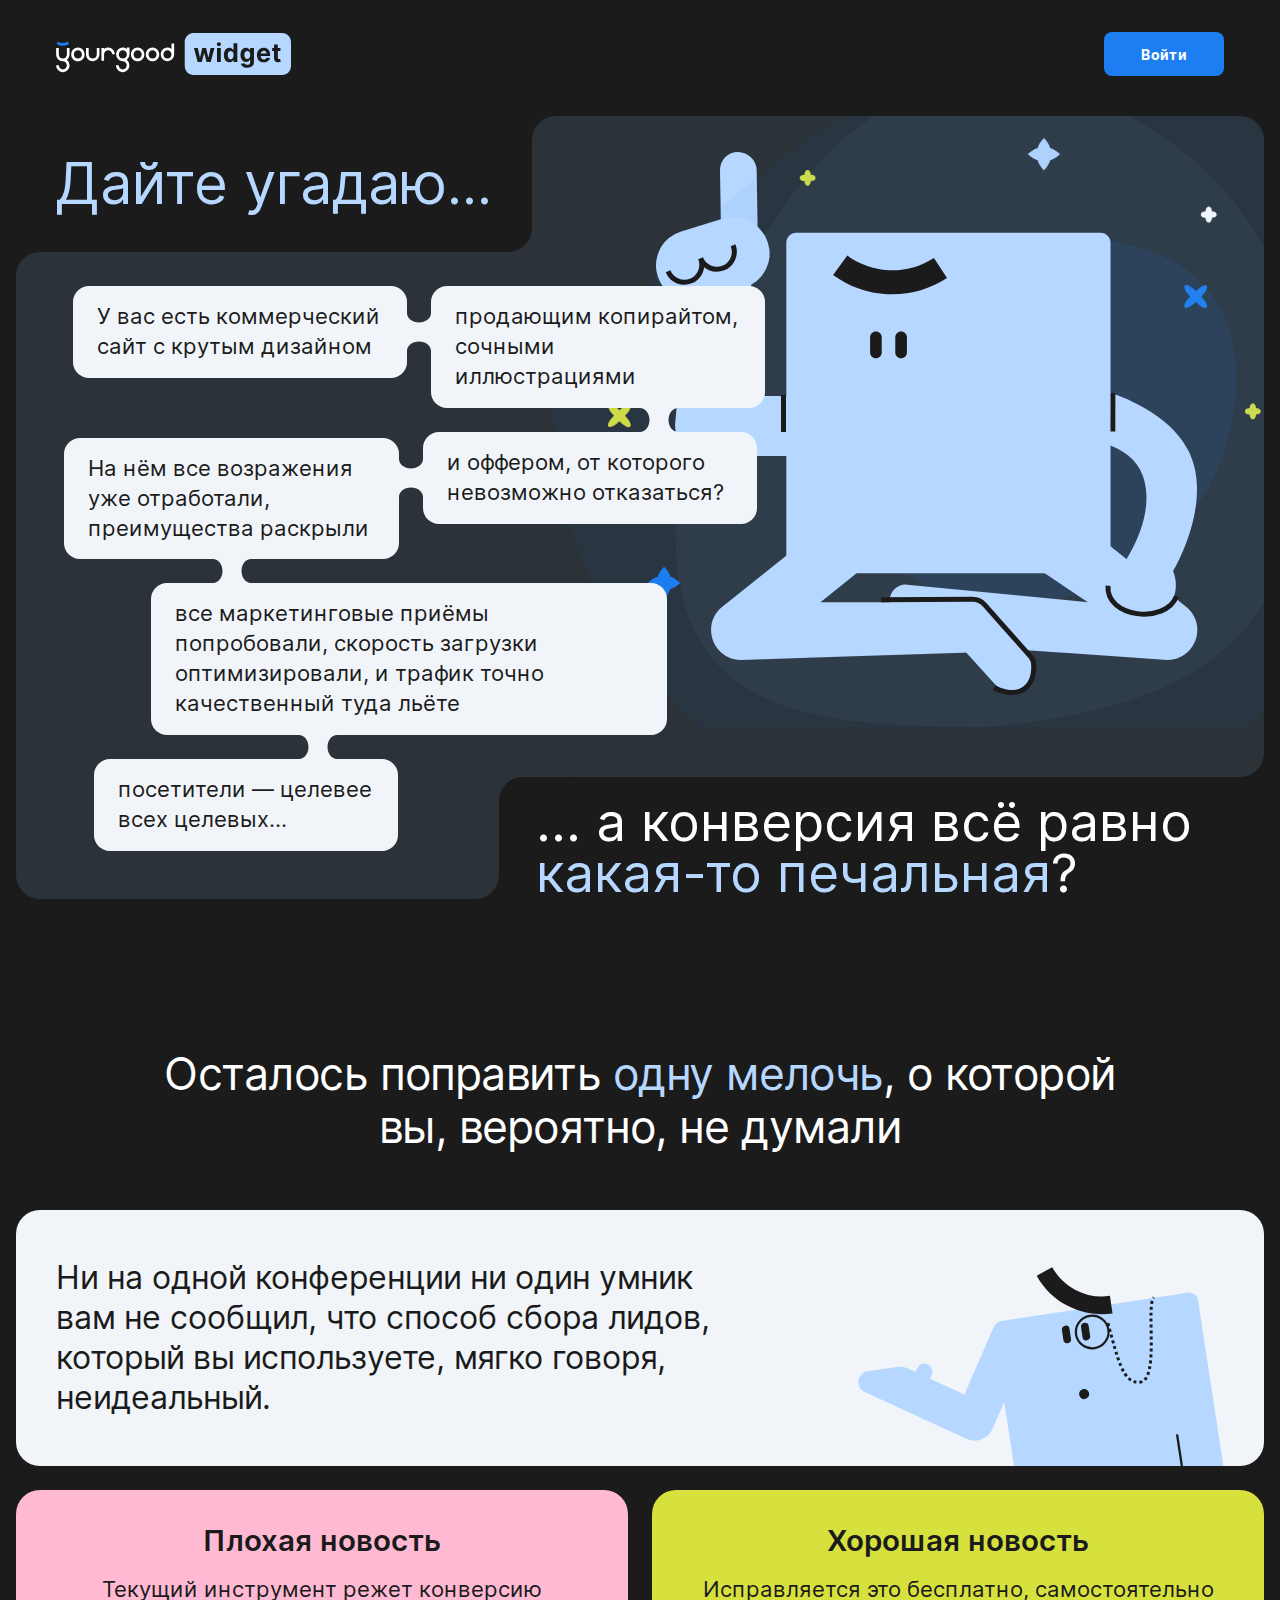
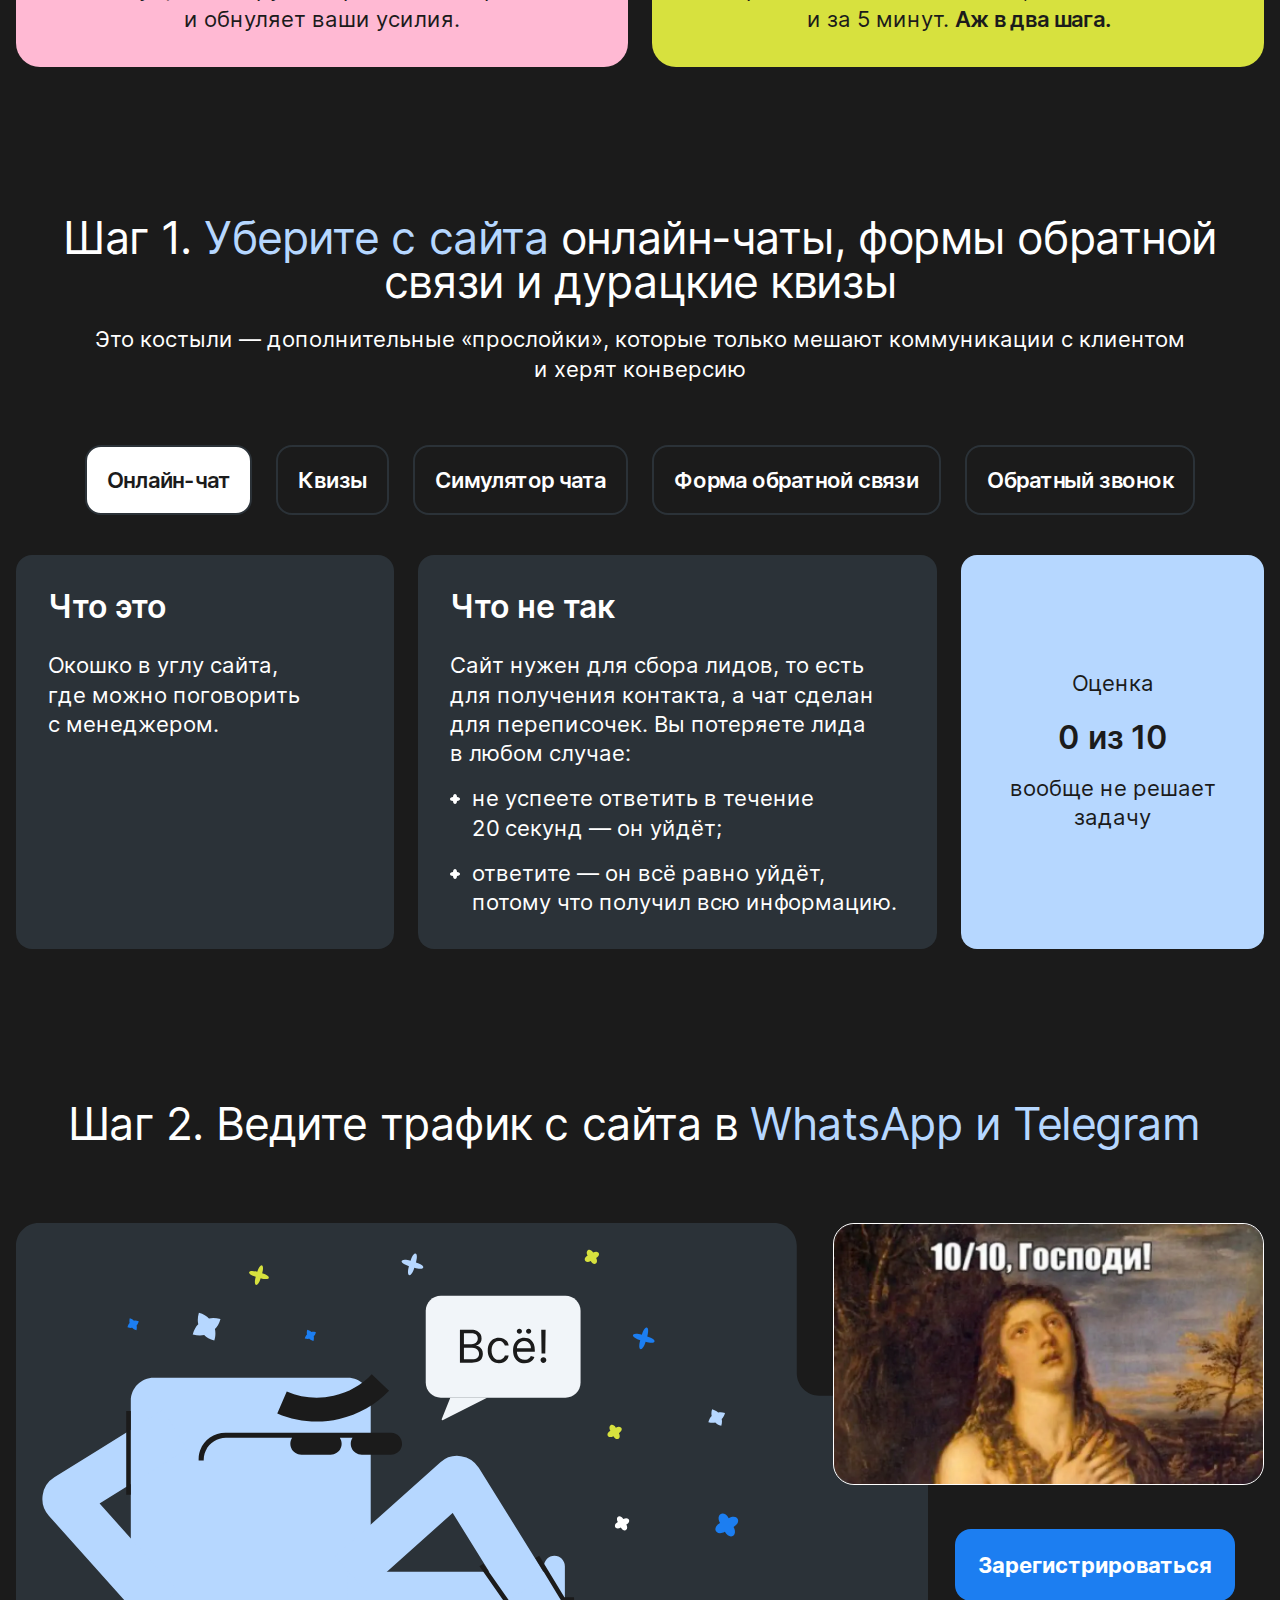
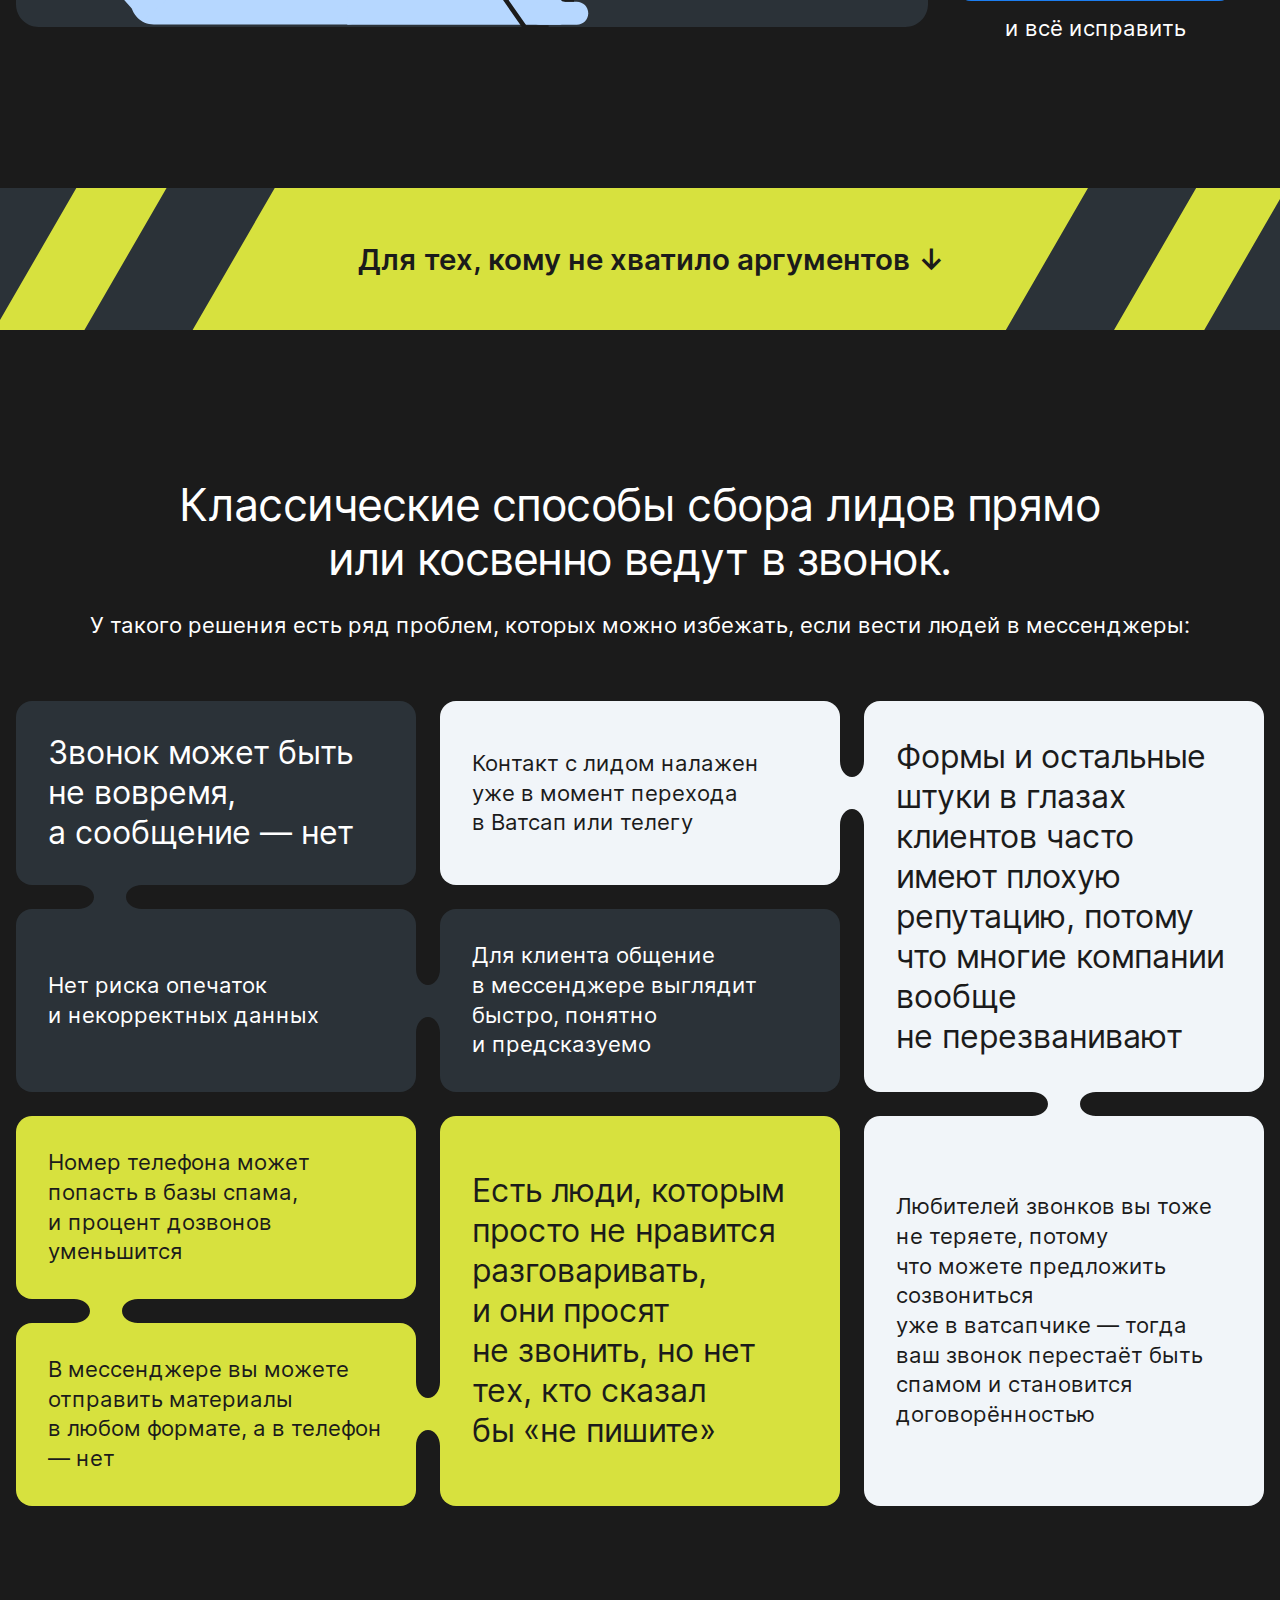
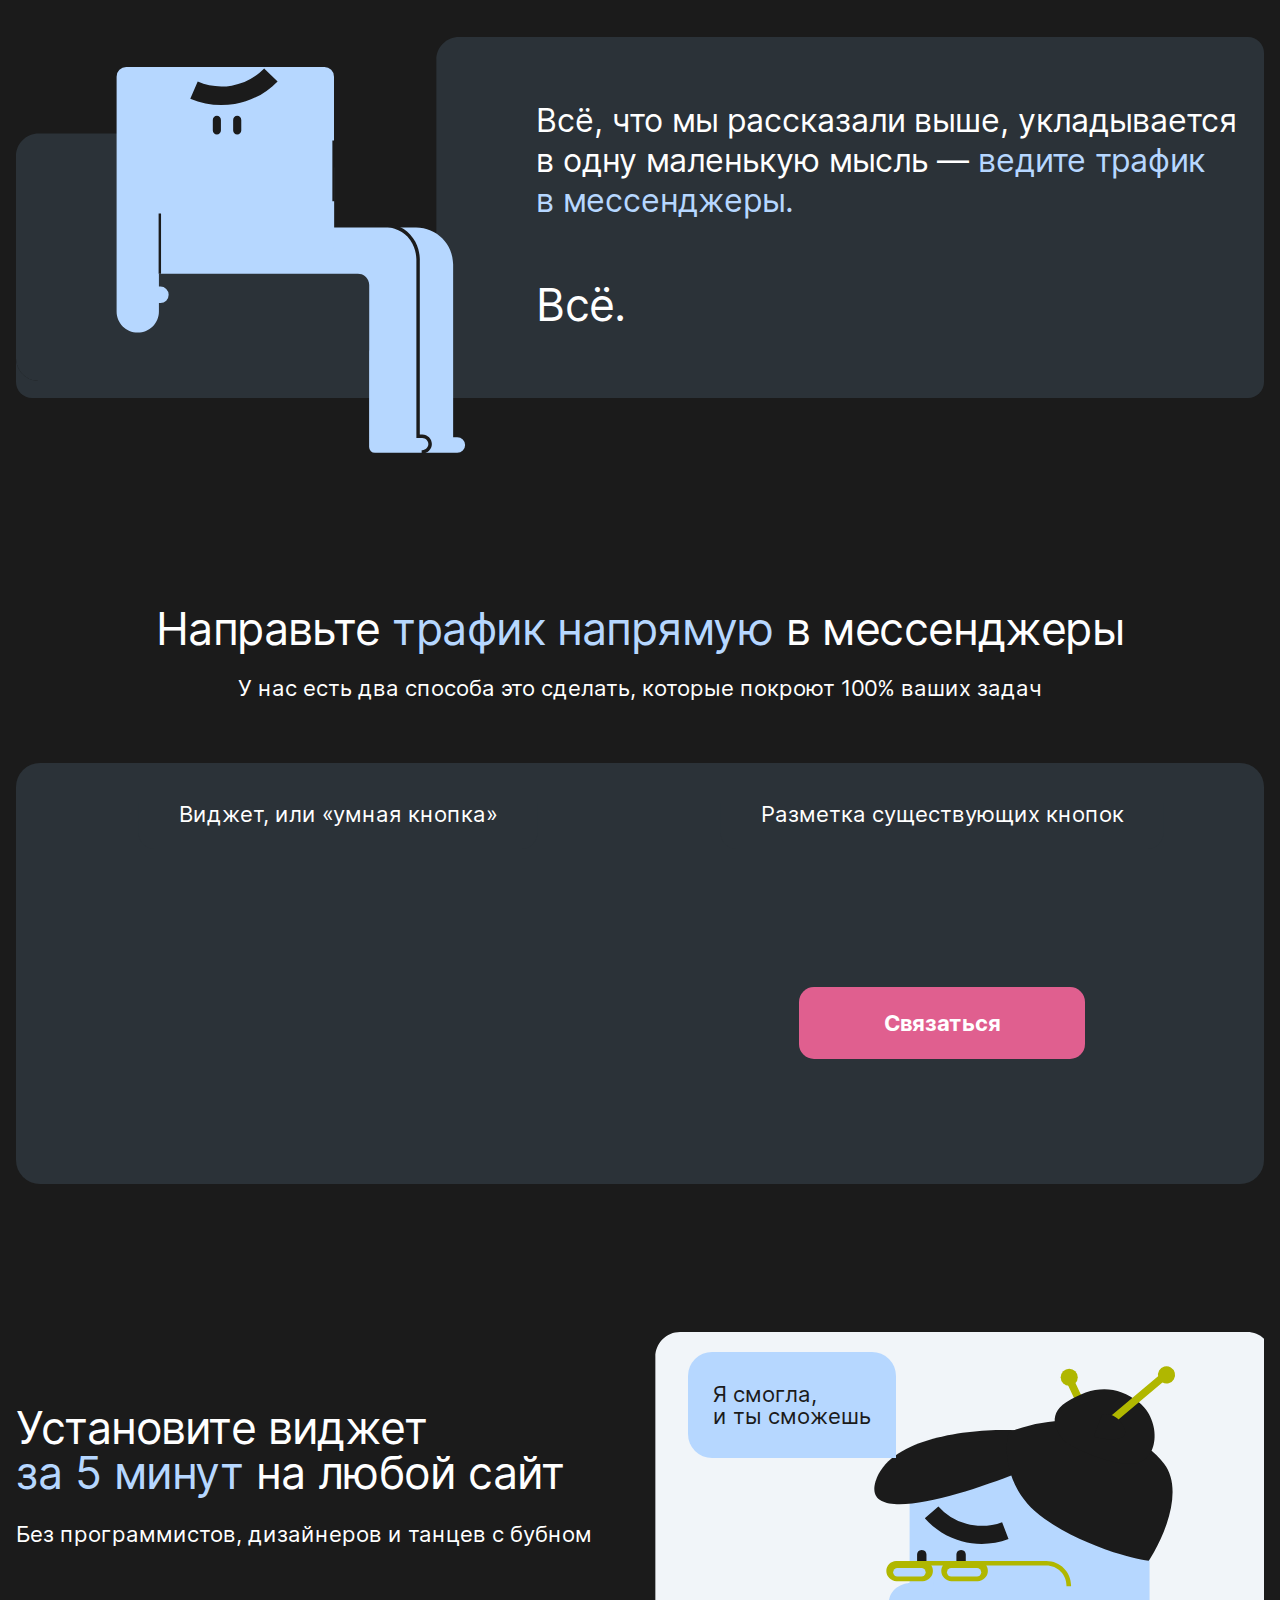
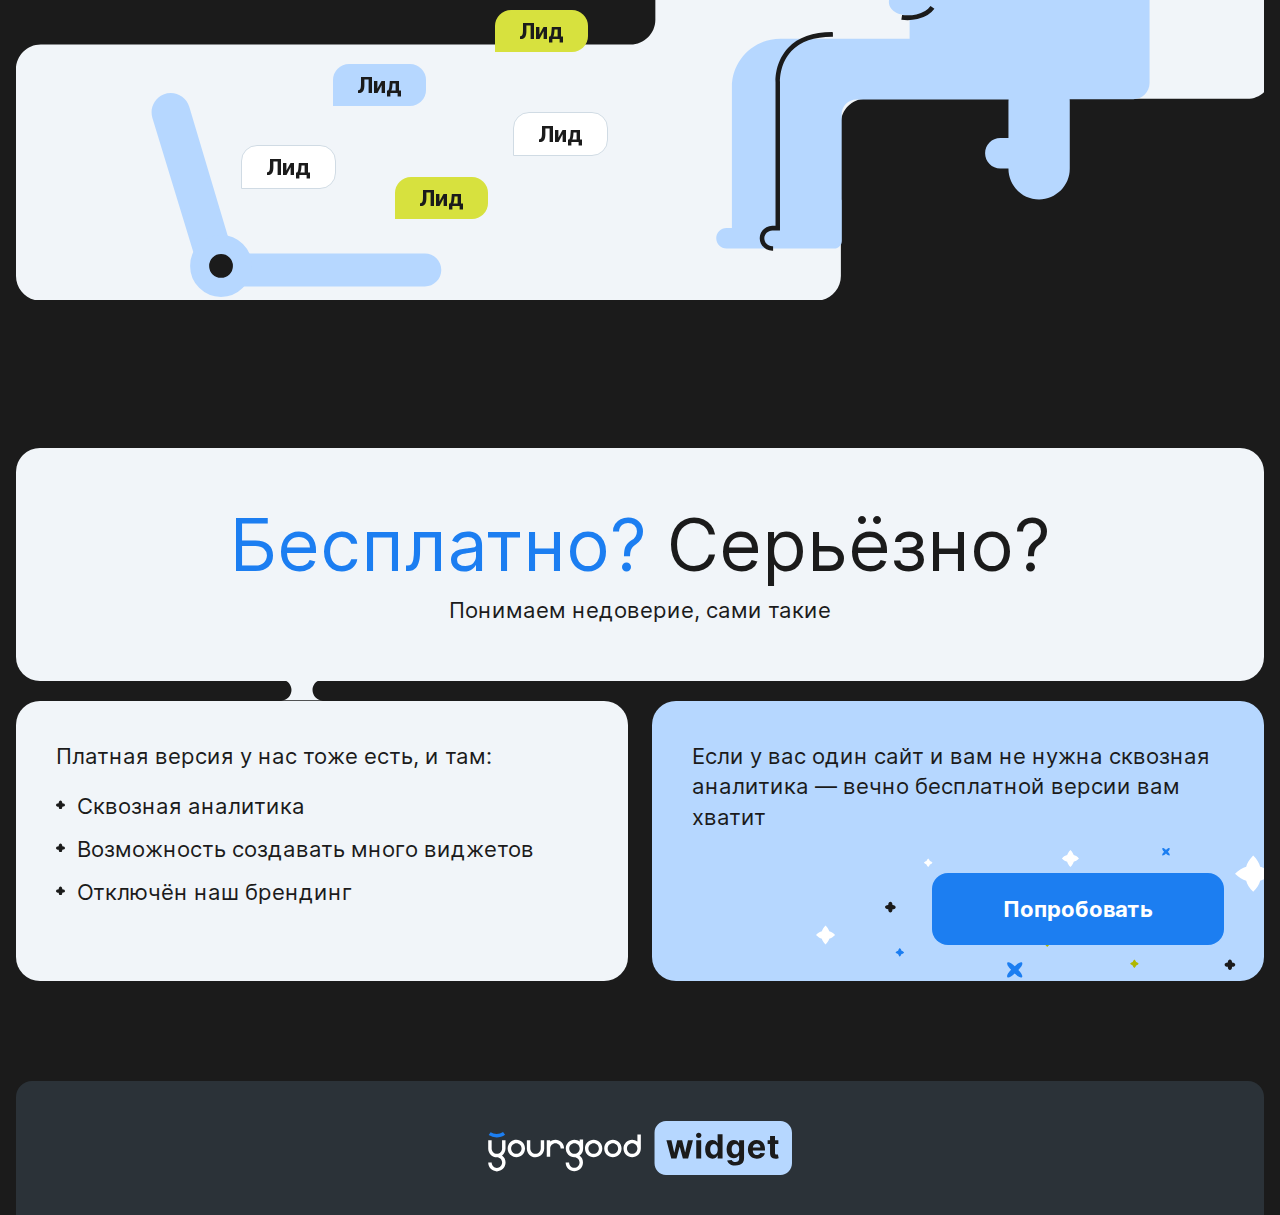
==== commit be74ec43: "axlmax" ====
--- a/confucius.html
+++ b/confucius.html
@@ -6,7 +6,7 @@
 	<title>Конфуций</title>
 	<meta charset="UTF-8" />
 	<meta name="format-detection" content="telephone=no" />
-	<link rel="stylesheet" href="css/style.min.css?_v=20240818192446" />
+	<link rel="stylesheet" href="css/style.min.css?_v=20240820213436" />
 	<link rel="shortcut icon" href="favicon.ico" />
 	<meta name="viewport" content="width=device-width, initial-scale=1.0" />
 	<meta name="description" content="Our awesome brand new website" />
@@ -31,12 +31,14 @@
 						<div class="confucius-hero__left">
 							<h2 class="confucius-hero__label confucius-hero__label--top"><span>Дайте угадаю...</span></h2>
 							<div class="confucius-hero__descr descr-confucius">
-								<div class="descr-confucius__item descr-confucius__item--01">У вас есть коммерческий сайт с крутым дизайном</div>
-								<div class="descr-confucius__item descr-confucius__item--02">продающим копирайтом, сочными иллюстрациями</div>
-								<div class="descr-confucius__item descr-confucius__item--03">и оффером, от которого невозможно отказаться?</div>
-								<div class="descr-confucius__item descr-confucius__item--04">На нём все возражения уже отработали, преимущества раскрыли</div>
-								<div class="descr-confucius__item descr-confucius__item--05">все маркетинговые приёмы попробовали, скорость загрузки оптимизировали, и&nbsp;трафик точно качественный туда льёте</div>
-								<div class="descr-confucius__item descr-confucius__item--06">посетители — целевее всех целевых...</div>
+								<div class="descr-confucius__inner">
+									<div class="descr-confucius__item descr-confucius__item--01">У вас есть коммерческий сайт с крутым дизайном</div>
+									<div class="descr-confucius__item descr-confucius__item--02">продающим копирайтом, сочными иллюстрациями</div>
+									<div class="descr-confucius__item descr-confucius__item--03">и оффером, от которого невозможно отказаться?</div>
+									<div class="descr-confucius__item descr-confucius__item--04">На нём все возражения уже отработали, преимущества раскрыли</div>
+									<div class="descr-confucius__item descr-confucius__item--05">все маркетинговые приёмы попробовали, скорость загрузки оптимизировали, и&nbsp;трафик точно качественный туда льёте</div>
+									<div class="descr-confucius__item descr-confucius__item--06">посетители — целевее всех целевых...</div>
+								</div>
 							</div>
 						</div>
 						<div class="confucius-hero__right">
@@ -243,7 +245,7 @@
 				<div class="classic-methods__container-narrow">
 					<div class="classic-methods__top">
 						<h2 class="classic-methods__title title">Классические способы сбора лидов прямо или косвенно ведут в звонок.</h2>
-						<p class="classic-methods__descr">У такого решения есть ряд проблем, которых можно избежать, если вести людей в мессенджеры:</p>
+						<p class="classic-methods__descr">У такого решения есть ряд проблем, которых можно избежать, если вести людей в&nbsp;мессенджеры:</p>
 					</div>
 					<div class="classic-methods__items">
 						<div class="classic-methods__item classic-methods__item--dark classic-methods__item--large-text">Звонок может быть не вовремя, а сообщение — нет</div>
@@ -266,7 +268,11 @@
 					<div class="its-all__body">
 						<div class="its-all__inner">
 							<div class="its-all__image">
-								<img loading="lazy" decoding="async" class="its-all__body-image" src="img/confucius/conf-its-all-body.svg" width="350" height="389" alt="Awesome image" />
+								<picture>
+									<source srcset="img/confucius/conf-its-all-body-mob.svg" media="(max-width: 479px)" />
+									<img class="its-all__body-image" src="img/confucius/conf-its-all-body.svg" width="350" height="389" alt="Awesome image" />
+								</picture>
+
 								<img loading="lazy" decoding="async" class="its-all__hand" src="img/confucius/conf-its-all-hand.svg" width="122" height="55" alt="Awesome image" />
 							</div>
 							<div class="its-all__content">
@@ -394,7 +400,7 @@
 
 	</div>
 	<!-- prettier-ignore -->
-	<script src="js/app.min.js?_v=20240818192446"></script>
+	<script src="js/app.min.js?_v=20240820213436"></script>
 </body>
 
 </html>--- a/css/style.min.css
+++ b/css/style.min.css
@@ -1 +1 @@
-:root{--black-pure:#000;--black:#1b1b1b;--black-light:#2b3238;--blue:#1c7ef1;--blue-light:#b6d7ff;--white:#fff;--white-dark:#f1f5f9;--red:#ff3333;--orange:#ef755a;--orange-light:#ffb8a8;--main-color:var(--white);--primary-color:var(--blue);--secondary-color:var(--blue-light);--error-color:var(--red)}.wrapper--crm{--primary-color:var(--orange)}@font-face{font-family:Inter;font-display:swap;src:url(../fonts/Inter-Bold.woff2) format("woff2"),url(../fonts/Inter-Bold.woff) format("woff");font-weight:700;font-style:normal}@font-face{font-family:Inter;font-display:swap;src:url(../fonts/Inter-Regular.woff2) format("woff2"),url(../fonts/Inter-Regular.woff) format("woff");font-weight:400;font-style:normal}@font-face{font-family:Inter;font-display:swap;src:url(../fonts/Inter-SemiBold.woff2) format("woff2"),url(../fonts/Inter-SemiBold.woff) format("woff");font-weight:600;font-style:normal}*{padding:0;margin:0;border:0}*,:after,:before{-webkit-box-sizing:border-box;box-sizing:border-box}body,html{height:100%;min-width:320px}body{color:var(--main-color);line-height:1;font-family:Inter;font-size:var(--main-offsize);-ms-text-size-adjust:100%;-moz-text-size-adjust:100%;-webkit-text-size-adjust:100%;-webkit-font-smoothing:antialiased;-moz-osx-font-smoothing:grayscale}button,input,textarea{font-family:Inter;font-size:inherit}button{cursor:pointer;color:inherit;background-color:inherit}a{color:inherit}a:link,a:visited{text-decoration:none}a:hover{text-decoration:none}ul li{list-style:none}img{vertical-align:top}h1,h2,h3,h4,h5,h6{font-weight:inherit;font-size:inherit}body{background-color:var(--black)}.lock body{overflow:hidden;-ms-touch-action:none;touch-action:none;-ms-scroll-chaining:none;overscroll-behavior:none}.wrapper{min-height:100%;display:-webkit-box;display:-ms-flexbox;display:flex;-webkit-box-orient:vertical;-webkit-box-direction:normal;-ms-flex-direction:column;flex-direction:column;overflow:hidden}@supports (overflow:clip){.wrapper{overflow:clip}}.wrapper>main{-webkit-box-flex:1;-ms-flex:1 1 auto;flex:1 1 auto}.wrapper>*{min-width:0}[class*=__container]{max-width:89.5rem;margin:0 auto;padding:0 1rem}[class*=__container-narrow]{max-width:84.5rem;margin:0 auto;padding:0 1rem}.button{display:-webkit-box;display:-ms-flexbox;display:flex;-webkit-box-pack:center;-ms-flex-pack:center;justify-content:center;-webkit-box-align:center;-ms-flex-align:center;align-items:center;width:100%;line-height:normal;text-align:center;font-weight:700;border:1px solid transparent;background-color:var(--primary-color);color:var(--main-color);border-radius:var(--border-radius);-webkit-transition:color .4s ease,opacity .4s ease,background-color .4s ease,border-color .4s ease;transition:color .4s ease,opacity .4s ease,background-color .4s ease,border-color .4s ease}.button--disabled{pointer-events:none;cursor:not-allowed}button[type=submit] span,button[type=submit] svg{-webkit-transition:opacity .6s ease;transition:opacity .6s ease}._sending button[type=submit]{position:relative}._sending button[type=submit]::after{content:"";position:absolute;margin:auto;left:0;top:0;bottom:0;right:0;-webkit-animation:load-spin ease infinite 3s;animation:load-spin ease infinite 3s;width:8px;height:8px;border-radius:100%;-webkit-box-shadow:8px 8px var(--secondary),-8px 8px #dfdfdf,-8px -8px var(--secondary),8px -8px #dfdfdf;box-shadow:8px 8px var(--secondary),-8px 8px #dfdfdf,-8px -8px var(--secondary),8px -8px #dfdfdf}._sending button[type=submit] span,._sending button[type=submit] svg{opacity:0}[class*=-ibg]{position:relative}[class*=-ibg] img{position:absolute;width:100%;height:100%;top:0;left:0;-o-object-fit:cover;object-fit:cover}[class*=-ibg_contain] img{-o-object-fit:contain;object-fit:contain}.title{line-height:120%;letter-spacing:-.01em;text-align:center}.title span{color:var(--secondary-color)}.text-elipsis{overflow:hidden;text-overflow:ellipsis;display:-webkit-box;-webkit-line-clamp:2;line-clamp:2;-webkit-box-orient:vertical}.visually-hidden{width:1px;margin:-1px;height:1px;border:0;padding:0;position:absolute;white-space:nowrap;clip-path:inset(100%);clip:rect(0 0 0 0);overflow:hidden}@-webkit-keyframes load-spin{0%,100%{-webkit-box-shadow:8px 8px var(--secondary-color),-8px 8px #dfdfdf,-8px -8px var(--secondary-color),8px -8px #dfdfdf;box-shadow:8px 8px var(--secondary-color),-8px 8px #dfdfdf,-8px -8px var(--secondary-color),8px -8px #dfdfdf}25%{-webkit-box-shadow:-8px 8px #dfdfdf,-8px -8px var(--secondary-color),8px -8px #dfdfdf,8px 8px var(--secondary-color);box-shadow:-8px 8px #dfdfdf,-8px -8px var(--secondary-color),8px -8px #dfdfdf,8px 8px var(--secondary-color)}50%{-webkit-box-shadow:-8px -8px var(--secondary-color),8px -8px #dfdfdf,8px 8px var(--secondary-color),-8px 8px #dfdfdf;box-shadow:-8px -8px var(--secondary-color),8px -8px #dfdfdf,8px 8px var(--secondary-color),-8px 8px #dfdfdf}75%{-webkit-box-shadow:8px -8px #dfdfdf,8px 8px #4f4d49,-8px 8px #dfdfdf,-8px -8px #4f4d49;box-shadow:8px -8px #dfdfdf,8px 8px #4f4d49,-8px 8px #dfdfdf,-8px -8px #4f4d49}}@keyframes load-spin{0%,100%{-webkit-box-shadow:8px 8px var(--secondary-color),-8px 8px #dfdfdf,-8px -8px var(--secondary-color),8px -8px #dfdfdf;box-shadow:8px 8px var(--secondary-color),-8px 8px #dfdfdf,-8px -8px var(--secondary-color),8px -8px #dfdfdf}25%{-webkit-box-shadow:-8px 8px #dfdfdf,-8px -8px var(--secondary-color),8px -8px #dfdfdf,8px 8px var(--secondary-color);box-shadow:-8px 8px #dfdfdf,-8px -8px var(--secondary-color),8px -8px #dfdfdf,8px 8px var(--secondary-color)}50%{-webkit-box-shadow:-8px -8px var(--secondary-color),8px -8px #dfdfdf,8px 8px var(--secondary-color),-8px 8px #dfdfdf;box-shadow:-8px -8px var(--secondary-color),8px -8px #dfdfdf,8px 8px var(--secondary-color),-8px 8px #dfdfdf}75%{-webkit-box-shadow:8px -8px #dfdfdf,8px 8px #4f4d49,-8px 8px #dfdfdf,-8px -8px #4f4d49;box-shadow:8px -8px #dfdfdf,8px 8px #4f4d49,-8px 8px #dfdfdf,-8px -8px #4f4d49}}.header{position:absolute;left:0;width:100%;-webkit-transition:top .4s ease;transition:top .4s ease}.header._header-scroll{position:fixed;z-index:15;top:0}.header__content{display:-webkit-box;display:-ms-flexbox;display:flex;-webkit-box-pack:justify;-ms-flex-pack:justify;justify-content:space-between;-webkit-box-align:center;-ms-flex-align:center;align-items:center;gap:40px;background-color:var(--black);border-radius:0 0 var(--border-radius) var(--border-radius)}.header__logo img{max-width:100%;height:auto;-o-object-fit:cover;object-fit:cover}.menu-open .menu::before{content:"";position:fixed;z-index:5;width:100%;height:110px;left:0;top:0;background-color:var(--gray-lightest);-webkit-transition:opacity 0s ease .4s;transition:opacity 0s ease .4s;opacity:.8}.menu__item::after{content:"";display:block;position:absolute;bottom:-3px;left:0;width:100%;height:1px;-webkit-transform-origin:left;-ms-transform-origin:left;transform-origin:left;-webkit-transform:scale(0);-ms-transform:scale(0);transform:scale(0);background-color:var(--main-color);-webkit-transition:-webkit-transform .3s ease 0s;transition:-webkit-transform .3s ease 0s;transition:transform .3s ease 0s;transition:transform .3s ease 0s,-webkit-transform .3s ease 0s}.menu__item a{position:relative;display:-webkit-box;display:-ms-flexbox;display:flex;-webkit-box-align:center;-ms-flex-align:center;align-items:center;gap:8px;white-space:nowrap;-webkit-transition:color .4s ease,-webkit-transform .4s ease;transition:color .4s ease,-webkit-transform .4s ease;transition:transform .4s ease,color .4s ease;transition:transform .4s ease,color .4s ease,-webkit-transform .4s ease}.menu__item a svg{-webkit-box-flex:0;-ms-flex:0 0 16px;flex:0 0 16px;-webkit-transition:-webkit-transform .4s ease;transition:-webkit-transform .4s ease;transition:transform .4s ease;transition:transform .4s ease,-webkit-transform .4s ease}.icon-menu{display:none}.menu__item{position:relative}.menu__item.opened svg{-webkit-transform:rotate(-180deg);-ms-transform:rotate(-180deg);transform:rotate(-180deg)}.touch .menu__sublist{padding-top:10px}.menu__sublist li{color:var(--main-color);-webkit-transition:color .4s ease;transition:color .4s ease}.menu__sublist li:not(:last-child){margin-bottom:10px}.menu__sublist li a{padding:0;font-size:16px}.footer__body{background-color:var(--black-light);border-radius:var(--border-radius) var(--border-radius) 0 0}.footer__logo{display:-webkit-box;display:-ms-flexbox;display:flex;-webkit-box-pack:center;-ms-flex-pack:center;justify-content:center;-webkit-box-align:center;-ms-flex-align:center;align-items:center;width:100%;margin:0 auto}.footer__logo img{max-width:100%;height:auto;-o-object-fit:cover;object-fit:cover}.page{padding-bottom:100px}.hero__body{display:-webkit-box;display:-ms-flexbox;display:flex;-webkit-box-pack:justify;-ms-flex-pack:justify;justify-content:space-between;background-color:var(--black-light);border-radius:var(--border-radius)}.hero__content{display:-webkit-box;display:-ms-flexbox;display:flex;-webkit-box-orient:vertical;-webkit-box-direction:normal;-ms-flex-direction:column;flex-direction:column}.hero__info{position:relative;line-height:120%}.hero__title{color:var(--secondary-color)}.hero__descr{-webkit-box-flex:0;-ms-flex:0 1 auto;flex:0 1 auto}.image-hero{position:relative;display:-webkit-box;display:-ms-flexbox;display:flex;-webkit-box-pack:end;-ms-flex-pack:end;justify-content:flex-end}.image-hero__body{position:relative;z-index:5;aspect-ratio:342/551;width:62.0689655172%;height:auto;-o-object-fit:cover;object-fit:cover;overflow:visible}.image-hero__hand{position:absolute;z-index:4;left:0;top:36%;width:54.0834845735%;height:auto;aspect-ratio:298/108;-webkit-transform:rotate(52deg);-ms-transform:rotate(52deg);transform:rotate(52deg);-webkit-transform-origin:90% 50%;-ms-transform-origin:90% 50%;transform-origin:90% 50%;-webkit-animation:handWave 3s infinite;animation:handWave 3s infinite}.hero-benefits{position:relative;z-index:4}.hero-benefits__items{position:relative;display:-webkit-box;display:-ms-flexbox;display:flex;border-radius:var(--border-radius)}.hero-benefits__items::after{content:"";position:absolute;aspect-ratio:12/24;background:url(../img/icons/hero-separator.svg) 0 0/contain no-repeat;left:50%;top:50%;-webkit-transform:translate(-50%,-50%);-ms-transform:translate(-50%,-50%);transform:translate(-50%,-50%)}.hero-benefits__item{-webkit-box-flex:0;-ms-flex:0 1 50%;flex:0 1 50%}.benefit-hero{position:relative;background-color:var(--white-dark);border-radius:var(--border-radius);color:var(--black)}.benefit-hero__label{font-weight:600;line-height:125%}.benefit-hero__descr{line-height:136%}.direct-traffic__top-row{display:-ms-grid;display:grid;-ms-flex-line-pack:start;align-content:start;-webkit-box-align:start;-ms-flex-align:start;align-items:start;text-align:center}.direct-traffic__descr{line-height:140%}.direct-traffic__items{display:-ms-grid;display:grid;border-radius:var(--border-radius);background-color:var(--black-light)}.item-traffic{position:relative;overflow:hidden}.item-traffic__image img{max-width:100%;height:auto;-o-object-fit:cover;object-fit:cover;aspect-ratio:640/386;border-radius:var(--border-radius)}.item-traffic__label{position:absolute;z-index:3;width:-webkit-max-content;width:-moz-max-content;width:max-content;max-width:95%;top:0;left:50%;text-align:center;-webkit-transform:translate(-50%,0);-ms-transform:translate(-50%,0);transform:translate(-50%,0);background-color:var(--black-light);border-radius:0 0 var(--border-radius) var(--border-radius)}.item-traffic__icon{position:absolute;aspect-ratio:1;-webkit-transform:translate(0,-25%);-ms-transform:translate(0,-25%);transform:translate(0,-25%)}.item-traffic__icon-wrapper{position:relative;width:100%;height:100%}.animation-step-03 .item-traffic__icon-wrapper{-webkit-animation:pressButtonFirst 1.3s forwards;animation:pressButtonFirst 1.3s forwards}.item-traffic__icon-whatsapp{position:absolute;top:0;left:0;z-index:2;width:100%;height:100%;-o-object-fit:cover;object-fit:cover}.animation-step-01 .item-traffic__icon-whatsapp{opacity:0;visibility:hidden;-webkit-transition:color .2s ease,opacity .2s ease,visibility .2s ease;transition:color .2s ease,opacity .2s ease,visibility .2s ease}.item-traffic__icon-gif{position:absolute;top:0;left:0;width:100%;height:100%;-o-object-fit:cover;object-fit:cover;border-radius:50%;overflow:hidden;opacity:0;visibility:hidden}.animation-step-01 .item-traffic__icon-gif{opacity:1;visibility:visible;-webkit-transition:color .2s ease,opacity .2s ease,visibility .2s ease;transition:color .2s ease,opacity .2s ease,visibility .2s ease}.item-traffic__icon-cursor{position:absolute;z-index:4;top:0;left:0;-webkit-transform:translate3D(0,110%,0);-ms-transform:translate3D(0,110%,0);transform:translate3D(0,110%,0);opacity:0;-webkit-transition:opacity .2s linear .2s,visibility .2s linear .2s;transition:opacity .2s linear .2s,visibility .2s linear .2s;aspect-ratio:112/107}.animation-step-02 .item-traffic__icon-cursor{opacity:1;-webkit-animation:moveCursorFirst 2s forwards;animation:moveCursorFirst 2s forwards}.animation-step-04 .item-traffic__icon-cursor{opacity:0;visibility:hidden}.item-traffic__icon-01{position:absolute;width:100%;height:100%;z-index:4;opacity:0;visibility:hidden;-webkit-transition:opacity .3s ease,visibility .3s ease;transition:opacity .3s ease,visibility .3s ease}.animation-step-04 .item-traffic__icon-01{opacity:1;visibility:visible;-webkit-transition:opacity .3s ease .3s,visibility .3s ease .3s;transition:opacity .3s ease .3s,visibility .3s ease .3s}.item-traffic__icon-02{position:absolute;z-index:4;-webkit-transform:translate3D(0,-113.6%,0);-ms-transform:translate3D(0,-113.6%,0);transform:translate3D(0,-113.6%,0);opacity:0;visibility:hidden;-webkit-transition:opacity .3s ease,visibility .3s ease;transition:opacity .3s ease,visibility .3s ease;aspect-ratio:1;height:auto}.animation-step-04 .item-traffic__icon-02{opacity:1;visibility:visible;aspect-ratio:1;-webkit-transition:opacity .3s ease .6s,visibility .3s ease .6s;transition:opacity .3s ease .6s,visibility .3s ease .6s}.item-traffic__icon-03{position:absolute;z-index:4;-webkit-transform:translate3D(0,-227.2%,0);-ms-transform:translate3D(0,-227.2%,0);transform:translate3D(0,-227.2%,0);aspect-ratio:1;height:auto;opacity:0;visibility:hidden;-webkit-transition:opacity .3s ease,visibility .3s ease;transition:opacity .3s ease,visibility .3s ease}.animation-step-04 .item-traffic__icon-03{opacity:1;visibility:visible;-webkit-transition:opacity .3s ease .9s,visibility .3s ease .9s;transition:opacity .3s ease .9s,visibility .3s ease .9s}.item-traffic__decor-button{background-color:#e05f8f;position:absolute;right:50%;-webkit-transform:translate(50%,0);-ms-transform:translate(50%,0);transform:translate(50%,0)}.animation-step-02 .item-traffic__decor-button{-webkit-animation:pressButton .7s forwards;animation:pressButton .7s forwards}.item-traffic__cursor{position:absolute;bottom:0;right:0;-webkit-transform:translate3D(0,140px,0);-ms-transform:translate3D(0,140px,0);transform:translate3D(0,140px,0);opacity:0;-webkit-transition:opacity 2s;transition:opacity 2s;aspect-ratio:112/120}.animation-step-01 .item-traffic__cursor{opacity:1;-webkit-animation:moveCursor 1s forwards;animation:moveCursor 1s forwards}.item-traffic__qr-code{position:absolute;z-index:2;pointer-events:none;left:50%;bottom:0;width:72.1875%;height:auto;-webkit-transform:translate(-50%,100%);-ms-transform:translate(-50%,100%);transform:translate(-50%,100%);opacity:0}.loaded .item-traffic__qr-code{-webkit-transition:opacity .2s ease,-webkit-transform 0s linear .4s;transition:opacity .2s ease,-webkit-transform 0s linear .4s;transition:transform 0s linear .4s,opacity .2s ease;transition:transform 0s linear .4s,opacity .2s ease,-webkit-transform 0s linear .4s}.item-traffic::after{content:"";position:absolute;width:100%;height:100%;top:0;left:0;background-color:rgba(32,32,32,.4);-webkit-transform:translate3D(0,100%,0);-ms-transform:translate3D(0,100%,0);transform:translate3D(0,100%,0)}.loaded .item-traffic::after{-webkit-transition:opacity .2s ease,-webkit-transform 0s linear .2s;transition:opacity .2s ease,-webkit-transform 0s linear .2s;transition:transform 0s linear .2s,opacity .2s ease;transition:transform 0s linear .2s,opacity .2s ease,-webkit-transform 0s linear .2s}.item-traffic--first.animation-step-04::after{-webkit-transform:translate3D(0,12.4%,0);-ms-transform:translate3D(0,12.4%,0);transform:translate3D(0,12.4%,0);opacity:1;-webkit-transition:opacity .4s ease,-webkit-transform 1s linear;transition:opacity .4s ease,-webkit-transform 1s linear;transition:transform 1s linear,opacity .4s ease;transition:transform 1s linear,opacity .4s ease,-webkit-transform 1s linear}.item-traffic--first.animation-step-04 .item-traffic__qr-code{-webkit-transform:translate3D(-50%,0,0);-ms-transform:translate3D(-50%,0,0);transform:translate3D(-50%,0,0);opacity:1;-webkit-transition:opacity .4s ease,-webkit-transform 1s linear .2s;transition:opacity .4s ease,-webkit-transform 1s linear .2s;transition:transform 1s linear .2s,opacity .4s ease;transition:transform 1s linear .2s,opacity .4s ease,-webkit-transform 1s linear .2s}.item-traffic--second.animation-step-03::after{-webkit-transform:translate3D(0,12.4%,0);-ms-transform:translate3D(0,12.4%,0);transform:translate3D(0,12.4%,0);opacity:1;-webkit-transition:opacity .4s ease,-webkit-transform 1s linear;transition:opacity .4s ease,-webkit-transform 1s linear;transition:transform 1s linear,opacity .4s ease;transition:transform 1s linear,opacity .4s ease,-webkit-transform 1s linear}.item-traffic--second.animation-step-03 .item-traffic__qr-code{-webkit-transform:translate3D(-50%,0,0);-ms-transform:translate3D(-50%,0,0);transform:translate3D(-50%,0,0);opacity:1;-webkit-transition:opacity .4s ease,-webkit-transform 1s linear .2s;transition:opacity .4s ease,-webkit-transform 1s linear .2s;transition:transform 1s linear .2s,opacity .4s ease;transition:transform 1s linear .2s,opacity .4s ease,-webkit-transform 1s linear .2s}.equally-well{--animation-duration:0s;--pause-duration:3s;--total-duration:calc(var(--animation-duration) + var(--pause-duration))}.equally-well__body{display:-webkit-box;display:-ms-flexbox;display:flex;-webkit-box-pack:center;-ms-flex-pack:center;justify-content:center;-webkit-box-align:center;-ms-flex-align:center;align-items:center}.equally-well__image{position:relative;aspect-ratio:334/235}.equally-well__body-image{-webkit-box-flex:0;-ms-flex:0 1 auto;flex:0 1 auto;width:52.380952381%;height:auto;aspect-ratio:176/203;-o-object-fit:cover;object-fit:cover}.equally-well__hand-left-image{position:absolute;top:-14%;aspect-ratio:98/124;width:29.1666666667%;height:auto;will-change:transform}._watcher-view .equally-well__hand-left-image{-webkit-animation:rotateAnimation var(--total-duration) linear infinite;animation:rotateAnimation var(--total-duration) linear infinite}.equally-well__hand-right-image{position:absolute;top:-14%;aspect-ratio:98/124;width:29.1666666667%;height:auto;-webkit-transform-origin:0 124px;-ms-transform-origin:0 124px;transform-origin:0 124px;will-change:transform}._watcher-view .equally-well__hand-right-image{-webkit-animation:rotateAnimationInvert var(--total-duration) linear infinite;animation:rotateAnimationInvert var(--total-duration) linear infinite}.equally-well__title{-ms-flex-item-align:end;align-self:flex-end;background-color:var(--black-light);line-height:140%;will-change:transform}.description-tabs__top-row{display:-ms-grid;display:grid;-ms-flex-line-pack:start;align-content:start;-webkit-box-align:start;-ms-flex-align:start;align-items:start}.description-tabs__descr{line-height:140%;text-align:center}.description-tabs__swiper{-webkit-box-align:start;-ms-flex-align:start;align-items:flex-start}.tabs-descr{display:-webkit-box;display:-ms-flexbox;display:flex;-webkit-box-pack:center;-ms-flex-pack:center;justify-content:center;-webkit-box-align:center;-ms-flex-align:center;align-items:center;-ms-flex-wrap:wrap;flex-wrap:wrap}.tabs-descr__item{-webkit-box-flex:0;-ms-flex:0 1 auto;flex:0 1 auto;border:2px solid #2b3238;border-radius:var(--border-radius);font-weight:600;-webkit-transition:color .4s ease,background-color .4s ease;transition:color .4s ease,background-color .4s ease;-webkit-tap-highlight-color:transparent}.tabs-descr__item.active{background-color:var(--white);color:var(--black)}.slide-tabs{display:-webkit-box;display:-ms-flexbox;display:flex}.slide-tabs__col{border-radius:var(--border-radius);background-color:var(--black-light)}.slide-tabs__col--estimation{background-color:#b6d7ff;color:var(--black)}.slide-tabs__label{font-weight:600;line-height:125%}.slide-tabs__descr{display:-ms-grid;display:grid;-ms-flex-line-pack:start;align-content:start;-webkit-box-align:start;-ms-flex-align:start;align-items:start;line-height:133%}.slide-tabs__descr ul{display:-ms-grid;display:grid;-ms-flex-line-pack:start;align-content:start;-webkit-box-align:start;-ms-flex-align:start;align-items:start}.slide-tabs__descr ul li{display:-webkit-box;display:-ms-flexbox;display:flex;-webkit-box-align:start;-ms-flex-align:start;align-items:flex-start}.slide-tabs__descr ul li::before{content:"";aspect-ratio:1;-webkit-transform:translate(0,100%);-ms-transform:translate(0,100%);transform:translate(0,100%);background:url(../img/icons/star.svg) 0 0/cover no-repeat}.slide-tabs__score{font-weight:600;line-height:125%}.slide-tabs__descr-estimation{line-height:135%}.install-widget__body{position:relative}.install-widget__info{max-width:46.6666666667%}.install-widget__title{margin-bottom:24px;text-align:left}.install-widget__descr{line-height:140%}.install-widget__message{position:absolute;max-width:-webkit-max-content;max-width:-moz-max-content;max-width:max-content;background-color:#b6d7ff;color:var(--black)}.install-widget__leed{position:absolute;z-index:2;max-width:-webkit-max-content;max-width:-moz-max-content;max-width:max-content;will-change:transform;color:var(--black)}._watcher-view .install-widget__leed:first-child{-webkit-animation:chaoticFlight1 14s infinite linear;animation:chaoticFlight1 14s infinite linear}._watcher-view .install-widget__leed:nth-child(2){-webkit-animation:chaoticFlight2 8s infinite linear .2s;animation:chaoticFlight2 8s infinite linear .2s}._watcher-view .install-widget__leed:nth-child(3){-webkit-animation:chaoticFlight3 8s infinite linear;animation:chaoticFlight3 8s infinite linear}._watcher-view .install-widget__leed:nth-child(4){-webkit-animation:chaoticFlight4 10s infinite linear;animation:chaoticFlight4 10s infinite linear}._watcher-view .install-widget__leed:nth-child(5){-webkit-animation:chaoticFlight5 10s infinite linear .2s;animation:chaoticFlight5 10s infinite linear .2s}.install-widget__leed--white{background-color:var(--white)}.install-widget__leed--green{background-color:#d7e13e}.install-widget__leed--blue{background-color:var(--blue-light)}.install-widget__star{position:absolute;height:auto}.install-widget__star:first-child{aspect-ratio:124/169;width:9.3939393939%;left:20.5%;top:61.5%;-webkit-animation:chaoticFlightStars 15s infinite linear;animation:chaoticFlightStars 15s infinite linear}.install-widget__star:nth-child(2){aspect-ratio:114/61;width:8.6363636364%;left:30.3%;top:66%;-webkit-animation:chaoticFlightStars2 7.5s infinite linear;animation:chaoticFlightStars2 7.5s infinite linear}.install-widget__star:nth-child(3){aspect-ratio:145/145;width:10.9848484848%;left:41.8%;top:59%;-webkit-animation:chaoticFlightStars2 7.5s infinite linear;animation:chaoticFlightStars2 7.5s infinite linear}.about{color:var(--black)}.about__top-row{position:relative;display:-ms-grid;display:grid;-ms-flex-line-pack:start;align-content:start;-webkit-box-align:start;-ms-flex-align:start;align-items:start;background-color:var(--white-dark);border-radius:var(--border-radius);text-align:center}.about__top-row::after{content:"";position:absolute;bottom:1px;aspect-ratio:24/14;background:url(../img/icons/about-separator.svg) 0 0/contain no-repeat}.about__title{line-height:125%}.about__title span{color:var(--blue)}.about__items{display:-webkit-box;display:-ms-flexbox;display:flex}.item-about{display:-ms-grid;display:grid;-ms-flex-line-pack:start;align-content:start;-webkit-box-align:start;-ms-flex-align:start;align-items:start;border-radius:var(--border-radius);background-color:var(--white-dark)}.item-about:last-child{position:relative;background-color:var(--blue-light)}.item-about:last-child::after{content:"";position:absolute;width:73.1481481481%;height:auto;aspect-ratio:474/141;bottom:0;right:0;pointer-events:none;background:url(../img/about-stars.svg) 0 0/cover no-repeat}.item-about p{position:relative;z-index:1;line-height:140%}.item-about ul{display:-ms-grid;display:grid;-ms-flex-line-pack:start;align-content:start;-webkit-box-align:start;-ms-flex-align:start;align-items:start}.item-about ul li{display:-webkit-box;display:-ms-flexbox;display:flex;-webkit-box-align:start;-ms-flex-align:start;align-items:flex-start;line-height:140%}.item-about ul li::before{content:"";aspect-ratio:1;background:url(../img/icons/star-dark.svg) 0 0/cover no-repeat;-webkit-transform:translate3D(0,100%,0);-ms-transform:translate3D(0,100%,0);transform:translate3D(0,100%,0)}.item-about__button{position:relative;z-index:1}@-webkit-keyframes handWave{0%{-webkit-transform:rotate(0);transform:rotate(0)}50%{-webkit-transform:rotate(25deg);transform:rotate(25deg)}100%{-webkit-transform:rotate(0);transform:rotate(0)}}@keyframes handWave{0%{-webkit-transform:rotate(0);transform:rotate(0)}50%{-webkit-transform:rotate(25deg);transform:rotate(25deg)}100%{-webkit-transform:rotate(0);transform:rotate(0)}}@-webkit-keyframes rotateAnimation{0%{-webkit-transform:rotate(0);transform:rotate(0)}33.33%{-webkit-transform:rotate(var(--animation-deg));transform:rotate(var(--animation-deg))}66.66%{-webkit-transform:rotate(0);transform:rotate(0)}100%{-webkit-transform:rotate(0);transform:rotate(0)}}@keyframes rotateAnimation{0%{-webkit-transform:rotate(0);transform:rotate(0)}33.33%{-webkit-transform:rotate(var(--animation-deg));transform:rotate(var(--animation-deg))}66.66%{-webkit-transform:rotate(0);transform:rotate(0)}100%{-webkit-transform:rotate(0);transform:rotate(0)}}@-webkit-keyframes rotateAnimationInvert{0%{-webkit-transform:rotate(0);transform:rotate(0)}33.33%{-webkit-transform:rotate(var(--animation-deg-minus));transform:rotate(var(--animation-deg-minus))}66.66%{-webkit-transform:rotate(0);transform:rotate(0)}100%{-webkit-transform:rotate(0);transform:rotate(0)}}@keyframes rotateAnimationInvert{0%{-webkit-transform:rotate(0);transform:rotate(0)}33.33%{-webkit-transform:rotate(var(--animation-deg-minus));transform:rotate(var(--animation-deg-minus))}66.66%{-webkit-transform:rotate(0);transform:rotate(0)}100%{-webkit-transform:rotate(0);transform:rotate(0)}}@-webkit-keyframes pressButton{0%{-webkit-transform:translate(50%,0) scale(1);transform:translate(50%,0) scale(1)}50%{-webkit-transform:translate(50%,0) scale(.9);transform:translate(50%,0) scale(.9)}100%{-webkit-transform:translate(50%,0) scale(1);transform:translate(50%,0) scale(1)}}@keyframes pressButton{0%{-webkit-transform:translate(50%,0) scale(1);transform:translate(50%,0) scale(1)}50%{-webkit-transform:translate(50%,0) scale(.9);transform:translate(50%,0) scale(.9)}100%{-webkit-transform:translate(50%,0) scale(1);transform:translate(50%,0) scale(1)}}@-webkit-keyframes pressButtonFirst{0%{-webkit-transform:scale(1);transform:scale(1)}50%{-webkit-transform:scale(.9);transform:scale(.9)}100%{-webkit-transform:scale(1);transform:scale(1)}}@keyframes pressButtonFirst{0%{-webkit-transform:scale(1);transform:scale(1)}50%{-webkit-transform:scale(.9);transform:scale(.9)}100%{-webkit-transform:scale(1);transform:scale(1)}}.crm-hero{position:relative}.crm-hero__body{position:relative;z-index:2;display:-webkit-box;display:-ms-flexbox;display:flex;border-radius:var(--border-radius);background-color:var(--black-light)}.crm-hero__title{line-height:120%}.crm-hero__title span:first-child{white-space:nowrap}.crm-hero__title span:last-child{color:var(--orange-light)}.crm-hero__full-image{position:relative;aspect-ratio:856/533}.crm-hero__image-body{width:100%;height:100%;-o-object-fit:cover;object-fit:cover}.crm-hero__hand-left{position:absolute;height:auto;aspect-ratio:172/183;-webkit-animation:crmRotateAnimation 3s linear infinite;animation:crmRotateAnimation 3s linear infinite;-webkit-transform-origin:bottom right;-ms-transform-origin:bottom right;transform-origin:bottom right;--animation-deg:13.54deg}.crm-hero__visual{-webkit-box-flex:0;-ms-flex:0 1 65.1445966514%;flex:0 1 65.1445966514%;margin-left:-19.7869101979%}.what-mean__slide{display:-ms-grid;display:grid}.what-mean__slide--01 .col-slide-2{position:relative}.what-mean__slide--01 .col-slide-2::after{content:"";position:absolute;z-index:3;aspect-ratio:30/64;width:auto;background:url(../img/crm/separator-vertical.svg) 0 0/contain no-repeat}.what-mean__slide--02 .slide-what-mean__col{display:-webkit-box;display:-ms-flexbox;display:flex;-webkit-box-orient:vertical;-webkit-box-direction:normal;-ms-flex-direction:column;flex-direction:column;line-height:133%}.what-mean__slide--02 .slide-what-mean__col:nth-of-type(2){position:relative}.what-mean__slide--02 .slide-what-mean__col:nth-of-type(2)::after{content:"";position:absolute;z-index:3;aspect-ratio:30/64;width:auto;background:url(../img/crm/separator-vertical.svg) 0 0/contain no-repeat}.what-mean__slide--02 .slide-what-mean__col:nth-of-type(3){position:relative}.what-mean__slide--02 .slide-what-mean__col:nth-of-type(3)::after{content:"";position:absolute;z-index:3;aspect-ratio:30/64;width:auto;background:url(../img/crm/separator-vertical.svg) 0 0/contain no-repeat}.what-mean__slide--02 .slide-what-mean__col:last-of-type{background-color:var(--orange-light);color:var(--black);text-align:center}.what-mean__slide--03 .col-slide-2{position:relative}.what-mean__slide--03 .col-slide-2::after{content:"";position:absolute;z-index:3;aspect-ratio:30/64;width:auto;background:url(../img/crm/separator-vertical.svg) 0 0/contain no-repeat}.what-mean__slide--04 .col-slide-2{position:relative}.what-mean__slide--04 .col-slide-2::after{content:"";position:absolute;z-index:3;aspect-ratio:30/64;width:auto;background:url(../img/crm/separator-vertical.svg) 0 0/contain no-repeat}.slide-what-mean__col{border-radius:var(--border-radius);background-color:var(--black-light)}.slide-text-col{display:-webkit-box;display:-ms-flexbox;display:flex;-webkit-box-orient:vertical;-webkit-box-direction:normal;-ms-flex-direction:column;flex-direction:column;height:100%;line-height:133%}.col-slide-1{display:-webkit-box;display:-ms-flexbox;display:flex;-webkit-box-orient:vertical;-webkit-box-direction:normal;-ms-flex-direction:column;flex-direction:column;-webkit-box-pack:center;-ms-flex-pack:center;justify-content:center;-webkit-box-align:center;-ms-flex-align:center;align-items:center}.col-slide-1__image{-webkit-box-flex:0;-ms-flex-positive:0;flex-grow:0;-ms-flex-negative:1;flex-shrink:1;aspect-ratio:1}.col-slide-1__image img{width:100%;height:100%;-o-object-fit:cover;object-fit:cover}.col-slide-1__label{font-weight:600;line-height:133%;text-align:center}.col-slide-4{display:-webkit-box;display:-ms-flexbox;display:flex;-webkit-box-orient:vertical;-webkit-box-direction:normal;-ms-flex-direction:column;flex-direction:column;-webkit-box-pack:center;-ms-flex-pack:center;justify-content:center;-webkit-box-align:center;-ms-flex-align:center;align-items:center;text-align:center;background-color:var(--orange-light);color:var(--black)}.col-slide-4 b{font-weight:600}.col-slide-4__label{font-weight:600;line-height:133%;text-align:center}.why-us__top-row{display:-webkit-box;display:-ms-flexbox;display:flex;-webkit-box-pack:center;-ms-flex-pack:center;justify-content:center;-webkit-box-align:center;-ms-flex-align:center;align-items:center}.why-us__top-text{-webkit-box-flex:0;-ms-flex:0 1 auto;flex:0 1 auto}.why-us__logo{-webkit-box-flex:0;-ms-flex-positive:0;flex-grow:0;-ms-flex-negative:0;flex-shrink:0}.why-us__logo img{max-width:100%;height:auto;-o-object-fit:cover;object-fit:cover}.why-us__columns{display:-ms-grid;display:grid;-webkit-box-align:start;-ms-flex-align:start;align-items:start;-ms-flex-line-pack:start;align-content:start}.why-us__column{display:-ms-grid;display:grid}.why-us__column--2{color:var(--black)}.why-us__element{display:-webkit-box;display:-ms-flexbox;display:flex;-webkit-box-orient:vertical;-webkit-box-direction:normal;-ms-flex-direction:column;flex-direction:column;border-radius:var(--border-radius)}.why-us__element--1{position:relative;-webkit-box-ordinal-group:2;-ms-flex-order:1;order:1;-webkit-box-pack:justify;-ms-flex-pack:justify;justify-content:space-between;background-color:#e5ebf0;color:var(--black)}.why-us__element--1::after{content:"";position:absolute;z-index:3;aspect-ratio:30/64;width:auto;background:url(../img/crm/separator-vertical-light.svg) 0 0/contain no-repeat}.why-us__element--2{position:relative;background-color:var(--black-light);color:var(--white)}.why-us__element--2::after{content:"";position:absolute;z-index:3;aspect-ratio:30/64;width:auto;background:url(../img/crm/separator-vertical.svg) 0 0/contain no-repeat}.why-us__element--3{color:var(--black);background-color:#e5ebf0}.why-us__element--4{position:relative;background-color:var(--black-light)}.why-us__element--4::after{content:"";position:absolute;z-index:3;aspect-ratio:30/64;width:auto;background:url(../img/crm/separator-vertical.svg) 0 0/contain no-repeat}.why-us__element--5{-webkit-box-ordinal-group:6;-ms-flex-order:5;order:5;background-color:var(--black-light)}.why-us__element--6{position:relative;background-color:var(--orange-light)}.why-us__element--6::after{content:"";position:absolute;z-index:3;aspect-ratio:30/64;width:auto;background:url(../img/crm/separator-vertical-orange.svg) 0 0/contain no-repeat}.why-us__element--7{background-color:var(--orange-light)}.why-us__element--8{display:-ms-grid;display:grid;-webkit-box-align:start;-ms-flex-align:start;align-items:start;-ms-flex-line-pack:start;align-content:start;background-color:var(--white-dark)}.why-us__element--9{position:relative;display:block;background-color:var(--orange-light)}.why-us__element--9::after{content:"";position:absolute;z-index:3;aspect-ratio:30/64;width:auto;background:url(../img/crm/separator-vertical-orange.svg) 0 0/contain no-repeat}.why-us__element--10{position:relative;display:-ms-grid;display:grid;-webkit-box-align:start;-ms-flex-align:start;align-items:start;-ms-flex-line-pack:start;align-content:start;background-color:var(--white-dark)}.why-us__element--10::after{content:"";position:absolute;z-index:3;aspect-ratio:30/64;width:auto;background:url(../img/crm/separator-vertical-fog.svg) 0 0/contain no-repeat}.why-us__text{line-height:136%}.why-us__text--accented{color:#ef755a}.why-us__image{position:relative;z-index:5}.why-us__image img{max-width:100%;height:auto;-o-object-fit:cover;object-fit:cover}.why-us__animation{display:-webkit-box;display:-ms-flexbox;display:flex;-webkit-box-pack:center;-ms-flex-pack:center;justify-content:center;-webkit-box-align:center;-ms-flex-align:center;align-items:center;width:100%;height:100%}.why-us__animation img{max-width:100%;height:auto;-o-object-fit:cover;object-fit:cover}.why-us__button{max-width:488px;margin-left:auto;margin-right:auto}.show-btn .why-us__button:not(.why-us__button--fixed){opacity:0;visibility:hidden}@-webkit-keyframes crmRotateAnimation{0%{-webkit-transform:rotate(0);transform:rotate(0)}33.33%{-webkit-transform:rotate(var(--animation-deg));transform:rotate(var(--animation-deg))}66.66%{-webkit-transform:rotate(0);transform:rotate(0)}100%{-webkit-transform:rotate(0);transform:rotate(0)}}@keyframes crmRotateAnimation{0%{-webkit-transform:rotate(0);transform:rotate(0)}33.33%{-webkit-transform:rotate(var(--animation-deg));transform:rotate(var(--animation-deg))}66.66%{-webkit-transform:rotate(0);transform:rotate(0)}100%{-webkit-transform:rotate(0);transform:rotate(0)}}.wrapper--confusion .confucius-hero__container{max-width:1400px}.confucius-hero__left{background-color:var(--black-light);border-radius:var(--border-radius)}.confucius-hero__label{position:relative;z-index:5;background-color:var(--black)}.confucius-hero__label span{color:var(--secondary-color)}.confucius-hero__label--top{border-radius:0 0 var(--border-radius) 0;position:relative}.confucius-hero__label--top::after,.confucius-hero__label--top::before{content:"";position:absolute;top:0;right:0;width:24px;height:auto;aspect-ratio:1;-webkit-transform:translate(100%,0);-ms-transform:translate(100%,0);transform:translate(100%,0)}.confucius-hero__label--top::before{background-color:var(--black)}.confucius-hero__label--top::after{background-color:var(--black-light);border-radius:var(--border-radius) 0 0 0}.confucius-hero__label--bottom{border-radius:var(--border-radius) 0 0 0;position:relative}.confucius-hero__label--bottom i{position:absolute;bottom:0;left:0}.confucius-hero__label--bottom i::after,.confucius-hero__label--bottom i::before{content:"";position:absolute;left:0;height:auto;aspect-ratio:1;-webkit-transform:translate(-100%,0) rotate(180deg);-ms-transform:translate(-100%,0) rotate(180deg);transform:translate(-100%,0) rotate(180deg)}.confucius-hero__label--bottom i::before{background-color:var(--black);width:24px}.confucius-hero__label--bottom i::after{background-color:var(--black-light);width:36px;border-radius:var(--border-radius) 0 0 0}.confucius-hero__descr{position:relative}.confucius-hero__descr::after,.confucius-hero__descr::before{content:"";position:absolute;top:0;left:0;height:auto;aspect-ratio:1}.confucius-hero__descr::before{background-color:var(--black);width:24px}.confucius-hero__descr::after{background-color:var(--black-light);border-radius:var(--border-radius) 0 0 0;width:36px}.confucius-hero__image{position:relative}.confucius-hero__body-image{position:relative;z-index:2;max-width:100%;height:auto;-o-object-fit:cover;object-fit:cover}.confucius-hero__finger{position:absolute;top:5.5%;left:23.5%;width:5.2950075643%;height:auto;aspect-ratio:35/105;-webkit-animation:fingerWave 1s infinite alternate;animation:fingerWave 1s infinite alternate;-webkit-transform-origin:center bottom;-ms-transform-origin:center bottom;transform-origin:center bottom}.descr-confucius__item{position:relative;z-index:6;max-width:-webkit-max-content;max-width:-moz-max-content;max-width:max-content;color:var(--black);background-color:var(--white-dark);border-radius:var(--border-radius)}.descr-confucius__item--01::after{content:"";position:absolute}.descr-confucius__item--02::after{content:"";position:absolute}.descr-confucius__item--03::after{content:"";position:absolute}.descr-confucius__item--04::after{content:"";position:absolute}.descr-confucius__item--05::after{content:"";position:absolute}.last-thing__title{max-width:1160px;margin:0 auto}.last-thing__body{display:-ms-grid;display:grid;color:var(--black)}.last-thing__item-top{display:-webkit-box;display:-ms-flexbox;display:flex;-webkit-box-pack:justify;-ms-flex-pack:justify;justify-content:space-between;overflow:hidden;border-radius:var(--border-radius);background-color:var(--white-dark)}.last-thing__image{-ms-flex-item-align:end;align-self:flex-end}.last-thing__image img{max-width:100%;height:auto;-o-object-fit:cover;object-fit:cover}.last-thing__row{display:-webkit-box;display:-ms-flexbox;display:flex}.last-thing__item{-webkit-box-flex:0;-ms-flex:0 1 50%;flex:0 1 50%}.last-thing__item--rose{background-color:#ffb9d3}.last-thing__item--yellow{background-color:#d7e13e}.item-last-thing{border-radius:var(--border-radius)}.item-last-thing__label{font-weight:600;line-height:125%}.item-last-thing__text{line-height:136%}.item-last-thing__text b{font-weight:600;letter-spacing:-.01em}.moove-traffic__title{max-width:1180px;margin:0 auto}.moove-traffic__body{max-width:1320px;margin:0 auto}.moove-traffic__main-image img{max-width:100%;height:auto;-o-object-fit:cover;object-fit:cover}._watcher-view .moove-traffic__image{-webkit-animation:imageShake 1s infinite alternate;animation:imageShake 1s infinite alternate}.moove-traffic__image img{max-width:100%;height:auto;-o-object-fit:cover;object-fit:cover}.moove-traffic__info{display:-ms-grid;display:grid}.moove-traffic__mini-text{text-align:center}.classic-methods__top{display:-ms-grid;display:grid;max-width:1180px;margin:0 auto;text-align:center}.classic-methods__descr{line-height:143%}.classic-methods__items{display:-ms-grid;display:grid;max-width:1320px;margin:0 auto}.classic-methods__item{position:relative;line-height:135%;border-radius:var(--border-radius)}.classic-methods__item--dark{background-color:var(--black-light)}.classic-methods__item--white{background-color:var(--white-dark);color:var(--black)}.classic-methods__item--yellow{background-color:#d7e13e;color:var(--black)}.classic-methods__item:first-child::after{content:"";position:absolute;z-index:3;aspect-ratio:30/64;width:auto;background:url(../img/crm/separator-vertical.svg) 0 0/contain no-repeat}.classic-methods__item:nth-child(2)::after{content:"";position:absolute;z-index:3;aspect-ratio:30/64;width:auto;background:url(../img/crm/separator-vertical.svg) 0 0/contain no-repeat}.classic-methods__item:nth-child(4)::after{content:"";position:absolute;z-index:3;aspect-ratio:30/64;width:auto;background:url(../img/crm/separator-vertical-fog.svg) 0 0/contain no-repeat}.classic-methods__item:nth-child(5)::after{content:"";position:absolute;z-index:3;aspect-ratio:30/64;width:auto;background:url(../img/crm/separator-vertical-fog.svg) 0 0/contain no-repeat}.classic-methods__item:nth-child(7)::after{content:"";position:absolute;z-index:3;aspect-ratio:30/64;width:auto;background:url(../img/crm/separator-vertical-yellow.svg) 0 0/contain no-repeat}.classic-methods__item:nth-child(8)::after{content:"";position:absolute;z-index:3;aspect-ratio:30/64;width:auto;background:url(../img/crm/separator-vertical-yellow.svg) 0 0/contain no-repeat}.its-all__body{position:relative}.its-all__body::after{content:"";position:absolute;width:100%}.its-all__image{position:relative;z-index:3}.its-all__body-image{position:relative;z-index:2;max-width:100%;height:auto;-o-object-fit:cover;object-fit:cover}.its-all__hand{position:absolute;z-index:1;top:19%;right:16px;width:34.8571428571%;height:auto;aspect-ratio:122/55;-webkit-animation:handWaveConf 2s infinite;animation:handWaveConf 2s infinite;-webkit-transform-origin:left center;-ms-transform-origin:left center;transform-origin:left center}.its-all__content{position:relative;z-index:2}.its-all__text span{color:var(--secondary-color)}.its-all__bottom-text{text-align:left}.decor-line__body{position:relative;display:-webkit-box;display:-ms-flexbox;display:flex;-webkit-box-pack:center;-ms-flex-pack:center;justify-content:center;-webkit-box-align:center;-ms-flex-align:center;align-items:center;background-color:#d7e13e;color:var(--black)}.decor-line__body span{margin:0 auto;font-weight:600;text-align:center;line-height:143%}.decor-line__body::after{content:"";position:absolute;left:0;top:0;height:100%}.decor-line__body::before{content:"";position:absolute;right:0;top:0;height:100%}@-webkit-keyframes handWaveConf{0%{-webkit-transform:rotate(-6deg);transform:rotate(-6deg)}50%{-webkit-transform:rotate(4deg);transform:rotate(4deg)}100%{-webkit-transform:rotate(-6deg);transform:rotate(-6deg)}}@keyframes handWaveConf{0%{-webkit-transform:rotate(-6deg);transform:rotate(-6deg)}50%{-webkit-transform:rotate(4deg);transform:rotate(4deg)}100%{-webkit-transform:rotate(-6deg);transform:rotate(-6deg)}}@-webkit-keyframes fingerWave{0%{-webkit-transform:rotate(0);transform:rotate(0)}100%{-webkit-transform:rotate(-12deg);transform:rotate(-12deg)}}@keyframes fingerWave{0%{-webkit-transform:rotate(0);transform:rotate(0)}100%{-webkit-transform:rotate(-12deg);transform:rotate(-12deg)}}@-webkit-keyframes imageShake{0%{-webkit-transform:rotate(-4deg);transform:rotate(-4deg)}100%{-webkit-transform:rotate(4deg);transform:rotate(4deg)}}@keyframes imageShake{0%{-webkit-transform:rotate(-4deg);transform:rotate(-4deg)}100%{-webkit-transform:rotate(4deg);transform:rotate(4deg)}}.page-404{display:-webkit-box;display:-ms-flexbox;display:flex;-webkit-box-pack:center;-ms-flex-pack:center;justify-content:center;-webkit-box-align:center;-ms-flex-align:center;align-items:center}.page-404__body{padding:120px 15px 40px;margin:0 auto}.page-404__row{display:-webkit-box;display:-ms-flexbox;display:flex;-webkit-box-pack:center;-ms-flex-pack:center;justify-content:center;-webkit-box-align:center;-ms-flex-align:center;align-items:center;margin-bottom:140px}.page-404__message{color:var(--accent-color)}.page-404__message:not(:last-child){margin-bottom:40px}.page-404__message::after{content:"]"}.page-404__message::before{content:"["}.page-404__message::after,.page-404__message::before{color:var(--accent-color);font-size:20px;-webkit-animation-name:opacity;animation-name:opacity;-webkit-animation-duration:2s;animation-duration:2s;-webkit-animation-iteration-count:infinite;animation-iteration-count:infinite;margin:0 50px}.page-404__go-back{display:-webkit-box;display:-ms-flexbox;display:flex;-webkit-box-align:center;-ms-flex-align:center;align-items:center;-webkit-box-pack:center;-ms-flex-pack:center;justify-content:center;color:var(--accent-color);text-align:center;font-size:20px;font-weight:500}.page-404__go-back span{position:relative}.page-404__go-back span::after{content:"";position:absolute;bottom:-2px;left:0;width:100%;height:1px;background-color:var(--accent-color);-webkit-transition:opacity .4s ease,visibility .4s ease,-webkit-transform .4s ease;transition:opacity .4s ease,visibility .4s ease,-webkit-transform .4s ease;transition:transform .4s ease,opacity .4s ease,visibility .4s ease;transition:transform .4s ease,opacity .4s ease,visibility .4s ease,-webkit-transform .4s ease}.page-404__digit{font-weight:500;color:var(--accent-color)}.page-404__circle{position:relative;-webkit-box-flex:0;-ms-flex-positive:0;flex-grow:0;-ms-flex-negative:0;flex-shrink:0;aspect-ratio:1}.page-404__circle svg{position:absolute;top:50%;left:50px;height:auto;text-align:center;fill:var(--primary-color)}.page-404__circle path#XMLID_5_{fill:var(--accent-color);-webkit-filter:url(#blurFilter4);filter:url(#blurFilter4)}.page-404__circle path#XMLID_11_,.page-404__circle path#XMLID_2_{fill:var(--accent-color)}.page-404__circle .circle{-webkit-animation:out 2s infinite ease-out;animation:out 2s infinite ease-out;fill:var(--accent-color)}@-webkit-keyframes opacity{0%,100%{opacity:0}50%{opacity:1}}@keyframes opacity{0%,100%{opacity:0}50%{opacity:1}}@-webkit-keyframes out{0%{opacity:.9}25%{opacity:.3}50%{opacity:.2}75%{opacity:.1}100%{opacity:0}}@keyframes out{0%{opacity:.9}25%{opacity:.3}50%{opacity:.2}75%{opacity:.1}100%{opacity:0}}.swiper{overflow:hidden}.swiper-initialized{-ms-touch-action:pan-y;touch-action:pan-y}.swiper-initialized.swiper-vertical{-ms-touch-action:pan-x;touch-action:pan-x}.swiper-wrapper{width:100%;height:100%;-webkit-box-sizing:content-box;box-sizing:content-box;display:-webkit-box;display:-ms-flexbox;display:flex;position:relative}.swiper-vertical .swiper-wrapper{-webkit-box-orient:vertical;-webkit-box-direction:normal;-ms-flex-direction:column;flex-direction:column}.swiper-autoheight .swiper-wrapper{-webkit-box-align:start;-ms-flex-align:start;align-items:flex-start}.swiper-initialized .swiper-slide{-ms-flex-negative:0;flex-shrink:0}.swiper-android .swiper-slide,.swiper-android .swiper-wrapper{-webkit-transform:translate3d(0,0,0);transform:translate3d(0,0,0)}.swiper-button-lock{display:none!important}.swiper-button-disabled{opacity:.2;cursor:auto}.swiper-pagination-bullets:not(.swiper-pagination-lock){display:-webkit-box;display:-ms-flexbox;display:flex;-webkit-box-pack:center;-ms-flex-pack:center;justify-content:center;-webkit-box-align:center;-ms-flex-align:center;align-items:center;gap:10px}.swiper-pagination-bullets:not(.swiper-pagination-lock) span{background-color:#2b3238;-webkit-transform-origin:top left;-ms-transform-origin:top left;transform-origin:top left;cursor:pointer;border-radius:14px;-webkit-transition:background-color .4s ease,opacity .4s ease,-webkit-flex-basis .4s ease;transition:background-color .4s ease,opacity .4s ease,-webkit-flex-basis .4s ease;transition:background-color .4s ease,opacity .4s ease,flex-basis .4s ease;transition:background-color .4s ease,opacity .4s ease,flex-basis .4s ease,-webkit-flex-basis .4s ease,-ms-flex-preferred-size .4s ease}.swiper-pagination-bullets:not(.swiper-pagination-lock) span.swiper-pagination-bullet-active{background-color:var(--white)}@media (min-width:29.99875em){:root{--main-offsize:1.375rem;--add-offsize:2rem;--title-offsize:3rem;--border-radius:16px}.header__button{border-radius:8px}.menu__item a svg{-webkit-transform:translate3D(0,3px,0);-ms-transform:translate3D(0,3px,0);transform:translate3D(0,3px,0)}.page{padding-top:116px}.hero__benefits{--border-radius:20px}.hero-benefits__items{gap:20px}.hero-benefits__items::after{height:43px}.benefit-hero__label{margin-bottom:24px;font-size:32px}.item-traffic__label{padding:0 40px 24px}.item-traffic__icon{width:88px;right:24px;bottom:0}.item-traffic__icon-02{width:88px}.item-traffic__icon-03{width:88px}.item-traffic__decor-button{bottom:85px;border-radius:15px;max-width:286px}.equally-well{--animation-deg:15deg;--animation-deg-minus:-15deg}.equally-well__hand-left-image{-webkit-transform-origin:100px 124px;-ms-transform-origin:100px 124px;transform-origin:100px 124px}.equally-well__title{padding:24px;font-size:32px;border-radius:24px}.slide-tabs__col{padding:32px}.slide-tabs__descr{gap:16px}.slide-tabs__descr ul{gap:16px}.slide-tabs__descr ul li{gap:12px}.slide-tabs__descr ul li::before{-webkit-box-flex:0;-ms-flex:0 0 10px;flex:0 0 10px}.slide-tabs__label-estimation{margin-bottom:24px}.slide-tabs__score{margin-bottom:16px}.install-widget__message{border-radius:24px 24px 0 24px;padding:31px 25px}.install-widget__mob-start{display:none}.about__top-row::after{width:42px;left:21.2121212121%;-webkit-transform:translate(0,100%);-ms-transform:translate(0,100%);transform:translate(0,100%)}.crm-hero__hand-left{top:43%;left:13%;width:20.0934579439%}.crm-hero__stars{position:absolute;z-index:1}.crm-hero__stars--01{top:20%;right:31%;width:31.8873668189%;height:auto;aspect-ratio:419/254}.crm-hero__stars--02{top:37%;right:37%;width:26.1796042618%;height:auto;aspect-ratio:344/249}.crm-hero__mob-stars{display:none}.col-slide-4 b{letter-spacing:-.01em}.why-us__fixed-button{display:none}.confucius-hero__stars{position:absolute;z-index:-1;height:auto}.confucius-hero__stars--01{top:8.1%;left:-4.7%;width:104.2360060514%;aspect-ratio:689/413}.confucius-hero__stars--02{top:3.3%;left:13.4%;width:57.9425113464%;aspect-ratio:383/429}.confucius-hero__stars--03{top:25.5%;left:7.7%;width:84.4175491679%;aspect-ratio:558/133}.moove-traffic__body{display:-webkit-box;display:-ms-flexbox;display:flex;-webkit-box-pack:justify;-ms-flex-pack:justify;justify-content:space-between}.moove-traffic__main-image{-webkit-box-flex:0;-ms-flex:0 1 966px;flex:0 1 966px}.moove-traffic__content{-webkit-box-flex:0;-ms-flex:0 1 456px;flex:0 1 456px;margin-left:-7.5757575758%}.moove-traffic__info{gap:16px;max-width:285px}.decor-line__body span{max-width:45.8333333333%}}@media (min-width:40.62375em){.footer__body{padding:40px}.footer__logo{max-width:354px}.item-about{gap:20px}.item-about ul{gap:12px}.item-about ul li{gap:12px}.item-about ul li::before{-webkit-box-flex:0;-ms-flex:0 0 9px;flex:0 0 9px}.item-about__button{max-width:292px;margin-left:auto;margin-top:20px}@-webkit-keyframes chaoticFlight1{0%{-webkit-transform:translate3D(0,0,0);transform:translate3D(0,0,0);opacity:1}10%{-webkit-transform:translate3D(50%,3.5px,0);transform:translate3D(50%,3.5px,0);opacity:1}20%{-webkit-transform:translate3D(100%,-23px,0);transform:translate3D(100%,-23px,0);opacity:1}30%{-webkit-transform:translate3D(150%,-11.5px,0);transform:translate3D(150%,-11.5px,0);opacity:1}40%{-webkit-transform:translate3D(200%,-34px,0);transform:translate3D(200%,-34px,0);opacity:1}50%{-webkit-transform:translate3D(250%,-26.5px,0);transform:translate3D(250%,-26.5px,0);opacity:1}60%{-webkit-transform:translate3D(300%,-45px,0);transform:translate3D(300%,-45px,0);opacity:1}70%{-webkit-transform:translate3D(350%,-41.5px,0);transform:translate3D(350%,-41.5px,0);opacity:1}80%{-webkit-transform:translate3D(400%,-56px,0);transform:translate3D(400%,-56px,0);opacity:1}90%{-webkit-transform:translate3D(450%,-56.5px,0);transform:translate3D(450%,-56.5px,0);opacity:1}99%{-webkit-transform:translate3D(500%,-64.35px,0);transform:translate3D(500%,-64.35px,0);opacity:1}100%{-webkit-transform:translate3D(500%,-65px,0);transform:translate3D(500%,-65px,0);opacity:0}}@keyframes chaoticFlight1{0%{-webkit-transform:translate3D(0,0,0);transform:translate3D(0,0,0);opacity:1}10%{-webkit-transform:translate3D(50%,3.5px,0);transform:translate3D(50%,3.5px,0);opacity:1}20%{-webkit-transform:translate3D(100%,-23px,0);transform:translate3D(100%,-23px,0);opacity:1}30%{-webkit-transform:translate3D(150%,-11.5px,0);transform:translate3D(150%,-11.5px,0);opacity:1}40%{-webkit-transform:translate3D(200%,-34px,0);transform:translate3D(200%,-34px,0);opacity:1}50%{-webkit-transform:translate3D(250%,-26.5px,0);transform:translate3D(250%,-26.5px,0);opacity:1}60%{-webkit-transform:translate3D(300%,-45px,0);transform:translate3D(300%,-45px,0);opacity:1}70%{-webkit-transform:translate3D(350%,-41.5px,0);transform:translate3D(350%,-41.5px,0);opacity:1}80%{-webkit-transform:translate3D(400%,-56px,0);transform:translate3D(400%,-56px,0);opacity:1}90%{-webkit-transform:translate3D(450%,-56.5px,0);transform:translate3D(450%,-56.5px,0);opacity:1}99%{-webkit-transform:translate3D(500%,-64.35px,0);transform:translate3D(500%,-64.35px,0);opacity:1}100%{-webkit-transform:translate3D(500%,-65px,0);transform:translate3D(500%,-65px,0);opacity:0}}@-webkit-keyframes chaoticFlight2{0%{-webkit-transform:translate3D(0,0,0);transform:translate3D(0,0,0);opacity:1}10%{-webkit-transform:translate3D(20%,3.5px,0);transform:translate3D(20%,3.5px,0);opacity:1}20%{-webkit-transform:translate3D(40%,-23px,0);transform:translate3D(40%,-23px,0);opacity:1}30%{-webkit-transform:translate3D(60%,-11.5px,0);transform:translate3D(60%,-11.5px,0);opacity:1}40%{-webkit-transform:translate3D(80%,-34px,0);transform:translate3D(80%,-34px,0);opacity:1}50%{-webkit-transform:translate3D(100%,-26.5px,0);transform:translate3D(100%,-26.5px,0);opacity:1}60%{-webkit-transform:translate3D(120%,-45px,0);transform:translate3D(120%,-45px,0);opacity:1}70%{-webkit-transform:translate3D(140%,-41.5px,0);transform:translate3D(140%,-41.5px,0);opacity:1}80%{-webkit-transform:translate3D(160%,-56px,0);transform:translate3D(160%,-56px,0);opacity:1}88%{-webkit-transform:translate3D(180%,-55.2px,0);transform:translate3D(180%,-55.2px,0);opacity:1}95%{-webkit-transform:translate3D(190%,-61.75px,0);transform:translate3D(190%,-61.75px,0);opacity:1}100%{-webkit-transform:translate3D(190%,-65px,0);transform:translate3D(190%,-65px,0);opacity:0}}@keyframes chaoticFlight2{0%{-webkit-transform:translate3D(0,0,0);transform:translate3D(0,0,0);opacity:1}10%{-webkit-transform:translate3D(20%,3.5px,0);transform:translate3D(20%,3.5px,0);opacity:1}20%{-webkit-transform:translate3D(40%,-23px,0);transform:translate3D(40%,-23px,0);opacity:1}30%{-webkit-transform:translate3D(60%,-11.5px,0);transform:translate3D(60%,-11.5px,0);opacity:1}40%{-webkit-transform:translate3D(80%,-34px,0);transform:translate3D(80%,-34px,0);opacity:1}50%{-webkit-transform:translate3D(100%,-26.5px,0);transform:translate3D(100%,-26.5px,0);opacity:1}60%{-webkit-transform:translate3D(120%,-45px,0);transform:translate3D(120%,-45px,0);opacity:1}70%{-webkit-transform:translate3D(140%,-41.5px,0);transform:translate3D(140%,-41.5px,0);opacity:1}80%{-webkit-transform:translate3D(160%,-56px,0);transform:translate3D(160%,-56px,0);opacity:1}88%{-webkit-transform:translate3D(180%,-55.2px,0);transform:translate3D(180%,-55.2px,0);opacity:1}95%{-webkit-transform:translate3D(190%,-61.75px,0);transform:translate3D(190%,-61.75px,0);opacity:1}100%{-webkit-transform:translate3D(190%,-65px,0);transform:translate3D(190%,-65px,0);opacity:0}}@-webkit-keyframes chaoticFlight3{0%{-webkit-transform:translate3D(0,0,0);transform:translate3D(0,0,0);opacity:1}10%{-webkit-transform:translate3D(25%,3.5px,0);transform:translate3D(25%,3.5px,0);opacity:1}20%{-webkit-transform:translate3D(50%,-23px,0);transform:translate3D(50%,-23px,0);opacity:1}30%{-webkit-transform:translate3D(75%,-11.5px,0);transform:translate3D(75%,-11.5px,0);opacity:1}40%{-webkit-transform:translate3D(100%,-34px,0);transform:translate3D(100%,-34px,0);opacity:1}50%{-webkit-transform:translate3D(125%,-26.5px,0);transform:translate3D(125%,-26.5px,0);opacity:1}60%{-webkit-transform:translate3D(150%,-45px,0);transform:translate3D(150%,-45px,0);opacity:1}70%{-webkit-transform:translate3D(175%,-41.5px,0);transform:translate3D(175%,-41.5px,0);opacity:1}80%{-webkit-transform:translate3D(200%,-56px,0);transform:translate3D(200%,-56px,0);opacity:1}90%{-webkit-transform:translate3D(220%,-56.5px,0);transform:translate3D(220%,-56.5px,0);opacity:1}95%{-webkit-transform:translate3D(230%,-61.75px,0);transform:translate3D(230%,-61.75px,0);opacity:1}100%{-webkit-transform:translate3D(230%,-65px,0);transform:translate3D(230%,-65px,0);opacity:0}}@keyframes chaoticFlight3{0%{-webkit-transform:translate3D(0,0,0);transform:translate3D(0,0,0);opacity:1}10%{-webkit-transform:translate3D(25%,3.5px,0);transform:translate3D(25%,3.5px,0);opacity:1}20%{-webkit-transform:translate3D(50%,-23px,0);transform:translate3D(50%,-23px,0);opacity:1}30%{-webkit-transform:translate3D(75%,-11.5px,0);transform:translate3D(75%,-11.5px,0);opacity:1}40%{-webkit-transform:translate3D(100%,-34px,0);transform:translate3D(100%,-34px,0);opacity:1}50%{-webkit-transform:translate3D(125%,-26.5px,0);transform:translate3D(125%,-26.5px,0);opacity:1}60%{-webkit-transform:translate3D(150%,-45px,0);transform:translate3D(150%,-45px,0);opacity:1}70%{-webkit-transform:translate3D(175%,-41.5px,0);transform:translate3D(175%,-41.5px,0);opacity:1}80%{-webkit-transform:translate3D(200%,-56px,0);transform:translate3D(200%,-56px,0);opacity:1}90%{-webkit-transform:translate3D(220%,-56.5px,0);transform:translate3D(220%,-56.5px,0);opacity:1}95%{-webkit-transform:translate3D(230%,-61.75px,0);transform:translate3D(230%,-61.75px,0);opacity:1}100%{-webkit-transform:translate3D(230%,-65px,0);transform:translate3D(230%,-65px,0);opacity:0}}@-webkit-keyframes chaoticFlight4{0%{-webkit-transform:translate3D(0,0,0);transform:translate3D(0,0,0);opacity:1}10%{-webkit-transform:translate3D(35%,3.5px,0);transform:translate3D(35%,3.5px,0);opacity:1}20%{-webkit-transform:translate3D(70%,-23px,0);transform:translate3D(70%,-23px,0);opacity:1}30%{-webkit-transform:translate3D(105%,-11.5px,0);transform:translate3D(105%,-11.5px,0);opacity:1}40%{-webkit-transform:translate3D(140%,-34px,0);transform:translate3D(140%,-34px,0);opacity:1}50%{-webkit-transform:translate3D(175%,-26.5px,0);transform:translate3D(175%,-26.5px,0);opacity:1}60%{-webkit-transform:translate3D(210%,-45px,0);transform:translate3D(210%,-45px,0);opacity:1}70%{-webkit-transform:translate3D(245%,-41.5px,0);transform:translate3D(245%,-41.5px,0);opacity:1}80%{-webkit-transform:translate3D(270%,-56px,0);transform:translate3D(270%,-56px,0);opacity:1}90%{-webkit-transform:translate3D(310%,-56.5px,0);transform:translate3D(310%,-56.5px,0);opacity:1}95%{-webkit-transform:translate3D(335%,-62.75px,0);transform:translate3D(335%,-62.75px,0);opacity:1}100%{-webkit-transform:translate3D(335%,-65px,0);transform:translate3D(335%,-65px,0);opacity:0}}@keyframes chaoticFlight4{0%{-webkit-transform:translate3D(0,0,0);transform:translate3D(0,0,0);opacity:1}10%{-webkit-transform:translate3D(35%,3.5px,0);transform:translate3D(35%,3.5px,0);opacity:1}20%{-webkit-transform:translate3D(70%,-23px,0);transform:translate3D(70%,-23px,0);opacity:1}30%{-webkit-transform:translate3D(105%,-11.5px,0);transform:translate3D(105%,-11.5px,0);opacity:1}40%{-webkit-transform:translate3D(140%,-34px,0);transform:translate3D(140%,-34px,0);opacity:1}50%{-webkit-transform:translate3D(175%,-26.5px,0);transform:translate3D(175%,-26.5px,0);opacity:1}60%{-webkit-transform:translate3D(210%,-45px,0);transform:translate3D(210%,-45px,0);opacity:1}70%{-webkit-transform:translate3D(245%,-41.5px,0);transform:translate3D(245%,-41.5px,0);opacity:1}80%{-webkit-transform:translate3D(270%,-56px,0);transform:translate3D(270%,-56px,0);opacity:1}90%{-webkit-transform:translate3D(310%,-56.5px,0);transform:translate3D(310%,-56.5px,0);opacity:1}95%{-webkit-transform:translate3D(335%,-62.75px,0);transform:translate3D(335%,-62.75px,0);opacity:1}100%{-webkit-transform:translate3D(335%,-65px,0);transform:translate3D(335%,-65px,0);opacity:0}}@-webkit-keyframes chaoticFlight5{0%{-webkit-transform:translate3D(0,0,0);transform:translate3D(0,0,0);opacity:1}10%{-webkit-transform:translate3D(40%,3.5px,0);transform:translate3D(40%,3.5px,0);opacity:1}20%{-webkit-transform:translate3D(80%,-23px,0);transform:translate3D(80%,-23px,0);opacity:1}30%{-webkit-transform:translate3D(120%,-11.5px,0);transform:translate3D(120%,-11.5px,0);opacity:1}40%{-webkit-transform:translate3D(160%,-34px,0);transform:translate3D(160%,-34px,0);opacity:1}50%{-webkit-transform:translate3D(200%,-26.5px,0);transform:translate3D(200%,-26.5px,0);opacity:1}60%{-webkit-transform:translate3D(240%,-45px,0);transform:translate3D(240%,-45px,0);opacity:1}70%{-webkit-transform:translate3D(280%,-41.5px,0);transform:translate3D(280%,-41.5px,0);opacity:1}80%{-webkit-transform:translate3D(320%,-56px,0);transform:translate3D(320%,-56px,0);opacity:1}90%{-webkit-transform:translate3D(370%,-56.5px,0);transform:translate3D(370%,-56.5px,0);opacity:1}95%{-webkit-transform:translate3D(400%,-63.25px,0);transform:translate3D(400%,-63.25px,0);opacity:1}100%{-webkit-transform:translate3D(400%,-65px,0);transform:translate3D(400%,-65px,0);opacity:0}}@keyframes chaoticFlight5{0%{-webkit-transform:translate3D(0,0,0);transform:translate3D(0,0,0);opacity:1}10%{-webkit-transform:translate3D(40%,3.5px,0);transform:translate3D(40%,3.5px,0);opacity:1}20%{-webkit-transform:translate3D(80%,-23px,0);transform:translate3D(80%,-23px,0);opacity:1}30%{-webkit-transform:translate3D(120%,-11.5px,0);transform:translate3D(120%,-11.5px,0);opacity:1}40%{-webkit-transform:translate3D(160%,-34px,0);transform:translate3D(160%,-34px,0);opacity:1}50%{-webkit-transform:translate3D(200%,-26.5px,0);transform:translate3D(200%,-26.5px,0);opacity:1}60%{-webkit-transform:translate3D(240%,-45px,0);transform:translate3D(240%,-45px,0);opacity:1}70%{-webkit-transform:translate3D(280%,-41.5px,0);transform:translate3D(280%,-41.5px,0);opacity:1}80%{-webkit-transform:translate3D(320%,-56px,0);transform:translate3D(320%,-56px,0);opacity:1}90%{-webkit-transform:translate3D(370%,-56.5px,0);transform:translate3D(370%,-56.5px,0);opacity:1}95%{-webkit-transform:translate3D(400%,-63.25px,0);transform:translate3D(400%,-63.25px,0);opacity:1}100%{-webkit-transform:translate3D(400%,-65px,0);transform:translate3D(400%,-65px,0);opacity:0}}@-webkit-keyframes chaoticFlightStars{0%{-webkit-transform:translate3D(0,0,0);transform:translate3D(0,0,0);opacity:1}10%{-webkit-transform:translate3D(45px,-3.5px,0);transform:translate3D(45px,-3.5px,0);opacity:1}20%{-webkit-transform:translate3D(90px,-13px,0);transform:translate3D(90px,-13px,0);opacity:1}30%{-webkit-transform:translate3D(135px,-22.5px,0);transform:translate3D(135px,-22.5px,0);opacity:1}40%{-webkit-transform:translate3D(180px,-25px,0);transform:translate3D(180px,-25px,0);opacity:1}50%{-webkit-transform:translate3D(225px,-29.5px,0);transform:translate3D(225px,-29.5px,0);opacity:1}60%{-webkit-transform:translate3D(270px,-42px,0);transform:translate3D(270px,-42px,0);opacity:1}70%{-webkit-transform:translate3D(315px,-45.5px,0);transform:translate3D(315px,-45.5px,0);opacity:1}80%{-webkit-transform:translate3D(350px,-50px,0);transform:translate3D(350px,-50px,0);opacity:1}90%{-webkit-transform:translate3D(395px,-60.5px,0);transform:translate3D(395px,-60.5px,0);opacity:1}95%{-webkit-transform:translate3D(400px,-62.75px,0);transform:translate3D(400px,-62.75px,0);opacity:1}100%{-webkit-transform:translate3D(400px,-65px,0);transform:translate3D(400px,-65px,0);opacity:0}}@keyframes chaoticFlightStars{0%{-webkit-transform:translate3D(0,0,0);transform:translate3D(0,0,0);opacity:1}10%{-webkit-transform:translate3D(45px,-3.5px,0);transform:translate3D(45px,-3.5px,0);opacity:1}20%{-webkit-transform:translate3D(90px,-13px,0);transform:translate3D(90px,-13px,0);opacity:1}30%{-webkit-transform:translate3D(135px,-22.5px,0);transform:translate3D(135px,-22.5px,0);opacity:1}40%{-webkit-transform:translate3D(180px,-25px,0);transform:translate3D(180px,-25px,0);opacity:1}50%{-webkit-transform:translate3D(225px,-29.5px,0);transform:translate3D(225px,-29.5px,0);opacity:1}60%{-webkit-transform:translate3D(270px,-42px,0);transform:translate3D(270px,-42px,0);opacity:1}70%{-webkit-transform:translate3D(315px,-45.5px,0);transform:translate3D(315px,-45.5px,0);opacity:1}80%{-webkit-transform:translate3D(350px,-50px,0);transform:translate3D(350px,-50px,0);opacity:1}90%{-webkit-transform:translate3D(395px,-60.5px,0);transform:translate3D(395px,-60.5px,0);opacity:1}95%{-webkit-transform:translate3D(400px,-62.75px,0);transform:translate3D(400px,-62.75px,0);opacity:1}100%{-webkit-transform:translate3D(400px,-65px,0);transform:translate3D(400px,-65px,0);opacity:0}}@-webkit-keyframes chaoticFlightStars2{0%{-webkit-transform:translate3D(0,0,0);transform:translate3D(0,0,0);opacity:1}10%{-webkit-transform:translate3D(20px,-3.5px,0);transform:translate3D(20px,-3.5px,0);opacity:1}20%{-webkit-transform:translate3D(40px,-13px,0);transform:translate3D(40px,-13px,0);opacity:1}30%{-webkit-transform:translate3D(60px,-22.5px,0);transform:translate3D(60px,-22.5px,0);opacity:1}40%{-webkit-transform:translate3D(80px,-25px,0);transform:translate3D(80px,-25px,0);opacity:1}50%{-webkit-transform:translate3D(100px,-29.5px,0);transform:translate3D(100px,-29.5px,0);opacity:1}60%{-webkit-transform:translate3D(120px,-42px,0);transform:translate3D(120px,-42px,0);opacity:1}70%{-webkit-transform:translate3D(140px,-45.5px,0);transform:translate3D(140px,-45.5px,0);opacity:1}80%{-webkit-transform:translate3D(160px,-50px,0);transform:translate3D(160px,-50px,0);opacity:1}90%{-webkit-transform:translate3D(180px,-60.5px,0);transform:translate3D(180px,-60.5px,0);opacity:1}95%{-webkit-transform:translate3D(200px,-62.75px,0);transform:translate3D(200px,-62.75px,0);opacity:1}100%{-webkit-transform:translate3D(200px,-65px,0);transform:translate3D(200px,-65px,0);opacity:0}}@keyframes chaoticFlightStars2{0%{-webkit-transform:translate3D(0,0,0);transform:translate3D(0,0,0);opacity:1}10%{-webkit-transform:translate3D(20px,-3.5px,0);transform:translate3D(20px,-3.5px,0);opacity:1}20%{-webkit-transform:translate3D(40px,-13px,0);transform:translate3D(40px,-13px,0);opacity:1}30%{-webkit-transform:translate3D(60px,-22.5px,0);transform:translate3D(60px,-22.5px,0);opacity:1}40%{-webkit-transform:translate3D(80px,-25px,0);transform:translate3D(80px,-25px,0);opacity:1}50%{-webkit-transform:translate3D(100px,-29.5px,0);transform:translate3D(100px,-29.5px,0);opacity:1}60%{-webkit-transform:translate3D(120px,-42px,0);transform:translate3D(120px,-42px,0);opacity:1}70%{-webkit-transform:translate3D(140px,-45.5px,0);transform:translate3D(140px,-45.5px,0);opacity:1}80%{-webkit-transform:translate3D(160px,-50px,0);transform:translate3D(160px,-50px,0);opacity:1}90%{-webkit-transform:translate3D(180px,-60.5px,0);transform:translate3D(180px,-60.5px,0);opacity:1}95%{-webkit-transform:translate3D(200px,-62.75px,0);transform:translate3D(200px,-62.75px,0);opacity:1}100%{-webkit-transform:translate3D(200px,-65px,0);transform:translate3D(200px,-65px,0);opacity:0}}.crm-hero__info{-webkit-box-flex:0;-ms-flex:0 1 52.8919330289%;flex:0 1 52.8919330289%}.crm-hero__full-image{-webkit-box-flex:0;-ms-flex:0 1 65.1445966514%;flex:0 1 65.1445966514%;margin-left:-19.7869101979%}.its-all__body{padding-right:24px}.its-all__body::after{height:calc(100% - 56px);top:0;right:0;background-color:var(--black-light);border-radius:var(--border-radius)}.its-all__body::before{content:"";position:absolute;z-index:2;top:0;left:0;width:35.5303030303%;height:auto;aspect-ratio:469/364;background:url(../img/confucius/last-thing-bg-small.svg) 0 0/cover no-repeat}.its-all__inner{display:-webkit-box;display:-ms-flexbox;display:flex;-webkit-box-pack:center;-ms-flex-pack:center;justify-content:center}.its-all__image{-webkit-box-flex:0;-ms-flex:0 0 350px;flex:0 0 350px;margin-top:30px}.its-all__content{padding-top:64px;-webkit-box-flex:0;-ms-flex:0 1 708px;flex:0 1 708px}.page-404__circle svg{-webkit-transform:translate(-41%,-50%);-ms-transform:translate(-41%,-50%);transform:translate(-41%,-50%)}}@media (min-width:47.99875em){.button{padding:22px;font-size:22px;--border-radius:16px}.header{top:8px}.header__content{padding:24px 40px}.header__logo{-webkit-box-flex:0;-ms-flex:0 1 235px;flex:0 1 235px}.header__button{-webkit-box-flex:0;-ms-flex:0 1 120px;flex:0 1 120px;padding:12.5px;font-size:14px}.menu__list{display:-webkit-box;display:-ms-flexbox;display:flex;-webkit-box-pack:start;-ms-flex-pack:start;justify-content:flex-start;-webkit-box-align:center;-ms-flex-align:center;align-items:center}.hero__body{padding-right:40px;padding-top:40px}.hero__content{position:relative;-webkit-box-flex:0;-ms-flex:0 1 883px;flex:0 1 883px}.hero__info{position:relative;z-index:2;-webkit-box-flex:0;-ms-flex:0 1 auto;flex:0 1 auto;padding:0 0 46px 40px;background-color:var(--black-light);border-radius:var(--border-radius)}.hero__title{margin-bottom:4px}.hero__benefits{-webkit-box-flex:1;-ms-flex:1 1 auto;flex:1 1 auto;background-color:var(--black-light)}.hero__image{-webkit-box-flex:0;-ms-flex:0 1 551px;flex:0 1 551px;margin-left:-133px;background-color:var(--black-light);border-radius:var(--border-radius)}.hero-benefits{padding:30px 20px 0 0;background-color:var(--black);border-radius:0 var(--border-radius) 0 0}.benefit-hero{padding:40px}.direct-traffic__top-row{gap:16px;margin-bottom:60px}.direct-traffic__items{grid-auto-flow:column;-webkit-box-pack:justify;-ms-flex-pack:justify;justify-content:space-between;gap:40px;padding:40px;--border-radius:24px}.direct-traffic__item{--border-radius:16px}.item-traffic__icon-cursor{width:112px}.item-traffic__cursor{width:112px}.equally-well__body{max-width:840px;margin:0 auto}.equally-well__image{-webkit-box-flex:0;-ms-flex:0 0 334px;flex:0 0 334px}.equally-well__title{-webkit-box-flex:0;-ms-flex:0 0 547px;flex:0 0 547px}.description-tabs__top-row{gap:20px;max-width:1184px;margin-left:auto;margin-right:auto;margin-bottom:60px}.description-tabs__tabs{margin-bottom:40px}.tabs-descr{gap:12px 24px}.tabs-descr__item{padding:20px;letter-spacing:-.01em}.slide-tabs__label{margin-bottom:24px;font-size:32px}.slide-tabs__score{font-size:32px}.install-widget__body{aspect-ratio:1320/600;background:url(../img/install-widget.svg) 0 0/cover no-repeat}.install-widget__leed--white{border:1px solid #d0dbe4}.about__top-row{gap:8px;margin-bottom:20px;padding:52px 24px 60px;--border-radius:24px}.about__items{gap:24px}.about__item{-webkit-box-flex:0;-ms-flex:0 1 50%;flex:0 1 50%}.item-about{padding:40px 40px 36px;--border-radius:24px}@-webkit-keyframes moveCursor{0%{-webkit-transform:translate3D(0,100px,0);transform:translate3D(0,100px,0)}100%{-webkit-transform:translate3D(-143px,-21px,0);transform:translate3D(-143px,-21px,0)}}@keyframes moveCursor{0%{-webkit-transform:translate3D(0,100px,0);transform:translate3D(0,100px,0)}100%{-webkit-transform:translate3D(-143px,-21px,0);transform:translate3D(-143px,-21px,0)}}@-webkit-keyframes moveCursorFirst{0%{-webkit-transform:translate3D(0,110%,0);transform:translate3D(0,110%,0)}100%{-webkit-transform:translate3D(-60%,0,0);transform:translate3D(-60%,0,0)}}@keyframes moveCursorFirst{0%{-webkit-transform:translate3D(0,110%,0);transform:translate3D(0,110%,0)}100%{-webkit-transform:translate3D(-60%,0,0);transform:translate3D(-60%,0,0)}}.crm-hero__body{--border-radius:24px;padding:27px 30px 0 56px}.what-mean__title{margin-bottom:56px}.what-mean__slider:not(:last-child){margin-bottom:32px}.slide-what-mean__col{padding:24px}.slide-text-col{gap:16px;-webkit-box-pack:center;-ms-flex-pack:center;justify-content:center}.col-slide-1{gap:24px}.col-slide-4{gap:16px}.why-us__top-row{gap:24px;margin-bottom:56px}.why-us__columns:not(:last-child){margin-bottom:56px}.why-us__text--large{line-height:125%}.confucius-hero__label{max-width:-webkit-max-content;max-width:-moz-max-content;max-width:max-content}.confucius-hero__label--top{padding:40px}.descr-confucius__item{--border-radius:16px;padding:16px 24px;font-size:22px;line-height:136%}.last-thing__body{gap:24px;--border-radius:24px}.last-thing__item-top{padding:0 40px;gap:16px}.last-thing__text{-webkit-box-flex:0;-ms-flex:0 1 838px;flex:0 1 838px;padding:48px 0;line-height:125%}.last-thing__image{-webkit-box-flex:0;-ms-flex:0 1 391px;flex:0 1 391px}.last-thing__row{gap:24px}.item-last-thing{padding:32px 40px;text-align:center}.item-last-thing__label{margin-bottom:16px}.item-last-thing__text{max-width:568px;margin:0 auto;text-align:center}.classic-methods__top{gap:24px;margin-bottom:60px}.classic-methods__item{padding:32px}.classic-methods__item--large-text{line-height:125%}.its-all__text{line-height:125%}.decor-line__body{padding:50px 24px}.decor-line__body span{white-space:nowrap}}@media (min-width:47.99875em) and (min-width:89.5em){.crm-hero__title{margin-bottom:3.5rem}.confucius-hero__label--top{font-size:4rem}}@media (min-width:61.99875em){.menu__list:has(.menu__sublist) .menu__item{padding-bottom:10px;-webkit-transform:translate3D(0,5px,0);-ms-transform:translate3D(0,5px,0);transform:translate3D(0,5px,0)}.menu__item:not(:last-child){margin:0 1.875rem 0 0}.slide-tabs{gap:24px}.slide-tabs__col--what-is{-webkit-box-flex:0;-ms-flex:0 1 400px;flex:0 1 400px}.slide-tabs__col--what-wrong{-webkit-box-flex:0;-ms-flex:0 1 552px;flex:0 1 552px}.slide-tabs__col--estimation{display:-webkit-box;display:-ms-flexbox;display:flex;-webkit-box-orient:vertical;-webkit-box-direction:normal;-ms-flex-direction:column;flex-direction:column;-webkit-box-pack:center;-ms-flex-pack:center;justify-content:center;-webkit-box-align:center;-ms-flex-align:center;align-items:center;-webkit-box-flex:0;-ms-flex:0 1 320px;flex:0 1 320px}.slide-tabs__score{text-align:center}.slide-tabs__descr-estimation{text-align:center}.install-widget__leed{border-radius:16px 16px 16px 0;padding:10px 24px;font-weight:700;font-size:22px}.install-widget__leed:first-child{top:72.7%;left:18%}.install-widget__leed:nth-child(2){top:67%;left:39.8%}.install-widget__leed:nth-child(3){top:49%;left:38.4%}.install-widget__leed:nth-child(4){top:78.4%;left:30.4%}.install-widget__leed:nth-child(5){top:58.4%;left:25.4%}.crm-hero__button{max-width:265px}.what-mean__slider{padding-right:40px;margin-right:-24px}.what-mean__slide--02 .slide-what-mean__col{gap:24px;-webkit-box-pack:center;-ms-flex-pack:center;justify-content:center}.why-us__columns{gap:24px}.why-us__column{-ms-grid-columns:(1fr)[3];grid-template-columns:repeat(3,1fr);gap:24px}.why-us__element{padding:32px}.why-us__element--1{-ms-grid-row:1;-ms-grid-row-span:2;grid-row:1/3;gap:32px}.why-us__element--1::after{right:3px;bottom:65px;-webkit-transform:translate(100%,-50%);-ms-transform:translate(100%,-50%);transform:translate(100%,-50%);height:64px}.why-us__element--2{-webkit-box-ordinal-group:3;-ms-flex-order:2;order:2;margin-top:36px;-webkit-transform:translate3D(0,-36px,0);-ms-transform:translate3D(0,-36px,0);transform:translate3D(0,-36px,0)}.why-us__element--2::after{right:3px;top:70px;-webkit-transform:translate(100%,-50%);-ms-transform:translate(100%,-50%);transform:translate(100%,-50%);height:64px}.why-us__element--3{-webkit-box-ordinal-group:5;-ms-flex-order:4;order:4;gap:16px;margin-top:-32px}.why-us__element--4{-webkit-box-pack:justify;-ms-flex-pack:justify;justify-content:space-between;-webkit-box-ordinal-group:4;-ms-flex-order:3;order:3;gap:40px;margin-top:-68px;-webkit-transform:translate3D(0,68px,0);-ms-transform:translate3D(0,68px,0);transform:translate3D(0,68px,0)}.why-us__element--4::after{right:75px;bottom:20px;-webkit-transform:translate(50%,100%) rotate(90deg);-ms-transform:translate(50%,100%) rotate(90deg);transform:translate(50%,100%) rotate(90deg);height:64px}.why-us__element--5{margin-top:68px}.why-us__element--6::after{right:3px;top:70px;-webkit-transform:translate(100%,-50%);-ms-transform:translate(100%,-50%);transform:translate(100%,-50%);height:64px}.why-us__element--7{margin-bottom:10px}.why-us__element--8{gap:32px;-ms-grid-row-span:2;grid-row:2 span}.why-us__element--9{padding:0}.why-us__element--9::after{left:100px;top:21px;-webkit-transform:translate(50%,-100%) rotate(90deg);-ms-transform:translate(50%,-100%) rotate(90deg);transform:translate(50%,-100%) rotate(90deg);height:67px}.why-us__element--10{gap:16px;margin-top:-10px}.why-us__element--10::after{right:3px;bottom:65px;-webkit-transform:translate(100%,-50%);-ms-transform:translate(100%,-50%);transform:translate(100%,-50%);height:64px}.why-us__element--10 .why-us__text--large{margin-bottom:16px}.why-us__text--accented{letter-spacing:-.01em;font-weight:600}.why-us__image{margin-bottom:-32px}.confucius-hero__body{display:-webkit-box;display:-ms-flexbox;display:flex;-webkit-box-pack:justify;-ms-flex-pack:justify;justify-content:space-between;--border-radius:24px}.confucius-hero__left{-webkit-box-flex:0;-ms-flex:0 0 765px;flex:0 0 765px}.confucius-hero__label{line-height:96%}.confucius-hero__label--bottom{padding:20px 37px 0}.confucius-hero__label--bottom i::after,.confucius-hero__label--bottom i::before{bottom:0}.confucius-hero__right{-webkit-box-flex:0;-ms-flex:0 1 980px;flex:0 1 980px;margin-left:-22.5714285714%;display:-webkit-box;display:-ms-flexbox;display:flex;-webkit-box-orient:vertical;-webkit-box-direction:normal;-ms-flex-direction:column;flex-direction:column;-webkit-box-pack:justify;-ms-flex-pack:justify;justify-content:space-between}.confucius-hero__image{position:relative;z-index:5;background-color:var(--black-light);border-radius:var(--border-radius);margin-left:auto;-webkit-box-flex:1;-ms-flex:1 1 auto;flex:1 1 auto}.descr-confucius{gap:24px;display:-webkit-box;display:-ms-flexbox;display:flex;-webkit-box-align:start;-ms-flex-align:start;align-items:flex-start;-ms-flex-wrap:wrap;flex-wrap:wrap}.descr-confucius__item--01{-webkit-box-flex:0;-ms-flex:0 1 48.3063328424%;flex:0 1 48.3063328424%;-webkit-box-ordinal-group:2;-ms-flex-order:1;order:1}.descr-confucius__item--01::after{top:50%;right:0;-webkit-transform:translate(100%,-50%);-ms-transform:translate(100%,-50%);transform:translate(100%,-50%);width:24px;height:auto;aspect-ratio:24/38;background:url(../img/confucius/conf-separator2.svg) 0 0/cover no-repeat}.descr-confucius__item--02{-webkit-box-flex:0;-ms-flex:0 1 48.1590574374%;flex:0 1 48.1590574374%;-webkit-box-ordinal-group:3;-ms-flex-order:2;order:2}.descr-confucius__item--02::after{bottom:7px;right:106px;-webkit-transform:translate(50%,100%) rotate(90deg);-ms-transform:translate(50%,100%) rotate(90deg);transform:translate(50%,100%) rotate(90deg);-webkit-transform-origin:center;-ms-transform-origin:center;transform-origin:center;width:30px;height:auto;aspect-ratio:30/38;background:url(../img/confucius/conf-separator.svg) 0 0/cover no-repeat}.descr-confucius__item--03{-webkit-box-flex:0;-ms-flex:0 1 48.1590574374%;flex:0 1 48.1590574374%;-webkit-box-ordinal-group:5;-ms-flex-order:4;order:4}.descr-confucius__item--03::after{top:50%;left:0;-webkit-transform:translate(-100%,-50%);-ms-transform:translate(-100%,-50%);transform:translate(-100%,-50%);width:24px;height:auto;aspect-ratio:24/38;background:url(../img/confucius/conf-separator2.svg) 0 0/cover no-repeat}.descr-confucius__item--04{-webkit-box-ordinal-group:4;-ms-flex-order:3;order:3;margin-top:6px;margin-left:-9px;-webkit-box-flex:0;-ms-flex:0 1 48.4536082474%;flex:0 1 48.4536082474%}.descr-confucius__item--04::after{bottom:7px;right:50%;-webkit-transform:translate(50%,100%) rotate(90deg);-ms-transform:translate(50%,100%) rotate(90deg);transform:translate(50%,100%) rotate(90deg);-webkit-transform-origin:center;-ms-transform-origin:center;transform-origin:center;width:30px;height:auto;aspect-ratio:30/38;background:url(../img/confucius/conf-separator.svg) 0 0/cover no-repeat}.descr-confucius__item--05{-webkit-box-flex:0;-ms-flex:0 1 74.5213549337%;flex:0 1 74.5213549337%;-webkit-box-ordinal-group:6;-ms-flex-order:5;order:5;margin-left:11.3402061856%}.descr-confucius__item--05::after{bottom:7px;left:137px;-webkit-transform:translate(50%,100%) rotate(90deg);-ms-transform:translate(50%,100%) rotate(90deg);transform:translate(50%,100%) rotate(90deg);-webkit-transform-origin:center;-ms-transform-origin:center;transform-origin:center;width:30px;height:auto;aspect-ratio:30/38;background:url(../img/confucius/conf-separator.svg) 0 0/cover no-repeat}.descr-confucius__item--06{-webkit-box-flex:0;-ms-flex:0 1 43.8880706922%;flex:0 1 43.8880706922%;-webkit-box-ordinal-group:7;-ms-flex-order:6;order:6;margin-left:3.0927835052%}.last-thing__text{font-size:32px}.moove-traffic__content{display:-ms-grid;display:grid;gap:44px}.moove-traffic__info{margin-left:auto}.classic-methods__items{-ms-grid-columns:(1fr)[3];grid-template-columns:repeat(3,1fr);gap:24px}.classic-methods__item{display:-webkit-box;display:-ms-flexbox;display:flex;-webkit-box-orient:vertical;-webkit-box-direction:normal;-ms-flex-direction:column;flex-direction:column;-webkit-box-pack:center;-ms-flex-pack:center;justify-content:center}.classic-methods__item--large-text{font-size:32px}.classic-methods__item:first-child{-webkit-box-ordinal-group:2;-ms-flex-order:1;order:1}.classic-methods__item:first-child::after{-webkit-transform:translate(50%,50%) rotate(90deg);-ms-transform:translate(50%,50%) rotate(90deg);transform:translate(50%,50%) rotate(90deg);left:64px;bottom:-12px;height:64px}.classic-methods__item:nth-child(2){-webkit-box-ordinal-group:5;-ms-flex-order:4;order:4}.classic-methods__item:nth-child(2)::after{-webkit-transform:translate(50%,-50%);-ms-transform:translate(50%,-50%);transform:translate(50%,-50%);right:-12px;top:50%;height:64px}.classic-methods__item:nth-child(3){-webkit-box-ordinal-group:6;-ms-flex-order:5;order:5}.classic-methods__item:nth-child(4){-ms-grid-row-span:2;grid-row:span 2;-webkit-box-ordinal-group:4;-ms-flex-order:3;order:3}.classic-methods__item:nth-child(4)::after{-webkit-transform:translate(-50%,50%) rotate(90deg);-ms-transform:translate(-50%,50%) rotate(90deg);transform:translate(-50%,50%) rotate(90deg);left:50%;bottom:-12px;height:64px}.classic-methods__item:nth-child(5){-webkit-box-ordinal-group:3;-ms-flex-order:2;order:2}.classic-methods__item:nth-child(5)::after{-webkit-transform:translate(50%,-50%);-ms-transform:translate(50%,-50%);transform:translate(50%,-50%);right:-12px;top:50%;height:64px}.classic-methods__item:nth-child(6){-ms-grid-row-span:2;grid-row:span 2;-webkit-box-ordinal-group:9;-ms-flex-order:8;order:8}.classic-methods__item:nth-child(7){-webkit-box-ordinal-group:7;-ms-flex-order:6;order:6}.classic-methods__item:nth-child(7)::after{-webkit-transform:translate(50%,50%) rotate(90deg);-ms-transform:translate(50%,50%) rotate(90deg);transform:translate(50%,50%) rotate(90deg);left:60px;bottom:-12px;height:64px}.classic-methods__item:nth-child(8){-webkit-box-ordinal-group:10;-ms-flex-order:9;order:9}.classic-methods__item:nth-child(8)::after{-webkit-transform:translate(50%,-50%);-ms-transform:translate(50%,-50%);transform:translate(50%,-50%);right:-12px;top:50%;height:64px}.classic-methods__item:last-child{-ms-grid-row-span:2;grid-row:span 2;-webkit-box-ordinal-group:8;-ms-flex-order:7;order:7}.its-all__text{font-size:32px}}@media (min-width:61.99875em) and (min-width:87.5em){.install-widget__message{right:26.8125rem}}@media (min-width:68.75em){.equally-well__hand-left-image{left:-18%}.equally-well__hand-right-image{left:52%}.equally-well__title{-webkit-transform:translate3D(-141px,-18px,0);-ms-transform:translate3D(-141px,-18px,0);transform:translate3D(-141px,-18px,0)}}@media (min-width:74.99875em){.hero__body{-webkit-box-align:start;-ms-flex-align:start;align-items:flex-start}.hero__content::after{content:"";position:absolute;bottom:0;left:79.3%;width:25px;height:25px;background:url(../img/icons/corner-left-dark.svg) 0 0/contain no-repeat}.hero__info::after{content:"";position:absolute;bottom:0;left:0;width:25px;height:25px;background:url(../img/icons/corner-left-dark.svg) 0 0/contain no-repeat}.hero__row{display:-webkit-box;display:-ms-flexbox;display:flex;-webkit-box-align:center;-ms-flex-align:center;align-items:center;gap:32px}.hero__button{-webkit-box-flex:0;-ms-flex:0 1 292px;flex:0 1 292px}.hero__mob-stars{display:none}.image-hero__stars{position:absolute;z-index:3;will-change:transform}.image-hero__stars--01{aspect-ratio:318/426;width:57.7132486388%;height:auto;left:-12.5%;top:17.2%}.image-hero__stars--02{aspect-ratio:237/312;width:43.0127041742%;height:auto;left:-9%;top:25%}.image-hero__stars--03{aspect-ratio:142/345;width:25.7713248639%;height:auto;left:6.8%;top:22%}.hero-benefits{max-width:79.275198188%;height:100%}.equally-well__body{-webkit-transform:translate3D(48px,0,0);-ms-transform:translate3D(48px,0,0);transform:translate3D(48px,0,0)}.description-tabs__title{line-height:99%}.install-widget__info{padding-top:74px}.install-widget__title{line-height:100%}.about__mem{position:absolute;top:-106px;right:186px;-webkit-transition:opacity .4s ease,visibility .4s ease,-webkit-transform .4s ease;transition:opacity .4s ease,visibility .4s ease,-webkit-transform .4s ease;transition:transform .4s ease,opacity .4s ease,visibility .4s ease;transition:transform .4s ease,opacity .4s ease,visibility .4s ease,-webkit-transform .4s ease;-webkit-transform:translate3D(0,50px,0);-ms-transform:translate3D(0,50px,0);transform:translate3D(0,50px,0);opacity:0;visibility:hidden}.what-mean__slide{-ms-grid-columns:22.0588235294% 24.2647058824% 24.2647058824% 24.2647058824%;grid-template-columns:22.0588235294% 24.2647058824% 24.2647058824% 24.2647058824%}.what-mean__slide{gap:24px}.what-mean__slide--01 .col-slide-2::after{right:3px;top:50%;-webkit-transform:translate(100%,-50%);-ms-transform:translate(100%,-50%);transform:translate(100%,-50%);height:64px}.what-mean__slide--02{-ms-grid-columns:22.0588235294% 37.2058823529% 37.2058823529%;grid-template-columns:22.0588235294% 37.2058823529% 37.2058823529%}.what-mean__slide--02 .col-slide-1{-ms-grid-row:1;-ms-grid-row-span:2;grid-row:1/3}.what-mean__slide--02 .slide-what-mean__col:nth-of-type(2)::after{left:25%;bottom:-12px;-webkit-transform:translate(-100%,50%) rotate(90deg);-ms-transform:translate(-100%,50%) rotate(90deg);transform:translate(-100%,50%) rotate(90deg);height:65px}.what-mean__slide--02 .slide-what-mean__col:nth-of-type(3){margin-bottom:30px}.what-mean__slide--02 .slide-what-mean__col:nth-of-type(3)::after{left:3px;top:50%;height:65px;-webkit-transform:translate(-100%,-50%);-ms-transform:translate(-100%,-50%);transform:translate(-100%,-50%)}.what-mean__slide--02 .slide-what-mean__col:last-of-type{margin-top:-30px;padding-top:37px;padding-bottom:37px}.what-mean__slide--03 .col-slide-2::after{right:3px;top:50%;-webkit-transform:translate(100%,-50%);-ms-transform:translate(100%,-50%);transform:translate(100%,-50%);height:64px}.what-mean__slide--04 .col-slide-2::after{right:3px;top:50%;-webkit-transform:translate(100%,-50%);-ms-transform:translate(100%,-50%);transform:translate(100%,-50%);height:64px}.what-mean__slide--01 .col-slide-3 .slide-text-col{gap:32px;max-width:240px}.confucius-hero__body-image{border-radius:0 var(--border-radius) var(--border-radius) 0}.descr-confucius{padding:34px 16px 48px 57px}.moove-traffic__info{margin-right:29px}.its-all__inner{gap:70px;margin-left:100px}}@media (min-width:74.99875em) and (min-width:87.5em){.hero__info{font-size:5rem}.crm-hero__title{font-size:5rem}}@media (min-width:81.25em){.install-widget__message{top:92px}.decor-line__body::after{width:auto;aspect-ratio:365/140;background:url(../img/confucius/line-left.svg) 0 0/cover no-repeat}.decor-line__body::before{width:auto;aspect-ratio:376/140;background:url(../img/confucius/line-right.svg) 0 0/cover no-repeat}}@media (min-width:86.25em){.confucius-hero__label--bottom{font-size:4rem}}@media (min-width:89.5em){.title{font-size:3rem}.page__hero{margin-bottom:10.0625rem}.page__direct-traffic{margin-bottom:10.0625rem}.page__equally-well{margin-bottom:10.0625rem}.page__description-tabs{margin-bottom:10.0625rem}.page__install-widget{margin-bottom:10.0625rem}.about__title{font-size:5rem}.page--crm{gap:10rem}.page__crm-hero:not(:last-child){margin-bottom:10rem}.page__what-mean:not(:last-child){margin-bottom:10rem}.what-mean__slide--02 .slide-what-mean__col{font-size:1.375rem}.slide-text-col{font-size:1.375rem}.col-slide-1__image{-ms-flex-preferred-size:10.25rem;flex-basis:10.25rem}.col-slide-1__label{font-size:2rem}.col-slide-4{font-size:1.375rem}.col-slide-4__label{font-size:2rem}.why-us__logo{-ms-flex-preferred-size:22.6875rem;flex-basis:22.6875rem}.why-us__text{font-size:1.375rem}.why-us__text--large{font-size:2rem}.page__confucius-hero{margin-bottom:10.0625rem}.page__last-thing{margin-bottom:10.0625rem}.page__moove-traffic{margin-bottom:10.0625rem}.page__classic-methods{margin-bottom:8.75rem}.page__its-all{margin-bottom:10.0625rem}.page__decor-line{margin-bottom:10.0625rem}.last-thing__title{margin-bottom:3.75rem}.item-last-thing__label{font-size:2rem}.moove-traffic__title{margin-bottom:5rem}.its-all__text{margin-bottom:4rem}.decor-line__body span{font-size:2rem}.page-404__digit{font-size:10.9375rem}.page-404__circle{-ms-flex-preferred-size:14.375rem;flex-basis:14.375rem}.page-404__circle svg{width:46.875rem}}@media (min-width:767.98px){.swiper-pagination-bullets:not(.swiper-pagination-lock) span{height:10px;-webkit-box-flex:0;-ms-flex:0 0 10px;flex:0 0 10px}.swiper-pagination-bullets:not(.swiper-pagination-lock) span.swiper-pagination-bullet-active{-webkit-box-flex:0;-ms-flex:0 0 100px;flex:0 0 100px}}@media (max-width:767.98px){.swiper-pagination-bullets:not(.swiper-pagination-lock) span{height:6px;-webkit-box-flex:0;-ms-flex:0 0 6px;flex:0 0 6px}.swiper-pagination-bullets:not(.swiper-pagination-lock) span.swiper-pagination-bullet-active{-webkit-box-flex:0;-ms-flex:0 0 56px;flex:0 0 56px}}@media (max-width:20em){.title{font-size:1.375rem}.page__hero{margin-bottom:4.5rem}.page__direct-traffic{margin-bottom:4.5rem}.page__equally-well{margin-bottom:4.5rem}.page__description-tabs{margin-bottom:4.5rem}.page__install-widget{margin-bottom:4.5rem}.about__title{font-size:1.375rem}.page--crm{gap:4.375rem}.page__crm-hero:not(:last-child){margin-bottom:4.375rem}.page__what-mean:not(:last-child){margin-bottom:4.375rem}.what-mean__slide--02 .slide-what-mean__col{font-size:.75rem}.slide-text-col{font-size:.75rem}.col-slide-1__image{-ms-flex-preferred-size:5rem;flex-basis:5rem}.col-slide-1__label{font-size:.875rem}.col-slide-4{font-size:.875rem}.col-slide-4__label{font-size:.875rem}.why-us__logo{-ms-flex-preferred-size:8.9375rem;flex-basis:8.9375rem}.why-us__text{font-size:.75rem}.why-us__text--large{font-size:.875rem}.page__confucius-hero{margin-bottom:4.5rem}.page__last-thing{margin-bottom:4.5rem}.page__moove-traffic{margin-bottom:4.5rem}.page__classic-methods{margin-bottom:4.5rem}.page__its-all{margin-bottom:4.5rem}.page__decor-line{margin-bottom:4.5rem}.last-thing__title{margin-bottom:1.75rem}.item-last-thing__label{font-size:.875rem}.moove-traffic__title{margin-bottom:1.125rem}.its-all__text{margin-bottom:1.5rem}.decor-line__body span{font-size:.875rem}.page-404__digit{font-size:5rem}.page-404__circle{-ms-flex-preferred-size:7.5rem;flex-basis:7.5rem}.page-404__circle svg{width:18.75rem}}@media (max-width:81.25em){.install-widget__message{top:20px}.decor-line__body::after{width:25.3472222222%;background:url(../img/confucius/line-left-mob.svg) 0 0/cover no-repeat}.decor-line__body::before{width:26.1111111111%;background:url(../img/confucius/line-right-mob.svg) 0 0/cover no-repeat}}@media (max-width:74.99875em){.hero__body{position:relative}.hero__mob-stars{position:absolute;z-index:1;width:52.0833333333%;height:auto;right:6px;bottom:3px;aspect-ratio:150/88;pointer-events:none}.image-hero__stars{display:none}.about__mem{display:none}.what-mean__swiper{-webkit-box-align:start;-ms-flex-align:start;align-items:flex-start}.what-mean__slide{-ms-grid-columns:1fr 1fr;grid-template-columns:1fr 1fr}.what-mean__slide--01 .slide-what-mean__col:nth-of-type(3){grid-column:1/-1}.what-mean__slide--01 .col-slide-2::after{right:29%;-webkit-transform:translate(50%,50%) rotate(90deg);-ms-transform:translate(50%,50%) rotate(90deg);transform:translate(50%,50%) rotate(90deg);-webkit-transform-origin:center center;-ms-transform-origin:center center;transform-origin:center center}.what-mean__slide--02 .slide-what-mean__col:nth-of-type(1){-webkit-box-ordinal-group:2;-ms-flex-order:1;order:1}.what-mean__slide--02 .slide-what-mean__col:nth-of-type(2){-webkit-box-ordinal-group:3;-ms-flex-order:2;order:2}.what-mean__slide--02 .slide-what-mean__col:nth-of-type(2)::after{right:38%;bottom:-10px;-webkit-transform:translate(50%,50%) rotate(90deg);-ms-transform:translate(50%,50%) rotate(90deg);transform:translate(50%,50%) rotate(90deg)}.what-mean__slide--02 .slide-what-mean__col:nth-of-type(3){-webkit-box-ordinal-group:5;-ms-flex-order:4;order:4}.what-mean__slide--02 .slide-what-mean__col:nth-of-type(3)::after{bottom:55px;-webkit-transform:translate(-100%,50%);-ms-transform:translate(-100%,50%);transform:translate(-100%,50%)}.what-mean__slide--02 .slide-what-mean__col:nth-of-type(4){-webkit-box-ordinal-group:4;-ms-flex-order:3;order:3}.what-mean__slide--02 .slide-what-mean__col:last-of-type{-webkit-box-ordinal-group:6;-ms-flex-order:5;order:5}.what-mean__slide--03 .col-slide-1{-webkit-box-orient:horizontal;-webkit-box-direction:normal;-ms-flex-direction:row;flex-direction:row;gap:24px;grid-column:1/-1}.what-mean__slide--03 .col-slide-2::after{top:50%;-webkit-transform:translate(100%,-50%);-ms-transform:translate(100%,-50%);transform:translate(100%,-50%);-webkit-transform-origin:center center;-ms-transform-origin:center center;transform-origin:center center}.what-mean__slide--04 .col-slide-1{-webkit-box-orient:horizontal;-webkit-box-direction:normal;-ms-flex-direction:row;flex-direction:row;gap:24px;grid-column:1/-1}.what-mean__slide--04 .col-slide-2::after{top:50%;-webkit-transform:translate(100%,-50%);-ms-transform:translate(100%,-50%);transform:translate(100%,-50%);-webkit-transform-origin:center center;-ms-transform-origin:center center;transform-origin:center center}.slide-what-mean__col:last-child{grid-column:1/-1}.confucius-hero__label--bottom::after,.confucius-hero__label--bottom::before{content:"";position:absolute;top:0;right:0;height:auto;aspect-ratio:1;-webkit-transform:translate(0,-100%) rotate(180deg);-ms-transform:translate(0,-100%) rotate(180deg);transform:translate(0,-100%) rotate(180deg)}.confucius-hero__label--bottom::before{background-color:var(--black);width:24px}.confucius-hero__label--bottom::after{background-color:var(--black-light);border-radius:var(--border-radius) 0 0 0;width:36px}}@media (max-width:74.99875em) and (max-width:20em){.hero__info{font-size:1.375rem}.crm-hero__title{font-size:1.375rem}}@media (max-width:68.75em){.equally-well__body-image{margin:0 auto;display:block}.equally-well__hand-left-image{left:7%}.equally-well__hand-right-image{left:75%}}@media (max-width:62.5em){.confucius-hero__label--bottom{font-size:1.375rem}}@media (max-width:61.99875em){.slide-tabs{-webkit-box-orient:vertical;-webkit-box-direction:normal;-ms-flex-direction:column;flex-direction:column;gap:12px}.install-widget__leed{border-radius:8px 8px 8px 0;padding:4px 8px;font-weight:600;font-size:10px}.what-mean__slide{gap:12px}.why-us__columns{gap:12px}.why-us__column{gap:12px}.why-us__column--2{-ms-grid-columns:(1fr)[2];grid-template-columns:repeat(2,1fr)}.why-us__element--1{gap:16px}.why-us__element--1::after{left:64px;bottom:-6px;height:43px;-webkit-transform:translate(50%,50%) rotate(90deg);-ms-transform:translate(50%,50%) rotate(90deg);transform:translate(50%,50%) rotate(90deg);-webkit-transform-origin:center center;-ms-transform-origin:center center;transform-origin:center center}.why-us__element--2{-webkit-box-ordinal-group:4;-ms-flex-order:3;order:3}.why-us__element--2::after{right:64px;bottom:-6px;height:43px;-webkit-transform:translate(50%,50%) rotate(90deg);-ms-transform:translate(50%,50%) rotate(90deg);transform:translate(50%,50%) rotate(90deg);-webkit-transform-origin:center center;-ms-transform-origin:center center;transform-origin:center center}.why-us__element--3{gap:8px;-webkit-box-ordinal-group:3;-ms-flex-order:2;order:2}.why-us__element--4{-webkit-box-orient:horizontal;-webkit-box-direction:normal;-ms-flex-direction:row;flex-direction:row;gap:16px;-webkit-box-ordinal-group:5;-ms-flex-order:4;order:4}.why-us__element--4::after{left:64px;bottom:-6px;height:43px;-webkit-transform:translate(50%,50%) rotate(90deg);-ms-transform:translate(50%,50%) rotate(90deg);transform:translate(50%,50%) rotate(90deg);-webkit-transform-origin:center center;-ms-transform-origin:center center;transform-origin:center center}.why-us__element--6{-ms-grid-column-span:2;grid-column:span 2;-webkit-box-ordinal-group:2;-ms-flex-order:1;order:1}.why-us__element--6::after{right:64px;bottom:-6px;height:43px;-webkit-transform:translate(50%,50%) rotate(90deg);-ms-transform:translate(50%,50%) rotate(90deg);transform:translate(50%,50%) rotate(90deg);-webkit-transform-origin:center center;-ms-transform-origin:center center;transform-origin:center center}.why-us__element--7{-webkit-box-ordinal-group:4;-ms-flex-order:3;order:3}.why-us__element--8{gap:16px;-ms-grid-column-span:2;grid-column:span 2;-webkit-box-ordinal-group:5;-ms-flex-order:4;order:4}.why-us__element--9{padding:0;-webkit-box-ordinal-group:3;-ms-flex-order:2;order:2}.why-us__element--9::after{right:4px;top:50%;height:43px;-webkit-transform:translate(100%,-50%);-ms-transform:translate(100%,-50%);transform:translate(100%,-50%);-webkit-transform-origin:center center;-ms-transform-origin:center center;transform-origin:center center}.why-us__element--10{gap:8px;-ms-grid-column-span:2;grid-column:span 2;-webkit-box-ordinal-group:6;-ms-flex-order:5;order:5}.why-us__element--10::after{left:64px;top:-6px;height:43px;-webkit-transform:translate(50%,-50%) rotate(90deg);-ms-transform:translate(50%,-50%) rotate(90deg);transform:translate(50%,-50%) rotate(90deg);-webkit-transform-origin:center center;-ms-transform-origin:center center;transform-origin:center center}.why-us__element--10 .why-us__text--large{margin-bottom:8px}.why-us__image{margin-bottom:-16px}.confucius-hero__body{position:relative}.confucius-hero__label{line-height:135%}.confucius-hero__label--bottom{max-width:226px;margin-left:auto;margin-top:-47px;padding:8px}.confucius-hero__label--bottom i::after,.confucius-hero__label--bottom i::before{bottom:58px}.confucius-hero__image{position:absolute;z-index:4;top:0;right:0}.descr-confucius{display:-ms-grid;display:grid;gap:12px}.descr-confucius__item--01::after{bottom:0;right:50px;-webkit-transform:translate(50%,83%) rotate(90deg);-ms-transform:translate(50%,83%) rotate(90deg);transform:translate(50%,83%) rotate(90deg);-webkit-transform-origin:center;-ms-transform-origin:center;transform-origin:center;width:15px;height:auto;aspect-ratio:30/38;background:url(../img/confucius/conf-separator.svg) 0 0/cover no-repeat}.descr-confucius__item--02{margin-left:22.9166666667%}.descr-confucius__item--02::after{bottom:0;left:46px;-webkit-transform:translate(50%,83%) rotate(90deg);-ms-transform:translate(50%,83%) rotate(90deg);transform:translate(50%,83%) rotate(90deg);-webkit-transform-origin:center;-ms-transform-origin:center;transform-origin:center;width:15px;height:auto;aspect-ratio:30/38;background:url(../img/confucius/conf-separator.svg) 0 0/cover no-repeat}.descr-confucius__item--03{margin-left:2.7777777778%}.descr-confucius__item--03::after{bottom:0;left:64px;-webkit-transform:translate(50%,83%) rotate(90deg);-ms-transform:translate(50%,83%) rotate(90deg);transform:translate(50%,83%) rotate(90deg);-webkit-transform-origin:center;-ms-transform-origin:center;transform-origin:center;width:15px;height:auto;aspect-ratio:30/38;background:url(../img/confucius/conf-separator.svg) 0 0/cover no-repeat}.descr-confucius__item--04::after{bottom:0;left:50%;-webkit-transform:translate(50%,83%) rotate(90deg);-ms-transform:translate(50%,83%) rotate(90deg);transform:translate(50%,83%) rotate(90deg);-webkit-transform-origin:center;-ms-transform-origin:center;transform-origin:center;width:15px;height:auto;aspect-ratio:30/38;background:url(../img/confucius/conf-separator.svg) 0 0/cover no-repeat}.descr-confucius__item--05{margin-left:17.0138888889%}.descr-confucius__item--05::after{bottom:0;left:63px;-webkit-transform:translate(50%,83%) rotate(90deg);-ms-transform:translate(50%,83%) rotate(90deg);transform:translate(50%,83%) rotate(90deg);-webkit-transform-origin:center;-ms-transform-origin:center;transform-origin:center;width:15px;height:auto;aspect-ratio:30/38;background:url(../img/confucius/conf-separator.svg) 0 0/cover no-repeat}.descr-confucius__item--06{margin-left:2.7777777778%}.moove-traffic__body{margin-bottom:28px}.classic-methods__items{-ms-grid-columns:(1fr)[2];grid-template-columns:repeat(2,1fr);gap:12px}.classic-methods__item:first-child{-ms-grid-column-span:2;grid-column:span 2}.classic-methods__item:first-child::after{-webkit-transform:translate(50%,50%) rotate(90deg);-ms-transform:translate(50%,50%) rotate(90deg);transform:translate(50%,50%) rotate(90deg);left:16.6666666667%;bottom:-6px;height:32px}.classic-methods__item:nth-child(2)::after{-webkit-transform:translate(50%,0);-ms-transform:translate(50%,0);transform:translate(50%,0);right:-6px;top:32px;height:32px}.classic-methods__item:nth-child(4){-ms-grid-column-span:2;grid-column:span 2}.classic-methods__item:nth-child(4)::after{-webkit-transform:translate(50%,50%) rotate(90deg);-ms-transform:translate(50%,50%) rotate(90deg);transform:translate(50%,50%) rotate(90deg);left:22.2222222222%;bottom:-6px;height:32px}.classic-methods__item:nth-child(5){-ms-grid-column-span:2;grid-column:span 2}.classic-methods__item:nth-child(5)::after{-webkit-transform:translate(50%,50%) rotate(90deg);-ms-transform:translate(50%,50%) rotate(90deg);transform:translate(50%,50%) rotate(90deg);rigth:22.2222222222%;bottom:-6px;height:32px}.classic-methods__item:nth-child(6){-ms-grid-column-span:2;grid-column:span 2}.classic-methods__item:nth-child(7)::after{-webkit-transform:translate(50%,-50%);-ms-transform:translate(50%,-50%);transform:translate(50%,-50%);right:-6px;top:50%;height:32px}.classic-methods__item:nth-child(8)::after{-webkit-transform:translate(-50%,50%) rotate(90deg);-ms-transform:translate(-50%,50%) rotate(90deg);transform:translate(-50%,50%) rotate(90deg);right:40px;bottom:-6px;height:32px}.classic-methods__item:last-child{-ms-grid-column-span:2;grid-column:span 2}}@media (max-width:47.99875em){.button{padding:13px;font-size:14px}.header{top:0}.header__content{padding:12px 0}.header__logo{-webkit-box-flex:0;-ms-flex:0 1 139px;flex:0 1 139px}.header__button{-webkit-box-flex:0;-ms-flex:0 1 69px;flex:0 1 69px;padding:9px}.menu__body{position:fixed;z-index:4;top:0;left:0;display:-webkit-box;display:-ms-flexbox;display:flex;-webkit-box-orient:vertical;-webkit-box-direction:normal;-ms-flex-direction:column;flex-direction:column;gap:30px;width:100%;height:100vh;padding:8.75rem 1rem 1.5rem;overflow:auto;background-color:var(--white);-webkit-transform:translate3D(-100%,0,0);-ms-transform:translate3D(-100%,0,0);transform:translate3D(-100%,0,0);-webkit-transition:-webkit-transform .4s ease 0s;transition:-webkit-transform .4s ease 0s;transition:transform .4s ease 0s;transition:transform .4s ease 0s,-webkit-transform .4s ease 0s}.menu-open .menu__body{-webkit-transform:translate3D(0,0,0);-ms-transform:translate3D(0,0,0);transform:translate3D(0,0,0)}.menu__item:not(:last-child){margin:0 0 .9375rem 0}.icon-menu{position:relative;z-index:5;display:block;width:1.875rem;height:1.125rem;cursor:pointer}.icon-menu span,.icon-menu::after,.icon-menu::before{content:"";position:absolute;right:0;width:100%;height:.125rem;-webkit-transition:all .3s ease 0s;transition:all .3s ease 0s;background-color:var(--main-color)}.icon-menu::before{top:0}.icon-menu::after{bottom:0}.icon-menu span{top:calc(50% - .0625rem)}.menu-open .icon-menu span{width:0}.menu-open .icon-menu::before{top:calc(50% - .0625rem);-webkit-transform:rotate(-45deg);-ms-transform:rotate(-45deg);transform:rotate(-45deg)}.menu-open .icon-menu::after{bottom:calc(50% - .0625rem);-webkit-transform:rotate(45deg);-ms-transform:rotate(45deg);transform:rotate(45deg)}.hero__body{margin-bottom:16px;padding:10px 16px}.hero__content{-webkit-box-flex:0;-ms-flex:0 1 123px;flex:0 1 123px;-webkit-box-pack:center;-ms-flex-pack:center;justify-content:center}.hero__button{margin-bottom:16px}.hero__image{margin-bottom:-10px}.benefit-hero{padding:16px}.direct-traffic__top-row{gap:12px;margin-bottom:28px}.direct-traffic__items{gap:16px;padding:12px}.item-traffic__icon-cursor{width:40px}.item-traffic__cursor{width:40px}.equally-well__body{-webkit-box-orient:vertical;-webkit-box-direction:normal;-ms-flex-direction:column;flex-direction:column}.equally-well__image{width:69.7916666667%;margin:0 auto}.description-tabs__top-row{gap:12px;margin-bottom:28px}.description-tabs__tabs{margin-bottom:16px}.description-tabs__slider.swiper{overflow:visible}.tabs-descr{gap:12px 8px}.tabs-descr__item{padding:12px 8px}.slide-tabs__label{margin-bottom:12px}.install-widget__body{aspect-ratio:295/190;background:url(../img/install-widget-s.svg) 0 0/cover no-repeat}.install-widget__message{top:24px}.install-widget__leed--white{border:.22px solid #1b1b1b}.about__top-row{gap:2px;margin-bottom:10px;padding:16px}.about__items{-webkit-box-orient:vertical;-webkit-box-direction:normal;-ms-flex-direction:column;flex-direction:column;gap:12px}.item-about{padding:16px}@-webkit-keyframes moveCursor{0%{-webkit-transform:translate3D(0,60px,0);transform:translate3D(0,60px,0)}100%{-webkit-transform:translate3D(-93px,29px,0);transform:translate3D(-93px,29px,0)}}@keyframes moveCursor{0%{-webkit-transform:translate3D(0,60px,0);transform:translate3D(0,60px,0)}100%{-webkit-transform:translate3D(-93px,29px,0);transform:translate3D(-93px,29px,0)}}@-webkit-keyframes moveCursorFirst{0%{-webkit-transform:translate3D(0,110%,0);transform:translate3D(0,110%,0)}100%{-webkit-transform:translate3D(-45%,-22%,0);transform:translate3D(-45%,-22%,0)}}@keyframes moveCursorFirst{0%{-webkit-transform:translate3D(0,110%,0);transform:translate3D(0,110%,0)}100%{-webkit-transform:translate3D(-45%,-22%,0);transform:translate3D(-45%,-22%,0)}}.crm-hero__body{margin-bottom:16px;padding:8px 4px 0 12px}.crm-hero__button{max-width:500px;margin:0 auto}.what-mean__title{margin-bottom:28px}.what-mean__slider:not(:last-child){margin-bottom:16px}.slide-what-mean__col{padding:16px}.slide-text-col{gap:8px}.col-slide-1{gap:16px}.col-slide-4{gap:8px}.why-us__top-row{gap:8px;margin-bottom:28px}.why-us__columns:not(:last-child){margin-bottom:28px}.why-us__text--large{line-height:143%}.confucius-hero__label--top{max-width:126px;padding:16px 8px;font-size:22px}.descr-confucius{padding:12px 8px 63px}.descr-confucius__item{padding:12px 16px;font-size:12px;line-height:133%}.last-thing__body{gap:8px}.last-thing__item-top{padding:0 16px;-webkit-box-align:center;-ms-flex-align:center;align-items:center}.last-thing__text{-webkit-box-flex:0;-ms-flex:0 1 auto;flex:0 1 auto;padding:16px 0;line-height:133%}.last-thing__image{-webkit-box-flex:0;-ms-flex:0 0 36.328125%;flex:0 0 36.328125%;margin-right:-6.25%}.last-thing__row{gap:8px}.item-last-thing{padding:16px}.item-last-thing__label{margin-bottom:8px}.classic-methods__top{gap:12px;margin-bottom:28px}.classic-methods__item{padding:16px}.classic-methods__item--large-text{line-height:143%}.its-all__text{line-height:143%}.decor-line__body{padding:24px 16px}}@media (max-width:40.62375em){.footer__body{padding:20px;--border-radius:16px}.footer__logo{max-width:178px}.item-about{gap:8px}.item-about ul{gap:8px}.item-about ul li{gap:10px}.item-about ul li::before{-webkit-box-flex:0;-ms-flex:0 0 6px;flex:0 0 6px}.item-about__button{margin-top:8px}@-webkit-keyframes chaoticFlight1{0%{-webkit-transform:translate3D(0,0,0);transform:translate3D(0,0,0);opacity:1}10%{-webkit-transform:translate3D(40%,4px,0);transform:translate3D(40%,4px,0);opacity:1}20%{-webkit-transform:translate3D(80%,-4px,0);transform:translate3D(80%,-4px,0);opacity:1}30%{-webkit-transform:translate3D(120%,3px,0);transform:translate3D(120%,3px,0);opacity:1}40%{-webkit-transform:translate3D(160%,-3px,0);transform:translate3D(160%,-3px,0);opacity:1}50%{-webkit-transform:translate3D(200%,2px,0);transform:translate3D(200%,2px,0);opacity:1}60%{-webkit-transform:translate3D(240%,-2px,0);transform:translate3D(240%,-2px,0);opacity:1}70%{-webkit-transform:translate3D(280%,1px,0);transform:translate3D(280%,1px,0);opacity:1}80%{-webkit-transform:translate3D(320%,-1px,0);transform:translate3D(320%,-1px,0);opacity:1}90%{-webkit-transform:translate3D(360%,.5px,0);transform:translate3D(360%,.5px,0);opacity:1}99%{-webkit-transform:translate3D(400%,0,0);transform:translate3D(400%,0,0);opacity:1}100%{-webkit-transform:translate3D(400%,0,0);transform:translate3D(400%,0,0);opacity:0}}@keyframes chaoticFlight1{0%{-webkit-transform:translate3D(0,0,0);transform:translate3D(0,0,0);opacity:1}10%{-webkit-transform:translate3D(40%,4px,0);transform:translate3D(40%,4px,0);opacity:1}20%{-webkit-transform:translate3D(80%,-4px,0);transform:translate3D(80%,-4px,0);opacity:1}30%{-webkit-transform:translate3D(120%,3px,0);transform:translate3D(120%,3px,0);opacity:1}40%{-webkit-transform:translate3D(160%,-3px,0);transform:translate3D(160%,-3px,0);opacity:1}50%{-webkit-transform:translate3D(200%,2px,0);transform:translate3D(200%,2px,0);opacity:1}60%{-webkit-transform:translate3D(240%,-2px,0);transform:translate3D(240%,-2px,0);opacity:1}70%{-webkit-transform:translate3D(280%,1px,0);transform:translate3D(280%,1px,0);opacity:1}80%{-webkit-transform:translate3D(320%,-1px,0);transform:translate3D(320%,-1px,0);opacity:1}90%{-webkit-transform:translate3D(360%,.5px,0);transform:translate3D(360%,.5px,0);opacity:1}99%{-webkit-transform:translate3D(400%,0,0);transform:translate3D(400%,0,0);opacity:1}100%{-webkit-transform:translate3D(400%,0,0);transform:translate3D(400%,0,0);opacity:0}}@-webkit-keyframes chaoticFlight2{0%{-webkit-transform:translate3D(0,0,0);transform:translate3D(0,0,0);opacity:1}10%{-webkit-transform:translate3D(16%,4px,0);transform:translate3D(16%,4px,0);opacity:1}20%{-webkit-transform:translate3D(32%,-4px,0);transform:translate3D(32%,-4px,0);opacity:1}30%{-webkit-transform:translate3D(48%,3px,0);transform:translate3D(48%,3px,0);opacity:1}40%{-webkit-transform:translate3D(64%,-3px,0);transform:translate3D(64%,-3px,0);opacity:1}50%{-webkit-transform:translate3D(80%,2px,0);transform:translate3D(80%,2px,0);opacity:1}60%{-webkit-transform:translate3D(96%,-2px,0);transform:translate3D(96%,-2px,0);opacity:1}70%{-webkit-transform:translate3D(112%,1px,0);transform:translate3D(112%,1px,0);opacity:1}80%{-webkit-transform:translate3D(128%,-1px,0);transform:translate3D(128%,-1px,0);opacity:1}88%{-webkit-transform:translate3D(144%,.5px,0);transform:translate3D(144%,.5px,0);opacity:1}95%{-webkit-transform:translate3D(152%,0,0);transform:translate3D(152%,0,0);opacity:1}100%{-webkit-transform:translate3D(152%,0,0);transform:translate3D(152%,0,0);opacity:0}}@keyframes chaoticFlight2{0%{-webkit-transform:translate3D(0,0,0);transform:translate3D(0,0,0);opacity:1}10%{-webkit-transform:translate3D(16%,4px,0);transform:translate3D(16%,4px,0);opacity:1}20%{-webkit-transform:translate3D(32%,-4px,0);transform:translate3D(32%,-4px,0);opacity:1}30%{-webkit-transform:translate3D(48%,3px,0);transform:translate3D(48%,3px,0);opacity:1}40%{-webkit-transform:translate3D(64%,-3px,0);transform:translate3D(64%,-3px,0);opacity:1}50%{-webkit-transform:translate3D(80%,2px,0);transform:translate3D(80%,2px,0);opacity:1}60%{-webkit-transform:translate3D(96%,-2px,0);transform:translate3D(96%,-2px,0);opacity:1}70%{-webkit-transform:translate3D(112%,1px,0);transform:translate3D(112%,1px,0);opacity:1}80%{-webkit-transform:translate3D(128%,-1px,0);transform:translate3D(128%,-1px,0);opacity:1}88%{-webkit-transform:translate3D(144%,.5px,0);transform:translate3D(144%,.5px,0);opacity:1}95%{-webkit-transform:translate3D(152%,0,0);transform:translate3D(152%,0,0);opacity:1}100%{-webkit-transform:translate3D(152%,0,0);transform:translate3D(152%,0,0);opacity:0}}@-webkit-keyframes chaoticFlight3{0%{-webkit-transform:translate3D(0,0,0);transform:translate3D(0,0,0);opacity:1}10%{-webkit-transform:translate3D(20%,4px,0);transform:translate3D(20%,4px,0);opacity:1}20%{-webkit-transform:translate3D(40%,-4px,0);transform:translate3D(40%,-4px,0);opacity:1}30%{-webkit-transform:translate3D(60%,3px,0);transform:translate3D(60%,3px,0);opacity:1}40%{-webkit-transform:translate3D(80%,-3px,0);transform:translate3D(80%,-3px,0);opacity:1}50%{-webkit-transform:translate3D(100%,2px,0);transform:translate3D(100%,2px,0);opacity:1}60%{-webkit-transform:translate3D(120%,-2px,0);transform:translate3D(120%,-2px,0);opacity:1}70%{-webkit-transform:translate3D(140%,1px,0);transform:translate3D(140%,1px,0);opacity:1}80%{-webkit-transform:translate3D(160%,-1px,0);transform:translate3D(160%,-1px,0);opacity:1}90%{-webkit-transform:translate3D(176%,.5px,0);transform:translate3D(176%,.5px,0);opacity:1}95%{-webkit-transform:translate3D(184%,0,0);transform:translate3D(184%,0,0);opacity:1}100%{-webkit-transform:translate3D(184%,0,0);transform:translate3D(184%,0,0);opacity:0}}@keyframes chaoticFlight3{0%{-webkit-transform:translate3D(0,0,0);transform:translate3D(0,0,0);opacity:1}10%{-webkit-transform:translate3D(20%,4px,0);transform:translate3D(20%,4px,0);opacity:1}20%{-webkit-transform:translate3D(40%,-4px,0);transform:translate3D(40%,-4px,0);opacity:1}30%{-webkit-transform:translate3D(60%,3px,0);transform:translate3D(60%,3px,0);opacity:1}40%{-webkit-transform:translate3D(80%,-3px,0);transform:translate3D(80%,-3px,0);opacity:1}50%{-webkit-transform:translate3D(100%,2px,0);transform:translate3D(100%,2px,0);opacity:1}60%{-webkit-transform:translate3D(120%,-2px,0);transform:translate3D(120%,-2px,0);opacity:1}70%{-webkit-transform:translate3D(140%,1px,0);transform:translate3D(140%,1px,0);opacity:1}80%{-webkit-transform:translate3D(160%,-1px,0);transform:translate3D(160%,-1px,0);opacity:1}90%{-webkit-transform:translate3D(176%,.5px,0);transform:translate3D(176%,.5px,0);opacity:1}95%{-webkit-transform:translate3D(184%,0,0);transform:translate3D(184%,0,0);opacity:1}100%{-webkit-transform:translate3D(184%,0,0);transform:translate3D(184%,0,0);opacity:0}}@-webkit-keyframes chaoticFlight4{0%{-webkit-transform:translate3D(0,0,0);transform:translate3D(0,0,0);opacity:1}10%{-webkit-transform:translate3D(28%,4px,0);transform:translate3D(28%,4px,0);opacity:1}20%{-webkit-transform:translate3D(56%,-4px,0);transform:translate3D(56%,-4px,0);opacity:1}30%{-webkit-transform:translate3D(84%,3px,0);transform:translate3D(84%,3px,0);opacity:1}40%{-webkit-transform:translate3D(112%,-3px,0);transform:translate3D(112%,-3px,0);opacity:1}50%{-webkit-transform:translate3D(140%,2px,0);transform:translate3D(140%,2px,0);opacity:1}60%{-webkit-transform:translate3D(168%,-2px,0);transform:translate3D(168%,-2px,0);opacity:1}70%{-webkit-transform:translate3D(196%,1px,0);transform:translate3D(196%,1px,0);opacity:1}80%{-webkit-transform:translate3D(216%,-1px,0);transform:translate3D(216%,-1px,0);opacity:1}90%{-webkit-transform:translate3D(248%,.5px,0);transform:translate3D(248%,.5px,0);opacity:1}95%{-webkit-transform:translate3D(268%,0,0);transform:translate3D(268%,0,0);opacity:1}100%{-webkit-transform:translate3D(268%,0,0);transform:translate3D(268%,0,0);opacity:0}}@keyframes chaoticFlight4{0%{-webkit-transform:translate3D(0,0,0);transform:translate3D(0,0,0);opacity:1}10%{-webkit-transform:translate3D(28%,4px,0);transform:translate3D(28%,4px,0);opacity:1}20%{-webkit-transform:translate3D(56%,-4px,0);transform:translate3D(56%,-4px,0);opacity:1}30%{-webkit-transform:translate3D(84%,3px,0);transform:translate3D(84%,3px,0);opacity:1}40%{-webkit-transform:translate3D(112%,-3px,0);transform:translate3D(112%,-3px,0);opacity:1}50%{-webkit-transform:translate3D(140%,2px,0);transform:translate3D(140%,2px,0);opacity:1}60%{-webkit-transform:translate3D(168%,-2px,0);transform:translate3D(168%,-2px,0);opacity:1}70%{-webkit-transform:translate3D(196%,1px,0);transform:translate3D(196%,1px,0);opacity:1}80%{-webkit-transform:translate3D(216%,-1px,0);transform:translate3D(216%,-1px,0);opacity:1}90%{-webkit-transform:translate3D(248%,.5px,0);transform:translate3D(248%,.5px,0);opacity:1}95%{-webkit-transform:translate3D(268%,0,0);transform:translate3D(268%,0,0);opacity:1}100%{-webkit-transform:translate3D(268%,0,0);transform:translate3D(268%,0,0);opacity:0}}@-webkit-keyframes chaoticFlight5{0%{-webkit-transform:translate3D(0,0,0);transform:translate3D(0,0,0);opacity:1}10%{-webkit-transform:translate3D(32%,4px,0);transform:translate3D(32%,4px,0);opacity:1}20%{-webkit-transform:translate3D(64%,-4px,0);transform:translate3D(64%,-4px,0);opacity:1}30%{-webkit-transform:translate3D(96%,3px,0);transform:translate3D(96%,3px,0);opacity:1}40%{-webkit-transform:translate3D(128%,-3px,0);transform:translate3D(128%,-3px,0);opacity:1}50%{-webkit-transform:translate3D(160%,2px,0);transform:translate3D(160%,2px,0);opacity:1}60%{-webkit-transform:translate3D(192%,-2px,0);transform:translate3D(192%,-2px,0);opacity:1}70%{-webkit-transform:translate3D(224%,1px,0);transform:translate3D(224%,1px,0);opacity:1}80%{-webkit-transform:translate3D(256%,-1px,0);transform:translate3D(256%,-1px,0);opacity:1}90%{-webkit-transform:translate3D(296%,.5px,0);transform:translate3D(296%,.5px,0);opacity:1}95%{-webkit-transform:translate3D(320%,0,0);transform:translate3D(320%,0,0);opacity:1}100%{-webkit-transform:translate3D(320%,0,0);transform:translate3D(320%,0,0);opacity:0}}@keyframes chaoticFlight5{0%{-webkit-transform:translate3D(0,0,0);transform:translate3D(0,0,0);opacity:1}10%{-webkit-transform:translate3D(32%,4px,0);transform:translate3D(32%,4px,0);opacity:1}20%{-webkit-transform:translate3D(64%,-4px,0);transform:translate3D(64%,-4px,0);opacity:1}30%{-webkit-transform:translate3D(96%,3px,0);transform:translate3D(96%,3px,0);opacity:1}40%{-webkit-transform:translate3D(128%,-3px,0);transform:translate3D(128%,-3px,0);opacity:1}50%{-webkit-transform:translate3D(160%,2px,0);transform:translate3D(160%,2px,0);opacity:1}60%{-webkit-transform:translate3D(192%,-2px,0);transform:translate3D(192%,-2px,0);opacity:1}70%{-webkit-transform:translate3D(224%,1px,0);transform:translate3D(224%,1px,0);opacity:1}80%{-webkit-transform:translate3D(256%,-1px,0);transform:translate3D(256%,-1px,0);opacity:1}90%{-webkit-transform:translate3D(296%,.5px,0);transform:translate3D(296%,.5px,0);opacity:1}95%{-webkit-transform:translate3D(320%,0,0);transform:translate3D(320%,0,0);opacity:1}100%{-webkit-transform:translate3D(320%,0,0);transform:translate3D(320%,0,0);opacity:0}}@-webkit-keyframes chaoticFlightStars{0%{-webkit-transform:translate3D(-15.7%,0,0);transform:translate3D(-15.7%,0,0);opacity:1}95%{-webkit-transform:translate3D(15.6%,0,0);transform:translate3D(15.6%,0,0);opacity:1}100%{-webkit-transform:translate3D(15.6%,0,0);transform:translate3D(15.6%,0,0);opacity:0}}@keyframes chaoticFlightStars{0%{-webkit-transform:translate3D(-15.7%,0,0);transform:translate3D(-15.7%,0,0);opacity:1}95%{-webkit-transform:translate3D(15.6%,0,0);transform:translate3D(15.6%,0,0);opacity:1}100%{-webkit-transform:translate3D(15.6%,0,0);transform:translate3D(15.6%,0,0);opacity:0}}.crm-hero__info{-webkit-box-flex:0;-ms-flex:0 1 71.6911764706%;flex:0 1 71.6911764706%}.crm-hero__full-image{-webkit-box-flex:0;-ms-flex:0 1 68.0147058824%;flex:0 1 68.0147058824%;margin-left:-35%}.confucius-hero__image{width:168px}.descr-confucius__item--01{max-width:68.8888888889%}.descr-confucius__item--02{max-width:68.5185185185%}.descr-confucius__item--03{max-width:67.037037037%}.descr-confucius__item--04{max-width:94.8148148148%}.descr-confucius__item--05{max-width:83.7037037037%}.descr-confucius__item--06{max-width:62.2222222222%}.its-all__body{max-width:288px;height:auto;aspect-ratio:288/316;margin:0 auto;padding:0 0 32px 16px}.its-all__body::after{height:100%;top:0;left:0;background:url(../img/confucius/last-thing-bg-mobile.svg) 0 0/cover no-repeat}.its-all__image{max-width:150px;margin-left:auto;margin-right:40px}.its-all__content{max-width:172px;margin-top:-37px}.page-404__circle svg{-webkit-transform:translate(-45%,-50%);-ms-transform:translate(-45%,-50%);transform:translate(-45%,-50%)}}@media (max-width:29.99875em){:root{--main-offsize:0.875rem;--add-offsize:0.875rem;--title-offsize:1.375rem;--border-radius:0.5rem}.header__button{font-size:12px}.menu__item a svg{-webkit-transform:translate3D(0,2px,0);-ms-transform:translate3D(0,2px,0);transform:translate3D(0,2px,0)}.page{padding-top:56px}.hero__image{-webkit-box-flex:0;-ms-flex:0 1 46.09375%;flex:0 1 46.09375%}.hero-benefits__items{gap:12px}.hero-benefits__items::after{height:26px}.benefit-hero__label{margin-bottom:12px;font-size:14px}.benefit-hero__descr{font-size:12px}.item-traffic__label{padding:0 12px 10px;--border-radius:6px}.item-traffic__icon{right:8px;bottom:-2px;width:40px}.item-traffic__icon-02{width:40px}.item-traffic__icon-03{width:40px}.item-traffic__decor-button{bottom:34px;max-width:114px;padding:8.5px;font-size:9px;border-radius:6px}.equally-well{--animation-deg:5deg;--animation-deg-minus:-5deg}.equally-well__image{-webkit-transform:translate3D(-4%,0,0);-ms-transform:translate3D(-4%,0,0);transform:translate3D(-4%,0,0)}.equally-well__hand-left-image{-webkit-transform-origin:80px 124px;-ms-transform-origin:80px 124px;transform-origin:80px 124px}.equally-well__title{margin-top:-58px}.equally-well__title{padding:16px;border-radius:16px;font-size:14px}.tabs-descr__item{font-size:12px}.slide-tabs__col{padding:16px}.slide-tabs__descr{gap:12px;font-size:12px}.slide-tabs__descr ul{gap:12px}.slide-tabs__descr ul li{gap:8px}.slide-tabs__descr ul li::before{-webkit-box-flex:0;-ms-flex:0 0 6px;flex:0 0 6px}.slide-tabs__label-estimation{margin-bottom:8px;font-size:12px}.slide-tabs__score{margin-bottom:8px}.slide-tabs__descr-estimation{font-size:12px}.install-widget__message{border-radius:8px 8px 8px 0;padding:6px 8px}.install-widget__leed:first-child{top:78%;left:15%}.install-widget__leed:nth-child(2){top:66%;left:43%}.install-widget__leed:nth-child(3){top:51%;left:41.4%}.install-widget__leed:nth-child(4){top:81%;left:35%}.install-widget__leed:nth-child(5){top:63.4%;left:21.4%}.install-widget__star{display:none}.install-widget__mob-start{position:absolute;height:auto;width:40.625%;aspect-ratio:117/88;left:18.75%;bottom:5px;-o-object-fit:cover;object-fit:cover;-webkit-animation:chaoticFlightStars 10s infinite linear;animation:chaoticFlightStars 10s infinite linear}.about__top-row::after{width:24px;left:50%;-webkit-transform:translate(-50%,100%);-ms-transform:translate(-50%,100%);transform:translate(-50%,100%)}.crm-hero__full-image{margin-top:29px}.crm-hero__hand-left{top:55%;left:11%;width:18%}.crm-hero__stars{display:none}.crm-hero__mob-stars{position:absolute;top:32%;left:17%;width:48.8970588235%;height:auto;aspect-ratio:133/91}.what-mean__slide--01 .col-slide-2::after{height:32px;bottom:-6px}.what-mean__slide--02 .slide-what-mean__col{gap:8px}.what-mean__slide--02 .slide-what-mean__col:nth-of-type(2)::after{height:32px;bottom:-6px}.what-mean__slide--02 .slide-what-mean__col:nth-of-type(3)::after{height:33px;left:2px}.what-mean__slide--03 .col-slide-2::after{height:33px;right:2px}.what-mean__slide--04 .col-slide-2::after{height:33px;right:2px}.col-slide-1__image{display:-webkit-box;display:-ms-flexbox;display:flex;-webkit-box-pack:center;-ms-flex-pack:center;justify-content:center;-webkit-box-align:center;-ms-flex-align:center;align-items:center}.col-slide-1__image img{width:80px;height:80px}.why-us__element{padding:16px}.why-us__element--2 .why-us__text{max-width:81.9444444444%}.why-us__element--5 .why-us__text{max-width:76.3888888889%}.why-us__animation img{position:absolute;top:0;left:0;right:0;bottom:0;-o-object-fit:cover;object-fit:cover;width:100%;height:100%}.why-us__fixed-button{position:fixed;z-index:10;width:100%;max-width:100%;padding:16px;left:0;right:0;bottom:0;opacity:0;visibility:hidden;background-color:var(--black);-webkit-transition:color .4s ease,opacity .4s ease,visibility .4s ease;transition:color .4s ease,opacity .4s ease,visibility .4s ease}.show-btn .why-us__fixed-button{opacity:1;visibility:visible}.confucius-hero__stars{display:none}.last-thing__text{font-size:12px}.item-last-thing__text{font-size:12px}.moove-traffic__body{position:relative;-webkit-box-orient:horizontal;-webkit-box-direction:reverse;-ms-flex-direction:row-reverse;flex-direction:row-reverse}.moove-traffic__content{display:contents}.moove-traffic__image{position:absolute;top:6%;left:0;width:35.4166666667%}.moove-traffic__info{gap:8px}.moove-traffic__mini-text{font-size:12px}.classic-methods__item{font-size:12px}.classic-methods__item--large-text{font-size:14px}.its-all__text{font-size:14px}.decor-line__body span{max-width:60%}}@media (max-width:29.99875em) and (max-width:20em){.install-widget__message{right:1.125rem}}@media (max-width:21.875em){.install-widget__message{font-size:10px}}@media (max-width:20.625em){.why-us__animation img{left:50%;top:50%;right:auto;bottom:auto;width:100%;height:auto;-webkit-transform:translate(-50%,-50%);-ms-transform:translate(-50%,-50%);transform:translate(-50%,-50%)}}@media (min-width:20em) and (max-width:89.5em){@supports (font-size:clamp(1.375rem ,0.9073741007rem + 2.3381294964vw ,3rem)){.title{font-size:clamp(1.375rem ,.9073741007rem + 2.3381294964vw ,3rem)}}@supports not (font-size:clamp(1.375rem ,0.9073741007rem + 2.3381294964vw ,3rem)){.title{font-size:calc(1.375rem + 1.625 * (100vw - 20rem)/ 69.5)}}@supports (margin-bottom:clamp(4.5rem ,2.8992805755rem + 8.0035971223vw ,10.0625rem)){.page__hero{margin-bottom:clamp(4.5rem ,2.8992805755rem + 8.0035971223vw ,10.0625rem)}}@supports not (margin-bottom:clamp(4.5rem ,2.8992805755rem + 8.0035971223vw ,10.0625rem)){.page__hero{margin-bottom:calc(4.5rem + 5.5625 * (100vw - 20rem)/ 69.5)}}@supports (margin-bottom:clamp(4.5rem ,2.8992805755rem + 8.0035971223vw ,10.0625rem)){.page__direct-traffic{margin-bottom:clamp(4.5rem ,2.8992805755rem + 8.0035971223vw ,10.0625rem)}}@supports not (margin-bottom:clamp(4.5rem ,2.8992805755rem + 8.0035971223vw ,10.0625rem)){.page__direct-traffic{margin-bottom:calc(4.5rem + 5.5625 * (100vw - 20rem)/ 69.5)}}@supports (margin-bottom:clamp(4.5rem ,2.8992805755rem + 8.0035971223vw ,10.0625rem)){.page__equally-well{margin-bottom:clamp(4.5rem ,2.8992805755rem + 8.0035971223vw ,10.0625rem)}}@supports not (margin-bottom:clamp(4.5rem ,2.8992805755rem + 8.0035971223vw ,10.0625rem)){.page__equally-well{margin-bottom:calc(4.5rem + 5.5625 * (100vw - 20rem)/ 69.5)}}@supports (margin-bottom:clamp(4.5rem ,2.8992805755rem + 8.0035971223vw ,10.0625rem)){.page__description-tabs{margin-bottom:clamp(4.5rem ,2.8992805755rem + 8.0035971223vw ,10.0625rem)}}@supports not (margin-bottom:clamp(4.5rem ,2.8992805755rem + 8.0035971223vw ,10.0625rem)){.page__description-tabs{margin-bottom:calc(4.5rem + 5.5625 * (100vw - 20rem)/ 69.5)}}@supports (margin-bottom:clamp(4.5rem ,2.8992805755rem + 8.0035971223vw ,10.0625rem)){.page__install-widget{margin-bottom:clamp(4.5rem ,2.8992805755rem + 8.0035971223vw ,10.0625rem)}}@supports not (margin-bottom:clamp(4.5rem ,2.8992805755rem + 8.0035971223vw ,10.0625rem)){.page__install-widget{margin-bottom:calc(4.5rem + 5.5625 * (100vw - 20rem)/ 69.5)}}@supports (font-size:clamp(1.375rem ,0.3318345324rem + 5.2158273381vw ,5rem)){.about__title{font-size:clamp(1.375rem ,.3318345324rem + 5.2158273381vw ,5rem)}}@supports not (font-size:clamp(1.375rem ,0.3318345324rem + 5.2158273381vw ,5rem)){.about__title{font-size:calc(1.375rem + 3.625 * (100vw - 20rem)/ 69.5)}}@supports (gap:clamp(4.375rem ,2.756294964rem + 8.0935251799vw ,10rem)){.page--crm{gap:clamp(4.375rem ,2.756294964rem + 8.0935251799vw ,10rem)}}@supports not (gap:clamp(4.375rem ,2.756294964rem + 8.0935251799vw ,10rem)){.page--crm{gap:calc(4.375rem + 5.625 * (100vw - 20rem)/ 69.5)}}@supports (margin-bottom:clamp(4.375rem ,2.756294964rem + 8.0935251799vw ,10rem)){.page__crm-hero:not(:last-child){margin-bottom:clamp(4.375rem ,2.756294964rem + 8.0935251799vw ,10rem)}}@supports not (margin-bottom:clamp(4.375rem ,2.756294964rem + 8.0935251799vw ,10rem)){.page__crm-hero:not(:last-child){margin-bottom:calc(4.375rem + 5.625 * (100vw - 20rem)/ 69.5)}}@supports (margin-bottom:clamp(4.375rem ,2.756294964rem + 8.0935251799vw ,10rem)){.page__what-mean:not(:last-child){margin-bottom:clamp(4.375rem ,2.756294964rem + 8.0935251799vw ,10rem)}}@supports not (margin-bottom:clamp(4.375rem ,2.756294964rem + 8.0935251799vw ,10rem)){.page__what-mean:not(:last-child){margin-bottom:calc(4.375rem + 5.625 * (100vw - 20rem)/ 69.5)}}@supports (font-size:clamp(0.75rem ,0.5701438849rem + 0.8992805755vw ,1.375rem)){.what-mean__slide--02 .slide-what-mean__col{font-size:clamp(.75rem ,.5701438849rem + .8992805755vw ,1.375rem)}}@supports not (font-size:clamp(0.75rem ,0.5701438849rem + 0.8992805755vw ,1.375rem)){.what-mean__slide--02 .slide-what-mean__col{font-size:calc(.75rem + .625 * (100vw - 20rem)/ 69.5)}}@supports (font-size:clamp(0.75rem ,0.5701438849rem + 0.8992805755vw ,1.375rem)){.slide-text-col{font-size:clamp(.75rem ,.5701438849rem + .8992805755vw ,1.375rem)}}@supports not (font-size:clamp(0.75rem ,0.5701438849rem + 0.8992805755vw ,1.375rem)){.slide-text-col{font-size:calc(.75rem + .625 * (100vw - 20rem)/ 69.5)}}@supports (flex-basis:clamp(5rem ,3.4892086331rem + 7.5539568345vw ,10.25rem)){.col-slide-1__image{-ms-flex-preferred-size:clamp(5rem ,3.4892086331rem + 7.5539568345vw ,10.25rem);flex-basis:clamp(5rem ,3.4892086331rem + 7.5539568345vw ,10.25rem)}}@supports not (flex-basis:clamp(5rem ,3.4892086331rem + 7.5539568345vw ,10.25rem)){.col-slide-1__image{-ms-flex-preferred-size:calc(5rem + 5.25 * (100vw - 20rem)/ 69.5);flex-basis:calc(5rem + 5.25 * (100vw - 20rem)/ 69.5)}}@supports (font-size:clamp(0.875rem ,0.5512589928rem + 1.618705036vw ,2rem)){.col-slide-1__label{font-size:clamp(.875rem ,.5512589928rem + 1.618705036vw ,2rem)}}@supports not (font-size:clamp(0.875rem ,0.5512589928rem + 1.618705036vw ,2rem)){.col-slide-1__label{font-size:calc(.875rem + 1.125 * (100vw - 20rem)/ 69.5)}}@supports (font-size:clamp(0.875rem ,0.7311151079rem + 0.7194244604vw ,1.375rem)){.col-slide-4{font-size:clamp(.875rem ,.7311151079rem + .7194244604vw ,1.375rem)}}@supports not (font-size:clamp(0.875rem ,0.7311151079rem + 0.7194244604vw ,1.375rem)){.col-slide-4{font-size:calc(.875rem + .5 * (100vw - 20rem)/ 69.5)}}@supports (font-size:clamp(0.875rem ,0.5512589928rem + 1.618705036vw ,2rem)){.col-slide-4__label{font-size:clamp(.875rem ,.5512589928rem + 1.618705036vw ,2rem)}}@supports not (font-size:clamp(0.875rem ,0.5512589928rem + 1.618705036vw ,2rem)){.col-slide-4__label{font-size:calc(.875rem + 1.125 * (100vw - 20rem)/ 69.5)}}@supports (flex-basis:clamp(8.9375rem ,4.9806654676rem + 19.7841726619vw ,22.6875rem)){.why-us__logo{-ms-flex-preferred-size:clamp(8.9375rem ,4.9806654676rem + 19.7841726619vw ,22.6875rem);flex-basis:clamp(8.9375rem ,4.9806654676rem + 19.7841726619vw ,22.6875rem)}}@supports not (flex-basis:clamp(8.9375rem ,4.9806654676rem + 19.7841726619vw ,22.6875rem)){.why-us__logo{-ms-flex-preferred-size:calc(8.9375rem + 13.75 * (100vw - 20rem)/ 69.5);flex-basis:calc(8.9375rem + 13.75 * (100vw - 20rem)/ 69.5)}}@supports (font-size:clamp(0.75rem ,0.5701438849rem + 0.8992805755vw ,1.375rem)){.why-us__text{font-size:clamp(.75rem ,.5701438849rem + .8992805755vw ,1.375rem)}}@supports not (font-size:clamp(0.75rem ,0.5701438849rem + 0.8992805755vw ,1.375rem)){.why-us__text{font-size:calc(.75rem + .625 * (100vw - 20rem)/ 69.5)}}@supports (font-size:clamp(0.875rem ,0.5512589928rem + 1.618705036vw ,2rem)){.why-us__text--large{font-size:clamp(.875rem ,.5512589928rem + 1.618705036vw ,2rem)}}@supports not (font-size:clamp(0.875rem ,0.5512589928rem + 1.618705036vw ,2rem)){.why-us__text--large{font-size:calc(.875rem + 1.125 * (100vw - 20rem)/ 69.5)}}@supports (margin-bottom:clamp(4.5rem ,2.8992805755rem + 8.0035971223vw ,10.0625rem)){.page__confucius-hero{margin-bottom:clamp(4.5rem ,2.8992805755rem + 8.0035971223vw ,10.0625rem)}}@supports not (margin-bottom:clamp(4.5rem ,2.8992805755rem + 8.0035971223vw ,10.0625rem)){.page__confucius-hero{margin-bottom:calc(4.5rem + 5.5625 * (100vw - 20rem)/ 69.5)}}@supports (margin-bottom:clamp(4.5rem ,2.8992805755rem + 8.0035971223vw ,10.0625rem)){.page__last-thing{margin-bottom:clamp(4.5rem ,2.8992805755rem + 8.0035971223vw ,10.0625rem)}}@supports not (margin-bottom:clamp(4.5rem ,2.8992805755rem + 8.0035971223vw ,10.0625rem)){.page__last-thing{margin-bottom:calc(4.5rem + 5.5625 * (100vw - 20rem)/ 69.5)}}@supports (margin-bottom:clamp(4.5rem ,2.8992805755rem + 8.0035971223vw ,10.0625rem)){.page__moove-traffic{margin-bottom:clamp(4.5rem ,2.8992805755rem + 8.0035971223vw ,10.0625rem)}}@supports not (margin-bottom:clamp(4.5rem ,2.8992805755rem + 8.0035971223vw ,10.0625rem)){.page__moove-traffic{margin-bottom:calc(4.5rem + 5.5625 * (100vw - 20rem)/ 69.5)}}@supports (margin-bottom:clamp(4.5rem ,3.2769784173rem + 6.1151079137vw ,8.75rem)){.page__classic-methods{margin-bottom:clamp(4.5rem ,3.2769784173rem + 6.1151079137vw ,8.75rem)}}@supports not (margin-bottom:clamp(4.5rem ,3.2769784173rem + 6.1151079137vw ,8.75rem)){.page__classic-methods{margin-bottom:calc(4.5rem + 4.25 * (100vw - 20rem)/ 69.5)}}@supports (margin-bottom:clamp(4.5rem ,2.8992805755rem + 8.0035971223vw ,10.0625rem)){.page__its-all{margin-bottom:clamp(4.5rem ,2.8992805755rem + 8.0035971223vw ,10.0625rem)}}@supports not (margin-bottom:clamp(4.5rem ,2.8992805755rem + 8.0035971223vw ,10.0625rem)){.page__its-all{margin-bottom:calc(4.5rem + 5.5625 * (100vw - 20rem)/ 69.5)}}@supports (margin-bottom:clamp(4.5rem ,2.8992805755rem + 8.0035971223vw ,10.0625rem)){.page__decor-line{margin-bottom:clamp(4.5rem ,2.8992805755rem + 8.0035971223vw ,10.0625rem)}}@supports not (margin-bottom:clamp(4.5rem ,2.8992805755rem + 8.0035971223vw ,10.0625rem)){.page__decor-line{margin-bottom:calc(4.5rem + 5.5625 * (100vw - 20rem)/ 69.5)}}@supports (margin-bottom:clamp(1.75rem ,1.1744604317rem + 2.8776978417vw ,3.75rem)){.last-thing__title{margin-bottom:clamp(1.75rem ,1.1744604317rem + 2.8776978417vw ,3.75rem)}}@supports not (margin-bottom:clamp(1.75rem ,1.1744604317rem + 2.8776978417vw ,3.75rem)){.last-thing__title{margin-bottom:calc(1.75rem + 2 * (100vw - 20rem)/ 69.5)}}@supports (font-size:clamp(0.875rem ,0.5512589928rem + 1.618705036vw ,2rem)){.item-last-thing__label{font-size:clamp(.875rem ,.5512589928rem + 1.618705036vw ,2rem)}}@supports not (font-size:clamp(0.875rem ,0.5512589928rem + 1.618705036vw ,2rem)){.item-last-thing__label{font-size:calc(.875rem + 1.125 * (100vw - 20rem)/ 69.5)}}@supports (margin-bottom:clamp(1.125rem ,0.0098920863rem + 5.5755395683vw ,5rem)){.moove-traffic__title{margin-bottom:clamp(1.125rem ,.0098920863rem + 5.5755395683vw ,5rem)}}@supports not (margin-bottom:clamp(1.125rem ,0.0098920863rem + 5.5755395683vw ,5rem)){.moove-traffic__title{margin-bottom:calc(1.125rem + 3.875 * (100vw - 20rem)/ 69.5)}}@supports (margin-bottom:clamp(1.5rem ,0.7805755396rem + 3.5971223022vw ,4rem)){.its-all__text{margin-bottom:clamp(1.5rem ,.7805755396rem + 3.5971223022vw ,4rem)}}@supports not (margin-bottom:clamp(1.5rem ,0.7805755396rem + 3.5971223022vw ,4rem)){.its-all__text{margin-bottom:calc(1.5rem + 2.5 * (100vw - 20rem)/ 69.5)}}@supports (font-size:clamp(0.875rem ,0.5512589928rem + 1.618705036vw ,2rem)){.decor-line__body span{font-size:clamp(.875rem ,.5512589928rem + 1.618705036vw ,2rem)}}@supports not (font-size:clamp(0.875rem ,0.5512589928rem + 1.618705036vw ,2rem)){.decor-line__body span{font-size:calc(.875rem + 1.125 * (100vw - 20rem)/ 69.5)}}@supports (font-size:clamp(5rem ,3.2913669065rem + 8.5431654676vw ,10.9375rem)){.page-404__digit{font-size:clamp(5rem ,3.2913669065rem + 8.5431654676vw ,10.9375rem)}}@supports not (font-size:clamp(5rem ,3.2913669065rem + 8.5431654676vw ,10.9375rem)){.page-404__digit{font-size:calc(5rem + 5.9375 * (100vw - 20rem)/ 69.5)}}@supports (flex-basis:clamp(7.5rem ,5.5215827338rem + 9.8920863309vw ,14.375rem)){.page-404__circle{-ms-flex-preferred-size:clamp(7.5rem ,5.5215827338rem + 9.8920863309vw ,14.375rem);flex-basis:clamp(7.5rem ,5.5215827338rem + 9.8920863309vw ,14.375rem)}}@supports not (flex-basis:clamp(7.5rem ,5.5215827338rem + 9.8920863309vw ,14.375rem)){.page-404__circle{-ms-flex-preferred-size:calc(7.5rem + 6.875 * (100vw - 20rem)/ 69.5);flex-basis:calc(7.5rem + 6.875 * (100vw - 20rem)/ 69.5)}}@supports (width:clamp(18.75rem ,10.6564748201rem + 40.4676258993vw ,46.875rem)){.page-404__circle svg{width:clamp(18.75rem ,10.6564748201rem + 40.4676258993vw ,46.875rem)}}@supports not (width:clamp(18.75rem ,10.6564748201rem + 40.4676258993vw ,46.875rem)){.page-404__circle svg{width:calc(18.75rem + 28.125 * (100vw - 20rem)/ 69.5)}}}@media (min-width:47.99875em) and (max-width:61.99875em){.menu__item:not(:last-child){margin:0 1.25rem 0 0}.install-widget__message{top:-44px}.crm-hero__button{max-width:170px}}@media (min-width:74.99875em) and (min-width:56.25em) and (max-width:87.5em){@supports (font-size:clamp(1.375rem ,-5.15rem + 11.6vw ,5rem)){.hero__info{font-size:clamp(1.375rem ,-5.15rem + 11.6vw ,5rem)}}@supports not (font-size:clamp(1.375rem ,-5.15rem + 11.6vw ,5rem)){.hero__info{font-size:calc(1.375rem + 3.625 * (100vw - 56.25rem)/ 31.25)}}@supports (font-size:clamp(1.375rem ,-5.15rem + 11.6vw ,5rem)){.crm-hero__title{font-size:clamp(1.375rem ,-5.15rem + 11.6vw ,5rem)}}@supports not (font-size:clamp(1.375rem ,-5.15rem + 11.6vw ,5rem)){.crm-hero__title{font-size:calc(1.375rem + 3.625 * (100vw - 56.25rem)/ 31.25)}}}@media (min-width:74.99875em) and (max-width:56.25em){.hero__info{font-size:1.375rem}.crm-hero__title{font-size:1.375rem}}@media (max-width:74.99875em) and (min-width:89.5em){.hero__info{font-size:5rem}.crm-hero__title{font-size:5rem}}@media (max-width:74.99875em) and (min-width:20em) and (max-width:89.5em){@supports (font-size:clamp(1.375rem ,0.3318345324rem + 5.2158273381vw ,5rem)){.hero__info{font-size:clamp(1.375rem ,.3318345324rem + 5.2158273381vw ,5rem)}}@supports not (font-size:clamp(1.375rem ,0.3318345324rem + 5.2158273381vw ,5rem)){.hero__info{font-size:calc(1.375rem + 3.625 * (100vw - 20rem)/ 69.5)}}@supports (font-size:clamp(1.375rem ,0.3318345324rem + 5.2158273381vw ,5rem)){.crm-hero__title{font-size:clamp(1.375rem ,.3318345324rem + 5.2158273381vw ,5rem)}}@supports not (font-size:clamp(1.375rem ,0.3318345324rem + 5.2158273381vw ,5rem)){.crm-hero__title{font-size:calc(1.375rem + 3.625 * (100vw - 20rem)/ 69.5)}}}@media (min-width:47.99875em) and (max-width:74.99875em){.hero__row{display:-webkit-box;display:-ms-flexbox;display:flex;-webkit-box-orient:vertical;-webkit-box-direction:normal;-ms-flex-direction:column;flex-direction:column;gap:32px}.hero__button{max-width:-webkit-max-content;max-width:-moz-max-content;max-width:max-content}.descr-confucius{padding:34px 16px 48px}}@media (min-width:29.99875em) and (max-width:47.99875em){.hero__image{-webkit-box-flex:0;-ms-flex:0 1 260px;flex:0 1 260px}.equally-well__title{margin-top:-100px}.descr-confucius__item{font-size:16px}}@media (min-width:47.99875em) and (max-width:68.75em){.equally-well__title{-webkit-transform:translate3D(-60px,-18px,0);-ms-transform:translate3D(-60px,-18px,0);transform:translate3D(-60px,-18px,0)}}@media (min-width:40.62375em) and (max-width:61.99875em){.description-tabs__slider{max-width:600px;margin:0 auto}.confucius-hero__image{width:300px}}@media (min-width:61.99875em) and (min-width:61.9375em) and (max-width:87.5em){@supports (right:clamp(13.75rem ,-17.9002139364rem + 51.1002444988vw ,26.8125rem)){.install-widget__message{right:clamp(13.75rem ,-17.9002139364rem + 51.1002444988vw ,26.8125rem)}}@supports not (right:clamp(13.75rem ,-17.9002139364rem + 51.1002444988vw ,26.8125rem)){.install-widget__message{right:calc(13.75rem + 13.0625 * (100vw - 61.9375rem)/ 25.5625)}}}@media (min-width:61.99875em) and (max-width:61.9375em){.install-widget__message{right:13.75rem}}@media (min-width:47.99875em) and (max-width:61.99875em) and (min-width:61.9375em){.install-widget__message{right:13.125rem}}@media (min-width:47.99875em) and (max-width:61.99875em) and (min-width:48em) and (max-width:61.9375em){@supports (right:clamp(8.3125rem ,-8.2614910314rem + 34.5291479821vw ,13.125rem)){.install-widget__message{right:clamp(8.3125rem ,-8.2614910314rem + 34.5291479821vw ,13.125rem)}}@supports not (right:clamp(8.3125rem ,-8.2614910314rem + 34.5291479821vw ,13.125rem)){.install-widget__message{right:calc(8.3125rem + 4.8125 * (100vw - 48rem)/ 13.9375)}}}@media (min-width:47.99875em) and (max-width:61.99875em) and (max-width:48em){.install-widget__message{right:8.3125rem}}@media (min-width:29.99875em) and (max-width:47.99875em) and (min-width:48em){.install-widget__message{right:7.9375rem}}@media (min-width:29.99875em) and (max-width:47.99875em) and (min-width:29.9375em) and (max-width:48em){@supports (right:clamp(0.375rem ,-12.1593858131rem + 41.8685121107vw ,7.9375rem)){.install-widget__message{right:clamp(.375rem ,-12.1593858131rem + 41.8685121107vw ,7.9375rem)}}@supports not (right:clamp(0.375rem ,-12.1593858131rem + 41.8685121107vw ,7.9375rem)){.install-widget__message{right:calc(.375rem + 7.5625 * (100vw - 29.9375rem)/ 18.0625)}}}@media (min-width:29.99875em) and (max-width:47.99875em) and (max-width:29.9375em){.install-widget__message{right:.375rem}}@media (max-width:29.99875em) and (min-width:29.9375em){.install-widget__message{right:4.375rem}}@media (max-width:29.99875em) and (min-width:20em) and (max-width:29.9375em){@supports (right:clamp(1.125rem ,-5.4158805031rem + 32.7044025157vw ,4.375rem)){.install-widget__message{right:clamp(1.125rem ,-5.4158805031rem + 32.7044025157vw ,4.375rem)}}@supports not (right:clamp(1.125rem ,-5.4158805031rem + 32.7044025157vw ,4.375rem)){.install-widget__message{right:calc(1.125rem + 3.25 * (100vw - 20rem)/ 9.9375)}}}@media (min-width:29.99875em) and (max-width:61.99875em){.install-widget__leed:first-child{top:80%;left:18%}.install-widget__leed:nth-child(2){top:74%;left:39.8%}.install-widget__leed:nth-child(3){top:56%;left:38.4%}.install-widget__leed:nth-child(4){top:85.4%;left:30.4%}.install-widget__leed:nth-child(5){top:65.4%;left:25.4%}.what-mean__slide--01 .col-slide-2::after{bottom:-9px}.what-mean__slide--02 .slide-what-mean__col{gap:16px}.what-mean__slide--02 .slide-what-mean__col:nth-of-type(2)::after{bottom:-9px}.what-mean__slide--02 .slide-what-mean__col:nth-of-type(3)::after{left:4px}.what-mean__slide--03 .col-slide-2::after{right:4px}.what-mean__slide--04 .col-slide-2::after{right:4px}.why-us__element{padding:24px}.last-thing__text{font-size:22px}.moove-traffic__info{margin:0 auto}.classic-methods__item--large-text{font-size:22px}.its-all__text{font-size:22px}}@media (min-width:47.99875em) and (min-width:20em) and (max-width:89.5em){@supports (margin-bottom:clamp(1.25rem ,0.6025179856rem + 3.2374100719vw ,3.5rem)){.crm-hero__title{margin-bottom:clamp(1.25rem ,.6025179856rem + 3.2374100719vw ,3.5rem)}}@supports not (margin-bottom:clamp(1.25rem ,0.6025179856rem + 3.2374100719vw ,3.5rem)){.crm-hero__title{margin-bottom:calc(1.25rem + 2.25 * (100vw - 20rem)/ 69.5)}}@supports (font-size:clamp(1.375rem ,0.6196043165rem + 3.7769784173vw ,4rem)){.confucius-hero__label--top{font-size:clamp(1.375rem ,.6196043165rem + 3.7769784173vw ,4rem)}}@supports not (font-size:clamp(1.375rem ,0.6196043165rem + 3.7769784173vw ,4rem)){.confucius-hero__label--top{font-size:calc(1.375rem + 2.625 * (100vw - 20rem)/ 69.5)}}}@media (min-width:47.99875em) and (max-width:20em){.crm-hero__title{margin-bottom:1.25rem}.confucius-hero__label--top{font-size:1.375rem}}@media (min-width:61.99875em) and (max-width:74.99875em){.what-mean__slide{gap:20px}.what-mean__slide--01 .col-slide-2::after{bottom:-10px}.what-mean__slide--02 .slide-what-mean__col:nth-of-type(2)::after{bottom:-10px}.what-mean__slide--02 .slide-what-mean__col:nth-of-type(3)::after{left:2px}.what-mean__slide--03 .col-slide-2::after{right:3px}.what-mean__slide--04 .col-slide-2::after{right:3px}}@media (min-width:29.99875em) and (max-width:74.99875em){.what-mean__slide--01 .col-slide-2::after{height:53px}.what-mean__slide--02 .slide-what-mean__col:nth-of-type(2)::after{height:53px}.what-mean__slide--02 .slide-what-mean__col:nth-of-type(3)::after{height:53px}.what-mean__slide--03 .col-slide-2::after{height:53px}.what-mean__slide--04 .col-slide-2::after{height:53px}}@media (min-width:62.5em) and (max-width:86.25em){@supports (font-size:clamp(1.375rem ,-5.5328947368rem + 11.0526315789vw ,4rem)){.confucius-hero__label--bottom{font-size:clamp(1.375rem ,-5.5328947368rem + 11.0526315789vw ,4rem)}}@supports not (font-size:clamp(1.375rem ,-5.5328947368rem + 11.0526315789vw ,4rem)){.confucius-hero__label--bottom{font-size:calc(1.375rem + 2.625 * (100vw - 62.5rem)/ 23.75)}}}@media (min-width:40.62375em) and (max-width:74.99875em){.its-all__inner{gap:24px}}@media (any-hover:hover){.button:hover{opacity:.8}.menu__item:hover::after{-webkit-transform:scaleX(1);-ms-transform:scaleX(1);transform:scaleX(1)}.menu__item a:hover{color:var(--secondary-color)}.menu__item:hover>a svg,.menu__item:hover>button svg{-webkit-transform:rotate(-180deg);-ms-transform:rotate(-180deg);transform:rotate(-180deg)}.menu__item:hover>a::after,.menu__item:hover>button::after{content:"";opacity:1;-webkit-transform:translate3d(0,0,0);transform:translate3d(0,0,0)}.menu__item:hover .menu__sublist{opacity:1;visibility:visible;pointer-events:auto;-webkit-transform:translate3D(0,96%,0);-ms-transform:translate3D(0,96%,0);transform:translate3D(0,96%,0)}.menu__sublist{position:absolute;z-index:2;bottom:0;left:0;width:-webkit-max-content;width:-moz-max-content;width:max-content;height:auto;padding:10px;background-color:var(--white);-webkit-box-shadow:0 2px 1px rgba(0,0,0,.04);box-shadow:0 2px 1px rgba(0,0,0,.04);opacity:0;visibility:hidden;pointer-events:none;-webkit-transform:translate3D(0,110%,0);-ms-transform:translate3D(0,110%,0);transform:translate3D(0,110%,0);-webkit-transition:opacity .4s ease,visibility .4s ease,-webkit-transform .4s ease;transition:opacity .4s ease,visibility .4s ease,-webkit-transform .4s ease;transition:transform .4s ease,opacity .4s ease,visibility .4s ease;transition:transform .4s ease,opacity .4s ease,visibility .4s ease,-webkit-transform .4s ease}.menu__sublist li:hover{color:var(--secondary)}.tabs-descr__item:hover{background-color:var(--white);color:var(--black)}.about__top-row:hover .about__mem{-webkit-transform:translate3D(0,0,0);-ms-transform:translate3D(0,0,0);transform:translate3D(0,0,0);opacity:1;visibility:visible}.page-404__go-back span:hover::after{-webkit-transform:translate3D(0,20px,0);-ms-transform:translate3D(0,20px,0);transform:translate3D(0,20px,0);opacity:0;visibility:hidden}}+:root{--black-pure:#000;--black:#1b1b1b;--black-light:#2b3238;--blue:#1c7ef1;--blue-light:#b6d7ff;--white:#fff;--white-dark:#f1f5f9;--red:#ff3333;--orange:#ef755a;--orange-light:#ffb8a8;--main-color:var(--white);--primary-color:var(--blue);--secondary-color:var(--blue-light);--error-color:var(--red)}.wrapper--crm{--primary-color:var(--orange)}@font-face{font-family:Inter;font-display:swap;src:url(../fonts/Inter-Bold.woff2) format("woff2"),url(../fonts/Inter-Bold.woff) format("woff");font-weight:700;font-style:normal}@font-face{font-family:Inter;font-display:swap;src:url(../fonts/Inter-Regular.woff2) format("woff2"),url(../fonts/Inter-Regular.woff) format("woff");font-weight:400;font-style:normal}@font-face{font-family:Inter;font-display:swap;src:url(../fonts/Inter-SemiBold.woff2) format("woff2"),url(../fonts/Inter-SemiBold.woff) format("woff");font-weight:600;font-style:normal}*{padding:0;margin:0;border:0}*,:after,:before{-webkit-box-sizing:border-box;box-sizing:border-box}body,html{height:100%;min-width:320px}body{color:var(--main-color);line-height:1;font-family:Inter;font-size:var(--main-offsize);-ms-text-size-adjust:100%;-moz-text-size-adjust:100%;-webkit-text-size-adjust:100%;-webkit-font-smoothing:antialiased;-moz-osx-font-smoothing:grayscale}button,input,textarea{font-family:Inter;font-size:inherit}button{cursor:pointer;color:inherit;background-color:inherit}a{color:inherit}a:link,a:visited{text-decoration:none}a:hover{text-decoration:none}ul li{list-style:none}img{vertical-align:top}h1,h2,h3,h4,h5,h6{font-weight:inherit;font-size:inherit}body{background-color:var(--black)}.lock body{overflow:hidden;-ms-touch-action:none;touch-action:none;-ms-scroll-chaining:none;overscroll-behavior:none}.wrapper{min-height:100%;display:-webkit-box;display:-ms-flexbox;display:flex;-webkit-box-orient:vertical;-webkit-box-direction:normal;-ms-flex-direction:column;flex-direction:column;overflow:hidden}@supports (overflow:clip){.wrapper{overflow:clip}}.wrapper>main{-webkit-box-flex:1;-ms-flex:1 1 auto;flex:1 1 auto}.wrapper>*{min-width:0}[class*=__container]{max-width:89.5rem;margin:0 auto;padding:0 1rem}[class*=__container-narrow]{max-width:84.5rem;margin:0 auto;padding:0 1rem}.button{display:-webkit-box;display:-ms-flexbox;display:flex;-webkit-box-pack:center;-ms-flex-pack:center;justify-content:center;-webkit-box-align:center;-ms-flex-align:center;align-items:center;width:100%;line-height:normal;text-align:center;font-weight:700;border:1px solid transparent;background-color:var(--primary-color);color:var(--main-color);border-radius:var(--border-radius);-webkit-transition:color .4s ease,opacity .4s ease,background-color .4s ease,border-color .4s ease;transition:color .4s ease,opacity .4s ease,background-color .4s ease,border-color .4s ease}.button--disabled{pointer-events:none;cursor:not-allowed}button[type=submit] span,button[type=submit] svg{-webkit-transition:opacity .6s ease;transition:opacity .6s ease}._sending button[type=submit]{position:relative}._sending button[type=submit]::after{content:"";position:absolute;margin:auto;left:0;top:0;bottom:0;right:0;-webkit-animation:load-spin ease infinite 3s;animation:load-spin ease infinite 3s;width:8px;height:8px;border-radius:100%;-webkit-box-shadow:8px 8px var(--secondary),-8px 8px #dfdfdf,-8px -8px var(--secondary),8px -8px #dfdfdf;box-shadow:8px 8px var(--secondary),-8px 8px #dfdfdf,-8px -8px var(--secondary),8px -8px #dfdfdf}._sending button[type=submit] span,._sending button[type=submit] svg{opacity:0}[class*=-ibg]{position:relative}[class*=-ibg] img{position:absolute;width:100%;height:100%;top:0;left:0;-o-object-fit:cover;object-fit:cover}[class*=-ibg_contain] img{-o-object-fit:contain;object-fit:contain}.title{line-height:120%;letter-spacing:-.01em;text-align:center}.title span{color:var(--secondary-color)}.text-elipsis{overflow:hidden;text-overflow:ellipsis;display:-webkit-box;-webkit-line-clamp:2;line-clamp:2;-webkit-box-orient:vertical}.visually-hidden{width:1px;margin:-1px;height:1px;border:0;padding:0;position:absolute;white-space:nowrap;clip-path:inset(100%);clip:rect(0 0 0 0);overflow:hidden}@-webkit-keyframes load-spin{0%,100%{-webkit-box-shadow:8px 8px var(--secondary-color),-8px 8px #dfdfdf,-8px -8px var(--secondary-color),8px -8px #dfdfdf;box-shadow:8px 8px var(--secondary-color),-8px 8px #dfdfdf,-8px -8px var(--secondary-color),8px -8px #dfdfdf}25%{-webkit-box-shadow:-8px 8px #dfdfdf,-8px -8px var(--secondary-color),8px -8px #dfdfdf,8px 8px var(--secondary-color);box-shadow:-8px 8px #dfdfdf,-8px -8px var(--secondary-color),8px -8px #dfdfdf,8px 8px var(--secondary-color)}50%{-webkit-box-shadow:-8px -8px var(--secondary-color),8px -8px #dfdfdf,8px 8px var(--secondary-color),-8px 8px #dfdfdf;box-shadow:-8px -8px var(--secondary-color),8px -8px #dfdfdf,8px 8px var(--secondary-color),-8px 8px #dfdfdf}75%{-webkit-box-shadow:8px -8px #dfdfdf,8px 8px #4f4d49,-8px 8px #dfdfdf,-8px -8px #4f4d49;box-shadow:8px -8px #dfdfdf,8px 8px #4f4d49,-8px 8px #dfdfdf,-8px -8px #4f4d49}}@keyframes load-spin{0%,100%{-webkit-box-shadow:8px 8px var(--secondary-color),-8px 8px #dfdfdf,-8px -8px var(--secondary-color),8px -8px #dfdfdf;box-shadow:8px 8px var(--secondary-color),-8px 8px #dfdfdf,-8px -8px var(--secondary-color),8px -8px #dfdfdf}25%{-webkit-box-shadow:-8px 8px #dfdfdf,-8px -8px var(--secondary-color),8px -8px #dfdfdf,8px 8px var(--secondary-color);box-shadow:-8px 8px #dfdfdf,-8px -8px var(--secondary-color),8px -8px #dfdfdf,8px 8px var(--secondary-color)}50%{-webkit-box-shadow:-8px -8px var(--secondary-color),8px -8px #dfdfdf,8px 8px var(--secondary-color),-8px 8px #dfdfdf;box-shadow:-8px -8px var(--secondary-color),8px -8px #dfdfdf,8px 8px var(--secondary-color),-8px 8px #dfdfdf}75%{-webkit-box-shadow:8px -8px #dfdfdf,8px 8px #4f4d49,-8px 8px #dfdfdf,-8px -8px #4f4d49;box-shadow:8px -8px #dfdfdf,8px 8px #4f4d49,-8px 8px #dfdfdf,-8px -8px #4f4d49}}.header{position:absolute;left:0;width:100%;-webkit-transition:top .4s ease;transition:top .4s ease}.header._header-scroll{position:fixed;z-index:15;top:0}.header__content{display:-webkit-box;display:-ms-flexbox;display:flex;-webkit-box-pack:justify;-ms-flex-pack:justify;justify-content:space-between;-webkit-box-align:center;-ms-flex-align:center;align-items:center;gap:40px;background-color:var(--black);border-radius:0 0 var(--border-radius) var(--border-radius)}.header__logo img{max-width:100%;height:auto;-o-object-fit:cover;object-fit:cover}.menu-open .menu::before{content:"";position:fixed;z-index:5;width:100%;height:110px;left:0;top:0;background-color:var(--gray-lightest);-webkit-transition:opacity 0s ease .4s;transition:opacity 0s ease .4s;opacity:.8}.menu__item::after{content:"";display:block;position:absolute;bottom:-3px;left:0;width:100%;height:1px;-webkit-transform-origin:left;-ms-transform-origin:left;transform-origin:left;-webkit-transform:scale(0);-ms-transform:scale(0);transform:scale(0);background-color:var(--main-color);-webkit-transition:-webkit-transform .3s ease 0s;transition:-webkit-transform .3s ease 0s;transition:transform .3s ease 0s;transition:transform .3s ease 0s,-webkit-transform .3s ease 0s}.menu__item a{position:relative;display:-webkit-box;display:-ms-flexbox;display:flex;-webkit-box-align:center;-ms-flex-align:center;align-items:center;gap:8px;white-space:nowrap;-webkit-transition:color .4s ease,-webkit-transform .4s ease;transition:color .4s ease,-webkit-transform .4s ease;transition:transform .4s ease,color .4s ease;transition:transform .4s ease,color .4s ease,-webkit-transform .4s ease}.menu__item a svg{-webkit-box-flex:0;-ms-flex:0 0 16px;flex:0 0 16px;-webkit-transition:-webkit-transform .4s ease;transition:-webkit-transform .4s ease;transition:transform .4s ease;transition:transform .4s ease,-webkit-transform .4s ease}.icon-menu{display:none}.menu__item{position:relative}.menu__item.opened svg{-webkit-transform:rotate(-180deg);-ms-transform:rotate(-180deg);transform:rotate(-180deg)}.touch .menu__sublist{padding-top:10px}.menu__sublist li{color:var(--main-color);-webkit-transition:color .4s ease;transition:color .4s ease}.menu__sublist li:not(:last-child){margin-bottom:10px}.menu__sublist li a{padding:0;font-size:16px}.footer__body{background-color:var(--black-light);border-radius:var(--border-radius) var(--border-radius) 0 0}.footer__logo{display:-webkit-box;display:-ms-flexbox;display:flex;-webkit-box-pack:center;-ms-flex-pack:center;justify-content:center;-webkit-box-align:center;-ms-flex-align:center;align-items:center;width:100%;margin:0 auto}.footer__logo img{max-width:100%;height:auto;-o-object-fit:cover;object-fit:cover}.page{padding-bottom:100px}.hero__body{display:-webkit-box;display:-ms-flexbox;display:flex;-webkit-box-pack:justify;-ms-flex-pack:justify;justify-content:space-between;background-color:var(--black-light);border-radius:var(--border-radius)}.hero__content{display:-webkit-box;display:-ms-flexbox;display:flex;-webkit-box-orient:vertical;-webkit-box-direction:normal;-ms-flex-direction:column;flex-direction:column}.hero__info{position:relative;line-height:120%}.hero__title{color:var(--secondary-color)}.hero__descr{-webkit-box-flex:0;-ms-flex:0 1 auto;flex:0 1 auto}.image-hero{position:relative;display:-webkit-box;display:-ms-flexbox;display:flex;-webkit-box-pack:end;-ms-flex-pack:end;justify-content:flex-end}.image-hero__body{position:relative;z-index:5;aspect-ratio:342/551;width:62.0689655172%;height:auto;-o-object-fit:cover;object-fit:cover;overflow:visible}.image-hero__hand{position:absolute;z-index:4;left:0;top:36%;width:54.0834845735%;height:auto;aspect-ratio:298/108;-webkit-transform:rotate(52deg);-ms-transform:rotate(52deg);transform:rotate(52deg);-webkit-transform-origin:90% 50%;-ms-transform-origin:90% 50%;transform-origin:90% 50%;-webkit-animation:handWave 3s infinite;animation:handWave 3s infinite}.hero-benefits{position:relative;z-index:4}.hero-benefits__items{position:relative;display:-webkit-box;display:-ms-flexbox;display:flex;border-radius:var(--border-radius)}.hero-benefits__items::after{content:"";position:absolute;aspect-ratio:12/24;background:url(../img/icons/hero-separator.svg) 0 0/contain no-repeat;left:50%;top:50%;-webkit-transform:translate(-50%,-50%);-ms-transform:translate(-50%,-50%);transform:translate(-50%,-50%)}.hero-benefits__item{-webkit-box-flex:0;-ms-flex:0 1 50%;flex:0 1 50%}.benefit-hero{position:relative;background-color:var(--white-dark);border-radius:var(--border-radius);color:var(--black)}.benefit-hero__label{font-weight:600;line-height:125%}.benefit-hero__descr{line-height:136%}.direct-traffic__top-row{display:-ms-grid;display:grid;-ms-flex-line-pack:start;align-content:start;-webkit-box-align:start;-ms-flex-align:start;align-items:start;text-align:center}.direct-traffic__descr{line-height:140%}.direct-traffic__items{display:-ms-grid;display:grid;border-radius:var(--border-radius);background-color:var(--black-light)}.item-traffic{position:relative;overflow:hidden}.item-traffic__image img{max-width:100%;height:auto;-o-object-fit:cover;object-fit:cover;aspect-ratio:640/386;border-radius:var(--border-radius)}.item-traffic__label{position:absolute;z-index:3;width:-webkit-max-content;width:-moz-max-content;width:max-content;max-width:95%;top:0;left:50%;text-align:center;-webkit-transform:translate(-50%,0);-ms-transform:translate(-50%,0);transform:translate(-50%,0);background-color:var(--black-light);border-radius:0 0 var(--border-radius) var(--border-radius)}.item-traffic__icon{position:absolute;aspect-ratio:1;-webkit-transform:translate(0,-25%);-ms-transform:translate(0,-25%);transform:translate(0,-25%)}.item-traffic__icon-wrapper{position:relative;width:100%;height:100%}.animation-step-03 .item-traffic__icon-wrapper{-webkit-animation:pressButtonFirst 1.3s forwards;animation:pressButtonFirst 1.3s forwards}.item-traffic__icon-whatsapp{position:absolute;top:0;left:0;z-index:2;width:100%;height:100%;-o-object-fit:cover;object-fit:cover}.animation-step-01 .item-traffic__icon-whatsapp{opacity:0;visibility:hidden;-webkit-transition:color .2s ease,opacity .2s ease,visibility .2s ease;transition:color .2s ease,opacity .2s ease,visibility .2s ease}.item-traffic__icon-gif{position:absolute;top:0;left:0;width:100%;height:100%;-o-object-fit:cover;object-fit:cover;border-radius:50%;overflow:hidden;opacity:0;visibility:hidden}.animation-step-01 .item-traffic__icon-gif{opacity:1;visibility:visible;-webkit-transition:color .2s ease,opacity .2s ease,visibility .2s ease;transition:color .2s ease,opacity .2s ease,visibility .2s ease}.item-traffic__icon-cursor{position:absolute;z-index:4;top:0;left:0;-webkit-transform:translate3D(0,110%,0);-ms-transform:translate3D(0,110%,0);transform:translate3D(0,110%,0);opacity:0;-webkit-transition:opacity .2s linear .2s,visibility .2s linear .2s;transition:opacity .2s linear .2s,visibility .2s linear .2s;aspect-ratio:112/107}.animation-step-02 .item-traffic__icon-cursor{opacity:1;-webkit-animation:moveCursorFirst 2s forwards;animation:moveCursorFirst 2s forwards}.animation-step-04 .item-traffic__icon-cursor{opacity:0;visibility:hidden}.item-traffic__icon-01{position:absolute;width:100%;height:100%;z-index:4;opacity:0;visibility:hidden;-webkit-transition:opacity .3s ease,visibility .3s ease;transition:opacity .3s ease,visibility .3s ease}.animation-step-04 .item-traffic__icon-01{opacity:1;visibility:visible;-webkit-transition:opacity .3s ease .3s,visibility .3s ease .3s;transition:opacity .3s ease .3s,visibility .3s ease .3s}.item-traffic__icon-02{position:absolute;z-index:4;-webkit-transform:translate3D(0,-113.6%,0);-ms-transform:translate3D(0,-113.6%,0);transform:translate3D(0,-113.6%,0);opacity:0;visibility:hidden;-webkit-transition:opacity .3s ease,visibility .3s ease;transition:opacity .3s ease,visibility .3s ease;aspect-ratio:1;height:auto}.animation-step-04 .item-traffic__icon-02{opacity:1;visibility:visible;aspect-ratio:1;-webkit-transition:opacity .3s ease .6s,visibility .3s ease .6s;transition:opacity .3s ease .6s,visibility .3s ease .6s}.item-traffic__icon-03{position:absolute;z-index:4;-webkit-transform:translate3D(0,-227.2%,0);-ms-transform:translate3D(0,-227.2%,0);transform:translate3D(0,-227.2%,0);aspect-ratio:1;height:auto;opacity:0;visibility:hidden;-webkit-transition:opacity .3s ease,visibility .3s ease;transition:opacity .3s ease,visibility .3s ease}.animation-step-04 .item-traffic__icon-03{opacity:1;visibility:visible;-webkit-transition:opacity .3s ease .9s,visibility .3s ease .9s;transition:opacity .3s ease .9s,visibility .3s ease .9s}.item-traffic__decor-button{background-color:#e05f8f;position:absolute;right:50%;-webkit-transform:translate(50%,0);-ms-transform:translate(50%,0);transform:translate(50%,0)}.animation-step-02 .item-traffic__decor-button{-webkit-animation:pressButton .7s forwards;animation:pressButton .7s forwards}.item-traffic__cursor{position:absolute;bottom:0;right:0;-webkit-transform:translate3D(0,140px,0);-ms-transform:translate3D(0,140px,0);transform:translate3D(0,140px,0);opacity:0;-webkit-transition:opacity 2s;transition:opacity 2s;aspect-ratio:112/120}.animation-step-01 .item-traffic__cursor{opacity:1;-webkit-animation:moveCursor 1s forwards;animation:moveCursor 1s forwards}.item-traffic__qr-code{position:absolute;z-index:2;pointer-events:none;left:50%;bottom:0;width:72.1875%;height:auto;-webkit-transform:translate(-50%,100%);-ms-transform:translate(-50%,100%);transform:translate(-50%,100%);opacity:0}.loaded .item-traffic__qr-code{-webkit-transition:opacity .2s ease,-webkit-transform 0s linear .4s;transition:opacity .2s ease,-webkit-transform 0s linear .4s;transition:transform 0s linear .4s,opacity .2s ease;transition:transform 0s linear .4s,opacity .2s ease,-webkit-transform 0s linear .4s}.item-traffic::after{content:"";position:absolute;width:100%;height:100%;top:0;left:0;background-color:rgba(32,32,32,.4);opacity:0}.loaded .item-traffic::after{-webkit-transition:opacity .2s ease,-webkit-transform 0s linear;transition:opacity .2s ease,-webkit-transform 0s linear;transition:transform 0s linear,opacity .2s ease;transition:transform 0s linear,opacity .2s ease,-webkit-transform 0s linear}.item-traffic--first.animation-step-04::after{opacity:1;-webkit-transition:opacity .4s ease,-webkit-transform 1s linear;transition:opacity .4s ease,-webkit-transform 1s linear;transition:transform 1s linear,opacity .4s ease;transition:transform 1s linear,opacity .4s ease,-webkit-transform 1s linear}.item-traffic--first.animation-step-04 .item-traffic__qr-code{-webkit-transform:translate3D(-50%,4%,0);-ms-transform:translate3D(-50%,4%,0);transform:translate3D(-50%,4%,0);opacity:1;-webkit-transition:opacity .4s ease,-webkit-transform 1s linear;transition:opacity .4s ease,-webkit-transform 1s linear;transition:transform 1s linear,opacity .4s ease;transition:transform 1s linear,opacity .4s ease,-webkit-transform 1s linear}.item-traffic--second.animation-step-03::after{opacity:1;-webkit-transition:opacity .4s ease,-webkit-transform 1s linear;transition:opacity .4s ease,-webkit-transform 1s linear;transition:transform 1s linear,opacity .4s ease;transition:transform 1s linear,opacity .4s ease,-webkit-transform 1s linear}.item-traffic--second.animation-step-03 .item-traffic__qr-code{-webkit-transform:translate3D(-50%,4%,0);-ms-transform:translate3D(-50%,4%,0);transform:translate3D(-50%,4%,0);opacity:1;-webkit-transition:opacity .4s ease,-webkit-transform 1s linear .2s;transition:opacity .4s ease,-webkit-transform 1s linear .2s;transition:transform 1s linear .2s,opacity .4s ease;transition:transform 1s linear .2s,opacity .4s ease,-webkit-transform 1s linear .2s}.equally-well{--animation-duration:0s;--pause-duration:3s;--total-duration:calc(var(--animation-duration) + var(--pause-duration))}.equally-well__body{display:-webkit-box;display:-ms-flexbox;display:flex;-webkit-box-pack:center;-ms-flex-pack:center;justify-content:center;-webkit-box-align:center;-ms-flex-align:center;align-items:center}.equally-well__image{position:relative;aspect-ratio:334/235}.equally-well__body-image{-webkit-box-flex:0;-ms-flex:0 1 auto;flex:0 1 auto;width:52.380952381%;height:auto;aspect-ratio:176/203;-o-object-fit:cover;object-fit:cover}.equally-well__hand-left-image{position:absolute;top:-14%;aspect-ratio:98/124;width:29.1666666667%;height:auto;will-change:transform}._watcher-view .equally-well__hand-left-image{-webkit-animation:rotateAnimation var(--total-duration) linear infinite;animation:rotateAnimation var(--total-duration) linear infinite}.equally-well__hand-right-image{position:absolute;top:-14%;aspect-ratio:98/124;width:29.1666666667%;height:auto;-webkit-transform-origin:0 124px;-ms-transform-origin:0 124px;transform-origin:0 124px;will-change:transform}._watcher-view .equally-well__hand-right-image{-webkit-animation:rotateAnimationInvert var(--total-duration) linear infinite;animation:rotateAnimationInvert var(--total-duration) linear infinite}.equally-well__title{-ms-flex-item-align:end;align-self:flex-end;background-color:var(--black-light);line-height:140%;will-change:transform}.description-tabs__top-row{display:-ms-grid;display:grid;-ms-flex-line-pack:start;align-content:start;-webkit-box-align:start;-ms-flex-align:start;align-items:start}.description-tabs__descr{line-height:140%;text-align:center}.description-tabs__swiper{-webkit-box-align:start;-ms-flex-align:start;align-items:flex-start}.tabs-descr{display:-webkit-box;display:-ms-flexbox;display:flex;-webkit-box-pack:center;-ms-flex-pack:center;justify-content:center;-webkit-box-align:center;-ms-flex-align:center;align-items:center;-ms-flex-wrap:wrap;flex-wrap:wrap}.tabs-descr__item{-webkit-box-flex:0;-ms-flex:0 1 auto;flex:0 1 auto;border:2px solid #2b3238;border-radius:var(--border-radius);font-weight:600;-webkit-transition:color .4s ease,background-color .4s ease;transition:color .4s ease,background-color .4s ease;-webkit-tap-highlight-color:transparent}.tabs-descr__item.active{background-color:var(--white);color:var(--black)}.slide-tabs{display:-webkit-box;display:-ms-flexbox;display:flex}.slide-tabs__col{border-radius:var(--border-radius);background-color:var(--black-light)}.slide-tabs__col--estimation{background-color:#b6d7ff;color:var(--black)}.slide-tabs__label{font-weight:600;line-height:125%}.slide-tabs__descr{display:-ms-grid;display:grid;-ms-flex-line-pack:start;align-content:start;-webkit-box-align:start;-ms-flex-align:start;align-items:start;line-height:133%}.slide-tabs__descr ul{display:-ms-grid;display:grid;-ms-flex-line-pack:start;align-content:start;-webkit-box-align:start;-ms-flex-align:start;align-items:start}.slide-tabs__descr ul li{display:-webkit-box;display:-ms-flexbox;display:flex;-webkit-box-align:start;-ms-flex-align:start;align-items:flex-start}.slide-tabs__descr ul li::before{content:"";aspect-ratio:1;-webkit-transform:translate(0,100%);-ms-transform:translate(0,100%);transform:translate(0,100%);background:url(../img/icons/star.svg) 0 0/cover no-repeat}.slide-tabs__score{font-weight:600;line-height:125%}.slide-tabs__descr-estimation{line-height:135%}.install-widget__body{position:relative}.install-widget__info{max-width:46.6666666667%}.install-widget__title{margin-bottom:24px;text-align:left}.install-widget__descr{line-height:140%}.install-widget__message{position:absolute;max-width:-webkit-max-content;max-width:-moz-max-content;max-width:max-content;background-color:#b6d7ff;color:var(--black)}.install-widget__leed{position:absolute;z-index:2;max-width:-webkit-max-content;max-width:-moz-max-content;max-width:max-content;will-change:transform;color:var(--black)}._watcher-view .install-widget__leed:first-child{-webkit-animation:chaoticFlight1 14s infinite linear;animation:chaoticFlight1 14s infinite linear}._watcher-view .install-widget__leed:nth-child(2){-webkit-animation:chaoticFlight2 8s infinite linear .2s;animation:chaoticFlight2 8s infinite linear .2s}._watcher-view .install-widget__leed:nth-child(3){-webkit-animation:chaoticFlight3 8s infinite linear;animation:chaoticFlight3 8s infinite linear}._watcher-view .install-widget__leed:nth-child(4){-webkit-animation:chaoticFlight4 10s infinite linear;animation:chaoticFlight4 10s infinite linear}._watcher-view .install-widget__leed:nth-child(5){-webkit-animation:chaoticFlight5 10s infinite linear .2s;animation:chaoticFlight5 10s infinite linear .2s}.install-widget__leed--white{background-color:var(--white)}.install-widget__leed--green{background-color:#d7e13e}.install-widget__leed--blue{background-color:var(--blue-light)}.install-widget__star{position:absolute;height:auto}.install-widget__star:first-child{aspect-ratio:124/169;width:9.3939393939%;left:20.5%;top:61.5%;-webkit-animation:chaoticFlightStars 15s infinite linear;animation:chaoticFlightStars 15s infinite linear}.install-widget__star:nth-child(2){aspect-ratio:114/61;width:8.6363636364%;left:30.3%;top:66%;-webkit-animation:chaoticFlightStars2 7.5s infinite linear;animation:chaoticFlightStars2 7.5s infinite linear}.install-widget__star:nth-child(3){aspect-ratio:145/145;width:10.9848484848%;left:41.8%;top:59%;-webkit-animation:chaoticFlightStars2 7.5s infinite linear;animation:chaoticFlightStars2 7.5s infinite linear}.about{color:var(--black)}.about__top-row{position:relative;display:-ms-grid;display:grid;-ms-flex-line-pack:start;align-content:start;-webkit-box-align:start;-ms-flex-align:start;align-items:start;background-color:var(--white-dark);border-radius:var(--border-radius);text-align:center}.about__top-row::after{content:"";position:absolute;bottom:1px;aspect-ratio:24/14;background:url(../img/icons/about-separator.svg) 0 0/contain no-repeat}.about__title{line-height:125%}.about__title span{color:var(--blue)}.about__items{display:-webkit-box;display:-ms-flexbox;display:flex}.item-about{display:-ms-grid;display:grid;-ms-flex-line-pack:start;align-content:start;-webkit-box-align:start;-ms-flex-align:start;align-items:start;border-radius:var(--border-radius);background-color:var(--white-dark)}.item-about:last-child{position:relative;background-color:var(--blue-light)}.item-about:last-child::after{content:"";position:absolute;width:73.1481481481%;height:auto;aspect-ratio:474/141;bottom:0;right:0;pointer-events:none;background:url(../img/about-stars.svg) 0 0/cover no-repeat}.item-about p{position:relative;z-index:1;line-height:140%}.item-about ul{display:-ms-grid;display:grid;-ms-flex-line-pack:start;align-content:start;-webkit-box-align:start;-ms-flex-align:start;align-items:start}.item-about ul li{display:-webkit-box;display:-ms-flexbox;display:flex;-webkit-box-align:start;-ms-flex-align:start;align-items:flex-start;line-height:140%}.item-about ul li::before{content:"";aspect-ratio:1;background:url(../img/icons/star-dark.svg) 0 0/cover no-repeat;-webkit-transform:translate3D(0,100%,0);-ms-transform:translate3D(0,100%,0);transform:translate3D(0,100%,0)}.item-about__button{position:relative;z-index:1}@-webkit-keyframes handWave{0%{-webkit-transform:rotate(0);transform:rotate(0)}50%{-webkit-transform:rotate(25deg);transform:rotate(25deg)}100%{-webkit-transform:rotate(0);transform:rotate(0)}}@keyframes handWave{0%{-webkit-transform:rotate(0);transform:rotate(0)}50%{-webkit-transform:rotate(25deg);transform:rotate(25deg)}100%{-webkit-transform:rotate(0);transform:rotate(0)}}@-webkit-keyframes rotateAnimation{0%{-webkit-transform:rotate(0);transform:rotate(0)}33.33%{-webkit-transform:rotate(var(--animation-deg));transform:rotate(var(--animation-deg))}66.66%{-webkit-transform:rotate(0);transform:rotate(0)}100%{-webkit-transform:rotate(0);transform:rotate(0)}}@keyframes rotateAnimation{0%{-webkit-transform:rotate(0);transform:rotate(0)}33.33%{-webkit-transform:rotate(var(--animation-deg));transform:rotate(var(--animation-deg))}66.66%{-webkit-transform:rotate(0);transform:rotate(0)}100%{-webkit-transform:rotate(0);transform:rotate(0)}}@-webkit-keyframes rotateAnimationInvert{0%{-webkit-transform:rotate(0);transform:rotate(0)}33.33%{-webkit-transform:rotate(var(--animation-deg-minus));transform:rotate(var(--animation-deg-minus))}66.66%{-webkit-transform:rotate(0);transform:rotate(0)}100%{-webkit-transform:rotate(0);transform:rotate(0)}}@keyframes rotateAnimationInvert{0%{-webkit-transform:rotate(0);transform:rotate(0)}33.33%{-webkit-transform:rotate(var(--animation-deg-minus));transform:rotate(var(--animation-deg-minus))}66.66%{-webkit-transform:rotate(0);transform:rotate(0)}100%{-webkit-transform:rotate(0);transform:rotate(0)}}@-webkit-keyframes pressButton{0%{-webkit-transform:translate(50%,0) scale(1);transform:translate(50%,0) scale(1)}50%{-webkit-transform:translate(50%,0) scale(.9);transform:translate(50%,0) scale(.9)}100%{-webkit-transform:translate(50%,0) scale(1);transform:translate(50%,0) scale(1)}}@keyframes pressButton{0%{-webkit-transform:translate(50%,0) scale(1);transform:translate(50%,0) scale(1)}50%{-webkit-transform:translate(50%,0) scale(.9);transform:translate(50%,0) scale(.9)}100%{-webkit-transform:translate(50%,0) scale(1);transform:translate(50%,0) scale(1)}}@-webkit-keyframes pressButtonFirst{0%{-webkit-transform:scale(1);transform:scale(1)}50%{-webkit-transform:scale(.9);transform:scale(.9)}100%{-webkit-transform:scale(1);transform:scale(1)}}@keyframes pressButtonFirst{0%{-webkit-transform:scale(1);transform:scale(1)}50%{-webkit-transform:scale(.9);transform:scale(.9)}100%{-webkit-transform:scale(1);transform:scale(1)}}.crm-hero{position:relative}.crm-hero__body{position:relative;z-index:2;display:-webkit-box;display:-ms-flexbox;display:flex;border-radius:var(--border-radius);background-color:var(--black-light)}.crm-hero__title{line-height:120%}.crm-hero__title span:first-child{white-space:nowrap}.crm-hero__title span:last-child{color:var(--orange-light)}.crm-hero__full-image{position:relative;aspect-ratio:856/533}.crm-hero__image-body{width:100%;height:100%;-o-object-fit:cover;object-fit:cover}.crm-hero__hand-left{position:absolute;height:auto;aspect-ratio:172/183;-webkit-animation:crmRotateAnimation 3s linear infinite;animation:crmRotateAnimation 3s linear infinite;-webkit-transform-origin:bottom right;-ms-transform-origin:bottom right;transform-origin:bottom right;--animation-deg:13.54deg}.crm-hero__visual{-webkit-box-flex:0;-ms-flex:0 1 65.1445966514%;flex:0 1 65.1445966514%;margin-left:-19.7869101979%}.what-mean__slide{display:-ms-grid;display:grid}.what-mean__slide--01 .col-slide-2{position:relative}.what-mean__slide--01 .col-slide-2::after{content:"";position:absolute;z-index:3;aspect-ratio:30/64;width:auto;background:url(../img/crm/separator-vertical.svg) 0 0/contain no-repeat}.what-mean__slide--02 .slide-what-mean__col{display:-webkit-box;display:-ms-flexbox;display:flex;-webkit-box-orient:vertical;-webkit-box-direction:normal;-ms-flex-direction:column;flex-direction:column;line-height:133%}.what-mean__slide--02 .slide-what-mean__col:nth-of-type(2){position:relative}.what-mean__slide--02 .slide-what-mean__col:nth-of-type(2)::after{content:"";position:absolute;z-index:3;aspect-ratio:30/64;width:auto;background:url(../img/crm/separator-vertical.svg) 0 0/contain no-repeat}.what-mean__slide--02 .slide-what-mean__col:nth-of-type(3){position:relative}.what-mean__slide--02 .slide-what-mean__col:nth-of-type(3)::after{content:"";position:absolute;z-index:3;aspect-ratio:30/64;width:auto;background:url(../img/crm/separator-vertical.svg) 0 0/contain no-repeat}.what-mean__slide--02 .slide-what-mean__col:last-of-type{background-color:var(--orange-light);color:var(--black);text-align:center}.what-mean__slide--03 .col-slide-2{position:relative}.what-mean__slide--03 .col-slide-2::after{content:"";position:absolute;z-index:3;aspect-ratio:30/64;width:auto;background:url(../img/crm/separator-vertical.svg) 0 0/contain no-repeat}.what-mean__slide--04 .col-slide-2{position:relative}.what-mean__slide--04 .col-slide-2::after{content:"";position:absolute;z-index:3;aspect-ratio:30/64;width:auto;background:url(../img/crm/separator-vertical.svg) 0 0/contain no-repeat}.slide-what-mean__col{border-radius:var(--border-radius);background-color:var(--black-light)}.slide-text-col{display:-webkit-box;display:-ms-flexbox;display:flex;-webkit-box-orient:vertical;-webkit-box-direction:normal;-ms-flex-direction:column;flex-direction:column;height:100%;line-height:133%}.col-slide-1{display:-webkit-box;display:-ms-flexbox;display:flex;-webkit-box-orient:vertical;-webkit-box-direction:normal;-ms-flex-direction:column;flex-direction:column;-webkit-box-pack:center;-ms-flex-pack:center;justify-content:center;-webkit-box-align:center;-ms-flex-align:center;align-items:center}.col-slide-1__image{-webkit-box-flex:0;-ms-flex-positive:0;flex-grow:0;-ms-flex-negative:1;flex-shrink:1;aspect-ratio:1}.col-slide-1__image img{width:100%;height:100%;-o-object-fit:cover;object-fit:cover}.col-slide-1__label{font-weight:600;line-height:133%;text-align:center}.col-slide-4{display:-webkit-box;display:-ms-flexbox;display:flex;-webkit-box-orient:vertical;-webkit-box-direction:normal;-ms-flex-direction:column;flex-direction:column;-webkit-box-pack:center;-ms-flex-pack:center;justify-content:center;-webkit-box-align:center;-ms-flex-align:center;align-items:center;text-align:center;background-color:var(--orange-light);color:var(--black)}.col-slide-4 b{font-weight:600}.col-slide-4__label{font-weight:600;line-height:133%;text-align:center}.why-us__top-row{display:-webkit-box;display:-ms-flexbox;display:flex;-webkit-box-pack:center;-ms-flex-pack:center;justify-content:center;-webkit-box-align:center;-ms-flex-align:center;align-items:center}.why-us__top-text{-webkit-box-flex:0;-ms-flex:0 1 auto;flex:0 1 auto}.why-us__logo{-webkit-box-flex:0;-ms-flex-positive:0;flex-grow:0;-ms-flex-negative:0;flex-shrink:0}.why-us__logo img{max-width:100%;height:auto;-o-object-fit:cover;object-fit:cover}.why-us__columns{display:-ms-grid;display:grid;-webkit-box-align:start;-ms-flex-align:start;align-items:start;-ms-flex-line-pack:start;align-content:start}.why-us__column{display:-ms-grid;display:grid}.why-us__column--2{color:var(--black)}.why-us__element{display:-webkit-box;display:-ms-flexbox;display:flex;-webkit-box-orient:vertical;-webkit-box-direction:normal;-ms-flex-direction:column;flex-direction:column;border-radius:var(--border-radius)}.why-us__element--1{position:relative;-webkit-box-ordinal-group:2;-ms-flex-order:1;order:1;-webkit-box-pack:justify;-ms-flex-pack:justify;justify-content:space-between;background-color:#e5ebf0;color:var(--black)}.why-us__element--1::after{content:"";position:absolute;z-index:3;aspect-ratio:30/64;width:auto;background:url(../img/crm/separator-vertical-light.svg) 0 0/contain no-repeat}.why-us__element--2{position:relative;background-color:var(--black-light);color:var(--white)}.why-us__element--2::after{content:"";position:absolute;z-index:3;aspect-ratio:30/64;width:auto;background:url(../img/crm/separator-vertical.svg) 0 0/contain no-repeat}.why-us__element--3{color:var(--black);background-color:#e5ebf0}.why-us__element--4{position:relative;background-color:var(--black-light)}.why-us__element--4::after{content:"";position:absolute;z-index:3;aspect-ratio:30/64;width:auto;background:url(../img/crm/separator-vertical.svg) 0 0/contain no-repeat}.why-us__element--5{-webkit-box-ordinal-group:6;-ms-flex-order:5;order:5;background-color:var(--black-light)}.why-us__element--6{position:relative;background-color:var(--orange-light)}.why-us__element--6::after{content:"";position:absolute;z-index:3;aspect-ratio:30/64;width:auto;background:url(../img/crm/separator-vertical-orange.svg) 0 0/contain no-repeat}.why-us__element--7{background-color:var(--orange-light)}.why-us__element--8{display:-ms-grid;display:grid;-webkit-box-align:start;-ms-flex-align:start;align-items:start;-ms-flex-line-pack:start;align-content:start;background-color:var(--white-dark)}.why-us__element--9{position:relative;display:block;background-color:var(--orange-light)}.why-us__element--9::after{content:"";position:absolute;z-index:3;aspect-ratio:30/64;width:auto;background:url(../img/crm/separator-vertical-orange.svg) 0 0/contain no-repeat}.why-us__element--10{position:relative;display:-ms-grid;display:grid;-webkit-box-align:start;-ms-flex-align:start;align-items:start;-ms-flex-line-pack:start;align-content:start;background-color:var(--white-dark)}.why-us__element--10::after{content:"";position:absolute;z-index:3;aspect-ratio:30/64;width:auto;background:url(../img/crm/separator-vertical-fog.svg) 0 0/contain no-repeat}.why-us__text{line-height:136%}.why-us__text--accented{color:#ef755a}.why-us__image{position:relative;z-index:5}.why-us__image img{max-width:100%;height:auto;-o-object-fit:cover;object-fit:cover}.why-us__animation{display:-webkit-box;display:-ms-flexbox;display:flex;-webkit-box-pack:center;-ms-flex-pack:center;justify-content:center;-webkit-box-align:center;-ms-flex-align:center;align-items:center;width:100%;height:100%}.why-us__animation img{max-width:100%;height:auto;-o-object-fit:cover;object-fit:cover}.why-us__button{max-width:488px;margin-left:auto;margin-right:auto}.show-btn .why-us__button:not(.why-us__button--fixed){opacity:0;visibility:hidden}@-webkit-keyframes crmRotateAnimation{0%{-webkit-transform:rotate(0);transform:rotate(0)}33.33%{-webkit-transform:rotate(var(--animation-deg));transform:rotate(var(--animation-deg))}66.66%{-webkit-transform:rotate(0);transform:rotate(0)}100%{-webkit-transform:rotate(0);transform:rotate(0)}}@keyframes crmRotateAnimation{0%{-webkit-transform:rotate(0);transform:rotate(0)}33.33%{-webkit-transform:rotate(var(--animation-deg));transform:rotate(var(--animation-deg))}66.66%{-webkit-transform:rotate(0);transform:rotate(0)}100%{-webkit-transform:rotate(0);transform:rotate(0)}}.wrapper--confusion .confucius-hero__container{max-width:1400px}.confucius-hero__left{background-color:var(--black-light);border-radius:var(--border-radius)}.confucius-hero__label{position:relative;z-index:5;background-color:var(--black)}.confucius-hero__label span{color:var(--secondary-color)}.confucius-hero__label--top{border-radius:0 0 var(--border-radius) 0;position:relative}.confucius-hero__label--top::after,.confucius-hero__label--top::before{content:"";position:absolute;top:0;right:0;width:24px;height:auto;aspect-ratio:1;-webkit-transform:translate(100%,0);-ms-transform:translate(100%,0);transform:translate(100%,0)}.confucius-hero__label--top::before{background-color:var(--black)}.confucius-hero__label--top::after{background-color:var(--black-light);border-radius:var(--border-radius) 0 0 0}.confucius-hero__label--bottom{border-radius:var(--border-radius) 0 0 0;position:relative}.confucius-hero__label--bottom i{position:absolute;bottom:0;left:0}.confucius-hero__label--bottom i::after,.confucius-hero__label--bottom i::before{content:"";position:absolute;left:0;height:auto;aspect-ratio:1;-webkit-transform:translate(-100%,0) rotate(180deg);-ms-transform:translate(-100%,0) rotate(180deg);transform:translate(-100%,0) rotate(180deg)}.confucius-hero__label--bottom i::before{background-color:var(--black);width:24px}.confucius-hero__label--bottom i::after{background-color:var(--black-light);width:36px;border-radius:var(--border-radius) 0 0 0}.confucius-hero__descr{position:relative}.confucius-hero__descr::after,.confucius-hero__descr::before{content:"";position:absolute;top:0;left:0;height:auto;aspect-ratio:1}.confucius-hero__descr::before{background-color:var(--black);width:24px}.confucius-hero__descr::after{background-color:var(--black-light);border-radius:var(--border-radius) 0 0 0;width:36px}.confucius-hero__image{position:relative}.confucius-hero__body-image{position:relative;z-index:2;max-width:100%;height:auto;-o-object-fit:cover;object-fit:cover}.confucius-hero__finger{position:absolute;top:5.5%;left:23.5%;width:5.2950075643%;height:auto;aspect-ratio:35/105;-webkit-animation:fingerWave 1s infinite alternate;animation:fingerWave 1s infinite alternate;-webkit-transform-origin:center bottom;-ms-transform-origin:center bottom;transform-origin:center bottom}.descr-confucius__item{position:relative;z-index:6;max-width:-webkit-max-content;max-width:-moz-max-content;max-width:max-content;color:var(--black);background-color:var(--white-dark);border-radius:var(--border-radius)}.descr-confucius__item--01::after{content:"";position:absolute}.descr-confucius__item--02::after{content:"";position:absolute}.descr-confucius__item--03::after{content:"";position:absolute}.descr-confucius__item--04::after{content:"";position:absolute}.descr-confucius__item--05::after{content:"";position:absolute}.last-thing__title{max-width:1160px;margin:0 auto}.last-thing__body{display:-ms-grid;display:grid;color:var(--black)}.last-thing__item-top{display:-webkit-box;display:-ms-flexbox;display:flex;-webkit-box-pack:justify;-ms-flex-pack:justify;justify-content:space-between;overflow:hidden;border-radius:var(--border-radius);background-color:var(--white-dark)}.last-thing__image{-ms-flex-item-align:end;align-self:flex-end}.last-thing__image img{max-width:100%;height:auto;-o-object-fit:cover;object-fit:cover}.last-thing__row{display:-webkit-box;display:-ms-flexbox;display:flex}.last-thing__item{-webkit-box-flex:0;-ms-flex:0 1 50%;flex:0 1 50%}.last-thing__item--rose{background-color:#ffb9d3}.last-thing__item--yellow{background-color:#d7e13e}.item-last-thing{border-radius:var(--border-radius)}.item-last-thing__label{font-weight:600;line-height:125%}.item-last-thing__text{line-height:136%}.item-last-thing__text b{font-weight:600;letter-spacing:-.01em}.moove-traffic__title{max-width:1180px;margin:0 auto}.moove-traffic__body{max-width:1320px;margin:0 auto}.moove-traffic__main-image img{max-width:100%;height:auto;-o-object-fit:cover;object-fit:cover}._watcher-view .moove-traffic__image{-webkit-animation:imageShake 1s infinite alternate;animation:imageShake 1s infinite alternate}.moove-traffic__image img{max-width:100%;height:auto;-o-object-fit:cover;object-fit:cover}.moove-traffic__info{display:-ms-grid;display:grid}.moove-traffic__mini-text{text-align:center}.classic-methods__top{display:-ms-grid;display:grid;max-width:1180px;margin:0 auto;text-align:center}.classic-methods__descr{line-height:143%}.classic-methods__items{display:-ms-grid;display:grid;max-width:1320px;margin:0 auto}.classic-methods__item{position:relative;line-height:135%;border-radius:var(--border-radius)}.classic-methods__item--dark{background-color:var(--black-light)}.classic-methods__item--white{background-color:var(--white-dark);color:var(--black)}.classic-methods__item--yellow{background-color:#d7e13e;color:var(--black)}.classic-methods__item:first-child::after{content:"";position:absolute;z-index:3;aspect-ratio:30/64;width:auto;background:url(../img/crm/separator-vertical.svg) 0 0/contain no-repeat}.classic-methods__item:nth-child(2)::after{content:"";position:absolute;z-index:3;aspect-ratio:30/64;width:auto;background:url(../img/crm/separator-vertical.svg) 0 0/contain no-repeat}.classic-methods__item:nth-child(4)::after{content:"";position:absolute;z-index:3;aspect-ratio:30/64;width:auto;background:url(../img/crm/separator-vertical-fog.svg) 0 0/contain no-repeat}.classic-methods__item:nth-child(5)::after{content:"";position:absolute;z-index:3;aspect-ratio:30/64;width:auto;background:url(../img/crm/separator-vertical-fog.svg) 0 0/contain no-repeat}.classic-methods__item:nth-child(7)::after{content:"";position:absolute;z-index:3;aspect-ratio:30/64;width:auto;background:url(../img/crm/separator-vertical-yellow.svg) 0 0/contain no-repeat}.classic-methods__item:nth-child(8)::after{content:"";position:absolute;z-index:3;aspect-ratio:30/64;width:auto;background:url(../img/crm/separator-vertical-yellow.svg) 0 0/contain no-repeat}.its-all__body{position:relative}.its-all__body::after{content:"";position:absolute;width:100%}.its-all__image{position:relative;z-index:3}.its-all__body-image{position:relative;z-index:2;max-width:100%;height:auto;-o-object-fit:cover;object-fit:cover}.its-all__content{position:relative;z-index:2}.its-all__text span{color:var(--secondary-color)}.its-all__bottom-text{text-align:left}.decor-line__body{position:relative;display:-webkit-box;display:-ms-flexbox;display:flex;-webkit-box-pack:center;-ms-flex-pack:center;justify-content:center;-webkit-box-align:center;-ms-flex-align:center;align-items:center;background-color:#d7e13e;color:var(--black)}.decor-line__body span{margin:0 auto;font-weight:600;text-align:center;line-height:143%}.decor-line__body::after{content:"";position:absolute;left:0;top:0;height:100%}.decor-line__body::before{content:"";position:absolute;right:0;top:0;height:100%}@-webkit-keyframes handWaveConf{0%{-webkit-transform:rotate(-6deg);transform:rotate(-6deg)}50%{-webkit-transform:rotate(4deg);transform:rotate(4deg)}100%{-webkit-transform:rotate(-6deg);transform:rotate(-6deg)}}@keyframes handWaveConf{0%{-webkit-transform:rotate(-6deg);transform:rotate(-6deg)}50%{-webkit-transform:rotate(4deg);transform:rotate(4deg)}100%{-webkit-transform:rotate(-6deg);transform:rotate(-6deg)}}@-webkit-keyframes fingerWave{0%{-webkit-transform:rotate(0);transform:rotate(0)}100%{-webkit-transform:rotate(-12deg);transform:rotate(-12deg)}}@keyframes fingerWave{0%{-webkit-transform:rotate(0);transform:rotate(0)}100%{-webkit-transform:rotate(-12deg);transform:rotate(-12deg)}}@-webkit-keyframes imageShake{0%{-webkit-transform:rotate(-4deg);transform:rotate(-4deg)}100%{-webkit-transform:rotate(4deg);transform:rotate(4deg)}}@keyframes imageShake{0%{-webkit-transform:rotate(-4deg);transform:rotate(-4deg)}100%{-webkit-transform:rotate(4deg);transform:rotate(4deg)}}.page-404{display:-webkit-box;display:-ms-flexbox;display:flex;-webkit-box-pack:center;-ms-flex-pack:center;justify-content:center;-webkit-box-align:center;-ms-flex-align:center;align-items:center}.page-404__body{padding:120px 15px 40px;margin:0 auto}.page-404__row{display:-webkit-box;display:-ms-flexbox;display:flex;-webkit-box-pack:center;-ms-flex-pack:center;justify-content:center;-webkit-box-align:center;-ms-flex-align:center;align-items:center;margin-bottom:140px}.page-404__message{color:var(--accent-color)}.page-404__message:not(:last-child){margin-bottom:40px}.page-404__message::after{content:"]"}.page-404__message::before{content:"["}.page-404__message::after,.page-404__message::before{color:var(--accent-color);font-size:20px;-webkit-animation-name:opacity;animation-name:opacity;-webkit-animation-duration:2s;animation-duration:2s;-webkit-animation-iteration-count:infinite;animation-iteration-count:infinite;margin:0 50px}.page-404__go-back{display:-webkit-box;display:-ms-flexbox;display:flex;-webkit-box-align:center;-ms-flex-align:center;align-items:center;-webkit-box-pack:center;-ms-flex-pack:center;justify-content:center;color:var(--accent-color);text-align:center;font-size:20px;font-weight:500}.page-404__go-back span{position:relative}.page-404__go-back span::after{content:"";position:absolute;bottom:-2px;left:0;width:100%;height:1px;background-color:var(--accent-color);-webkit-transition:opacity .4s ease,visibility .4s ease,-webkit-transform .4s ease;transition:opacity .4s ease,visibility .4s ease,-webkit-transform .4s ease;transition:transform .4s ease,opacity .4s ease,visibility .4s ease;transition:transform .4s ease,opacity .4s ease,visibility .4s ease,-webkit-transform .4s ease}.page-404__digit{font-weight:500;color:var(--accent-color)}.page-404__circle{position:relative;-webkit-box-flex:0;-ms-flex-positive:0;flex-grow:0;-ms-flex-negative:0;flex-shrink:0;aspect-ratio:1}.page-404__circle svg{position:absolute;top:50%;left:50px;height:auto;text-align:center;fill:var(--primary-color)}.page-404__circle path#XMLID_5_{fill:var(--accent-color);-webkit-filter:url(#blurFilter4);filter:url(#blurFilter4)}.page-404__circle path#XMLID_11_,.page-404__circle path#XMLID_2_{fill:var(--accent-color)}.page-404__circle .circle{-webkit-animation:out 2s infinite ease-out;animation:out 2s infinite ease-out;fill:var(--accent-color)}@-webkit-keyframes opacity{0%,100%{opacity:0}50%{opacity:1}}@keyframes opacity{0%,100%{opacity:0}50%{opacity:1}}@-webkit-keyframes out{0%{opacity:.9}25%{opacity:.3}50%{opacity:.2}75%{opacity:.1}100%{opacity:0}}@keyframes out{0%{opacity:.9}25%{opacity:.3}50%{opacity:.2}75%{opacity:.1}100%{opacity:0}}.swiper{overflow:hidden}.swiper-initialized{-ms-touch-action:pan-y;touch-action:pan-y}.swiper-initialized.swiper-vertical{-ms-touch-action:pan-x;touch-action:pan-x}.swiper-wrapper{width:100%;height:100%;-webkit-box-sizing:content-box;box-sizing:content-box;display:-webkit-box;display:-ms-flexbox;display:flex;position:relative}.swiper-vertical .swiper-wrapper{-webkit-box-orient:vertical;-webkit-box-direction:normal;-ms-flex-direction:column;flex-direction:column}.swiper-autoheight .swiper-wrapper{-webkit-box-align:start;-ms-flex-align:start;align-items:flex-start}.swiper-initialized .swiper-slide{-ms-flex-negative:0;flex-shrink:0}.swiper-android .swiper-slide,.swiper-android .swiper-wrapper{-webkit-transform:translate3d(0,0,0);transform:translate3d(0,0,0)}.swiper-button-lock{display:none!important}.swiper-button-disabled{opacity:.2;cursor:auto}.swiper-pagination-bullets:not(.swiper-pagination-lock){display:-webkit-box;display:-ms-flexbox;display:flex;-webkit-box-pack:center;-ms-flex-pack:center;justify-content:center;-webkit-box-align:center;-ms-flex-align:center;align-items:center;gap:10px}.swiper-pagination-bullets:not(.swiper-pagination-lock) span{background-color:#2b3238;-webkit-transform-origin:top left;-ms-transform-origin:top left;transform-origin:top left;cursor:pointer;border-radius:14px;-webkit-transition:background-color .4s ease,opacity .4s ease,-webkit-flex-basis .4s ease;transition:background-color .4s ease,opacity .4s ease,-webkit-flex-basis .4s ease;transition:background-color .4s ease,opacity .4s ease,flex-basis .4s ease;transition:background-color .4s ease,opacity .4s ease,flex-basis .4s ease,-webkit-flex-basis .4s ease,-ms-flex-preferred-size .4s ease}.swiper-pagination-bullets:not(.swiper-pagination-lock) span.swiper-pagination-bullet-active{background-color:var(--white)}@media (min-width:29.99875em){:root{--main-offsize:1.375rem;--add-offsize:2rem;--title-offsize:3rem;--border-radius:16px}.header__button{border-radius:8px}.menu__item a svg{-webkit-transform:translate3D(0,3px,0);-ms-transform:translate3D(0,3px,0);transform:translate3D(0,3px,0)}.page{padding-top:116px}.hero__benefits{--border-radius:20px}.hero-benefits__items{gap:20px}.hero-benefits__items::after{height:43px}.benefit-hero__label{margin-bottom:24px;font-size:32px}.item-traffic__label{padding:0 40px 24px}.item-traffic__icon{width:88px;right:24px;bottom:0}.item-traffic__icon-02{width:88px}.item-traffic__icon-03{width:88px}.item-traffic__decor-button{bottom:85px;border-radius:15px;max-width:286px}.equally-well{--animation-deg:15deg;--animation-deg-minus:-15deg}.equally-well__hand-left-image{-webkit-transform-origin:100px 124px;-ms-transform-origin:100px 124px;transform-origin:100px 124px}.equally-well__title{padding:24px;font-size:32px;border-radius:24px}.slide-tabs__col{padding:32px}.slide-tabs__descr{gap:16px}.slide-tabs__descr ul{gap:16px}.slide-tabs__descr ul li{gap:12px}.slide-tabs__descr ul li::before{-webkit-box-flex:0;-ms-flex:0 0 10px;flex:0 0 10px}.slide-tabs__label-estimation{margin-bottom:24px}.slide-tabs__score{margin-bottom:16px}.install-widget__message{border-radius:24px 24px 0 24px;padding:31px 25px}.install-widget__mob-start{display:none}.about__top-row::after{width:42px;left:21.2121212121%;-webkit-transform:translate(0,100%);-ms-transform:translate(0,100%);transform:translate(0,100%)}.crm-hero__hand-left{top:43%;left:13%;width:20.0934579439%}.crm-hero__stars{position:absolute;z-index:1}.crm-hero__stars--01{top:20%;right:31%;width:31.8873668189%;height:auto;aspect-ratio:419/254}.crm-hero__stars--02{top:37%;right:37%;width:26.1796042618%;height:auto;aspect-ratio:344/249}.crm-hero__mob-stars{display:none}.col-slide-4 b{letter-spacing:-.01em}.why-us__fixed-button{display:none}.confucius-hero__stars{position:absolute;z-index:-1;height:auto}.confucius-hero__stars--01{top:8.1%;left:-4.7%;width:104.2360060514%;aspect-ratio:689/413}.confucius-hero__stars--02{top:3.3%;left:13.4%;width:57.9425113464%;aspect-ratio:383/429}.confucius-hero__stars--03{top:25.5%;left:7.7%;width:84.4175491679%;aspect-ratio:558/133}.moove-traffic__body{display:-webkit-box;display:-ms-flexbox;display:flex;-webkit-box-pack:justify;-ms-flex-pack:justify;justify-content:space-between}.moove-traffic__main-image{-webkit-box-flex:0;-ms-flex:0 1 966px;flex:0 1 966px}.moove-traffic__content{-webkit-box-flex:0;-ms-flex:0 1 456px;flex:0 1 456px;margin-left:-7.5757575758%}.moove-traffic__image img{border:.5px solid #fff;border-radius:21px}.moove-traffic__info{gap:16px;max-width:285px}.its-all__hand{position:absolute;z-index:1;top:19%;right:16px;width:34.8571428571%;height:auto;aspect-ratio:122/55;-webkit-animation:handWaveConf 2s infinite;animation:handWaveConf 2s infinite;-webkit-transform-origin:left center;-ms-transform-origin:left center;transform-origin:left center}.decor-line__body span{max-width:45.8333333333%}}@media (min-width:40.62375em){.footer__body{padding:40px}.footer__logo{max-width:354px}.item-about{gap:20px}.item-about ul{gap:12px}.item-about ul li{gap:12px}.item-about ul li::before{-webkit-box-flex:0;-ms-flex:0 0 9px;flex:0 0 9px}.item-about__button{max-width:292px;margin-left:auto;margin-top:20px}@-webkit-keyframes chaoticFlight1{0%{-webkit-transform:translate3D(0,0,0);transform:translate3D(0,0,0);opacity:1}10%{-webkit-transform:translate3D(50%,3.5px,0);transform:translate3D(50%,3.5px,0);opacity:1}20%{-webkit-transform:translate3D(100%,-23px,0);transform:translate3D(100%,-23px,0);opacity:1}30%{-webkit-transform:translate3D(150%,-11.5px,0);transform:translate3D(150%,-11.5px,0);opacity:1}40%{-webkit-transform:translate3D(200%,-34px,0);transform:translate3D(200%,-34px,0);opacity:1}50%{-webkit-transform:translate3D(250%,-26.5px,0);transform:translate3D(250%,-26.5px,0);opacity:1}60%{-webkit-transform:translate3D(300%,-45px,0);transform:translate3D(300%,-45px,0);opacity:1}70%{-webkit-transform:translate3D(350%,-41.5px,0);transform:translate3D(350%,-41.5px,0);opacity:1}80%{-webkit-transform:translate3D(400%,-56px,0);transform:translate3D(400%,-56px,0);opacity:1}90%{-webkit-transform:translate3D(450%,-56.5px,0);transform:translate3D(450%,-56.5px,0);opacity:1}99%{-webkit-transform:translate3D(500%,-64.35px,0);transform:translate3D(500%,-64.35px,0);opacity:1}100%{-webkit-transform:translate3D(500%,-65px,0);transform:translate3D(500%,-65px,0);opacity:0}}@keyframes chaoticFlight1{0%{-webkit-transform:translate3D(0,0,0);transform:translate3D(0,0,0);opacity:1}10%{-webkit-transform:translate3D(50%,3.5px,0);transform:translate3D(50%,3.5px,0);opacity:1}20%{-webkit-transform:translate3D(100%,-23px,0);transform:translate3D(100%,-23px,0);opacity:1}30%{-webkit-transform:translate3D(150%,-11.5px,0);transform:translate3D(150%,-11.5px,0);opacity:1}40%{-webkit-transform:translate3D(200%,-34px,0);transform:translate3D(200%,-34px,0);opacity:1}50%{-webkit-transform:translate3D(250%,-26.5px,0);transform:translate3D(250%,-26.5px,0);opacity:1}60%{-webkit-transform:translate3D(300%,-45px,0);transform:translate3D(300%,-45px,0);opacity:1}70%{-webkit-transform:translate3D(350%,-41.5px,0);transform:translate3D(350%,-41.5px,0);opacity:1}80%{-webkit-transform:translate3D(400%,-56px,0);transform:translate3D(400%,-56px,0);opacity:1}90%{-webkit-transform:translate3D(450%,-56.5px,0);transform:translate3D(450%,-56.5px,0);opacity:1}99%{-webkit-transform:translate3D(500%,-64.35px,0);transform:translate3D(500%,-64.35px,0);opacity:1}100%{-webkit-transform:translate3D(500%,-65px,0);transform:translate3D(500%,-65px,0);opacity:0}}@-webkit-keyframes chaoticFlight2{0%{-webkit-transform:translate3D(0,0,0);transform:translate3D(0,0,0);opacity:1}10%{-webkit-transform:translate3D(20%,3.5px,0);transform:translate3D(20%,3.5px,0);opacity:1}20%{-webkit-transform:translate3D(40%,-23px,0);transform:translate3D(40%,-23px,0);opacity:1}30%{-webkit-transform:translate3D(60%,-11.5px,0);transform:translate3D(60%,-11.5px,0);opacity:1}40%{-webkit-transform:translate3D(80%,-34px,0);transform:translate3D(80%,-34px,0);opacity:1}50%{-webkit-transform:translate3D(100%,-26.5px,0);transform:translate3D(100%,-26.5px,0);opacity:1}60%{-webkit-transform:translate3D(120%,-45px,0);transform:translate3D(120%,-45px,0);opacity:1}70%{-webkit-transform:translate3D(140%,-41.5px,0);transform:translate3D(140%,-41.5px,0);opacity:1}80%{-webkit-transform:translate3D(160%,-56px,0);transform:translate3D(160%,-56px,0);opacity:1}88%{-webkit-transform:translate3D(180%,-55.2px,0);transform:translate3D(180%,-55.2px,0);opacity:1}95%{-webkit-transform:translate3D(190%,-61.75px,0);transform:translate3D(190%,-61.75px,0);opacity:1}100%{-webkit-transform:translate3D(190%,-65px,0);transform:translate3D(190%,-65px,0);opacity:0}}@keyframes chaoticFlight2{0%{-webkit-transform:translate3D(0,0,0);transform:translate3D(0,0,0);opacity:1}10%{-webkit-transform:translate3D(20%,3.5px,0);transform:translate3D(20%,3.5px,0);opacity:1}20%{-webkit-transform:translate3D(40%,-23px,0);transform:translate3D(40%,-23px,0);opacity:1}30%{-webkit-transform:translate3D(60%,-11.5px,0);transform:translate3D(60%,-11.5px,0);opacity:1}40%{-webkit-transform:translate3D(80%,-34px,0);transform:translate3D(80%,-34px,0);opacity:1}50%{-webkit-transform:translate3D(100%,-26.5px,0);transform:translate3D(100%,-26.5px,0);opacity:1}60%{-webkit-transform:translate3D(120%,-45px,0);transform:translate3D(120%,-45px,0);opacity:1}70%{-webkit-transform:translate3D(140%,-41.5px,0);transform:translate3D(140%,-41.5px,0);opacity:1}80%{-webkit-transform:translate3D(160%,-56px,0);transform:translate3D(160%,-56px,0);opacity:1}88%{-webkit-transform:translate3D(180%,-55.2px,0);transform:translate3D(180%,-55.2px,0);opacity:1}95%{-webkit-transform:translate3D(190%,-61.75px,0);transform:translate3D(190%,-61.75px,0);opacity:1}100%{-webkit-transform:translate3D(190%,-65px,0);transform:translate3D(190%,-65px,0);opacity:0}}@-webkit-keyframes chaoticFlight3{0%{-webkit-transform:translate3D(0,0,0);transform:translate3D(0,0,0);opacity:1}10%{-webkit-transform:translate3D(25%,3.5px,0);transform:translate3D(25%,3.5px,0);opacity:1}20%{-webkit-transform:translate3D(50%,-23px,0);transform:translate3D(50%,-23px,0);opacity:1}30%{-webkit-transform:translate3D(75%,-11.5px,0);transform:translate3D(75%,-11.5px,0);opacity:1}40%{-webkit-transform:translate3D(100%,-34px,0);transform:translate3D(100%,-34px,0);opacity:1}50%{-webkit-transform:translate3D(125%,-26.5px,0);transform:translate3D(125%,-26.5px,0);opacity:1}60%{-webkit-transform:translate3D(150%,-45px,0);transform:translate3D(150%,-45px,0);opacity:1}70%{-webkit-transform:translate3D(175%,-41.5px,0);transform:translate3D(175%,-41.5px,0);opacity:1}80%{-webkit-transform:translate3D(200%,-56px,0);transform:translate3D(200%,-56px,0);opacity:1}90%{-webkit-transform:translate3D(220%,-56.5px,0);transform:translate3D(220%,-56.5px,0);opacity:1}95%{-webkit-transform:translate3D(230%,-61.75px,0);transform:translate3D(230%,-61.75px,0);opacity:1}100%{-webkit-transform:translate3D(230%,-65px,0);transform:translate3D(230%,-65px,0);opacity:0}}@keyframes chaoticFlight3{0%{-webkit-transform:translate3D(0,0,0);transform:translate3D(0,0,0);opacity:1}10%{-webkit-transform:translate3D(25%,3.5px,0);transform:translate3D(25%,3.5px,0);opacity:1}20%{-webkit-transform:translate3D(50%,-23px,0);transform:translate3D(50%,-23px,0);opacity:1}30%{-webkit-transform:translate3D(75%,-11.5px,0);transform:translate3D(75%,-11.5px,0);opacity:1}40%{-webkit-transform:translate3D(100%,-34px,0);transform:translate3D(100%,-34px,0);opacity:1}50%{-webkit-transform:translate3D(125%,-26.5px,0);transform:translate3D(125%,-26.5px,0);opacity:1}60%{-webkit-transform:translate3D(150%,-45px,0);transform:translate3D(150%,-45px,0);opacity:1}70%{-webkit-transform:translate3D(175%,-41.5px,0);transform:translate3D(175%,-41.5px,0);opacity:1}80%{-webkit-transform:translate3D(200%,-56px,0);transform:translate3D(200%,-56px,0);opacity:1}90%{-webkit-transform:translate3D(220%,-56.5px,0);transform:translate3D(220%,-56.5px,0);opacity:1}95%{-webkit-transform:translate3D(230%,-61.75px,0);transform:translate3D(230%,-61.75px,0);opacity:1}100%{-webkit-transform:translate3D(230%,-65px,0);transform:translate3D(230%,-65px,0);opacity:0}}@-webkit-keyframes chaoticFlight4{0%{-webkit-transform:translate3D(0,0,0);transform:translate3D(0,0,0);opacity:1}10%{-webkit-transform:translate3D(35%,3.5px,0);transform:translate3D(35%,3.5px,0);opacity:1}20%{-webkit-transform:translate3D(70%,-23px,0);transform:translate3D(70%,-23px,0);opacity:1}30%{-webkit-transform:translate3D(105%,-11.5px,0);transform:translate3D(105%,-11.5px,0);opacity:1}40%{-webkit-transform:translate3D(140%,-34px,0);transform:translate3D(140%,-34px,0);opacity:1}50%{-webkit-transform:translate3D(175%,-26.5px,0);transform:translate3D(175%,-26.5px,0);opacity:1}60%{-webkit-transform:translate3D(210%,-45px,0);transform:translate3D(210%,-45px,0);opacity:1}70%{-webkit-transform:translate3D(245%,-41.5px,0);transform:translate3D(245%,-41.5px,0);opacity:1}80%{-webkit-transform:translate3D(270%,-56px,0);transform:translate3D(270%,-56px,0);opacity:1}90%{-webkit-transform:translate3D(310%,-56.5px,0);transform:translate3D(310%,-56.5px,0);opacity:1}95%{-webkit-transform:translate3D(335%,-62.75px,0);transform:translate3D(335%,-62.75px,0);opacity:1}100%{-webkit-transform:translate3D(335%,-65px,0);transform:translate3D(335%,-65px,0);opacity:0}}@keyframes chaoticFlight4{0%{-webkit-transform:translate3D(0,0,0);transform:translate3D(0,0,0);opacity:1}10%{-webkit-transform:translate3D(35%,3.5px,0);transform:translate3D(35%,3.5px,0);opacity:1}20%{-webkit-transform:translate3D(70%,-23px,0);transform:translate3D(70%,-23px,0);opacity:1}30%{-webkit-transform:translate3D(105%,-11.5px,0);transform:translate3D(105%,-11.5px,0);opacity:1}40%{-webkit-transform:translate3D(140%,-34px,0);transform:translate3D(140%,-34px,0);opacity:1}50%{-webkit-transform:translate3D(175%,-26.5px,0);transform:translate3D(175%,-26.5px,0);opacity:1}60%{-webkit-transform:translate3D(210%,-45px,0);transform:translate3D(210%,-45px,0);opacity:1}70%{-webkit-transform:translate3D(245%,-41.5px,0);transform:translate3D(245%,-41.5px,0);opacity:1}80%{-webkit-transform:translate3D(270%,-56px,0);transform:translate3D(270%,-56px,0);opacity:1}90%{-webkit-transform:translate3D(310%,-56.5px,0);transform:translate3D(310%,-56.5px,0);opacity:1}95%{-webkit-transform:translate3D(335%,-62.75px,0);transform:translate3D(335%,-62.75px,0);opacity:1}100%{-webkit-transform:translate3D(335%,-65px,0);transform:translate3D(335%,-65px,0);opacity:0}}@-webkit-keyframes chaoticFlight5{0%{-webkit-transform:translate3D(0,0,0);transform:translate3D(0,0,0);opacity:1}10%{-webkit-transform:translate3D(40%,3.5px,0);transform:translate3D(40%,3.5px,0);opacity:1}20%{-webkit-transform:translate3D(80%,-23px,0);transform:translate3D(80%,-23px,0);opacity:1}30%{-webkit-transform:translate3D(120%,-11.5px,0);transform:translate3D(120%,-11.5px,0);opacity:1}40%{-webkit-transform:translate3D(160%,-34px,0);transform:translate3D(160%,-34px,0);opacity:1}50%{-webkit-transform:translate3D(200%,-26.5px,0);transform:translate3D(200%,-26.5px,0);opacity:1}60%{-webkit-transform:translate3D(240%,-45px,0);transform:translate3D(240%,-45px,0);opacity:1}70%{-webkit-transform:translate3D(280%,-41.5px,0);transform:translate3D(280%,-41.5px,0);opacity:1}80%{-webkit-transform:translate3D(320%,-56px,0);transform:translate3D(320%,-56px,0);opacity:1}90%{-webkit-transform:translate3D(370%,-56.5px,0);transform:translate3D(370%,-56.5px,0);opacity:1}95%{-webkit-transform:translate3D(400%,-63.25px,0);transform:translate3D(400%,-63.25px,0);opacity:1}100%{-webkit-transform:translate3D(400%,-65px,0);transform:translate3D(400%,-65px,0);opacity:0}}@keyframes chaoticFlight5{0%{-webkit-transform:translate3D(0,0,0);transform:translate3D(0,0,0);opacity:1}10%{-webkit-transform:translate3D(40%,3.5px,0);transform:translate3D(40%,3.5px,0);opacity:1}20%{-webkit-transform:translate3D(80%,-23px,0);transform:translate3D(80%,-23px,0);opacity:1}30%{-webkit-transform:translate3D(120%,-11.5px,0);transform:translate3D(120%,-11.5px,0);opacity:1}40%{-webkit-transform:translate3D(160%,-34px,0);transform:translate3D(160%,-34px,0);opacity:1}50%{-webkit-transform:translate3D(200%,-26.5px,0);transform:translate3D(200%,-26.5px,0);opacity:1}60%{-webkit-transform:translate3D(240%,-45px,0);transform:translate3D(240%,-45px,0);opacity:1}70%{-webkit-transform:translate3D(280%,-41.5px,0);transform:translate3D(280%,-41.5px,0);opacity:1}80%{-webkit-transform:translate3D(320%,-56px,0);transform:translate3D(320%,-56px,0);opacity:1}90%{-webkit-transform:translate3D(370%,-56.5px,0);transform:translate3D(370%,-56.5px,0);opacity:1}95%{-webkit-transform:translate3D(400%,-63.25px,0);transform:translate3D(400%,-63.25px,0);opacity:1}100%{-webkit-transform:translate3D(400%,-65px,0);transform:translate3D(400%,-65px,0);opacity:0}}@-webkit-keyframes chaoticFlightStars{0%{-webkit-transform:translate3D(0,0,0);transform:translate3D(0,0,0);opacity:1}10%{-webkit-transform:translate3D(45px,-3.5px,0);transform:translate3D(45px,-3.5px,0);opacity:1}20%{-webkit-transform:translate3D(90px,-13px,0);transform:translate3D(90px,-13px,0);opacity:1}30%{-webkit-transform:translate3D(135px,-22.5px,0);transform:translate3D(135px,-22.5px,0);opacity:1}40%{-webkit-transform:translate3D(180px,-25px,0);transform:translate3D(180px,-25px,0);opacity:1}50%{-webkit-transform:translate3D(225px,-29.5px,0);transform:translate3D(225px,-29.5px,0);opacity:1}60%{-webkit-transform:translate3D(270px,-42px,0);transform:translate3D(270px,-42px,0);opacity:1}70%{-webkit-transform:translate3D(315px,-45.5px,0);transform:translate3D(315px,-45.5px,0);opacity:1}80%{-webkit-transform:translate3D(350px,-50px,0);transform:translate3D(350px,-50px,0);opacity:1}90%{-webkit-transform:translate3D(395px,-60.5px,0);transform:translate3D(395px,-60.5px,0);opacity:1}95%{-webkit-transform:translate3D(400px,-62.75px,0);transform:translate3D(400px,-62.75px,0);opacity:1}100%{-webkit-transform:translate3D(400px,-65px,0);transform:translate3D(400px,-65px,0);opacity:0}}@keyframes chaoticFlightStars{0%{-webkit-transform:translate3D(0,0,0);transform:translate3D(0,0,0);opacity:1}10%{-webkit-transform:translate3D(45px,-3.5px,0);transform:translate3D(45px,-3.5px,0);opacity:1}20%{-webkit-transform:translate3D(90px,-13px,0);transform:translate3D(90px,-13px,0);opacity:1}30%{-webkit-transform:translate3D(135px,-22.5px,0);transform:translate3D(135px,-22.5px,0);opacity:1}40%{-webkit-transform:translate3D(180px,-25px,0);transform:translate3D(180px,-25px,0);opacity:1}50%{-webkit-transform:translate3D(225px,-29.5px,0);transform:translate3D(225px,-29.5px,0);opacity:1}60%{-webkit-transform:translate3D(270px,-42px,0);transform:translate3D(270px,-42px,0);opacity:1}70%{-webkit-transform:translate3D(315px,-45.5px,0);transform:translate3D(315px,-45.5px,0);opacity:1}80%{-webkit-transform:translate3D(350px,-50px,0);transform:translate3D(350px,-50px,0);opacity:1}90%{-webkit-transform:translate3D(395px,-60.5px,0);transform:translate3D(395px,-60.5px,0);opacity:1}95%{-webkit-transform:translate3D(400px,-62.75px,0);transform:translate3D(400px,-62.75px,0);opacity:1}100%{-webkit-transform:translate3D(400px,-65px,0);transform:translate3D(400px,-65px,0);opacity:0}}@-webkit-keyframes chaoticFlightStars2{0%{-webkit-transform:translate3D(0,0,0);transform:translate3D(0,0,0);opacity:1}10%{-webkit-transform:translate3D(20px,-3.5px,0);transform:translate3D(20px,-3.5px,0);opacity:1}20%{-webkit-transform:translate3D(40px,-13px,0);transform:translate3D(40px,-13px,0);opacity:1}30%{-webkit-transform:translate3D(60px,-22.5px,0);transform:translate3D(60px,-22.5px,0);opacity:1}40%{-webkit-transform:translate3D(80px,-25px,0);transform:translate3D(80px,-25px,0);opacity:1}50%{-webkit-transform:translate3D(100px,-29.5px,0);transform:translate3D(100px,-29.5px,0);opacity:1}60%{-webkit-transform:translate3D(120px,-42px,0);transform:translate3D(120px,-42px,0);opacity:1}70%{-webkit-transform:translate3D(140px,-45.5px,0);transform:translate3D(140px,-45.5px,0);opacity:1}80%{-webkit-transform:translate3D(160px,-50px,0);transform:translate3D(160px,-50px,0);opacity:1}90%{-webkit-transform:translate3D(180px,-60.5px,0);transform:translate3D(180px,-60.5px,0);opacity:1}95%{-webkit-transform:translate3D(200px,-62.75px,0);transform:translate3D(200px,-62.75px,0);opacity:1}100%{-webkit-transform:translate3D(200px,-65px,0);transform:translate3D(200px,-65px,0);opacity:0}}@keyframes chaoticFlightStars2{0%{-webkit-transform:translate3D(0,0,0);transform:translate3D(0,0,0);opacity:1}10%{-webkit-transform:translate3D(20px,-3.5px,0);transform:translate3D(20px,-3.5px,0);opacity:1}20%{-webkit-transform:translate3D(40px,-13px,0);transform:translate3D(40px,-13px,0);opacity:1}30%{-webkit-transform:translate3D(60px,-22.5px,0);transform:translate3D(60px,-22.5px,0);opacity:1}40%{-webkit-transform:translate3D(80px,-25px,0);transform:translate3D(80px,-25px,0);opacity:1}50%{-webkit-transform:translate3D(100px,-29.5px,0);transform:translate3D(100px,-29.5px,0);opacity:1}60%{-webkit-transform:translate3D(120px,-42px,0);transform:translate3D(120px,-42px,0);opacity:1}70%{-webkit-transform:translate3D(140px,-45.5px,0);transform:translate3D(140px,-45.5px,0);opacity:1}80%{-webkit-transform:translate3D(160px,-50px,0);transform:translate3D(160px,-50px,0);opacity:1}90%{-webkit-transform:translate3D(180px,-60.5px,0);transform:translate3D(180px,-60.5px,0);opacity:1}95%{-webkit-transform:translate3D(200px,-62.75px,0);transform:translate3D(200px,-62.75px,0);opacity:1}100%{-webkit-transform:translate3D(200px,-65px,0);transform:translate3D(200px,-65px,0);opacity:0}}.crm-hero__info{-webkit-box-flex:0;-ms-flex:0 1 52.8919330289%;flex:0 1 52.8919330289%}.crm-hero__full-image{-webkit-box-flex:0;-ms-flex:0 1 65.1445966514%;flex:0 1 65.1445966514%;margin-left:-19.7869101979%}.descr-confucius__inner{display:contents}.its-all__body{padding-right:24px}.its-all__body::after{height:calc(100% - 56px);top:0;right:0;background-color:var(--black-light);border-radius:var(--border-radius)}.its-all__body::before{content:"";position:absolute;z-index:2;top:0;left:0;width:35.5303030303%;height:auto;aspect-ratio:469/364;background:url(../img/confucius/last-thing-bg-small.svg) 0 0/cover no-repeat}.its-all__inner{display:-webkit-box;display:-ms-flexbox;display:flex;-webkit-box-pack:center;-ms-flex-pack:center;justify-content:center}.its-all__image{-webkit-box-flex:0;-ms-flex:0 0 350px;flex:0 0 350px;margin-top:30px}.its-all__content{padding-top:64px;-webkit-box-flex:0;-ms-flex:0 1 708px;flex:0 1 708px}.page-404__circle svg{-webkit-transform:translate(-41%,-50%);-ms-transform:translate(-41%,-50%);transform:translate(-41%,-50%)}}@media (min-width:47.99875em){.button{padding:22px;font-size:22px;--border-radius:16px}.header{top:8px}.header__content{padding:24px 40px}.header__logo{-webkit-box-flex:0;-ms-flex:0 1 235px;flex:0 1 235px}.header__button{-webkit-box-flex:0;-ms-flex:0 1 120px;flex:0 1 120px;padding:12.5px;font-size:14px}.menu__list{display:-webkit-box;display:-ms-flexbox;display:flex;-webkit-box-pack:start;-ms-flex-pack:start;justify-content:flex-start;-webkit-box-align:center;-ms-flex-align:center;align-items:center}.hero__body{padding-right:40px;padding-top:40px}.hero__content{position:relative;-webkit-box-flex:0;-ms-flex:0 1 883px;flex:0 1 883px}.hero__info{position:relative;z-index:2;-webkit-box-flex:0;-ms-flex:0 1 auto;flex:0 1 auto;padding:0 0 46px 40px;background-color:var(--black-light);border-radius:var(--border-radius)}.hero__title{margin-bottom:4px}.hero__benefits{-webkit-box-flex:1;-ms-flex:1 1 auto;flex:1 1 auto;background-color:var(--black-light)}.hero__image{-webkit-box-flex:0;-ms-flex:0 1 551px;flex:0 1 551px;margin-left:-133px;background-color:var(--black-light);border-radius:var(--border-radius)}.hero-benefits{padding:30px 20px 0 0;background-color:var(--black);border-radius:0 var(--border-radius) 0 0}.benefit-hero{padding:40px}.direct-traffic__top-row{gap:16px;margin-bottom:60px}.direct-traffic__items{grid-auto-flow:column;-webkit-box-pack:justify;-ms-flex-pack:justify;justify-content:space-between;gap:40px;padding:40px;--border-radius:24px}.direct-traffic__item{--border-radius:16px}.item-traffic__icon-cursor{width:112px}.item-traffic__cursor{width:112px}.equally-well__body{max-width:840px;margin:0 auto}.equally-well__image{-webkit-box-flex:0;-ms-flex:0 0 334px;flex:0 0 334px}.equally-well__title{-webkit-box-flex:0;-ms-flex:0 0 547px;flex:0 0 547px}.description-tabs__top-row{gap:20px;max-width:1184px;margin-left:auto;margin-right:auto;margin-bottom:60px}.description-tabs__tabs{margin-bottom:40px}.tabs-descr{gap:12px 24px}.tabs-descr__item{padding:20px;letter-spacing:-.01em}.slide-tabs__label{margin-bottom:24px;font-size:32px}.slide-tabs__score{font-size:32px}.install-widget__body{aspect-ratio:1320/600;background:url(../img/install-widget.svg) 0 0/cover no-repeat}.install-widget__leed--white{border:1px solid #d0dbe4}.about__top-row{gap:8px;margin-bottom:20px;padding:52px 24px 60px;--border-radius:24px}.about__items{gap:24px}.about__item{-webkit-box-flex:0;-ms-flex:0 1 50%;flex:0 1 50%}.item-about{padding:40px 40px 36px;--border-radius:24px}@-webkit-keyframes moveCursor{0%{-webkit-transform:translate3D(0,100px,0);transform:translate3D(0,100px,0)}100%{-webkit-transform:translate3D(-143px,-21px,0);transform:translate3D(-143px,-21px,0)}}@keyframes moveCursor{0%{-webkit-transform:translate3D(0,100px,0);transform:translate3D(0,100px,0)}100%{-webkit-transform:translate3D(-143px,-21px,0);transform:translate3D(-143px,-21px,0)}}@-webkit-keyframes moveCursorFirst{0%{-webkit-transform:translate3D(0,110%,0);transform:translate3D(0,110%,0)}100%{-webkit-transform:translate3D(-60%,0,0);transform:translate3D(-60%,0,0)}}@keyframes moveCursorFirst{0%{-webkit-transform:translate3D(0,110%,0);transform:translate3D(0,110%,0)}100%{-webkit-transform:translate3D(-60%,0,0);transform:translate3D(-60%,0,0)}}.crm-hero__body{--border-radius:24px;padding:27px 30px 0 56px}.what-mean__title{margin-bottom:56px}.what-mean__slider:not(:last-child){margin-bottom:32px}.slide-what-mean__col{padding:24px}.slide-text-col{gap:16px;-webkit-box-pack:center;-ms-flex-pack:center;justify-content:center}.col-slide-1{gap:24px}.col-slide-4{gap:16px}.why-us__top-row{gap:24px;margin-bottom:56px}.why-us__columns:not(:last-child){margin-bottom:56px}.why-us__text--large{line-height:125%}.confucius-hero__label{max-width:-webkit-max-content;max-width:-moz-max-content;max-width:max-content}.confucius-hero__label--top{padding:40px}.descr-confucius__item{--border-radius:16px;padding:16px 24px;font-size:22px;line-height:136%}.last-thing__body{gap:24px;--border-radius:24px}.last-thing__item-top{padding:0 40px;gap:16px}.last-thing__text{-webkit-box-flex:0;-ms-flex:0 1 838px;flex:0 1 838px;padding:48px 0;line-height:125%}.last-thing__image{-webkit-box-flex:0;-ms-flex:0 1 391px;flex:0 1 391px}.last-thing__row{gap:24px}.item-last-thing{padding:32px 40px;text-align:center}.item-last-thing__label{margin-bottom:16px}.item-last-thing__text{max-width:568px;margin:0 auto;text-align:center}.classic-methods__top{gap:24px;margin-bottom:60px}.classic-methods__item{padding:32px}.classic-methods__item--large-text{line-height:125%}.its-all__text{line-height:125%}.decor-line__body{padding:50px 24px}.decor-line__body span{white-space:nowrap}}@media (min-width:47.99875em) and (min-width:89.5em){.crm-hero__title{margin-bottom:3.5rem}.confucius-hero__label--top{font-size:4rem}}@media (min-width:61.99875em){.menu__list:has(.menu__sublist) .menu__item{padding-bottom:10px;-webkit-transform:translate3D(0,5px,0);-ms-transform:translate3D(0,5px,0);transform:translate3D(0,5px,0)}.menu__item:not(:last-child){margin:0 1.875rem 0 0}.slide-tabs{gap:24px}.slide-tabs__col--what-is{-webkit-box-flex:0;-ms-flex:0 1 400px;flex:0 1 400px}.slide-tabs__col--what-wrong{-webkit-box-flex:0;-ms-flex:0 1 552px;flex:0 1 552px}.slide-tabs__col--estimation{display:-webkit-box;display:-ms-flexbox;display:flex;-webkit-box-orient:vertical;-webkit-box-direction:normal;-ms-flex-direction:column;flex-direction:column;-webkit-box-pack:center;-ms-flex-pack:center;justify-content:center;-webkit-box-align:center;-ms-flex-align:center;align-items:center;-webkit-box-flex:0;-ms-flex:0 1 320px;flex:0 1 320px}.slide-tabs__score{text-align:center}.slide-tabs__descr-estimation{text-align:center}.install-widget__leed{border-radius:16px 16px 16px 0;padding:10px 24px;font-weight:700;font-size:22px}.install-widget__leed:first-child{top:72.7%;left:18%}.install-widget__leed:nth-child(2){top:67%;left:39.8%}.install-widget__leed:nth-child(3){top:49%;left:38.4%}.install-widget__leed:nth-child(4){top:78.4%;left:30.4%}.install-widget__leed:nth-child(5){top:58.4%;left:25.4%}.crm-hero__button{max-width:265px}.what-mean__slider{padding-right:40px;margin-right:-24px}.what-mean__slide--02 .slide-what-mean__col{gap:24px;-webkit-box-pack:center;-ms-flex-pack:center;justify-content:center}.why-us__columns{gap:24px}.why-us__column{-ms-grid-columns:(1fr)[3];grid-template-columns:repeat(3,1fr);gap:24px}.why-us__element{padding:32px}.why-us__element--1{-ms-grid-row:1;-ms-grid-row-span:2;grid-row:1/3;gap:32px}.why-us__element--1::after{right:3px;bottom:65px;-webkit-transform:translate(100%,-50%);-ms-transform:translate(100%,-50%);transform:translate(100%,-50%);height:64px}.why-us__element--2{-webkit-box-ordinal-group:3;-ms-flex-order:2;order:2;margin-top:36px;-webkit-transform:translate3D(0,-36px,0);-ms-transform:translate3D(0,-36px,0);transform:translate3D(0,-36px,0)}.why-us__element--2::after{right:3px;top:70px;-webkit-transform:translate(100%,-50%);-ms-transform:translate(100%,-50%);transform:translate(100%,-50%);height:64px}.why-us__element--3{-webkit-box-ordinal-group:5;-ms-flex-order:4;order:4;gap:16px;margin-top:-32px}.why-us__element--4{-webkit-box-pack:justify;-ms-flex-pack:justify;justify-content:space-between;-webkit-box-ordinal-group:4;-ms-flex-order:3;order:3;gap:40px;margin-top:-68px;-webkit-transform:translate3D(0,68px,0);-ms-transform:translate3D(0,68px,0);transform:translate3D(0,68px,0)}.why-us__element--4::after{right:75px;bottom:20px;-webkit-transform:translate(50%,100%) rotate(90deg);-ms-transform:translate(50%,100%) rotate(90deg);transform:translate(50%,100%) rotate(90deg);height:64px}.why-us__element--5{margin-top:68px}.why-us__element--6::after{right:3px;top:70px;-webkit-transform:translate(100%,-50%);-ms-transform:translate(100%,-50%);transform:translate(100%,-50%);height:64px}.why-us__element--7{margin-bottom:10px}.why-us__element--8{gap:32px;-ms-grid-row-span:2;grid-row:2 span}.why-us__element--9{padding:0}.why-us__element--9::after{left:100px;top:21px;-webkit-transform:translate(50%,-100%) rotate(90deg);-ms-transform:translate(50%,-100%) rotate(90deg);transform:translate(50%,-100%) rotate(90deg);height:67px}.why-us__element--10{gap:16px;margin-top:-10px}.why-us__element--10::after{right:3px;bottom:65px;-webkit-transform:translate(100%,-50%);-ms-transform:translate(100%,-50%);transform:translate(100%,-50%);height:64px}.why-us__element--10 .why-us__text--large{margin-bottom:16px}.why-us__text--accented{letter-spacing:-.01em;font-weight:600}.why-us__image{margin-bottom:-32px}.confucius-hero__body{display:-webkit-box;display:-ms-flexbox;display:flex;-webkit-box-pack:justify;-ms-flex-pack:justify;justify-content:space-between;--border-radius:24px}.confucius-hero__left{-webkit-box-flex:0;-ms-flex:0 0 765px;flex:0 0 765px}.confucius-hero__label{line-height:96%}.confucius-hero__label--bottom{padding:20px 37px 0}.confucius-hero__label--bottom i::after,.confucius-hero__label--bottom i::before{bottom:0}.confucius-hero__right{-webkit-box-flex:0;-ms-flex:0 1 980px;flex:0 1 980px;margin-left:-22.5714285714%;display:-webkit-box;display:-ms-flexbox;display:flex;-webkit-box-orient:vertical;-webkit-box-direction:normal;-ms-flex-direction:column;flex-direction:column;-webkit-box-pack:justify;-ms-flex-pack:justify;justify-content:space-between}.confucius-hero__image{position:relative;z-index:5;background-color:var(--black-light);border-radius:var(--border-radius);margin-left:auto;-webkit-box-flex:1;-ms-flex:1 1 auto;flex:1 1 auto}.descr-confucius{gap:24px;display:-webkit-box;display:-ms-flexbox;display:flex;-webkit-box-align:start;-ms-flex-align:start;align-items:flex-start;-ms-flex-wrap:wrap;flex-wrap:wrap}.descr-confucius__item--01{-webkit-box-flex:0;-ms-flex:0 1 48.3063328424%;flex:0 1 48.3063328424%;-webkit-box-ordinal-group:2;-ms-flex-order:1;order:1}.descr-confucius__item--01::after{top:50%;right:0;-webkit-transform:translate(100%,-50%);-ms-transform:translate(100%,-50%);transform:translate(100%,-50%);width:24px;height:auto;aspect-ratio:24/38;background:url(../img/confucius/conf-separator2.svg) 0 0/cover no-repeat}.descr-confucius__item--02{-webkit-box-flex:0;-ms-flex:0 1 48.1590574374%;flex:0 1 48.1590574374%;-webkit-box-ordinal-group:3;-ms-flex-order:2;order:2}.descr-confucius__item--02::after{bottom:7px;right:106px;-webkit-transform:translate(50%,100%) rotate(90deg);-ms-transform:translate(50%,100%) rotate(90deg);transform:translate(50%,100%) rotate(90deg);-webkit-transform-origin:center;-ms-transform-origin:center;transform-origin:center;width:30px;height:auto;aspect-ratio:30/38;background:url(../img/confucius/conf-separator.svg) 0 0/cover no-repeat}.descr-confucius__item--03{-webkit-box-flex:0;-ms-flex:0 1 48.1590574374%;flex:0 1 48.1590574374%;-webkit-box-ordinal-group:5;-ms-flex-order:4;order:4}.descr-confucius__item--03::after{top:50%;left:0;-webkit-transform:translate(-100%,-50%);-ms-transform:translate(-100%,-50%);transform:translate(-100%,-50%);width:24px;height:auto;aspect-ratio:24/38;background:url(../img/confucius/conf-separator2.svg) 0 0/cover no-repeat}.descr-confucius__item--04{-webkit-box-ordinal-group:4;-ms-flex-order:3;order:3;margin-top:6px;margin-left:-9px;-webkit-box-flex:0;-ms-flex:0 1 48.4536082474%;flex:0 1 48.4536082474%}.descr-confucius__item--04::after{bottom:7px;right:50%;-webkit-transform:translate(50%,100%) rotate(90deg);-ms-transform:translate(50%,100%) rotate(90deg);transform:translate(50%,100%) rotate(90deg);-webkit-transform-origin:center;-ms-transform-origin:center;transform-origin:center;width:30px;height:auto;aspect-ratio:30/38;background:url(../img/confucius/conf-separator.svg) 0 0/cover no-repeat}.descr-confucius__item--05{-webkit-box-flex:0;-ms-flex:0 1 74.5213549337%;flex:0 1 74.5213549337%;-webkit-box-ordinal-group:6;-ms-flex-order:5;order:5;margin-left:11.3402061856%}.descr-confucius__item--05::after{bottom:7px;left:137px;-webkit-transform:translate(50%,100%) rotate(90deg);-ms-transform:translate(50%,100%) rotate(90deg);transform:translate(50%,100%) rotate(90deg);-webkit-transform-origin:center;-ms-transform-origin:center;transform-origin:center;width:30px;height:auto;aspect-ratio:30/38;background:url(../img/confucius/conf-separator.svg) 0 0/cover no-repeat}.descr-confucius__item--06{-webkit-box-flex:0;-ms-flex:0 1 43.8880706922%;flex:0 1 43.8880706922%;-webkit-box-ordinal-group:7;-ms-flex-order:6;order:6;margin-left:3.0927835052%}.last-thing__text{font-size:32px}.moove-traffic__content{display:-ms-grid;display:grid;gap:44px}.moove-traffic__info{margin-left:auto}.classic-methods__items{-ms-grid-columns:(1fr)[3];grid-template-columns:repeat(3,1fr);gap:24px}.classic-methods__item{display:-webkit-box;display:-ms-flexbox;display:flex;-webkit-box-orient:vertical;-webkit-box-direction:normal;-ms-flex-direction:column;flex-direction:column;-webkit-box-pack:center;-ms-flex-pack:center;justify-content:center}.classic-methods__item--large-text{font-size:32px}.classic-methods__item:first-child{-webkit-box-ordinal-group:2;-ms-flex-order:1;order:1}.classic-methods__item:first-child::after{-webkit-transform:translate(50%,50%) rotate(90deg);-ms-transform:translate(50%,50%) rotate(90deg);transform:translate(50%,50%) rotate(90deg);left:64px;bottom:-12px;height:64px}.classic-methods__item:nth-child(2){-webkit-box-ordinal-group:5;-ms-flex-order:4;order:4}.classic-methods__item:nth-child(2)::after{-webkit-transform:translate(50%,-50%);-ms-transform:translate(50%,-50%);transform:translate(50%,-50%);right:-12px;top:50%;height:64px}.classic-methods__item:nth-child(3){-webkit-box-ordinal-group:6;-ms-flex-order:5;order:5}.classic-methods__item:nth-child(4){-ms-grid-row-span:2;grid-row:span 2;-webkit-box-ordinal-group:4;-ms-flex-order:3;order:3}.classic-methods__item:nth-child(4)::after{-webkit-transform:translate(-50%,50%) rotate(90deg);-ms-transform:translate(-50%,50%) rotate(90deg);transform:translate(-50%,50%) rotate(90deg);left:50%;bottom:-12px;height:64px}.classic-methods__item:nth-child(5){-webkit-box-ordinal-group:3;-ms-flex-order:2;order:2}.classic-methods__item:nth-child(5)::after{-webkit-transform:translate(50%,-50%);-ms-transform:translate(50%,-50%);transform:translate(50%,-50%);right:-12px;top:50%;height:64px}.classic-methods__item:nth-child(6){-ms-grid-row-span:2;grid-row:span 2;-webkit-box-ordinal-group:9;-ms-flex-order:8;order:8}.classic-methods__item:nth-child(7){-webkit-box-ordinal-group:7;-ms-flex-order:6;order:6}.classic-methods__item:nth-child(7)::after{-webkit-transform:translate(50%,50%) rotate(90deg);-ms-transform:translate(50%,50%) rotate(90deg);transform:translate(50%,50%) rotate(90deg);left:60px;bottom:-12px;height:64px}.classic-methods__item:nth-child(8){-webkit-box-ordinal-group:10;-ms-flex-order:9;order:9}.classic-methods__item:nth-child(8)::after{-webkit-transform:translate(50%,-50%);-ms-transform:translate(50%,-50%);transform:translate(50%,-50%);right:-12px;top:50%;height:64px}.classic-methods__item:last-child{-ms-grid-row-span:2;grid-row:span 2;-webkit-box-ordinal-group:8;-ms-flex-order:7;order:7}.its-all__text{font-size:32px}}@media (min-width:61.99875em) and (min-width:87.5em){.install-widget__message{right:26.8125rem}}@media (min-width:68.75em){.equally-well__hand-left-image{left:-18%}.equally-well__hand-right-image{left:52%}.equally-well__title{-webkit-transform:translate3D(-141px,-18px,0);-ms-transform:translate3D(-141px,-18px,0);transform:translate3D(-141px,-18px,0)}}@media (min-width:74.99875em){.hero__body{-webkit-box-align:start;-ms-flex-align:start;align-items:flex-start}.hero__content::after{content:"";position:absolute;bottom:0;left:79.3%;width:25px;height:25px;background:url(../img/icons/corner-left-dark.svg) 0 0/contain no-repeat}.hero__info::after{content:"";position:absolute;bottom:0;left:0;width:25px;height:25px;background:url(../img/icons/corner-left-dark.svg) 0 0/contain no-repeat}.hero__row{display:-webkit-box;display:-ms-flexbox;display:flex;-webkit-box-align:center;-ms-flex-align:center;align-items:center;gap:32px}.hero__button{-webkit-box-flex:0;-ms-flex:0 1 292px;flex:0 1 292px}.hero__mob-stars{display:none}.image-hero__stars{position:absolute;z-index:3;will-change:transform}.image-hero__stars--01{aspect-ratio:318/426;width:57.7132486388%;height:auto;left:-12.5%;top:17.2%}.image-hero__stars--02{aspect-ratio:237/312;width:43.0127041742%;height:auto;left:-9%;top:25%}.image-hero__stars--03{aspect-ratio:142/345;width:25.7713248639%;height:auto;left:6.8%;top:22%}.hero-benefits{max-width:79.275198188%;height:100%}.equally-well__body{-webkit-transform:translate3D(48px,0,0);-ms-transform:translate3D(48px,0,0);transform:translate3D(48px,0,0)}.description-tabs__title{line-height:99%}.install-widget__info{padding-top:74px}.install-widget__title{line-height:100%}.about__mem{position:absolute;top:-106px;right:186px;-webkit-transition:opacity .4s ease,visibility .4s ease,-webkit-transform .4s ease;transition:opacity .4s ease,visibility .4s ease,-webkit-transform .4s ease;transition:transform .4s ease,opacity .4s ease,visibility .4s ease;transition:transform .4s ease,opacity .4s ease,visibility .4s ease,-webkit-transform .4s ease;-webkit-transform:translate3D(0,50px,0);-ms-transform:translate3D(0,50px,0);transform:translate3D(0,50px,0);opacity:0;visibility:hidden}.what-mean__slide{-ms-grid-columns:22.0588235294% 24.2647058824% 24.2647058824% 24.2647058824%;grid-template-columns:22.0588235294% 24.2647058824% 24.2647058824% 24.2647058824%}.what-mean__slide{gap:24px}.what-mean__slide--01 .col-slide-2::after{right:3px;top:50%;-webkit-transform:translate(100%,-50%);-ms-transform:translate(100%,-50%);transform:translate(100%,-50%);height:64px}.what-mean__slide--02{-ms-grid-columns:22.0588235294% 37.2058823529% 37.2058823529%;grid-template-columns:22.0588235294% 37.2058823529% 37.2058823529%}.what-mean__slide--02 .col-slide-1{-ms-grid-row:1;-ms-grid-row-span:2;grid-row:1/3}.what-mean__slide--02 .slide-what-mean__col:nth-of-type(2)::after{left:25%;bottom:-12px;-webkit-transform:translate(-100%,50%) rotate(90deg);-ms-transform:translate(-100%,50%) rotate(90deg);transform:translate(-100%,50%) rotate(90deg);height:65px}.what-mean__slide--02 .slide-what-mean__col:nth-of-type(3){margin-bottom:30px}.what-mean__slide--02 .slide-what-mean__col:nth-of-type(3)::after{left:3px;top:50%;height:65px;-webkit-transform:translate(-100%,-50%);-ms-transform:translate(-100%,-50%);transform:translate(-100%,-50%)}.what-mean__slide--02 .slide-what-mean__col:last-of-type{margin-top:-30px;padding-top:37px;padding-bottom:37px}.what-mean__slide--03 .col-slide-2::after{right:3px;top:50%;-webkit-transform:translate(100%,-50%);-ms-transform:translate(100%,-50%);transform:translate(100%,-50%);height:64px}.what-mean__slide--04 .col-slide-2::after{right:3px;top:50%;-webkit-transform:translate(100%,-50%);-ms-transform:translate(100%,-50%);transform:translate(100%,-50%);height:64px}.what-mean__slide--01 .col-slide-3 .slide-text-col{gap:32px;max-width:240px}.confucius-hero__body-image{border-radius:0 var(--border-radius) var(--border-radius) 0}.descr-confucius{padding:34px 16px 48px 57px}.moove-traffic__info{margin-right:29px}.its-all__inner{gap:70px;margin-left:100px}}@media (min-width:74.99875em) and (min-width:87.5em){.hero__info{font-size:5rem}.crm-hero__title{font-size:5rem}}@media (min-width:81.25em){.install-widget__message{top:92px}.decor-line__body::after{width:auto;aspect-ratio:365/140;background:url(../img/confucius/line-left.svg) 0 0/cover no-repeat}.decor-line__body::before{width:auto;aspect-ratio:376/140;background:url(../img/confucius/line-right.svg) 0 0/cover no-repeat}}@media (min-width:86.25em){.confucius-hero__label--bottom{font-size:4rem}}@media (min-width:89.5em){.title{font-size:3rem}.page__hero{margin-bottom:10.0625rem}.page__direct-traffic{margin-bottom:10.0625rem}.page__equally-well{margin-bottom:10.0625rem}.page__description-tabs{margin-bottom:10.0625rem}.page__install-widget{margin-bottom:10.0625rem}.about__title{font-size:5rem}.page--crm{gap:10rem}.page__crm-hero:not(:last-child){margin-bottom:10rem}.page__what-mean:not(:last-child){margin-bottom:10rem}.what-mean__slide--02 .slide-what-mean__col{font-size:1.375rem}.slide-text-col{font-size:1.375rem}.col-slide-1__image{-ms-flex-preferred-size:10.25rem;flex-basis:10.25rem}.col-slide-1__label{font-size:2rem}.col-slide-4{font-size:1.375rem}.col-slide-4__label{font-size:2rem}.why-us__logo{-ms-flex-preferred-size:22.6875rem;flex-basis:22.6875rem}.why-us__text{font-size:1.375rem}.why-us__text--large{font-size:2rem}.page__confucius-hero{margin-bottom:10.0625rem}.page__last-thing{margin-bottom:10.0625rem}.page__moove-traffic{margin-bottom:10.0625rem}.page__classic-methods{margin-bottom:8.75rem}.page__its-all{margin-bottom:10.0625rem}.page__decor-line{margin-bottom:10.0625rem}.last-thing__title{margin-bottom:3.75rem}.item-last-thing__label{font-size:2rem}.moove-traffic__title{margin-bottom:5rem}.its-all__text{margin-bottom:4rem}.decor-line__body span{font-size:2rem}.page-404__digit{font-size:10.9375rem}.page-404__circle{-ms-flex-preferred-size:14.375rem;flex-basis:14.375rem}.page-404__circle svg{width:46.875rem}}@media (min-width:767.98px){.swiper-pagination-bullets:not(.swiper-pagination-lock) span{height:10px;-webkit-box-flex:0;-ms-flex:0 0 10px;flex:0 0 10px}.swiper-pagination-bullets:not(.swiper-pagination-lock) span.swiper-pagination-bullet-active{-webkit-box-flex:0;-ms-flex:0 0 100px;flex:0 0 100px}}@media (max-width:767.98px){.swiper-pagination-bullets:not(.swiper-pagination-lock) span{height:6px;-webkit-box-flex:0;-ms-flex:0 0 6px;flex:0 0 6px}.swiper-pagination-bullets:not(.swiper-pagination-lock) span.swiper-pagination-bullet-active{-webkit-box-flex:0;-ms-flex:0 0 56px;flex:0 0 56px}}@media (max-width:20em){.title{font-size:1.375rem}.page__hero{margin-bottom:4.5rem}.page__direct-traffic{margin-bottom:4.5rem}.page__equally-well{margin-bottom:4.5rem}.page__description-tabs{margin-bottom:4.5rem}.page__install-widget{margin-bottom:4.5rem}.about__title{font-size:1.375rem}.page--crm{gap:4.375rem}.page__crm-hero:not(:last-child){margin-bottom:4.375rem}.page__what-mean:not(:last-child){margin-bottom:4.375rem}.what-mean__slide--02 .slide-what-mean__col{font-size:.75rem}.slide-text-col{font-size:.75rem}.col-slide-1__image{-ms-flex-preferred-size:5rem;flex-basis:5rem}.col-slide-1__label{font-size:.875rem}.col-slide-4{font-size:.875rem}.col-slide-4__label{font-size:.875rem}.why-us__logo{-ms-flex-preferred-size:8.9375rem;flex-basis:8.9375rem}.why-us__text{font-size:.75rem}.why-us__text--large{font-size:.875rem}.page__confucius-hero{margin-bottom:4.5rem}.page__last-thing{margin-bottom:4.5rem}.page__moove-traffic{margin-bottom:4.5rem}.page__classic-methods{margin-bottom:4.5rem}.page__its-all{margin-bottom:4.5rem}.page__decor-line{margin-bottom:4.5rem}.last-thing__title{margin-bottom:1.75rem}.item-last-thing__label{font-size:.875rem}.moove-traffic__title{margin-bottom:1.125rem}.its-all__text{margin-bottom:1.5rem}.decor-line__body span{font-size:.875rem}.page-404__digit{font-size:5rem}.page-404__circle{-ms-flex-preferred-size:7.5rem;flex-basis:7.5rem}.page-404__circle svg{width:18.75rem}}@media (max-width:81.25em){.install-widget__message{top:20px}.decor-line__body::after{width:25.3472222222%;background:url(../img/confucius/line-left-mob.svg) 0 0/cover no-repeat}.decor-line__body::before{width:25.3472222222%;background:url(../img/confucius/line-left-mob.svg) 0 0/cover no-repeat;-webkit-transform:rotate(-180deg);-ms-transform:rotate(-180deg);transform:rotate(-180deg)}}@media (max-width:74.99875em){.hero__body{position:relative}.hero__mob-stars{position:absolute;z-index:1;width:52.0833333333%;height:auto;right:6px;bottom:3px;aspect-ratio:150/88;pointer-events:none}.image-hero__stars{display:none}.about__mem{display:none}.what-mean__swiper{-webkit-box-align:start;-ms-flex-align:start;align-items:flex-start}.what-mean__slide{-ms-grid-columns:1fr 1fr;grid-template-columns:1fr 1fr}.what-mean__slide--01 .slide-what-mean__col:nth-of-type(3){grid-column:1/-1}.what-mean__slide--01 .col-slide-2::after{right:29%;-webkit-transform:translate(50%,50%) rotate(90deg);-ms-transform:translate(50%,50%) rotate(90deg);transform:translate(50%,50%) rotate(90deg);-webkit-transform-origin:center center;-ms-transform-origin:center center;transform-origin:center center}.what-mean__slide--02 .slide-what-mean__col:nth-of-type(1){-webkit-box-ordinal-group:2;-ms-flex-order:1;order:1}.what-mean__slide--02 .slide-what-mean__col:nth-of-type(2){-webkit-box-ordinal-group:3;-ms-flex-order:2;order:2}.what-mean__slide--02 .slide-what-mean__col:nth-of-type(2)::after{right:38%;bottom:-10px;-webkit-transform:translate(50%,50%) rotate(90deg);-ms-transform:translate(50%,50%) rotate(90deg);transform:translate(50%,50%) rotate(90deg)}.what-mean__slide--02 .slide-what-mean__col:nth-of-type(3){-webkit-box-ordinal-group:5;-ms-flex-order:4;order:4}.what-mean__slide--02 .slide-what-mean__col:nth-of-type(3)::after{bottom:55px;-webkit-transform:translate(-100%,50%);-ms-transform:translate(-100%,50%);transform:translate(-100%,50%)}.what-mean__slide--02 .slide-what-mean__col:nth-of-type(4){-webkit-box-ordinal-group:4;-ms-flex-order:3;order:3}.what-mean__slide--02 .slide-what-mean__col:last-of-type{-webkit-box-ordinal-group:6;-ms-flex-order:5;order:5}.what-mean__slide--03 .col-slide-1{-webkit-box-orient:horizontal;-webkit-box-direction:normal;-ms-flex-direction:row;flex-direction:row;gap:24px;grid-column:1/-1}.what-mean__slide--03 .col-slide-2::after{top:50%;-webkit-transform:translate(100%,-50%);-ms-transform:translate(100%,-50%);transform:translate(100%,-50%);-webkit-transform-origin:center center;-ms-transform-origin:center center;transform-origin:center center}.what-mean__slide--04 .col-slide-1{-webkit-box-orient:horizontal;-webkit-box-direction:normal;-ms-flex-direction:row;flex-direction:row;gap:24px;grid-column:1/-1}.what-mean__slide--04 .col-slide-2::after{top:50%;-webkit-transform:translate(100%,-50%);-ms-transform:translate(100%,-50%);transform:translate(100%,-50%);-webkit-transform-origin:center center;-ms-transform-origin:center center;transform-origin:center center}.slide-what-mean__col:last-child{grid-column:1/-1}.confucius-hero__label--bottom::after,.confucius-hero__label--bottom::before{content:"";position:absolute;top:0;right:0;height:auto;aspect-ratio:1;-webkit-transform:translate(0,-100%) rotate(180deg);-ms-transform:translate(0,-100%) rotate(180deg);transform:translate(0,-100%) rotate(180deg)}.confucius-hero__label--bottom::before{background-color:var(--black);width:24px}.confucius-hero__label--bottom::after{background-color:var(--black-light);border-radius:var(--border-radius) 0 0 0;width:36px}}@media (max-width:74.99875em) and (max-width:20em){.hero__info{font-size:1.375rem}.crm-hero__title{font-size:1.375rem}}@media (max-width:68.75em){.equally-well__body-image{margin:0 auto;display:block}.equally-well__hand-left-image{left:7%}.equally-well__hand-right-image{left:75%}}@media (max-width:62.5em){.confucius-hero__label--bottom{font-size:1.375rem}}@media (max-width:61.99875em){.slide-tabs{-webkit-box-orient:vertical;-webkit-box-direction:normal;-ms-flex-direction:column;flex-direction:column;gap:12px}.install-widget__leed{border-radius:8px 8px 8px 0;padding:4px 8px;font-weight:600;font-size:10px}.what-mean__slide{gap:12px}.why-us__columns{gap:12px}.why-us__column{gap:12px}.why-us__column--2{-ms-grid-columns:(1fr)[2];grid-template-columns:repeat(2,1fr)}.why-us__element--1{gap:16px}.why-us__element--1::after{left:64px;bottom:-6px;height:43px;-webkit-transform:translate(50%,50%) rotate(90deg);-ms-transform:translate(50%,50%) rotate(90deg);transform:translate(50%,50%) rotate(90deg);-webkit-transform-origin:center center;-ms-transform-origin:center center;transform-origin:center center}.why-us__element--2{-webkit-box-ordinal-group:4;-ms-flex-order:3;order:3}.why-us__element--2::after{right:64px;bottom:-6px;height:43px;-webkit-transform:translate(50%,50%) rotate(90deg);-ms-transform:translate(50%,50%) rotate(90deg);transform:translate(50%,50%) rotate(90deg);-webkit-transform-origin:center center;-ms-transform-origin:center center;transform-origin:center center}.why-us__element--3{gap:8px;-webkit-box-ordinal-group:3;-ms-flex-order:2;order:2}.why-us__element--4{-webkit-box-orient:horizontal;-webkit-box-direction:normal;-ms-flex-direction:row;flex-direction:row;gap:16px;-webkit-box-ordinal-group:5;-ms-flex-order:4;order:4}.why-us__element--4::after{left:64px;bottom:-6px;height:43px;-webkit-transform:translate(50%,50%) rotate(90deg);-ms-transform:translate(50%,50%) rotate(90deg);transform:translate(50%,50%) rotate(90deg);-webkit-transform-origin:center center;-ms-transform-origin:center center;transform-origin:center center}.why-us__element--6{-ms-grid-column-span:2;grid-column:span 2;-webkit-box-ordinal-group:2;-ms-flex-order:1;order:1}.why-us__element--6::after{right:64px;bottom:-6px;height:43px;-webkit-transform:translate(50%,50%) rotate(90deg);-ms-transform:translate(50%,50%) rotate(90deg);transform:translate(50%,50%) rotate(90deg);-webkit-transform-origin:center center;-ms-transform-origin:center center;transform-origin:center center}.why-us__element--7{-webkit-box-ordinal-group:4;-ms-flex-order:3;order:3}.why-us__element--8{gap:16px;-ms-grid-column-span:2;grid-column:span 2;-webkit-box-ordinal-group:5;-ms-flex-order:4;order:4}.why-us__element--9{padding:0;-webkit-box-ordinal-group:3;-ms-flex-order:2;order:2}.why-us__element--9::after{right:4px;top:50%;height:43px;-webkit-transform:translate(100%,-50%);-ms-transform:translate(100%,-50%);transform:translate(100%,-50%);-webkit-transform-origin:center center;-ms-transform-origin:center center;transform-origin:center center}.why-us__element--10{gap:8px;-ms-grid-column-span:2;grid-column:span 2;-webkit-box-ordinal-group:6;-ms-flex-order:5;order:5}.why-us__element--10::after{left:64px;top:-6px;height:43px;-webkit-transform:translate(50%,-50%) rotate(90deg);-ms-transform:translate(50%,-50%) rotate(90deg);transform:translate(50%,-50%) rotate(90deg);-webkit-transform-origin:center center;-ms-transform-origin:center center;transform-origin:center center}.why-us__element--10 .why-us__text--large{margin-bottom:8px}.why-us__image{margin-bottom:-16px}.confucius-hero__body{position:relative}.confucius-hero__label{line-height:135%}.confucius-hero__label--bottom{max-width:226px;margin-left:auto;margin-top:-47px;padding:8px}.confucius-hero__label--bottom i::after,.confucius-hero__label--bottom i::before{bottom:58px}.confucius-hero__image{position:absolute;z-index:4;top:0;right:0}.descr-confucius{display:-ms-grid;display:grid;gap:12px}.descr-confucius__item--01::after{bottom:0;right:50px;-webkit-transform:translate(50%,83%) rotate(90deg);-ms-transform:translate(50%,83%) rotate(90deg);transform:translate(50%,83%) rotate(90deg);-webkit-transform-origin:center;-ms-transform-origin:center;transform-origin:center;width:15px;height:auto;aspect-ratio:30/38;background:url(../img/confucius/conf-separator.svg) 0 0/cover no-repeat}.descr-confucius__item--02{margin-left:22.9166666667%}.descr-confucius__item--02::after{bottom:0;left:46px;-webkit-transform:translate(50%,83%) rotate(90deg);-ms-transform:translate(50%,83%) rotate(90deg);transform:translate(50%,83%) rotate(90deg);-webkit-transform-origin:center;-ms-transform-origin:center;transform-origin:center;width:15px;height:auto;aspect-ratio:30/38;background:url(../img/confucius/conf-separator.svg) 0 0/cover no-repeat}.descr-confucius__item--03{margin-left:2.7777777778%}.descr-confucius__item--03::after{bottom:0;left:64px;-webkit-transform:translate(50%,83%) rotate(90deg);-ms-transform:translate(50%,83%) rotate(90deg);transform:translate(50%,83%) rotate(90deg);-webkit-transform-origin:center;-ms-transform-origin:center;transform-origin:center;width:15px;height:auto;aspect-ratio:30/38;background:url(../img/confucius/conf-separator.svg) 0 0/cover no-repeat}.descr-confucius__item--04::after{bottom:0;left:50%;-webkit-transform:translate(50%,83%) rotate(90deg);-ms-transform:translate(50%,83%) rotate(90deg);transform:translate(50%,83%) rotate(90deg);-webkit-transform-origin:center;-ms-transform-origin:center;transform-origin:center;width:15px;height:auto;aspect-ratio:30/38;background:url(../img/confucius/conf-separator.svg) 0 0/cover no-repeat}.descr-confucius__item--05{margin-left:17.0138888889%}.descr-confucius__item--05::after{bottom:0;left:63px;-webkit-transform:translate(50%,83%) rotate(90deg);-ms-transform:translate(50%,83%) rotate(90deg);transform:translate(50%,83%) rotate(90deg);-webkit-transform-origin:center;-ms-transform-origin:center;transform-origin:center;width:15px;height:auto;aspect-ratio:30/38;background:url(../img/confucius/conf-separator.svg) 0 0/cover no-repeat}.descr-confucius__item--06{margin-left:2.7777777778%}.moove-traffic__body{margin-bottom:28px}.classic-methods__items{-ms-grid-columns:(1fr)[2];grid-template-columns:repeat(2,1fr);gap:12px}.classic-methods__item:first-child{-ms-grid-column-span:2;grid-column:span 2}.classic-methods__item:first-child::after{-webkit-transform:translate(50%,50%) rotate(90deg);-ms-transform:translate(50%,50%) rotate(90deg);transform:translate(50%,50%) rotate(90deg);left:16.6666666667%;bottom:-6px;height:32px}.classic-methods__item:nth-child(2)::after{-webkit-transform:translate(50%,0);-ms-transform:translate(50%,0);transform:translate(50%,0);right:-6px;top:32px;height:32px}.classic-methods__item:nth-child(4){-ms-grid-column-span:2;grid-column:span 2}.classic-methods__item:nth-child(4)::after{-webkit-transform:translate(50%,50%) rotate(90deg);-ms-transform:translate(50%,50%) rotate(90deg);transform:translate(50%,50%) rotate(90deg);left:22.2222222222%;bottom:-6px;height:32px}.classic-methods__item:nth-child(5){-ms-grid-column-span:2;grid-column:span 2}.classic-methods__item:nth-child(5)::after{-webkit-transform:translate(50%,50%) rotate(90deg);-ms-transform:translate(50%,50%) rotate(90deg);transform:translate(50%,50%) rotate(90deg);rigth:22.2222222222%;bottom:-6px;height:32px}.classic-methods__item:nth-child(6){-ms-grid-column-span:2;grid-column:span 2}.classic-methods__item:nth-child(7)::after{-webkit-transform:translate(50%,-50%);-ms-transform:translate(50%,-50%);transform:translate(50%,-50%);right:-6px;top:50%;height:32px}.classic-methods__item:nth-child(8)::after{-webkit-transform:translate(-50%,50%) rotate(90deg);-ms-transform:translate(-50%,50%) rotate(90deg);transform:translate(-50%,50%) rotate(90deg);right:40px;bottom:-6px;height:32px}.classic-methods__item:last-child{-ms-grid-column-span:2;grid-column:span 2}}@media (max-width:47.99875em){.button{padding:13px;font-size:14px}.header{top:0}.header__content{padding:12px 0}.header__logo{-webkit-box-flex:0;-ms-flex:0 1 139px;flex:0 1 139px}.header__button{-webkit-box-flex:0;-ms-flex:0 1 69px;flex:0 1 69px;padding:9px}.menu__body{position:fixed;z-index:4;top:0;left:0;display:-webkit-box;display:-ms-flexbox;display:flex;-webkit-box-orient:vertical;-webkit-box-direction:normal;-ms-flex-direction:column;flex-direction:column;gap:30px;width:100%;height:100vh;padding:8.75rem 1rem 1.5rem;overflow:auto;background-color:var(--white);-webkit-transform:translate3D(-100%,0,0);-ms-transform:translate3D(-100%,0,0);transform:translate3D(-100%,0,0);-webkit-transition:-webkit-transform .4s ease 0s;transition:-webkit-transform .4s ease 0s;transition:transform .4s ease 0s;transition:transform .4s ease 0s,-webkit-transform .4s ease 0s}.menu-open .menu__body{-webkit-transform:translate3D(0,0,0);-ms-transform:translate3D(0,0,0);transform:translate3D(0,0,0)}.menu__item:not(:last-child){margin:0 0 .9375rem 0}.icon-menu{position:relative;z-index:5;display:block;width:1.875rem;height:1.125rem;cursor:pointer}.icon-menu span,.icon-menu::after,.icon-menu::before{content:"";position:absolute;right:0;width:100%;height:.125rem;-webkit-transition:all .3s ease 0s;transition:all .3s ease 0s;background-color:var(--main-color)}.icon-menu::before{top:0}.icon-menu::after{bottom:0}.icon-menu span{top:calc(50% - .0625rem)}.menu-open .icon-menu span{width:0}.menu-open .icon-menu::before{top:calc(50% - .0625rem);-webkit-transform:rotate(-45deg);-ms-transform:rotate(-45deg);transform:rotate(-45deg)}.menu-open .icon-menu::after{bottom:calc(50% - .0625rem);-webkit-transform:rotate(45deg);-ms-transform:rotate(45deg);transform:rotate(45deg)}.hero__body{margin-bottom:16px;padding:10px 16px}.hero__content{-webkit-box-flex:0;-ms-flex:0 1 123px;flex:0 1 123px;-webkit-box-pack:center;-ms-flex-pack:center;justify-content:center}.hero__button{margin-bottom:16px}.hero__image{margin-bottom:-10px}.benefit-hero{padding:16px}.direct-traffic__top-row{gap:12px;margin-bottom:28px}.direct-traffic__items{gap:16px;padding:12px}.item-traffic__icon-cursor{width:40px}.item-traffic__cursor{width:40px}.equally-well__body{-webkit-box-orient:vertical;-webkit-box-direction:normal;-ms-flex-direction:column;flex-direction:column}.equally-well__image{width:69.7916666667%;margin:0 auto}.description-tabs__top-row{gap:12px;margin-bottom:28px}.description-tabs__tabs{margin-bottom:16px}.description-tabs__slider.swiper{overflow:visible}.tabs-descr{gap:12px 8px}.tabs-descr__item{padding:12px 8px}.slide-tabs__label{margin-bottom:12px}.install-widget__body{aspect-ratio:295/190;background:url(../img/install-widget-s.svg) 0 0/cover no-repeat}.install-widget__message{top:24px}.install-widget__leed--white{border:.22px solid #1b1b1b}.about__top-row{gap:2px;margin-bottom:10px;padding:16px}.about__items{-webkit-box-orient:vertical;-webkit-box-direction:normal;-ms-flex-direction:column;flex-direction:column;gap:12px}.item-about{padding:16px}@-webkit-keyframes moveCursor{0%{-webkit-transform:translate3D(0,60px,0);transform:translate3D(0,60px,0)}100%{-webkit-transform:translate3D(-93px,29px,0);transform:translate3D(-93px,29px,0)}}@keyframes moveCursor{0%{-webkit-transform:translate3D(0,60px,0);transform:translate3D(0,60px,0)}100%{-webkit-transform:translate3D(-93px,29px,0);transform:translate3D(-93px,29px,0)}}@-webkit-keyframes moveCursorFirst{0%{-webkit-transform:translate3D(0,110%,0);transform:translate3D(0,110%,0)}100%{-webkit-transform:translate3D(-45%,-22%,0);transform:translate3D(-45%,-22%,0)}}@keyframes moveCursorFirst{0%{-webkit-transform:translate3D(0,110%,0);transform:translate3D(0,110%,0)}100%{-webkit-transform:translate3D(-45%,-22%,0);transform:translate3D(-45%,-22%,0)}}.crm-hero__body{margin-bottom:16px;padding:8px 4px 0 12px}.crm-hero__button{max-width:500px;margin:0 auto}.what-mean__title{margin-bottom:28px}.what-mean__slider:not(:last-child){margin-bottom:16px}.slide-what-mean__col{padding:16px}.slide-text-col{gap:8px}.col-slide-1{gap:16px}.col-slide-4{gap:8px}.why-us__top-row{gap:8px;margin-bottom:28px}.why-us__columns:not(:last-child){margin-bottom:28px}.why-us__text--large{line-height:143%}.confucius-hero__label--top{max-width:126px;padding:16px 8px;font-size:22px}.descr-confucius{padding:12px 8px 63px}.descr-confucius__item{padding:12px 16px;font-size:12px;line-height:133%}.last-thing__body{gap:8px}.last-thing__item-top{padding:0 16px;-webkit-box-align:center;-ms-flex-align:center;align-items:center}.last-thing__text{-webkit-box-flex:0;-ms-flex:0 1 auto;flex:0 1 auto;padding:16px 0;line-height:133%}.last-thing__image{-webkit-box-flex:0;-ms-flex:0 0 36.328125%;flex:0 0 36.328125%;margin-right:-6.25%}.last-thing__row{gap:8px}.item-last-thing{padding:16px}.item-last-thing__label{margin-bottom:8px}.classic-methods__top{gap:12px;margin-bottom:28px}.classic-methods__item{padding:16px}.classic-methods__item--large-text{line-height:143%}.its-all__text{line-height:143%}.decor-line__body{padding:24px 16px}}@media (max-width:40.62375em){.footer__body{padding:20px;--border-radius:16px}.footer__logo{max-width:178px}.item-about{gap:8px}.item-about ul{gap:8px}.item-about ul li{gap:10px}.item-about ul li::before{-webkit-box-flex:0;-ms-flex:0 0 6px;flex:0 0 6px}.item-about__button{margin-top:8px}@-webkit-keyframes chaoticFlight1{0%{-webkit-transform:translate3D(0,0,0);transform:translate3D(0,0,0);opacity:1}10%{-webkit-transform:translate3D(40%,4px,0);transform:translate3D(40%,4px,0);opacity:1}20%{-webkit-transform:translate3D(80%,-4px,0);transform:translate3D(80%,-4px,0);opacity:1}30%{-webkit-transform:translate3D(120%,3px,0);transform:translate3D(120%,3px,0);opacity:1}40%{-webkit-transform:translate3D(160%,-3px,0);transform:translate3D(160%,-3px,0);opacity:1}50%{-webkit-transform:translate3D(200%,2px,0);transform:translate3D(200%,2px,0);opacity:1}60%{-webkit-transform:translate3D(240%,-2px,0);transform:translate3D(240%,-2px,0);opacity:1}70%{-webkit-transform:translate3D(280%,1px,0);transform:translate3D(280%,1px,0);opacity:1}80%{-webkit-transform:translate3D(320%,-1px,0);transform:translate3D(320%,-1px,0);opacity:1}90%{-webkit-transform:translate3D(360%,.5px,0);transform:translate3D(360%,.5px,0);opacity:1}99%{-webkit-transform:translate3D(400%,0,0);transform:translate3D(400%,0,0);opacity:1}100%{-webkit-transform:translate3D(400%,0,0);transform:translate3D(400%,0,0);opacity:0}}@keyframes chaoticFlight1{0%{-webkit-transform:translate3D(0,0,0);transform:translate3D(0,0,0);opacity:1}10%{-webkit-transform:translate3D(40%,4px,0);transform:translate3D(40%,4px,0);opacity:1}20%{-webkit-transform:translate3D(80%,-4px,0);transform:translate3D(80%,-4px,0);opacity:1}30%{-webkit-transform:translate3D(120%,3px,0);transform:translate3D(120%,3px,0);opacity:1}40%{-webkit-transform:translate3D(160%,-3px,0);transform:translate3D(160%,-3px,0);opacity:1}50%{-webkit-transform:translate3D(200%,2px,0);transform:translate3D(200%,2px,0);opacity:1}60%{-webkit-transform:translate3D(240%,-2px,0);transform:translate3D(240%,-2px,0);opacity:1}70%{-webkit-transform:translate3D(280%,1px,0);transform:translate3D(280%,1px,0);opacity:1}80%{-webkit-transform:translate3D(320%,-1px,0);transform:translate3D(320%,-1px,0);opacity:1}90%{-webkit-transform:translate3D(360%,.5px,0);transform:translate3D(360%,.5px,0);opacity:1}99%{-webkit-transform:translate3D(400%,0,0);transform:translate3D(400%,0,0);opacity:1}100%{-webkit-transform:translate3D(400%,0,0);transform:translate3D(400%,0,0);opacity:0}}@-webkit-keyframes chaoticFlight2{0%{-webkit-transform:translate3D(0,0,0);transform:translate3D(0,0,0);opacity:1}10%{-webkit-transform:translate3D(16%,4px,0);transform:translate3D(16%,4px,0);opacity:1}20%{-webkit-transform:translate3D(32%,-4px,0);transform:translate3D(32%,-4px,0);opacity:1}30%{-webkit-transform:translate3D(48%,3px,0);transform:translate3D(48%,3px,0);opacity:1}40%{-webkit-transform:translate3D(64%,-3px,0);transform:translate3D(64%,-3px,0);opacity:1}50%{-webkit-transform:translate3D(80%,2px,0);transform:translate3D(80%,2px,0);opacity:1}60%{-webkit-transform:translate3D(96%,-2px,0);transform:translate3D(96%,-2px,0);opacity:1}70%{-webkit-transform:translate3D(112%,1px,0);transform:translate3D(112%,1px,0);opacity:1}80%{-webkit-transform:translate3D(128%,-1px,0);transform:translate3D(128%,-1px,0);opacity:1}88%{-webkit-transform:translate3D(144%,.5px,0);transform:translate3D(144%,.5px,0);opacity:1}95%{-webkit-transform:translate3D(152%,0,0);transform:translate3D(152%,0,0);opacity:1}100%{-webkit-transform:translate3D(152%,0,0);transform:translate3D(152%,0,0);opacity:0}}@keyframes chaoticFlight2{0%{-webkit-transform:translate3D(0,0,0);transform:translate3D(0,0,0);opacity:1}10%{-webkit-transform:translate3D(16%,4px,0);transform:translate3D(16%,4px,0);opacity:1}20%{-webkit-transform:translate3D(32%,-4px,0);transform:translate3D(32%,-4px,0);opacity:1}30%{-webkit-transform:translate3D(48%,3px,0);transform:translate3D(48%,3px,0);opacity:1}40%{-webkit-transform:translate3D(64%,-3px,0);transform:translate3D(64%,-3px,0);opacity:1}50%{-webkit-transform:translate3D(80%,2px,0);transform:translate3D(80%,2px,0);opacity:1}60%{-webkit-transform:translate3D(96%,-2px,0);transform:translate3D(96%,-2px,0);opacity:1}70%{-webkit-transform:translate3D(112%,1px,0);transform:translate3D(112%,1px,0);opacity:1}80%{-webkit-transform:translate3D(128%,-1px,0);transform:translate3D(128%,-1px,0);opacity:1}88%{-webkit-transform:translate3D(144%,.5px,0);transform:translate3D(144%,.5px,0);opacity:1}95%{-webkit-transform:translate3D(152%,0,0);transform:translate3D(152%,0,0);opacity:1}100%{-webkit-transform:translate3D(152%,0,0);transform:translate3D(152%,0,0);opacity:0}}@-webkit-keyframes chaoticFlight3{0%{-webkit-transform:translate3D(0,0,0);transform:translate3D(0,0,0);opacity:1}10%{-webkit-transform:translate3D(20%,4px,0);transform:translate3D(20%,4px,0);opacity:1}20%{-webkit-transform:translate3D(40%,-4px,0);transform:translate3D(40%,-4px,0);opacity:1}30%{-webkit-transform:translate3D(60%,3px,0);transform:translate3D(60%,3px,0);opacity:1}40%{-webkit-transform:translate3D(80%,-3px,0);transform:translate3D(80%,-3px,0);opacity:1}50%{-webkit-transform:translate3D(100%,2px,0);transform:translate3D(100%,2px,0);opacity:1}60%{-webkit-transform:translate3D(120%,-2px,0);transform:translate3D(120%,-2px,0);opacity:1}70%{-webkit-transform:translate3D(140%,1px,0);transform:translate3D(140%,1px,0);opacity:1}80%{-webkit-transform:translate3D(160%,-1px,0);transform:translate3D(160%,-1px,0);opacity:1}90%{-webkit-transform:translate3D(176%,.5px,0);transform:translate3D(176%,.5px,0);opacity:1}95%{-webkit-transform:translate3D(184%,0,0);transform:translate3D(184%,0,0);opacity:1}100%{-webkit-transform:translate3D(184%,0,0);transform:translate3D(184%,0,0);opacity:0}}@keyframes chaoticFlight3{0%{-webkit-transform:translate3D(0,0,0);transform:translate3D(0,0,0);opacity:1}10%{-webkit-transform:translate3D(20%,4px,0);transform:translate3D(20%,4px,0);opacity:1}20%{-webkit-transform:translate3D(40%,-4px,0);transform:translate3D(40%,-4px,0);opacity:1}30%{-webkit-transform:translate3D(60%,3px,0);transform:translate3D(60%,3px,0);opacity:1}40%{-webkit-transform:translate3D(80%,-3px,0);transform:translate3D(80%,-3px,0);opacity:1}50%{-webkit-transform:translate3D(100%,2px,0);transform:translate3D(100%,2px,0);opacity:1}60%{-webkit-transform:translate3D(120%,-2px,0);transform:translate3D(120%,-2px,0);opacity:1}70%{-webkit-transform:translate3D(140%,1px,0);transform:translate3D(140%,1px,0);opacity:1}80%{-webkit-transform:translate3D(160%,-1px,0);transform:translate3D(160%,-1px,0);opacity:1}90%{-webkit-transform:translate3D(176%,.5px,0);transform:translate3D(176%,.5px,0);opacity:1}95%{-webkit-transform:translate3D(184%,0,0);transform:translate3D(184%,0,0);opacity:1}100%{-webkit-transform:translate3D(184%,0,0);transform:translate3D(184%,0,0);opacity:0}}@-webkit-keyframes chaoticFlight4{0%{-webkit-transform:translate3D(0,0,0);transform:translate3D(0,0,0);opacity:1}10%{-webkit-transform:translate3D(28%,4px,0);transform:translate3D(28%,4px,0);opacity:1}20%{-webkit-transform:translate3D(56%,-4px,0);transform:translate3D(56%,-4px,0);opacity:1}30%{-webkit-transform:translate3D(84%,3px,0);transform:translate3D(84%,3px,0);opacity:1}40%{-webkit-transform:translate3D(112%,-3px,0);transform:translate3D(112%,-3px,0);opacity:1}50%{-webkit-transform:translate3D(140%,2px,0);transform:translate3D(140%,2px,0);opacity:1}60%{-webkit-transform:translate3D(168%,-2px,0);transform:translate3D(168%,-2px,0);opacity:1}70%{-webkit-transform:translate3D(196%,1px,0);transform:translate3D(196%,1px,0);opacity:1}80%{-webkit-transform:translate3D(216%,-1px,0);transform:translate3D(216%,-1px,0);opacity:1}90%{-webkit-transform:translate3D(248%,.5px,0);transform:translate3D(248%,.5px,0);opacity:1}95%{-webkit-transform:translate3D(268%,0,0);transform:translate3D(268%,0,0);opacity:1}100%{-webkit-transform:translate3D(268%,0,0);transform:translate3D(268%,0,0);opacity:0}}@keyframes chaoticFlight4{0%{-webkit-transform:translate3D(0,0,0);transform:translate3D(0,0,0);opacity:1}10%{-webkit-transform:translate3D(28%,4px,0);transform:translate3D(28%,4px,0);opacity:1}20%{-webkit-transform:translate3D(56%,-4px,0);transform:translate3D(56%,-4px,0);opacity:1}30%{-webkit-transform:translate3D(84%,3px,0);transform:translate3D(84%,3px,0);opacity:1}40%{-webkit-transform:translate3D(112%,-3px,0);transform:translate3D(112%,-3px,0);opacity:1}50%{-webkit-transform:translate3D(140%,2px,0);transform:translate3D(140%,2px,0);opacity:1}60%{-webkit-transform:translate3D(168%,-2px,0);transform:translate3D(168%,-2px,0);opacity:1}70%{-webkit-transform:translate3D(196%,1px,0);transform:translate3D(196%,1px,0);opacity:1}80%{-webkit-transform:translate3D(216%,-1px,0);transform:translate3D(216%,-1px,0);opacity:1}90%{-webkit-transform:translate3D(248%,.5px,0);transform:translate3D(248%,.5px,0);opacity:1}95%{-webkit-transform:translate3D(268%,0,0);transform:translate3D(268%,0,0);opacity:1}100%{-webkit-transform:translate3D(268%,0,0);transform:translate3D(268%,0,0);opacity:0}}@-webkit-keyframes chaoticFlight5{0%{-webkit-transform:translate3D(0,0,0);transform:translate3D(0,0,0);opacity:1}10%{-webkit-transform:translate3D(32%,4px,0);transform:translate3D(32%,4px,0);opacity:1}20%{-webkit-transform:translate3D(64%,-4px,0);transform:translate3D(64%,-4px,0);opacity:1}30%{-webkit-transform:translate3D(96%,3px,0);transform:translate3D(96%,3px,0);opacity:1}40%{-webkit-transform:translate3D(128%,-3px,0);transform:translate3D(128%,-3px,0);opacity:1}50%{-webkit-transform:translate3D(160%,2px,0);transform:translate3D(160%,2px,0);opacity:1}60%{-webkit-transform:translate3D(192%,-2px,0);transform:translate3D(192%,-2px,0);opacity:1}70%{-webkit-transform:translate3D(224%,1px,0);transform:translate3D(224%,1px,0);opacity:1}80%{-webkit-transform:translate3D(256%,-1px,0);transform:translate3D(256%,-1px,0);opacity:1}90%{-webkit-transform:translate3D(296%,.5px,0);transform:translate3D(296%,.5px,0);opacity:1}95%{-webkit-transform:translate3D(320%,0,0);transform:translate3D(320%,0,0);opacity:1}100%{-webkit-transform:translate3D(320%,0,0);transform:translate3D(320%,0,0);opacity:0}}@keyframes chaoticFlight5{0%{-webkit-transform:translate3D(0,0,0);transform:translate3D(0,0,0);opacity:1}10%{-webkit-transform:translate3D(32%,4px,0);transform:translate3D(32%,4px,0);opacity:1}20%{-webkit-transform:translate3D(64%,-4px,0);transform:translate3D(64%,-4px,0);opacity:1}30%{-webkit-transform:translate3D(96%,3px,0);transform:translate3D(96%,3px,0);opacity:1}40%{-webkit-transform:translate3D(128%,-3px,0);transform:translate3D(128%,-3px,0);opacity:1}50%{-webkit-transform:translate3D(160%,2px,0);transform:translate3D(160%,2px,0);opacity:1}60%{-webkit-transform:translate3D(192%,-2px,0);transform:translate3D(192%,-2px,0);opacity:1}70%{-webkit-transform:translate3D(224%,1px,0);transform:translate3D(224%,1px,0);opacity:1}80%{-webkit-transform:translate3D(256%,-1px,0);transform:translate3D(256%,-1px,0);opacity:1}90%{-webkit-transform:translate3D(296%,.5px,0);transform:translate3D(296%,.5px,0);opacity:1}95%{-webkit-transform:translate3D(320%,0,0);transform:translate3D(320%,0,0);opacity:1}100%{-webkit-transform:translate3D(320%,0,0);transform:translate3D(320%,0,0);opacity:0}}@-webkit-keyframes chaoticFlightStars{0%{-webkit-transform:translate3D(-15.7%,0,0);transform:translate3D(-15.7%,0,0);opacity:1}95%{-webkit-transform:translate3D(15.6%,0,0);transform:translate3D(15.6%,0,0);opacity:1}100%{-webkit-transform:translate3D(15.6%,0,0);transform:translate3D(15.6%,0,0);opacity:0}}@keyframes chaoticFlightStars{0%{-webkit-transform:translate3D(-15.7%,0,0);transform:translate3D(-15.7%,0,0);opacity:1}95%{-webkit-transform:translate3D(15.6%,0,0);transform:translate3D(15.6%,0,0);opacity:1}100%{-webkit-transform:translate3D(15.6%,0,0);transform:translate3D(15.6%,0,0);opacity:0}}.crm-hero__info{-webkit-box-flex:0;-ms-flex:0 1 71.6911764706%;flex:0 1 71.6911764706%}.crm-hero__full-image{-webkit-box-flex:0;-ms-flex:0 1 68.0147058824%;flex:0 1 68.0147058824%;margin-left:-35%}.confucius-hero__image{width:168px}.descr-confucius__inner{display:-ms-grid;display:grid;gap:12px;max-width:288px;margin:0 auto}.descr-confucius__item--01{max-width:68.8888888889%;max-width:186px}.descr-confucius__item--02{max-width:185px}.descr-confucius__item--03{max-width:181px}.descr-confucius__item--04{max-width:256px}.descr-confucius__item--05{max-width:226px}.descr-confucius__item--06{max-width:168px}.its-all__body{max-width:288px;height:auto;aspect-ratio:288/316;margin:0 auto;padding:0 0 32px 16px}.its-all__body::after{height:100%;top:0;left:0;background:url(../img/confucius/last-thing-bg-mobile.svg) 0 0/cover no-repeat}.its-all__image{max-width:150px;margin-left:auto;margin-right:40px}.its-all__content{max-width:172px;margin-top:-37px}.page-404__circle svg{-webkit-transform:translate(-45%,-50%);-ms-transform:translate(-45%,-50%);transform:translate(-45%,-50%)}}@media (max-width:29.99875em){:root{--main-offsize:0.875rem;--add-offsize:0.875rem;--title-offsize:1.375rem;--border-radius:0.5rem}.header__button{font-size:12px}.menu__item a svg{-webkit-transform:translate3D(0,2px,0);-ms-transform:translate3D(0,2px,0);transform:translate3D(0,2px,0)}.page{padding-top:56px}.hero__image{-webkit-box-flex:0;-ms-flex:0 1 46.09375%;flex:0 1 46.09375%}.hero-benefits__items{gap:12px}.hero-benefits__items::after{height:26px}.benefit-hero__label{margin-bottom:12px;font-size:14px}.benefit-hero__descr{font-size:12px}.item-traffic__label{padding:0 12px 10px;--border-radius:6px}.item-traffic__icon{right:8px;bottom:-2px;width:40px}.item-traffic__icon-02{width:40px}.item-traffic__icon-03{width:40px}.item-traffic__decor-button{bottom:34px;max-width:114px;padding:8.5px;font-size:9px;border-radius:6px}.equally-well{--animation-deg:5deg;--animation-deg-minus:-5deg}.equally-well__image{-webkit-transform:translate3D(-4%,0,0);-ms-transform:translate3D(-4%,0,0);transform:translate3D(-4%,0,0)}.equally-well__hand-left-image{-webkit-transform-origin:80px 124px;-ms-transform-origin:80px 124px;transform-origin:80px 124px}.equally-well__title{margin-top:-58px}.equally-well__title{padding:16px;border-radius:16px;font-size:14px}.tabs-descr__item{font-size:12px}.slide-tabs__col{padding:16px}.slide-tabs__descr{gap:12px;font-size:12px}.slide-tabs__descr ul{gap:12px}.slide-tabs__descr ul li{gap:8px}.slide-tabs__descr ul li::before{-webkit-box-flex:0;-ms-flex:0 0 6px;flex:0 0 6px}.slide-tabs__label-estimation{margin-bottom:8px;font-size:12px}.slide-tabs__score{margin-bottom:8px}.slide-tabs__descr-estimation{font-size:12px}.install-widget__message{border-radius:8px 8px 8px 0;padding:6px 8px}.install-widget__leed:first-child{top:78%;left:15%}.install-widget__leed:nth-child(2){top:66%;left:43%}.install-widget__leed:nth-child(3){top:51%;left:41.4%}.install-widget__leed:nth-child(4){top:81%;left:35%}.install-widget__leed:nth-child(5){top:63.4%;left:21.4%}.install-widget__star{display:none}.install-widget__mob-start{position:absolute;height:auto;width:40.625%;aspect-ratio:117/88;left:18.75%;bottom:5px;-o-object-fit:cover;object-fit:cover;-webkit-animation:chaoticFlightStars 10s infinite linear;animation:chaoticFlightStars 10s infinite linear}.about__top-row::after{width:24px;left:50%;-webkit-transform:translate(-50%,100%);-ms-transform:translate(-50%,100%);transform:translate(-50%,100%)}.crm-hero__full-image{margin-top:29px}.crm-hero__hand-left{top:55%;left:11%;width:18%}.crm-hero__stars{display:none}.crm-hero__mob-stars{position:absolute;top:32%;left:17%;width:48.8970588235%;height:auto;aspect-ratio:133/91}.what-mean__slide--01 .col-slide-2::after{height:32px;bottom:-6px}.what-mean__slide--02 .slide-what-mean__col{gap:8px}.what-mean__slide--02 .slide-what-mean__col:nth-of-type(2)::after{height:32px;bottom:-6px}.what-mean__slide--02 .slide-what-mean__col:nth-of-type(3)::after{height:33px;left:2px}.what-mean__slide--03 .col-slide-2::after{height:33px;right:2px}.what-mean__slide--04 .col-slide-2::after{height:33px;right:2px}.col-slide-1__image{display:-webkit-box;display:-ms-flexbox;display:flex;-webkit-box-pack:center;-ms-flex-pack:center;justify-content:center;-webkit-box-align:center;-ms-flex-align:center;align-items:center}.col-slide-1__image img{width:80px;height:80px}.why-us__element{padding:16px}.why-us__element--2 .why-us__text{max-width:81.9444444444%}.why-us__element--5 .why-us__text{max-width:76.3888888889%}.why-us__animation img{position:absolute;top:0;left:0;right:0;bottom:0;-o-object-fit:cover;object-fit:cover;width:100%;height:100%}.why-us__fixed-button{position:fixed;z-index:10;width:100%;max-width:100%;padding:16px;left:0;right:0;bottom:0;opacity:0;visibility:hidden;background-color:var(--black);-webkit-transition:color .4s ease,opacity .4s ease,visibility .4s ease;transition:color .4s ease,opacity .4s ease,visibility .4s ease}.show-btn .why-us__fixed-button{opacity:1;visibility:visible}.confucius-hero__stars{display:none}.last-thing__text{font-size:12px}.item-last-thing__text{font-size:12px}.moove-traffic__body{position:relative;-webkit-box-orient:horizontal;-webkit-box-direction:reverse;-ms-flex-direction:row-reverse;flex-direction:row-reverse}.moove-traffic__content{display:contents}.moove-traffic__image{position:absolute;top:6%;left:0;width:35.4166666667%}.moove-traffic__image img{border:.11px solid #fff;border-radius:5px}.moove-traffic__info{gap:8px}.moove-traffic__mini-text{font-size:12px}.classic-methods__item{font-size:12px}.classic-methods__item--large-text{font-size:14px}.its-all__hand{display:none}.its-all__text{font-size:14px}.decor-line__body span{max-width:60%}}@media (max-width:29.99875em) and (max-width:20em){.install-widget__message{right:1.125rem}}@media (max-width:21.875em){.install-widget__message{font-size:10px}}@media (max-width:20.625em){.why-us__animation img{left:50%;top:50%;right:auto;bottom:auto;width:100%;height:auto;-webkit-transform:translate(-50%,-50%);-ms-transform:translate(-50%,-50%);transform:translate(-50%,-50%)}}@media (min-width:20em) and (max-width:89.5em){@supports (font-size:clamp(1.375rem ,0.9073741007rem + 2.3381294964vw ,3rem)){.title{font-size:clamp(1.375rem ,.9073741007rem + 2.3381294964vw ,3rem)}}@supports not (font-size:clamp(1.375rem ,0.9073741007rem + 2.3381294964vw ,3rem)){.title{font-size:calc(1.375rem + 1.625 * (100vw - 20rem)/ 69.5)}}@supports (margin-bottom:clamp(4.5rem ,2.8992805755rem + 8.0035971223vw ,10.0625rem)){.page__hero{margin-bottom:clamp(4.5rem ,2.8992805755rem + 8.0035971223vw ,10.0625rem)}}@supports not (margin-bottom:clamp(4.5rem ,2.8992805755rem + 8.0035971223vw ,10.0625rem)){.page__hero{margin-bottom:calc(4.5rem + 5.5625 * (100vw - 20rem)/ 69.5)}}@supports (margin-bottom:clamp(4.5rem ,2.8992805755rem + 8.0035971223vw ,10.0625rem)){.page__direct-traffic{margin-bottom:clamp(4.5rem ,2.8992805755rem + 8.0035971223vw ,10.0625rem)}}@supports not (margin-bottom:clamp(4.5rem ,2.8992805755rem + 8.0035971223vw ,10.0625rem)){.page__direct-traffic{margin-bottom:calc(4.5rem + 5.5625 * (100vw - 20rem)/ 69.5)}}@supports (margin-bottom:clamp(4.5rem ,2.8992805755rem + 8.0035971223vw ,10.0625rem)){.page__equally-well{margin-bottom:clamp(4.5rem ,2.8992805755rem + 8.0035971223vw ,10.0625rem)}}@supports not (margin-bottom:clamp(4.5rem ,2.8992805755rem + 8.0035971223vw ,10.0625rem)){.page__equally-well{margin-bottom:calc(4.5rem + 5.5625 * (100vw - 20rem)/ 69.5)}}@supports (margin-bottom:clamp(4.5rem ,2.8992805755rem + 8.0035971223vw ,10.0625rem)){.page__description-tabs{margin-bottom:clamp(4.5rem ,2.8992805755rem + 8.0035971223vw ,10.0625rem)}}@supports not (margin-bottom:clamp(4.5rem ,2.8992805755rem + 8.0035971223vw ,10.0625rem)){.page__description-tabs{margin-bottom:calc(4.5rem + 5.5625 * (100vw - 20rem)/ 69.5)}}@supports (margin-bottom:clamp(4.5rem ,2.8992805755rem + 8.0035971223vw ,10.0625rem)){.page__install-widget{margin-bottom:clamp(4.5rem ,2.8992805755rem + 8.0035971223vw ,10.0625rem)}}@supports not (margin-bottom:clamp(4.5rem ,2.8992805755rem + 8.0035971223vw ,10.0625rem)){.page__install-widget{margin-bottom:calc(4.5rem + 5.5625 * (100vw - 20rem)/ 69.5)}}@supports (font-size:clamp(1.375rem ,0.3318345324rem + 5.2158273381vw ,5rem)){.about__title{font-size:clamp(1.375rem ,.3318345324rem + 5.2158273381vw ,5rem)}}@supports not (font-size:clamp(1.375rem ,0.3318345324rem + 5.2158273381vw ,5rem)){.about__title{font-size:calc(1.375rem + 3.625 * (100vw - 20rem)/ 69.5)}}@supports (gap:clamp(4.375rem ,2.756294964rem + 8.0935251799vw ,10rem)){.page--crm{gap:clamp(4.375rem ,2.756294964rem + 8.0935251799vw ,10rem)}}@supports not (gap:clamp(4.375rem ,2.756294964rem + 8.0935251799vw ,10rem)){.page--crm{gap:calc(4.375rem + 5.625 * (100vw - 20rem)/ 69.5)}}@supports (margin-bottom:clamp(4.375rem ,2.756294964rem + 8.0935251799vw ,10rem)){.page__crm-hero:not(:last-child){margin-bottom:clamp(4.375rem ,2.756294964rem + 8.0935251799vw ,10rem)}}@supports not (margin-bottom:clamp(4.375rem ,2.756294964rem + 8.0935251799vw ,10rem)){.page__crm-hero:not(:last-child){margin-bottom:calc(4.375rem + 5.625 * (100vw - 20rem)/ 69.5)}}@supports (margin-bottom:clamp(4.375rem ,2.756294964rem + 8.0935251799vw ,10rem)){.page__what-mean:not(:last-child){margin-bottom:clamp(4.375rem ,2.756294964rem + 8.0935251799vw ,10rem)}}@supports not (margin-bottom:clamp(4.375rem ,2.756294964rem + 8.0935251799vw ,10rem)){.page__what-mean:not(:last-child){margin-bottom:calc(4.375rem + 5.625 * (100vw - 20rem)/ 69.5)}}@supports (font-size:clamp(0.75rem ,0.5701438849rem + 0.8992805755vw ,1.375rem)){.what-mean__slide--02 .slide-what-mean__col{font-size:clamp(.75rem ,.5701438849rem + .8992805755vw ,1.375rem)}}@supports not (font-size:clamp(0.75rem ,0.5701438849rem + 0.8992805755vw ,1.375rem)){.what-mean__slide--02 .slide-what-mean__col{font-size:calc(.75rem + .625 * (100vw - 20rem)/ 69.5)}}@supports (font-size:clamp(0.75rem ,0.5701438849rem + 0.8992805755vw ,1.375rem)){.slide-text-col{font-size:clamp(.75rem ,.5701438849rem + .8992805755vw ,1.375rem)}}@supports not (font-size:clamp(0.75rem ,0.5701438849rem + 0.8992805755vw ,1.375rem)){.slide-text-col{font-size:calc(.75rem + .625 * (100vw - 20rem)/ 69.5)}}@supports (flex-basis:clamp(5rem ,3.4892086331rem + 7.5539568345vw ,10.25rem)){.col-slide-1__image{-ms-flex-preferred-size:clamp(5rem ,3.4892086331rem + 7.5539568345vw ,10.25rem);flex-basis:clamp(5rem ,3.4892086331rem + 7.5539568345vw ,10.25rem)}}@supports not (flex-basis:clamp(5rem ,3.4892086331rem + 7.5539568345vw ,10.25rem)){.col-slide-1__image{-ms-flex-preferred-size:calc(5rem + 5.25 * (100vw - 20rem)/ 69.5);flex-basis:calc(5rem + 5.25 * (100vw - 20rem)/ 69.5)}}@supports (font-size:clamp(0.875rem ,0.5512589928rem + 1.618705036vw ,2rem)){.col-slide-1__label{font-size:clamp(.875rem ,.5512589928rem + 1.618705036vw ,2rem)}}@supports not (font-size:clamp(0.875rem ,0.5512589928rem + 1.618705036vw ,2rem)){.col-slide-1__label{font-size:calc(.875rem + 1.125 * (100vw - 20rem)/ 69.5)}}@supports (font-size:clamp(0.875rem ,0.7311151079rem + 0.7194244604vw ,1.375rem)){.col-slide-4{font-size:clamp(.875rem ,.7311151079rem + .7194244604vw ,1.375rem)}}@supports not (font-size:clamp(0.875rem ,0.7311151079rem + 0.7194244604vw ,1.375rem)){.col-slide-4{font-size:calc(.875rem + .5 * (100vw - 20rem)/ 69.5)}}@supports (font-size:clamp(0.875rem ,0.5512589928rem + 1.618705036vw ,2rem)){.col-slide-4__label{font-size:clamp(.875rem ,.5512589928rem + 1.618705036vw ,2rem)}}@supports not (font-size:clamp(0.875rem ,0.5512589928rem + 1.618705036vw ,2rem)){.col-slide-4__label{font-size:calc(.875rem + 1.125 * (100vw - 20rem)/ 69.5)}}@supports (flex-basis:clamp(8.9375rem ,4.9806654676rem + 19.7841726619vw ,22.6875rem)){.why-us__logo{-ms-flex-preferred-size:clamp(8.9375rem ,4.9806654676rem + 19.7841726619vw ,22.6875rem);flex-basis:clamp(8.9375rem ,4.9806654676rem + 19.7841726619vw ,22.6875rem)}}@supports not (flex-basis:clamp(8.9375rem ,4.9806654676rem + 19.7841726619vw ,22.6875rem)){.why-us__logo{-ms-flex-preferred-size:calc(8.9375rem + 13.75 * (100vw - 20rem)/ 69.5);flex-basis:calc(8.9375rem + 13.75 * (100vw - 20rem)/ 69.5)}}@supports (font-size:clamp(0.75rem ,0.5701438849rem + 0.8992805755vw ,1.375rem)){.why-us__text{font-size:clamp(.75rem ,.5701438849rem + .8992805755vw ,1.375rem)}}@supports not (font-size:clamp(0.75rem ,0.5701438849rem + 0.8992805755vw ,1.375rem)){.why-us__text{font-size:calc(.75rem + .625 * (100vw - 20rem)/ 69.5)}}@supports (font-size:clamp(0.875rem ,0.5512589928rem + 1.618705036vw ,2rem)){.why-us__text--large{font-size:clamp(.875rem ,.5512589928rem + 1.618705036vw ,2rem)}}@supports not (font-size:clamp(0.875rem ,0.5512589928rem + 1.618705036vw ,2rem)){.why-us__text--large{font-size:calc(.875rem + 1.125 * (100vw - 20rem)/ 69.5)}}@supports (margin-bottom:clamp(4.5rem ,2.8992805755rem + 8.0035971223vw ,10.0625rem)){.page__confucius-hero{margin-bottom:clamp(4.5rem ,2.8992805755rem + 8.0035971223vw ,10.0625rem)}}@supports not (margin-bottom:clamp(4.5rem ,2.8992805755rem + 8.0035971223vw ,10.0625rem)){.page__confucius-hero{margin-bottom:calc(4.5rem + 5.5625 * (100vw - 20rem)/ 69.5)}}@supports (margin-bottom:clamp(4.5rem ,2.8992805755rem + 8.0035971223vw ,10.0625rem)){.page__last-thing{margin-bottom:clamp(4.5rem ,2.8992805755rem + 8.0035971223vw ,10.0625rem)}}@supports not (margin-bottom:clamp(4.5rem ,2.8992805755rem + 8.0035971223vw ,10.0625rem)){.page__last-thing{margin-bottom:calc(4.5rem + 5.5625 * (100vw - 20rem)/ 69.5)}}@supports (margin-bottom:clamp(4.5rem ,2.8992805755rem + 8.0035971223vw ,10.0625rem)){.page__moove-traffic{margin-bottom:clamp(4.5rem ,2.8992805755rem + 8.0035971223vw ,10.0625rem)}}@supports not (margin-bottom:clamp(4.5rem ,2.8992805755rem + 8.0035971223vw ,10.0625rem)){.page__moove-traffic{margin-bottom:calc(4.5rem + 5.5625 * (100vw - 20rem)/ 69.5)}}@supports (margin-bottom:clamp(4.5rem ,3.2769784173rem + 6.1151079137vw ,8.75rem)){.page__classic-methods{margin-bottom:clamp(4.5rem ,3.2769784173rem + 6.1151079137vw ,8.75rem)}}@supports not (margin-bottom:clamp(4.5rem ,3.2769784173rem + 6.1151079137vw ,8.75rem)){.page__classic-methods{margin-bottom:calc(4.5rem + 4.25 * (100vw - 20rem)/ 69.5)}}@supports (margin-bottom:clamp(4.5rem ,2.8992805755rem + 8.0035971223vw ,10.0625rem)){.page__its-all{margin-bottom:clamp(4.5rem ,2.8992805755rem + 8.0035971223vw ,10.0625rem)}}@supports not (margin-bottom:clamp(4.5rem ,2.8992805755rem + 8.0035971223vw ,10.0625rem)){.page__its-all{margin-bottom:calc(4.5rem + 5.5625 * (100vw - 20rem)/ 69.5)}}@supports (margin-bottom:clamp(4.5rem ,2.8992805755rem + 8.0035971223vw ,10.0625rem)){.page__decor-line{margin-bottom:clamp(4.5rem ,2.8992805755rem + 8.0035971223vw ,10.0625rem)}}@supports not (margin-bottom:clamp(4.5rem ,2.8992805755rem + 8.0035971223vw ,10.0625rem)){.page__decor-line{margin-bottom:calc(4.5rem + 5.5625 * (100vw - 20rem)/ 69.5)}}@supports (margin-bottom:clamp(1.75rem ,1.1744604317rem + 2.8776978417vw ,3.75rem)){.last-thing__title{margin-bottom:clamp(1.75rem ,1.1744604317rem + 2.8776978417vw ,3.75rem)}}@supports not (margin-bottom:clamp(1.75rem ,1.1744604317rem + 2.8776978417vw ,3.75rem)){.last-thing__title{margin-bottom:calc(1.75rem + 2 * (100vw - 20rem)/ 69.5)}}@supports (font-size:clamp(0.875rem ,0.5512589928rem + 1.618705036vw ,2rem)){.item-last-thing__label{font-size:clamp(.875rem ,.5512589928rem + 1.618705036vw ,2rem)}}@supports not (font-size:clamp(0.875rem ,0.5512589928rem + 1.618705036vw ,2rem)){.item-last-thing__label{font-size:calc(.875rem + 1.125 * (100vw - 20rem)/ 69.5)}}@supports (margin-bottom:clamp(1.125rem ,0.0098920863rem + 5.5755395683vw ,5rem)){.moove-traffic__title{margin-bottom:clamp(1.125rem ,.0098920863rem + 5.5755395683vw ,5rem)}}@supports not (margin-bottom:clamp(1.125rem ,0.0098920863rem + 5.5755395683vw ,5rem)){.moove-traffic__title{margin-bottom:calc(1.125rem + 3.875 * (100vw - 20rem)/ 69.5)}}@supports (margin-bottom:clamp(1.5rem ,0.7805755396rem + 3.5971223022vw ,4rem)){.its-all__text{margin-bottom:clamp(1.5rem ,.7805755396rem + 3.5971223022vw ,4rem)}}@supports not (margin-bottom:clamp(1.5rem ,0.7805755396rem + 3.5971223022vw ,4rem)){.its-all__text{margin-bottom:calc(1.5rem + 2.5 * (100vw - 20rem)/ 69.5)}}@supports (font-size:clamp(0.875rem ,0.5512589928rem + 1.618705036vw ,2rem)){.decor-line__body span{font-size:clamp(.875rem ,.5512589928rem + 1.618705036vw ,2rem)}}@supports not (font-size:clamp(0.875rem ,0.5512589928rem + 1.618705036vw ,2rem)){.decor-line__body span{font-size:calc(.875rem + 1.125 * (100vw - 20rem)/ 69.5)}}@supports (font-size:clamp(5rem ,3.2913669065rem + 8.5431654676vw ,10.9375rem)){.page-404__digit{font-size:clamp(5rem ,3.2913669065rem + 8.5431654676vw ,10.9375rem)}}@supports not (font-size:clamp(5rem ,3.2913669065rem + 8.5431654676vw ,10.9375rem)){.page-404__digit{font-size:calc(5rem + 5.9375 * (100vw - 20rem)/ 69.5)}}@supports (flex-basis:clamp(7.5rem ,5.5215827338rem + 9.8920863309vw ,14.375rem)){.page-404__circle{-ms-flex-preferred-size:clamp(7.5rem ,5.5215827338rem + 9.8920863309vw ,14.375rem);flex-basis:clamp(7.5rem ,5.5215827338rem + 9.8920863309vw ,14.375rem)}}@supports not (flex-basis:clamp(7.5rem ,5.5215827338rem + 9.8920863309vw ,14.375rem)){.page-404__circle{-ms-flex-preferred-size:calc(7.5rem + 6.875 * (100vw - 20rem)/ 69.5);flex-basis:calc(7.5rem + 6.875 * (100vw - 20rem)/ 69.5)}}@supports (width:clamp(18.75rem ,10.6564748201rem + 40.4676258993vw ,46.875rem)){.page-404__circle svg{width:clamp(18.75rem ,10.6564748201rem + 40.4676258993vw ,46.875rem)}}@supports not (width:clamp(18.75rem ,10.6564748201rem + 40.4676258993vw ,46.875rem)){.page-404__circle svg{width:calc(18.75rem + 28.125 * (100vw - 20rem)/ 69.5)}}}@media (min-width:47.99875em) and (max-width:61.99875em){.menu__item:not(:last-child){margin:0 1.25rem 0 0}.install-widget__message{top:-44px}.crm-hero__button{max-width:170px}}@media (min-width:74.99875em) and (min-width:56.25em) and (max-width:87.5em){@supports (font-size:clamp(1.375rem ,-5.15rem + 11.6vw ,5rem)){.hero__info{font-size:clamp(1.375rem ,-5.15rem + 11.6vw ,5rem)}}@supports not (font-size:clamp(1.375rem ,-5.15rem + 11.6vw ,5rem)){.hero__info{font-size:calc(1.375rem + 3.625 * (100vw - 56.25rem)/ 31.25)}}@supports (font-size:clamp(1.375rem ,-5.15rem + 11.6vw ,5rem)){.crm-hero__title{font-size:clamp(1.375rem ,-5.15rem + 11.6vw ,5rem)}}@supports not (font-size:clamp(1.375rem ,-5.15rem + 11.6vw ,5rem)){.crm-hero__title{font-size:calc(1.375rem + 3.625 * (100vw - 56.25rem)/ 31.25)}}}@media (min-width:74.99875em) and (max-width:56.25em){.hero__info{font-size:1.375rem}.crm-hero__title{font-size:1.375rem}}@media (max-width:74.99875em) and (min-width:89.5em){.hero__info{font-size:5rem}.crm-hero__title{font-size:5rem}}@media (max-width:74.99875em) and (min-width:20em) and (max-width:89.5em){@supports (font-size:clamp(1.375rem ,0.3318345324rem + 5.2158273381vw ,5rem)){.hero__info{font-size:clamp(1.375rem ,.3318345324rem + 5.2158273381vw ,5rem)}}@supports not (font-size:clamp(1.375rem ,0.3318345324rem + 5.2158273381vw ,5rem)){.hero__info{font-size:calc(1.375rem + 3.625 * (100vw - 20rem)/ 69.5)}}@supports (font-size:clamp(1.375rem ,0.3318345324rem + 5.2158273381vw ,5rem)){.crm-hero__title{font-size:clamp(1.375rem ,.3318345324rem + 5.2158273381vw ,5rem)}}@supports not (font-size:clamp(1.375rem ,0.3318345324rem + 5.2158273381vw ,5rem)){.crm-hero__title{font-size:calc(1.375rem + 3.625 * (100vw - 20rem)/ 69.5)}}}@media (min-width:47.99875em) and (max-width:74.99875em){.hero__row{display:-webkit-box;display:-ms-flexbox;display:flex;-webkit-box-orient:vertical;-webkit-box-direction:normal;-ms-flex-direction:column;flex-direction:column;gap:32px}.hero__button{max-width:-webkit-max-content;max-width:-moz-max-content;max-width:max-content}.descr-confucius{padding:34px 16px 48px}}@media (min-width:29.99875em) and (max-width:47.99875em){.hero__image{-webkit-box-flex:0;-ms-flex:0 1 260px;flex:0 1 260px}.equally-well__title{margin-top:-100px}.descr-confucius__item{font-size:16px}}@media (min-width:47.99875em) and (max-width:68.75em){.equally-well__title{-webkit-transform:translate3D(-60px,-18px,0);-ms-transform:translate3D(-60px,-18px,0);transform:translate3D(-60px,-18px,0)}}@media (min-width:40.62375em) and (max-width:61.99875em){.description-tabs__slider{max-width:600px;margin:0 auto}.confucius-hero__image{width:300px}}@media (min-width:61.99875em) and (min-width:61.9375em) and (max-width:87.5em){@supports (right:clamp(13.75rem ,-17.9002139364rem + 51.1002444988vw ,26.8125rem)){.install-widget__message{right:clamp(13.75rem ,-17.9002139364rem + 51.1002444988vw ,26.8125rem)}}@supports not (right:clamp(13.75rem ,-17.9002139364rem + 51.1002444988vw ,26.8125rem)){.install-widget__message{right:calc(13.75rem + 13.0625 * (100vw - 61.9375rem)/ 25.5625)}}}@media (min-width:61.99875em) and (max-width:61.9375em){.install-widget__message{right:13.75rem}}@media (min-width:47.99875em) and (max-width:61.99875em) and (min-width:61.9375em){.install-widget__message{right:13.125rem}}@media (min-width:47.99875em) and (max-width:61.99875em) and (min-width:48em) and (max-width:61.9375em){@supports (right:clamp(8.3125rem ,-8.2614910314rem + 34.5291479821vw ,13.125rem)){.install-widget__message{right:clamp(8.3125rem ,-8.2614910314rem + 34.5291479821vw ,13.125rem)}}@supports not (right:clamp(8.3125rem ,-8.2614910314rem + 34.5291479821vw ,13.125rem)){.install-widget__message{right:calc(8.3125rem + 4.8125 * (100vw - 48rem)/ 13.9375)}}}@media (min-width:47.99875em) and (max-width:61.99875em) and (max-width:48em){.install-widget__message{right:8.3125rem}}@media (min-width:29.99875em) and (max-width:47.99875em) and (min-width:48em){.install-widget__message{right:7.9375rem}}@media (min-width:29.99875em) and (max-width:47.99875em) and (min-width:29.9375em) and (max-width:48em){@supports (right:clamp(0.375rem ,-12.1593858131rem + 41.8685121107vw ,7.9375rem)){.install-widget__message{right:clamp(.375rem ,-12.1593858131rem + 41.8685121107vw ,7.9375rem)}}@supports not (right:clamp(0.375rem ,-12.1593858131rem + 41.8685121107vw ,7.9375rem)){.install-widget__message{right:calc(.375rem + 7.5625 * (100vw - 29.9375rem)/ 18.0625)}}}@media (min-width:29.99875em) and (max-width:47.99875em) and (max-width:29.9375em){.install-widget__message{right:.375rem}}@media (max-width:29.99875em) and (min-width:29.9375em){.install-widget__message{right:4.375rem}}@media (max-width:29.99875em) and (min-width:20em) and (max-width:29.9375em){@supports (right:clamp(1.125rem ,-5.4158805031rem + 32.7044025157vw ,4.375rem)){.install-widget__message{right:clamp(1.125rem ,-5.4158805031rem + 32.7044025157vw ,4.375rem)}}@supports not (right:clamp(1.125rem ,-5.4158805031rem + 32.7044025157vw ,4.375rem)){.install-widget__message{right:calc(1.125rem + 3.25 * (100vw - 20rem)/ 9.9375)}}}@media (min-width:29.99875em) and (max-width:61.99875em){.install-widget__leed:first-child{top:80%;left:18%}.install-widget__leed:nth-child(2){top:74%;left:39.8%}.install-widget__leed:nth-child(3){top:56%;left:38.4%}.install-widget__leed:nth-child(4){top:85.4%;left:30.4%}.install-widget__leed:nth-child(5){top:65.4%;left:25.4%}.what-mean__slide--01 .col-slide-2::after{bottom:-9px}.what-mean__slide--02 .slide-what-mean__col{gap:16px}.what-mean__slide--02 .slide-what-mean__col:nth-of-type(2)::after{bottom:-9px}.what-mean__slide--02 .slide-what-mean__col:nth-of-type(3)::after{left:4px}.what-mean__slide--03 .col-slide-2::after{right:4px}.what-mean__slide--04 .col-slide-2::after{right:4px}.why-us__element{padding:24px}.last-thing__text{font-size:22px}.moove-traffic__info{margin:0 auto}.classic-methods__item--large-text{font-size:22px}.its-all__text{font-size:22px}}@media (min-width:47.99875em) and (min-width:20em) and (max-width:89.5em){@supports (margin-bottom:clamp(1.25rem ,0.6025179856rem + 3.2374100719vw ,3.5rem)){.crm-hero__title{margin-bottom:clamp(1.25rem ,.6025179856rem + 3.2374100719vw ,3.5rem)}}@supports not (margin-bottom:clamp(1.25rem ,0.6025179856rem + 3.2374100719vw ,3.5rem)){.crm-hero__title{margin-bottom:calc(1.25rem + 2.25 * (100vw - 20rem)/ 69.5)}}@supports (font-size:clamp(1.375rem ,0.6196043165rem + 3.7769784173vw ,4rem)){.confucius-hero__label--top{font-size:clamp(1.375rem ,.6196043165rem + 3.7769784173vw ,4rem)}}@supports not (font-size:clamp(1.375rem ,0.6196043165rem + 3.7769784173vw ,4rem)){.confucius-hero__label--top{font-size:calc(1.375rem + 2.625 * (100vw - 20rem)/ 69.5)}}}@media (min-width:47.99875em) and (max-width:20em){.crm-hero__title{margin-bottom:1.25rem}.confucius-hero__label--top{font-size:1.375rem}}@media (min-width:61.99875em) and (max-width:74.99875em){.what-mean__slide{gap:20px}.what-mean__slide--01 .col-slide-2::after{bottom:-10px}.what-mean__slide--02 .slide-what-mean__col:nth-of-type(2)::after{bottom:-10px}.what-mean__slide--02 .slide-what-mean__col:nth-of-type(3)::after{left:2px}.what-mean__slide--03 .col-slide-2::after{right:3px}.what-mean__slide--04 .col-slide-2::after{right:3px}}@media (min-width:29.99875em) and (max-width:74.99875em){.what-mean__slide--01 .col-slide-2::after{height:53px}.what-mean__slide--02 .slide-what-mean__col:nth-of-type(2)::after{height:53px}.what-mean__slide--02 .slide-what-mean__col:nth-of-type(3)::after{height:53px}.what-mean__slide--03 .col-slide-2::after{height:53px}.what-mean__slide--04 .col-slide-2::after{height:53px}}@media (min-width:62.5em) and (max-width:86.25em){@supports (font-size:clamp(1.375rem ,-5.5328947368rem + 11.0526315789vw ,4rem)){.confucius-hero__label--bottom{font-size:clamp(1.375rem ,-5.5328947368rem + 11.0526315789vw ,4rem)}}@supports not (font-size:clamp(1.375rem ,-5.5328947368rem + 11.0526315789vw ,4rem)){.confucius-hero__label--bottom{font-size:calc(1.375rem + 2.625 * (100vw - 62.5rem)/ 23.75)}}}@media (min-width:40.62375em) and (max-width:74.99875em){.its-all__inner{gap:24px}}@media (any-hover:hover){.button:hover{opacity:.8}.menu__item:hover::after{-webkit-transform:scaleX(1);-ms-transform:scaleX(1);transform:scaleX(1)}.menu__item a:hover{color:var(--secondary-color)}.menu__item:hover>a svg,.menu__item:hover>button svg{-webkit-transform:rotate(-180deg);-ms-transform:rotate(-180deg);transform:rotate(-180deg)}.menu__item:hover>a::after,.menu__item:hover>button::after{content:"";opacity:1;-webkit-transform:translate3d(0,0,0);transform:translate3d(0,0,0)}.menu__item:hover .menu__sublist{opacity:1;visibility:visible;pointer-events:auto;-webkit-transform:translate3D(0,96%,0);-ms-transform:translate3D(0,96%,0);transform:translate3D(0,96%,0)}.menu__sublist{position:absolute;z-index:2;bottom:0;left:0;width:-webkit-max-content;width:-moz-max-content;width:max-content;height:auto;padding:10px;background-color:var(--white);-webkit-box-shadow:0 2px 1px rgba(0,0,0,.04);box-shadow:0 2px 1px rgba(0,0,0,.04);opacity:0;visibility:hidden;pointer-events:none;-webkit-transform:translate3D(0,110%,0);-ms-transform:translate3D(0,110%,0);transform:translate3D(0,110%,0);-webkit-transition:opacity .4s ease,visibility .4s ease,-webkit-transform .4s ease;transition:opacity .4s ease,visibility .4s ease,-webkit-transform .4s ease;transition:transform .4s ease,opacity .4s ease,visibility .4s ease;transition:transform .4s ease,opacity .4s ease,visibility .4s ease,-webkit-transform .4s ease}.menu__sublist li:hover{color:var(--secondary)}.tabs-descr__item:hover{background-color:var(--white);color:var(--black)}.about__top-row:hover .about__mem{-webkit-transform:translate3D(0,0,0);-ms-transform:translate3D(0,0,0);transform:translate3D(0,0,0);opacity:1;visibility:visible}.page-404__go-back span:hover::after{-webkit-transform:translate3D(0,20px,0);-ms-transform:translate3D(0,20px,0);transform:translate3D(0,20px,0);opacity:0;visibility:hidden}}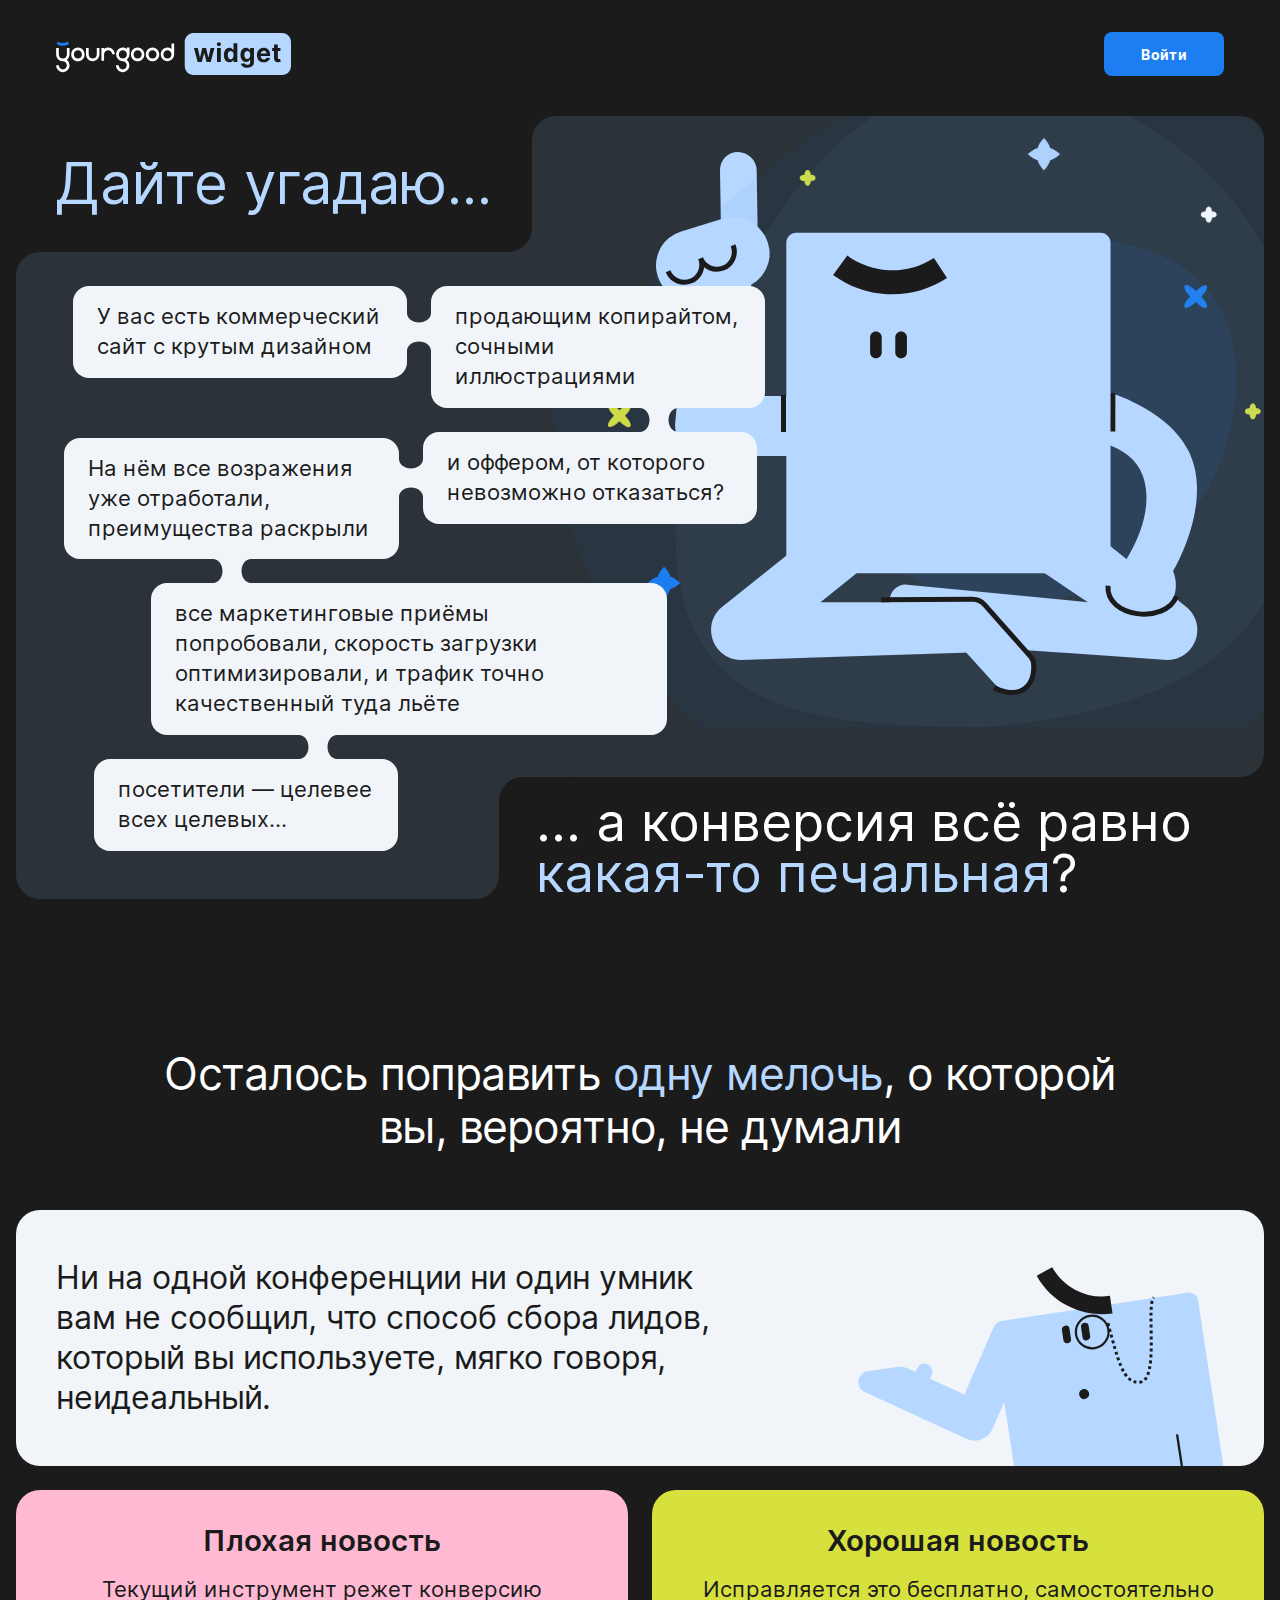
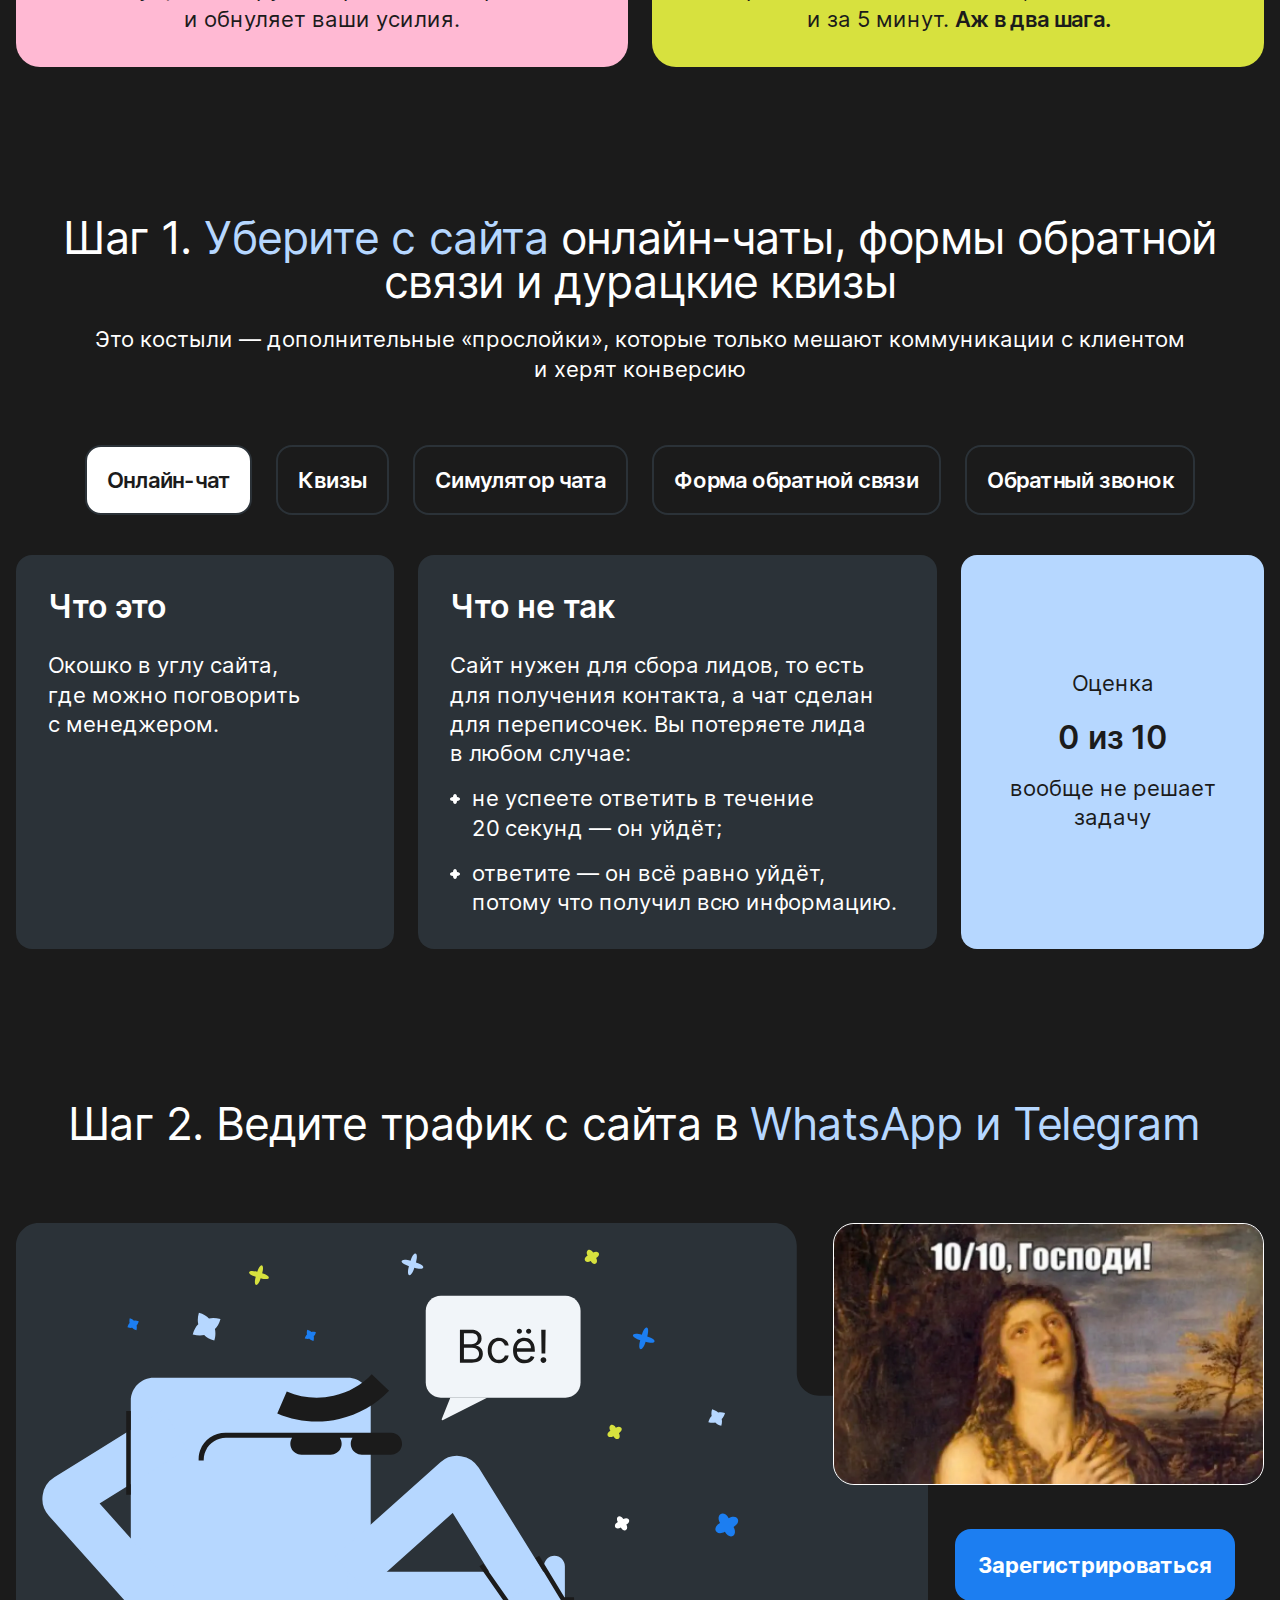
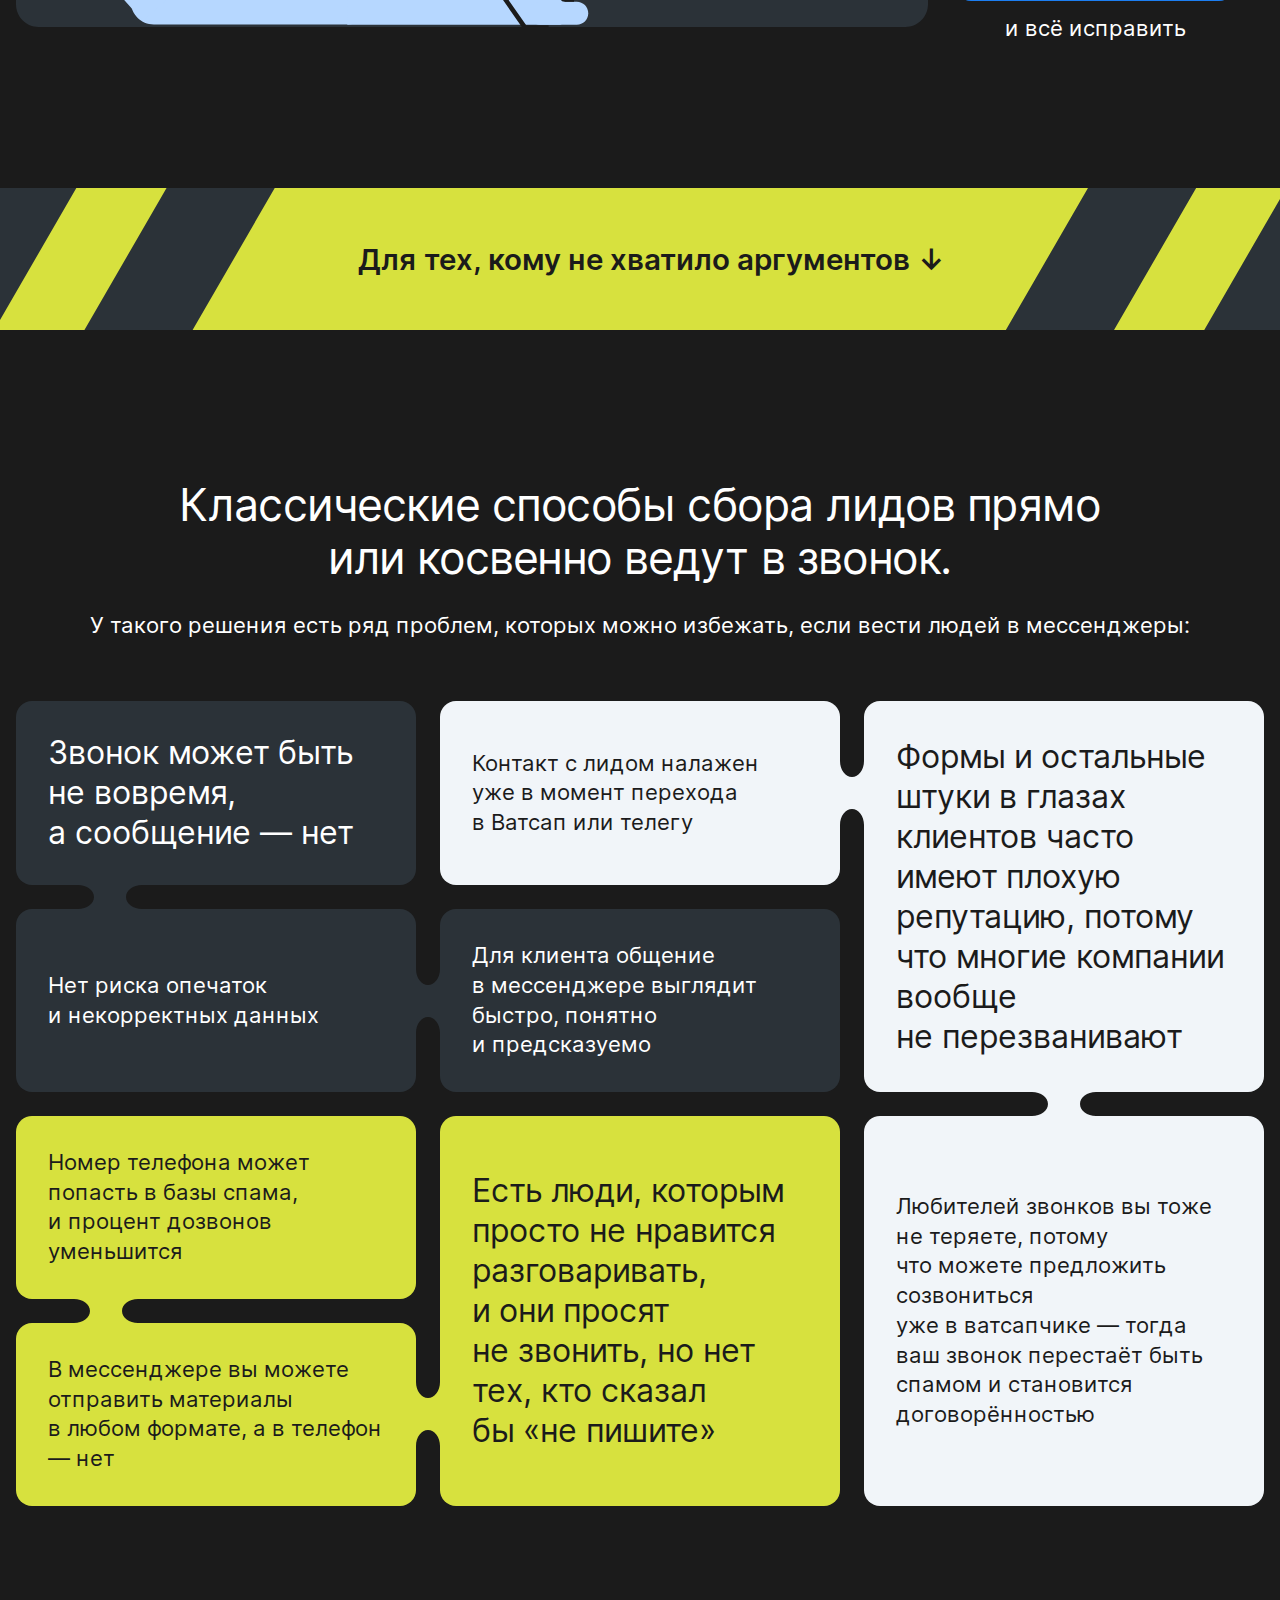
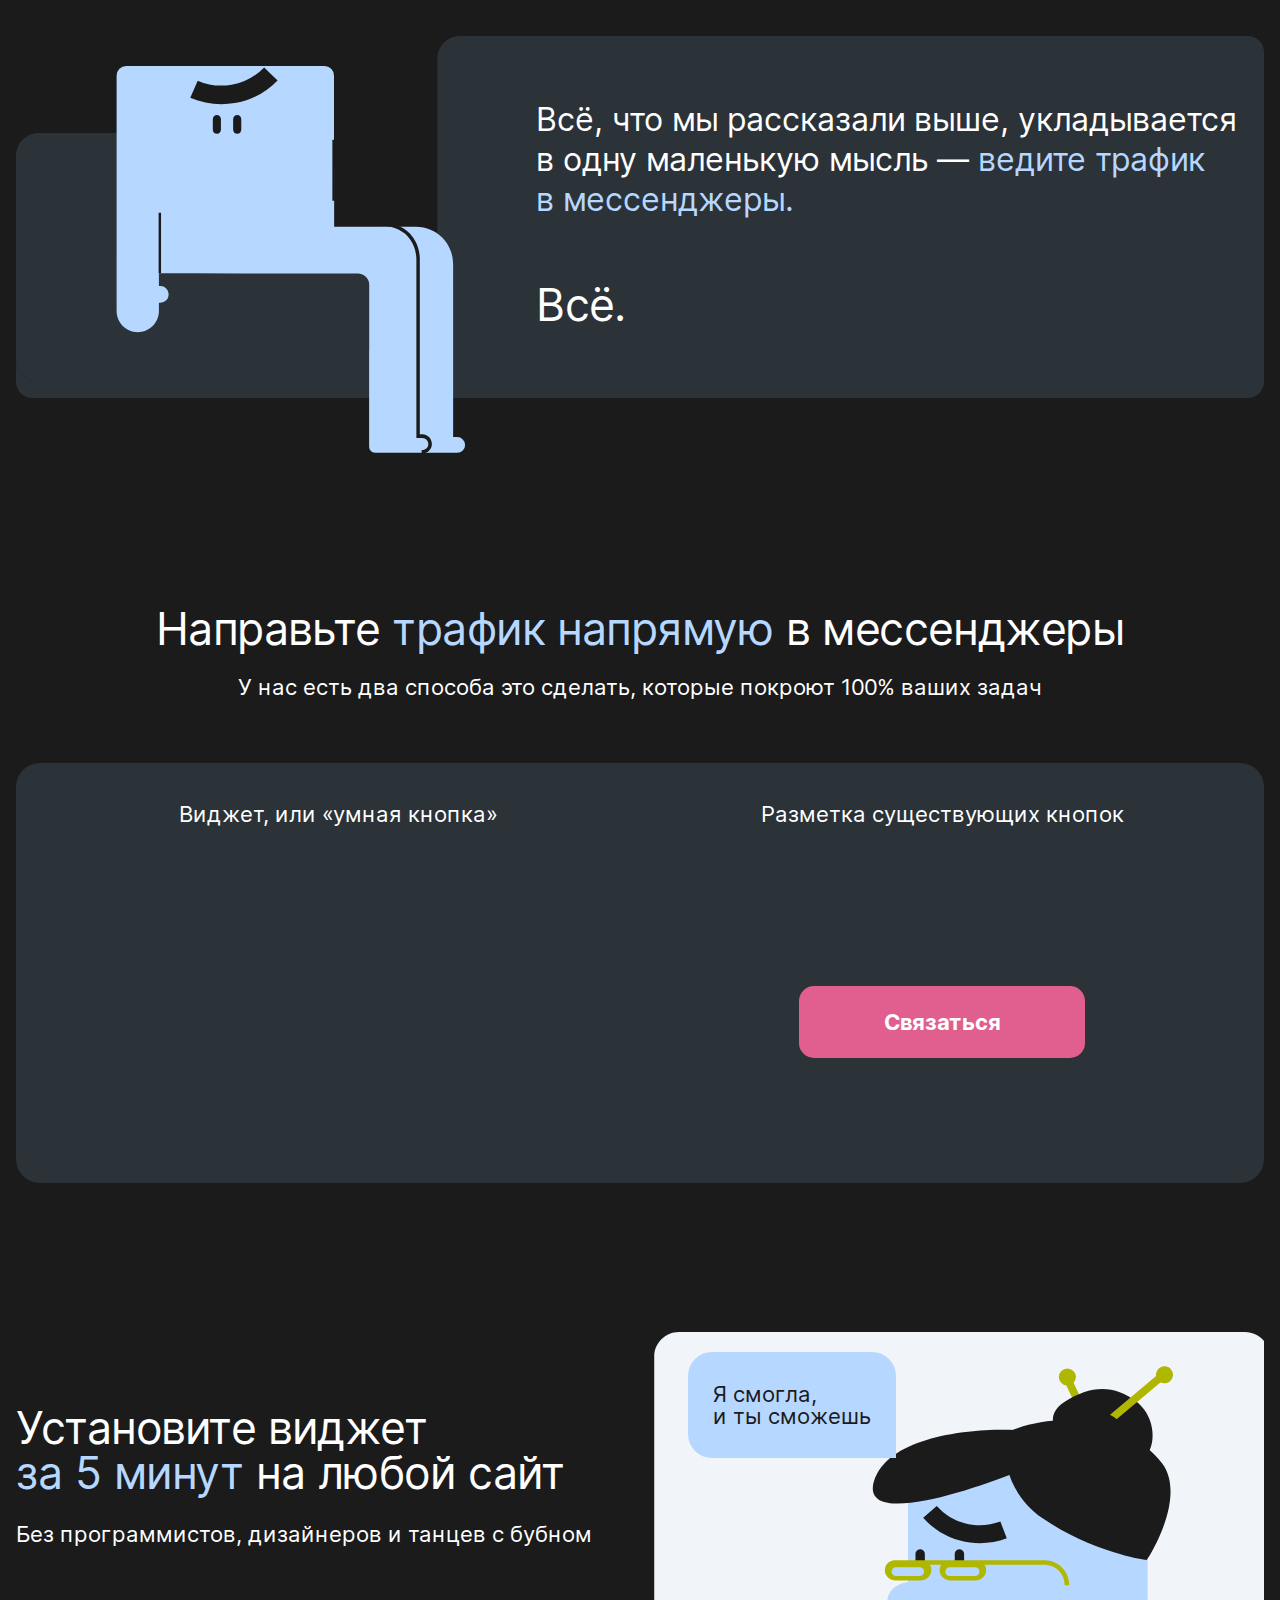
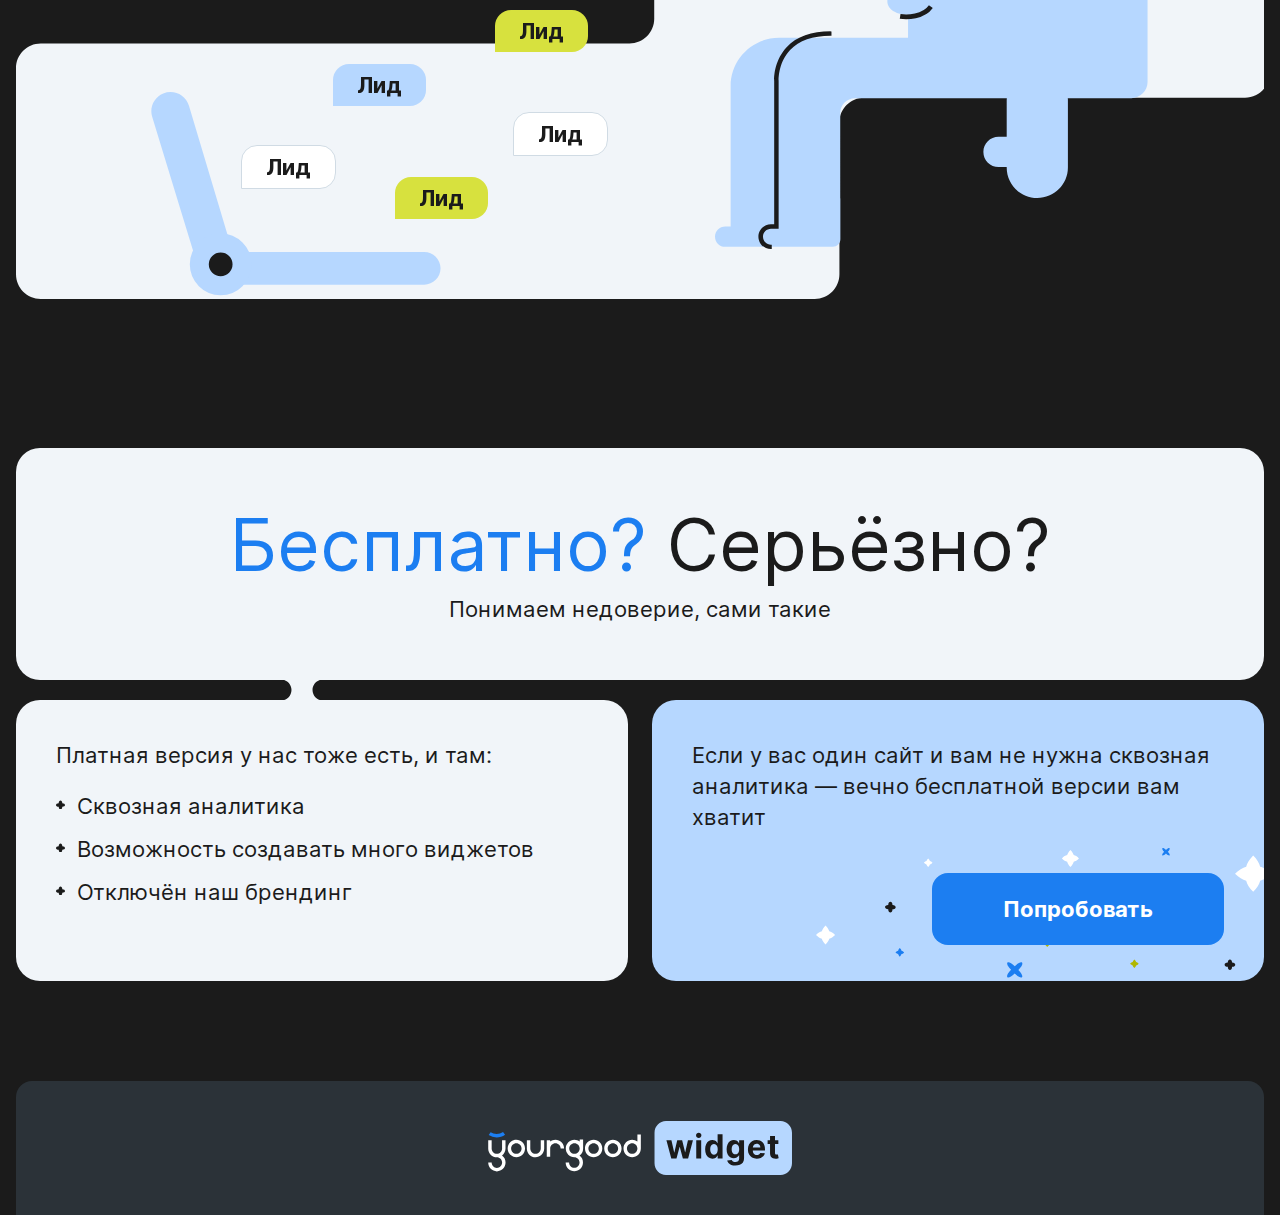
==== commit 4e2590a7: "axlma" ====
--- a/confucius.html
+++ b/confucius.html
@@ -6,7 +6,7 @@
 	<title>Конфуций</title>
 	<meta charset="UTF-8" />
 	<meta name="format-detection" content="telephone=no" />
-	<link rel="stylesheet" href="css/style.min.css?_v=20240820213436" />
+	<link rel="stylesheet" href="css/style.min.css?_v=20240828230104" />
 	<link rel="shortcut icon" href="favicon.ico" />
 	<meta name="viewport" content="width=device-width, initial-scale=1.0" />
 	<meta name="description" content="Our awesome brand new website" />
@@ -400,7 +400,7 @@
 
 	</div>
 	<!-- prettier-ignore -->
-	<script src="js/app.min.js?_v=20240820213436"></script>
+	<script src="js/app.min.js?_v=20240828230104"></script>
 </body>
 
 </html>